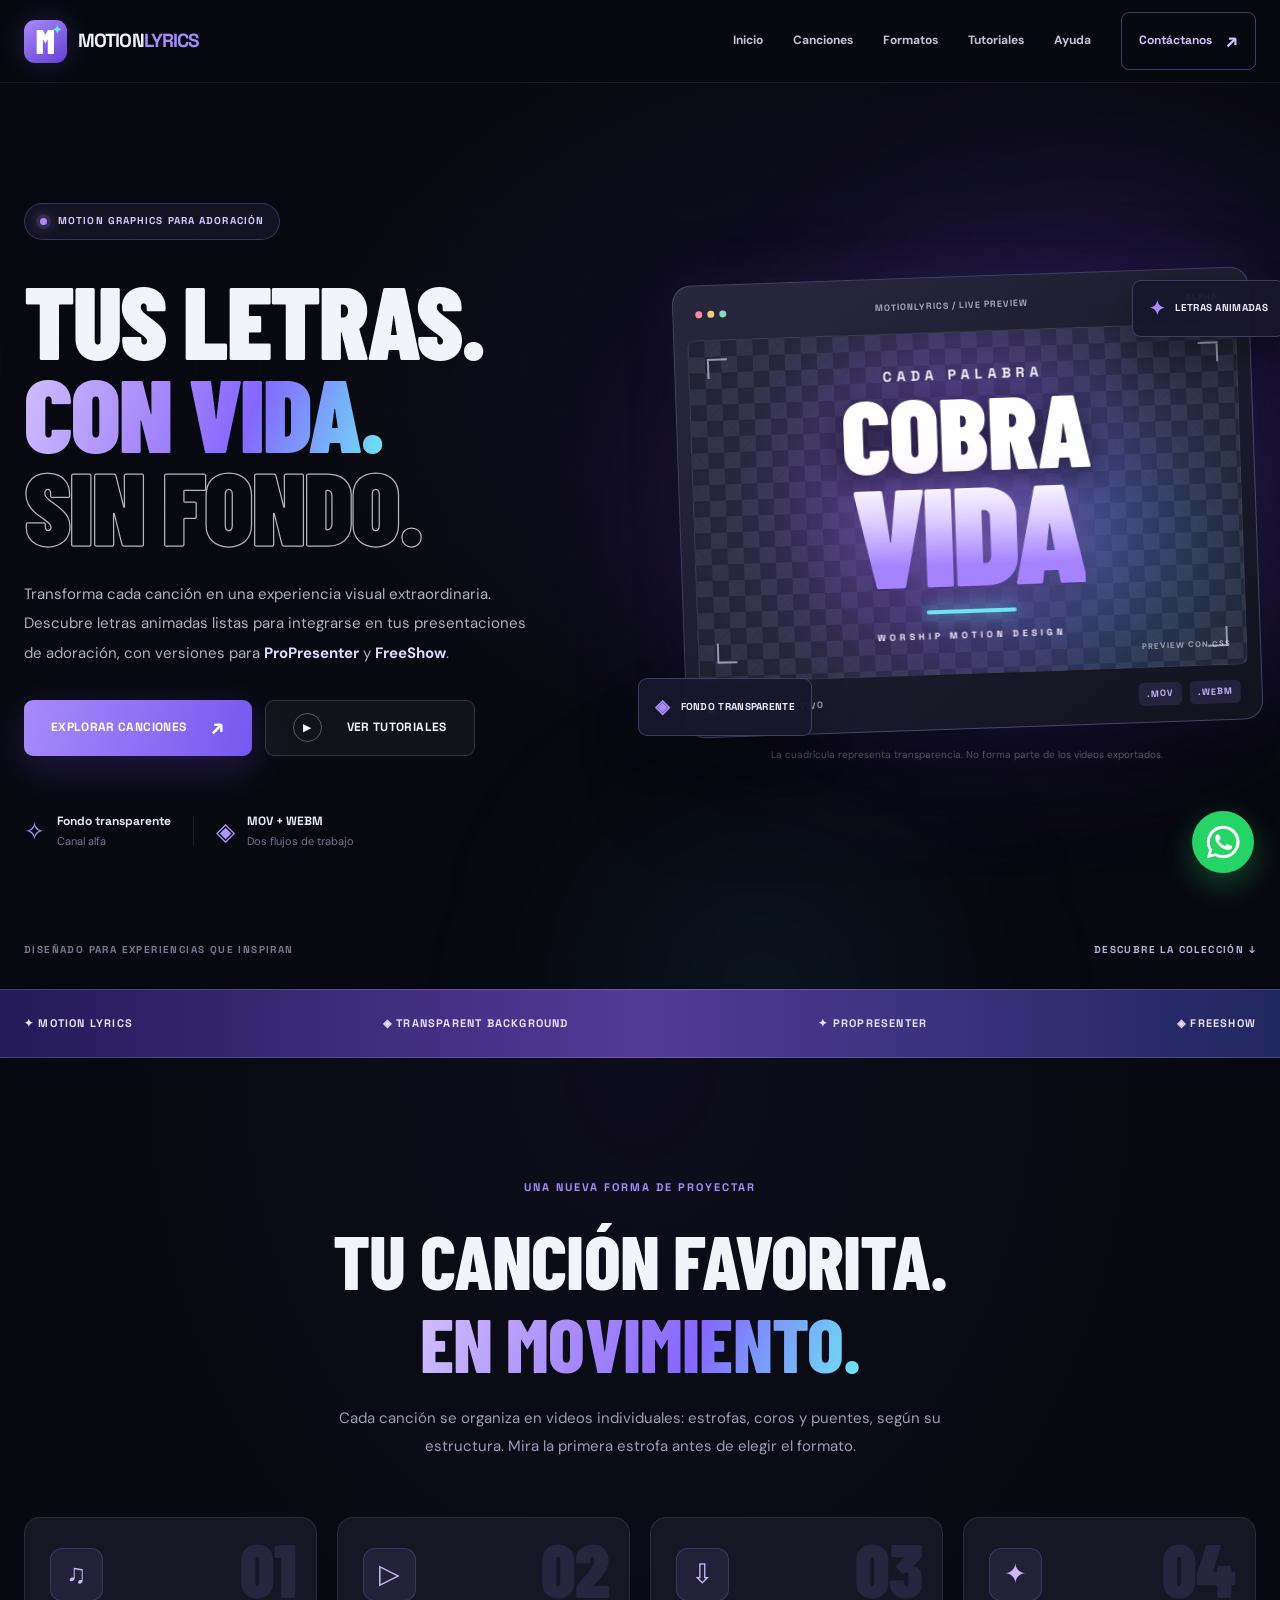
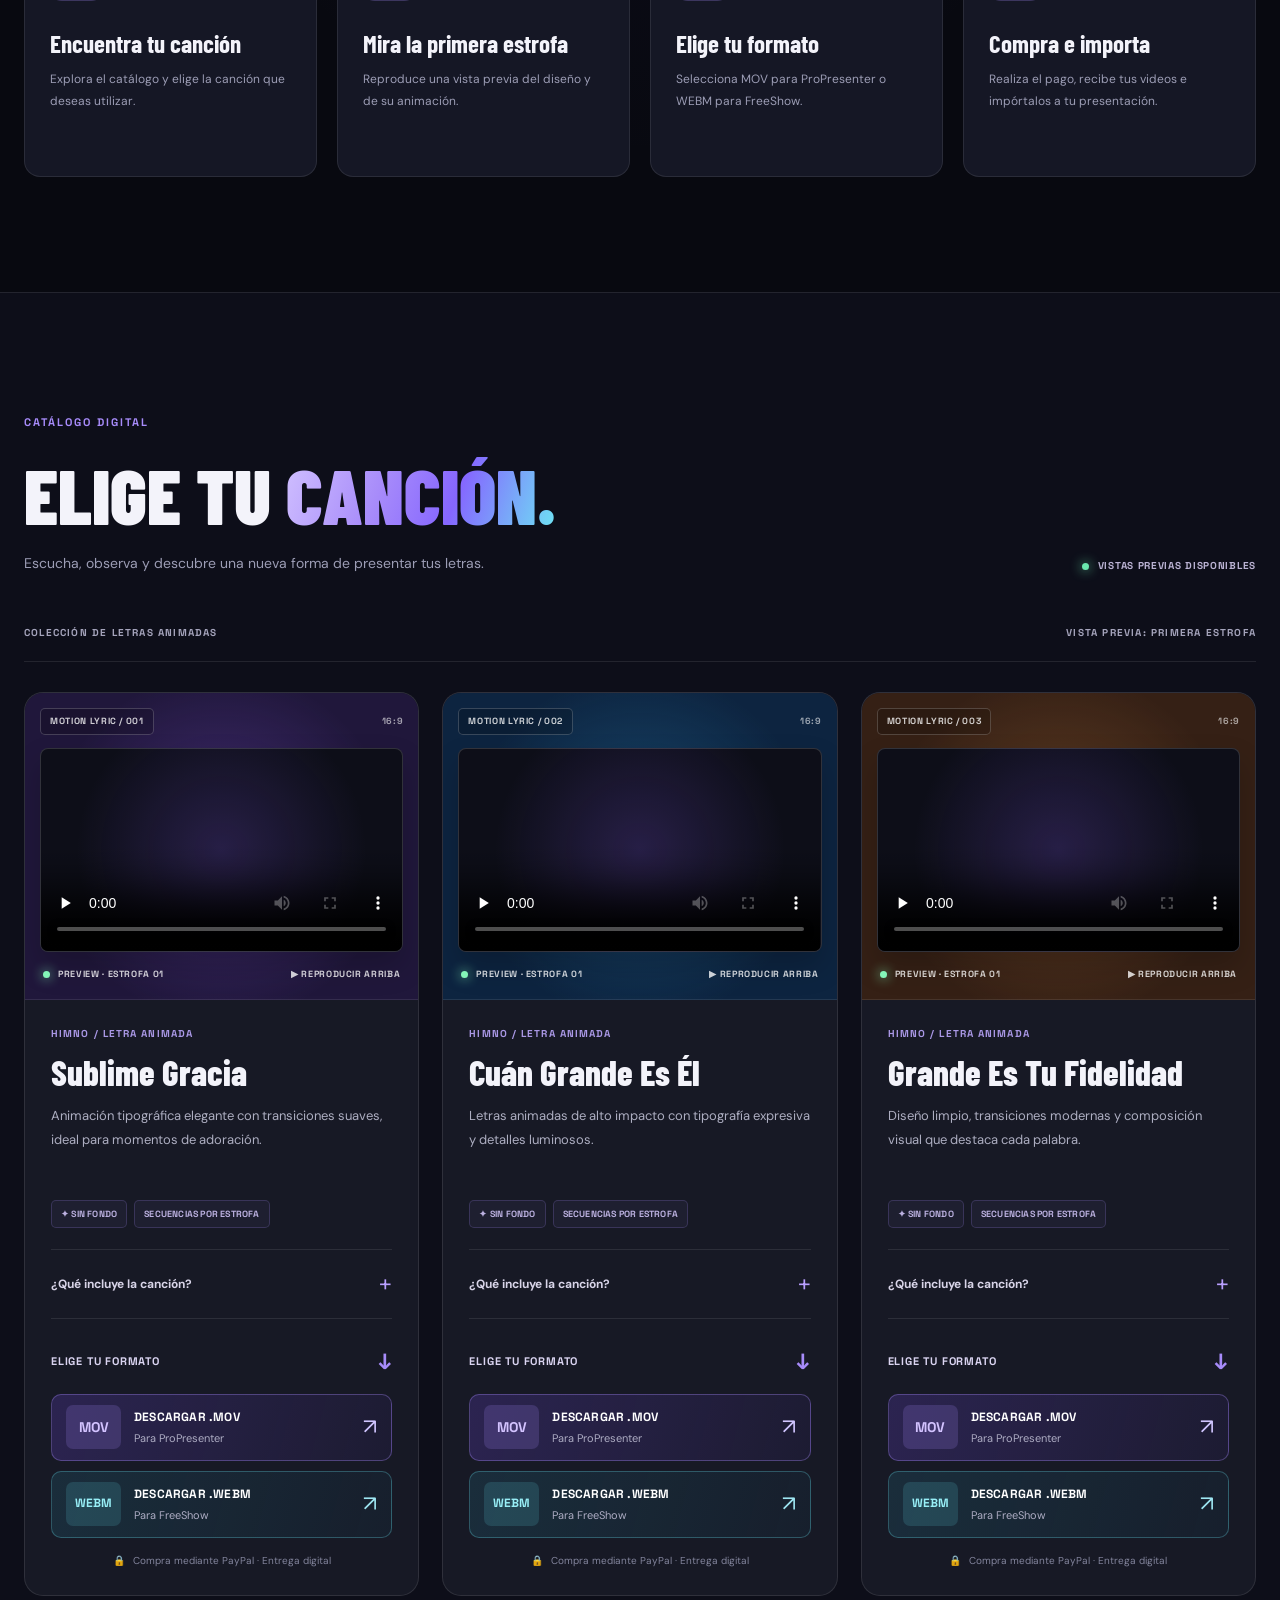
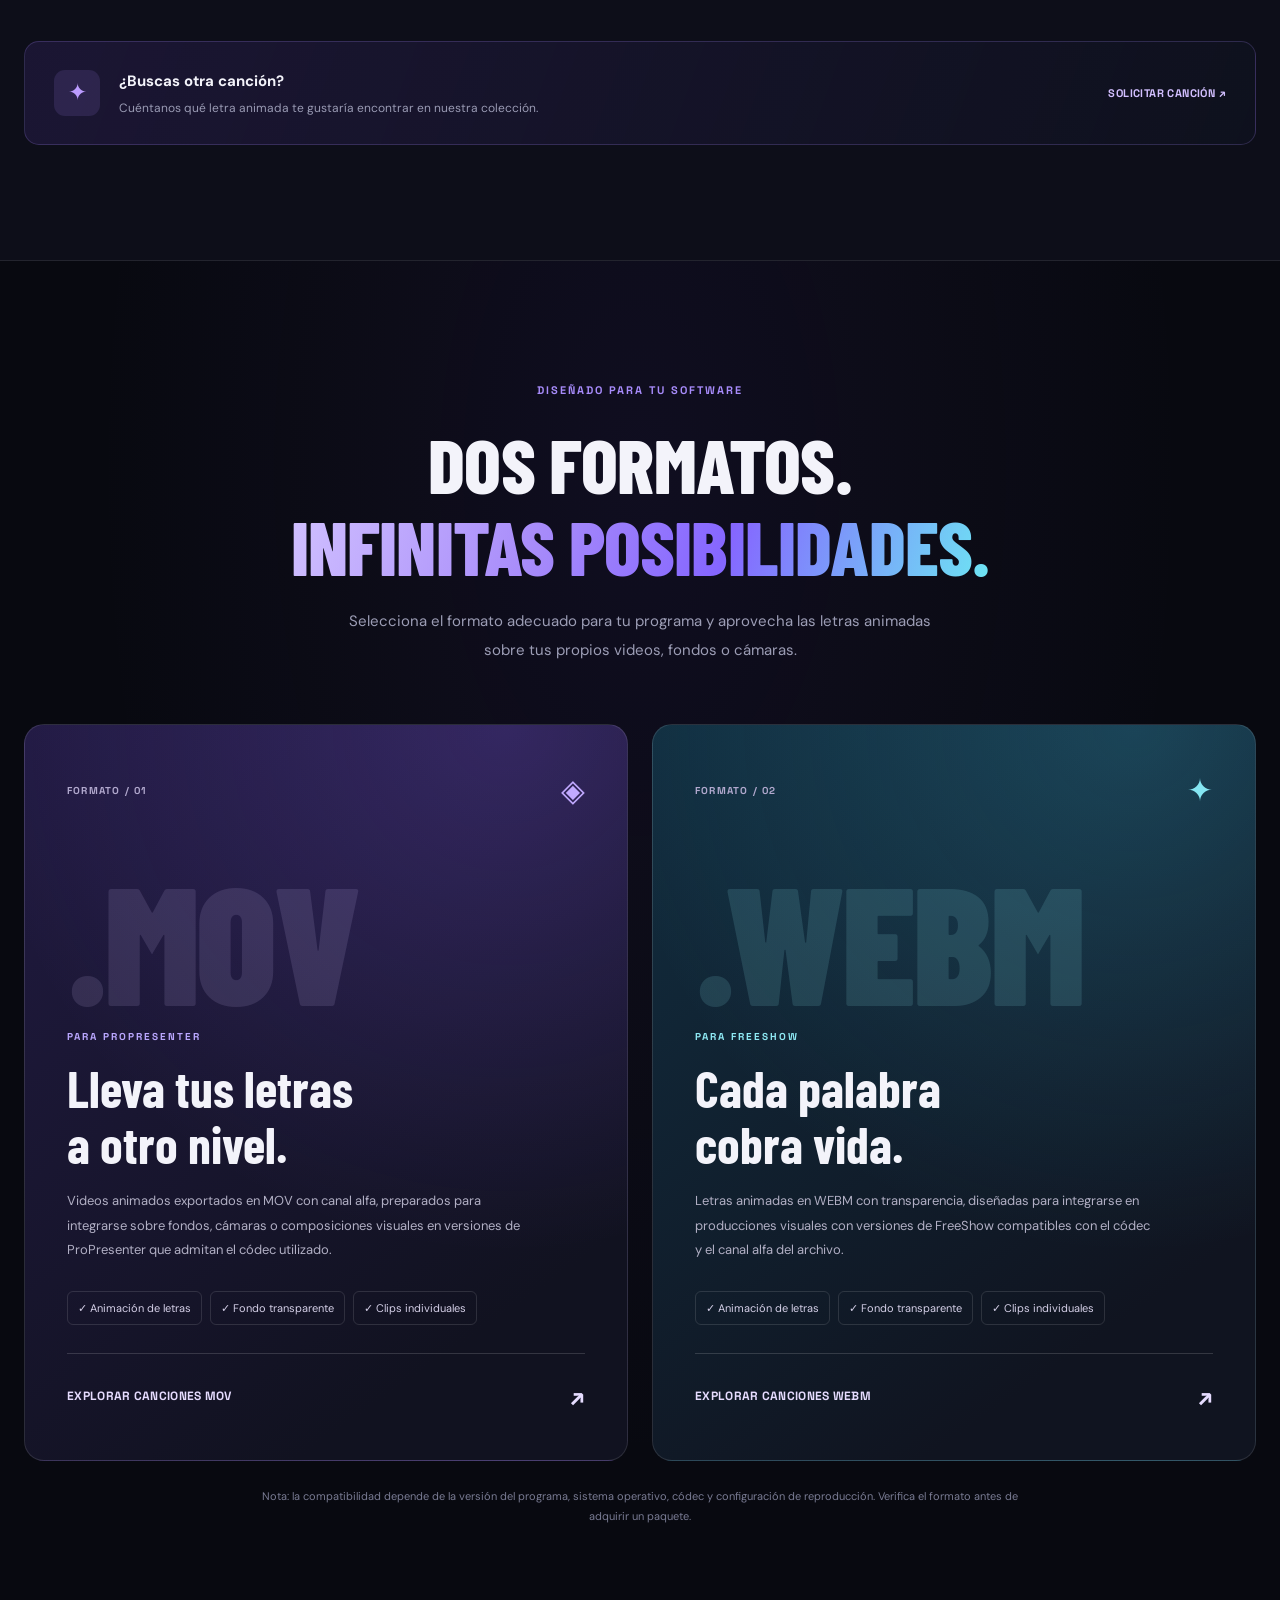
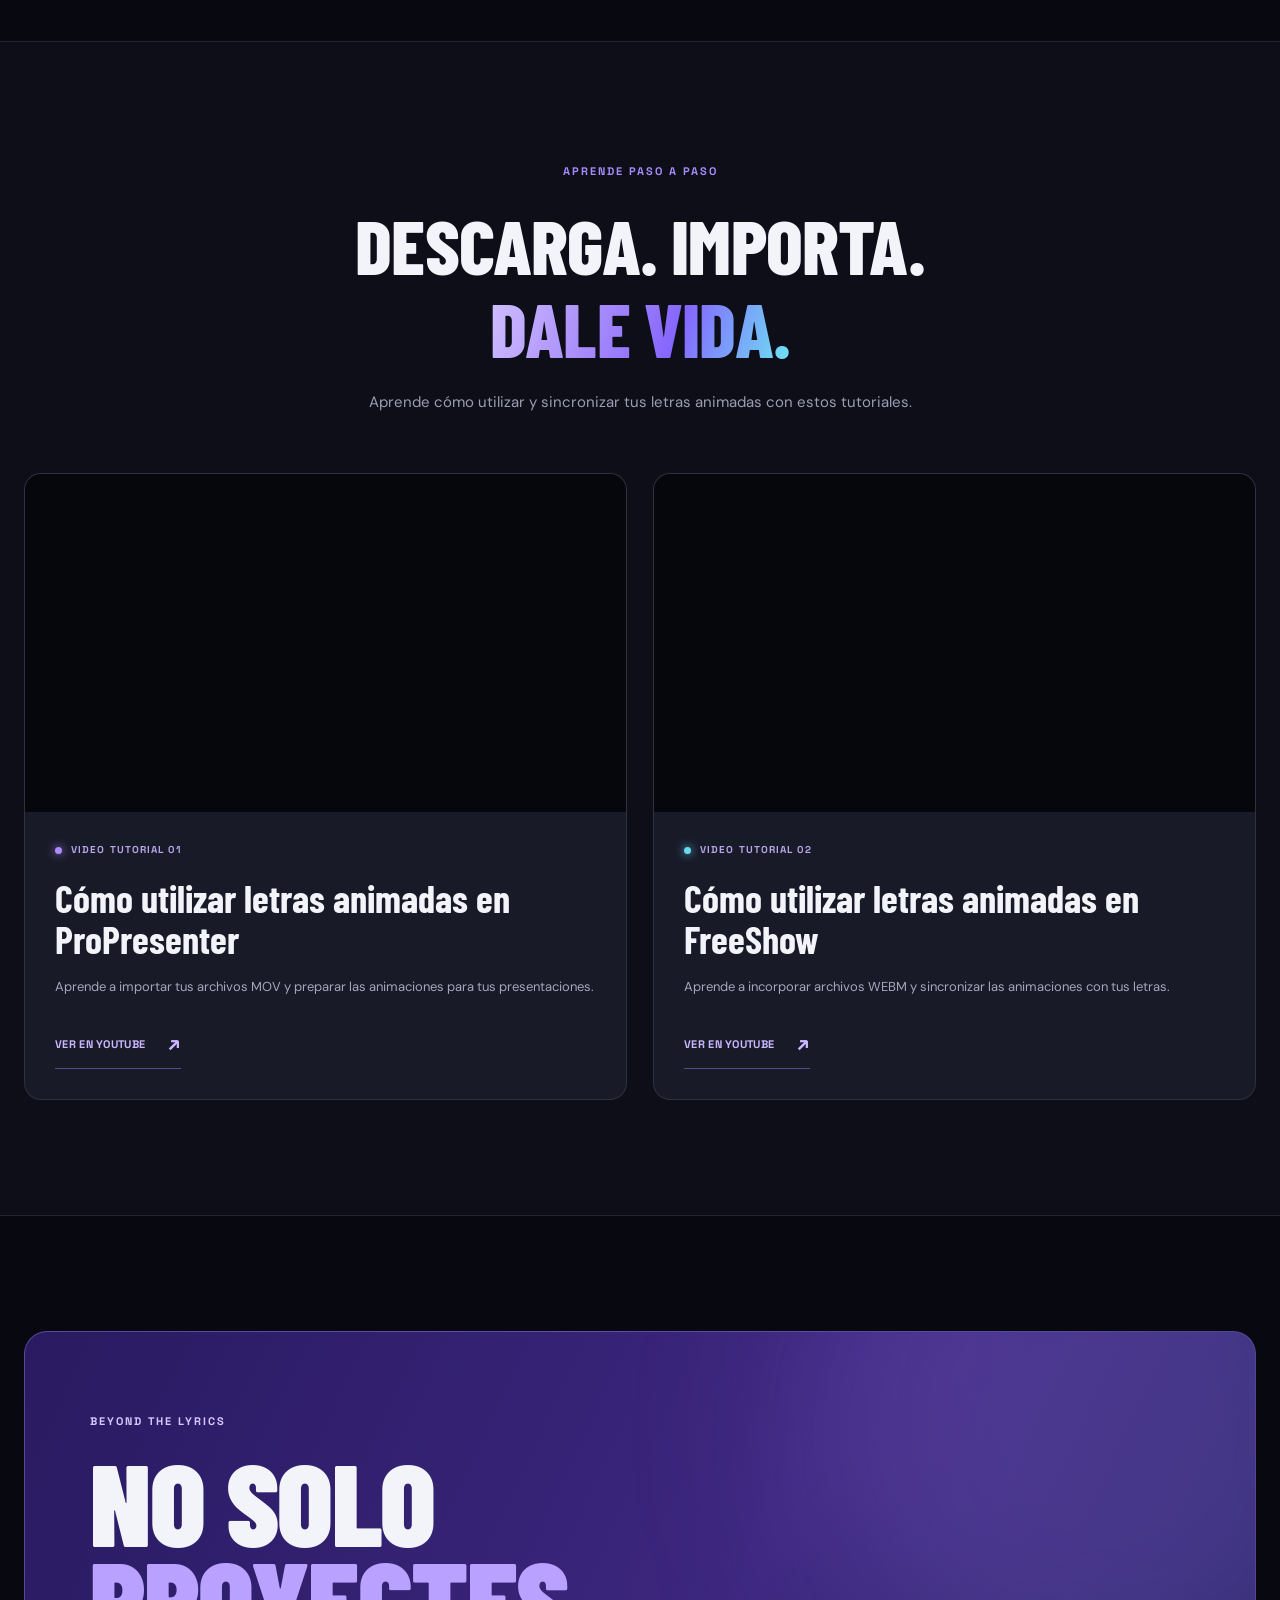
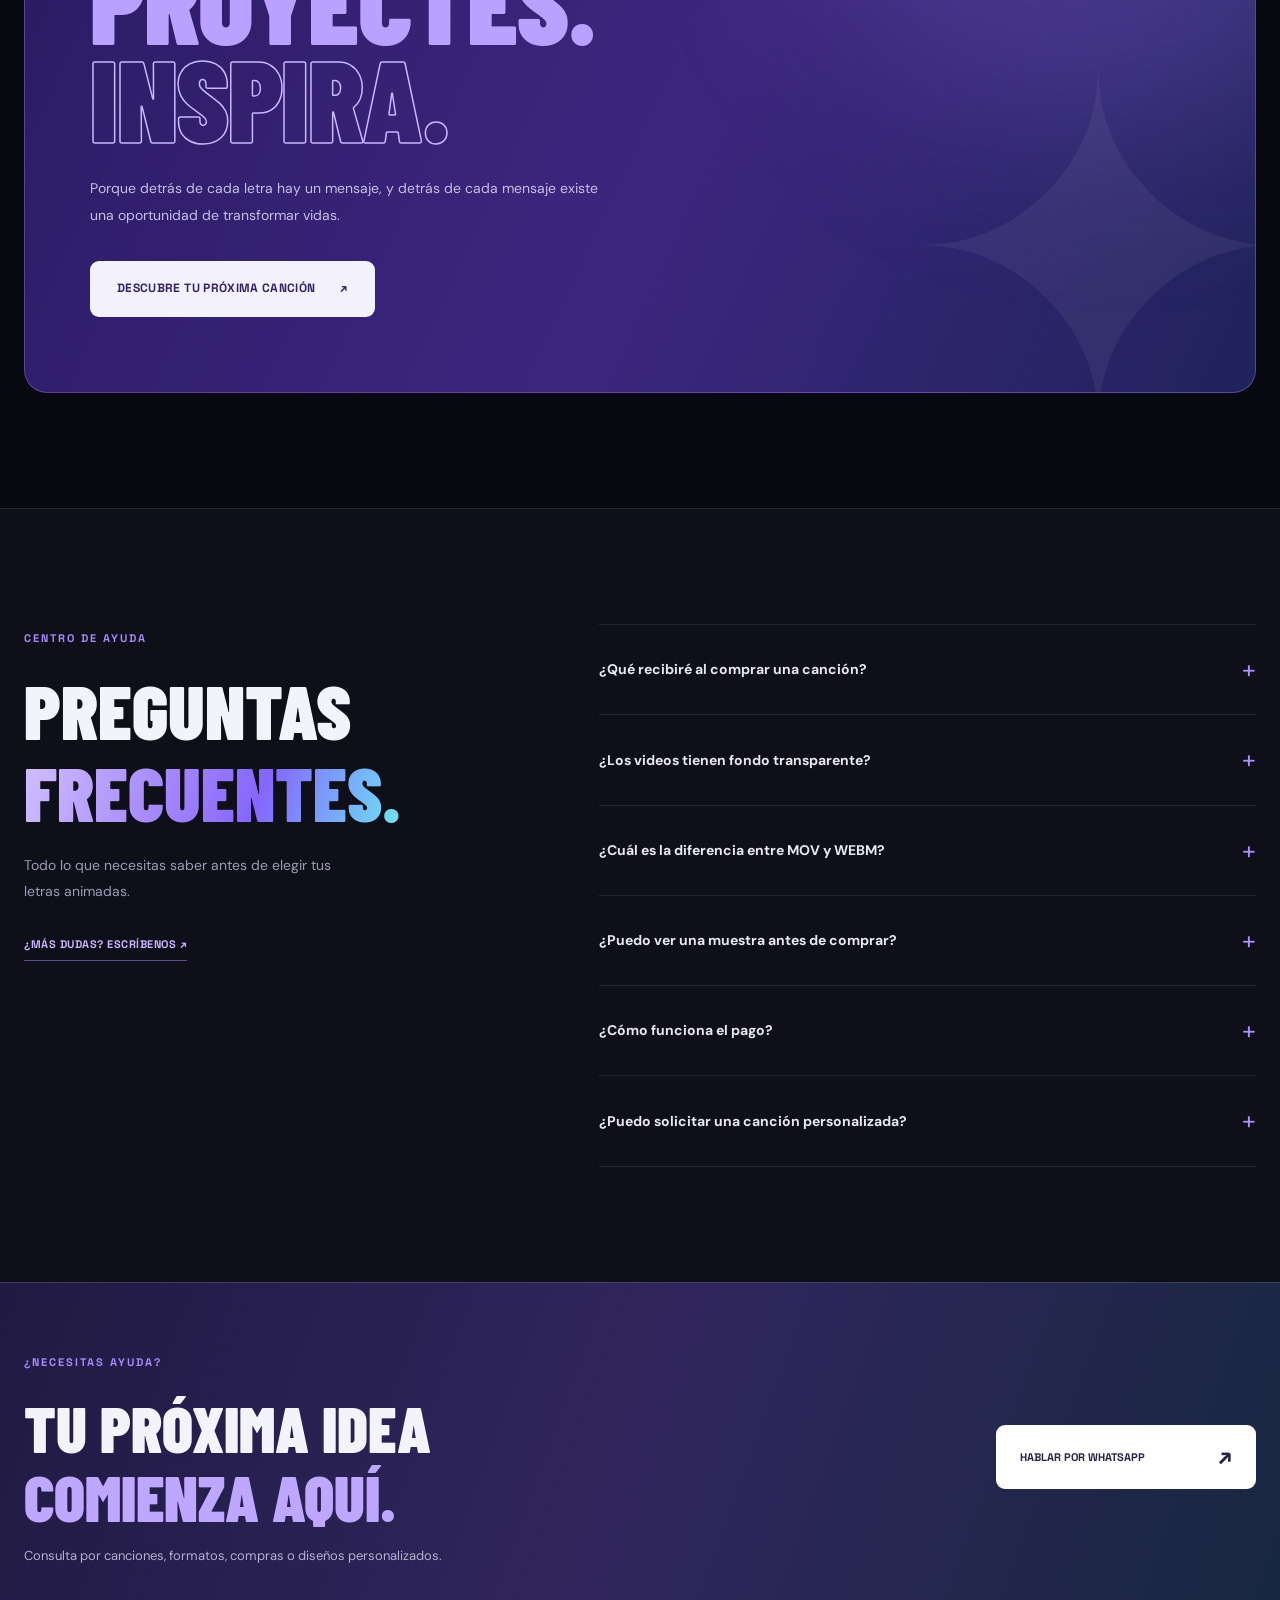
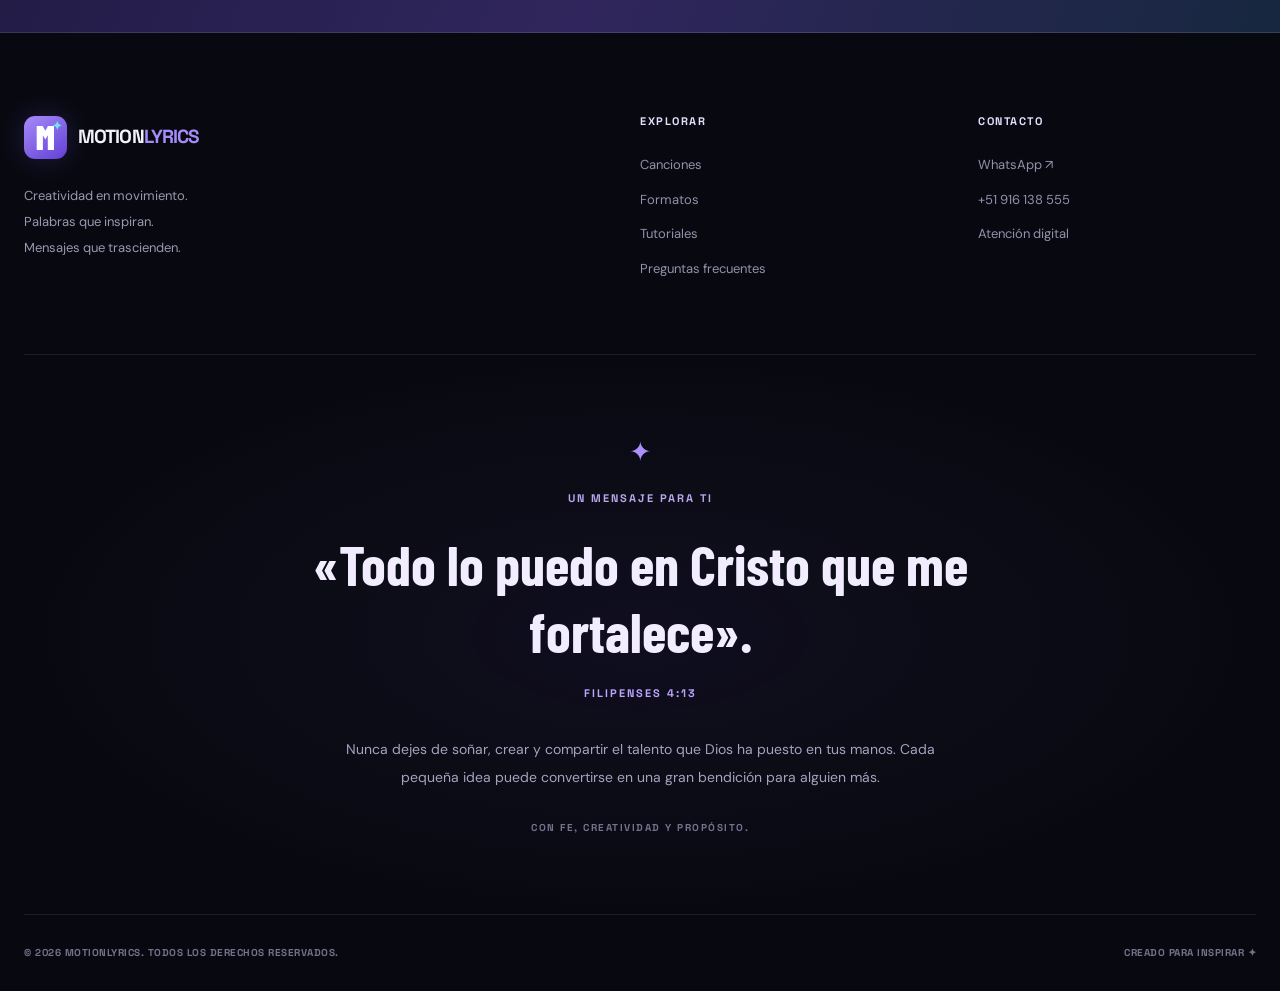
==== index.html @ ee9b8645 "Add files via upload" ====
<!DOCTYPE html>
<html lang="es">
<head>
  <meta charset="UTF-8">
  <meta name="viewport" content="width=device-width, initial-scale=1.0">
  <meta name="theme-color" content="#080910">

  <title>MOTIONLYRICS | Letras Animadas para ProPresenter y FreeShow</title>

  <meta name="description" content="Descarga letras animadas con fondo transparente en MOV para ProPresenter y WEBM para FreeShow. Mira una vista previa de cada canción y descubre recursos profesionales para tu iglesia.">

  <link rel="preconnect" href="https://fonts.googleapis.com">
  <link rel="preconnect" href="https://fonts.gstatic.com" crossorigin>

  <link href="https://fonts.googleapis.com/css2?family=Barlow+Condensed:wght@500;600;700;800;900&family=DM+Sans:wght@400;500;600;700;800&family=Space+Grotesk:wght@400;500;600;700&display=swap" rel="stylesheet">

  <link rel="stylesheet" href="style.css">
</head>

<body>

  <!--
  =====================================================
  MOTIONLYRICS - GUÍA PARA EDITAR
  =====================================================

  1. Coloca index.html y style.css en la misma carpeta.

  2. Crea una carpeta llamada "media" para las vistas
     previas de las canciones.

  3. Exporta la PRIMERA ESTROFA de cada canción como
     MP4 compatible con navegadores, idealmente
     con marca de agua, para mostrarla públicamente.

  4. Los videos completos MOV y WEBM no deben estar
     enlazados directamente en esta página pública.

  5. Reemplaza los enlaces de ejemplo de PayPal en los
     botones de descarga por tus propios enlaces.

  6. IMPORTANTE SOBRE LOS PAGOS:
     HTML y CSS por sí solos no pueden verificar pagos
     ni proteger o desbloquear descargas.

     Para vender:
     - Configura enlaces de pago de PayPal.
     - Coordina el envío de archivos después del pago,
       o utiliza una plataforma de entrega digital
       que verifique las compras.

     No coloques archivos completos detrás de un
     simple botón HTML esperando que estén protegidos.

  7. Las canciones y productos de este diseño son
     EJEMPLOS. Sustituye el catálogo por tus archivos
     y asegúrate de contar con derechos de distribución.

  =====================================================
  -->


  <!-- ============================================
       BARRA DE NAVEGACIÓN
  ============================================= -->

  <header class="header">

    <nav class="navbar container" aria-label="Menú principal">

      <a href="#inicio" class="logo" aria-label="MOTIONLYRICS, ir al inicio">
        <span class="logo-symbol">M<span>✦</span></span>
        <span class="logo-text">MOTION<span>LYRICS</span></span>
      </a>

      <!-- Menú responsive sin JavaScript -->
      <input
        type="checkbox"
        class="nav-check"
        id="nav-check"
        aria-label="Mostrar menú"
      >

      <label for="nav-check" class="nav-hamburger">
        <span></span>
        <span></span>
        <span></span>
      </label>

      <div class="nav-links">
        <a href="#inicio">Inicio</a>
        <a href="#catalogo">Canciones</a>
        <a href="#formatos">Formatos</a>
        <a href="#tutoriales">Tutoriales</a>
        <a href="#preguntas">Ayuda</a>

        <a
          href="https://wa.me/51916138555?text=Hola%2C%20quiero%20informaci%C3%B3n%20sobre%20MOTIONLYRICS"
          target="_blank"
          rel="noopener noreferrer"
          class="nav-contact"
        >
          Contáctanos <span>↗</span>
        </a>
      </div>

    </nav>

  </header>


  <main>

    <!-- ============================================
         HERO PRINCIPAL
    ============================================= -->

    <section class="hero" id="inicio">

      <div class="hero-mesh"></div>
      <div class="hero-orb hero-orb-one"></div>
      <div class="hero-orb hero-orb-two"></div>

      <div class="container hero-grid">

        <div class="hero-copy">

          <div class="eyebrow">
            <span class="eyebrow-dot"></span>
            MOTION GRAPHICS PARA ADORACIÓN
          </div>

          <h1>
            TUS LETRAS.<br>
            <span class="hero-gradient">CON VIDA.</span><br>
            <span class="hero-stroke">SIN FONDO.</span>
          </h1>

          <p class="hero-description">
            Transforma cada canción en una experiencia visual
            extraordinaria. Descubre letras animadas listas
            para integrarse en tus presentaciones de adoración,
            con versiones para
            <strong>ProPresenter</strong> y <strong>FreeShow</strong>.
          </p>

          <div class="hero-actions">

            <a href="#catalogo" class="button button-primary">
              EXPLORAR CANCIONES
              <span class="button-arrow">↗</span>
            </a>

            <a href="#tutoriales" class="button button-secondary">
              <span class="play-icon">▶</span>
              VER TUTORIALES
            </a>

          </div>

          <div class="hero-meta">

            <div class="hero-meta-item">
              <span class="meta-symbol">✧</span>
              <div>
                <strong>Fondo transparente</strong>
                <small>Canal alfa</small>
              </div>
            </div>

            <span class="meta-divider"></span>

            <div class="hero-meta-item">
              <span class="meta-symbol">◈</span>
              <div>
                <strong>MOV + WEBM</strong>
                <small>Dos flujos de trabajo</small>
              </div>
            </div>

          </div>

        </div>


        <!-- =======================================
             DEMOSTRACIÓN CSS SIN JAVASCRIPT
             Las letras se animan con CSS puro.
             El tablero representa transparencia.
        ======================================== -->

        <div class="hero-demo">

          <div class="hero-demo-halo"></div>

          <div class="demo-panel">

            <div class="demo-toolbar">

              <div class="toolbar-dots">
                <i></i><i></i><i></i>
              </div>

              <span>MOTIONLYRICS / LIVE PREVIEW</span>

              <span class="toolbar-badge">ALPHA</span>

            </div>

            <div class="demo-canvas">

              <div class="demo-light"></div>
              <div class="demo-light demo-light-two"></div>

              <span class="canvas-corner corner-tl"></span>
              <span class="canvas-corner corner-tr"></span>
              <span class="canvas-corner corner-bl"></span>
              <span class="canvas-corner corner-br"></span>

              <div class="animated-lyrics">

                <span class="lyric-overline">
                  CADA PALABRA
                </span>

                <span class="lyric-main">
                  COBRA
                </span>

                <span class="lyric-impact">
                  VIDA
                </span>

                <span class="lyric-lightbar"></span>

                <span class="lyric-sub">
                  WORSHIP MOTION DESIGN
                </span>

              </div>

              <span class="canvas-watermark">
                PREVIEW CON CSS
              </span>

            </div>

            <div class="demo-toolbar demo-toolbar-bottom">

              <span>
                <span class="status-led"></span>
                ANIMACIÓN EN VIVO
              </span>

              <span class="file-tags">
                <b>.MOV</b>
                <b>.WEBM</b>
              </span>

            </div>

          </div>

          <div class="float-chip chip-one">
            <span>✦</span>
            LETRAS ANIMADAS
          </div>

          <div class="float-chip chip-two">
            <span>◈</span>
            FONDO TRANSPARENTE
          </div>

          <p class="hero-demo-note">
            La cuadrícula representa transparencia.
            No forma parte de los videos exportados.
          </p>

        </div>

      </div>

      <div class="container hero-bottom">
        <span>DISEÑADO PARA EXPERIENCIAS QUE INSPIRAN</span>
        <a href="#catalogo">DESCUBRE LA COLECCIÓN ↓</a>
      </div>

    </section>


    <!-- ============================================
         FRANJA
    ============================================= -->

    <div class="marquee-strip">
      <div class="container marquee-content">

        <span>✦ MOTION LYRICS</span>
        <span>◈ TRANSPARENT BACKGROUND</span>
        <span>✦ PROPRESENTER</span>
        <span>◈ FREESHOW</span>

      </div>
    </div>


    <!-- ============================================
         CÓMO FUNCIONA LA COMPRA
    ============================================= -->

    <section class="intro-section section">

      <div class="container">

        <div class="section-heading center">

          <span class="section-tag">UNA NUEVA FORMA DE PROYECTAR</span>

          <h2>
            TU CANCIÓN FAVORITA.<br>
            <span class="gradient-text">EN MOVIMIENTO.</span>
          </h2>

          <p>
            Cada canción se organiza en videos individuales:
            estrofas, coros y puentes, según su estructura.
            Mira la primera estrofa antes de elegir el formato.
          </p>

        </div>

        <div class="workflow-grid">

          <div class="workflow-card">
            <span class="workflow-number">01</span>
            <div class="workflow-icon">♫</div>
            <h3>Encuentra tu canción</h3>
            <p>
              Explora el catálogo y elige la canción
              que deseas utilizar.
            </p>
          </div>

          <div class="workflow-card">
            <span class="workflow-number">02</span>
            <div class="workflow-icon">▷</div>
            <h3>Mira la primera estrofa</h3>
            <p>
              Reproduce una vista previa del diseño
              y de su animación.
            </p>
          </div>

          <div class="workflow-card">
            <span class="workflow-number">03</span>
            <div class="workflow-icon">⇩</div>
            <h3>Elige tu formato</h3>
            <p>
              Selecciona MOV para ProPresenter
              o WEBM para FreeShow.
            </p>
          </div>

          <div class="workflow-card">
            <span class="workflow-number">04</span>
            <div class="workflow-icon">✦</div>
            <h3>Compra e importa</h3>
            <p>
              Realiza el pago, recibe tus videos
              e impórtalos a tu presentación.
            </p>
          </div>

        </div>

      </div>

    </section>


    <!-- ============================================
         CATÁLOGO DE CANCIONES

         IMPORTANTE:
         Son productos de EJEMPLO.

         Para añadir canciones:
         - Duplica un bloque article.product-card.
         - Cambia el título, autor y descripción.
         - Cambia los archivos de vista previa.
         - Cambia los enlaces de PayPal.

         Para los archivos de vista previa:
         media/preview-sublime.mp4
         media/preview-cuan-grande.mp4
         media/preview-fidelidad.mp4

         Recomendación:
         Utiliza un MP4 de muestra con marca de agua.
         No publiques tus archivos MOV/WEBM completos.
    ============================================= -->

    <section class="catalog-section section" id="catalogo">

      <div class="container">

        <div class="catalog-header">

          <div>
            <span class="section-tag">CATÁLOGO DIGITAL</span>

            <h2>
              ELIGE TU <span class="gradient-text">CANCIÓN.</span>
            </h2>

            <p>
              Escucha, observa y descubre una nueva
              forma de presentar tus letras.
            </p>
          </div>

          <div class="catalog-aside">
            <span class="catalog-aside-dot"></span>
            VISTAS PREVIAS DISPONIBLES
          </div>

        </div>


        <div class="catalog-label-row">
          <span>COLECCIÓN DE LETRAS ANIMADAS</span>
          <span>VISTA PREVIA: PRIMERA ESTROFA</span>
        </div>


        <div class="products-grid">


          <!-- =======================================
               CANCIÓN 01 - EJEMPLO
          ======================================== -->

          <article class="product-card">

            <div class="product-preview product-preview-purple">

              <div class="preview-topline">
                <span class="product-tag">MOTION LYRIC / 001</span>
                <span class="preview-resolution">16:9</span>
              </div>

              <!--
              CAMBIA EL ARCHIVO POR TU VISTA PREVIA.
              Puedes crear un MP4 que contenga solamente
              la primera estrofa y una marca de agua.
              -->

              <video
                class="preview-video"
                controls
                controlsList="nodownload"
                preload="none"
                playsinline
                poster="media/portada-sublime.jpg"
                aria-label="Vista previa de la primera estrofa de Sublime Gracia"
              >
                <source
                  src="media/preview-sublime.mp4"
                  type="video/mp4"
                >
                Tu navegador no admite este video.
              </video>

              <div class="preview-footer">
                <span class="preview-play-label">
                  <span class="preview-pulse"></span>
                  PREVIEW · ESTROFA 01
                </span>
                <span>▶ REPRODUCIR ARRIBA</span>
              </div>

            </div>


            <div class="product-content">

              <span class="product-category">HIMNO / LETRA ANIMADA</span>

              <h3>Sublime Gracia</h3>

              <p class="product-description">
                Animación tipográfica elegante con transiciones
                suaves, ideal para momentos de adoración.
              </p>

              <div class="product-file-tags">
                <span>✦ SIN FONDO</span>
                <span>SECUENCIAS POR ESTROFA</span>
              </div>


              <details class="product-details">
                <summary>
                  ¿Qué incluye la canción?
                  <span class="detail-plus">+</span>
                </summary>

                <div class="details-content">
                  <p>
                    El paquete de ejemplo contempla clips
                    separados de las estrofas y otras partes
                    de la canción, según su arreglo.
                    Confirma el contenido final antes de comprar.
                  </p>
                </div>
              </details>


              <div class="product-download-area">

                <div class="download-heading">
                  <span>ELIGE TU FORMATO</span>
                  <span>↓</span>
                </div>

                <!--
                PAYPAL MOV - CANCIÓN 01

                Reemplaza TODO el valor de href por
                tu enlace de pago de PayPal para MOV.
                -->

                <a
                  href="https://www.paypal.com/ncp/payment/PEGA_AQUI_TU_ENLACE_MOV_01"
                  class="download-button download-mov"
                  target="_blank"
                  rel="noopener noreferrer"
                >
                  <span class="download-type">MOV</span>
                  <span class="download-info">
                    <strong>DESCARGAR .MOV</strong>
                    <small>Para ProPresenter</small>
                  </span>
                  <span class="download-arrow">↗</span>
                </a>

                <!--
                PAYPAL WEBM - CANCIÓN 01

                Reemplaza TODO el valor de href por
                tu enlace de pago de PayPal para WEBM.
                -->

                <a
                  href="https://www.paypal.com/ncp/payment/PEGA_AQUI_TU_ENLACE_WEBM_01"
                  class="download-button download-webm"
                  target="_blank"
                  rel="noopener noreferrer"
                >
                  <span class="download-type">WEBM</span>
                  <span class="download-info">
                    <strong>DESCARGAR .WEBM</strong>
                    <small>Para FreeShow</small>
                  </span>
                  <span class="download-arrow">↗</span>
                </a>

                <p class="payment-caption">
                  <span>🔒</span>
                  Compra mediante PayPal · Entrega digital
                </p>

              </div>

            </div>

          </article>



          <!-- =======================================
               CANCIÓN 02 - EJEMPLO
          ======================================== -->

          <article class="product-card">

            <div class="product-preview product-preview-blue">

              <div class="preview-topline">
                <span class="product-tag">MOTION LYRIC / 002</span>
                <span class="preview-resolution">16:9</span>
              </div>

              <video
                class="preview-video"
                controls
                controlsList="nodownload"
                preload="none"
                playsinline
                poster="media/portada-cuan-grande.jpg"
                aria-label="Vista previa de la primera estrofa de Cuán Grande Es Él"
              >
                <source
                  src="media/preview-cuan-grande.mp4"
                  type="video/mp4"
                >
                Tu navegador no admite este video.
              </video>

              <div class="preview-footer">
                <span class="preview-play-label">
                  <span class="preview-pulse"></span>
                  PREVIEW · ESTROFA 01
                </span>
                <span>▶ REPRODUCIR ARRIBA</span>
              </div>

            </div>


            <div class="product-content">

              <span class="product-category">HIMNO / LETRA ANIMADA</span>

              <h3>Cuán Grande Es Él</h3>

              <p class="product-description">
                Letras animadas de alto impacto con
                tipografía expresiva y detalles luminosos.
              </p>

              <div class="product-file-tags">
                <span>✦ SIN FONDO</span>
                <span>SECUENCIAS POR ESTROFA</span>
              </div>

              <details class="product-details">
                <summary>
                  ¿Qué incluye la canción?
                  <span class="detail-plus">+</span>
                </summary>

                <div class="details-content">
                  <p>
                    Clips individuales de las partes incluidas
                    en el arreglo, preparados para su uso en
                    presentaciones compatibles.
                  </p>
                </div>
              </details>

              <div class="product-download-area">

                <div class="download-heading">
                  <span>ELIGE TU FORMATO</span>
                  <span>↓</span>
                </div>

                <!-- PAYPAL MOV - CANCIÓN 02 -->
                <a
                  href="https://www.paypal.com/ncp/payment/PEGA_AQUI_TU_ENLACE_MOV_02"
                  class="download-button download-mov"
                  target="_blank"
                  rel="noopener noreferrer"
                >
                  <span class="download-type">MOV</span>
                  <span class="download-info">
                    <strong>DESCARGAR .MOV</strong>
                    <small>Para ProPresenter</small>
                  </span>
                  <span class="download-arrow">↗</span>
                </a>

                <!-- PAYPAL WEBM - CANCIÓN 02 -->
                <a
                  href="https://www.paypal.com/ncp/payment/PEGA_AQUI_TU_ENLACE_WEBM_02"
                  class="download-button download-webm"
                  target="_blank"
                  rel="noopener noreferrer"
                >
                  <span class="download-type">WEBM</span>
                  <span class="download-info">
                    <strong>DESCARGAR .WEBM</strong>
                    <small>Para FreeShow</small>
                  </span>
                  <span class="download-arrow">↗</span>
                </a>

                <p class="payment-caption">
                  <span>🔒</span>
                  Compra mediante PayPal · Entrega digital
                </p>

              </div>

            </div>

          </article>



          <!-- =======================================
               CANCIÓN 03 - EJEMPLO
          ======================================== -->

          <article class="product-card">

            <div class="product-preview product-preview-gold">

              <div class="preview-topline">
                <span class="product-tag">MOTION LYRIC / 003</span>
                <span class="preview-resolution">16:9</span>
              </div>

              <video
                class="preview-video"
                controls
                controlsList="nodownload"
                preload="none"
                playsinline
                poster="media/portada-fidelidad.jpg"
                aria-label="Vista previa de la primera estrofa de Grande Es Tu Fidelidad"
              >
                <source
                  src="media/preview-fidelidad.mp4"
                  type="video/mp4"
                >
                Tu navegador no admite este video.
              </video>

              <div class="preview-footer">
                <span class="preview-play-label">
                  <span class="preview-pulse"></span>
                  PREVIEW · ESTROFA 01
                </span>
                <span>▶ REPRODUCIR ARRIBA</span>
              </div>

            </div>


            <div class="product-content">

              <span class="product-category">HIMNO / LETRA ANIMADA</span>

              <h3>Grande Es Tu Fidelidad</h3>

              <p class="product-description">
                Diseño limpio, transiciones modernas
                y composición visual que destaca cada palabra.
              </p>

              <div class="product-file-tags">
                <span>✦ SIN FONDO</span>
                <span>SECUENCIAS POR ESTROFA</span>
              </div>

              <details class="product-details">
                <summary>
                  ¿Qué incluye la canción?
                  <span class="detail-plus">+</span>
                </summary>

                <div class="details-content">
                  <p>
                    Videos organizados por estrofas y demás
                    secciones presentes en la versión ofrecida.
                    Verifica el paquete antes de comprar.
                  </p>
                </div>
              </details>

              <div class="product-download-area">

                <div class="download-heading">
                  <span>ELIGE TU FORMATO</span>
                  <span>↓</span>
                </div>

                <!-- PAYPAL MOV - CANCIÓN 03 -->
                <a
                  href="https://www.paypal.com/ncp/payment/PEGA_AQUI_TU_ENLACE_MOV_03"
                  class="download-button download-mov"
                  target="_blank"
                  rel="noopener noreferrer"
                >
                  <span class="download-type">MOV</span>
                  <span class="download-info">
                    <strong>DESCARGAR .MOV</strong>
                    <small>Para ProPresenter</small>
                  </span>
                  <span class="download-arrow">↗</span>
                </a>

                <!-- PAYPAL WEBM - CANCIÓN 03 -->
                <a
                  href="https://www.paypal.com/ncp/payment/PEGA_AQUI_TU_ENLACE_WEBM_03"
                  class="download-button download-webm"
                  target="_blank"
                  rel="noopener noreferrer"
                >
                  <span class="download-type">WEBM</span>
                  <span class="download-info">
                    <strong>DESCARGAR .WEBM</strong>
                    <small>Para FreeShow</small>
                  </span>
                  <span class="download-arrow">↗</span>
                </a>

                <p class="payment-caption">
                  <span>🔒</span>
                  Compra mediante PayPal · Entrega digital
                </p>

              </div>

            </div>

          </article>

        </div>


        <div class="catalog-message">

          <div class="catalog-message-icon">✦</div>

          <div>
            <strong>¿Buscas otra canción?</strong>
            <p>
              Cuéntanos qué letra animada te gustaría encontrar
              en nuestra colección.
            </p>
          </div>

          <a
            href="https://wa.me/51916138555?text=Hola%2C%20estoy%20buscando%20una%20canci%C3%B3n%20para%20MOTIONLYRICS"
            target="_blank"
            rel="noopener noreferrer"
            class="catalog-message-link"
          >
            SOLICITAR CANCIÓN ↗
          </a>

        </div>

      </div>

    </section>



    <!-- ============================================
         FORMATOS
    ============================================= -->

    <section class="formats-section section" id="formatos">

      <div class="container">

        <div class="section-heading center">

          <span class="section-tag">DISEÑADO PARA TU SOFTWARE</span>

          <h2>
            DOS FORMATOS.<br>
            <span class="gradient-text">INFINITAS POSIBILIDADES.</span>
          </h2>

          <p>
            Selecciona el formato adecuado para tu programa
            y aprovecha las letras animadas sobre tus propios
            videos, fondos o cámaras.
          </p>

        </div>


        <div class="formats-grid">

          <!-- MOV -->

          <div class="format-card format-mov-card">

            <div class="format-card-top">
              <span class="format-kicker">FORMATO / 01</span>
              <span class="format-symbol">◈</span>
            </div>

            <div class="format-giant">.MOV</div>

            <span class="format-platform-name">
              PARA PROPRESENTER
            </span>

            <h3>
              Lleva tus letras<br>
              a otro nivel.
            </h3>

            <p>
              Videos animados exportados en MOV con canal alfa,
              preparados para integrarse sobre fondos,
              cámaras o composiciones visuales en versiones
              de ProPresenter que admitan el códec utilizado.
            </p>

            <div class="format-features">
              <span>✓ Animación de letras</span>
              <span>✓ Fondo transparente</span>
              <span>✓ Clips individuales</span>
            </div>

            <a href="#catalogo" class="format-cta">
              EXPLORAR CANCIONES MOV <span>↗</span>
            </a>

          </div>


          <!-- WEBM -->

          <div class="format-card format-webm-card">

            <div class="format-card-top">
              <span class="format-kicker">FORMATO / 02</span>
              <span class="format-symbol">✦</span>
            </div>

            <div class="format-giant">.WEBM</div>

            <span class="format-platform-name">
              PARA FREESHOW
            </span>

            <h3>
              Cada palabra<br>
              cobra vida.
            </h3>

            <p>
              Letras animadas en WEBM con transparencia,
              diseñadas para integrarse en producciones
              visuales con versiones de FreeShow compatibles
              con el códec y el canal alfa del archivo.
            </p>

            <div class="format-features">
              <span>✓ Animación de letras</span>
              <span>✓ Fondo transparente</span>
              <span>✓ Clips individuales</span>
            </div>

            <a href="#catalogo" class="format-cta">
              EXPLORAR CANCIONES WEBM <span>↗</span>
            </a>

          </div>

        </div>

        <p class="format-disclaimer">
          Nota: la compatibilidad depende de la versión del programa,
          sistema operativo, códec y configuración de reproducción.
          Verifica el formato antes de adquirir un paquete.
        </p>

      </div>

    </section>



    <!-- ============================================
         VIDEOS TUTORIALES DE YOUTUBE
    ============================================= -->

    <section class="tutorials-section section" id="tutoriales">

      <div class="container">

        <div class="section-heading center">

          <span class="section-tag">APRENDE PASO A PASO</span>

          <h2>
            DESCARGA. IMPORTA.<br>
            <span class="gradient-text">DALE VIDA.</span>
          </h2>

          <p>
            Aprende cómo utilizar y sincronizar tus letras
            animadas con estos tutoriales.
          </p>

        </div>


        <div class="tutorial-grid">

          <!-- VIDEO DE PROPRESENTER -->

          <article class="tutorial-card">

            <div class="tutorial-video">

              <iframe
                src="https://www.youtube-nocookie.com/embed/bg4_595I6nU"
                title="Tutorial de letras animadas para ProPresenter"
                loading="lazy"
                referrerpolicy="strict-origin-when-cross-origin"
                allow="accelerometer; autoplay; clipboard-write; encrypted-media; gyroscope; picture-in-picture; web-share"
                allowfullscreen>
              </iframe>

            </div>

            <div class="tutorial-body">

              <div class="tutorial-label">
                <span class="tutorial-dot tutorial-dot-purple"></span>
                VIDEO TUTORIAL 01
              </div>

              <h3>
                Cómo utilizar letras animadas en ProPresenter
              </h3>

              <p>
                Aprende a importar tus archivos MOV y preparar
                las animaciones para tus presentaciones.
              </p>

              <a
                href="https://youtu.be/bg4_595I6nU"
                target="_blank"
                rel="noopener noreferrer"
                class="tutorial-button"
              >
                VER EN YOUTUBE <span>↗</span>
              </a>

            </div>

          </article>


          <!-- VIDEO DE FREESHOW -->

          <article class="tutorial-card">

            <div class="tutorial-video">

              <iframe
                src="https://www.youtube-nocookie.com/embed/HTYMs-iJjlw"
                title="Tutorial de letras animadas para FreeShow"
                loading="lazy"
                referrerpolicy="strict-origin-when-cross-origin"
                allow="accelerometer; autoplay; clipboard-write; encrypted-media; gyroscope; picture-in-picture; web-share"
                allowfullscreen>
              </iframe>

            </div>

            <div class="tutorial-body">

              <div class="tutorial-label">
                <span class="tutorial-dot tutorial-dot-blue"></span>
                VIDEO TUTORIAL 02
              </div>

              <h3>
                Cómo utilizar letras animadas en FreeShow
              </h3>

              <p>
                Aprende a incorporar archivos WEBM y sincronizar
                las animaciones con tus letras.
              </p>

              <a
                href="https://youtu.be/HTYMs-iJjlw"
                target="_blank"
                rel="noopener noreferrer"
                class="tutorial-button"
              >
                VER EN YOUTUBE <span>↗</span>
              </a>

            </div>

          </article>

        </div>

      </div>

    </section>



    <!-- ============================================
         SECCIÓN DESTACADA
    ============================================= -->

    <section class="inspiration-section">

      <div class="container">

        <div class="inspiration-box">

          <div class="inspiration-halo"></div>

          <span class="inspiration-label">
            BEYOND THE LYRICS
          </span>

          <h2>
            NO SOLO<br>
            <span>PROYECTES.</span><br>
            <em>INSPIRA.</em>
          </h2>

          <p>
            Porque detrás de cada letra hay un mensaje,
            y detrás de cada mensaje existe una oportunidad
            de transformar vidas.
          </p>

          <a href="#catalogo" class="button button-white">
            DESCUBRE TU PRÓXIMA CANCIÓN <span>↗</span>
          </a>

          <div class="inspiration-star">✦</div>

        </div>

      </div>

    </section>



    <!-- ============================================
         PREGUNTAS FRECUENTES
    ============================================= -->

    <section class="faq-section section" id="preguntas">

      <div class="container faq-grid">

        <div class="faq-heading">

          <span class="section-tag">CENTRO DE AYUDA</span>

          <h2>
            PREGUNTAS<br>
            <span class="gradient-text">FRECUENTES.</span>
          </h2>

          <p>
            Todo lo que necesitas saber antes
            de elegir tus letras animadas.
          </p>

          <a
            href="https://wa.me/51916138555?text=Hola%2C%20tengo%20una%20pregunta%20sobre%20MOTIONLYRICS"
            target="_blank"
            rel="noopener noreferrer"
            class="faq-contact"
          >
            ¿MÁS DUDAS? ESCRÍBENOS ↗
          </a>

        </div>


        <div class="faq-items">

          <details>
            <summary>
              ¿Qué recibiré al comprar una canción?
              <span>+</span>
            </summary>
            <p>
              Recibirás el paquete digital correspondiente
              al formato adquirido, con clips separados de
              las estrofas, coros y puentes que estén incluidos
              en esa versión de la canción.
            </p>
          </details>

          <details>
            <summary>
              ¿Los videos tienen fondo transparente?
              <span>+</span>
            </summary>
            <p>
              Los productos identificados como transparentes
              se exportan con canal alfa. Debes utilizar
              una versión y configuración de software que
              admitan ese canal.
            </p>
          </details>

          <details>
            <summary>
              ¿Cuál es la diferencia entre MOV y WEBM?
              <span>+</span>
            </summary>
            <p>
              MOV es el formato ofrecido para ProPresenter
              y WEBM para FreeShow. Ambos pueden transportar
              animaciones transparentes con los códecs adecuados,
              pero no todas las versiones de los programas
              admiten todos los códecs.
            </p>
          </details>

          <details>
            <summary>
              ¿Puedo ver una muestra antes de comprar?
              <span>+</span>
            </summary>
            <p>
              Sí. En cada canción podrás reproducir una
              vista previa de la primera estrofa.
              Los clips completos se entregan después
              de la compra.
            </p>
          </details>

          <details>
            <summary>
              ¿Cómo funciona el pago?
              <span>+</span>
            </summary>
            <p>
              Selecciona el formato que deseas comprar
              y utiliza el enlace de PayPal. Una vez
              confirmado el pago, recibirás el paquete
              mediante el sistema de entrega digital
              configurado por la tienda.
            </p>
          </details>

          <details>
            <summary>
              ¿Puedo solicitar una canción personalizada?
              <span>+</span>
            </summary>
            <p>
              Puedes escribirnos por WhatsApp y contarnos
              qué canción, estilo o animación necesitas.
              Consultaremos las posibilidades de realización.
            </p>
          </details>

        </div>

      </div>

    </section>



    <!-- ============================================
         CONTACTO FINAL
    ============================================= -->

    <section class="contact-section">

      <div class="container contact-grid">

        <div>
          <span class="section-tag">¿NECESITAS AYUDA?</span>

          <h2>
            TU PRÓXIMA IDEA<br>
            <span>COMIENZA AQUÍ.</span>
          </h2>

          <p>
            Consulta por canciones, formatos, compras
            o diseños personalizados.
          </p>
        </div>

        <a
          href="https://wa.me/51916138555?text=Hola%2C%20quiero%20contactar%20con%20MOTIONLYRICS"
          target="_blank"
          rel="noopener noreferrer"
          class="contact-button"
        >
          HABLAR POR WHATSAPP
          <span>↗</span>
        </a>

      </div>

    </section>

  </main>



  <!-- ============================================
       PIE DE PÁGINA
  ============================================= -->

  <footer class="footer">

    <div class="container">

      <div class="footer-top">

        <div class="footer-brand">

          <a href="#inicio" class="logo">
            <span class="logo-symbol">M<span>✦</span></span>
            <span class="logo-text">MOTION<span>LYRICS</span></span>
          </a>

          <p>
            Creatividad en movimiento.<br>
            Palabras que inspiran.<br>
            Mensajes que trascienden.
          </p>

        </div>

        <div class="footer-links">
          <h4>EXPLORAR</h4>
          <a href="#catalogo">Canciones</a>
          <a href="#formatos">Formatos</a>
          <a href="#tutoriales">Tutoriales</a>
          <a href="#preguntas">Preguntas frecuentes</a>
        </div>

        <div class="footer-links">
          <h4>CONTACTO</h4>

          <a
            href="https://wa.me/51916138555"
            target="_blank"
            rel="noopener noreferrer"
          >
            WhatsApp ↗
          </a>

          <a href="tel:+51916138555">
            +51 916 138 555
          </a>

          <span>Atención digital</span>
        </div>

      </div>


      <!-- MENSAJE BÍBLICO PERSONAL -->

      <div class="bible-footer">

        <span class="bible-spark">✦</span>

        <span class="bible-heading">
          UN MENSAJE PARA TI
        </span>

        <blockquote>
          «Todo lo puedo en Cristo que me fortalece».
        </blockquote>

        <span class="bible-verse">
          FILIPENSES 4:13
        </span>

        <p>
          Nunca dejes de soñar, crear y compartir
          el talento que Dios ha puesto en tus manos.
          Cada pequeña idea puede convertirse en una
          gran bendición para alguien más.
        </p>

        <span class="bible-signature">
          CON FE, CREATIVIDAD Y PROPÓSITO.
        </span>

      </div>


      <div class="footer-bottom">

        <span>
          © 2026 MOTIONLYRICS. TODOS LOS DERECHOS RESERVADOS.
        </span>

        <span>
          CREADO PARA INSPIRAR ✦
        </span>

      </div>

    </div>

  </footer>



  <!-- ============================================
       BOTÓN FLOTANTE WHATSAPP
  ============================================= -->

  <a
    href="https://wa.me/51916138555?text=Hola%2C%20quiero%20informaci%C3%B3n%20sobre%20las%20letras%20animadas"
    class="whatsapp-floating"
    target="_blank"
    rel="noopener noreferrer"
    aria-label="Contactar por WhatsApp"
  >

    <span class="whatsapp-tooltip">
      ¿Necesitas ayuda?
    </span>

    <svg
      viewBox="0 0 32 32"
      fill="currentColor"
      aria-hidden="true"
    >
      <path d="M16 .8A15.1 15.1 0 0 0 2.9 23.5L.8 31.2l7.9-2.1A15.2 15.2 0 1 0 16 .8Zm0 27.7a12.4 12.4 0 0 1-6.3-1.7l-.5-.3-4.7 1.2 1.3-4.5-.3-.5A12.5 12.5 0 1 1 16 28.5Zm6.9-9.3c-.4-.2-2.2-1.1-2.6-1.2-.3-.1-.6-.2-.8.2-.3.4-1 1.2-1.2 1.4-.2.2-.4.3-.8.1-.4-.2-1.6-.6-3-1.9-1.1-1-1.9-2.2-2.1-2.6-.2-.4 0-.6.2-.8l.6-.7.4-.7c.1-.2.1-.5 0-.7l-1.2-2.8c-.3-.7-.6-.6-.8-.6h-.7c-.3 0-.7.1-1 .5-.4.4-1.3 1.3-1.3 3.2s1.4 3.7 1.6 3.9c.2.3 2.8 4.4 6.8 6 .9.4 1.7.6 2.2.7 1 .3 1.9.2 2.6.2.8-.1 2.2-.9 2.5-1.7.3-.8.3-1.5.2-1.7-.1-.2-.3-.3-.7-.5Z"/>
    </svg>

  </a>

</body>
</html>
---- style.css ----
/* =====================================================
   MOTIONLYRICS
   PREMIUM DIGITAL STORE
   HTML + CSS PURO / SIN JAVASCRIPT
===================================================== */


/* =====================================================
   VARIABLES
===================================================== */

:root {

  --bg: #080910;
  --bg-2: #0c0d17;
  --bg-3: #111320;

  --surface: #151725;
  --surface-light: #1b1e30;

  --white: #ffffff;
  --text: #f3f3fa;
  --muted: #9c9db5;
  --subtle: #71738e;

  --purple: #a78bfa;
  --purple-strong: #805cff;
  --purple-dark: #5631c8;

  --cyan: #6de7f3;
  --pink: #f49de9;

  --line: rgba(255,255,255,.09);

  --gradient:
    linear-gradient(
      110deg,
      #d1c1ff 0%,
      #a78bfa 36%,
      #8566ff 62%,
      #6de7f3 100%
    );

  --font-body: "DM Sans", sans-serif;
  --font-heading: "Barlow Condensed", sans-serif;
  --font-tech: "Space Grotesk", sans-serif;

  --radius: 20px;

}


/* =====================================================
   RESET
===================================================== */

* {
  margin: 0;
  padding: 0;
  box-sizing: border-box;
}

html {
  scroll-behavior: smooth;
  scroll-padding-top: 95px;
}

body {
  font-family: var(--font-body);
  color: var(--text);
  background: var(--bg);
  line-height: 1.65;
  overflow-x: hidden;
  -webkit-font-smoothing: antialiased;
}

::selection {
  color: #fff;
  background: #7753e7;
}

a {
  color: inherit;
  text-decoration: none;
}

button,
input {
  font: inherit;
}

button,
a,
summary {
  -webkit-tap-highlight-color: transparent;
}

video,
iframe {
  display: block;
  max-width: 100%;
}

.container {
  width: min(1260px, calc(100% - 48px));
  margin-inline: auto;
}

.section {
  padding: 115px 0;
}

h1,
h2,
h3,
h4 {
  font-family: var(--font-heading);
  line-height: 1.08;
}

.gradient-text {
  background: var(--gradient);
  -webkit-background-clip: text;
  background-clip: text;
  color: transparent;
}

.section-tag {
  display: inline-flex;
  color: var(--purple);
  font-family: var(--font-tech);
  font-size: 11px;
  font-weight: 700;
  letter-spacing: 2px;
  margin-bottom: 22px;
}

.section-heading {
  margin-bottom: 56px;
}

.section-heading.center {
  text-align: center;
}

.section-heading h2 {
  font-size: clamp(46px, 6vw, 78px);
  font-weight: 800;
  letter-spacing: -.8px;
}

.section-heading p {
  max-width: 610px;
  color: var(--muted);
  font-size: 15px;
  line-height: 1.9;
  margin-top: 20px;
}

.section-heading.center p {
  margin-inline: auto;
}


/* =====================================================
   BOTONES GENERALES
===================================================== */

.button {
  min-height: 56px;
  display: inline-flex;
  align-items: center;
  justify-content: center;
  gap: 25px;
  padding: 0 27px;
  border-radius: 9px;
  font-family: var(--font-tech);
  font-size: 12px;
  font-weight: 700;
  letter-spacing: .35px;
  transition:
    transform .3s ease,
    background .3s ease,
    box-shadow .3s ease;
}

.button:hover {
  transform: translateY(-4px);
}

.button-arrow {
  font-size: 21px;
  transition: transform .3s;
}

.button:hover .button-arrow {
  transform: translate(4px,-4px);
}

.button-primary {
  background: linear-gradient(105deg,#a78bfa,#7558ef);
  color: #fff;
  box-shadow: 0 12px 40px rgba(123,82,248,.23);
}

.button-primary:hover {
  box-shadow: 0 17px 46px rgba(123,82,248,.45);
}

.button-secondary {
  background: rgba(255,255,255,.045);
  border: 1px solid rgba(255,255,255,.14);
  color: #f5f2ff;
}

.button-secondary:hover {
  background: rgba(255,255,255,.09);
}

.play-icon {
  width: 29px;
  height: 29px;
  border: 1px solid rgba(255,255,255,.3);
  display: grid;
  place-items: center;
  border-radius: 50%;
  font-size: 10px;
}


/* =====================================================
   HEADER
===================================================== */

.header {
  position: sticky;
  top: 0;
  z-index: 1000;

  background: rgba(8,9,16,.9);

  backdrop-filter: blur(24px);
  -webkit-backdrop-filter: blur(24px);

  border-bottom: 1px solid rgba(255,255,255,.07);
}

.navbar {
  min-height: 82px;

  display: flex;
  align-items: center;
  justify-content: space-between;

  gap: 30px;
}

.logo {
  display: inline-flex;
  align-items: center;
  gap: 11px;
  flex-shrink: 0;
}

.logo-symbol {
  position: relative;

  display: grid;
  place-items: center;

  width: 43px;
  height: 43px;

  border-radius: 11px;

  background:
    linear-gradient(145deg,#a78bfa,#6140d4);

  box-shadow:
    0 0 28px rgba(125,91,238,.23);

  color: #fff;

  font-family: var(--font-heading);
  font-size: 33px;
  font-weight: 900;
  line-height: 1;
}

.logo-symbol span {
  position: absolute;
  font-size: 12px;
  right: 5px;
  top: 3px;
  color: var(--cyan);
}

.logo-text {
  font-family: var(--font-tech);
  font-size: 19px;
  font-weight: 700;
  letter-spacing: -.9px;
}

.logo-text span {
  color: var(--purple);
}

.nav-links {
  display: flex;
  align-items: center;
  gap: 30px;
}

.nav-links > a:not(.nav-contact) {
  color: #c4c4d5;
  font-size: 12px;
  font-weight: 700;
  transition: color .2s;
}

.nav-links > a:not(.nav-contact):hover {
  color: #fff;
}

.nav-contact {
  display: flex;
  align-items: center;
  gap: 14px;

  padding: 12px 17px;

  border: 1px solid rgba(167,139,250,.38);
  border-radius: 8px;

  color: #d2c3ff;
  font-family: var(--font-tech);
  font-size: 12px;
  font-weight: 700;

  transition: .25s;
}

.nav-contact:hover {
  background: rgba(167,139,250,.13);
  border-color: var(--purple);
}

.nav-contact span {
  font-size: 19px;
}

.nav-check,
.nav-hamburger {
  display: none;
}


/* =====================================================
   HERO
===================================================== */

.hero {
  position: relative;
  overflow: hidden;
  isolation: isolate;

  background:
    radial-gradient(
      ellipse at 72% 34%,
      rgba(85,53,170,.15),
      transparent 48%
    ),
    var(--bg);

  padding-top: 100px;
}

.hero-mesh {
  position: absolute;
  inset: 0;
  z-index: -2;

  opacity: .15;

  background-image:
    linear-gradient(
      rgba(255,255,255,.055) 1px,
      transparent 1px
    ),
    linear-gradient(
      90deg,
      rgba(255,255,255,.055) 1px,
      transparent 1px
    );

  background-size: 65px 65px;

  mask-image:
    linear-gradient(
      to bottom,
      transparent,
      black 30%,
      transparent
    );
}

.hero-orb {
  position: absolute;
  z-index: -1;
  border-radius: 50%;
  pointer-events: none;
  filter: blur(110px);
}

.hero-orb-one {
  width: 380px;
  height: 380px;

  right: 0;
  top: 20%;

  background: rgba(112,64,240,.27);
}

.hero-orb-two {
  width: 270px;
  height: 270px;

  right: 30%;
  bottom: -15%;

  background: rgba(45,137,181,.13);
}

.hero-grid {
  display: grid;
  grid-template-columns: 1.03fr 1fr;
  align-items: center;
  gap: 60px;
  min-height: 590px;
}

.hero-copy {
  padding: 20px 0;
}

.eyebrow {
  display: inline-flex;
  align-items: center;
  gap: 11px;

  border: 1px solid rgba(167,139,250,.26);
  border-radius: 50px;

  padding: 9px 15px;

  background: rgba(167,139,250,.08);

  color: #d7c8ff;

  font-family: var(--font-tech);
  font-size: 10px;
  font-weight: 700;
  letter-spacing: 1.1px;
}

.eyebrow-dot {
  width: 7px;
  height: 7px;

  border-radius: 50%;
  background: var(--purple);

  box-shadow:
    0 0 0 4px rgba(167,139,250,.12),
    0 0 14px var(--purple);
}

.hero h1 {
  font-size: clamp(74px, 8vw, 112px);
  font-weight: 900;
  line-height: .91;
  letter-spacing: -2px;

  margin: 33px 0 28px;
}

.hero-gradient {
  background: var(--gradient);
  -webkit-background-clip: text;
  background-clip: text;
  color: transparent;
}

.hero-stroke {
  color: transparent;
  -webkit-text-stroke: 1.25px rgba(255,255,255,.7);
}

.hero-description {
  max-width: 510px;

  color: #aeb0c4;
  font-size: 15px;
  line-height: 1.95;
}

.hero-description strong {
  color: #e1dafa;
}

.hero-actions {
  display: flex;
  flex-wrap: wrap;
  gap: 13px;
  margin-top: 32px;
}

.hero-meta {
  display: flex;
  flex-wrap: wrap;
  align-items: center;
  gap: 22px;
  margin-top: 55px;
}

.hero-meta-item {
  display: flex;
  align-items: center;
  gap: 12px;
}

.meta-symbol {
  color: #ae96ff;
  font-size: 25px;
}

.hero-meta-item strong {
  display: block;

  color: #edeafa;
  font-family: var(--font-tech);
  font-size: 12px;
}

.hero-meta-item small {
  display: block;
  color: var(--subtle);
  font-size: 11px;
}

.meta-divider {
  width: 1px;
  height: 30px;
  background: var(--line);
}


/* =====================================================
   HERO DEMO - ANIMACIÓN CSS
===================================================== */

.hero-demo {
  position: relative;
  padding: 30px 0 45px;
}

.hero-demo-halo {
  position: absolute;
  inset: 17% 2%;

  border-radius: 50%;

  background: #7248db;
  filter: blur(90px);
  opacity: .32;
}

.demo-panel {
  position: relative;
  z-index: 2;

  padding: 13px;

  border-radius: 19px;

  background:
    linear-gradient(145deg,#29273e,#11131e);

  border: 1px solid rgba(194,175,255,.25);

  box-shadow:
    0 40px 90px rgba(0,0,0,.53),
    0 0 60px rgba(122,80,245,.09);

  transform: rotate(-2deg);

  animation: panelFloat 7s ease-in-out infinite;
}

.demo-toolbar {
  min-height: 41px;

  display: flex;
  align-items: center;
  justify-content: space-between;
  gap: 10px;

  padding: 3px 9px 13px;

  color: #a6a4c2;

  font-family: var(--font-tech);
  font-size: 9px;
  font-weight: 700;
  letter-spacing: 1px;
}

.toolbar-dots {
  display: flex;
  gap: 5px;
}

.toolbar-dots i {
  width: 7px;
  height: 7px;
  border-radius: 50%;
  background: #6b6b85;
}

.toolbar-dots i:first-child {
  background: #fa8a99;
}

.toolbar-dots i:nth-child(2) {
  background: #f3c979;
}

.toolbar-dots i:last-child {
  background: #89dbba;
}

.toolbar-badge {
  color: #c9b7ff;
  padding: 5px 8px;
  border-radius: 5px;
  background: rgba(167,139,250,.12);
}

.demo-canvas {
  position: relative;

  display: grid;
  place-items: center;

  aspect-ratio: 16/10;

  overflow: hidden;

  border: 1px solid rgba(255,255,255,.07);
  border-radius: 8px;

  background-color: #222432;

  background-image:
    linear-gradient(
      45deg,
      #303344 25%,
      transparent 25%
    ),
    linear-gradient(
      -45deg,
      #303344 25%,
      transparent 25%
    ),
    linear-gradient(
      45deg,
      transparent 75%,
      #303344 75%
    ),
    linear-gradient(
      -45deg,
      transparent 75%,
      #303344 75%
    );

  background-size: 32px 32px;

  background-position:
    0 0,
    0 16px,
    16px -16px,
    -16px 0;
}

.demo-light {
  position: absolute;

  width: 58%;
  aspect-ratio: 1;

  background: #8855e9;
  border-radius: 50%;

  filter: blur(75px);
  opacity: .6;

  animation: demoLight 5s ease-in-out infinite alternate;
}

.demo-light-two {
  width: 35%;
  background: #249cdb;
  opacity: .34;

  transform: translate(70%,30%);
  animation-delay: 1s;
}

.canvas-corner {
  position: absolute;
  width: 20px;
  height: 20px;

  border-color: rgba(235,224,255,.6);
  border-style: solid;
  z-index: 2;
}

.corner-tl {
  top: 18px;
  left: 18px;
  border-width: 2px 0 0 2px;
}

.corner-tr {
  top: 18px;
  right: 18px;
  border-width: 2px 2px 0 0;
}

.corner-bl {
  bottom: 18px;
  left: 18px;
  border-width: 0 0 2px 2px;
}

.corner-br {
  bottom: 18px;
  right: 18px;
  border-width: 0 2px 2px 0;
}

.animated-lyrics {
  position: relative;
  z-index: 3;

  display: flex;
  flex-direction: column;
  align-items: center;

  text-align: center;

  filter: drop-shadow(0 12px 15px rgba(0,0,0,.4));
}

.lyric-overline {
  font-family: var(--font-tech);
  font-weight: 700;
  font-size: clamp(10px,1.1vw,16px);
  letter-spacing: 5px;

  animation: lyricReveal 5s ease-in-out infinite;
}

.lyric-main {
  display: block;

  color: #fff;

  font-family: var(--font-heading);
  font-weight: 900;
  font-size: clamp(65px,8vw,122px);
  line-height: .86;
  letter-spacing: -1px;

  text-shadow: 0 6px 30px rgba(0,0,0,.3);

  animation: lyricReveal 5s ease-in-out infinite .15s;
}

.lyric-impact {
  display: block;

  font-family: var(--font-heading);
  font-size: clamp(95px,11vw,170px);
  font-weight: 900;
  letter-spacing: -4px;
  line-height: .8;

  background: linear-gradient(
    180deg,
    #fff 5%,
    #dfd0ff 38%,
    #a583ff 80%
  );

  -webkit-background-clip: text;
  background-clip: text;

  color: transparent;

  filter:
    drop-shadow(0 0 24px rgba(175,133,255,.45));

  animation: lyricImpact 5s ease-in-out infinite .3s;
}

.lyric-lightbar {
  display: block;
  margin-top: 22px;

  width: 90px;
  height: 4px;

  border-radius: 5px;
  background: var(--cyan);

  box-shadow:
    0 0 16px var(--cyan),
    0 0 35px rgba(109,231,243,.4);

  animation: barPulse 5s ease-in-out infinite;
}

.lyric-sub {
  color: #f6f1ff;

  margin-top: 15px;

  font-family: var(--font-tech);
  font-size: 9px;
  font-weight: 700;
  letter-spacing: 4px;
}

.canvas-watermark {
  position: absolute;
  bottom: 14px;
  right: 16px;
  color: rgba(255,255,255,.55);
  font-size: 8px;
  font-weight: 700;
  letter-spacing: 1px;
}

.demo-toolbar-bottom {
  min-height: 41px;
  padding: 14px 8px 2px;
}

.demo-toolbar-bottom > span:first-child {
  display: flex;
  align-items: center;
  gap: 9px;
}

.status-led {
  width: 7px;
  height: 7px;
  background: #67e9aa;
  border-radius: 50%;
  box-shadow: 0 0 12px #67e9aa;
}

.file-tags {
  display: flex;
  gap: 8px;
}

.file-tags b {
  padding: 4px 8px;
  border-radius: 5px;
  background: rgba(167,139,250,.12);
  color: #c5b3ff;
}

.float-chip {
  position: absolute;
  z-index: 5;

  display: flex;
  align-items: center;
  gap: 10px;

  padding: 12px 16px;

  background: rgba(25,23,44,.95);
  border: 1px solid rgba(196,173,255,.25);
  border-radius: 9px;

  box-shadow: 0 20px 40px rgba(0,0,0,.3);

  color: #eee8ff;
  font-family: var(--font-tech);
  font-size: 10px;
  font-weight: 700;
  letter-spacing: .3px;

  animation: chipFloat 6s ease-in-out infinite;
}

.float-chip span {
  color: var(--purple);
  font-size: 19px;
}

.chip-one {
  top: 6%;
  right: -5%;
}

.chip-two {
  bottom: 13%;
  left: -7%;
  animation-delay: 1.1s;
}

.hero-demo-note {
  position: relative;
  margin-top: 18px;
  text-align: center;
  color: #797a90;
  font-size: 10px;
}


/* HERO ANIMATIONS */

@keyframes panelFloat {
  0%, 100% {
    transform: translateY(0) rotate(-2deg);
  }
  50% {
    transform: translateY(-15px) rotate(-1deg);
  }
}

@keyframes chipFloat {
  0%, 100% {
    transform: translateY(0);
  }
  50% {
    transform: translateY(-12px);
  }
}

@keyframes demoLight {
  from {
    transform: scale(.75);
    opacity: .35;
  }
  to {
    transform: scale(1.3);
    opacity: .65;
  }
}

@keyframes lyricReveal {
  0%, 8% {
    opacity: 0;
    transform: translateY(30px);
    filter: blur(12px);
  }
  23%, 75% {
    opacity: 1;
    transform: translateY(0);
    filter: blur(0);
  }
  90%, 100% {
    opacity: 0;
    transform: translateY(-15px);
    filter: blur(8px);
  }
}

@keyframes lyricImpact {
  0%, 12% {
    opacity: 0;
    transform: scale(.65) translateY(35px);
    filter: blur(16px);
  }
  30%, 72% {
    opacity: 1;
    transform: scale(1);
    filter: blur(0);
  }
  90%, 100% {
    opacity: 0;
    transform: scale(1.1);
    filter: blur(10px);
  }
}

@keyframes barPulse {
  0%, 18%, 95%, 100% {
    transform: scaleX(0);
    opacity: 0;
  }
  35%, 75% {
    transform: scaleX(1);
    opacity: 1;
  }
}


/* HERO BOTTOM */

.hero-bottom {
  display: flex;
  align-items: center;
  justify-content: space-between;
  gap: 20px;

  padding-top: 70px;
  padding-bottom: 30px;

  color: #777991;
  font-family: var(--font-tech);
  font-size: 10px;
  font-weight: 700;
  letter-spacing: 1.4px;
}

.hero-bottom a {
  color: #bbb1dd;
  transition: color .2s;
}

.hero-bottom a:hover {
  color: #fff;
}


/* =====================================================
   FRANJA
===================================================== */

.marquee-strip {
  background:
    linear-gradient(90deg,#241a57,#513a98,#21275f);

  border-top: 1px solid rgba(255,255,255,.16);
  border-bottom: 1px solid rgba(255,255,255,.16);
}

.marquee-content {
  min-height: 67px;

  display: flex;
  justify-content: space-between;
  align-items: center;
  flex-wrap: wrap;

  gap: 14px;
}

.marquee-content span {
  color: #e7e0ff;
  font-family: var(--font-tech);
  font-size: 11px;
  font-weight: 700;
  letter-spacing: 1.2px;
}


/* =====================================================
   WORKFLOW
===================================================== */

.intro-section {
  background:
    radial-gradient(
      ellipse at 50% 0%,
      rgba(95,65,210,.065),
      transparent 60%
    ),
    var(--bg);
}

.workflow-grid {
  display: grid;
  grid-template-columns: repeat(4,minmax(0,1fr));
  gap: 20px;
}

.workflow-card {
  position: relative;

  min-height: 260px;
  padding: 30px 25px;

  background: var(--surface);

  border: 1px solid var(--line);
  border-radius: 16px;

  overflow: hidden;

  transition:
    transform .3s,
    border-color .3s,
    box-shadow .3s;
}

.workflow-card:hover {
  transform: translateY(-7px);
  border-color: rgba(167,139,250,.45);

  box-shadow: 0 25px 60px rgba(0,0,0,.2);
}

.workflow-number {
  position: absolute;

  right: 19px;
  top: 13px;

  color: rgba(167,139,250,.12);

  font-family: var(--font-heading);
  font-size: 75px;
  font-weight: 900;
  line-height: 1;
}

.workflow-icon {
  position: relative;

  width: 53px;
  height: 53px;

  display: grid;
  place-items: center;

  margin-bottom: 29px;

  background: rgba(167,139,250,.09);
  border: 1px solid rgba(167,139,250,.2);
  border-radius: 12px;

  color: #ccb8ff;
  font-size: 27px;
}

.workflow-card h3 {
  font-size: 25px;
  margin-bottom: 11px;
}

.workflow-card p {
  color: var(--muted);
  font-size: 12px;
  line-height: 1.85;
}


/* =====================================================
   CATÁLOGO
===================================================== */

.catalog-section {
  background: #0d0e19;
  border-top: 1px solid var(--line);
  border-bottom: 1px solid var(--line);
}

.catalog-header {
  display: flex;
  justify-content: space-between;
  align-items: end;
  gap: 30px;
  margin-bottom: 50px;
}

.catalog-header h2 {
  font-size: clamp(52px,6vw,79px);
  font-weight: 900;
}

.catalog-header p {
  color: var(--muted);
  margin-top: 16px;
  font-size: 14px;
}

.catalog-aside {
  display: flex;
  align-items: center;
  gap: 9px;

  color: #bbb3d4;
  font-family: var(--font-tech);
  font-size: 10px;
  font-weight: 700;
  letter-spacing: .7px;

  white-space: nowrap;
}

.catalog-aside-dot {
  width: 7px;
  height: 7px;
  border-radius: 50%;
  background: #6ae7ae;
  box-shadow: 0 0 12px #6ae7ae;
}

.catalog-label-row {
  display: flex;
  justify-content: space-between;

  border-bottom: 1px solid var(--line);
  padding-bottom: 20px;
  margin-bottom: 30px;

  color: #a5a4bc;
  font-family: var(--font-tech);
  font-size: 10px;
  font-weight: 700;
  letter-spacing: 1.2px;
}


/* =====================================================
   PRODUCT CARDS
===================================================== */

.products-grid {
  display: grid;
  grid-template-columns: repeat(3,minmax(0,1fr));
  gap: 23px;
  align-items: stretch;
}

.product-card {
  min-width: 0;

  display: flex;
  flex-direction: column;

  background: #171925;

  border: 1px solid rgba(255,255,255,.1);
  border-radius: 19px;

  overflow: hidden;

  transition:
    transform .35s ease,
    box-shadow .35s ease,
    border-color .35s ease;
}

.product-card:hover {
  transform: translateY(-8px);

  border-color: rgba(167,139,250,.4);

  box-shadow:
    0 28px 70px rgba(0,0,0,.29);
}


/* PREVIEWS */

.product-preview {
  position: relative;
  padding: 15px;

  overflow: hidden;

  border-bottom: 1px solid var(--line);
}

.product-preview-purple {
  background:
    radial-gradient(
      circle at 50% 50%,
      rgba(151,97,253,.3),
      transparent 70%
    ),
    #20173b;
}

.product-preview-blue {
  background:
    radial-gradient(
      circle at 50% 50%,
      rgba(54,170,231,.29),
      transparent 70%
    ),
    #0d2440;
}

.product-preview-gold {
  background:
    radial-gradient(
      circle at 50% 50%,
      rgba(255,165,83,.23),
      transparent 70%
    ),
    #352015;
}

.preview-topline,
.preview-footer {
  display: flex;
  align-items: center;
  justify-content: space-between;
  gap: 10px;

  color: rgba(255,255,255,.79);

  font-family: var(--font-tech);
  font-size: 9px;
  font-weight: 700;
  letter-spacing: .65px;
}

.preview-topline {
  margin-bottom: 13px;
}

.product-tag {
  padding: 5px 9px;

  border: 1px solid rgba(255,255,255,.19);
  border-radius: 5px;

  background: rgba(0,0,0,.19);
}

.preview-resolution {
  opacity: .75;
}

.preview-video {
  display: block;

  width: 100%;
  aspect-ratio: 16/9;

  border-radius: 8px;

  background:
    radial-gradient(
      circle,
      rgba(131,89,236,.22),
      transparent 70%
    ),
    #0d0e18;

  border: 1px solid rgba(255,255,255,.15);

  object-fit: contain;

  box-shadow: 0 15px 30px rgba(0,0,0,.19);
}

/*
Los controles de video son nativos del navegador.

controlsList="nodownload" puede ocultar el botón
de descarga en algunos navegadores, pero no impide
que un usuario guarde o capture un video público.

Utiliza únicamente previews, nunca los productos
completos que estás vendiendo.
*/

.preview-footer {
  padding: 15px 3px 2px;
  font-size: 9px;
}

.preview-play-label {
  display: flex;
  align-items: center;
  gap: 8px;
}

.preview-pulse {
  width: 7px;
  height: 7px;
  border-radius: 50%;
  background: #84f5b8;
  box-shadow: 0 0 12px #84f5b8;
  animation: previewPulse 2.3s ease-in-out infinite;
}

@keyframes previewPulse {
  0%,100% { opacity: 1; }
  50% { opacity: .3; }
}


/* PRODUCT INFORMATION */

.product-content {
  display: flex;
  flex-direction: column;
  flex: 1;
  padding: 26px;
}

.product-category {
  color: #aa98e6;

  font-family: var(--font-tech);
  font-size: 10px;
  font-weight: 700;
  letter-spacing: 1.1px;

  margin-bottom: 11px;
}

.product-content h3 {
  font-size: clamp(29px,3vw,35px);
  font-weight: 800;
  margin-bottom: 12px;
}

.product-description {
  color: #adaec1;
  font-size: 13px;
  line-height: 1.85;
  min-height: 75px;
}

.product-file-tags {
  display: flex;
  flex-wrap: wrap;
  gap: 7px;
  margin: 21px 0;
}

.product-file-tags span {
  border: 1px solid rgba(167,139,250,.2);
  background: rgba(167,139,250,.055);
  border-radius: 5px;

  padding: 6px 9px;

  color: #bbb0df;
  font-family: var(--font-tech);
  font-size: 9px;
  font-weight: 700;
  letter-spacing: .2px;
}


/* PRODUCT DETAILS */

.product-details {
  border-top: 1px solid var(--line);
  border-bottom: 1px solid var(--line);
}

.product-details summary {
  list-style: none;
  cursor: pointer;

  display: flex;
  justify-content: space-between;
  align-items: center;
  gap: 12px;

  padding: 15px 0;

  color: #d8d4e8;
  font-size: 12px;
  font-weight: 700;
}

.product-details summary::-webkit-details-marker {
  display: none;
}

.detail-plus {
  color: #b99fff;
  font-size: 23px;
  font-weight: 400;
  transition: transform .25s;
}

.product-details[open] .detail-plus {
  transform: rotate(45deg);
}

.details-content {
  padding-bottom: 17px;
}

.details-content p {
  font-size: 12px;
  color: #a1a1bb;
  line-height: 1.85;
}


/* =====================================================
   PAYMENT / DOWNLOAD BUTTONS
===================================================== */

.product-download-area {
  margin-top: auto;
  padding-top: 24px;
}

.download-heading {
  display: flex;
  justify-content: space-between;
  align-items: center;

  margin-bottom: 14px;

  color: #dad4f1;
  font-family: var(--font-tech);
  font-size: 11px;
  font-weight: 700;
  letter-spacing: .8px;
}

.download-heading span:last-child {
  color: var(--purple);
  font-size: 22px;
}

.download-button {
  display: flex;
  align-items: center;
  gap: 13px;

  min-height: 67px;
  padding: 10px 14px;

  border-radius: 10px;

  margin-bottom: 10px;

  transition:
    transform .25s,
    border-color .25s,
    box-shadow .25s;
}

.download-button:hover {
  transform: translateY(-3px);
}

.download-mov {
  border: 1px solid rgba(167,139,250,.35);

  background:
    linear-gradient(
      105deg,
      rgba(117,76,235,.22),
      rgba(93,57,187,.09)
    );
}

.download-mov:hover {
  border-color: #a78bfa;
  box-shadow: 0 10px 30px rgba(120,78,235,.2);
}

.download-webm {
  border: 1px solid rgba(109,231,243,.28);

  background:
    linear-gradient(
      105deg,
      rgba(42,150,173,.17),
      rgba(22,113,147,.07)
    );
}

.download-webm:hover {
  border-color: var(--cyan);
  box-shadow: 0 10px 30px rgba(63,189,215,.14);
}

.download-type {
  display: grid;
  place-items: center;

  min-width: 55px;
  height: 44px;

  background: rgba(167,139,250,.19);
  border-radius: 7px;

  color: #d3c3ff;

  font-family: var(--font-tech);
  font-size: 14px;
  font-weight: 700;
}

.download-webm .download-type {
  background: rgba(109,231,243,.14);
  color: #98eff7;
  font-size: 12px;
}

.download-info {
  display: flex;
  flex-direction: column;
  flex: 1;
  gap: 1px;
}

.download-info strong {
  color: #fff;
  font-family: var(--font-tech);
  font-size: 12px;
  font-weight: 700;
  letter-spacing: .2px;
}

.download-info small {
  color: #adacc3;
  font-size: 11px;
}

.download-arrow {
  color: #d1c6ff;
  font-size: 22px;
  transition: transform .25s;
}

.download-webm .download-arrow {
  color: #9ee6f2;
}

.download-button:hover .download-arrow {
  transform: translate(3px,-3px);
}

.payment-caption {
  display: flex;
  justify-content: center;
  align-items: center;
  gap: 8px;

  margin-top: 15px;

  color: #83859d;
  font-size: 10px;
  text-align: center;
}


/* =====================================================
   CATALOG BOTTOM MESSAGE
===================================================== */

.catalog-message {
  display: flex;
  align-items: center;
  gap: 19px;

  margin-top: 45px;
  padding: 26px 29px;

  border: 1px solid rgba(167,139,250,.21);
  border-radius: 15px;

  background:
    linear-gradient(
      110deg,
      rgba(102,64,190,.16),
      rgba(15,18,31,.8)
    );
}

.catalog-message-icon {
  display: grid;
  place-items: center;
  flex: 0 0 46px;

  height: 46px;

  background: rgba(167,139,250,.13);
  border-radius: 11px;

  color: #bc9cff;
  font-size: 23px;
}

.catalog-message > div:nth-child(2) {
  flex: 1;
}

.catalog-message strong {
  font-size: 15px;
}

.catalog-message p {
  color: #999ab3;
  font-size: 12px;
  margin-top: 4px;
}

.catalog-message-link {
  color: #d2bfff;
  font-family: var(--font-tech);
  font-size: 11px;
  font-weight: 700;
  letter-spacing: .4px;

  white-space: nowrap;

  transition: color .2s;
}

.catalog-message-link:hover {
  color: white;
}


/* =====================================================
   FORMATOS
===================================================== */

.formats-section {
  background:
    radial-gradient(
      ellipse at 50% 15%,
      rgba(97,64,190,.09),
      transparent 60%
    ),
    var(--bg);
}

.formats-grid {
  display: grid;
  grid-template-columns: repeat(2,minmax(0,1fr));
  gap: 24px;
  margin-top: 60px;
}

.format-card {
  position: relative;
  min-width: 0;
  overflow: hidden;

  display: flex;
  flex-direction: column;

  padding: 40px 42px;

  min-height: 600px;

  border-radius: 20px;
  border: 1px solid rgba(255,255,255,.11);

  transition:
    transform .3s,
    border-color .3s;
}

.format-card:hover {
  transform: translateY(-7px);
  border-color: rgba(255,255,255,.26);
}

.format-mov-card {
  background:
    radial-gradient(
      circle at 80% 0%,
      rgba(141,97,252,.22),
      transparent 60%
    ),
    linear-gradient(145deg,#211a42,#111220 80%);
}

.format-webm-card {
  background:
    radial-gradient(
      circle at 80% 0%,
      rgba(61,181,213,.22),
      transparent 60%
    ),
    linear-gradient(145deg,#112e40,#101420 80%);
}

.format-card-top {
  display: flex;
  justify-content: space-between;
  align-items: center;
}

.format-kicker {
  color: #b2a9ce;
  font-family: var(--font-tech);
  font-size: 10px;
  font-weight: 700;
  letter-spacing: 1.2px;
}

.format-symbol {
  color: #c1a9ff;
  font-size: 31px;
}

.format-webm-card .format-symbol {
  color: #85e6f2;
}

.format-giant {
  color: rgba(215,201,255,.13);

  font-family: var(--font-heading);
  font-size: clamp(100px,13vw,180px);
  font-weight: 900;
  letter-spacing: -3px;
  line-height: 1;

  margin: 40px 0 6px;
}

.format-webm-card .format-giant {
  color: rgba(145,231,243,.14);
}

.format-platform-name {
  color: #baa7ff;
  font-family: var(--font-tech);
  font-size: 10px;
  font-weight: 700;
  letter-spacing: 2px;
  margin-bottom: 15px;
}

.format-webm-card .format-platform-name {
  color: #8eeaf5;
}

.format-card h3 {
  font-size: clamp(40px,4vw,52px);
  margin-bottom: 18px;
}

.format-card p {
  max-width: 460px;
  color: #b1afc4;
  font-size: 13px;
  line-height: 1.9;
}

.format-features {
  display: flex;
  flex-wrap: wrap;
  gap: 8px;
  margin: 28px 0;
}

.format-features span {
  border: 1px solid rgba(255,255,255,.12);
  border-radius: 6px;
  padding: 7px 10px;

  color: #d5d0e8;
  font-size: 11px;
}

.format-cta {
  display: flex;
  align-items: center;
  justify-content: space-between;

  margin-top: auto;
  padding: 23px 0 3px;

  border-top: 1px solid rgba(255,255,255,.15);

  color: #e6dcff;
  font-family: var(--font-tech);
  font-size: 12px;
  font-weight: 700;
  letter-spacing: .3px;
}

.format-cta span {
  font-size: 24px;
  transition: transform .25s;
}

.format-cta:hover span {
  transform: translate(4px,-4px);
}

.format-disclaimer {
  color: #797b93;
  text-align: center;

  max-width: 770px;
  margin: 26px auto 0;

  font-size: 11px;
  line-height: 1.8;
}


/* =====================================================
   TUTORIALES
===================================================== */

.tutorials-section {
  background: #0d0e18;
  border-top: 1px solid var(--line);
  border-bottom: 1px solid var(--line);
}

.tutorial-grid {
  display: grid;
  grid-template-columns: repeat(2,minmax(0,1fr));
  gap: 26px;
}

.tutorial-card {
  min-width: 0;
  overflow: hidden;

  background: #181a28;

  border: 1px solid rgba(255,255,255,.1);
  border-radius: 17px;

  transition:
    transform .3s,
    border-color .3s,
    box-shadow .3s;
}

.tutorial-card:hover {
  transform: translateY(-6px);
  border-color: rgba(167,139,250,.35);
  box-shadow: 0 25px 60px rgba(0,0,0,.22);
}

.tutorial-video {
  width: 100%;
  aspect-ratio: 16/9;

  background: #06070d;
  overflow: hidden;
}

.tutorial-video iframe {
  width: 100%;
  height: 100%;

  border: 0;
}

.tutorial-body {
  padding: 30px;
}

.tutorial-label {
  display: flex;
  align-items: center;
  gap: 9px;

  font-family: var(--font-tech);
  font-size: 10px;
  font-weight: 700;
  letter-spacing: 1.1px;

  color: #b7a5e9;
}

.tutorial-dot {
  width: 7px;
  height: 7px;
  border-radius: 50%;
}

.tutorial-dot-purple {
  background: #af89ff;
  box-shadow: 0 0 10px #af89ff;
}

.tutorial-dot-blue {
  background: #68d9f0;
  box-shadow: 0 0 10px #68d9f0;
}

.tutorial-body h3 {
  font-size: clamp(31px,3vw,39px);
  margin: 19px 0 15px;
}

.tutorial-body p {
  color: #a5a6bd;
  font-size: 13px;
  line-height: 1.9;
}

.tutorial-button {
  display: inline-flex;
  align-items: center;
  gap: 23px;

  margin-top: 27px;

  padding-bottom: 8px;
  border-bottom: 1px solid rgba(167,139,250,.45);

  color: #cbb7ff;
  font-family: var(--font-tech);
  font-size: 11px;
  font-weight: 700;
  letter-spacing: .3px;

  transition: color .2s;
}

.tutorial-button span {
  font-size: 20px;
}

.tutorial-button:hover {
  color: #fff;
}


/* =====================================================
   INSPIRATION CTA
===================================================== */

.inspiration-section {
  padding: 115px 0;
  background: var(--bg);
}

.inspiration-box {
  position: relative;
  isolation: isolate;
  overflow: hidden;

  min-height: 490px;
  padding: 75px 65px;

  border-radius: 23px;
  border: 1px solid rgba(182,153,255,.32);

  background:
    linear-gradient(
      115deg,
      #291a61,
      #3c277f 55%,
      #20235b
    );
}

.inspiration-halo {
  position: absolute;
  z-index: -1;

  width: 600px;
  height: 600px;

  right: -13%;
  top: -30%;

  border-radius: 50%;
  filter: blur(90px);

  background: rgba(169,132,255,.2);
}

.inspiration-label {
  display: inline-block;

  color: #d7c9ff;
  font-family: var(--font-tech);
  font-size: 11px;
  font-weight: 700;
  letter-spacing: 2px;

  margin-bottom: 23px;
}

.inspiration-box h2 {
  font-size: clamp(65px,9vw,123px);
  font-weight: 900;
  line-height: .85;
  letter-spacing: -1.5px;
}

.inspiration-box h2 span {
  color: #b8a1ff;
}

.inspiration-box h2 em {
  color: transparent;
  font-style: normal;

  -webkit-text-stroke: 1.5px #c8b8ff;
}

.inspiration-box p {
  max-width: 510px;

  color: #c7bee5;
  font-size: 14px;
  line-height: 1.9;

  margin: 28px 0 33px;
}

.button-white {
  background: #f4f1ff;
  color: #322260;
}

.button-white:hover {
  box-shadow: 0 18px 40px rgba(0,0,0,.2);
}

.inspiration-star {
  position: absolute;
  right: -40px;
  bottom: -100px;

  color: rgba(255,255,255,.055);

  font-size: 470px;
  line-height: 1;

  pointer-events: none;
}


/* =====================================================
   FAQ
===================================================== */

.faq-section {
  background: #0e0f19;
  border-top: 1px solid var(--line);
}

.faq-grid {
  display: grid;
  grid-template-columns: .85fr 1.15fr;
  gap: 90px;
}

.faq-heading h2 {
  font-size: clamp(52px,6vw,76px);
  font-weight: 900;
}

.faq-heading p {
  max-width: 340px;
  margin-top: 18px;
  color: var(--muted);
  font-size: 14px;
  line-height: 1.9;
}

.faq-contact {
  display: inline-block;

  margin-top: 30px;
  padding-bottom: 7px;

  border-bottom: 1px solid rgba(167,139,250,.5);

  color: #cbb5ff;
  font-family: var(--font-tech);
  font-size: 11px;
  font-weight: 700;
  letter-spacing: .5px;
}

.faq-items {
  border-top: 1px solid var(--line);
}

.faq-items details {
  border-bottom: 1px solid var(--line);
}

.faq-items summary {
  display: flex;
  justify-content: space-between;
  align-items: center;
  gap: 20px;

  list-style: none;
  cursor: pointer;

  padding: 24px 0;

  color: #e8e7f2;
  font-size: 14px;
  font-weight: 700;
}

.faq-items summary::-webkit-details-marker {
  display: none;
}

.faq-items summary span {
  color: #ad90ff;
  font-size: 25px;
  font-weight: 400;

  transition: transform .25s;
}

.faq-items details[open] summary span {
  transform: rotate(45deg);
}

.faq-items details p {
  padding: 0 35px 24px 0;

  color: #a4a5bd;
  font-size: 13px;
  line-height: 1.95;
}


/* =====================================================
   CONTACTO
===================================================== */

.contact-section {
  background:
    linear-gradient(
      110deg,
      #201a43,
      #30265d 50%,
      #17273f
    );

  border-top: 1px solid rgba(255,255,255,.12);
  border-bottom: 1px solid rgba(255,255,255,.12);

  padding: 65px 0;
}

.contact-grid {
  display: flex;
  justify-content: space-between;
  align-items: center;
  gap: 35px;
}

.contact-grid h2 {
  font-size: clamp(43px,5vw,67px);
  font-weight: 900;
}

.contact-grid h2 span {
  color: #bea8ff;
}

.contact-grid p {
  color: #b4b0d0;
  font-size: 13px;
  margin-top: 14px;
}

.contact-button {
  display: flex;
  align-items: center;
  justify-content: space-between;
  gap: 35px;

  min-width: 260px;
  min-height: 64px;

  padding: 0 24px;

  background: #fff;
  color: #292244;

  border-radius: 9px;

  font-family: var(--font-tech);
  font-size: 11px;
  font-weight: 700;

  transition:
    transform .3s,
    box-shadow .3s;
}

.contact-button span {
  font-size: 23px;
}

.contact-button:hover {
  transform: translateY(-4px);
  box-shadow: 0 18px 40px rgba(0,0,0,.23);
}


/* =====================================================
   FOOTER
===================================================== */

.footer {
  background: #080910;
  padding-top: 83px;
}

.footer-top {
  display: grid;
  grid-template-columns: 2fr 1fr 1fr;
  gap: 60px;

  padding-bottom: 75px;
}

.footer-brand p {
  max-width: 330px;
  margin-top: 24px;

  color: #9899b0;
  font-size: 13px;
  line-height: 2;
}

.footer-links {
  display: flex;
  flex-direction: column;
  align-items: flex-start;
  gap: 13px;
}

.footer-links h4 {
  margin-bottom: 14px;

  color: #e5dfff;
  font-family: var(--font-tech);
  font-size: 11px;
  letter-spacing: 1.5px;
}

.footer-links a,
.footer-links > span {
  color: #9192a9;
  font-size: 13px;
  transition: color .2s;
}

.footer-links a:hover {
  color: #c5aaff;
}


/* =====================================================
   BIBLE MESSAGE
===================================================== */

.bible-footer {
  position: relative;
  overflow: hidden;

  padding: 75px 30px;

  text-align: center;

  border-top: 1px solid var(--line);
  border-bottom: 1px solid var(--line);

  background:
    radial-gradient(
      ellipse at 50% 50%,
      rgba(112,77,212,.08),
      transparent 70%
    );
}

.bible-spark {
  display: block;

  color: #ad8fff;
  font-size: 27px;

  margin-bottom: 14px;
}

.bible-heading {
  display: block;

  color: #b9a8ed;
  font-family: var(--font-tech);
  font-size: 11px;
  font-weight: 700;
  letter-spacing: 2px;
}

.bible-footer blockquote {
  max-width: 850px;
  margin: 23px auto 15px;

  color: #f1edff;

  font-family: var(--font-heading);
  font-size: clamp(31px,4.4vw,56px);
  font-weight: 700;
  line-height: 1.2;
}

.bible-verse {
  color: #bca5ff;

  font-family: var(--font-tech);
  font-size: 11px;
  font-weight: 700;
  letter-spacing: 2px;
}

.bible-footer p {
  max-width: 600px;

  margin: 29px auto 22px;

  color: #a5a2be;
  font-size: 14px;
  line-height: 2;
}

.bible-signature {
  color: #77718f;

  font-family: var(--font-tech);
  font-size: 10px;
  font-weight: 700;
  letter-spacing: 1.5px;
}

.footer-bottom {
  display: flex;
  justify-content: space-between;
  align-items: center;
  gap: 20px;

  padding: 30px 0;

  color: #72738b;
  font-family: var(--font-tech);
  font-size: 10px;
  font-weight: 700;
  letter-spacing: .5px;
}


/* =====================================================
   FLOATING WHATSAPP
===================================================== */

.whatsapp-floating {
  position: fixed;
  z-index: 2000;

  right: 26px;
  bottom: 27px;

  display: grid;
  place-items: center;

  width: 62px;
  height: 62px;

  background: #25d366;
  color: #fff;

  border-radius: 50%;

  box-shadow:
    0 10px 30px rgba(37,211,102,.32);

  animation: whatsappPulse 3s ease-in-out infinite;

  transition:
    transform .25s,
    box-shadow .25s;
}

.whatsapp-floating svg {
  width: 34px;
  height: 34px;
}

.whatsapp-floating:hover {
  transform: scale(1.1);

  box-shadow:
    0 15px 40px rgba(37,211,102,.5);
}

.whatsapp-tooltip {
  position: absolute;
  right: 75px;

  padding: 11px 15px;

  background: white;
  color: #181a23;

  border-radius: 9px;

  white-space: nowrap;

  font-size: 12px;
  font-weight: 700;

  box-shadow:
    0 12px 30px rgba(0,0,0,.2);

  opacity: 0;
  visibility: hidden;
  transform: translateX(8px);

  transition: .25s;
}

.whatsapp-floating:hover .whatsapp-tooltip {
  opacity: 1;
  visibility: visible;
  transform: translateX(0);
}

@keyframes whatsappPulse {
  0%,100% {
    box-shadow:
      0 10px 30px rgba(37,211,102,.32);
  }

  50% {
    box-shadow:
      0 12px 35px rgba(37,211,102,.45),
      0 0 0 11px rgba(37,211,102,.06);
  }
}


/* =====================================================
   ACCESIBILIDAD
===================================================== */

a:focus-visible,
summary:focus-visible,
input:focus-visible,
label:focus-visible {
  outline: 3px solid var(--cyan);
  outline-offset: 4px;
}


/* =====================================================
   TABLETS
===================================================== */

@media (max-width: 1100px) {

  .navbar {
    gap: 15px;
  }

  .nav-links {
    gap: 18px;
  }

  .hero-grid {
    gap: 30px;
  }

  .hero h1 {
    font-size: clamp(67px,8vw,95px);
  }

  .workflow-grid {
    grid-template-columns: repeat(2,minmax(0,1fr));
  }

  .products-grid {
    grid-template-columns: repeat(2,minmax(0,1fr));
  }

  .product-content h3 {
    font-size: 33px;
  }

  .faq-grid {
    gap: 55px;
  }

}


/* =====================================================
   NAVBAR MÓVIL
===================================================== */

@media (max-width: 850px) {

  .navbar {
    min-height: 73px;
  }

  .nav-check {
    display: block;

    position: absolute;
    width: 1px;
    height: 1px;

    opacity: 0;
  }

  .nav-hamburger {
    display: flex;
    flex-direction: column;
    justify-content: center;
    gap: 6px;

    width: 40px;
    height: 40px;

    cursor: pointer;
  }

  .nav-hamburger span {
    display: block;

    width: 28px;
    height: 2px;

    background: #e7e1ff;
    border-radius: 4px;

    transition:
      transform .3s,
      opacity .3s;
  }

  .nav-check:focus-visible + .nav-hamburger {
    outline: 3px solid var(--cyan);
    outline-offset: 4px;
  }

  .nav-links {
    display: none;

    position: absolute;
    top: 73px;
    left: 0;
    right: 0;

    flex-direction: column;
    align-items: stretch;
    gap: 22px;

    padding: 27px 25px;

    background: #111320;

    border-bottom:
      1px solid rgba(255,255,255,.13);

    box-shadow:
      0 25px 45px rgba(0,0,0,.35);
  }

  .nav-links > a:not(.nav-contact) {
    font-size: 14px;
  }

  .nav-contact {
    justify-content: space-between;
  }

  .nav-check:checked ~ .nav-links {
    display: flex;
  }

  .nav-check:checked + .nav-hamburger span:nth-child(1) {
    transform: translateY(8px) rotate(45deg);
  }

  .nav-check:checked + .nav-hamburger span:nth-child(2) {
    opacity: 0;
  }

  .nav-check:checked + .nav-hamburger span:nth-child(3) {
    transform: translateY(-8px) rotate(-45deg);
  }

}


/* =====================================================
   MÓVILES
===================================================== */

@media (max-width: 767px) {

  .container {
    width: min(100% - 34px, 560px);
  }

  .section {
    padding: 78px 0;
  }

  .logo-text {
    font-size: 17px;
  }

  .logo-symbol {
    width: 39px;
    height: 39px;
    font-size: 30px;
  }


  /* HERO */

  .hero {
    padding-top: 67px;
  }

  .hero-grid {
    grid-template-columns: 1fr;
    gap: 30px;
    min-height: unset;
  }

  .hero-copy {
    padding: 0;
  }

  .hero h1 {
    font-size: clamp(63px,12.5vw,91px);
    letter-spacing: -1px;
    margin-top: 28px;
  }

  .hero-description {
    font-size: 14px;
  }

  .hero-actions {
    gap: 11px;
  }

  .hero-meta {
    margin-top: 35px;
  }

  .hero-demo {
    width: 92%;
    margin: 0 auto;
    padding-top: 35px;
  }

  .demo-panel {
    transform: rotate(-2deg);
  }

  .demo-canvas {
    aspect-ratio: 16/10;
  }

  .lyric-overline {
    font-size: 11px;
    letter-spacing: 3px;
  }

  .lyric-main {
    font-size: clamp(61px,14vw,90px);
  }

  .lyric-impact {
    font-size: clamp(90px,20vw,140px);
  }

  .lyric-sub {
    font-size: 7px;
    letter-spacing: 2px;
  }

  .float-chip {
    font-size: 9px;
    padding: 9px 11px;
  }

  .chip-one {
    right: -8%;
  }

  .chip-two {
    left: -8%;
  }

  .hero-bottom {
    padding-top: 35px;
    padding-bottom: 27px;
    font-size: 8px;
    letter-spacing: .6px;
  }


  /* FRANJA */

  .marquee-content {
    justify-content: center;
    gap: 13px 22px;
    padding: 20px 0;
  }

  .marquee-content span {
    font-size: 9px;
  }


  /* HEADINGS */

  .section-heading h2 {
    font-size: clamp(47px,9vw,65px);
  }

  .section-heading p {
    font-size: 13px;
  }


  /* WORKFLOW */

  .workflow-grid {
    grid-template-columns: repeat(2,minmax(0,1fr));
    gap: 13px;
  }

  .workflow-card {
    min-height: 245px;
    padding: 22px 18px;
  }

  .workflow-number {
    font-size: 55px;
  }

  .workflow-icon {
    width: 45px;
    height: 45px;
    font-size: 24px;
    margin-bottom: 23px;
  }

  .workflow-card h3 {
    font-size: 23px;
  }

  .workflow-card p {
    font-size: 11px;
  }


  /* CATÁLOGO */

  .catalog-header {
    display: block;
    margin-bottom: 35px;
  }

  .catalog-header h2 {
    font-size: clamp(49px,10vw,70px);
  }

  .catalog-aside {
    margin-top: 20px;
  }

  .catalog-label-row {
    gap: 15px;
    font-size: 9px;
  }

  .products-grid {
    grid-template-columns: 1fr;
    gap: 25px;
  }

  .product-content {
    padding: 25px;
  }

  .product-description {
    min-height: unset;
  }

  .catalog-message {
    flex-wrap: wrap;
    gap: 15px;
    padding: 22px;
  }

  .catalog-message-link {
    width: 100%;
    margin-top: 10px;
  }


  /* FORMATOS */

  .formats-grid {
    grid-template-columns: 1fr;
    gap: 19px;
  }

  .format-card {
    min-height: 550px;
    padding: 32px 27px;
  }

  .format-giant {
    font-size: clamp(100px,20vw,150px);
    margin-top: 35px;
  }


  /* TUTORIALES */

  .tutorial-grid {
    grid-template-columns: 1fr;
    gap: 21px;
  }

  .tutorial-body {
    padding: 25px;
  }


  /* INSPIRACIÓN */

  .inspiration-section {
    padding: 78px 0;
  }

  .inspiration-box {
    min-height: 430px;
    padding: 65px 25px;
  }

  .inspiration-box h2 {
    font-size: clamp(62px,12vw,94px);
  }

  .inspiration-box p {
    font-size: 13px;
  }

  .inspiration-star {
    font-size: 260px;
    bottom: -50px;
  }


  /* FAQ */

  .faq-grid {
    grid-template-columns: 1fr;
    gap: 40px;
  }

  .faq-heading h2 {
    font-size: clamp(50px,10vw,72px);
  }


  /* CONTACTO */

  .contact-grid {
    flex-direction: column;
    align-items: flex-start;
  }

  .contact-button {
    width: 100%;
    min-width: unset;
  }


  /* FOOTER */

  .footer {
    padding-top: 65px;
  }

  .footer-top {
    grid-template-columns: repeat(2,minmax(0,1fr));
    gap: 45px 25px;
  }

  .footer-brand {
    grid-column: span 2;
  }

  .bible-footer {
    padding: 65px 17px;
  }

  .bible-footer blockquote {
    font-size: clamp(34px,7vw,49px);
  }

  .bible-footer p {
    font-size: 13px;
  }

  .footer-bottom {
    flex-direction: column;
    align-items: flex-start;
    font-size: 9px;
  }


  /* WHATSAPP */

  .whatsapp-floating {
    width: 56px;
    height: 56px;
    bottom: 20px;
    right: 19px;
  }

  .whatsapp-floating svg {
    width: 31px;
    height: 31px;
  }

}


/* =====================================================
   MÓVILES PEQUEÑOS
===================================================== */

@media (max-width: 400px) {

  .hero h1 {
    font-size: clamp(54px,12.2vw,65px);
  }

  .eyebrow {
    font-size: 8px;
    letter-spacing: .8px;
  }

  .hero-actions .button {
    width: 100%;
    justify-content: space-between;
  }

  .hero-meta {
    gap: 12px;
  }

  .hero-meta-item strong {
    font-size: 10px;
  }

  .hero-meta-item small {
    font-size: 9px;
  }

  .meta-symbol {
    font-size: 19px;
  }

  .demo-toolbar {
    font-size: 7px;
  }

  .demo-panel {
    padding: 8px;
  }

  .demo-canvas {
    aspect-ratio: 16/11;
  }

  .lyric-overline {
    font-size: 9px;
  }

  .lyric-main {
    font-size: 56px;
  }

  .lyric-impact {
    font-size: 78px;
  }

  .float-chip {
    font-size: 8px;
  }

  .preview-footer {
    font-size: 8px;
  }

  .workflow-card {
    min-height: 245px;
    padding: 19px 14px;
  }

  .workflow-card h3 {
    font-size: 21px;
  }

  .workflow-card p {
    font-size: 10px;
  }

  .format-card {
    min-height: 570px;
  }

  .format-giant {
    font-size: 97px;
  }

  .inspiration-box h2 {
    font-size: 60px;
  }

  .button {
    font-size: 10px;
    padding-inline: 18px;
  }

}


/* =====================================================
   ACCESIBILIDAD: REDUCIR MOVIMIENTO
===================================================== */

@media (prefers-reduced-motion: reduce) {

  *,
  *::before,
  *::after {
    animation-duration: .01ms !important;
    animation-iteration-count: 1 !important;
    transition-duration: .01ms !important;
    scroll-behavior: auto !important;
  }

  .lyric-main,
  .lyric-impact,
  .lyric-overline {
    opacity: 1 !important;
    transform: none !important;
    filter: none !important;
  }

  .lyric-lightbar {
    opacity: 1 !important;
    transform: none !important;
  }

}
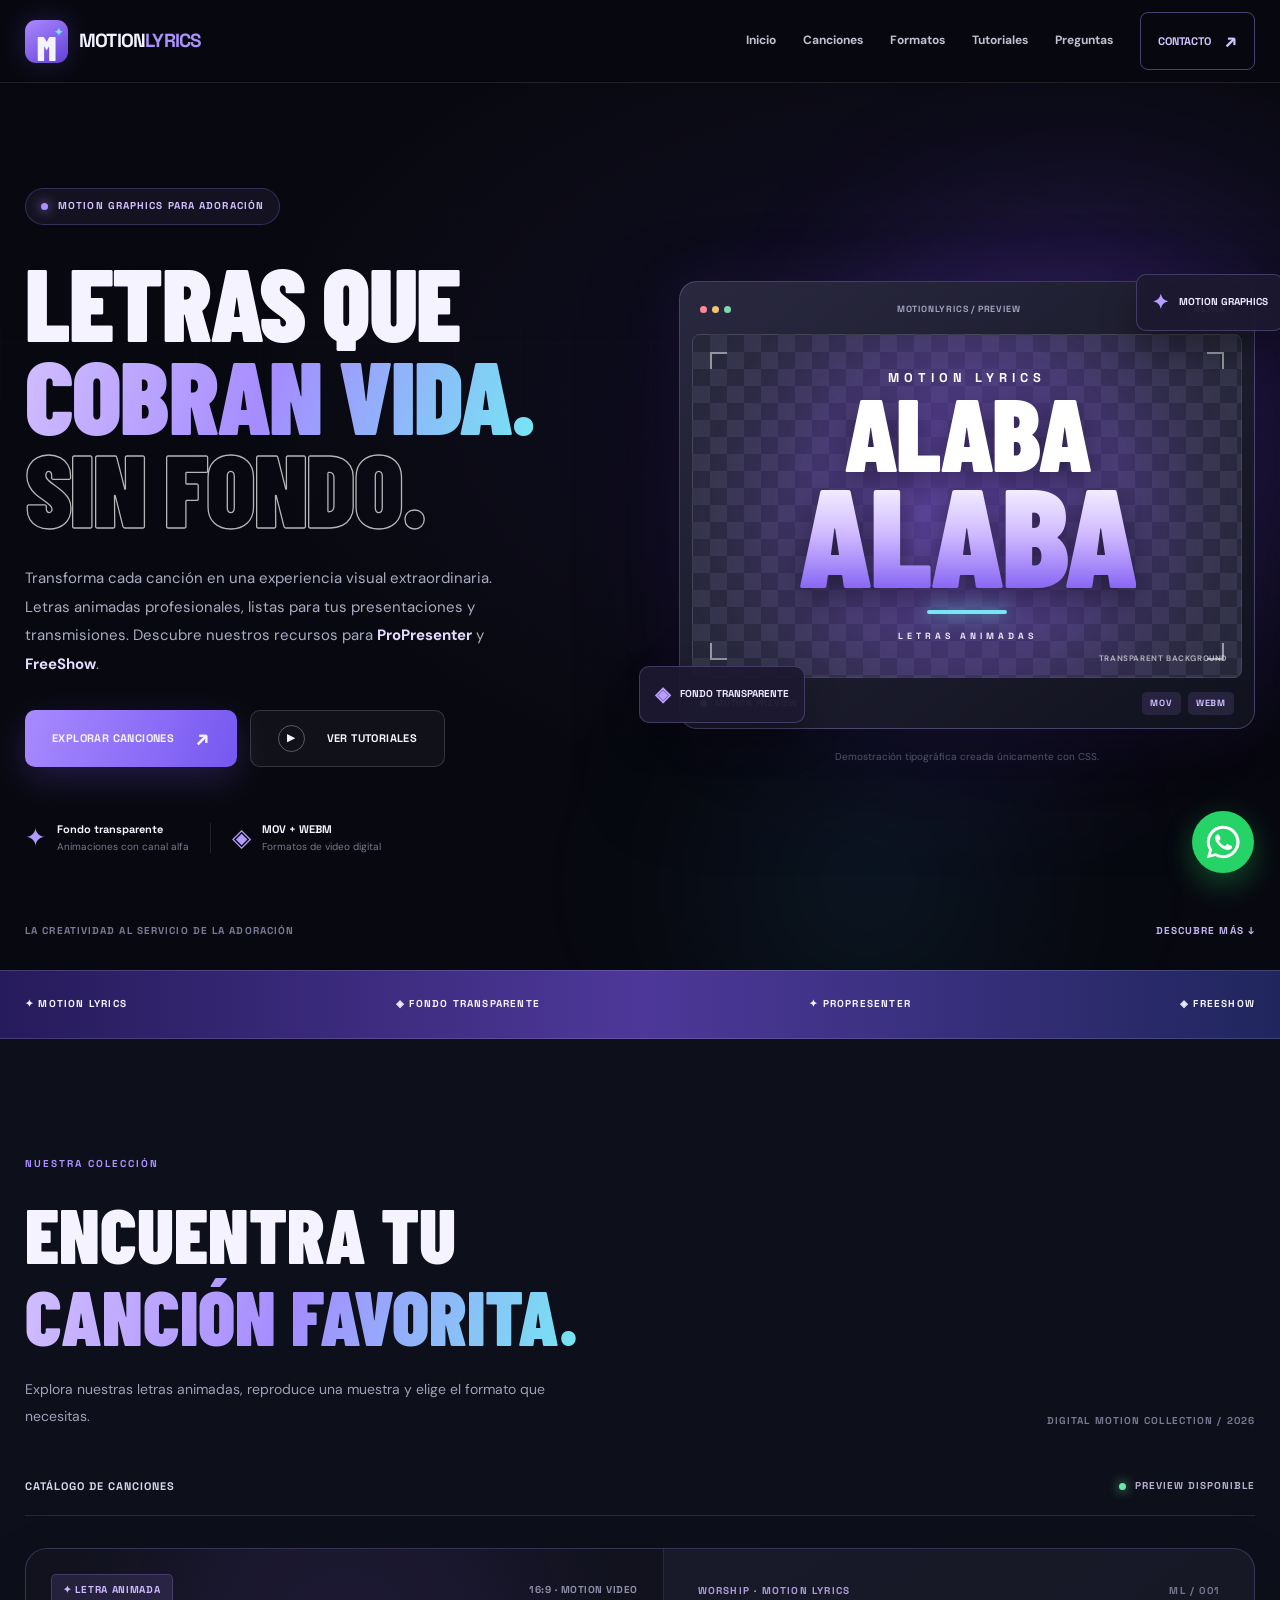
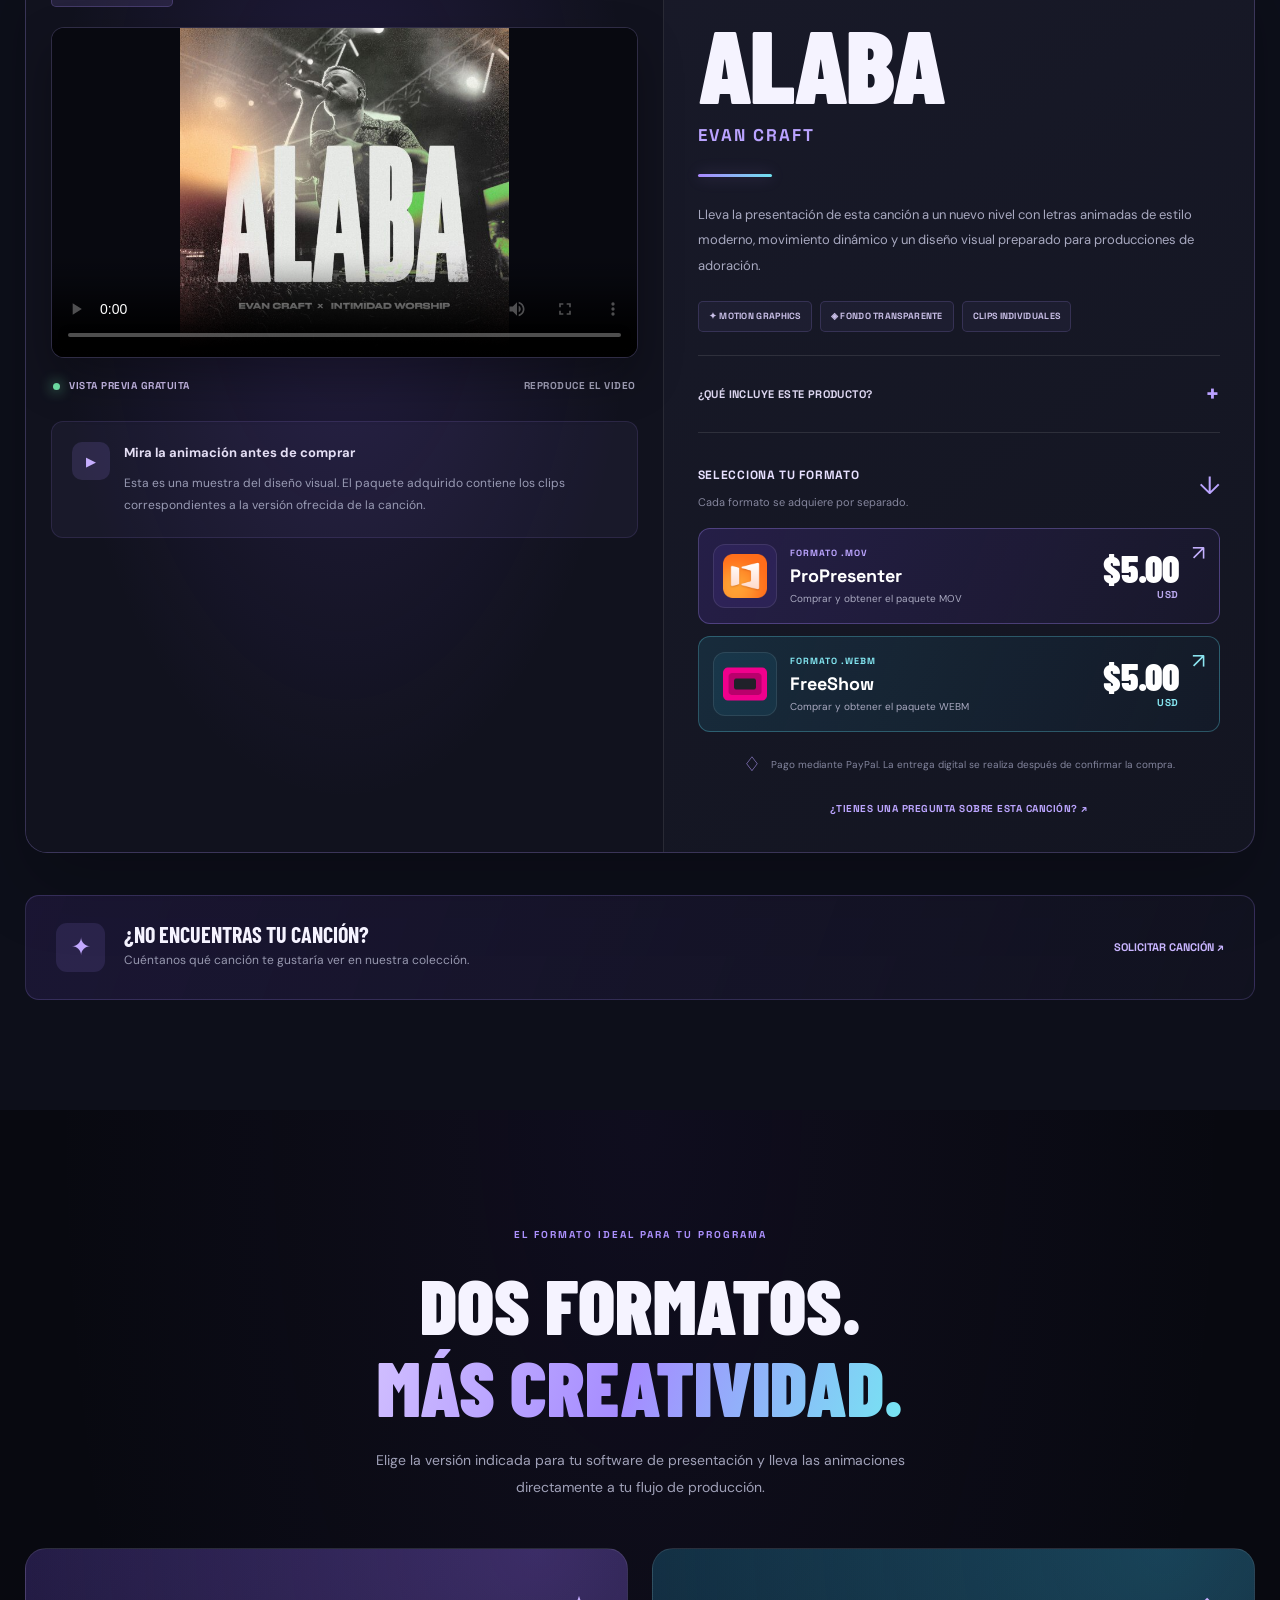
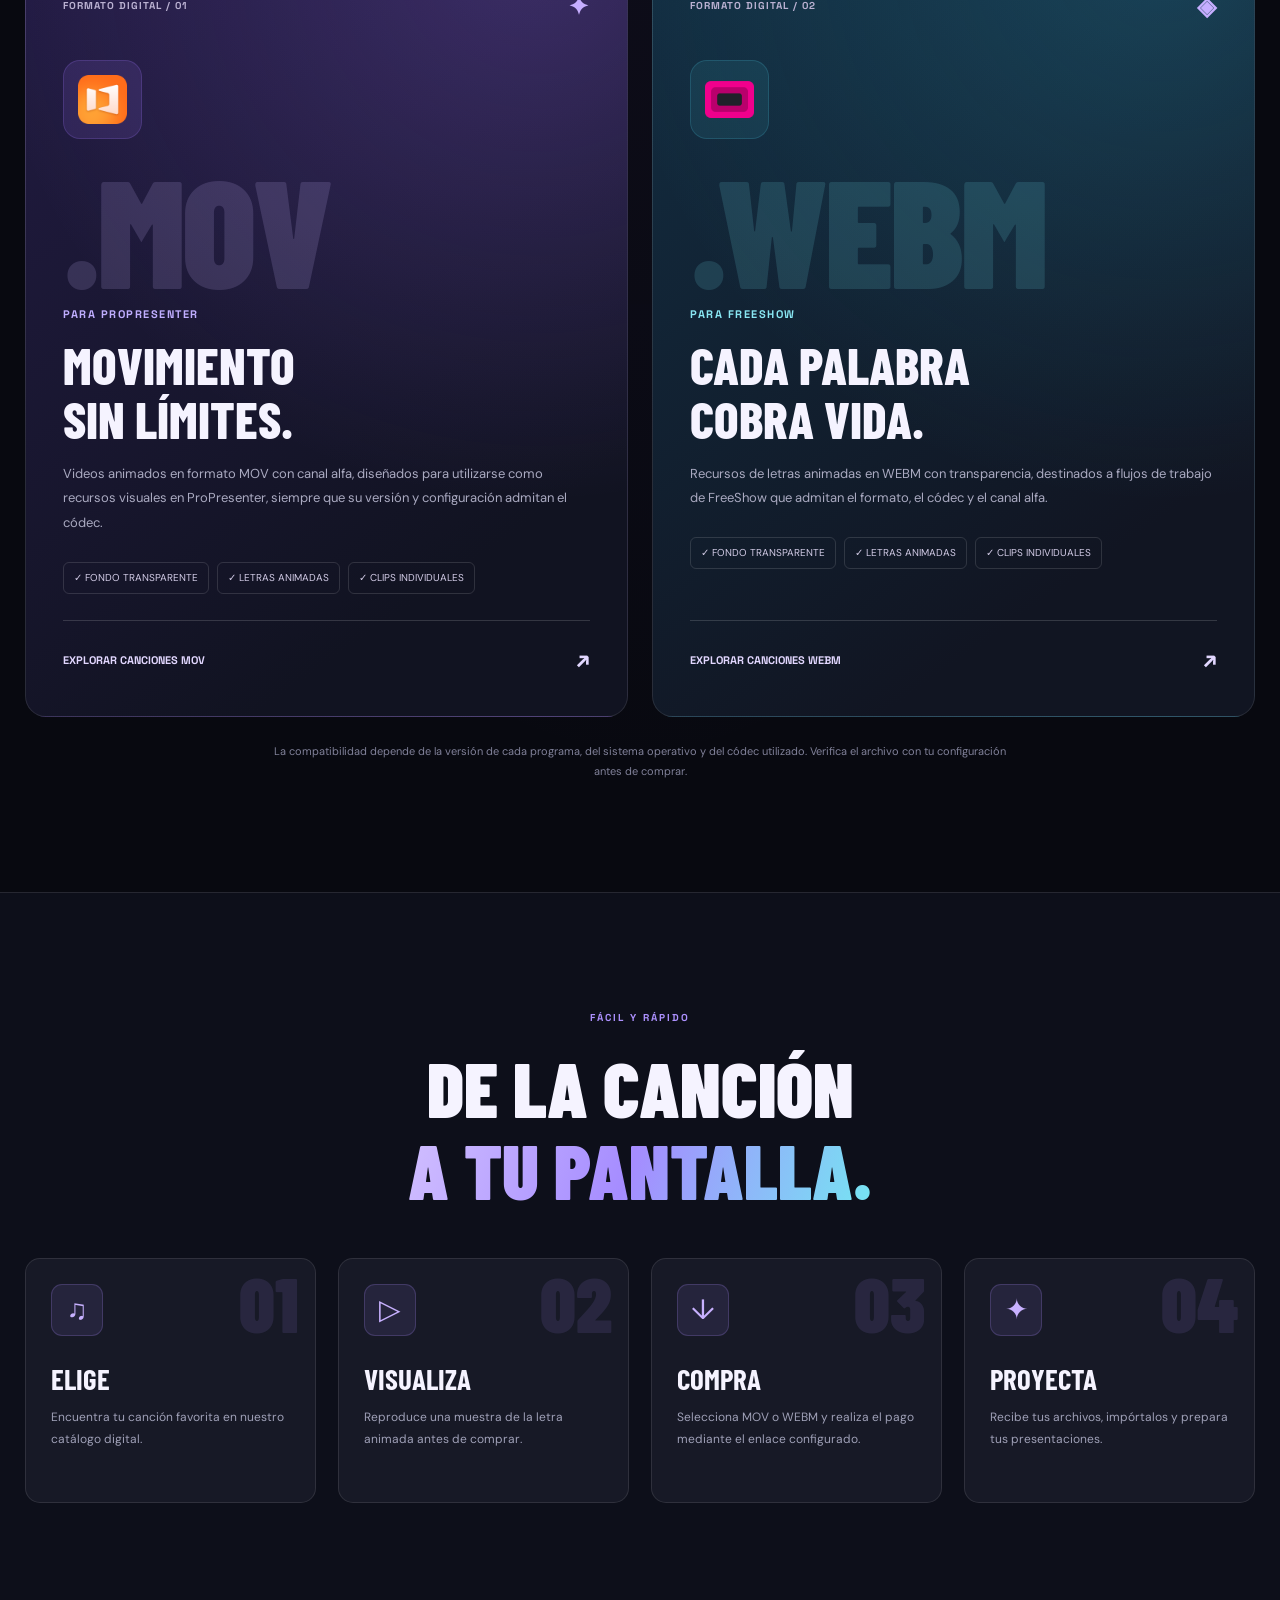
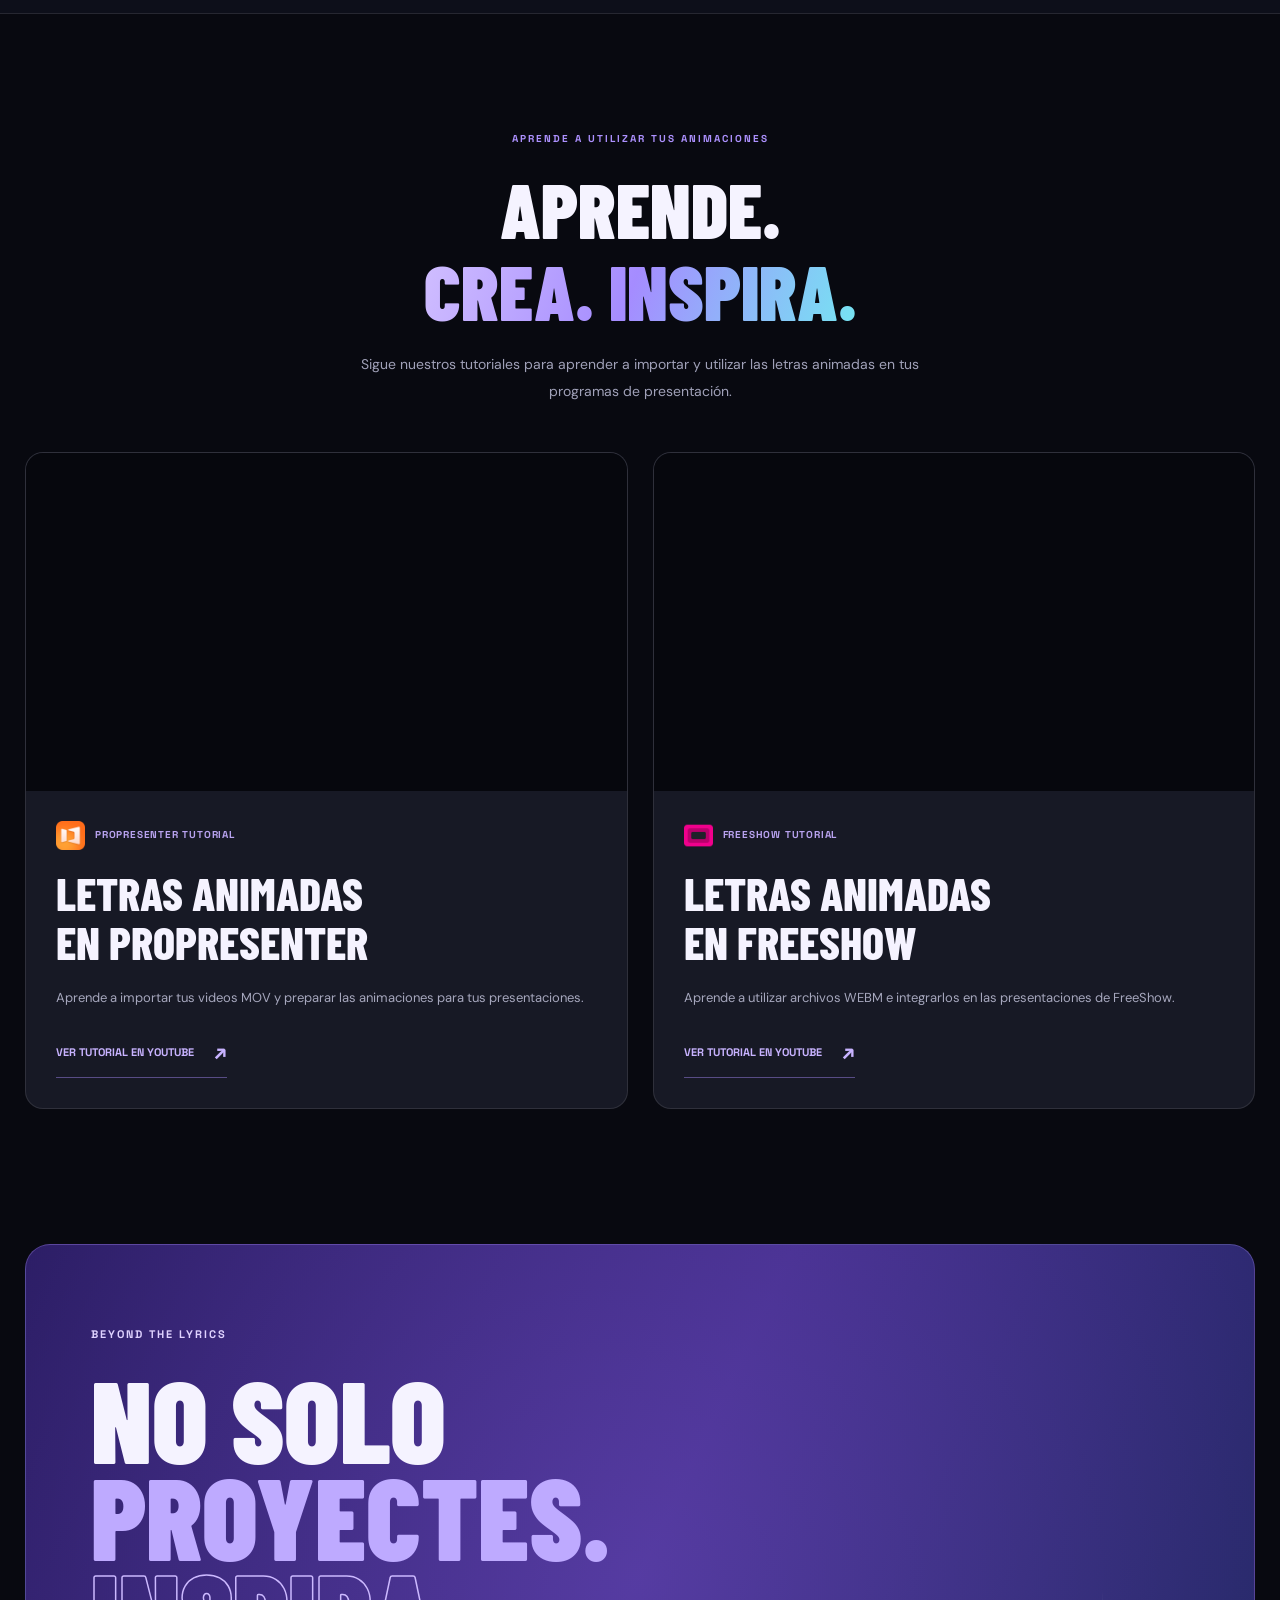
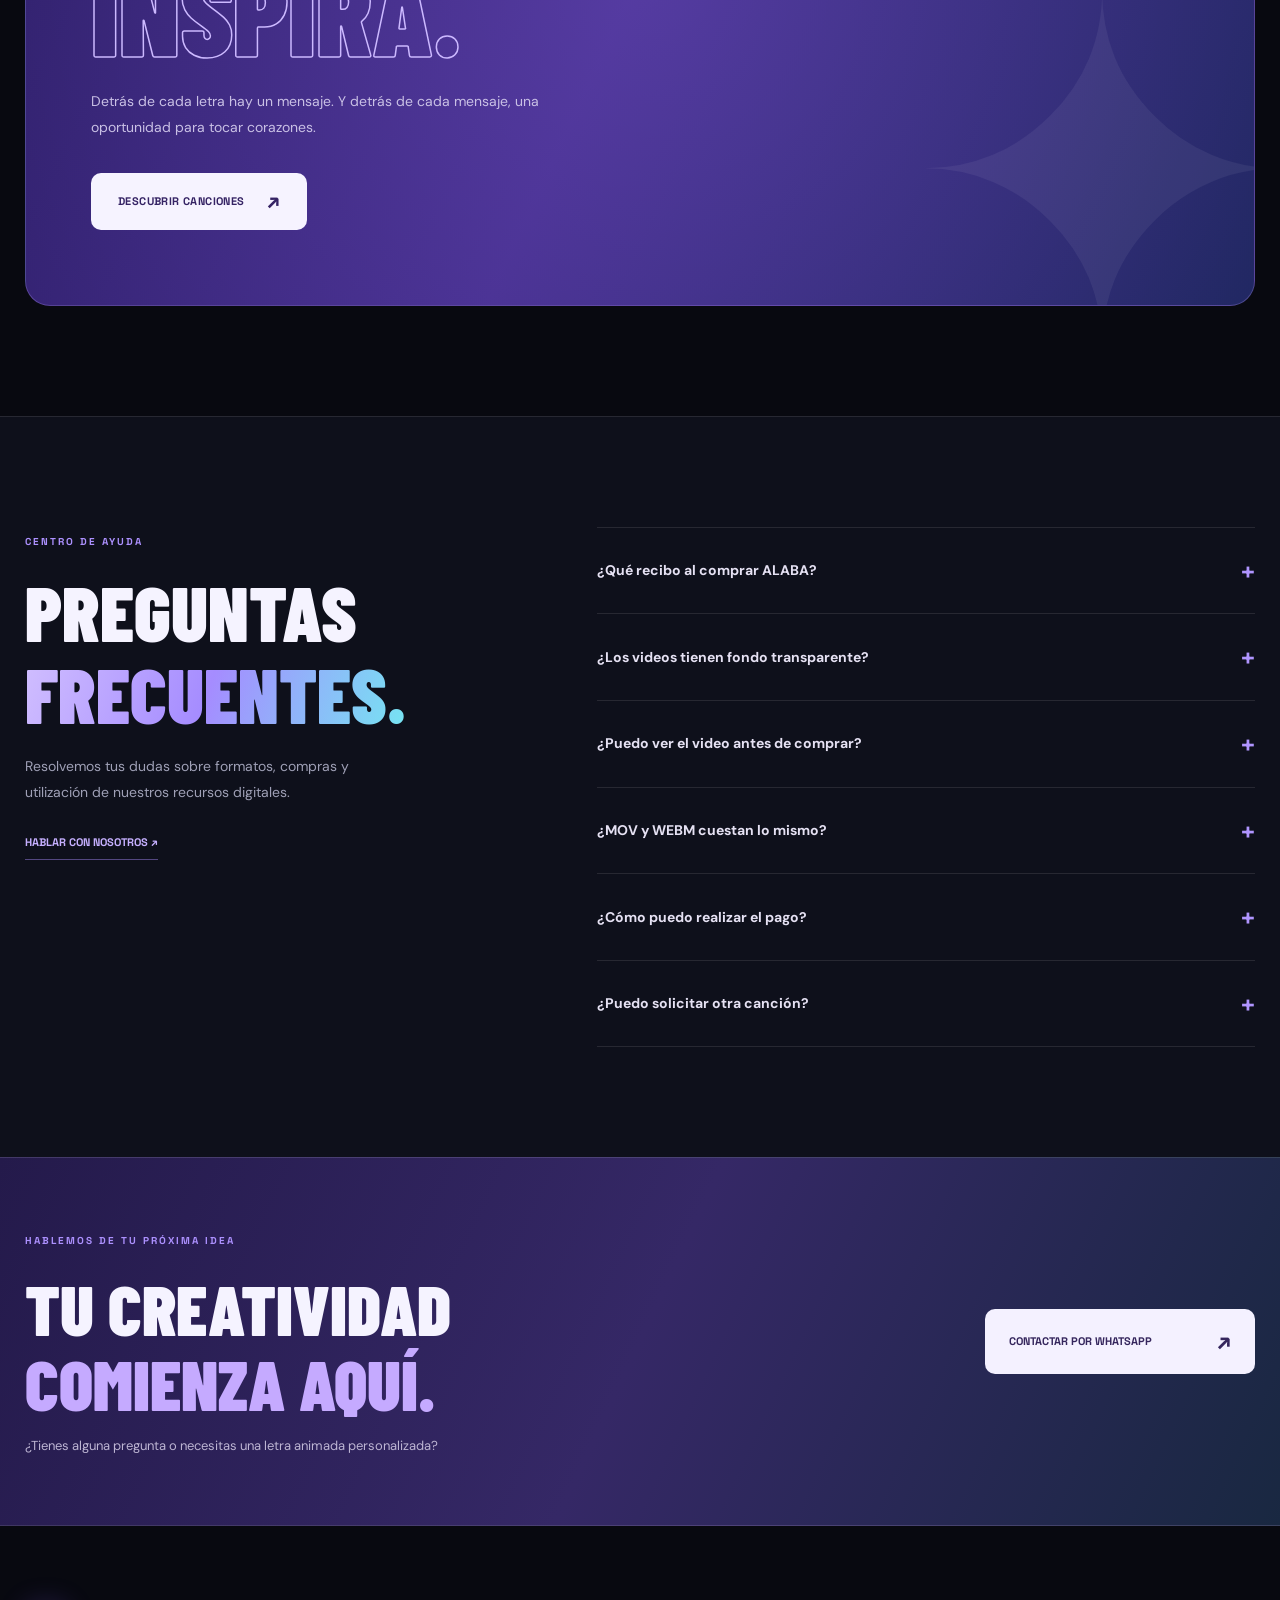
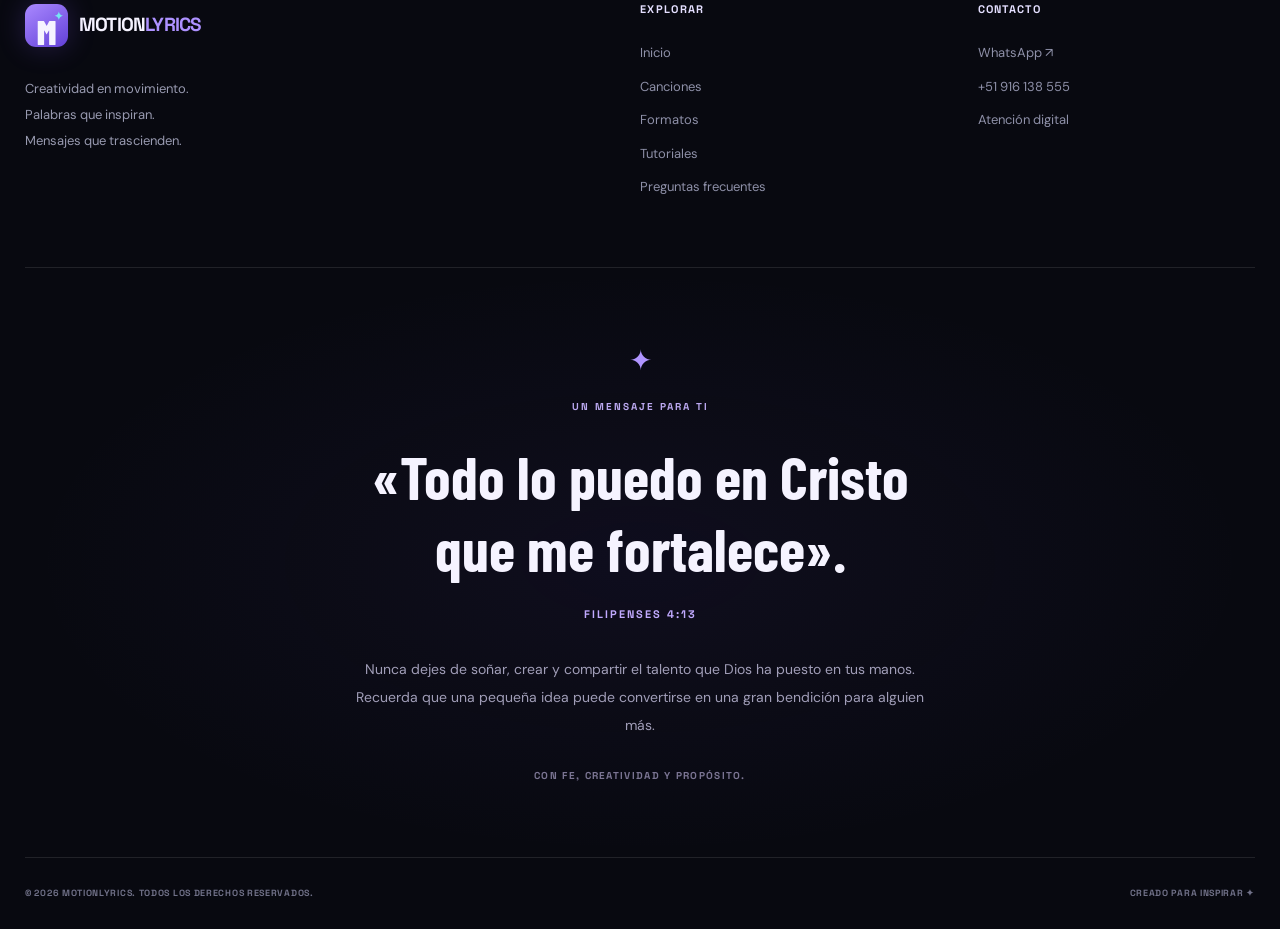
==== commit 876bec0a: "Add files via upload" ====
--- a/index.html
+++ b/index.html
@@ -8,12 +8,12 @@
 
   <title>MOTIONLYRICS | Letras Animadas para ProPresenter y FreeShow</title>
 
-  <meta name="description" content="Descarga letras animadas con fondo transparente en MOV para ProPresenter y WEBM para FreeShow. Mira una vista previa de cada canción y descubre recursos profesionales para tu iglesia.">
+  <meta name="description" content="Compra letras animadas con fondo transparente en MOV para ProPresenter y WEBM para FreeShow. Descubre MOTIONLYRICS, mira las vistas previas y elige tu canción favorita.">
 
   <link rel="preconnect" href="https://fonts.googleapis.com">
   <link rel="preconnect" href="https://fonts.gstatic.com" crossorigin>
 
-  <link href="https://fonts.googleapis.com/css2?family=Barlow+Condensed:wght@500;600;700;800;900&family=DM+Sans:wght@400;500;600;700;800&family=Space+Grotesk:wght@400;500;600;700&display=swap" rel="stylesheet">
+  <link href="https://fonts.googleapis.com/css2?family=Barlow+Condensed:wght@400;500;600;700;800;900&family=DM+Sans:wght@400;500;600;700;800&family=Space+Grotesk:wght@400;500;600;700&display=swap" rel="stylesheet">
 
   <link rel="stylesheet" href="style.css">
 </head>
@@ -21,68 +21,66 @@
 <body>
 
   <!--
-  =====================================================
-  MOTIONLYRICS - GUÍA PARA EDITAR
-  =====================================================
-
-  1. Coloca index.html y style.css en la misma carpeta.
-
-  2. Crea una carpeta llamada "media" para las vistas
-     previas de las canciones.
-
-  3. Exporta la PRIMERA ESTROFA de cada canción como
-     MP4 compatible con navegadores, idealmente
-     con marca de agua, para mostrarla públicamente.
-
-  4. Los videos completos MOV y WEBM no deben estar
-     enlazados directamente en esta página pública.
-
-  5. Reemplaza los enlaces de ejemplo de PayPal en los
-     botones de descarga por tus propios enlaces.
-
-  6. IMPORTANTE SOBRE LOS PAGOS:
-     HTML y CSS por sí solos no pueden verificar pagos
-     ni proteger o desbloquear descargas.
-
-     Para vender:
-     - Configura enlaces de pago de PayPal.
-     - Coordina el envío de archivos después del pago,
-       o utiliza una plataforma de entrega digital
-       que verifique las compras.
-
-     No coloques archivos completos detrás de un
-     simple botón HTML esperando que estén protegidos.
-
-  7. Las canciones y productos de este diseño son
-     EJEMPLOS. Sustituye el catálogo por tus archivos
-     y asegúrate de contar con derechos de distribución.
-
-  =====================================================
+  ====================================================
+  MOTIONLYRICS - GUÍA DE ARCHIVOS
+  ====================================================
+
+  motionlyrics/
+  |
+  |-- index.html
+  |-- style.css
+  |
+  |-- logo/
+  |   |-- logo-freeshow.webp
+  |   |-- propresenter-logo.webp
+  |
+  |-- media/
+      |-- ALABA_A_REFF_INICIO.mp4
+      |-- portada.jpg
+
+  PARA CAMBIAR LOS ENLACES DE PAYPAL:
+
+  Busca en este HTML:
+
+  REEMPLAZA_ID_PAYPAL_MOV
+
+  REEMPLAZA_ID_PAYPAL_WEBM
+
+  Sustituye la URL completa de cada botón por
+  tu enlace real de pago de PayPal.
+
+  IMPORTANTE:
+  HTML y CSS no verifican pagos ni desbloquean
+  descargas automáticamente.
+
+  Para la entrega automática de archivos después
+  del pago necesitas PayPal conectado a un sistema
+  de entrega digital o una plataforma de ventas
+  con confirmación de pagos.
+
+  No publiques los MOV/WEBM completos como archivos
+  accesibles en la carpeta pública del sitio.
+
+  ====================================================
   -->
 
 
   <!-- ============================================
-       BARRA DE NAVEGACIÓN
-  ============================================= -->
+       HEADER
+  ============================================ -->
 
   <header class="header">
 
-    <nav class="navbar container" aria-label="Menú principal">
-
-      <a href="#inicio" class="logo" aria-label="MOTIONLYRICS, ir al inicio">
-        <span class="logo-symbol">M<span>✦</span></span>
-        <span class="logo-text">MOTION<span>LYRICS</span></span>
+    <nav class="navbar container">
+
+      <a href="#inicio" class="logo">
+        <span class="logo-icon">M<span>✦</span></span>
+        <span class="logo-name">MOTION<span>LYRICS</span></span>
       </a>
 
-      <!-- Menú responsive sin JavaScript -->
-      <input
-        type="checkbox"
-        class="nav-check"
-        id="nav-check"
-        aria-label="Mostrar menú"
-      >
-
-      <label for="nav-check" class="nav-hamburger">
+      <input type="checkbox" id="menu-toggle" class="menu-toggle">
+
+      <label for="menu-toggle" class="menu-btn" aria-label="Abrir menú">
         <span></span>
         <span></span>
         <span></span>
@@ -93,15 +91,15 @@
         <a href="#catalogo">Canciones</a>
         <a href="#formatos">Formatos</a>
         <a href="#tutoriales">Tutoriales</a>
-        <a href="#preguntas">Ayuda</a>
+        <a href="#preguntas">Preguntas</a>
 
         <a
           href="https://wa.me/51916138555?text=Hola%2C%20quiero%20informaci%C3%B3n%20sobre%20MOTIONLYRICS"
+          class="nav-contact"
           target="_blank"
           rel="noopener noreferrer"
-          class="nav-contact"
         >
-          Contáctanos <span>↗</span>
+          CONTACTO <span>↗</span>
         </a>
       </div>
 
@@ -114,17 +112,17 @@
 
     <!-- ============================================
          HERO PRINCIPAL
-    ============================================= -->
+    ============================================ -->
 
     <section class="hero" id="inicio">
 
-      <div class="hero-mesh"></div>
-      <div class="hero-orb hero-orb-one"></div>
-      <div class="hero-orb hero-orb-two"></div>
-
-      <div class="container hero-grid">
-
-        <div class="hero-copy">
+      <div class="hero-glow glow-one"></div>
+      <div class="hero-glow glow-two"></div>
+      <div class="hero-grid-bg"></div>
+
+      <div class="container hero-layout">
+
+        <div class="hero-content">
 
           <div class="eyebrow">
             <span class="eyebrow-dot"></span>
@@ -132,158 +130,157 @@
           </div>
 
           <h1>
-            TUS LETRAS.<br>
-            <span class="hero-gradient">CON VIDA.</span><br>
-            <span class="hero-stroke">SIN FONDO.</span>
+            LETRAS QUE<br>
+            <span class="gradient-text">COBRAN VIDA.</span><br>
+            <span class="outline-text">SIN FONDO.</span>
           </h1>
 
           <p class="hero-description">
             Transforma cada canción en una experiencia visual
-            extraordinaria. Descubre letras animadas listas
-            para integrarse en tus presentaciones de adoración,
-            con versiones para
-            <strong>ProPresenter</strong> y <strong>FreeShow</strong>.
+            extraordinaria. Letras animadas profesionales,
+            listas para tus presentaciones y transmisiones.
+            Descubre nuestros recursos para
+            <strong>ProPresenter</strong> y
+            <strong>FreeShow</strong>.
           </p>
 
           <div class="hero-actions">
 
             <a href="#catalogo" class="button button-primary">
               EXPLORAR CANCIONES
-              <span class="button-arrow">↗</span>
+              <span>↗</span>
             </a>
 
-            <a href="#tutoriales" class="button button-secondary">
-              <span class="play-icon">▶</span>
+            <a href="#tutoriales" class="button button-outline">
+              <span class="play-symbol">▶</span>
               VER TUTORIALES
             </a>
 
           </div>
 
-          <div class="hero-meta">
-
-            <div class="hero-meta-item">
-              <span class="meta-symbol">✧</span>
+          <div class="hero-feature-list">
+
+            <div class="hero-feature">
+              <span class="feature-mark">✦</span>
               <div>
                 <strong>Fondo transparente</strong>
-                <small>Canal alfa</small>
-              </div>
-            </div>
-
-            <span class="meta-divider"></span>
-
-            <div class="hero-meta-item">
-              <span class="meta-symbol">◈</span>
+                <small>Animaciones con canal alfa</small>
+              </div>
+            </div>
+
+            <div class="feature-divider"></div>
+
+            <div class="hero-feature">
+              <span class="feature-mark">◈</span>
               <div>
                 <strong>MOV + WEBM</strong>
-                <small>Dos flujos de trabajo</small>
-              </div>
-            </div>
-
-          </div>
-
-        </div>
-
-
-        <!-- =======================================
-             DEMOSTRACIÓN CSS SIN JAVASCRIPT
-             Las letras se animan con CSS puro.
-             El tablero representa transparencia.
-        ======================================== -->
-
-        <div class="hero-demo">
-
-          <div class="hero-demo-halo"></div>
-
-          <div class="demo-panel">
-
-            <div class="demo-toolbar">
-
-              <div class="toolbar-dots">
-                <i></i><i></i><i></i>
-              </div>
-
-              <span>MOTIONLYRICS / LIVE PREVIEW</span>
-
-              <span class="toolbar-badge">ALPHA</span>
-
-            </div>
-
-            <div class="demo-canvas">
-
-              <div class="demo-light"></div>
-              <div class="demo-light demo-light-two"></div>
-
-              <span class="canvas-corner corner-tl"></span>
-              <span class="canvas-corner corner-tr"></span>
-              <span class="canvas-corner corner-bl"></span>
-              <span class="canvas-corner corner-br"></span>
-
-              <div class="animated-lyrics">
-
-                <span class="lyric-overline">
-                  CADA PALABRA
+                <small>Formatos de video digital</small>
+              </div>
+            </div>
+
+          </div>
+
+        </div>
+
+
+        <!-- =========================================
+             PREVIEW ARTÍSTICO CON CSS PURO
+        ========================================== -->
+
+        <div class="hero-visual">
+
+          <div class="visual-halo"></div>
+
+          <div class="visual-window">
+
+            <div class="visual-toolbar">
+
+              <div class="window-dots">
+                <span></span>
+                <span></span>
+                <span></span>
+              </div>
+
+              <span>MOTIONLYRICS / PREVIEW</span>
+
+              <span class="alpha-label">ALPHA</span>
+
+            </div>
+
+            <div class="transparency-preview">
+
+              <div class="preview-light"></div>
+
+              <span class="corner corner-1"></span>
+              <span class="corner corner-2"></span>
+              <span class="corner corner-3"></span>
+              <span class="corner corner-4"></span>
+
+              <div class="preview-typography">
+
+                <span class="preview-overline">
+                  MOTION LYRICS
                 </span>
 
-                <span class="lyric-main">
-                  COBRA
+                <strong class="preview-title">
+                  ALABA
+                </strong>
+
+                <strong class="preview-big-title">
+                  ALABA
+                </strong>
+
+                <span class="preview-line"></span>
+
+                <span class="preview-caption">
+                  LETRAS ANIMADAS
                 </span>
 
-                <span class="lyric-impact">
-                  VIDA
-                </span>
-
-                <span class="lyric-lightbar"></span>
-
-                <span class="lyric-sub">
-                  WORSHIP MOTION DESIGN
-                </span>
-
-              </div>
-
-              <span class="canvas-watermark">
-                PREVIEW CON CSS
+              </div>
+
+              <span class="preview-corner-label">
+                TRANSPARENT BACKGROUND
               </span>
 
             </div>
 
-            <div class="demo-toolbar demo-toolbar-bottom">
-
-              <span>
-                <span class="status-led"></span>
-                ANIMACIÓN EN VIVO
+            <div class="visual-bottom">
+
+              <span class="visual-live">
+                <span></span>
+                MOTION PREVIEW
               </span>
 
-              <span class="file-tags">
-                <b>.MOV</b>
-                <b>.WEBM</b>
-              </span>
-
-            </div>
-
-          </div>
-
-          <div class="float-chip chip-one">
+              <div class="format-mini">
+                <span>MOV</span>
+                <span>WEBM</span>
+              </div>
+
+            </div>
+
+          </div>
+
+          <div class="float-label float-label-one">
             <span>✦</span>
-            LETRAS ANIMADAS
-          </div>
-
-          <div class="float-chip chip-two">
+            MOTION GRAPHICS
+          </div>
+
+          <div class="float-label float-label-two">
             <span>◈</span>
             FONDO TRANSPARENTE
           </div>
 
-          <p class="hero-demo-note">
-            La cuadrícula representa transparencia.
-            No forma parte de los videos exportados.
+          <p class="visual-caption">
+            Demostración tipográfica creada únicamente con CSS.
           </p>
 
         </div>
 
       </div>
 
-      <div class="container hero-bottom">
-        <span>DISEÑADO PARA EXPERIENCIAS QUE INSPIRAN</span>
-        <a href="#catalogo">DESCUBRE LA COLECCIÓN ↓</a>
+      <div class="hero-bottom container">
+        <span>LA CREATIVIDAD AL SERVICIO DE LA ADORACIÓN</span>
+        <a href="#catalogo">DESCUBRE MÁS ↓</a>
       </div>
 
     </section>
@@ -291,554 +288,422 @@
 
     <!-- ============================================
          FRANJA
-    ============================================= -->
-
-    <div class="marquee-strip">
-      <div class="container marquee-content">
-
+    ============================================ -->
+
+    <section class="features-strip">
+
+      <div class="container strip-content">
         <span>✦ MOTION LYRICS</span>
-        <span>◈ TRANSPARENT BACKGROUND</span>
+        <span>◈ FONDO TRANSPARENTE</span>
         <span>✦ PROPRESENTER</span>
         <span>◈ FREESHOW</span>
-
       </div>
-    </div>
+
+    </section>
+
 
 
     <!-- ============================================
-         CÓMO FUNCIONA LA COMPRA
-    ============================================= -->
-
-    <section class="intro-section section">
+         CATÁLOGO
+    ============================================ -->
+
+    <section class="catalog section" id="catalogo">
 
       <div class="container">
 
-        <div class="section-heading center">
-
-          <span class="section-tag">UNA NUEVA FORMA DE PROYECTAR</span>
-
-          <h2>
-            TU CANCIÓN FAVORITA.<br>
-            <span class="gradient-text">EN MOVIMIENTO.</span>
-          </h2>
-
-          <p>
-            Cada canción se organiza en videos individuales:
-            estrofas, coros y puentes, según su estructura.
-            Mira la primera estrofa antes de elegir el formato.
-          </p>
-
-        </div>
-
-        <div class="workflow-grid">
-
-          <div class="workflow-card">
-            <span class="workflow-number">01</span>
-            <div class="workflow-icon">♫</div>
-            <h3>Encuentra tu canción</h3>
+        <div class="section-heading">
+
+          <div>
+            <span class="section-tag">NUESTRA COLECCIÓN</span>
+
+            <h2>
+              ENCUENTRA TU<br>
+              <span class="gradient-text">CANCIÓN FAVORITA.</span>
+            </h2>
+
             <p>
-              Explora el catálogo y elige la canción
-              que deseas utilizar.
-            </p>
-          </div>
-
-          <div class="workflow-card">
-            <span class="workflow-number">02</span>
-            <div class="workflow-icon">▷</div>
-            <h3>Mira la primera estrofa</h3>
-            <p>
-              Reproduce una vista previa del diseño
-              y de su animación.
-            </p>
-          </div>
-
-          <div class="workflow-card">
-            <span class="workflow-number">03</span>
-            <div class="workflow-icon">⇩</div>
-            <h3>Elige tu formato</h3>
-            <p>
-              Selecciona MOV para ProPresenter
-              o WEBM para FreeShow.
-            </p>
-          </div>
-
-          <div class="workflow-card">
-            <span class="workflow-number">04</span>
-            <div class="workflow-icon">✦</div>
-            <h3>Compra e importa</h3>
-            <p>
-              Realiza el pago, recibe tus videos
-              e impórtalos a tu presentación.
-            </p>
-          </div>
-
-        </div>
-
-      </div>
-
-    </section>
-
-
-    <!-- ============================================
-         CATÁLOGO DE CANCIONES
-
-         IMPORTANTE:
-         Son productos de EJEMPLO.
-
-         Para añadir canciones:
-         - Duplica un bloque article.product-card.
-         - Cambia el título, autor y descripción.
-         - Cambia los archivos de vista previa.
-         - Cambia los enlaces de PayPal.
-
-         Para los archivos de vista previa:
-         media/preview-sublime.mp4
-         media/preview-cuan-grande.mp4
-         media/preview-fidelidad.mp4
-
-         Recomendación:
-         Utiliza un MP4 de muestra con marca de agua.
-         No publiques tus archivos MOV/WEBM completos.
-    ============================================= -->
-
-    <section class="catalog-section section" id="catalogo">
-
-      <div class="container">
-
-        <div class="catalog-header">
-
-          <div>
-            <span class="section-tag">CATÁLOGO DIGITAL</span>
-
-            <h2>
-              ELIGE TU <span class="gradient-text">CANCIÓN.</span>
-            </h2>
-
-            <p>
-              Escucha, observa y descubre una nueva
-              forma de presentar tus letras.
-            </p>
-          </div>
-
-          <div class="catalog-aside">
-            <span class="catalog-aside-dot"></span>
-            VISTAS PREVIAS DISPONIBLES
-          </div>
-
-        </div>
-
-
-        <div class="catalog-label-row">
-          <span>COLECCIÓN DE LETRAS ANIMADAS</span>
-          <span>VISTA PREVIA: PRIMERA ESTROFA</span>
-        </div>
-
-
-        <div class="products-grid">
-
-
-          <!-- =======================================
-               CANCIÓN 01 - EJEMPLO
-          ======================================== -->
-
-          <article class="product-card">
-
-            <div class="product-preview product-preview-purple">
-
-              <div class="preview-topline">
-                <span class="product-tag">MOTION LYRIC / 001</span>
-                <span class="preview-resolution">16:9</span>
-              </div>
+              Explora nuestras letras animadas, reproduce
+              una muestra y elige el formato que necesitas.
+            </p>
+          </div>
+
+          <span class="heading-side">
+            DIGITAL MOTION COLLECTION / 2026
+          </span>
+
+        </div>
+
+
+        <div class="catalog-toolbar">
+
+          <span>CATÁLOGO DE CANCIONES</span>
+
+          <span class="catalog-status">
+            <span></span>
+            PREVIEW DISPONIBLE
+          </span>
+
+        </div>
+
+
+
+        <!-- ========================================
+             PRODUCTO 01
+             ALABA - EVAN CRAFT
+
+             VIDEO:
+             media/ALABA_A_REFF_INICIO.mp4
+
+             PORTADA:
+             media/portada.jpg
+        ========================================= -->
+
+        <article class="song-product">
+
+          <!-- COLUMNA IZQUIERDA: VIDEO -->
+
+          <div class="song-visual">
+
+            <div class="song-visual-top">
+
+              <span class="song-new">
+                ✦ LETRA ANIMADA
+              </span>
+
+              <span class="song-ratio">
+                16:9 · MOTION VIDEO
+              </span>
+
+            </div>
+
+
+            <div class="song-video-wrap">
 
               <!--
-              CAMBIA EL ARCHIVO POR TU VISTA PREVIA.
-              Puedes crear un MP4 que contenga solamente
-              la primera estrofa y una marca de agua.
+              AQUÍ SE REPRODUCE TU VIDEO REAL.
+
+              Cambia únicamente la ruta src si
+              cambias el nombre del archivo.
+
+              El poster será la imagen que verá
+              el cliente antes de reproducir.
               -->
 
               <video
-                class="preview-video"
+                class="song-video"
                 controls
-                controlsList="nodownload"
-                preload="none"
                 playsinline
-                poster="media/portada-sublime.jpg"
-                aria-label="Vista previa de la primera estrofa de Sublime Gracia"
+                preload="metadata"
+                poster="media/portada.jpg"
+                aria-label="Vista previa de ALABA - EVAN CRAFT"
               >
                 <source
-                  src="media/preview-sublime.mp4"
+                  src="media/ALABA_A_REFF_INICIO.mp4"
                   type="video/mp4"
                 >
-                Tu navegador no admite este video.
+
+                Tu navegador no admite videos HTML5.
+
               </video>
 
-              <div class="preview-footer">
-                <span class="preview-play-label">
-                  <span class="preview-pulse"></span>
-                  PREVIEW · ESTROFA 01
+            </div>
+
+
+            <div class="song-preview-info">
+
+              <span class="preview-status">
+                <span></span>
+                VISTA PREVIA GRATUITA
+              </span>
+
+              <span>
+                REPRODUCE EL VIDEO
+              </span>
+
+            </div>
+
+
+            <div class="song-preview-description">
+
+              <div class="preview-description-icon">▶</div>
+
+              <div>
+                <strong>Mira la animación antes de comprar</strong>
+
+                <p>
+                  Esta es una muestra del diseño visual.
+                  El paquete adquirido contiene los clips
+                  correspondientes a la versión ofrecida
+                  de la canción.
+                </p>
+              </div>
+
+            </div>
+
+          </div>
+
+
+
+          <!-- COLUMNA DERECHA: INFORMACIÓN -->
+
+          <div class="song-information">
+
+            <div class="song-info-top">
+
+              <span class="song-category">
+                WORSHIP · MOTION LYRICS
+              </span>
+
+              <span class="song-number">
+                ML / 001
+              </span>
+
+            </div>
+
+            <h3 class="song-name">ALABA</h3>
+
+            <p class="song-artist">
+              EVAN CRAFT
+            </p>
+
+            <div class="song-gradient-line"></div>
+
+            <p class="song-description">
+              Lleva la presentación de esta canción
+              a un nuevo nivel con letras animadas
+              de estilo moderno, movimiento dinámico
+              y un diseño visual preparado para
+              producciones de adoración.
+            </p>
+
+
+            <div class="song-tags">
+
+              <span>✦ MOTION GRAPHICS</span>
+              <span>◈ FONDO TRANSPARENTE</span>
+              <span>CLIPS INDIVIDUALES</span>
+
+            </div>
+
+
+            <!-- CONTENIDO DEL PAQUETE -->
+
+            <details class="song-details">
+
+              <summary>
+                ¿QUÉ INCLUYE ESTE PRODUCTO?
+                <span>+</span>
+              </summary>
+
+              <div class="song-details-content">
+
+                <p>
+                  El paquete incluye los clips de letra
+                  animada correspondientes a las secciones
+                  de la versión de canción adquirida.
+                </p>
+
+                <p>
+                  Las estrofas, coros, puentes y demás
+                  secciones se organizan en videos
+                  individuales cuando están incluidos
+                  en el arreglo ofrecido.
+                </p>
+
+                <p>
+                  Confirma el listado exacto de archivos
+                  del paquete antes de realizar tu compra.
+                </p>
+
+              </div>
+
+            </details>
+
+
+
+            <!-- ====================================
+                 PRECIO
+            ===================================== -->
+
+            <div class="purchase-heading">
+
+              <div>
+                <span class="purchase-label">
+                  SELECCIONA TU FORMATO
                 </span>
-                <span>▶ REPRODUCIR ARRIBA</span>
-              </div>
-
-            </div>
-
-
-            <div class="product-content">
-
-              <span class="product-category">HIMNO / LETRA ANIMADA</span>
-
-              <h3>Sublime Gracia</h3>
-
-              <p class="product-description">
-                Animación tipográfica elegante con transiciones
-                suaves, ideal para momentos de adoración.
+
+                <p>
+                  Cada formato se adquiere por separado.
+                </p>
+              </div>
+
+              <span class="purchase-down">↓</span>
+
+            </div>
+
+
+
+            <!-- ====================================
+                 OPCIÓN 1 - PROPRESENTER
+                 PRECIO: $5.00 USD
+
+                 CAMBIA EL LINK DE PAYPAL EN href
+            ===================================== -->
+
+            <a
+              href="https://www.paypal.com/ncp/payment/REEMPLAZA_ID_PAYPAL_MOV"
+              target="_blank"
+              rel="noopener noreferrer"
+              class="buy-option buy-propresenter"
+              aria-label="Comprar ALABA formato MOV para ProPresenter por 5 dólares"
+            >
+
+              <div class="software-logo software-logo-pro">
+
+                <img
+                  src="logo/propresenter-logo.webp"
+                  alt="Logotipo de ProPresenter"
+                  loading="lazy"
+                >
+
+              </div>
+
+
+              <div class="buy-option-info">
+
+                <span class="buy-format">
+                  FORMATO .MOV
+                </span>
+
+                <strong>
+                  ProPresenter
+                </strong>
+
+                <small>
+                  Comprar y obtener el paquete MOV
+                </small>
+
+              </div>
+
+
+              <div class="buy-price">
+
+                <strong>$5.00</strong>
+                <small>USD</small>
+
+              </div>
+
+              <span class="buy-arrow">↗</span>
+
+            </a>
+
+
+
+            <!-- ====================================
+                 OPCIÓN 2 - FREESHOW
+                 PRECIO: $5.00 USD
+
+                 CAMBIA EL LINK DE PAYPAL EN href
+            ===================================== -->
+
+            <a
+              href="https://www.paypal.com/ncp/payment/REEMPLAZA_ID_PAYPAL_WEBM"
+              target="_blank"
+              rel="noopener noreferrer"
+              class="buy-option buy-freeshow"
+              aria-label="Comprar ALABA formato WEBM para FreeShow por 5 dólares"
+            >
+
+              <div class="software-logo software-logo-free">
+
+                <img
+                  src="logo/logo-freeshow.webp"
+                  alt="Logotipo de FreeShow"
+                  loading="lazy"
+                >
+
+              </div>
+
+
+              <div class="buy-option-info">
+
+                <span class="buy-format">
+                  FORMATO .WEBM
+                </span>
+
+                <strong>
+                  FreeShow
+                </strong>
+
+                <small>
+                  Comprar y obtener el paquete WEBM
+                </small>
+
+              </div>
+
+
+              <div class="buy-price">
+
+                <strong>$5.00</strong>
+                <small>USD</small>
+
+              </div>
+
+              <span class="buy-arrow">↗</span>
+
+            </a>
+
+
+
+            <div class="purchase-bottom">
+
+              <span class="purchase-lock">♢</span>
+
+              <p>
+                Pago mediante PayPal. La entrega
+                digital se realiza después de
+                confirmar la compra.
               </p>
 
-              <div class="product-file-tags">
-                <span>✦ SIN FONDO</span>
-                <span>SECUENCIAS POR ESTROFA</span>
-              </div>
-
-
-              <details class="product-details">
-                <summary>
-                  ¿Qué incluye la canción?
-                  <span class="detail-plus">+</span>
-                </summary>
-
-                <div class="details-content">
-                  <p>
-                    El paquete de ejemplo contempla clips
-                    separados de las estrofas y otras partes
-                    de la canción, según su arreglo.
-                    Confirma el contenido final antes de comprar.
-                  </p>
-                </div>
-              </details>
-
-
-              <div class="product-download-area">
-
-                <div class="download-heading">
-                  <span>ELIGE TU FORMATO</span>
-                  <span>↓</span>
-                </div>
-
-                <!--
-                PAYPAL MOV - CANCIÓN 01
-
-                Reemplaza TODO el valor de href por
-                tu enlace de pago de PayPal para MOV.
-                -->
-
-                <a
-                  href="https://www.paypal.com/ncp/payment/PEGA_AQUI_TU_ENLACE_MOV_01"
-                  class="download-button download-mov"
-                  target="_blank"
-                  rel="noopener noreferrer"
-                >
-                  <span class="download-type">MOV</span>
-                  <span class="download-info">
-                    <strong>DESCARGAR .MOV</strong>
-                    <small>Para ProPresenter</small>
-                  </span>
-                  <span class="download-arrow">↗</span>
-                </a>
-
-                <!--
-                PAYPAL WEBM - CANCIÓN 01
-
-                Reemplaza TODO el valor de href por
-                tu enlace de pago de PayPal para WEBM.
-                -->
-
-                <a
-                  href="https://www.paypal.com/ncp/payment/PEGA_AQUI_TU_ENLACE_WEBM_01"
-                  class="download-button download-webm"
-                  target="_blank"
-                  rel="noopener noreferrer"
-                >
-                  <span class="download-type">WEBM</span>
-                  <span class="download-info">
-                    <strong>DESCARGAR .WEBM</strong>
-                    <small>Para FreeShow</small>
-                  </span>
-                  <span class="download-arrow">↗</span>
-                </a>
-
-                <p class="payment-caption">
-                  <span>🔒</span>
-                  Compra mediante PayPal · Entrega digital
-                </p>
-
-              </div>
-
-            </div>
-
-          </article>
-
-
-
-          <!-- =======================================
-               CANCIÓN 02 - EJEMPLO
-          ======================================== -->
-
-          <article class="product-card">
-
-            <div class="product-preview product-preview-blue">
-
-              <div class="preview-topline">
-                <span class="product-tag">MOTION LYRIC / 002</span>
-                <span class="preview-resolution">16:9</span>
-              </div>
-
-              <video
-                class="preview-video"
-                controls
-                controlsList="nodownload"
-                preload="none"
-                playsinline
-                poster="media/portada-cuan-grande.jpg"
-                aria-label="Vista previa de la primera estrofa de Cuán Grande Es Él"
-              >
-                <source
-                  src="media/preview-cuan-grande.mp4"
-                  type="video/mp4"
-                >
-                Tu navegador no admite este video.
-              </video>
-
-              <div class="preview-footer">
-                <span class="preview-play-label">
-                  <span class="preview-pulse"></span>
-                  PREVIEW · ESTROFA 01
-                </span>
-                <span>▶ REPRODUCIR ARRIBA</span>
-              </div>
-
-            </div>
-
-
-            <div class="product-content">
-
-              <span class="product-category">HIMNO / LETRA ANIMADA</span>
-
-              <h3>Cuán Grande Es Él</h3>
-
-              <p class="product-description">
-                Letras animadas de alto impacto con
-                tipografía expresiva y detalles luminosos.
-              </p>
-
-              <div class="product-file-tags">
-                <span>✦ SIN FONDO</span>
-                <span>SECUENCIAS POR ESTROFA</span>
-              </div>
-
-              <details class="product-details">
-                <summary>
-                  ¿Qué incluye la canción?
-                  <span class="detail-plus">+</span>
-                </summary>
-
-                <div class="details-content">
-                  <p>
-                    Clips individuales de las partes incluidas
-                    en el arreglo, preparados para su uso en
-                    presentaciones compatibles.
-                  </p>
-                </div>
-              </details>
-
-              <div class="product-download-area">
-
-                <div class="download-heading">
-                  <span>ELIGE TU FORMATO</span>
-                  <span>↓</span>
-                </div>
-
-                <!-- PAYPAL MOV - CANCIÓN 02 -->
-                <a
-                  href="https://www.paypal.com/ncp/payment/PEGA_AQUI_TU_ENLACE_MOV_02"
-                  class="download-button download-mov"
-                  target="_blank"
-                  rel="noopener noreferrer"
-                >
-                  <span class="download-type">MOV</span>
-                  <span class="download-info">
-                    <strong>DESCARGAR .MOV</strong>
-                    <small>Para ProPresenter</small>
-                  </span>
-                  <span class="download-arrow">↗</span>
-                </a>
-
-                <!-- PAYPAL WEBM - CANCIÓN 02 -->
-                <a
-                  href="https://www.paypal.com/ncp/payment/PEGA_AQUI_TU_ENLACE_WEBM_02"
-                  class="download-button download-webm"
-                  target="_blank"
-                  rel="noopener noreferrer"
-                >
-                  <span class="download-type">WEBM</span>
-                  <span class="download-info">
-                    <strong>DESCARGAR .WEBM</strong>
-                    <small>Para FreeShow</small>
-                  </span>
-                  <span class="download-arrow">↗</span>
-                </a>
-
-                <p class="payment-caption">
-                  <span>🔒</span>
-                  Compra mediante PayPal · Entrega digital
-                </p>
-
-              </div>
-
-            </div>
-
-          </article>
-
-
-
-          <!-- =======================================
-               CANCIÓN 03 - EJEMPLO
-          ======================================== -->
-
-          <article class="product-card">
-
-            <div class="product-preview product-preview-gold">
-
-              <div class="preview-topline">
-                <span class="product-tag">MOTION LYRIC / 003</span>
-                <span class="preview-resolution">16:9</span>
-              </div>
-
-              <video
-                class="preview-video"
-                controls
-                controlsList="nodownload"
-                preload="none"
-                playsinline
-                poster="media/portada-fidelidad.jpg"
-                aria-label="Vista previa de la primera estrofa de Grande Es Tu Fidelidad"
-              >
-                <source
-                  src="media/preview-fidelidad.mp4"
-                  type="video/mp4"
-                >
-                Tu navegador no admite este video.
-              </video>
-
-              <div class="preview-footer">
-                <span class="preview-play-label">
-                  <span class="preview-pulse"></span>
-                  PREVIEW · ESTROFA 01
-                </span>
-                <span>▶ REPRODUCIR ARRIBA</span>
-              </div>
-
-            </div>
-
-
-            <div class="product-content">
-
-              <span class="product-category">HIMNO / LETRA ANIMADA</span>
-
-              <h3>Grande Es Tu Fidelidad</h3>
-
-              <p class="product-description">
-                Diseño limpio, transiciones modernas
-                y composición visual que destaca cada palabra.
-              </p>
-
-              <div class="product-file-tags">
-                <span>✦ SIN FONDO</span>
-                <span>SECUENCIAS POR ESTROFA</span>
-              </div>
-
-              <details class="product-details">
-                <summary>
-                  ¿Qué incluye la canción?
-                  <span class="detail-plus">+</span>
-                </summary>
-
-                <div class="details-content">
-                  <p>
-                    Videos organizados por estrofas y demás
-                    secciones presentes en la versión ofrecida.
-                    Verifica el paquete antes de comprar.
-                  </p>
-                </div>
-              </details>
-
-              <div class="product-download-area">
-
-                <div class="download-heading">
-                  <span>ELIGE TU FORMATO</span>
-                  <span>↓</span>
-                </div>
-
-                <!-- PAYPAL MOV - CANCIÓN 03 -->
-                <a
-                  href="https://www.paypal.com/ncp/payment/PEGA_AQUI_TU_ENLACE_MOV_03"
-                  class="download-button download-mov"
-                  target="_blank"
-                  rel="noopener noreferrer"
-                >
-                  <span class="download-type">MOV</span>
-                  <span class="download-info">
-                    <strong>DESCARGAR .MOV</strong>
-                    <small>Para ProPresenter</small>
-                  </span>
-                  <span class="download-arrow">↗</span>
-                </a>
-
-                <!-- PAYPAL WEBM - CANCIÓN 03 -->
-                <a
-                  href="https://www.paypal.com/ncp/payment/PEGA_AQUI_TU_ENLACE_WEBM_03"
-                  class="download-button download-webm"
-                  target="_blank"
-                  rel="noopener noreferrer"
-                >
-                  <span class="download-type">WEBM</span>
-                  <span class="download-info">
-                    <strong>DESCARGAR .WEBM</strong>
-                    <small>Para FreeShow</small>
-                  </span>
-                  <span class="download-arrow">↗</span>
-                </a>
-
-                <p class="payment-caption">
-                  <span>🔒</span>
-                  Compra mediante PayPal · Entrega digital
-                </p>
-
-              </div>
-
-            </div>
-
-          </article>
-
-        </div>
-
-
-        <div class="catalog-message">
-
-          <div class="catalog-message-icon">✦</div>
+            </div>
+
+
+            <a
+              href="https://wa.me/51916138555?text=Hola%2C%20quiero%20consultar%20sobre%20la%20canci%C3%B3n%20ALABA%20de%20Evan%20Craft"
+              target="_blank"
+              rel="noopener noreferrer"
+              class="song-question"
+            >
+              ¿TIENES UNA PREGUNTA SOBRE ESTA CANCIÓN? ↗
+            </a>
+
+          </div>
+
+        </article>
+
+
+
+        <!-- ========================================
+             FINAL DEL CATÁLOGO
+        ========================================= -->
+
+        <div class="catalog-footer">
+
+          <span class="catalog-footer-icon">✦</span>
 
           <div>
-            <strong>¿Buscas otra canción?</strong>
+            <h3>¿NO ENCUENTRAS TU CANCIÓN?</h3>
+
             <p>
-              Cuéntanos qué letra animada te gustaría encontrar
-              en nuestra colección.
+              Cuéntanos qué canción te gustaría
+              ver en nuestra colección.
             </p>
           </div>
 
           <a
-            href="https://wa.me/51916138555?text=Hola%2C%20estoy%20buscando%20una%20canci%C3%B3n%20para%20MOTIONLYRICS"
+            href="https://wa.me/51916138555?text=Hola%2C%20quisiera%20solicitar%20una%20canci%C3%B3n%20para%20MOTIONLYRICS"
             target="_blank"
             rel="noopener noreferrer"
-            class="catalog-message-link"
           >
             SOLICITAR CANCIÓN ↗
           </a>
@@ -852,118 +717,143 @@
 
 
     <!-- ============================================
-         FORMATOS
-    ============================================= -->
-
-    <section class="formats-section section" id="formatos">
+         FORMATO MOV Y WEBM
+    ============================================ -->
+
+    <section class="formats section" id="formatos">
 
       <div class="container">
 
-        <div class="section-heading center">
-
-          <span class="section-tag">DISEÑADO PARA TU SOFTWARE</span>
+        <div class="section-heading section-heading-center">
+
+          <span class="section-tag">
+            EL FORMATO IDEAL PARA TU PROGRAMA
+          </span>
 
           <h2>
             DOS FORMATOS.<br>
-            <span class="gradient-text">INFINITAS POSIBILIDADES.</span>
+            <span class="gradient-text">
+              MÁS CREATIVIDAD.
+            </span>
           </h2>
 
           <p>
-            Selecciona el formato adecuado para tu programa
-            y aprovecha las letras animadas sobre tus propios
-            videos, fondos o cámaras.
+            Elige la versión indicada para tu software
+            de presentación y lleva las animaciones
+            directamente a tu flujo de producción.
           </p>
 
         </div>
 
 
-        <div class="formats-grid">
-
-          <!-- MOV -->
-
-          <div class="format-card format-mov-card">
-
-            <div class="format-card-top">
-              <span class="format-kicker">FORMATO / 01</span>
-              <span class="format-symbol">◈</span>
-            </div>
-
-            <div class="format-giant">.MOV</div>
-
-            <span class="format-platform-name">
+        <div class="format-grid">
+
+
+          <!-- PROPRESENTER -->
+
+          <div class="format-card format-card-pro">
+
+            <div class="format-top">
+              <span>FORMATO DIGITAL / 01</span>
+              <span>✦</span>
+            </div>
+
+            <div class="format-logo-wrap">
+              <img
+                src="logo/propresenter-logo.webp"
+                alt="ProPresenter"
+                loading="lazy"
+              >
+            </div>
+
+            <span class="format-extension">.MOV</span>
+
+            <span class="format-software">
               PARA PROPRESENTER
             </span>
 
             <h3>
-              Lleva tus letras<br>
-              a otro nivel.
+              MOVIMIENTO<br>
+              SIN LÍMITES.
             </h3>
 
             <p>
-              Videos animados exportados en MOV con canal alfa,
-              preparados para integrarse sobre fondos,
-              cámaras o composiciones visuales en versiones
-              de ProPresenter que admitan el códec utilizado.
+              Videos animados en formato MOV con canal alfa,
+              diseñados para utilizarse como recursos
+              visuales en ProPresenter, siempre que su
+              versión y configuración admitan el códec.
             </p>
 
             <div class="format-features">
-              <span>✓ Animación de letras</span>
-              <span>✓ Fondo transparente</span>
-              <span>✓ Clips individuales</span>
-            </div>
-
-            <a href="#catalogo" class="format-cta">
-              EXPLORAR CANCIONES MOV <span>↗</span>
+              <span>✓ FONDO TRANSPARENTE</span>
+              <span>✓ LETRAS ANIMADAS</span>
+              <span>✓ CLIPS INDIVIDUALES</span>
+            </div>
+
+            <a href="#catalogo" class="format-link">
+              EXPLORAR CANCIONES MOV
+              <span>↗</span>
             </a>
 
           </div>
 
 
-          <!-- WEBM -->
-
-          <div class="format-card format-webm-card">
-
-            <div class="format-card-top">
-              <span class="format-kicker">FORMATO / 02</span>
-              <span class="format-symbol">✦</span>
-            </div>
-
-            <div class="format-giant">.WEBM</div>
-
-            <span class="format-platform-name">
+
+          <!-- FREESHOW -->
+
+          <div class="format-card format-card-free">
+
+            <div class="format-top">
+              <span>FORMATO DIGITAL / 02</span>
+              <span>◈</span>
+            </div>
+
+            <div class="format-logo-wrap format-logo-free">
+              <img
+                src="logo/logo-freeshow.webp"
+                alt="FreeShow"
+                loading="lazy"
+              >
+            </div>
+
+            <span class="format-extension">.WEBM</span>
+
+            <span class="format-software">
               PARA FREESHOW
             </span>
 
             <h3>
-              Cada palabra<br>
-              cobra vida.
+              CADA PALABRA<br>
+              COBRA VIDA.
             </h3>
 
             <p>
-              Letras animadas en WEBM con transparencia,
-              diseñadas para integrarse en producciones
-              visuales con versiones de FreeShow compatibles
-              con el códec y el canal alfa del archivo.
+              Recursos de letras animadas en WEBM
+              con transparencia, destinados a flujos
+              de trabajo de FreeShow que admitan
+              el formato, el códec y el canal alfa.
             </p>
 
             <div class="format-features">
-              <span>✓ Animación de letras</span>
-              <span>✓ Fondo transparente</span>
-              <span>✓ Clips individuales</span>
-            </div>
-
-            <a href="#catalogo" class="format-cta">
-              EXPLORAR CANCIONES WEBM <span>↗</span>
+              <span>✓ FONDO TRANSPARENTE</span>
+              <span>✓ LETRAS ANIMADAS</span>
+              <span>✓ CLIPS INDIVIDUALES</span>
+            </div>
+
+            <a href="#catalogo" class="format-link">
+              EXPLORAR CANCIONES WEBM
+              <span>↗</span>
             </a>
 
           </div>
 
         </div>
 
-        <p class="format-disclaimer">
-          Nota: la compatibilidad depende de la versión del programa,
-          sistema operativo, códec y configuración de reproducción.
-          Verifica el formato antes de adquirir un paquete.
+
+        <p class="format-note">
+          La compatibilidad depende de la versión de cada programa,
+          del sistema operativo y del códec utilizado.
+          Verifica el archivo con tu configuración antes de comprar.
         </p>
 
       </div>
@@ -973,25 +863,119 @@
 
 
     <!-- ============================================
-         VIDEOS TUTORIALES DE YOUTUBE
-    ============================================= -->
-
-    <section class="tutorials-section section" id="tutoriales">
+         CÓMO FUNCIONA
+    ============================================ -->
+
+    <section class="steps section">
 
       <div class="container">
 
-        <div class="section-heading center">
-
-          <span class="section-tag">APRENDE PASO A PASO</span>
+        <div class="section-heading section-heading-center">
+
+          <span class="section-tag">
+            FÁCIL Y RÁPIDO
+          </span>
 
           <h2>
-            DESCARGA. IMPORTA.<br>
-            <span class="gradient-text">DALE VIDA.</span>
+            DE LA CANCIÓN<br>
+            <span class="gradient-text">A TU PANTALLA.</span>
           </h2>
 
+        </div>
+
+        <div class="steps-grid">
+
+          <div class="step-card">
+
+            <span class="step-number">01</span>
+
+            <div class="step-icon">♫</div>
+
+            <h3>ELIGE</h3>
+
+            <p>
+              Encuentra tu canción favorita
+              en nuestro catálogo digital.
+            </p>
+
+          </div>
+
+          <div class="step-card">
+
+            <span class="step-number">02</span>
+
+            <div class="step-icon">▷</div>
+
+            <h3>VISUALIZA</h3>
+
+            <p>
+              Reproduce una muestra de
+              la letra animada antes de comprar.
+            </p>
+
+          </div>
+
+          <div class="step-card">
+
+            <span class="step-number">03</span>
+
+            <div class="step-icon">↓</div>
+
+            <h3>COMPRA</h3>
+
+            <p>
+              Selecciona MOV o WEBM y realiza
+              el pago mediante el enlace configurado.
+            </p>
+
+          </div>
+
+          <div class="step-card">
+
+            <span class="step-number">04</span>
+
+            <div class="step-icon">✦</div>
+
+            <h3>PROYECTA</h3>
+
+            <p>
+              Recibe tus archivos, impórtalos
+              y prepara tus presentaciones.
+            </p>
+
+          </div>
+
+        </div>
+
+      </div>
+
+    </section>
+
+
+
+    <!-- ============================================
+         TUTORIALES YOUTUBE
+    ============================================ -->
+
+    <section class="tutorials section" id="tutoriales">
+
+      <div class="container">
+
+        <div class="section-heading section-heading-center">
+
+          <span class="section-tag">
+            APRENDE A UTILIZAR TUS ANIMACIONES
+          </span>
+
+          <h2>
+            APRENDE.<br>
+            <span class="gradient-text">CREA. INSPIRA.</span>
+          </h2>
+
           <p>
-            Aprende cómo utilizar y sincronizar tus letras
-            animadas con estos tutoriales.
+            Sigue nuestros tutoriales para aprender
+            a importar y utilizar las letras animadas
+            en tus programas de presentación.
           </p>
 
         </div>
@@ -999,7 +983,8 @@
 
         <div class="tutorial-grid">
 
-          <!-- VIDEO DE PROPRESENTER -->
+
+          <!-- TUTORIAL PROPRESENTER -->
 
           <article class="tutorial-card">
 
@@ -1016,29 +1001,39 @@
 
             </div>
 
-            <div class="tutorial-body">
-
-              <div class="tutorial-label">
-                <span class="tutorial-dot tutorial-dot-purple"></span>
-                VIDEO TUTORIAL 01
+            <div class="tutorial-info">
+
+              <div class="tutorial-software">
+
+                <img
+                  src="logo/propresenter-logo.webp"
+                  alt="ProPresenter"
+                  loading="lazy"
+                >
+
+                <span>PROPRESENTER TUTORIAL</span>
+
               </div>
 
               <h3>
-                Cómo utilizar letras animadas en ProPresenter
+                LETRAS ANIMADAS<br>
+                EN PROPRESENTER
               </h3>
 
               <p>
-                Aprende a importar tus archivos MOV y preparar
-                las animaciones para tus presentaciones.
+                Aprende a importar tus videos MOV
+                y preparar las animaciones
+                para tus presentaciones.
               </p>
 
               <a
                 href="https://youtu.be/bg4_595I6nU"
                 target="_blank"
                 rel="noopener noreferrer"
-                class="tutorial-button"
+                class="tutorial-link"
               >
-                VER EN YOUTUBE <span>↗</span>
+                VER TUTORIAL EN YOUTUBE
+                <span>↗</span>
               </a>
 
             </div>
@@ -1046,7 +1041,8 @@
           </article>
 
 
-          <!-- VIDEO DE FREESHOW -->
+
+          <!-- TUTORIAL FREESHOW -->
 
           <article class="tutorial-card">
 
@@ -1063,29 +1059,39 @@
 
             </div>
 
-            <div class="tutorial-body">
-
-              <div class="tutorial-label">
-                <span class="tutorial-dot tutorial-dot-blue"></span>
-                VIDEO TUTORIAL 02
+            <div class="tutorial-info">
+
+              <div class="tutorial-software">
+
+                <img
+                  src="logo/logo-freeshow.webp"
+                  alt="FreeShow"
+                  loading="lazy"
+                >
+
+                <span>FREESHOW TUTORIAL</span>
+
               </div>
 
               <h3>
-                Cómo utilizar letras animadas en FreeShow
+                LETRAS ANIMADAS<br>
+                EN FREESHOW
               </h3>
 
               <p>
-                Aprende a incorporar archivos WEBM y sincronizar
-                las animaciones con tus letras.
+                Aprende a utilizar archivos WEBM
+                e integrarlos en las presentaciones
+                de FreeShow.
               </p>
 
               <a
                 href="https://youtu.be/HTYMs-iJjlw"
                 target="_blank"
                 rel="noopener noreferrer"
-                class="tutorial-button"
+                class="tutorial-link"
               >
-                VER EN YOUTUBE <span>↗</span>
+                VER TUTORIAL EN YOUTUBE
+                <span>↗</span>
               </a>
 
             </div>
@@ -1101,18 +1107,18 @@
 
 
     <!-- ============================================
-         SECCIÓN DESTACADA
-    ============================================= -->
-
-    <section class="inspiration-section">
+         CTA IMPACTANTE
+    ============================================ -->
+
+    <section class="inspiration">
 
       <div class="container">
 
         <div class="inspiration-box">
 
-          <div class="inspiration-halo"></div>
-
-          <span class="inspiration-label">
+          <div class="inspiration-glow"></div>
+
+          <span class="inspiration-tag">
             BEYOND THE LYRICS
           </span>
 
@@ -1123,16 +1129,16 @@
           </h2>
 
           <p>
-            Porque detrás de cada letra hay un mensaje,
-            y detrás de cada mensaje existe una oportunidad
-            de transformar vidas.
+            Detrás de cada letra hay un mensaje.
+            Y detrás de cada mensaje, una oportunidad
+            para tocar corazones.
           </p>
 
-          <a href="#catalogo" class="button button-white">
-            DESCUBRE TU PRÓXIMA CANCIÓN <span>↗</span>
+          <a href="#catalogo" class="button button-light">
+            DESCUBRIR CANCIONES <span>↗</span>
           </a>
 
-          <div class="inspiration-star">✦</div>
+          <span class="inspiration-decoration">✦</span>
 
         </div>
 
@@ -1144,15 +1150,17 @@
 
     <!-- ============================================
          PREGUNTAS FRECUENTES
-    ============================================= -->
-
-    <section class="faq-section section" id="preguntas">
-
-      <div class="container faq-grid">
-
-        <div class="faq-heading">
-
-          <span class="section-tag">CENTRO DE AYUDA</span>
+    ============================================ -->
+
+    <section class="faq section" id="preguntas">
+
+      <div class="container faq-layout">
+
+        <div class="faq-intro">
+
+          <span class="section-tag">
+            CENTRO DE AYUDA
+          </span>
 
           <h2>
             PREGUNTAS<br>
@@ -1160,34 +1168,36 @@
           </h2>
 
           <p>
-            Todo lo que necesitas saber antes
-            de elegir tus letras animadas.
+            Resolvemos tus dudas sobre formatos,
+            compras y utilización de nuestros
+            recursos digitales.
           </p>
 
           <a
-            href="https://wa.me/51916138555?text=Hola%2C%20tengo%20una%20pregunta%20sobre%20MOTIONLYRICS"
+            href="https://wa.me/51916138555"
             target="_blank"
             rel="noopener noreferrer"
             class="faq-contact"
           >
-            ¿MÁS DUDAS? ESCRÍBENOS ↗
+            HABLAR CON NOSOTROS ↗
           </a>
 
         </div>
 
 
-        <div class="faq-items">
+        <div class="faq-list">
 
           <details>
             <summary>
-              ¿Qué recibiré al comprar una canción?
+              ¿Qué recibo al comprar ALABA?
               <span>+</span>
             </summary>
+
             <p>
-              Recibirás el paquete digital correspondiente
-              al formato adquirido, con clips separados de
-              las estrofas, coros y puentes que estén incluidos
-              en esa versión de la canción.
+              Recibes el paquete de clips correspondiente
+              a la versión y formato adquirido.
+              Consulta las secciones incluidas antes
+              de completar tu compra.
             </p>
           </details>
 
@@ -1196,64 +1206,66 @@
               ¿Los videos tienen fondo transparente?
               <span>+</span>
             </summary>
+
             <p>
-              Los productos identificados como transparentes
-              se exportan con canal alfa. Debes utilizar
-              una versión y configuración de software que
-              admitan ese canal.
+              Los archivos de producto se preparan con
+              canal alfa para permitir la superposición
+              de las letras sobre otros elementos visuales.
+              Tu programa debe admitir el códec utilizado.
             </p>
           </details>
 
           <details>
             <summary>
-              ¿Cuál es la diferencia entre MOV y WEBM?
+              ¿Puedo ver el video antes de comprar?
               <span>+</span>
             </summary>
+
             <p>
-              MOV es el formato ofrecido para ProPresenter
-              y WEBM para FreeShow. Ambos pueden transportar
-              animaciones transparentes con los códecs adecuados,
-              pero no todas las versiones de los programas
-              admiten todos los códecs.
+              Sí. Puedes reproducir la vista previa
+              gratuitamente desde el catálogo
+              antes de decidir tu compra.
             </p>
           </details>
 
           <details>
             <summary>
-              ¿Puedo ver una muestra antes de comprar?
+              ¿MOV y WEBM cuestan lo mismo?
               <span>+</span>
             </summary>
+
             <p>
-              Sí. En cada canción podrás reproducir una
-              vista previa de la primera estrofa.
-              Los clips completos se entregan después
-              de la compra.
+              Sí. Para ALABA, la versión MOV cuesta
+              $5.00 USD y la versión WEBM también
+              cuesta $5.00 USD. Se venden por separado.
             </p>
           </details>
 
           <details>
             <summary>
-              ¿Cómo funciona el pago?
+              ¿Cómo puedo realizar el pago?
               <span>+</span>
             </summary>
+
             <p>
-              Selecciona el formato que deseas comprar
-              y utiliza el enlace de PayPal. Una vez
-              confirmado el pago, recibirás el paquete
-              mediante el sistema de entrega digital
-              configurado por la tienda.
+              Selecciona tu formato y utiliza el enlace
+              de compra de PayPal. La entrega de archivos
+              se realiza después de la confirmación
+              del pago, conforme al sistema configurado
+              por la tienda.
             </p>
           </details>
 
           <details>
             <summary>
-              ¿Puedo solicitar una canción personalizada?
+              ¿Puedo solicitar otra canción?
               <span>+</span>
             </summary>
+
             <p>
-              Puedes escribirnos por WhatsApp y contarnos
-              qué canción, estilo o animación necesitas.
-              Consultaremos las posibilidades de realización.
+              Sí. Puedes escribirnos mediante WhatsApp
+              para consultar la posibilidad de realizar
+              una animación personalizada.
             </p>
           </details>
 
@@ -1266,34 +1278,38 @@
 
 
     <!-- ============================================
-         CONTACTO FINAL
-    ============================================= -->
+         CONTACTO
+    ============================================ -->
 
     <section class="contact-section">
 
-      <div class="container contact-grid">
+      <div class="container contact-layout">
 
         <div>
-          <span class="section-tag">¿NECESITAS AYUDA?</span>
+
+          <span class="section-tag">
+            HABLEMOS DE TU PRÓXIMA IDEA
+          </span>
 
           <h2>
-            TU PRÓXIMA IDEA<br>
+            TU CREATIVIDAD<br>
             <span>COMIENZA AQUÍ.</span>
           </h2>
 
           <p>
-            Consulta por canciones, formatos, compras
-            o diseños personalizados.
+            ¿Tienes alguna pregunta o necesitas
+            una letra animada personalizada?
           </p>
+
         </div>
 
         <a
           href="https://wa.me/51916138555?text=Hola%2C%20quiero%20contactar%20con%20MOTIONLYRICS"
           target="_blank"
           rel="noopener noreferrer"
-          class="contact-button"
+          class="contact-whatsapp"
         >
-          HABLAR POR WHATSAPP
+          CONTACTAR POR WHATSAPP
           <span>↗</span>
         </a>
 
@@ -1306,8 +1322,8 @@
 
 
   <!-- ============================================
-       PIE DE PÁGINA
-  ============================================= -->
+       FOOTER
+  ============================================ -->
 
   <footer class="footer">
 
@@ -1318,8 +1334,8 @@
         <div class="footer-brand">
 
           <a href="#inicio" class="logo">
-            <span class="logo-symbol">M<span>✦</span></span>
-            <span class="logo-text">MOTION<span>LYRICS</span></span>
+            <span class="logo-icon">M<span>✦</span></span>
+            <span class="logo-name">MOTION<span>LYRICS</span></span>
           </a>
 
           <p>
@@ -1330,15 +1346,22 @@
 
         </div>
 
+
         <div class="footer-links">
+
           <h4>EXPLORAR</h4>
+
+          <a href="#inicio">Inicio</a>
           <a href="#catalogo">Canciones</a>
           <a href="#formatos">Formatos</a>
           <a href="#tutoriales">Tutoriales</a>
           <a href="#preguntas">Preguntas frecuentes</a>
-        </div>
+
+        </div>
+
 
         <div class="footer-links">
+
           <h4>CONTACTO</h4>
 
           <a
@@ -1354,34 +1377,37 @@
           </a>
 
           <span>Atención digital</span>
+
         </div>
 
       </div>
 
 
-      <!-- MENSAJE BÍBLICO PERSONAL -->
-
-      <div class="bible-footer">
-
-        <span class="bible-spark">✦</span>
-
-        <span class="bible-heading">
+
+      <!-- FRASE BÍBLICA -->
+
+      <div class="bible-message">
+
+        <span class="bible-star">✦</span>
+
+        <span class="bible-label">
           UN MENSAJE PARA TI
         </span>
 
         <blockquote>
-          «Todo lo puedo en Cristo que me fortalece».
+          «Todo lo puedo en Cristo<br>
+          que me fortalece».
         </blockquote>
 
-        <span class="bible-verse">
+        <span class="bible-reference">
           FILIPENSES 4:13
         </span>
 
         <p>
           Nunca dejes de soñar, crear y compartir
           el talento que Dios ha puesto en tus manos.
-          Cada pequeña idea puede convertirse en una
-          gran bendición para alguien más.
+          Recuerda que una pequeña idea puede convertirse
+          en una gran bendición para alguien más.
         </p>
 
         <span class="bible-signature">
@@ -1391,6 +1417,7 @@
       </div>
 
 
+
       <div class="footer-bottom">
 
         <span>
@@ -1410,15 +1437,15 @@
 
 
   <!-- ============================================
-       BOTÓN FLOTANTE WHATSAPP
-  ============================================= -->
+       WHATSAPP FLOTANTE
+  ============================================ -->
 
   <a
-    href="https://wa.me/51916138555?text=Hola%2C%20quiero%20informaci%C3%B3n%20sobre%20las%20letras%20animadas"
-    class="whatsapp-floating"
+    href="https://wa.me/51916138555?text=Hola%2C%20quiero%20informaci%C3%B3n%20sobre%20MOTIONLYRICS"
+    class="whatsapp-float"
     target="_blank"
     rel="noopener noreferrer"
-    aria-label="Contactar por WhatsApp"
+    aria-label="Contactar mediante WhatsApp"
   >
 
     <span class="whatsapp-tooltip">
--- a/style.css
+++ b/style.css
@@ -1,59 +1,46 @@
 
 /* =====================================================
    MOTIONLYRICS
-   PREMIUM DIGITAL STORE
-   HTML + CSS PURO / SIN JAVASCRIPT
+   PREMIUM MOTION DESIGN STORE
+   HTML + CSS PURO
 ===================================================== */
 
 
-/* =====================================================
-   VARIABLES
-===================================================== */
+/* ==================== VARIABLES ==================== */
 
 :root {
-
   --bg: #080910;
-  --bg-2: #0c0d17;
-  --bg-3: #111320;
-
-  --surface: #151725;
-  --surface-light: #1b1e30;
+  --bg-soft: #0e101b;
+  --surface: #161826;
+  --surface-2: #1c1e30;
 
   --white: #ffffff;
-  --text: #f3f3fa;
-  --muted: #9c9db5;
-  --subtle: #71738e;
-
-  --purple: #a78bfa;
-  --purple-strong: #805cff;
-  --purple-dark: #5631c8;
-
-  --cyan: #6de7f3;
-  --pink: #f49de9;
-
-  --line: rgba(255,255,255,.09);
+  --text: #f5f3ff;
+  --muted: #a0a1b8;
+  --subtle: #757790;
+
+  --purple: #ad91ff;
+  --purple-dark: #7555ef;
+  --cyan: #75e6f2;
+  --green: #25d366;
+
+  --line: rgba(255,255,255,.1);
 
   --gradient:
     linear-gradient(
       110deg,
-      #d1c1ff 0%,
-      #a78bfa 36%,
-      #8566ff 62%,
-      #6de7f3 100%
+      #d1bfff,
+      #a58cff 48%,
+      #75e6f2
     );
 
   --font-body: "DM Sans", sans-serif;
   --font-heading: "Barlow Condensed", sans-serif;
   --font-tech: "Space Grotesk", sans-serif;
-
-  --radius: 20px;
-
-}
-
-
-/* =====================================================
-   RESET
-===================================================== */
+}
+
+
+/* ==================== RESET ==================== */
 
 * {
   margin: 0;
@@ -67,17 +54,17 @@
 }
 
 body {
-  font-family: var(--font-body);
   color: var(--text);
   background: var(--bg);
+  font-family: var(--font-body);
   line-height: 1.65;
   overflow-x: hidden;
   -webkit-font-smoothing: antialiased;
 }
 
 ::selection {
-  color: #fff;
-  background: #7753e7;
+  color: white;
+  background: #7954e5;
 }
 
 a {
@@ -90,12 +77,7 @@
   font: inherit;
 }
 
-button,
-a,
-summary {
-  -webkit-tap-highlight-color: transparent;
-}
-
+img,
 video,
 iframe {
   display: block;
@@ -103,12 +85,12 @@
 }
 
 .container {
-  width: min(1260px, calc(100% - 48px));
+  width: min(1230px, calc(100% - 48px));
   margin-inline: auto;
 }
 
 .section {
-  padding: 115px 0;
+  padding: 110px 0;
 }
 
 h1,
@@ -116,7 +98,7 @@
 h3,
 h4 {
   font-family: var(--font-heading);
-  line-height: 1.08;
+  line-height: 1.06;
 }
 
 .gradient-text {
@@ -126,112 +108,130 @@
   color: transparent;
 }
 
+.outline-text {
+  color: transparent;
+  -webkit-text-stroke: 1.3px rgba(255,255,255,.7);
+}
+
 .section-tag {
+  display: inline-block;
+  margin-bottom: 21px;
+
+  color: var(--purple);
+  font-family: var(--font-tech);
+  font-size: 10px;
+  font-weight: 700;
+  letter-spacing: 2px;
+}
+
+.section-heading {
+  display: flex;
+  align-items: end;
+  justify-content: space-between;
+  gap: 30px;
+  margin-bottom: 48px;
+}
+
+.section-heading h2 {
+  font-size: clamp(50px,6vw,79px);
+  font-weight: 900;
+}
+
+.section-heading p {
+  max-width: 570px;
+  margin-top: 20px;
+  color: var(--muted);
+  font-size: 14px;
+  line-height: 1.9;
+}
+
+.section-heading-center {
+  display: block;
+  text-align: center;
+}
+
+.section-heading-center p {
+  margin-inline: auto;
+}
+
+.heading-side {
+  color: #777991;
+  font-family: var(--font-tech);
+  font-size: 10px;
+  font-weight: 700;
+  letter-spacing: 1.1px;
+  white-space: nowrap;
+}
+
+
+/* ==================== BOTONES ==================== */
+
+.button {
   display: inline-flex;
-  color: var(--purple);
+  align-items: center;
+  justify-content: center;
+  gap: 22px;
+
+  min-height: 57px;
+  padding: 0 27px;
+
+  border-radius: 10px;
+
   font-family: var(--font-tech);
   font-size: 11px;
   font-weight: 700;
-  letter-spacing: 2px;
-  margin-bottom: 22px;
-}
-
-.section-heading {
-  margin-bottom: 56px;
-}
-
-.section-heading.center {
-  text-align: center;
-}
-
-.section-heading h2 {
-  font-size: clamp(46px, 6vw, 78px);
-  font-weight: 800;
-  letter-spacing: -.8px;
-}
-
-.section-heading p {
-  max-width: 610px;
-  color: var(--muted);
-  font-size: 15px;
-  line-height: 1.9;
-  margin-top: 20px;
-}
-
-.section-heading.center p {
-  margin-inline: auto;
-}
-
-
-/* =====================================================
-   BOTONES GENERALES
-===================================================== */
-
-.button {
-  min-height: 56px;
-  display: inline-flex;
-  align-items: center;
-  justify-content: center;
-  gap: 25px;
-  padding: 0 27px;
-  border-radius: 9px;
-  font-family: var(--font-tech);
-  font-size: 12px;
-  font-weight: 700;
-  letter-spacing: .35px;
+  letter-spacing: .4px;
+
   transition:
     transform .3s ease,
-    background .3s ease,
-    box-shadow .3s ease;
+    box-shadow .3s ease,
+    background .3s ease;
+}
+
+.button > span:last-child {
+  font-size: 21px;
 }
 
 .button:hover {
   transform: translateY(-4px);
 }
 
-.button-arrow {
-  font-size: 21px;
-  transition: transform .3s;
-}
-
-.button:hover .button-arrow {
-  transform: translate(4px,-4px);
-}
-
 .button-primary {
-  background: linear-gradient(105deg,#a78bfa,#7558ef);
-  color: #fff;
-  box-shadow: 0 12px 40px rgba(123,82,248,.23);
+  background:
+    linear-gradient(110deg,#a88aff,#7558f0);
+  box-shadow:
+    0 12px 35px rgba(124,85,239,.24);
 }
 
 .button-primary:hover {
-  box-shadow: 0 17px 46px rgba(123,82,248,.45);
-}
-
-.button-secondary {
-  background: rgba(255,255,255,.045);
-  border: 1px solid rgba(255,255,255,.14);
-  color: #f5f2ff;
-}
-
-.button-secondary:hover {
+  box-shadow:
+    0 20px 45px rgba(124,85,239,.4);
+}
+
+.button-outline {
+  border: 1px solid rgba(255,255,255,.15);
+  background: rgba(255,255,255,.04);
+}
+
+.button-outline:hover {
   background: rgba(255,255,255,.09);
 }
 
-.play-icon {
-  width: 29px;
-  height: 29px;
-  border: 1px solid rgba(255,255,255,.3);
+.play-symbol {
   display: grid;
   place-items: center;
+
+  width: 27px;
+  height: 27px;
+
+  border: 1px solid rgba(255,255,255,.3);
   border-radius: 50%;
-  font-size: 10px;
-}
-
-
-/* =====================================================
-   HEADER
-===================================================== */
+
+  font-size: 10px !important;
+}
+
+
+/* ==================== HEADER ==================== */
 
 .header {
   position: sticky;
@@ -239,21 +239,19 @@
   z-index: 1000;
 
   background: rgba(8,9,16,.9);
-
-  backdrop-filter: blur(24px);
-  -webkit-backdrop-filter: blur(24px);
-
-  border-bottom: 1px solid rgba(255,255,255,.07);
+  backdrop-filter: blur(23px);
+  -webkit-backdrop-filter: blur(23px);
+
+  border-bottom: 1px solid var(--line);
 }
 
 .navbar {
+  display: flex;
+  justify-content: space-between;
+  align-items: center;
+  gap: 25px;
+
   min-height: 82px;
-
-  display: flex;
-  align-items: center;
-  justify-content: space-between;
-
-  gap: 30px;
 }
 
 .logo {
@@ -263,7 +261,7 @@
   flex-shrink: 0;
 }
 
-.logo-symbol {
+.logo-icon {
   position: relative;
 
   display: grid;
@@ -272,56 +270,54 @@
   width: 43px;
   height: 43px;
 
+  background:
+    linear-gradient(145deg,#aa89ff,#6240d7);
+
   border-radius: 11px;
 
-  background:
-    linear-gradient(145deg,#a78bfa,#6140d4);
-
   box-shadow:
-    0 0 28px rgba(125,91,238,.23);
-
-  color: #fff;
+    0 0 28px rgba(133,90,251,.23);
 
   font-family: var(--font-heading);
-  font-size: 33px;
+  font-size: 34px;
   font-weight: 900;
-  line-height: 1;
-}
-
-.logo-symbol span {
+}
+
+.logo-icon span {
   position: absolute;
+  top: 3px;
+  right: 5px;
+
+  color: var(--cyan);
+  font-size: 11px;
+}
+
+.logo-name {
+  font-family: var(--font-tech);
+  font-size: 19px;
+  font-weight: 700;
+  letter-spacing: -.8px;
+}
+
+.logo-name span {
+  color: var(--purple);
+}
+
+.nav-links {
+  display: flex;
+  align-items: center;
+  gap: 27px;
+}
+
+.nav-links > a:not(.nav-contact) {
+  color: #bfc0d0;
   font-size: 12px;
-  right: 5px;
-  top: 3px;
-  color: var(--cyan);
-}
-
-.logo-text {
-  font-family: var(--font-tech);
-  font-size: 19px;
-  font-weight: 700;
-  letter-spacing: -.9px;
-}
-
-.logo-text span {
-  color: var(--purple);
-}
-
-.nav-links {
-  display: flex;
-  align-items: center;
-  gap: 30px;
-}
-
-.nav-links > a:not(.nav-contact) {
-  color: #c4c4d5;
-  font-size: 12px;
   font-weight: 700;
   transition: color .2s;
 }
 
-.nav-links > a:not(.nav-contact):hover {
-  color: #fff;
+.nav-links > a:hover {
+  color: white;
 }
 
 .nav-contact {
@@ -331,67 +327,88 @@
 
   padding: 12px 17px;
 
-  border: 1px solid rgba(167,139,250,.38);
+  border: 1px solid rgba(174,145,255,.4);
   border-radius: 8px;
 
   color: #d2c3ff;
   font-family: var(--font-tech);
-  font-size: 12px;
-  font-weight: 700;
-
-  transition: .25s;
+  font-size: 11px;
+  font-weight: 700;
+
+  transition: background .2s;
 }
 
 .nav-contact:hover {
-  background: rgba(167,139,250,.13);
-  border-color: var(--purple);
+  background: rgba(167,139,250,.12);
 }
 
 .nav-contact span {
   font-size: 19px;
 }
 
-.nav-check,
-.nav-hamburger {
+.menu-toggle,
+.menu-btn {
   display: none;
 }
 
 
-/* =====================================================
-   HERO
-===================================================== */
+/* ==================== HERO ==================== */
 
 .hero {
   position: relative;
+  isolation: isolate;
   overflow: hidden;
-  isolation: isolate;
+
+  padding-top: 105px;
 
   background:
     radial-gradient(
-      ellipse at 72% 34%,
-      rgba(85,53,170,.15),
-      transparent 48%
+      ellipse at 75% 35%,
+      rgba(92,59,189,.13),
+      transparent 52%
     ),
     var(--bg);
-
-  padding-top: 100px;
-}
-
-.hero-mesh {
+}
+
+.hero-glow {
   position: absolute;
+  z-index: -1;
+  border-radius: 50%;
+  filter: blur(100px);
+  pointer-events: none;
+}
+
+.glow-one {
+  width: 370px;
+  height: 370px;
+  right: 0;
+  top: 18%;
+  background: rgba(124,73,237,.25);
+}
+
+.glow-two {
+  width: 260px;
+  height: 260px;
+  right: 22%;
+  bottom: -5%;
+  background: rgba(32,121,172,.16);
+}
+
+.hero-grid-bg {
+  position: absolute;
+  z-index: -2;
   inset: 0;
-  z-index: -2;
-
-  opacity: .15;
+
+  opacity: .13;
 
   background-image:
     linear-gradient(
-      rgba(255,255,255,.055) 1px,
+      rgba(255,255,255,.065) 1px,
       transparent 1px
     ),
     linear-gradient(
       90deg,
-      rgba(255,255,255,.055) 1px,
+      rgba(255,255,255,.065) 1px,
       transparent 1px
     );
 
@@ -400,66 +417,32 @@
   mask-image:
     linear-gradient(
       to bottom,
-      transparent,
+      transparent 0%,
       black 30%,
-      transparent
+      transparent 100%
     );
 }
 
-.hero-orb {
-  position: absolute;
-  z-index: -1;
-  border-radius: 50%;
-  pointer-events: none;
-  filter: blur(110px);
-}
-
-.hero-orb-one {
-  width: 380px;
-  height: 380px;
-
-  right: 0;
-  top: 20%;
-
-  background: rgba(112,64,240,.27);
-}
-
-.hero-orb-two {
-  width: 270px;
-  height: 270px;
-
-  right: 30%;
-  bottom: -15%;
-
-  background: rgba(45,137,181,.13);
-}
-
-.hero-grid {
+.hero-layout {
   display: grid;
-  grid-template-columns: 1.03fr 1fr;
-  align-items: center;
-  gap: 60px;
-  min-height: 590px;
-}
-
-.hero-copy {
-  padding: 20px 0;
+  grid-template-columns: 1.04fr 1fr;
+  align-items: center;
+  gap: 55px;
+  min-height: 550px;
 }
 
 .eyebrow {
   display: inline-flex;
   align-items: center;
-  gap: 11px;
-
-  border: 1px solid rgba(167,139,250,.26);
-  border-radius: 50px;
+  gap: 10px;
 
   padding: 9px 15px;
 
-  background: rgba(167,139,250,.08);
-
-  color: #d7c8ff;
-
+  background: rgba(167,139,250,.075);
+  border: 1px solid rgba(167,139,250,.23);
+  border-radius: 30px;
+
+  color: #d2c1ff;
   font-family: var(--font-tech);
   font-size: 10px;
   font-weight: 700;
@@ -469,487 +452,399 @@
 .eyebrow-dot {
   width: 7px;
   height: 7px;
-
   border-radius: 50%;
   background: var(--purple);
-
-  box-shadow:
-    0 0 0 4px rgba(167,139,250,.12),
-    0 0 14px var(--purple);
+  box-shadow: 0 0 12px var(--purple);
 }
 
 .hero h1 {
-  font-size: clamp(74px, 8vw, 112px);
+  font-size: clamp(75px,8vw,110px);
   font-weight: 900;
   line-height: .91;
+  letter-spacing: -1.8px;
+  margin: 30px 0;
+}
+
+.hero-description {
+  max-width: 510px;
+  color: #aaacc3;
+  font-size: 15px;
+  line-height: 1.9;
+}
+
+.hero-description strong {
+  color: #e5dcff;
+}
+
+.hero-actions {
+  display: flex;
+  flex-wrap: wrap;
+  gap: 13px;
+  margin-top: 32px;
+}
+
+.hero-feature-list {
+  display: flex;
+  flex-wrap: wrap;
+  align-items: center;
+  gap: 21px;
+  margin-top: 50px;
+}
+
+.hero-feature {
+  display: flex;
+  align-items: center;
+  gap: 11px;
+}
+
+.feature-mark {
+  color: #b39aff;
+  font-size: 25px;
+}
+
+.hero-feature strong {
+  display: block;
+  font-family: var(--font-tech);
+  font-size: 11px;
+}
+
+.hero-feature small {
+  display: block;
+  color: var(--subtle);
+  font-size: 10px;
+}
+
+.feature-divider {
+  width: 1px;
+  height: 30px;
+  background: var(--line);
+}
+
+
+/* ==================== HERO PREVIEW ==================== */
+
+.hero-visual {
+  position: relative;
+  padding: 35px 0;
+}
+
+.visual-halo {
+  position: absolute;
+  inset: 15%;
+  background: #7145e5;
+  opacity: .32;
+  filter: blur(100px);
+  border-radius: 50%;
+}
+
+.visual-window {
+  position: relative;
+  z-index: 2;
+
+  padding: 12px;
+
+  background:
+    linear-gradient(145deg,#29283f,#11121e);
+
+  border: 1px solid rgba(183,163,255,.27);
+  border-radius: 18px;
+
+  box-shadow:
+    0 40px 90px rgba(0,0,0,.5),
+    0 0 60px rgba(120,80,246,.1);
+
+  animation: visualFloat 7s ease-in-out infinite;
+}
+
+.visual-toolbar,
+.visual-bottom {
+  display: flex;
+  align-items: center;
+  justify-content: space-between;
+  gap: 10px;
+
+  min-height: 38px;
+
+  padding: 4px 8px 13px;
+
+  color: #a1a1bd;
+  font-family: var(--font-tech);
+  font-size: 9px;
+  font-weight: 700;
+  letter-spacing: .8px;
+}
+
+.window-dots {
+  display: flex;
+  gap: 5px;
+}
+
+.window-dots span {
+  width: 7px;
+  height: 7px;
+  border-radius: 50%;
+}
+
+.window-dots span:nth-child(1) {
+  background: #ff8798;
+}
+
+.window-dots span:nth-child(2) {
+  background: #eec572;
+}
+
+.window-dots span:nth-child(3) {
+  background: #7ed6b2;
+}
+
+.alpha-label {
+  padding: 4px 8px;
+  color: #cebdff;
+  background: rgba(167,139,250,.12);
+  border-radius: 5px;
+}
+
+.transparency-preview {
+  position: relative;
+  overflow: hidden;
+
+  display: grid;
+  place-items: center;
+
+  aspect-ratio: 16/10;
+
+  border-radius: 8px;
+  border: 1px solid rgba(255,255,255,.09);
+
+  background-color: #262737;
+
+  background-image:
+    linear-gradient(45deg,#333446 25%,transparent 25%),
+    linear-gradient(-45deg,#333446 25%,transparent 25%),
+    linear-gradient(45deg,transparent 75%,#333446 75%),
+    linear-gradient(-45deg,transparent 75%,#333446 75%);
+
+  background-size: 34px 34px;
+
+  background-position:
+    0 0,
+    0 17px,
+    17px -17px,
+    -17px 0;
+}
+
+.preview-light {
+  position: absolute;
+  width: 65%;
+  aspect-ratio: 1;
+
+  border-radius: 50%;
+  filter: blur(80px);
+  background: #8557ed;
+  opacity: .55;
+
+  animation: lightPulse 5s ease-in-out infinite alternate;
+}
+
+.corner {
+  position: absolute;
+  width: 17px;
+  height: 17px;
+  z-index: 3;
+  border-style: solid;
+  border-color: rgba(255,255,255,.5);
+}
+
+.corner-1 {
+  top: 17px;
+  left: 17px;
+  border-width: 2px 0 0 2px;
+}
+
+.corner-2 {
+  top: 17px;
+  right: 17px;
+  border-width: 2px 2px 0 0;
+}
+
+.corner-3 {
+  bottom: 17px;
+  left: 17px;
+  border-width: 0 0 2px 2px;
+}
+
+.corner-4 {
+  bottom: 17px;
+  right: 17px;
+  border-width: 0 2px 2px 0;
+}
+
+.preview-typography {
+  position: relative;
+  z-index: 2;
+
+  display: flex;
+  flex-direction: column;
+  align-items: center;
+
+  text-align: center;
+  filter: drop-shadow(0 10px 15px rgba(0,0,0,.45));
+}
+
+.preview-overline {
+  color: #fff;
+  font-family: var(--font-tech);
+  font-size: clamp(10px,1vw,15px);
+  font-weight: 700;
+  letter-spacing: 5px;
+
+  animation: textRise 5s ease-in-out infinite;
+}
+
+.preview-title {
+  color: white;
+  font-family: var(--font-heading);
+  font-size: clamp(70px,8vw,115px);
+  font-weight: 900;
   letter-spacing: -2px;
-
-  margin: 33px 0 28px;
-}
-
-.hero-gradient {
-  background: var(--gradient);
+  line-height: .83;
+
+  animation: textRise 5s ease-in-out infinite .1s;
+}
+
+.preview-big-title {
+  font-family: var(--font-heading);
+  font-size: clamp(80px,11vw,160px);
+  font-weight: 900;
+  letter-spacing: -3px;
+  line-height: .83;
+
+  background:
+    linear-gradient(180deg,#fff,#ceb8ff 53%,#8664f3);
+
   -webkit-background-clip: text;
   background-clip: text;
   color: transparent;
-}
-
-.hero-stroke {
-  color: transparent;
-  -webkit-text-stroke: 1.25px rgba(255,255,255,.7);
-}
-
-.hero-description {
-  max-width: 510px;
-
-  color: #aeb0c4;
-  font-size: 15px;
-  line-height: 1.95;
-}
-
-.hero-description strong {
-  color: #e1dafa;
-}
-
-.hero-actions {
-  display: flex;
-  flex-wrap: wrap;
-  gap: 13px;
-  margin-top: 32px;
-}
-
-.hero-meta {
-  display: flex;
-  flex-wrap: wrap;
-  align-items: center;
-  gap: 22px;
-  margin-top: 55px;
-}
-
-.hero-meta-item {
-  display: flex;
-  align-items: center;
-  gap: 12px;
-}
-
-.meta-symbol {
-  color: #ae96ff;
-  font-size: 25px;
-}
-
-.hero-meta-item strong {
-  display: block;
-
-  color: #edeafa;
-  font-family: var(--font-tech);
-  font-size: 12px;
-}
-
-.hero-meta-item small {
-  display: block;
-  color: var(--subtle);
-  font-size: 11px;
-}
-
-.meta-divider {
-  width: 1px;
-  height: 30px;
-  background: var(--line);
-}
-
-
-/* =====================================================
-   HERO DEMO - ANIMACIÓN CSS
-===================================================== */
-
-.hero-demo {
-  position: relative;
-  padding: 30px 0 45px;
-}
-
-.hero-demo-halo {
+
+  animation: textImpact 5s ease-in-out infinite .2s;
+}
+
+.preview-line {
+  width: 80px;
+  height: 4px;
+  margin-top: 20px;
+  background: var(--cyan);
+  border-radius: 5px;
+  box-shadow: 0 0 18px var(--cyan);
+}
+
+.preview-caption {
+  margin-top: 15px;
+  color: #eee6ff;
+  font-family: var(--font-tech);
+  font-size: 9px;
+  font-weight: 700;
+  letter-spacing: 4px;
+}
+
+.preview-corner-label {
   position: absolute;
-  inset: 17% 2%;
-
-  border-radius: 50%;
-
-  background: #7248db;
-  filter: blur(90px);
-  opacity: .32;
-}
-
-.demo-panel {
-  position: relative;
-  z-index: 2;
-
-  padding: 13px;
-
-  border-radius: 19px;
-
-  background:
-    linear-gradient(145deg,#29273e,#11131e);
-
-  border: 1px solid rgba(194,175,255,.25);
-
-  box-shadow:
-    0 40px 90px rgba(0,0,0,.53),
-    0 0 60px rgba(122,80,245,.09);
-
-  transform: rotate(-2deg);
-
-  animation: panelFloat 7s ease-in-out infinite;
-}
-
-.demo-toolbar {
-  min-height: 41px;
-
-  display: flex;
-  align-items: center;
-  justify-content: space-between;
-  gap: 10px;
-
-  padding: 3px 9px 13px;
-
-  color: #a6a4c2;
-
-  font-family: var(--font-tech);
-  font-size: 9px;
-  font-weight: 700;
-  letter-spacing: 1px;
-}
-
-.toolbar-dots {
-  display: flex;
-  gap: 5px;
-}
-
-.toolbar-dots i {
+  bottom: 12px;
+  right: 13px;
+  color: rgba(255,255,255,.6);
+  font-size: 8px;
+  font-weight: 700;
+  letter-spacing: .6px;
+}
+
+.visual-bottom {
+  padding: 13px 8px 0;
+}
+
+.visual-live {
+  display: flex;
+  align-items: center;
+  gap: 8px;
+}
+
+.visual-live > span {
   width: 7px;
   height: 7px;
+  background: #70efb1;
   border-radius: 50%;
-  background: #6b6b85;
-}
-
-.toolbar-dots i:first-child {
-  background: #fa8a99;
-}
-
-.toolbar-dots i:nth-child(2) {
-  background: #f3c979;
-}
-
-.toolbar-dots i:last-child {
-  background: #89dbba;
-}
-
-.toolbar-badge {
-  color: #c9b7ff;
-  padding: 5px 8px;
-  border-radius: 5px;
-  background: rgba(167,139,250,.12);
-}
-
-.demo-canvas {
-  position: relative;
-
-  display: grid;
-  place-items: center;
-
-  aspect-ratio: 16/10;
-
-  overflow: hidden;
-
-  border: 1px solid rgba(255,255,255,.07);
-  border-radius: 8px;
-
-  background-color: #222432;
-
-  background-image:
-    linear-gradient(
-      45deg,
-      #303344 25%,
-      transparent 25%
-    ),
-    linear-gradient(
-      -45deg,
-      #303344 25%,
-      transparent 25%
-    ),
-    linear-gradient(
-      45deg,
-      transparent 75%,
-      #303344 75%
-    ),
-    linear-gradient(
-      -45deg,
-      transparent 75%,
-      #303344 75%
-    );
-
-  background-size: 32px 32px;
-
-  background-position:
-    0 0,
-    0 16px,
-    16px -16px,
-    -16px 0;
-}
-
-.demo-light {
-  position: absolute;
-
-  width: 58%;
-  aspect-ratio: 1;
-
-  background: #8855e9;
-  border-radius: 50%;
-
-  filter: blur(75px);
-  opacity: .6;
-
-  animation: demoLight 5s ease-in-out infinite alternate;
-}
-
-.demo-light-two {
-  width: 35%;
-  background: #249cdb;
-  opacity: .34;
-
-  transform: translate(70%,30%);
-  animation-delay: 1s;
-}
-
-.canvas-corner {
-  position: absolute;
-  width: 20px;
-  height: 20px;
-
-  border-color: rgba(235,224,255,.6);
-  border-style: solid;
-  z-index: 2;
-}
-
-.corner-tl {
-  top: 18px;
-  left: 18px;
-  border-width: 2px 0 0 2px;
-}
-
-.corner-tr {
-  top: 18px;
-  right: 18px;
-  border-width: 2px 2px 0 0;
-}
-
-.corner-bl {
-  bottom: 18px;
-  left: 18px;
-  border-width: 0 0 2px 2px;
-}
-
-.corner-br {
-  bottom: 18px;
-  right: 18px;
-  border-width: 0 2px 2px 0;
-}
-
-.animated-lyrics {
-  position: relative;
-  z-index: 3;
-
-  display: flex;
-  flex-direction: column;
-  align-items: center;
-
-  text-align: center;
-
-  filter: drop-shadow(0 12px 15px rgba(0,0,0,.4));
-}
-
-.lyric-overline {
-  font-family: var(--font-tech);
-  font-weight: 700;
-  font-size: clamp(10px,1.1vw,16px);
-  letter-spacing: 5px;
-
-  animation: lyricReveal 5s ease-in-out infinite;
-}
-
-.lyric-main {
-  display: block;
-
-  color: #fff;
-
-  font-family: var(--font-heading);
-  font-weight: 900;
-  font-size: clamp(65px,8vw,122px);
-  line-height: .86;
-  letter-spacing: -1px;
-
-  text-shadow: 0 6px 30px rgba(0,0,0,.3);
-
-  animation: lyricReveal 5s ease-in-out infinite .15s;
-}
-
-.lyric-impact {
-  display: block;
-
-  font-family: var(--font-heading);
-  font-size: clamp(95px,11vw,170px);
-  font-weight: 900;
-  letter-spacing: -4px;
-  line-height: .8;
-
-  background: linear-gradient(
-    180deg,
-    #fff 5%,
-    #dfd0ff 38%,
-    #a583ff 80%
-  );
-
-  -webkit-background-clip: text;
-  background-clip: text;
-
-  color: transparent;
-
-  filter:
-    drop-shadow(0 0 24px rgba(175,133,255,.45));
-
-  animation: lyricImpact 5s ease-in-out infinite .3s;
-}
-
-.lyric-lightbar {
-  display: block;
-  margin-top: 22px;
-
-  width: 90px;
-  height: 4px;
-
-  border-radius: 5px;
-  background: var(--cyan);
-
-  box-shadow:
-    0 0 16px var(--cyan),
-    0 0 35px rgba(109,231,243,.4);
-
-  animation: barPulse 5s ease-in-out infinite;
-}
-
-.lyric-sub {
-  color: #f6f1ff;
-
-  margin-top: 15px;
-
-  font-family: var(--font-tech);
-  font-size: 9px;
-  font-weight: 700;
-  letter-spacing: 4px;
-}
-
-.canvas-watermark {
-  position: absolute;
-  bottom: 14px;
-  right: 16px;
-  color: rgba(255,255,255,.55);
-  font-size: 8px;
-  font-weight: 700;
-  letter-spacing: 1px;
-}
-
-.demo-toolbar-bottom {
-  min-height: 41px;
-  padding: 14px 8px 2px;
-}
-
-.demo-toolbar-bottom > span:first-child {
-  display: flex;
-  align-items: center;
-  gap: 9px;
-}
-
-.status-led {
-  width: 7px;
-  height: 7px;
-  background: #67e9aa;
-  border-radius: 50%;
-  box-shadow: 0 0 12px #67e9aa;
-}
-
-.file-tags {
-  display: flex;
-  gap: 8px;
-}
-
-.file-tags b {
+  box-shadow: 0 0 11px #70efb1;
+}
+
+.format-mini {
+  display: flex;
+  gap: 7px;
+}
+
+.format-mini span {
+  background: rgba(167,139,250,.13);
+  color: #cdbdff;
   padding: 4px 8px;
   border-radius: 5px;
-  background: rgba(167,139,250,.12);
-  color: #c5b3ff;
-}
-
-.float-chip {
+}
+
+.float-label {
   position: absolute;
-  z-index: 5;
+  z-index: 4;
 
   display: flex;
   align-items: center;
   gap: 10px;
 
-  padding: 12px 16px;
-
-  background: rgba(25,23,44,.95);
-  border: 1px solid rgba(196,173,255,.25);
-  border-radius: 9px;
-
-  box-shadow: 0 20px 40px rgba(0,0,0,.3);
-
-  color: #eee8ff;
+  padding: 11px 15px;
+  background: rgba(28,25,48,.94);
+
+  border: 1px solid rgba(183,164,255,.25);
+  border-radius: 10px;
+
+  color: #ede8ff;
   font-family: var(--font-tech);
   font-size: 10px;
   font-weight: 700;
-  letter-spacing: .3px;
-
-  animation: chipFloat 6s ease-in-out infinite;
-}
-
-.float-chip span {
-  color: var(--purple);
-  font-size: 19px;
-}
-
-.chip-one {
-  top: 6%;
+
+  box-shadow: 0 17px 35px rgba(0,0,0,.33);
+
+  animation: labelFloat 6s ease-in-out infinite;
+}
+
+.float-label > span {
+  font-size: 20px;
+  color: #b99eff;
+}
+
+.float-label-one {
+  top: 5%;
   right: -5%;
 }
 
-.chip-two {
-  bottom: 13%;
+.float-label-two {
+  bottom: 14%;
   left: -7%;
-  animation-delay: 1.1s;
-}
-
-.hero-demo-note {
-  position: relative;
-  margin-top: 18px;
+  animation-delay: 1s;
+}
+
+.visual-caption {
+  margin-top: 20px;
+  color: #797b92;
+  font-size: 10px;
   text-align: center;
-  color: #797a90;
-  font-size: 10px;
-}
-
-
-/* HERO ANIMATIONS */
-
-@keyframes panelFloat {
-  0%, 100% {
+}
+
+@keyframes visualFloat {
+  0%,100% {
     transform: translateY(0) rotate(-2deg);
   }
   50% {
-    transform: translateY(-15px) rotate(-1deg);
-  }
-}
-
-@keyframes chipFloat {
-  0%, 100% {
+    transform: translateY(-13px) rotate(-1deg);
+  }
+}
+
+@keyframes labelFloat {
+  0%,100% {
     transform: translateY(0);
   }
   50% {
@@ -957,9 +852,9 @@
   }
 }
 
-@keyframes demoLight {
+@keyframes lightPulse {
   from {
-    transform: scale(.75);
+    transform: scale(.8);
     opacity: .35;
   }
   to {
@@ -968,805 +863,799 @@
   }
 }
 
-@keyframes lyricReveal {
-  0%, 8% {
+@keyframes textRise {
+  0%,10% {
     opacity: 0;
-    transform: translateY(30px);
-    filter: blur(12px);
-  }
-  23%, 75% {
+    transform: translateY(25px);
+    filter: blur(10px);
+  }
+  28%,75% {
     opacity: 1;
     transform: translateY(0);
     filter: blur(0);
   }
-  90%, 100% {
+  90%,100% {
     opacity: 0;
-    transform: translateY(-15px);
+    transform: translateY(-12px);
     filter: blur(8px);
   }
 }
 
-@keyframes lyricImpact {
-  0%, 12% {
+@keyframes textImpact {
+  0%,12% {
     opacity: 0;
-    transform: scale(.65) translateY(35px);
-    filter: blur(16px);
-  }
-  30%, 72% {
+    transform: scale(.6);
+    filter: blur(13px);
+  }
+  30%,76% {
     opacity: 1;
     transform: scale(1);
     filter: blur(0);
   }
-  90%, 100% {
+  92%,100% {
     opacity: 0;
-    transform: scale(1.1);
+    transform: scale(1.15);
     filter: blur(10px);
   }
 }
 
-@keyframes barPulse {
-  0%, 18%, 95%, 100% {
-    transform: scaleX(0);
-    opacity: 0;
-  }
-  35%, 75% {
-    transform: scaleX(1);
-    opacity: 1;
-  }
-}
-
-
-/* HERO BOTTOM */
-
 .hero-bottom {
   display: flex;
-  align-items: center;
   justify-content: space-between;
+  align-items: center;
   gap: 20px;
 
-  padding-top: 70px;
+  padding-top: 65px;
   padding-bottom: 30px;
 
-  color: #777991;
+  color: #797a94;
   font-family: var(--font-tech);
   font-size: 10px;
   font-weight: 700;
-  letter-spacing: 1.4px;
+  letter-spacing: 1.1px;
 }
 
 .hero-bottom a {
-  color: #bbb1dd;
+  color: #c4b5f3;
+}
+
+
+/* ==================== FEATURE STRIP ==================== */
+
+.features-strip {
+  background:
+    linear-gradient(90deg,#261b5b,#4d3899,#20265d);
+
+  border-block:
+    1px solid rgba(255,255,255,.14);
+}
+
+.strip-content {
+  display: flex;
+  justify-content: space-between;
+  align-items: center;
+  flex-wrap: wrap;
+  gap: 15px;
+
+  min-height: 67px;
+}
+
+.strip-content span {
+  font-family: var(--font-tech);
+  font-size: 10px;
+  font-weight: 700;
+  letter-spacing: 1.2px;
+}
+
+
+/* ==================== CATÁLOGO ==================== */
+
+.catalog {
+  background: #0d0f1a;
+}
+
+.catalog-toolbar {
+  display: flex;
+  justify-content: space-between;
+  align-items: center;
+  gap: 20px;
+
+  border-bottom: 1px solid var(--line);
+  padding-bottom: 20px;
+  margin-bottom: 32px;
+
+  color: #d8d4eb;
+  font-family: var(--font-tech);
+  font-size: 11px;
+  font-weight: 700;
+  letter-spacing: 1px;
+}
+
+.catalog-status {
+  display: flex;
+  align-items: center;
+  gap: 9px;
+  color: #b8afcf;
+  font-size: 10px;
+}
+
+.catalog-status span {
+  width: 7px;
+  height: 7px;
+  background: #69e9a8;
+  border-radius: 50%;
+  box-shadow: 0 0 12px #69e9a8;
+}
+
+
+/* ==================== PRODUCTO ALABA ==================== */
+
+.song-product {
+  display: grid;
+  grid-template-columns: 1.08fr 1fr;
+  align-items: stretch;
+
+  background:
+    linear-gradient(145deg,#1a1b2b,#131521);
+
+  border: 1px solid rgba(176,150,255,.22);
+  border-radius: 22px;
+
+  overflow: hidden;
+
+  box-shadow: 0 35px 70px rgba(0,0,0,.2);
+}
+
+.song-visual {
+  min-width: 0;
+  display: flex;
+  flex-direction: column;
+
+  padding: 25px;
+
+  background:
+    radial-gradient(
+      ellipse at 50% 30%,
+      rgba(125,81,230,.17),
+      transparent 65%
+    ),
+    #11121e;
+
+  border-right: 1px solid var(--line);
+}
+
+.song-visual-top {
+  display: flex;
+  justify-content: space-between;
+  align-items: center;
+  gap: 12px;
+
+  margin-bottom: 20px;
+}
+
+.song-new {
+  padding: 7px 11px;
+
+  border-radius: 5px;
+  background: rgba(167,139,250,.13);
+  border: 1px solid rgba(167,139,250,.23);
+
+  color: #cebaff;
+  font-family: var(--font-tech);
+  font-size: 10px;
+  font-weight: 700;
+  letter-spacing: .7px;
+}
+
+.song-ratio {
+  color: #8f90a8;
+  font-family: var(--font-tech);
+  font-size: 10px;
+  font-weight: 700;
+  letter-spacing: .5px;
+}
+
+
+/* VIDEO REAL */
+
+.song-video-wrap {
+  position: relative;
+  overflow: hidden;
+
+  background: #080910;
+
+  border-radius: 13px;
+  border: 1px solid rgba(188,167,255,.22);
+
+  box-shadow:
+    0 20px 45px rgba(0,0,0,.3);
+}
+
+.song-video {
+  display: block;
+  width: 100%;
+  height: auto;
+  aspect-ratio: 16/9;
+  object-fit: contain;
+  background: #080910;
+}
+
+/*
+El video usa controles nativos de HTML5.
+
+Puedes reemplazar:
+media/ALABA_A_REFF_INICIO.mp4
+
+por otro archivo MP4.
+
+Si el navegador muestra un fondo negro,
+ese fondo puede pertenecer al propio video
+o deberse a falta de soporte de transparencia.
+
+CSS no elimina un fondo incrustado en el video.
+*/
+
+
+.song-preview-info {
+  display: flex;
+  align-items: center;
+  justify-content: space-between;
+  gap: 15px;
+
+  padding: 20px 2px;
+
+  color: #a8a7bf;
+  font-family: var(--font-tech);
+  font-size: 10px;
+  font-weight: 700;
+  letter-spacing: .5px;
+}
+
+.preview-status {
+  display: flex;
+  align-items: center;
+  gap: 9px;
+  color: #d0c2f2;
+}
+
+.preview-status > span {
+  width: 7px;
+  height: 7px;
+
+  background: #72e7aa;
+  border-radius: 50%;
+
+  box-shadow: 0 0 13px #72e7aa;
+}
+
+.song-preview-description {
+  display: flex;
+  align-items: flex-start;
+  gap: 14px;
+
+  margin-top: 7px;
+  padding: 20px;
+
+  background: rgba(167,139,250,.055);
+
+  border: 1px solid rgba(167,139,250,.13);
+  border-radius: 12px;
+}
+
+.preview-description-icon {
+  flex: 0 0 38px;
+
+  display: grid;
+  place-items: center;
+
+  height: 38px;
+
+  background: rgba(167,139,250,.14);
+  border-radius: 10px;
+
+  color: #c7afff;
+  font-size: 13px;
+}
+
+.song-preview-description strong {
+  display: block;
+  color: #e4def4;
+  font-size: 13px;
+  margin-bottom: 8px;
+}
+
+.song-preview-description p {
+  color: #999bb4;
+  font-size: 12px;
+  line-height: 1.9;
+}
+
+
+/* INFORMACIÓN DERECHA */
+
+.song-information {
+  min-width: 0;
+  padding: 34px;
+}
+
+.song-info-top {
+  display: flex;
+  justify-content: space-between;
+  gap: 12px;
+
+  margin-bottom: 17px;
+}
+
+.song-category,
+.song-number {
+  color: #ae9adb;
+  font-family: var(--font-tech);
+  font-size: 10px;
+  font-weight: 700;
+  letter-spacing: 1.2px;
+}
+
+.song-number {
+  color: #77778d;
+}
+
+.song-name {
+  font-size: clamp(75px,8vw,105px);
+  font-weight: 900;
+  letter-spacing: -2px;
+  line-height: .9;
+}
+
+.song-artist {
+  margin-top: 12px;
+
+  color: #baa3ff;
+
+  font-family: var(--font-tech);
+  font-size: 17px;
+  font-weight: 700;
+  letter-spacing: 2px;
+}
+
+.song-gradient-line {
+  width: 74px;
+  height: 3px;
+  margin: 25px 0;
+
+  border-radius: 5px;
+
+  background:
+    linear-gradient(90deg,#aa88ff,#6fe0ee);
+
+  box-shadow:
+    0 0 15px rgba(167,139,250,.32);
+}
+
+.song-description {
+  color: #a8a9c0;
+  font-size: 13px;
+  line-height: 1.95;
+}
+
+.song-tags {
+  display: flex;
+  flex-wrap: wrap;
+  gap: 8px;
+
+  margin: 23px 0;
+}
+
+.song-tags span {
+  padding: 7px 10px;
+
+  border: 1px solid rgba(167,139,250,.18);
+  background: rgba(167,139,250,.055);
+  border-radius: 5px;
+
+  color: #c8bee6;
+
+  font-family: var(--font-tech);
+  font-size: 9px;
+  font-weight: 700;
+  letter-spacing: .3px;
+}
+
+
+/* DETAILS */
+
+.song-details {
+  border-top: 1px solid var(--line);
+  border-bottom: 1px solid var(--line);
+}
+
+.song-details summary {
+  display: flex;
+  align-items: center;
+  justify-content: space-between;
+  gap: 15px;
+
+  padding: 18px 0;
+
+  list-style: none;
+  cursor: pointer;
+
+  color: #ddd6f0;
+  font-family: var(--font-tech);
+  font-size: 11px;
+  font-weight: 700;
+  letter-spacing: .4px;
+}
+
+.song-details summary::-webkit-details-marker {
+  display: none;
+}
+
+.song-details summary span {
+  color: #baa1ff;
+  font-size: 24px;
+  transition: transform .25s;
+}
+
+.song-details[open] summary span {
+  transform: rotate(45deg);
+}
+
+.song-details-content {
+  padding-bottom: 20px;
+}
+
+.song-details-content p {
+  color: #a5a4be;
+  font-size: 12px;
+  line-height: 1.85;
+  margin-bottom: 10px;
+}
+
+
+/* ==================== PRECIOS ==================== */
+
+.purchase-heading {
+  display: flex;
+  justify-content: space-between;
+  align-items: center;
+
+  margin-top: 28px;
+  margin-bottom: 17px;
+}
+
+.purchase-label {
+  color: #e7e0ff;
+  font-family: var(--font-tech);
+  font-size: 12px;
+  font-weight: 700;
+  letter-spacing: .7px;
+}
+
+.purchase-heading p {
+  margin-top: 6px;
+  color: #85869d;
+  font-size: 11px;
+}
+
+.purchase-down {
+  color: #bba5ff;
+  font-size: 25px;
+}
+
+
+/* ==================== BOTONES DE COMPRA ==================== */
+
+.buy-option {
+  display: flex;
+  align-items: center;
+  gap: 13px;
+
+  min-height: 96px;
+
+  margin-bottom: 12px;
+  padding: 14px;
+
+  border-radius: 12px;
+
+  transition:
+    transform .28s,
+    border-color .28s,
+    box-shadow .28s;
+}
+
+.buy-option:hover {
+  transform: translateY(-4px);
+}
+
+.buy-propresenter {
+  background:
+    linear-gradient(
+      110deg,
+      rgba(105,64,218,.19),
+      rgba(66,43,118,.1)
+    );
+
+  border: 1px solid rgba(167,139,250,.32);
+}
+
+.buy-propresenter:hover {
+  border-color: #ad91ff;
+  box-shadow: 0 15px 35px rgba(110,73,228,.2);
+}
+
+.buy-freeshow {
+  background:
+    linear-gradient(
+      110deg,
+      rgba(38,151,181,.16),
+      rgba(20,79,112,.08)
+    );
+
+  border: 1px solid rgba(97,218,238,.3);
+}
+
+.buy-freeshow:hover {
+  border-color: #75e6f2;
+  box-shadow: 0 15px 35px rgba(47,167,201,.15);
+}
+
+
+/* LOGOS DE LOS PROGRAMAS */
+
+.software-logo {
+  display: grid;
+  place-items: center;
+
+  flex: 0 0 64px;
+  height: 64px;
+
+  padding: 9px;
+
+  background: rgba(0,0,0,.23);
+  border: 1px solid rgba(255,255,255,.09);
+  border-radius: 12px;
+}
+
+.software-logo img {
+  display: block;
+
+  width: 100%;
+  height: 100%;
+
+  object-fit: contain;
+}
+
+.software-logo-pro {
+  background: rgba(117,73,231,.12);
+}
+
+.software-logo-free {
+  background: rgba(46,170,205,.1);
+}
+
+
+/* TEXTO DE COMPRA */
+
+.buy-option-info {
+  display: flex;
+  flex-direction: column;
+  flex: 1;
+  min-width: 0;
+}
+
+.buy-format {
+  color: #bca5ff;
+  font-family: var(--font-tech);
+  font-size: 9px;
+  font-weight: 700;
+  letter-spacing: 1px;
+  margin-bottom: 3px;
+}
+
+.buy-freeshow .buy-format {
+  color: #83e6f1;
+}
+
+.buy-option-info strong {
+  color: #fff;
+  font-family: var(--font-tech);
+  font-size: 18px;
+  font-weight: 700;
+  line-height: 1.3;
+}
+
+.buy-option-info small {
+  color: #a9a9c0;
+  font-size: 10px;
+  margin-top: 5px;
+  line-height: 1.4;
+}
+
+
+/* PRECIO */
+
+.buy-price {
+  display: flex;
+  flex-direction: column;
+  align-items: flex-end;
+  flex-shrink: 0;
+}
+
+.buy-price strong {
+  color: white;
+  font-family: var(--font-heading);
+  font-size: 38px;
+  font-weight: 900;
+  line-height: 1;
+}
+
+.buy-price small {
+  color: #bba9ef;
+  font-family: var(--font-tech);
+  font-size: 10px;
+  font-weight: 700;
+  letter-spacing: .6px;
+}
+
+.buy-freeshow .buy-price small {
+  color: #86e6f1;
+}
+
+.buy-arrow {
+  align-self: flex-start;
+  flex-shrink: 0;
+
+  color: #c5b1ff;
+  font-size: 21px;
+  line-height: 1;
+
+  transition: transform .25s;
+}
+
+.buy-freeshow .buy-arrow {
+  color: #8ce6f2;
+}
+
+.buy-option:hover .buy-arrow {
+  transform: translate(3px,-3px);
+}
+
+
+/* PAYMENT INFO */
+
+.purchase-bottom {
+  display: flex;
+  justify-content: center;
+  align-items: center;
+  gap: 10px;
+
+  margin-top: 16px;
+}
+
+.purchase-lock {
+  color: #a48fe6;
+  font-size: 20px;
+}
+
+.purchase-bottom p {
+  color: #83859d;
+  font-size: 10px;
+  line-height: 1.7;
+}
+
+.song-question {
+  display: block;
+
+  margin-top: 20px;
+
+  color: #bca5ff;
+  font-family: var(--font-tech);
+  font-size: 10px;
+  font-weight: 700;
+  letter-spacing: .5px;
+  text-align: center;
+
   transition: color .2s;
 }
 
-.hero-bottom a:hover {
-  color: #fff;
-}
-
-
-/* =====================================================
-   FRANJA
-===================================================== */
-
-.marquee-strip {
+.song-question:hover {
+  color: white;
+}
+
+
+/* ==================== CATÁLOGO FOOTER ==================== */
+
+.catalog-footer {
+  display: flex;
+  align-items: center;
+  gap: 19px;
+
+  margin-top: 42px;
+  padding: 27px 30px;
+
   background:
-    linear-gradient(90deg,#241a57,#513a98,#21275f);
-
-  border-top: 1px solid rgba(255,255,255,.16);
-  border-bottom: 1px solid rgba(255,255,255,.16);
-}
-
-.marquee-content {
-  min-height: 67px;
-
-  display: flex;
-  justify-content: space-between;
-  align-items: center;
-  flex-wrap: wrap;
-
-  gap: 14px;
-}
-
-.marquee-content span {
-  color: #e7e0ff;
+    linear-gradient(
+      110deg,
+      rgba(106,65,197,.15),
+      rgba(19,20,34,.7)
+    );
+
+  border: 1px solid rgba(167,139,250,.2);
+  border-radius: 14px;
+}
+
+.catalog-footer-icon {
+  flex: 0 0 49px;
+
+  display: grid;
+  place-items: center;
+
+  height: 49px;
+
+  background: rgba(167,139,250,.12);
+  border-radius: 11px;
+
+  color: #c2a8ff;
+  font-size: 24px;
+}
+
+.catalog-footer > div {
+  flex: 1;
+}
+
+.catalog-footer h3 {
+  font-size: 22px;
+}
+
+.catalog-footer p {
+  color: #9798af;
+  font-size: 12px;
+  margin-top: 5px;
+}
+
+.catalog-footer a {
+  color: #c9b5ff;
+
   font-family: var(--font-tech);
   font-size: 11px;
   font-weight: 700;
-  letter-spacing: 1.2px;
-}
-
-
-/* =====================================================
-   WORKFLOW
-===================================================== */
-
-.intro-section {
+  white-space: nowrap;
+}
+
+
+/* ==================== FORMATOS ==================== */
+
+.formats {
   background:
     radial-gradient(
       ellipse at 50% 0%,
-      rgba(95,65,210,.065),
-      transparent 60%
+      rgba(105,68,197,.08),
+      transparent 65%
     ),
     var(--bg);
 }
 
-.workflow-grid {
-  display: grid;
-  grid-template-columns: repeat(4,minmax(0,1fr));
-  gap: 20px;
-}
-
-.workflow-card {
-  position: relative;
-
-  min-height: 260px;
-  padding: 30px 25px;
-
-  background: var(--surface);
-
-  border: 1px solid var(--line);
-  border-radius: 16px;
-
-  overflow: hidden;
-
-  transition:
-    transform .3s,
-    border-color .3s,
-    box-shadow .3s;
-}
-
-.workflow-card:hover {
-  transform: translateY(-7px);
-  border-color: rgba(167,139,250,.45);
-
-  box-shadow: 0 25px 60px rgba(0,0,0,.2);
-}
-
-.workflow-number {
-  position: absolute;
-
-  right: 19px;
-  top: 13px;
-
-  color: rgba(167,139,250,.12);
-
-  font-family: var(--font-heading);
-  font-size: 75px;
-  font-weight: 900;
-  line-height: 1;
-}
-
-.workflow-icon {
-  position: relative;
-
-  width: 53px;
-  height: 53px;
-
-  display: grid;
-  place-items: center;
-
-  margin-bottom: 29px;
-
-  background: rgba(167,139,250,.09);
-  border: 1px solid rgba(167,139,250,.2);
-  border-radius: 12px;
-
-  color: #ccb8ff;
-  font-size: 27px;
-}
-
-.workflow-card h3 {
-  font-size: 25px;
-  margin-bottom: 11px;
-}
-
-.workflow-card p {
-  color: var(--muted);
-  font-size: 12px;
-  line-height: 1.85;
-}
-
-
-/* =====================================================
-   CATÁLOGO
-===================================================== */
-
-.catalog-section {
-  background: #0d0e19;
-  border-top: 1px solid var(--line);
-  border-bottom: 1px solid var(--line);
-}
-
-.catalog-header {
-  display: flex;
-  justify-content: space-between;
-  align-items: end;
-  gap: 30px;
-  margin-bottom: 50px;
-}
-
-.catalog-header h2 {
-  font-size: clamp(52px,6vw,79px);
-  font-weight: 900;
-}
-
-.catalog-header p {
-  color: var(--muted);
-  margin-top: 16px;
-  font-size: 14px;
-}
-
-.catalog-aside {
-  display: flex;
-  align-items: center;
-  gap: 9px;
-
-  color: #bbb3d4;
-  font-family: var(--font-tech);
-  font-size: 10px;
-  font-weight: 700;
-  letter-spacing: .7px;
-
-  white-space: nowrap;
-}
-
-.catalog-aside-dot {
-  width: 7px;
-  height: 7px;
-  border-radius: 50%;
-  background: #6ae7ae;
-  box-shadow: 0 0 12px #6ae7ae;
-}
-
-.catalog-label-row {
-  display: flex;
-  justify-content: space-between;
-
-  border-bottom: 1px solid var(--line);
-  padding-bottom: 20px;
-  margin-bottom: 30px;
-
-  color: #a5a4bc;
-  font-family: var(--font-tech);
-  font-size: 10px;
-  font-weight: 700;
-  letter-spacing: 1.2px;
-}
-
-
-/* =====================================================
-   PRODUCT CARDS
-===================================================== */
-
-.products-grid {
-  display: grid;
-  grid-template-columns: repeat(3,minmax(0,1fr));
-  gap: 23px;
-  align-items: stretch;
-}
-
-.product-card {
-  min-width: 0;
-
-  display: flex;
-  flex-direction: column;
-
-  background: #171925;
-
-  border: 1px solid rgba(255,255,255,.1);
-  border-radius: 19px;
-
-  overflow: hidden;
-
-  transition:
-    transform .35s ease,
-    box-shadow .35s ease,
-    border-color .35s ease;
-}
-
-.product-card:hover {
-  transform: translateY(-8px);
-
-  border-color: rgba(167,139,250,.4);
-
-  box-shadow:
-    0 28px 70px rgba(0,0,0,.29);
-}
-
-
-/* PREVIEWS */
-
-.product-preview {
-  position: relative;
-  padding: 15px;
-
-  overflow: hidden;
-
-  border-bottom: 1px solid var(--line);
-}
-
-.product-preview-purple {
-  background:
-    radial-gradient(
-      circle at 50% 50%,
-      rgba(151,97,253,.3),
-      transparent 70%
-    ),
-    #20173b;
-}
-
-.product-preview-blue {
-  background:
-    radial-gradient(
-      circle at 50% 50%,
-      rgba(54,170,231,.29),
-      transparent 70%
-    ),
-    #0d2440;
-}
-
-.product-preview-gold {
-  background:
-    radial-gradient(
-      circle at 50% 50%,
-      rgba(255,165,83,.23),
-      transparent 70%
-    ),
-    #352015;
-}
-
-.preview-topline,
-.preview-footer {
-  display: flex;
-  align-items: center;
-  justify-content: space-between;
-  gap: 10px;
-
-  color: rgba(255,255,255,.79);
-
-  font-family: var(--font-tech);
-  font-size: 9px;
-  font-weight: 700;
-  letter-spacing: .65px;
-}
-
-.preview-topline {
-  margin-bottom: 13px;
-}
-
-.product-tag {
-  padding: 5px 9px;
-
-  border: 1px solid rgba(255,255,255,.19);
-  border-radius: 5px;
-
-  background: rgba(0,0,0,.19);
-}
-
-.preview-resolution {
-  opacity: .75;
-}
-
-.preview-video {
-  display: block;
-
-  width: 100%;
-  aspect-ratio: 16/9;
-
-  border-radius: 8px;
-
-  background:
-    radial-gradient(
-      circle,
-      rgba(131,89,236,.22),
-      transparent 70%
-    ),
-    #0d0e18;
-
-  border: 1px solid rgba(255,255,255,.15);
-
-  object-fit: contain;
-
-  box-shadow: 0 15px 30px rgba(0,0,0,.19);
-}
-
-/*
-Los controles de video son nativos del navegador.
-
-controlsList="nodownload" puede ocultar el botón
-de descarga en algunos navegadores, pero no impide
-que un usuario guarde o capture un video público.
-
-Utiliza únicamente previews, nunca los productos
-completos que estás vendiendo.
-*/
-
-.preview-footer {
-  padding: 15px 3px 2px;
-  font-size: 9px;
-}
-
-.preview-play-label {
-  display: flex;
-  align-items: center;
-  gap: 8px;
-}
-
-.preview-pulse {
-  width: 7px;
-  height: 7px;
-  border-radius: 50%;
-  background: #84f5b8;
-  box-shadow: 0 0 12px #84f5b8;
-  animation: previewPulse 2.3s ease-in-out infinite;
-}
-
-@keyframes previewPulse {
-  0%,100% { opacity: 1; }
-  50% { opacity: .3; }
-}
-
-
-/* PRODUCT INFORMATION */
-
-.product-content {
-  display: flex;
-  flex-direction: column;
-  flex: 1;
-  padding: 26px;
-}
-
-.product-category {
-  color: #aa98e6;
-
-  font-family: var(--font-tech);
-  font-size: 10px;
-  font-weight: 700;
-  letter-spacing: 1.1px;
-
-  margin-bottom: 11px;
-}
-
-.product-content h3 {
-  font-size: clamp(29px,3vw,35px);
-  font-weight: 800;
-  margin-bottom: 12px;
-}
-
-.product-description {
-  color: #adaec1;
-  font-size: 13px;
-  line-height: 1.85;
-  min-height: 75px;
-}
-
-.product-file-tags {
-  display: flex;
-  flex-wrap: wrap;
-  gap: 7px;
-  margin: 21px 0;
-}
-
-.product-file-tags span {
-  border: 1px solid rgba(167,139,250,.2);
-  background: rgba(167,139,250,.055);
-  border-radius: 5px;
-
-  padding: 6px 9px;
-
-  color: #bbb0df;
-  font-family: var(--font-tech);
-  font-size: 9px;
-  font-weight: 700;
-  letter-spacing: .2px;
-}
-
-
-/* PRODUCT DETAILS */
-
-.product-details {
-  border-top: 1px solid var(--line);
-  border-bottom: 1px solid var(--line);
-}
-
-.product-details summary {
-  list-style: none;
-  cursor: pointer;
-
-  display: flex;
-  justify-content: space-between;
-  align-items: center;
-  gap: 12px;
-
-  padding: 15px 0;
-
-  color: #d8d4e8;
-  font-size: 12px;
-  font-weight: 700;
-}
-
-.product-details summary::-webkit-details-marker {
-  display: none;
-}
-
-.detail-plus {
-  color: #b99fff;
-  font-size: 23px;
-  font-weight: 400;
-  transition: transform .25s;
-}
-
-.product-details[open] .detail-plus {
-  transform: rotate(45deg);
-}
-
-.details-content {
-  padding-bottom: 17px;
-}
-
-.details-content p {
-  font-size: 12px;
-  color: #a1a1bb;
-  line-height: 1.85;
-}
-
-
-/* =====================================================
-   PAYMENT / DOWNLOAD BUTTONS
-===================================================== */
-
-.product-download-area {
-  margin-top: auto;
-  padding-top: 24px;
-}
-
-.download-heading {
-  display: flex;
-  justify-content: space-between;
-  align-items: center;
-
-  margin-bottom: 14px;
-
-  color: #dad4f1;
-  font-family: var(--font-tech);
-  font-size: 11px;
-  font-weight: 700;
-  letter-spacing: .8px;
-}
-
-.download-heading span:last-child {
-  color: var(--purple);
-  font-size: 22px;
-}
-
-.download-button {
-  display: flex;
-  align-items: center;
-  gap: 13px;
-
-  min-height: 67px;
-  padding: 10px 14px;
-
-  border-radius: 10px;
-
-  margin-bottom: 10px;
-
-  transition:
-    transform .25s,
-    border-color .25s,
-    box-shadow .25s;
-}
-
-.download-button:hover {
-  transform: translateY(-3px);
-}
-
-.download-mov {
-  border: 1px solid rgba(167,139,250,.35);
-
-  background:
-    linear-gradient(
-      105deg,
-      rgba(117,76,235,.22),
-      rgba(93,57,187,.09)
-    );
-}
-
-.download-mov:hover {
-  border-color: #a78bfa;
-  box-shadow: 0 10px 30px rgba(120,78,235,.2);
-}
-
-.download-webm {
-  border: 1px solid rgba(109,231,243,.28);
-
-  background:
-    linear-gradient(
-      105deg,
-      rgba(42,150,173,.17),
-      rgba(22,113,147,.07)
-    );
-}
-
-.download-webm:hover {
-  border-color: var(--cyan);
-  box-shadow: 0 10px 30px rgba(63,189,215,.14);
-}
-
-.download-type {
-  display: grid;
-  place-items: center;
-
-  min-width: 55px;
-  height: 44px;
-
-  background: rgba(167,139,250,.19);
-  border-radius: 7px;
-
-  color: #d3c3ff;
-
-  font-family: var(--font-tech);
-  font-size: 14px;
-  font-weight: 700;
-}
-
-.download-webm .download-type {
-  background: rgba(109,231,243,.14);
-  color: #98eff7;
-  font-size: 12px;
-}
-
-.download-info {
-  display: flex;
-  flex-direction: column;
-  flex: 1;
-  gap: 1px;
-}
-
-.download-info strong {
-  color: #fff;
-  font-family: var(--font-tech);
-  font-size: 12px;
-  font-weight: 700;
-  letter-spacing: .2px;
-}
-
-.download-info small {
-  color: #adacc3;
-  font-size: 11px;
-}
-
-.download-arrow {
-  color: #d1c6ff;
-  font-size: 22px;
-  transition: transform .25s;
-}
-
-.download-webm .download-arrow {
-  color: #9ee6f2;
-}
-
-.download-button:hover .download-arrow {
-  transform: translate(3px,-3px);
-}
-
-.payment-caption {
-  display: flex;
-  justify-content: center;
-  align-items: center;
-  gap: 8px;
-
-  margin-top: 15px;
-
-  color: #83859d;
-  font-size: 10px;
-  text-align: center;
-}
-
-
-/* =====================================================
-   CATALOG BOTTOM MESSAGE
-===================================================== */
-
-.catalog-message {
-  display: flex;
-  align-items: center;
-  gap: 19px;
-
-  margin-top: 45px;
-  padding: 26px 29px;
-
-  border: 1px solid rgba(167,139,250,.21);
-  border-radius: 15px;
-
-  background:
-    linear-gradient(
-      110deg,
-      rgba(102,64,190,.16),
-      rgba(15,18,31,.8)
-    );
-}
-
-.catalog-message-icon {
-  display: grid;
-  place-items: center;
-  flex: 0 0 46px;
-
-  height: 46px;
-
-  background: rgba(167,139,250,.13);
-  border-radius: 11px;
-
-  color: #bc9cff;
-  font-size: 23px;
-}
-
-.catalog-message > div:nth-child(2) {
-  flex: 1;
-}
-
-.catalog-message strong {
-  font-size: 15px;
-}
-
-.catalog-message p {
-  color: #999ab3;
-  font-size: 12px;
-  margin-top: 4px;
-}
-
-.catalog-message-link {
-  color: #d2bfff;
-  font-family: var(--font-tech);
-  font-size: 11px;
-  font-weight: 700;
-  letter-spacing: .4px;
-
-  white-space: nowrap;
-
-  transition: color .2s;
-}
-
-.catalog-message-link:hover {
-  color: white;
-}
-
-
-/* =====================================================
-   FORMATOS
-===================================================== */
-
-.formats-section {
-  background:
-    radial-gradient(
-      ellipse at 50% 15%,
-      rgba(97,64,190,.09),
-      transparent 60%
-    ),
-    var(--bg);
-}
-
-.formats-grid {
+.format-grid {
   display: grid;
   grid-template-columns: repeat(2,minmax(0,1fr));
   gap: 24px;
-  margin-top: 60px;
 }
 
 .format-card {
   position: relative;
+
+  display: flex;
+  flex-direction: column;
+
   min-width: 0;
+  min-height: 630px;
+
+  padding: 37px;
+
+  border: 1px solid var(--line);
+  border-radius: 21px;
+
   overflow: hidden;
-
-  display: flex;
-  flex-direction: column;
-
-  padding: 40px 42px;
-
-  min-height: 600px;
-
-  border-radius: 20px;
-  border: 1px solid rgba(255,255,255,.11);
 
   transition:
     transform .3s,
@@ -1775,89 +1664,107 @@
 
 .format-card:hover {
   transform: translateY(-7px);
-  border-color: rgba(255,255,255,.26);
-}
-
-.format-mov-card {
+  border-color: rgba(255,255,255,.27);
+}
+
+.format-card-pro {
   background:
     radial-gradient(
-      circle at 80% 0%,
-      rgba(141,97,252,.22),
+      circle at 85% 0%,
+      rgba(156,108,248,.25),
       transparent 60%
     ),
-    linear-gradient(145deg,#211a42,#111220 80%);
-}
-
-.format-webm-card {
+    linear-gradient(145deg,#221b43,#111321 78%);
+}
+
+.format-card-free {
   background:
     radial-gradient(
-      circle at 80% 0%,
-      rgba(61,181,213,.22),
+      circle at 85% 0%,
+      rgba(49,175,209,.22),
       transparent 60%
     ),
-    linear-gradient(145deg,#112e40,#101420 80%);
-}
-
-.format-card-top {
+    linear-gradient(145deg,#122e42,#111522 78%);
+}
+
+.format-top {
   display: flex;
   justify-content: space-between;
   align-items: center;
-}
-
-.format-kicker {
-  color: #b2a9ce;
+
+  color: #bbb2d2;
   font-family: var(--font-tech);
   font-size: 10px;
   font-weight: 700;
-  letter-spacing: 1.2px;
-}
-
-.format-symbol {
-  color: #c1a9ff;
-  font-size: 31px;
-}
-
-.format-webm-card .format-symbol {
-  color: #85e6f2;
-}
-
-.format-giant {
-  color: rgba(215,201,255,.13);
-
+  letter-spacing: 1px;
+}
+
+.format-top span:last-child {
+  color: #c6aeff;
+  font-size: 25px;
+}
+
+.format-logo-wrap {
+  display: grid;
+  place-items: center;
+
+  width: 79px;
+  height: 79px;
+
+  margin-top: 33px;
+  margin-bottom: 12px;
+  padding: 14px;
+
+  background: rgba(160,120,255,.13);
+
+  border: 1px solid rgba(160,120,255,.2);
+  border-radius: 17px;
+}
+
+.format-logo-wrap img {
+  width: 100%;
+  height: 100%;
+  object-fit: contain;
+}
+
+.format-logo-free {
+  background: rgba(70,190,216,.1);
+  border-color: rgba(70,190,216,.2);
+}
+
+.format-extension {
+  color: rgba(203,186,255,.16);
   font-family: var(--font-heading);
-  font-size: clamp(100px,13vw,180px);
+  font-size: clamp(105px,12vw,170px);
   font-weight: 900;
+  line-height: 1;
   letter-spacing: -3px;
-  line-height: 1;
-
-  margin: 40px 0 6px;
-}
-
-.format-webm-card .format-giant {
-  color: rgba(145,231,243,.14);
-}
-
-.format-platform-name {
-  color: #baa7ff;
-  font-family: var(--font-tech);
-  font-size: 10px;
-  font-weight: 700;
-  letter-spacing: 2px;
-  margin-bottom: 15px;
-}
-
-.format-webm-card .format-platform-name {
-  color: #8eeaf5;
+}
+
+.format-card-free .format-extension {
+  color: rgba(117,230,242,.15);
+}
+
+.format-software {
+  color: #c0aeff;
+  font-family: var(--font-tech);
+  font-size: 11px;
+  font-weight: 700;
+  letter-spacing: 1.5px;
+}
+
+.format-card-free .format-software {
+  color: #89e7f3;
 }
 
 .format-card h3 {
-  font-size: clamp(40px,4vw,52px);
-  margin-bottom: 18px;
+  margin: 15px 0;
+  font-size: clamp(39px,4vw,52px);
+  font-weight: 800;
 }
 
 .format-card p {
-  max-width: 460px;
-  color: #b1afc4;
+  color: #aaaac1;
   font-size: 13px;
   line-height: 1.9;
 }
@@ -1866,186 +1773,237 @@
   display: flex;
   flex-wrap: wrap;
   gap: 8px;
-  margin: 28px 0;
+
+  margin: 26px 0;
 }
 
 .format-features span {
-  border: 1px solid rgba(255,255,255,.12);
+  padding: 7px 10px;
+
+  border: 1px solid rgba(255,255,255,.13);
   border-radius: 6px;
-  padding: 7px 10px;
-
-  color: #d5d0e8;
+
+  color: #d3cce7;
+  font-size: 10px;
+}
+
+.format-link {
+  display: flex;
+  justify-content: space-between;
+  align-items: center;
+
+  margin-top: auto;
+  padding: 20px 0 0;
+
+  border-top: 1px solid rgba(255,255,255,.15);
+
+  color: #e2d7ff;
+  font-family: var(--font-tech);
   font-size: 11px;
-}
-
-.format-cta {
-  display: flex;
-  align-items: center;
-  justify-content: space-between;
-
-  margin-top: auto;
-  padding: 23px 0 3px;
-
-  border-top: 1px solid rgba(255,255,255,.15);
-
-  color: #e6dcff;
-  font-family: var(--font-tech);
-  font-size: 12px;
-  font-weight: 700;
-  letter-spacing: .3px;
-}
-
-.format-cta span {
-  font-size: 24px;
+  font-weight: 700;
+}
+
+.format-link span {
+  font-size: 23px;
   transition: transform .25s;
 }
 
-.format-cta:hover span {
+.format-link:hover span {
   transform: translate(4px,-4px);
 }
 
-.format-disclaimer {
-  color: #797b93;
-  text-align: center;
-
-  max-width: 770px;
-  margin: 26px auto 0;
-
+.format-note {
+  max-width: 750px;
+  margin: 25px auto 0;
+
+  color: #808199;
   font-size: 11px;
   line-height: 1.8;
-}
-
-
-/* =====================================================
-   TUTORIALES
-===================================================== */
-
-.tutorials-section {
-  background: #0d0e18;
-  border-top: 1px solid var(--line);
-  border-bottom: 1px solid var(--line);
+  text-align: center;
+}
+
+
+/* ==================== STEPS ==================== */
+
+.steps {
+  background: #0d0f1a;
+  border-block: 1px solid var(--line);
+}
+
+.steps-grid {
+  display: grid;
+  grid-template-columns: repeat(4,minmax(0,1fr));
+  gap: 22px;
+}
+
+.step-card {
+  position: relative;
+  min-height: 245px;
+
+  padding: 25px;
+
+  background: #171926;
+
+  border: 1px solid var(--line);
+  border-radius: 15px;
+
+  overflow: hidden;
+
+  transition:
+    transform .3s,
+    border-color .3s;
+}
+
+.step-card:hover {
+  transform: translateY(-6px);
+  border-color: rgba(167,139,250,.4);
+}
+
+.step-number {
+  position: absolute;
+  right: 16px;
+  top: 4px;
+
+  color: rgba(167,139,250,.12);
+
+  font-family: var(--font-heading);
+  font-size: 78px;
+  font-weight: 900;
+  line-height: 1;
+}
+
+.step-icon {
+  display: grid;
+  place-items: center;
+
+  width: 52px;
+  height: 52px;
+
+  background: rgba(167,139,250,.1);
+  border: 1px solid rgba(167,139,250,.22);
+  border-radius: 11px;
+
+  color: #c8b1ff;
+  font-size: 28px;
+
+  margin-bottom: 28px;
+}
+
+.step-card h3 {
+  font-size: 29px;
+  margin-bottom: 11px;
+}
+
+.step-card p {
+  max-width: 240px;
+  color: #9fa0b7;
+  font-size: 12px;
+  line-height: 1.85;
+}
+
+
+/* ==================== TUTORIALES ==================== */
+
+.tutorials {
+  background: var(--bg);
 }
 
 .tutorial-grid {
   display: grid;
   grid-template-columns: repeat(2,minmax(0,1fr));
-  gap: 26px;
+  gap: 25px;
 }
 
 .tutorial-card {
   min-width: 0;
   overflow: hidden;
 
-  background: #181a28;
-
-  border: 1px solid rgba(255,255,255,.1);
-  border-radius: 17px;
+  background: #171925;
+
+  border: 1px solid var(--line);
+  border-radius: 18px;
 
   transition:
     transform .3s,
-    border-color .3s,
-    box-shadow .3s;
+    border-color .3s;
 }
 
 .tutorial-card:hover {
   transform: translateY(-6px);
-  border-color: rgba(167,139,250,.35);
-  box-shadow: 0 25px 60px rgba(0,0,0,.22);
+  border-color: rgba(167,139,250,.37);
 }
 
 .tutorial-video {
   width: 100%;
   aspect-ratio: 16/9;
-
   background: #06070d;
-  overflow: hidden;
 }
 
 .tutorial-video iframe {
   width: 100%;
   height: 100%;
-
   border: 0;
 }
 
-.tutorial-body {
+.tutorial-info {
   padding: 30px;
 }
 
-.tutorial-label {
-  display: flex;
-  align-items: center;
-  gap: 9px;
-
+.tutorial-software {
+  display: flex;
+  align-items: center;
+  gap: 10px;
+
+  color: #b9a3f0;
   font-family: var(--font-tech);
   font-size: 10px;
   font-weight: 700;
-  letter-spacing: 1.1px;
-
-  color: #b7a5e9;
-}
-
-.tutorial-dot {
-  width: 7px;
-  height: 7px;
-  border-radius: 50%;
-}
-
-.tutorial-dot-purple {
-  background: #af89ff;
-  box-shadow: 0 0 10px #af89ff;
-}
-
-.tutorial-dot-blue {
-  background: #68d9f0;
-  box-shadow: 0 0 10px #68d9f0;
-}
-
-.tutorial-body h3 {
-  font-size: clamp(31px,3vw,39px);
-  margin: 19px 0 15px;
-}
-
-.tutorial-body p {
-  color: #a5a6bd;
+  letter-spacing: .8px;
+}
+
+.tutorial-software img {
+  width: 29px;
+  height: 29px;
+  object-fit: contain;
+}
+
+.tutorial-info h3 {
+  font-size: clamp(36px,4vw,46px);
+  font-weight: 800;
+  margin: 19px 0;
+}
+
+.tutorial-info p {
+  color: #a6a7bd;
   font-size: 13px;
-  line-height: 1.9;
-}
-
-.tutorial-button {
+  line-height: 1.85;
+}
+
+.tutorial-link {
   display: inline-flex;
   align-items: center;
-  gap: 23px;
-
-  margin-top: 27px;
-
+  gap: 20px;
+
+  margin-top: 25px;
   padding-bottom: 8px;
+
   border-bottom: 1px solid rgba(167,139,250,.45);
 
-  color: #cbb7ff;
+  color: #c8b3ff;
   font-family: var(--font-tech);
   font-size: 11px;
   font-weight: 700;
-  letter-spacing: .3px;
-
-  transition: color .2s;
-}
-
-.tutorial-button span {
-  font-size: 20px;
-}
-
-.tutorial-button:hover {
-  color: #fff;
-}
-
-
-/* =====================================================
-   INSPIRATION CTA
-===================================================== */
-
-.inspiration-section {
-  padding: 115px 0;
+}
+
+.tutorial-link span {
+  font-size: 21px;
+}
+
+
+/* ==================== INSPIRACIÓN ==================== */
+
+.inspiration {
+  padding: 25px 0 110px;
   background: var(--bg);
 }
 
@@ -2054,93 +2012,75 @@
   isolation: isolate;
   overflow: hidden;
 
-  min-height: 490px;
+  min-height: 480px;
   padding: 75px 65px;
 
-  border-radius: 23px;
-  border: 1px solid rgba(182,153,255,.32);
+  border: 1px solid rgba(183,153,255,.3);
+  border-radius: 25px;
 
   background:
-    linear-gradient(
-      115deg,
-      #291a61,
-      #3c277f 55%,
-      #20235b
-    );
-}
-
-.inspiration-halo {
+    linear-gradient(115deg,#2a1c63,#412b88,#1e265f);
+}
+
+.inspiration-glow {
   position: absolute;
   z-index: -1;
-
-  width: 600px;
-  height: 600px;
-
-  right: -13%;
-  top: -30%;
-
-  border-radius: 50%;
-  filter: blur(90px);
-
-  background: rgba(169,132,255,.2);
-}
-
-.inspiration-label {
-  display: inline-block;
-
-  color: #d7c9ff;
+  inset: -50%;
+
+  background:
+    radial-gradient(
+      circle,
+      rgba(158,118,255,.22),
+      transparent 55%
+    );
+}
+
+.inspiration-tag {
+  color: #dfd2ff;
   font-family: var(--font-tech);
   font-size: 11px;
   font-weight: 700;
   letter-spacing: 2px;
-
-  margin-bottom: 23px;
 }
 
 .inspiration-box h2 {
-  font-size: clamp(65px,9vw,123px);
+  margin-top: 23px;
+
+  font-size: clamp(75px,9vw,121px);
   font-weight: 900;
-  line-height: .85;
-  letter-spacing: -1.5px;
+  line-height: .84;
 }
 
 .inspiration-box h2 span {
-  color: #b8a1ff;
+  color: #beaaff;
 }
 
 .inspiration-box h2 em {
   color: transparent;
   font-style: normal;
-
-  -webkit-text-stroke: 1.5px #c8b8ff;
+  -webkit-text-stroke: 1.5px #ccb9ff;
 }
 
 .inspiration-box p {
   max-width: 510px;
-
-  color: #c7bee5;
+  margin: 29px 0 32px;
+
+  color: #c9c0e5;
   font-size: 14px;
-  line-height: 1.9;
-
-  margin: 28px 0 33px;
-}
-
-.button-white {
-  background: #f4f1ff;
-  color: #322260;
-}
-
-.button-white:hover {
-  box-shadow: 0 18px 40px rgba(0,0,0,.2);
-}
-
-.inspiration-star {
+  line-height: 1.85;
+}
+
+.button-light {
+  background: #f6f3ff;
+  color: #352364;
+}
+
+.inspiration-decoration {
   position: absolute;
-  right: -40px;
-  bottom: -100px;
-
-  color: rgba(255,255,255,.055);
-
+  right: -45px;
+  bottom: -110px;
+
+  color: rgba(255,255,255,.06);
   font-size: 470px;
   line-height: 1;
 
@@ -2148,154 +2088,142 @@
 }
 
 
-/* =====================================================
-   FAQ
-===================================================== */
-
-.faq-section {
-  background: #0e0f19;
+/* ==================== FAQ ==================== */
+
+.faq {
+  background: #0e101b;
   border-top: 1px solid var(--line);
 }
 
-.faq-grid {
+.faq-layout {
   display: grid;
   grid-template-columns: .85fr 1.15fr;
-  gap: 90px;
-}
-
-.faq-heading h2 {
-  font-size: clamp(52px,6vw,76px);
+  gap: 85px;
+}
+
+.faq-intro h2 {
+  font-size: clamp(52px,6vw,78px);
   font-weight: 900;
 }
 
-.faq-heading p {
+.faq-intro p {
   max-width: 340px;
-  margin-top: 18px;
-  color: var(--muted);
+  margin-top: 20px;
+
+  color: #9fa0b6;
   font-size: 14px;
-  line-height: 1.9;
+  line-height: 1.85;
 }
 
 .faq-contact {
   display: inline-block;
-
-  margin-top: 30px;
-  padding-bottom: 7px;
-
-  border-bottom: 1px solid rgba(167,139,250,.5);
-
-  color: #cbb5ff;
+  margin-top: 27px;
+
+  padding-bottom: 8px;
+
+  border-bottom: 1px solid rgba(167,139,250,.45);
+
+  color: #c6b0ff;
   font-family: var(--font-tech);
   font-size: 11px;
   font-weight: 700;
-  letter-spacing: .5px;
-}
-
-.faq-items {
+}
+
+.faq-list {
   border-top: 1px solid var(--line);
 }
 
-.faq-items details {
+.faq-list details {
   border-bottom: 1px solid var(--line);
 }
 
-.faq-items summary {
-  display: flex;
+.faq-list summary {
+  display: flex;
+  align-items: center;
   justify-content: space-between;
-  align-items: center;
   gap: 20px;
 
+  padding: 23px 0;
+
+  cursor: pointer;
   list-style: none;
-  cursor: pointer;
-
-  padding: 24px 0;
-
-  color: #e8e7f2;
+
+  color: #e5e1f3;
   font-size: 14px;
   font-weight: 700;
 }
 
-.faq-items summary::-webkit-details-marker {
+.faq-list summary::-webkit-details-marker {
   display: none;
 }
 
-.faq-items summary span {
-  color: #ad90ff;
-  font-size: 25px;
-  font-weight: 400;
-
+.faq-list summary span {
+  color: #b095ff;
+  font-size: 24px;
   transition: transform .25s;
 }
 
-.faq-items details[open] summary span {
+.faq-list details[open] summary span {
   transform: rotate(45deg);
 }
 
-.faq-items details p {
-  padding: 0 35px 24px 0;
-
-  color: #a4a5bd;
+.faq-list details p {
+  padding: 0 30px 25px 0;
+
+  color: #a3a4bb;
   font-size: 13px;
-  line-height: 1.95;
-}
-
-
-/* =====================================================
-   CONTACTO
-===================================================== */
+  line-height: 1.9;
+}
+
+
+/* ==================== CONTACTO ==================== */
 
 .contact-section {
+  padding: 68px 0;
+
+  border-block: 1px solid rgba(255,255,255,.12);
+
   background:
-    linear-gradient(
-      110deg,
-      #201a43,
-      #30265d 50%,
-      #17273f
-    );
-
-  border-top: 1px solid rgba(255,255,255,.12);
-  border-bottom: 1px solid rgba(255,255,255,.12);
-
-  padding: 65px 0;
-}
-
-.contact-grid {
+    linear-gradient(115deg,#241a4b,#352866,#192841);
+}
+
+.contact-layout {
   display: flex;
   justify-content: space-between;
   align-items: center;
-  gap: 35px;
-}
-
-.contact-grid h2 {
-  font-size: clamp(43px,5vw,67px);
+  gap: 40px;
+}
+
+.contact-layout h2 {
+  font-size: clamp(48px,5.5vw,73px);
   font-weight: 900;
 }
 
-.contact-grid h2 span {
-  color: #bea8ff;
-}
-
-.contact-grid p {
-  color: #b4b0d0;
+.contact-layout h2 span {
+  color: #c5aaff;
+}
+
+.contact-layout p {
+  color: #bdb5d3;
   font-size: 13px;
-  margin-top: 14px;
-}
-
-.contact-button {
-  display: flex;
-  align-items: center;
+  margin-top: 15px;
+}
+
+.contact-whatsapp {
+  display: flex;
   justify-content: space-between;
-  gap: 35px;
-
-  min-width: 260px;
-  min-height: 64px;
+  align-items: center;
+  gap: 25px;
+
+  min-width: 270px;
+  min-height: 65px;
 
   padding: 0 24px;
 
-  background: #fff;
-  color: #292244;
-
-  border-radius: 9px;
+  background: #f4f1ff;
+  color: #35265d;
+
+  border-radius: 10px;
 
   font-family: var(--font-tech);
   font-size: 11px;
@@ -2306,38 +2234,33 @@
     box-shadow .3s;
 }
 
-.contact-button span {
+.contact-whatsapp span {
   font-size: 23px;
 }
 
-.contact-button:hover {
+.contact-whatsapp:hover {
   transform: translateY(-4px);
-  box-shadow: 0 18px 40px rgba(0,0,0,.23);
-}
-
-
-/* =====================================================
-   FOOTER
-===================================================== */
+  box-shadow: 0 15px 35px rgba(0,0,0,.2);
+}
+
+
+/* ==================== FOOTER ==================== */
 
 .footer {
   background: #080910;
-  padding-top: 83px;
+  padding-top: 78px;
 }
 
 .footer-top {
   display: grid;
   grid-template-columns: 2fr 1fr 1fr;
   gap: 60px;
-
-  padding-bottom: 75px;
+  padding-bottom: 70px;
 }
 
 .footer-brand p {
-  max-width: 330px;
-  margin-top: 24px;
-
-  color: #9899b0;
+  margin-top: 23px;
+  color: #989ab0;
   font-size: 13px;
   line-height: 2;
 }
@@ -2346,40 +2269,34 @@
   display: flex;
   flex-direction: column;
   align-items: flex-start;
-  gap: 13px;
+  gap: 12px;
 }
 
 .footer-links h4 {
-  margin-bottom: 14px;
-
-  color: #e5dfff;
+  margin-bottom: 15px;
+
+  color: #e4dfff;
   font-family: var(--font-tech);
   font-size: 11px;
-  letter-spacing: 1.5px;
+  letter-spacing: 1.3px;
 }
 
 .footer-links a,
 .footer-links > span {
-  color: #9192a9;
+  color: #8e90a8;
   font-size: 13px;
   transition: color .2s;
 }
 
 .footer-links a:hover {
-  color: #c5aaff;
-}
-
-
-/* =====================================================
-   BIBLE MESSAGE
-===================================================== */
-
-.bible-footer {
-  position: relative;
-  overflow: hidden;
-
-  padding: 75px 30px;
-
+  color: #bea6ff;
+}
+
+
+/* ==================== BIBLE FOOTER ==================== */
+
+.bible-message {
+  padding: 70px 25px;
   text-align: center;
 
   border-top: 1px solid var(--line);
@@ -2388,68 +2305,61 @@
   background:
     radial-gradient(
       ellipse at 50% 50%,
-      rgba(112,77,212,.08),
+      rgba(104,71,210,.07),
       transparent 70%
     );
 }
 
-.bible-spark {
+.bible-star {
   display: block;
-
-  color: #ad8fff;
-  font-size: 27px;
-
-  margin-bottom: 14px;
-}
-
-.bible-heading {
+  color: #b095ff;
+  font-size: 28px;
+}
+
+.bible-label {
   display: block;
 
-  color: #b9a8ed;
+  margin-top: 14px;
+
+  color: #bca9f1;
+  font-family: var(--font-tech);
+  font-size: 10px;
+  font-weight: 700;
+  letter-spacing: 2px;
+}
+
+.bible-message blockquote {
+  margin: 25px auto 16px;
+
+  font-family: var(--font-heading);
+  font-size: clamp(37px,5vw,60px);
+  font-weight: 700;
+  line-height: 1.2;
+}
+
+.bible-reference {
+  color: #c1aaff;
   font-family: var(--font-tech);
   font-size: 11px;
   font-weight: 700;
   letter-spacing: 2px;
 }
 
-.bible-footer blockquote {
-  max-width: 850px;
-  margin: 23px auto 15px;
-
-  color: #f1edff;
-
-  font-family: var(--font-heading);
-  font-size: clamp(31px,4.4vw,56px);
-  font-weight: 700;
-  line-height: 1.2;
-}
-
-.bible-verse {
-  color: #bca5ff;
-
-  font-family: var(--font-tech);
-  font-size: 11px;
-  font-weight: 700;
-  letter-spacing: 2px;
-}
-
-.bible-footer p {
-  max-width: 600px;
-
-  margin: 29px auto 22px;
-
-  color: #a5a2be;
+.bible-message p {
+  max-width: 580px;
+  margin: 28px auto 22px;
+
+  color: #a19eb8;
   font-size: 14px;
   line-height: 2;
 }
 
 .bible-signature {
-  color: #77718f;
-
+  color: #7b7593;
   font-family: var(--font-tech);
   font-size: 10px;
   font-weight: 700;
-  letter-spacing: 1.5px;
+  letter-spacing: 1.3px;
 }
 
 .footer-bottom {
@@ -2458,26 +2368,23 @@
   align-items: center;
   gap: 20px;
 
-  padding: 30px 0;
-
-  color: #72738b;
-  font-family: var(--font-tech);
-  font-size: 10px;
-  font-weight: 700;
-  letter-spacing: .5px;
-}
-
-
-/* =====================================================
-   FLOATING WHATSAPP
-===================================================== */
-
-.whatsapp-floating {
+  padding: 28px 0;
+
+  color: #707188;
+  font-family: var(--font-tech);
+  font-size: 9px;
+  font-weight: 700;
+  letter-spacing: .7px;
+}
+
+
+/* ==================== WHATSAPP ==================== */
+
+.whatsapp-float {
   position: fixed;
-  z-index: 2000;
-
   right: 26px;
   bottom: 27px;
+  z-index: 2000;
 
   display: grid;
   place-items: center;
@@ -2485,13 +2392,11 @@
   width: 62px;
   height: 62px;
 
+  border-radius: 50%;
   background: #25d366;
-  color: #fff;
-
-  border-radius: 50%;
-
-  box-shadow:
-    0 10px 30px rgba(37,211,102,.32);
+  color: white;
+
+  box-shadow: 0 10px 30px rgba(37,211,102,.33);
 
   animation: whatsappPulse 3s ease-in-out infinite;
 
@@ -2500,45 +2405,41 @@
     box-shadow .25s;
 }
 
-.whatsapp-floating svg {
+.whatsapp-float svg {
   width: 34px;
   height: 34px;
 }
 
-.whatsapp-floating:hover {
+.whatsapp-float:hover {
   transform: scale(1.1);
-
-  box-shadow:
-    0 15px 40px rgba(37,211,102,.5);
+  box-shadow: 0 15px 40px rgba(37,211,102,.5);
 }
 
 .whatsapp-tooltip {
   position: absolute;
-  right: 75px;
+  right: 76px;
 
   padding: 11px 15px;
 
   background: white;
-  color: #181a23;
-
-  border-radius: 9px;
-
+  color: #1a1a22;
+
+  border-radius: 8px;
   white-space: nowrap;
 
   font-size: 12px;
   font-weight: 700;
-
-  box-shadow:
-    0 12px 30px rgba(0,0,0,.2);
 
   opacity: 0;
   visibility: hidden;
   transform: translateX(8px);
 
   transition: .25s;
-}
-
-.whatsapp-floating:hover .whatsapp-tooltip {
+
+  box-shadow: 0 10px 30px rgba(0,0,0,.2);
+}
+
+.whatsapp-float:hover .whatsapp-tooltip {
   opacity: 1;
   visibility: visible;
   transform: translateX(0);
@@ -2546,21 +2447,17 @@
 
 @keyframes whatsappPulse {
   0%,100% {
-    box-shadow:
-      0 10px 30px rgba(37,211,102,.32);
-  }
-
+    box-shadow: 0 10px 30px rgba(37,211,102,.3);
+  }
   50% {
     box-shadow:
-      0 12px 35px rgba(37,211,102,.45),
-      0 0 0 11px rgba(37,211,102,.06);
-  }
-}
-
-
-/* =====================================================
-   ACCESIBILIDAD
-===================================================== */
+      0 10px 30px rgba(37,211,102,.5),
+      0 0 0 10px rgba(37,211,102,.06);
+  }
+}
+
+
+/* ==================== ACCESIBILIDAD ==================== */
 
 a:focus-visible,
 summary:focus-visible,
@@ -2571,50 +2468,57 @@
 }
 
 
-/* =====================================================
-   TABLETS
-===================================================== */
+/* ==================== TABLET ==================== */
 
 @media (max-width: 1100px) {
 
-  .navbar {
-    gap: 15px;
-  }
-
   .nav-links {
-    gap: 18px;
-  }
-
-  .hero-grid {
-    gap: 30px;
+    gap: 17px;
+  }
+
+  .hero-layout {
+    gap: 28px;
   }
 
   .hero h1 {
-    font-size: clamp(67px,8vw,95px);
-  }
-
-  .workflow-grid {
-    grid-template-columns: repeat(2,minmax(0,1fr));
-  }
-
-  .products-grid {
-    grid-template-columns: repeat(2,minmax(0,1fr));
-  }
-
-  .product-content h3 {
-    font-size: 33px;
-  }
-
-  .faq-grid {
-    gap: 55px;
-  }
-
-}
-
-
-/* =====================================================
-   NAVBAR MÓVIL
-===================================================== */
+    font-size: clamp(65px,8vw,90px);
+  }
+
+  .song-product {
+    grid-template-columns: 1fr 1fr;
+  }
+
+  .song-information {
+    padding: 26px;
+  }
+
+  .buy-option {
+    gap: 9px;
+    padding: 10px;
+  }
+
+  .software-logo {
+    flex-basis: 52px;
+    height: 52px;
+    padding: 7px;
+  }
+
+  .buy-option-info strong {
+    font-size: 15px;
+  }
+
+  .buy-price strong {
+    font-size: 30px;
+  }
+
+  .faq-layout {
+    gap: 45px;
+  }
+
+}
+
+
+/* ==================== MOBILE NAV ==================== */
 
 @media (max-width: 850px) {
 
@@ -2622,17 +2526,15 @@
     min-height: 73px;
   }
 
-  .nav-check {
+  .menu-toggle {
     display: block;
-
     position: absolute;
     width: 1px;
     height: 1px;
-
     opacity: 0;
   }
 
-  .nav-hamburger {
+  .menu-btn {
     display: flex;
     flex-direction: column;
     justify-content: center;
@@ -2640,25 +2542,23 @@
 
     width: 40px;
     height: 40px;
-
     cursor: pointer;
   }
 
-  .nav-hamburger span {
+  .menu-btn span {
     display: block;
-
-    width: 28px;
+    width: 27px;
     height: 2px;
 
-    background: #e7e1ff;
-    border-radius: 4px;
+    background: #e5e0f7;
+    border-radius: 3px;
 
     transition:
       transform .3s,
       opacity .3s;
   }
 
-  .nav-check:focus-visible + .nav-hamburger {
+  .menu-toggle:focus-visible + .menu-btn {
     outline: 3px solid var(--cyan);
     outline-offset: 4px;
   }
@@ -2673,17 +2573,14 @@
 
     flex-direction: column;
     align-items: stretch;
-    gap: 22px;
-
-    padding: 27px 25px;
+    gap: 20px;
+
+    padding: 25px;
 
     background: #111320;
 
-    border-bottom:
-      1px solid rgba(255,255,255,.13);
-
-    box-shadow:
-      0 25px 45px rgba(0,0,0,.35);
+    border-bottom: 1px solid var(--line);
+    box-shadow: 0 25px 45px rgba(0,0,0,.35);
   }
 
   .nav-links > a:not(.nav-contact) {
@@ -2694,28 +2591,26 @@
     justify-content: space-between;
   }
 
-  .nav-check:checked ~ .nav-links {
+  .menu-toggle:checked ~ .nav-links {
     display: flex;
   }
 
-  .nav-check:checked + .nav-hamburger span:nth-child(1) {
+  .menu-toggle:checked + .menu-btn span:nth-child(1) {
     transform: translateY(8px) rotate(45deg);
   }
 
-  .nav-check:checked + .nav-hamburger span:nth-child(2) {
+  .menu-toggle:checked + .menu-btn span:nth-child(2) {
     opacity: 0;
   }
 
-  .nav-check:checked + .nav-hamburger span:nth-child(3) {
+  .menu-toggle:checked + .menu-btn span:nth-child(3) {
     transform: translateY(-8px) rotate(-45deg);
   }
 
 }
 
 
-/* =====================================================
-   MÓVILES
-===================================================== */
+/* ==================== MOBILE ==================== */
 
 @media (max-width: 767px) {
 
@@ -2724,223 +2619,215 @@
   }
 
   .section {
-    padding: 78px 0;
-  }
-
-  .logo-text {
+    padding: 75px 0;
+  }
+
+  .logo-name {
     font-size: 17px;
   }
 
-  .logo-symbol {
+  .logo-icon {
     width: 39px;
     height: 39px;
     font-size: 30px;
   }
 
+  .section-heading {
+    display: block;
+    margin-bottom: 38px;
+  }
+
+  .section-heading h2 {
+    font-size: clamp(46px,9vw,64px);
+  }
+
+  .section-heading p {
+    font-size: 13px;
+  }
+
+  .heading-side {
+    display: none;
+  }
+
 
   /* HERO */
 
   .hero {
-    padding-top: 67px;
-  }
-
-  .hero-grid {
+    padding-top: 65px;
+  }
+
+  .hero-layout {
     grid-template-columns: 1fr;
-    gap: 30px;
+    gap: 35px;
     min-height: unset;
   }
 
-  .hero-copy {
-    padding: 0;
-  }
-
   .hero h1 {
-    font-size: clamp(63px,12.5vw,91px);
+    font-size: clamp(65px,12vw,88px);
     letter-spacing: -1px;
-    margin-top: 28px;
   }
 
   .hero-description {
     font-size: 14px;
   }
 
-  .hero-actions {
-    gap: 11px;
-  }
-
-  .hero-meta {
+  .hero-feature-list {
     margin-top: 35px;
   }
 
-  .hero-demo {
+  .hero-visual {
     width: 92%;
-    margin: 0 auto;
-    padding-top: 35px;
-  }
-
-  .demo-panel {
-    transform: rotate(-2deg);
-  }
-
-  .demo-canvas {
-    aspect-ratio: 16/10;
-  }
-
-  .lyric-overline {
-    font-size: 11px;
-    letter-spacing: 3px;
-  }
-
-  .lyric-main {
-    font-size: clamp(61px,14vw,90px);
-  }
-
-  .lyric-impact {
-    font-size: clamp(90px,20vw,140px);
-  }
-
-  .lyric-sub {
-    font-size: 7px;
-    letter-spacing: 2px;
-  }
-
-  .float-chip {
+    margin-inline: auto;
+  }
+
+  .preview-title {
+    font-size: clamp(63px,14vw,94px);
+  }
+
+  .preview-big-title {
+    font-size: clamp(83px,19vw,130px);
+  }
+
+  .preview-overline {
+    font-size: 10px;
+  }
+
+  .float-label {
+    padding: 9px 11px;
     font-size: 9px;
-    padding: 9px 11px;
-  }
-
-  .chip-one {
-    right: -8%;
-  }
-
-  .chip-two {
-    left: -8%;
+  }
+
+  .float-label-one {
+    right: -9%;
+  }
+
+  .float-label-two {
+    left: -9%;
   }
 
   .hero-bottom {
     padding-top: 35px;
-    padding-bottom: 27px;
     font-size: 8px;
-    letter-spacing: .6px;
-  }
-
-
-  /* FRANJA */
-
-  .marquee-content {
+  }
+
+
+  /* STRIP */
+
+  .strip-content {
     justify-content: center;
     gap: 13px 22px;
     padding: 20px 0;
   }
 
-  .marquee-content span {
+  .strip-content span {
     font-size: 9px;
   }
 
 
-  /* HEADINGS */
-
-  .section-heading h2 {
-    font-size: clamp(47px,9vw,65px);
-  }
-
-  .section-heading p {
-    font-size: 13px;
-  }
-
-
-  /* WORKFLOW */
-
-  .workflow-grid {
+  /* CATÁLOGO */
+
+  .catalog-toolbar {
+    font-size: 9px;
+  }
+
+  .catalog-status {
+    font-size: 9px;
+  }
+
+  .song-product {
+    grid-template-columns: 1fr;
+  }
+
+  .song-visual {
+    padding: 17px;
+    border-right: 0;
+    border-bottom: 1px solid var(--line);
+  }
+
+  .song-information {
+    padding: 26px 22px;
+  }
+
+  .song-name {
+    font-size: clamp(77px,15vw,105px);
+  }
+
+  .buy-option {
+    min-height: 88px;
+    gap: 12px;
+    padding: 12px;
+  }
+
+  .software-logo {
+    flex-basis: 58px;
+    height: 58px;
+  }
+
+  .buy-option-info strong {
+    font-size: 17px;
+  }
+
+  .buy-price strong {
+    font-size: 33px;
+  }
+
+  .catalog-footer {
+    flex-wrap: wrap;
+    padding: 22px;
+  }
+
+  .catalog-footer a {
+    width: 100%;
+    margin-top: 8px;
+  }
+
+
+  /* FORMATOS */
+
+  .format-grid {
+    grid-template-columns: 1fr;
+    gap: 20px;
+  }
+
+  .format-card {
+    min-height: 590px;
+    padding: 30px 26px;
+  }
+
+  .format-extension {
+    font-size: clamp(110px,20vw,155px);
+  }
+
+
+  /* PASOS */
+
+  .steps-grid {
     grid-template-columns: repeat(2,minmax(0,1fr));
-    gap: 13px;
-  }
-
-  .workflow-card {
+    gap: 14px;
+  }
+
+  .step-card {
     min-height: 245px;
-    padding: 22px 18px;
-  }
-
-  .workflow-number {
-    font-size: 55px;
-  }
-
-  .workflow-icon {
+    padding: 20px 17px;
+  }
+
+  .step-number {
+    font-size: 58px;
+  }
+
+  .step-icon {
     width: 45px;
     height: 45px;
     font-size: 24px;
-    margin-bottom: 23px;
-  }
-
-  .workflow-card h3 {
-    font-size: 23px;
-  }
-
-  .workflow-card p {
+    margin-bottom: 25px;
+  }
+
+  .step-card h3 {
+    font-size: 25px;
+  }
+
+  .step-card p {
     font-size: 11px;
-  }
-
-
-  /* CATÁLOGO */
-
-  .catalog-header {
-    display: block;
-    margin-bottom: 35px;
-  }
-
-  .catalog-header h2 {
-    font-size: clamp(49px,10vw,70px);
-  }
-
-  .catalog-aside {
-    margin-top: 20px;
-  }
-
-  .catalog-label-row {
-    gap: 15px;
-    font-size: 9px;
-  }
-
-  .products-grid {
-    grid-template-columns: 1fr;
-    gap: 25px;
-  }
-
-  .product-content {
-    padding: 25px;
-  }
-
-  .product-description {
-    min-height: unset;
-  }
-
-  .catalog-message {
-    flex-wrap: wrap;
-    gap: 15px;
-    padding: 22px;
-  }
-
-  .catalog-message-link {
-    width: 100%;
-    margin-top: 10px;
-  }
-
-
-  /* FORMATOS */
-
-  .formats-grid {
-    grid-template-columns: 1fr;
-    gap: 19px;
-  }
-
-  .format-card {
-    min-height: 550px;
-    padding: 32px 27px;
-  }
-
-  .format-giant {
-    font-size: clamp(100px,20vw,150px);
-    margin-top: 35px;
   }
 
 
@@ -2948,69 +2835,65 @@
 
   .tutorial-grid {
     grid-template-columns: 1fr;
-    gap: 21px;
-  }
-
-  .tutorial-body {
+    gap: 20px;
+  }
+
+  .tutorial-info {
     padding: 25px;
   }
 
 
   /* INSPIRACIÓN */
 
-  .inspiration-section {
-    padding: 78px 0;
+  .inspiration {
+    padding: 0 0 75px;
   }
 
   .inspiration-box {
-    min-height: 430px;
+    min-height: 420px;
     padding: 65px 25px;
   }
 
   .inspiration-box h2 {
-    font-size: clamp(62px,12vw,94px);
+    font-size: clamp(65px,12vw,95px);
   }
 
   .inspiration-box p {
     font-size: 13px;
   }
 
-  .inspiration-star {
+  .inspiration-decoration {
     font-size: 260px;
-    bottom: -50px;
+    bottom: -45px;
   }
 
 
   /* FAQ */
 
-  .faq-grid {
+  .faq-layout {
     grid-template-columns: 1fr;
     gap: 40px;
   }
 
-  .faq-heading h2 {
-    font-size: clamp(50px,10vw,72px);
+  .faq-intro h2 {
+    font-size: clamp(48px,10vw,70px);
   }
 
 
   /* CONTACTO */
 
-  .contact-grid {
+  .contact-layout {
     flex-direction: column;
     align-items: flex-start;
   }
 
-  .contact-button {
+  .contact-whatsapp {
     width: 100%;
     min-width: unset;
   }
 
 
   /* FOOTER */
-
-  .footer {
-    padding-top: 65px;
-  }
 
   .footer-top {
     grid-template-columns: repeat(2,minmax(0,1fr));
@@ -3021,55 +2904,51 @@
     grid-column: span 2;
   }
 
-  .bible-footer {
-    padding: 65px 17px;
-  }
-
-  .bible-footer blockquote {
-    font-size: clamp(34px,7vw,49px);
-  }
-
-  .bible-footer p {
+  .bible-message {
+    padding: 65px 15px;
+  }
+
+  .bible-message blockquote {
+    font-size: clamp(36px,7vw,50px);
+  }
+
+  .bible-message p {
     font-size: 13px;
   }
 
   .footer-bottom {
     flex-direction: column;
     align-items: flex-start;
-    font-size: 9px;
   }
 
 
   /* WHATSAPP */
 
-  .whatsapp-floating {
+  .whatsapp-float {
     width: 56px;
     height: 56px;
+    right: 18px;
     bottom: 20px;
-    right: 19px;
-  }
-
-  .whatsapp-floating svg {
-    width: 31px;
-    height: 31px;
-  }
-
-}
-
-
-/* =====================================================
-   MÓVILES PEQUEÑOS
-===================================================== */
+  }
+
+  .whatsapp-float svg {
+    width: 30px;
+    height: 30px;
+  }
+
+}
+
+
+/* ==================== PANTALLAS PEQUEÑAS ==================== */
 
 @media (max-width: 400px) {
 
   .hero h1 {
-    font-size: clamp(54px,12.2vw,65px);
+    font-size: 58px;
   }
 
   .eyebrow {
     font-size: 8px;
-    letter-spacing: .8px;
   }
 
   .hero-actions .button {
@@ -3077,113 +2956,113 @@
     justify-content: space-between;
   }
 
-  .hero-meta {
-    gap: 12px;
-  }
-
-  .hero-meta-item strong {
+  .visual-window {
+    padding: 8px;
+  }
+
+  .preview-title {
+    font-size: 58px;
+  }
+
+  .preview-big-title {
+    font-size: 80px;
+  }
+
+  .preview-overline {
+    font-size: 8px;
+    letter-spacing: 3px;
+  }
+
+  .preview-caption {
+    font-size: 7px;
+    letter-spacing: 2px;
+  }
+
+  .visual-toolbar {
+    font-size: 7px;
+  }
+
+  .song-information {
+    padding: 22px 16px;
+  }
+
+  .song-artist {
+    font-size: 14px;
+  }
+
+  .song-preview-info {
+    font-size: 8px;
+  }
+
+  .buy-option {
+    gap: 7px;
+    padding: 9px;
+  }
+
+  .software-logo {
+    flex-basis: 48px;
+    height: 48px;
+    padding: 6px;
+  }
+
+  .buy-option-info strong {
+    font-size: 14px;
+  }
+
+  .buy-option-info small {
+    font-size: 9px;
+  }
+
+  .buy-price strong {
+    font-size: 29px;
+  }
+
+  .buy-arrow {
+    font-size: 17px;
+  }
+
+  .step-card {
+    padding: 17px 13px;
+  }
+
+  .step-card h3 {
+    font-size: 22px;
+  }
+
+  .step-card p {
     font-size: 10px;
   }
 
-  .hero-meta-item small {
-    font-size: 9px;
-  }
-
-  .meta-symbol {
-    font-size: 19px;
-  }
-
-  .demo-toolbar {
-    font-size: 7px;
-  }
-
-  .demo-panel {
-    padding: 8px;
-  }
-
-  .demo-canvas {
-    aspect-ratio: 16/11;
-  }
-
-  .lyric-overline {
-    font-size: 9px;
-  }
-
-  .lyric-main {
-    font-size: 56px;
-  }
-
-  .lyric-impact {
-    font-size: 78px;
-  }
-
-  .float-chip {
-    font-size: 8px;
-  }
-
-  .preview-footer {
-    font-size: 8px;
-  }
-
-  .workflow-card {
-    min-height: 245px;
-    padding: 19px 14px;
-  }
-
-  .workflow-card h3 {
-    font-size: 21px;
-  }
-
-  .workflow-card p {
-    font-size: 10px;
-  }
-
-  .format-card {
-    min-height: 570px;
-  }
-
-  .format-giant {
-    font-size: 97px;
+  .format-extension {
+    font-size: 100px;
   }
 
   .inspiration-box h2 {
     font-size: 60px;
   }
 
-  .button {
-    font-size: 10px;
-    padding-inline: 18px;
-  }
-
-}
-
-
-/* =====================================================
-   ACCESIBILIDAD: REDUCIR MOVIMIENTO
-===================================================== */
+}
+
+
+/* ==================== REDUCIR ANIMACIONES ==================== */
 
 @media (prefers-reduced-motion: reduce) {
 
   *,
   *::before,
   *::after {
+    scroll-behavior: auto !important;
     animation-duration: .01ms !important;
     animation-iteration-count: 1 !important;
     transition-duration: .01ms !important;
-    scroll-behavior: auto !important;
-  }
-
-  .lyric-main,
-  .lyric-impact,
-  .lyric-overline {
+  }
+
+  .preview-title,
+  .preview-big-title,
+  .preview-overline {
     opacity: 1 !important;
     transform: none !important;
     filter: none !important;
   }
 
-  .lyric-lightbar {
-    opacity: 1 !important;
-    transform: none !important;
-  }
-
-}
+}
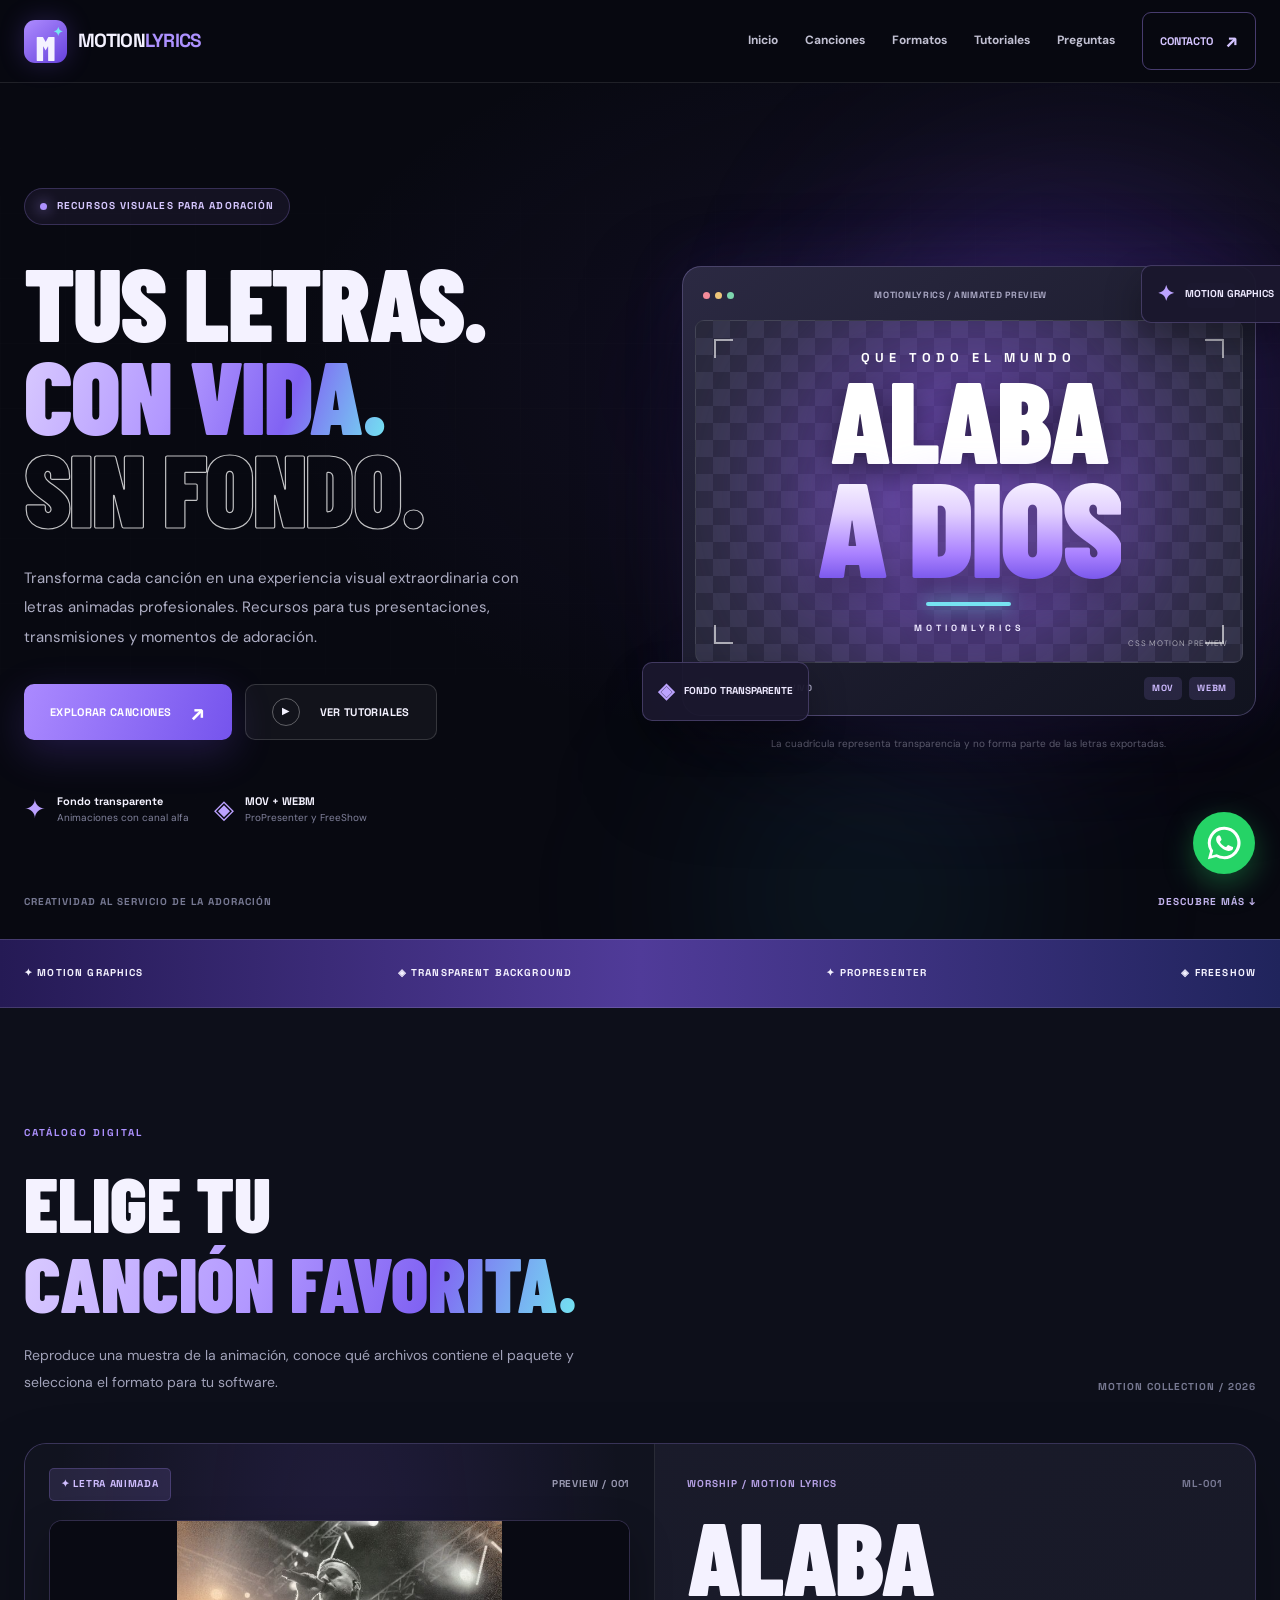
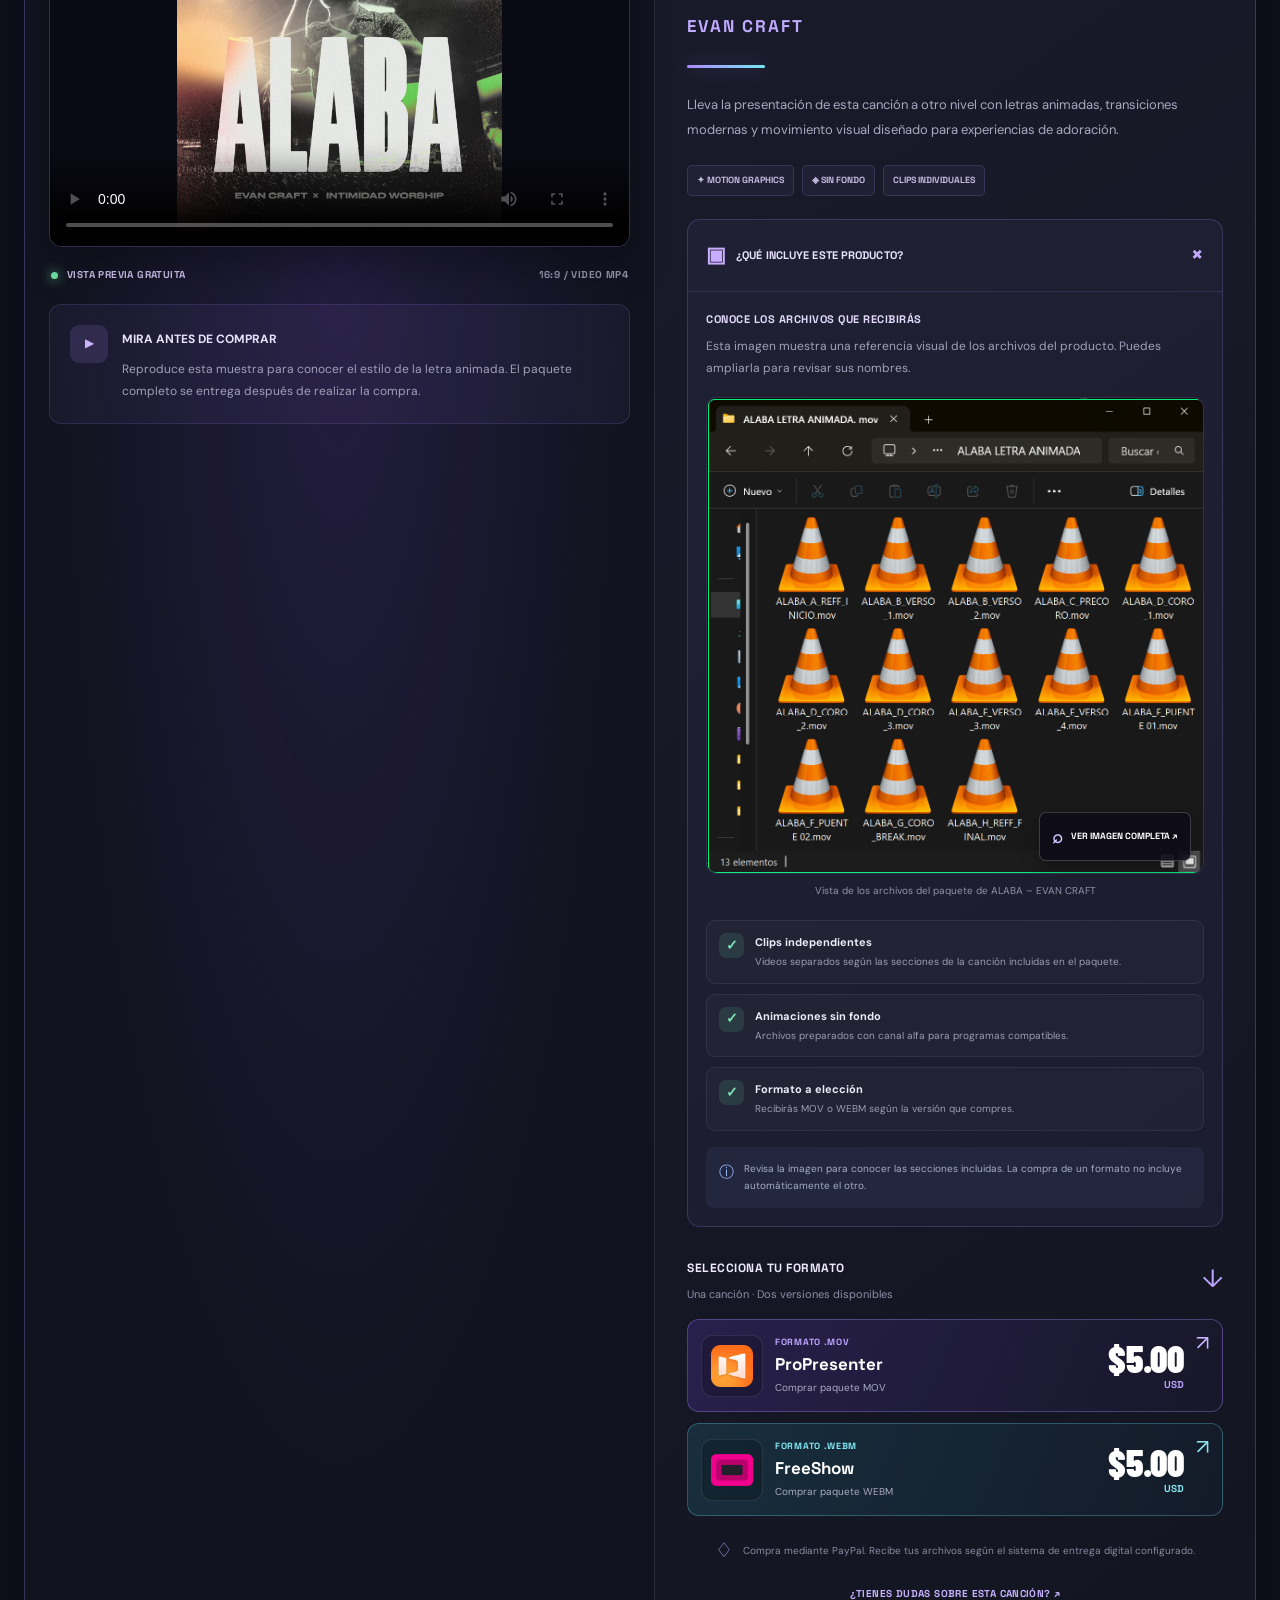
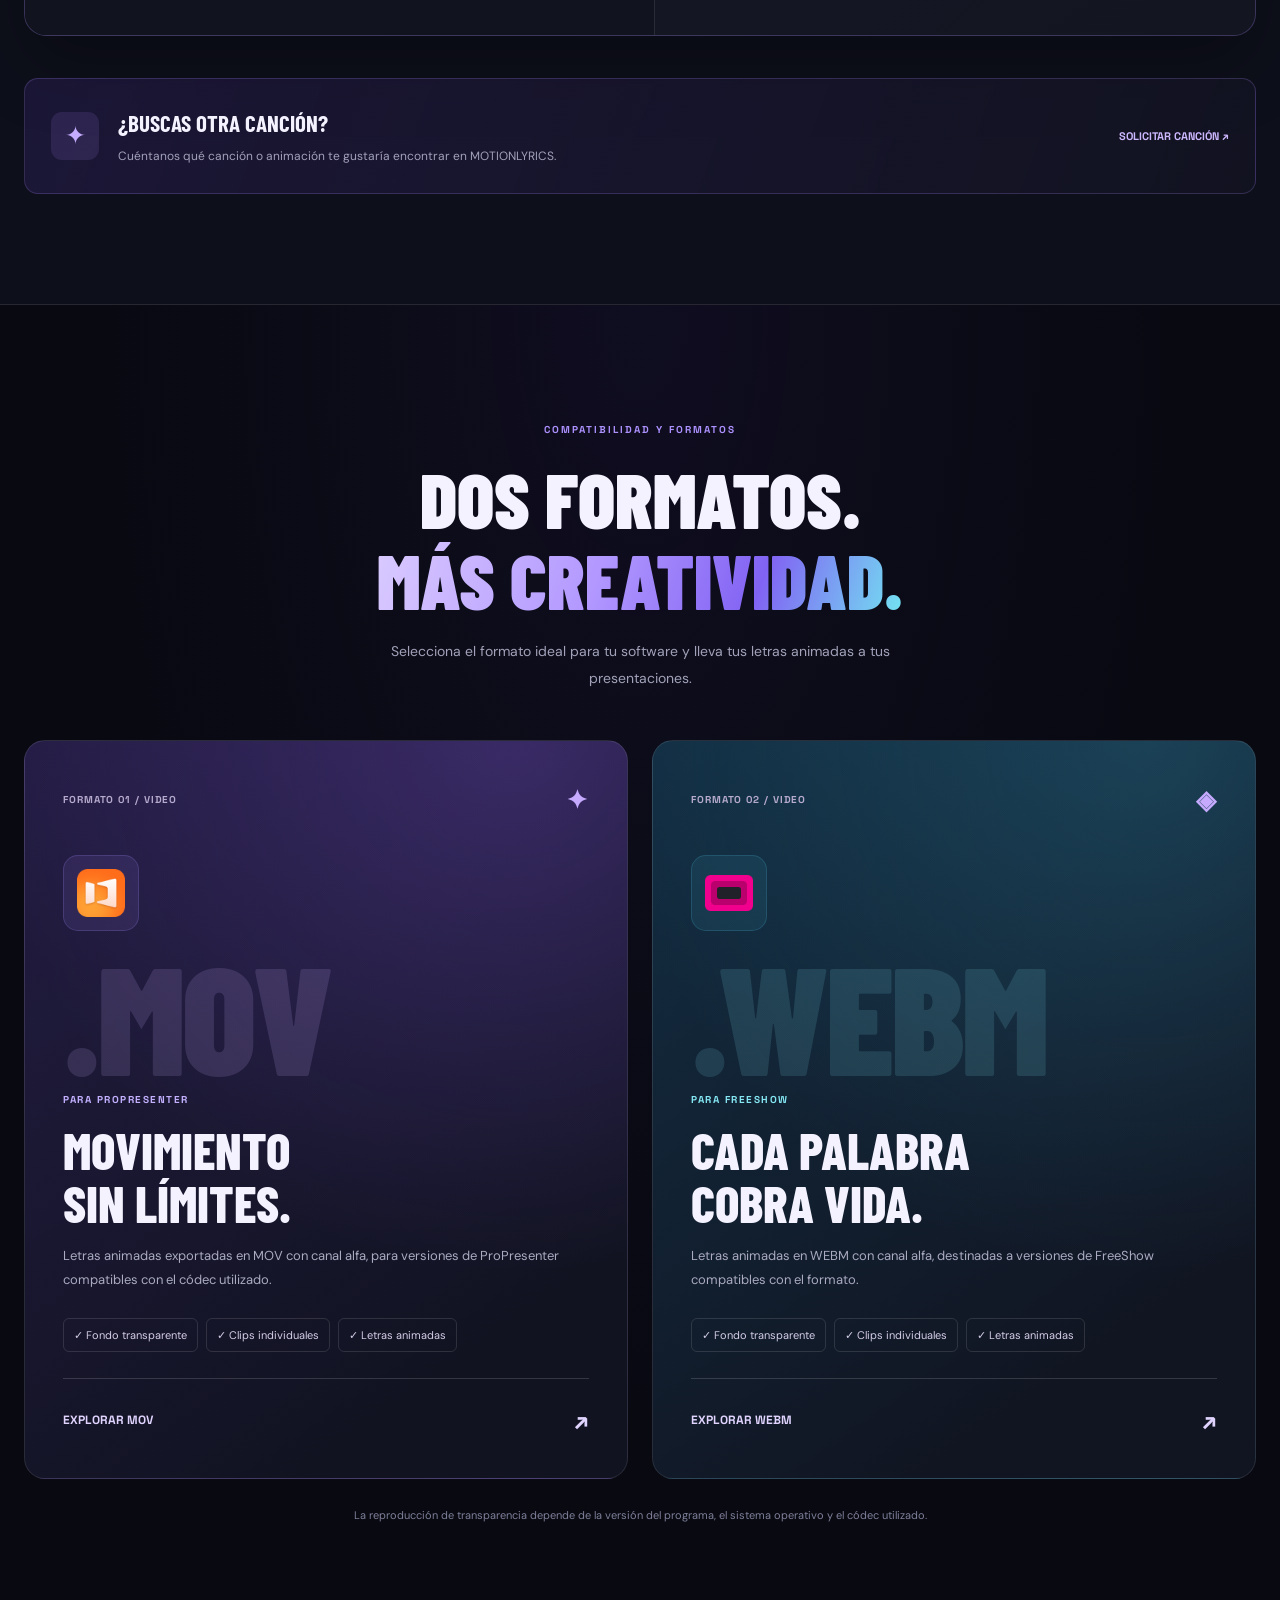
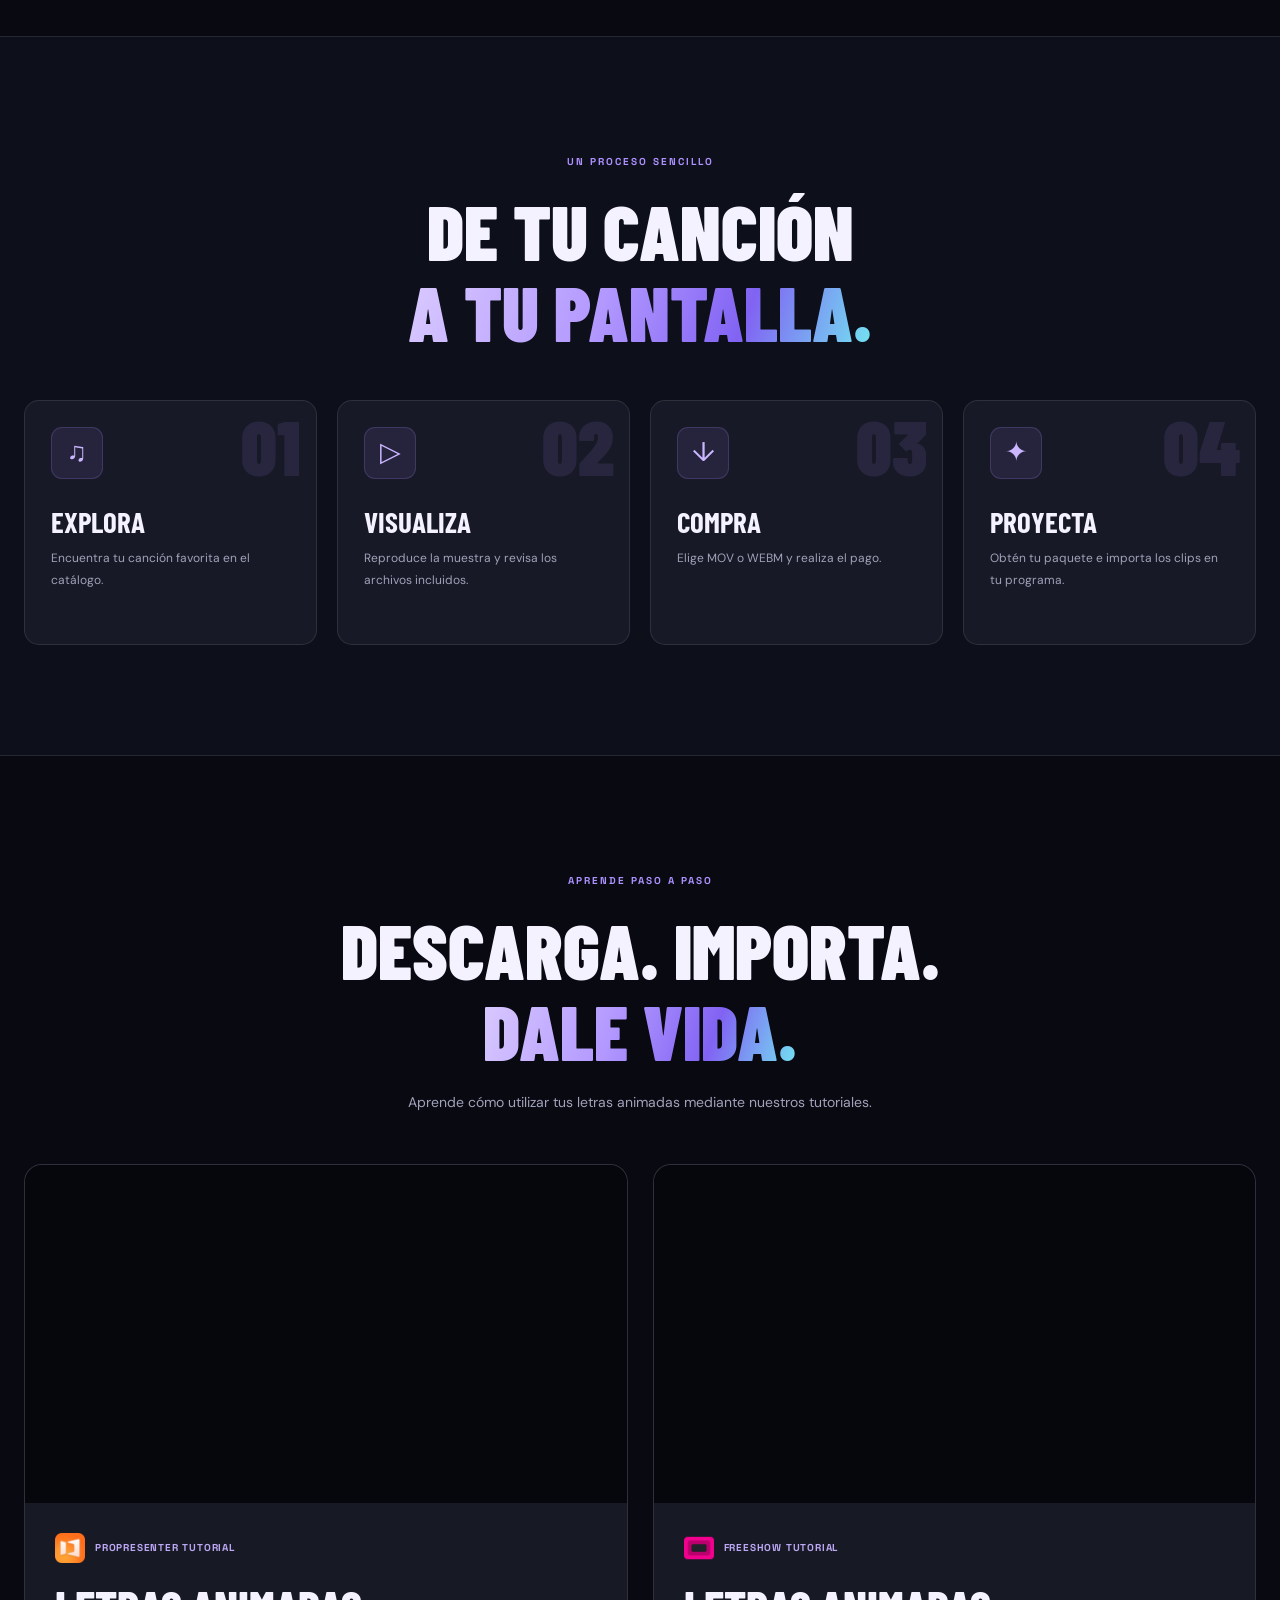
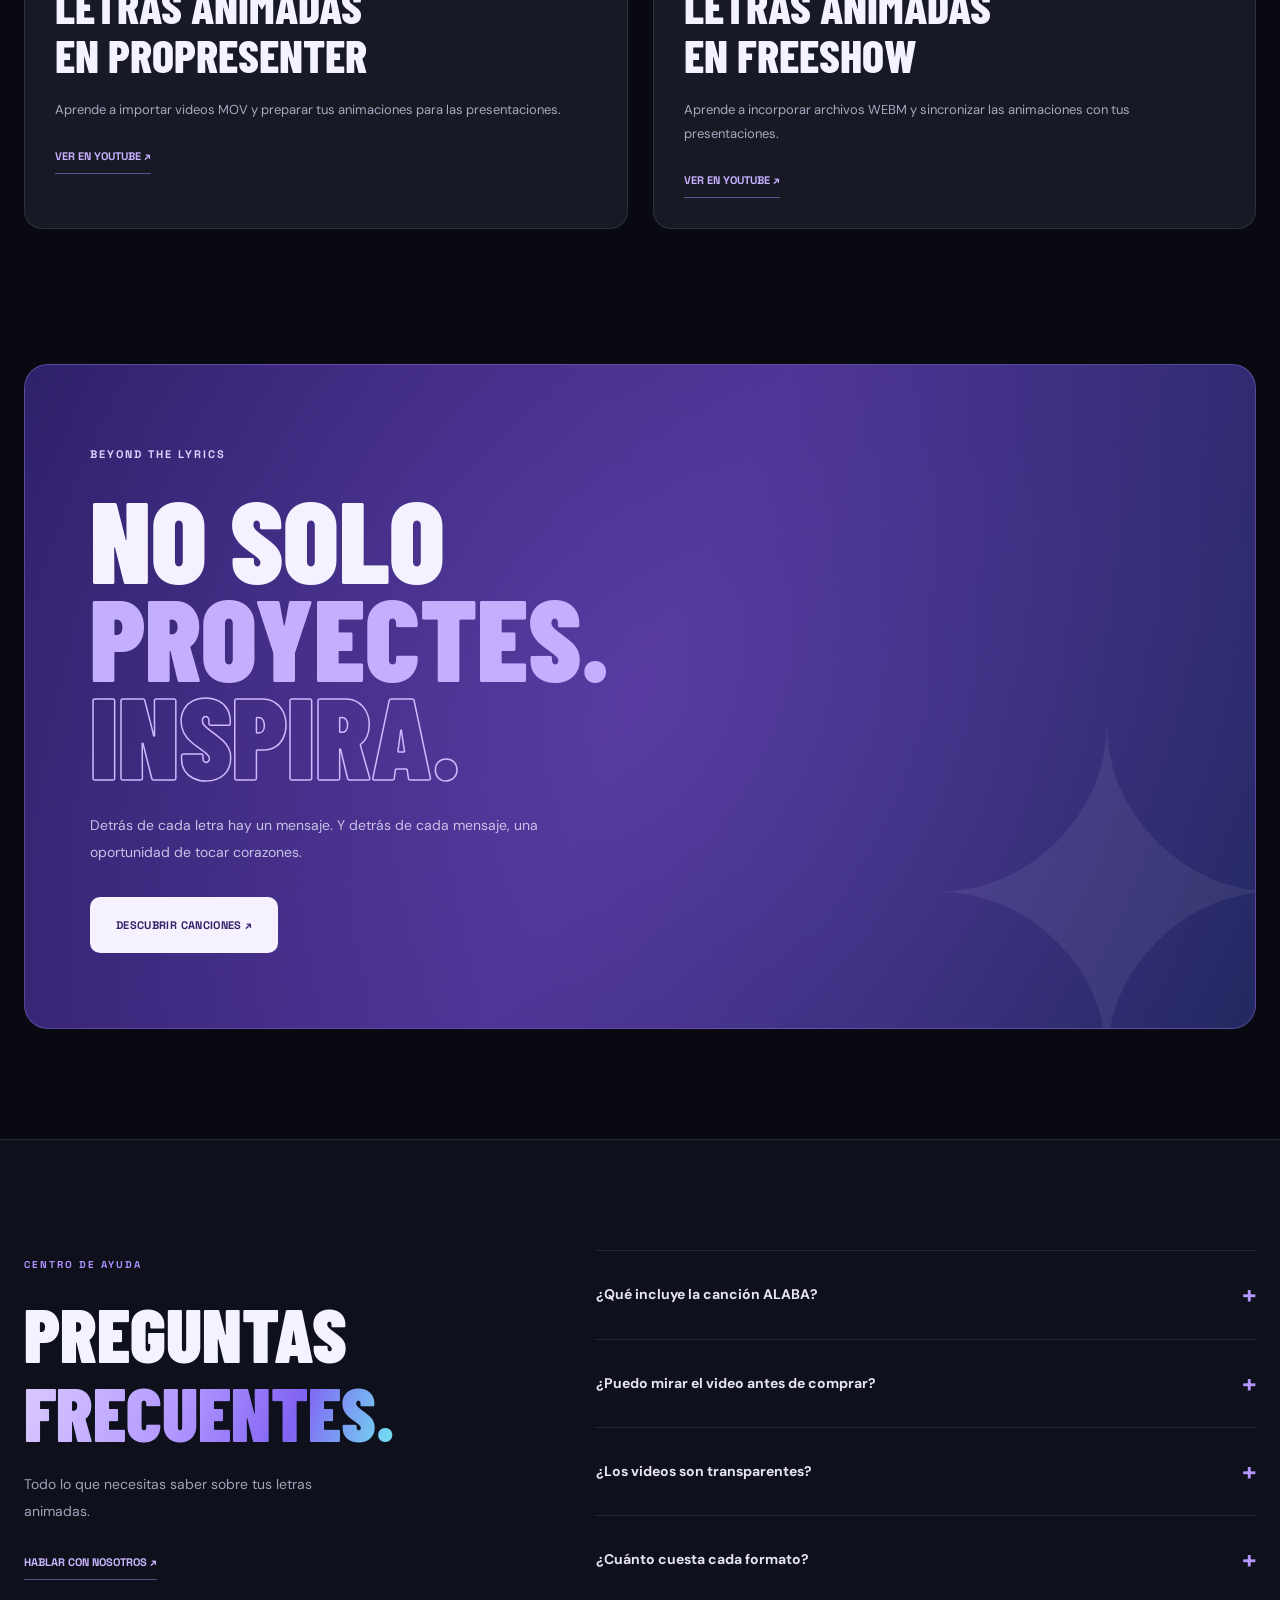
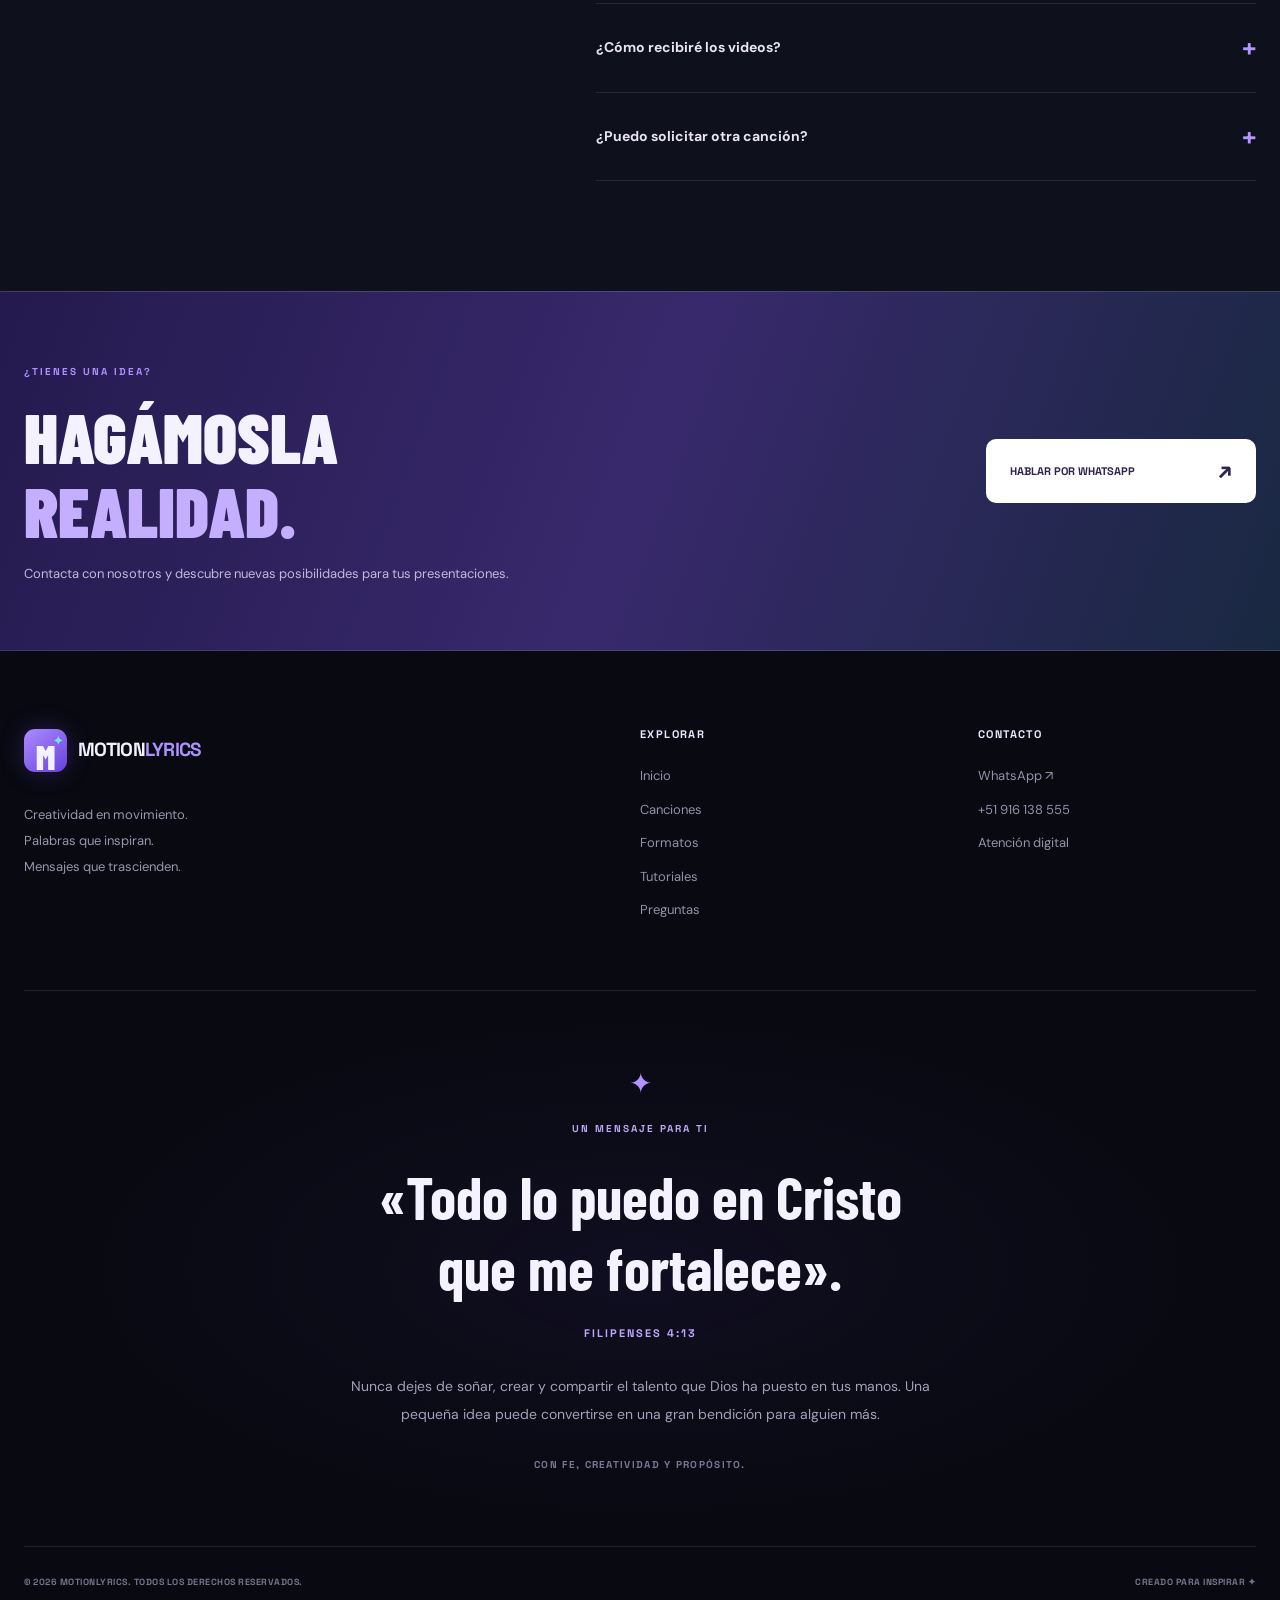
==== commit c90311f4: "Add files via upload" ====
--- a/index.html
+++ b/index.html
@@ -1,19 +1,21 @@
 
 <!DOCTYPE html>
 <html lang="es">
+
 <head>
   <meta charset="UTF-8">
   <meta name="viewport" content="width=device-width, initial-scale=1.0">
-  <meta name="theme-color" content="#080910">
-
-  <title>MOTIONLYRICS | Letras Animadas para ProPresenter y FreeShow</title>
-
-  <meta name="description" content="Compra letras animadas con fondo transparente en MOV para ProPresenter y WEBM para FreeShow. Descubre MOTIONLYRICS, mira las vistas previas y elige tu canción favorita.">
+  <meta name="theme-color" content="#080911">
+
+  <title>MOTIONLYRICS | Letras Animadas para Iglesias</title>
+
+  <meta name="description"
+    content="Letras animadas con fondo transparente para ProPresenter y FreeShow. Descubre ALABA de Evan Craft, mira la vista previa y compra tu formato MOV o WEBM.">
 
   <link rel="preconnect" href="https://fonts.googleapis.com">
   <link rel="preconnect" href="https://fonts.gstatic.com" crossorigin>
 
-  <link href="https://fonts.googleapis.com/css2?family=Barlow+Condensed:wght@400;500;600;700;800;900&family=DM+Sans:wght@400;500;600;700;800&family=Space+Grotesk:wght@400;500;600;700&display=swap" rel="stylesheet">
+  <link href="https://fonts.googleapis.com/css2?family=Barlow+Condensed:wght@500;600;700;800;900&family=DM+Sans:wght@400;500;600;700;800&family=Space+Grotesk:wght@400;500;600;700&display=swap" rel="stylesheet">
 
   <link rel="stylesheet" href="style.css">
 </head>
@@ -21,9 +23,9 @@
 <body>
 
   <!--
-  ====================================================
-  MOTIONLYRICS - GUÍA DE ARCHIVOS
-  ====================================================
+  ==========================================
+  MOTIONLYRICS - ARCHIVOS UTILIZADOS
+  ==========================================
 
   motionlyrics/
   |
@@ -36,57 +38,54 @@
   |
   |-- media/
       |-- ALABA_A_REFF_INICIO.mp4
+      |-- archivos.jpg
       |-- portada.jpg
 
-  PARA CAMBIAR LOS ENLACES DE PAYPAL:
-
-  Busca en este HTML:
-
-  REEMPLAZA_ID_PAYPAL_MOV
-
-  REEMPLAZA_ID_PAYPAL_WEBM
-
-  Sustituye la URL completa de cada botón por
-  tu enlace real de pago de PayPal.
-
   IMPORTANTE:
-  HTML y CSS no verifican pagos ni desbloquean
-  descargas automáticamente.
-
-  Para la entrega automática de archivos después
-  del pago necesitas PayPal conectado a un sistema
-  de entrega digital o una plataforma de ventas
-  con confirmación de pagos.
-
-  No publiques los MOV/WEBM completos como archivos
-  accesibles en la carpeta pública del sitio.
-
-  ====================================================
+
+  1. El texto animado del HERO se crea
+     con HTML y CSS, no modifica el MP4.
+
+  2. Para cambiar los enlaces de pago,
+     busca REEMPLAZA_ENLACE_PAYPAL.
+
+  3. El precio visible es $5 USD
+     por cada formato.
+
+  4. Para entregar automáticamente los
+     productos después del pago necesitas
+     una plataforma de entrega digital.
+
+  5. No subas los MOV y WEBM completos
+     a una carpeta pública de la página.
+
+  ==========================================
   -->
 
 
-  <!-- ============================================
-       HEADER
-  ============================================ -->
+  <!-- =====================================
+       NAVEGACIÓN
+  ====================================== -->
 
   <header class="header">
 
-    <nav class="navbar container">
-
-      <a href="#inicio" class="logo">
-        <span class="logo-icon">M<span>✦</span></span>
-        <span class="logo-name">MOTION<span>LYRICS</span></span>
+    <nav class="nav container" aria-label="Navegación principal">
+
+      <a href="#inicio" class="logo" aria-label="MOTIONLYRICS inicio">
+        <span class="logo-mark">M<span>✦</span></span>
+        <span class="logo-word">MOTION<span>LYRICS</span></span>
       </a>
 
       <input type="checkbox" id="menu-toggle" class="menu-toggle">
 
-      <label for="menu-toggle" class="menu-btn" aria-label="Abrir menú">
+      <label for="menu-toggle" class="menu-button" aria-label="Mostrar menú">
         <span></span>
         <span></span>
         <span></span>
       </label>
 
       <div class="nav-links">
+
         <a href="#inicio">Inicio</a>
         <a href="#catalogo">Canciones</a>
         <a href="#formatos">Formatos</a>
@@ -95,12 +94,12 @@
 
         <a
           href="https://wa.me/51916138555?text=Hola%2C%20quiero%20informaci%C3%B3n%20sobre%20MOTIONLYRICS"
-          class="nav-contact"
           target="_blank"
           rel="noopener noreferrer"
-        >
+          class="nav-contact">
           CONTACTO <span>↗</span>
         </a>
+
       </div>
 
     </nav>
@@ -110,15 +109,16 @@
 
   <main>
 
-    <!-- ============================================
-         HERO PRINCIPAL
-    ============================================ -->
+    <!-- =====================================
+         HERO
+         ANIMACIÓN CSS: ALABA A DIOS
+    ====================================== -->
 
     <section class="hero" id="inicio">
 
-      <div class="hero-glow glow-one"></div>
-      <div class="hero-glow glow-two"></div>
-      <div class="hero-grid-bg"></div>
+      <div class="hero-grid"></div>
+      <div class="hero-glow glow-purple"></div>
+      <div class="hero-glow glow-cyan"></div>
 
       <div class="container hero-layout">
 
@@ -126,25 +126,23 @@
 
           <div class="eyebrow">
             <span class="eyebrow-dot"></span>
-            MOTION GRAPHICS PARA ADORACIÓN
+            RECURSOS VISUALES PARA ADORACIÓN
           </div>
 
           <h1>
-            LETRAS QUE<br>
-            <span class="gradient-text">COBRAN VIDA.</span><br>
+            TUS LETRAS.<br>
+            <span class="gradient-text">CON VIDA.</span><br>
             <span class="outline-text">SIN FONDO.</span>
           </h1>
 
           <p class="hero-description">
             Transforma cada canción en una experiencia visual
-            extraordinaria. Letras animadas profesionales,
-            listas para tus presentaciones y transmisiones.
-            Descubre nuestros recursos para
-            <strong>ProPresenter</strong> y
-            <strong>FreeShow</strong>.
+            extraordinaria con letras animadas profesionales.
+            Recursos para tus presentaciones, transmisiones
+            y momentos de adoración.
           </p>
 
-          <div class="hero-actions">
+          <div class="hero-buttons">
 
             <a href="#catalogo" class="button button-primary">
               EXPLORAR CANCIONES
@@ -152,29 +150,27 @@
             </a>
 
             <a href="#tutoriales" class="button button-outline">
-              <span class="play-symbol">▶</span>
+              <span class="small-play">▶</span>
               VER TUTORIALES
             </a>
 
           </div>
 
-          <div class="hero-feature-list">
+          <div class="hero-features">
 
             <div class="hero-feature">
-              <span class="feature-mark">✦</span>
+              <span class="hero-feature-icon">✦</span>
               <div>
                 <strong>Fondo transparente</strong>
                 <small>Animaciones con canal alfa</small>
               </div>
             </div>
 
-            <div class="feature-divider"></div>
-
             <div class="hero-feature">
-              <span class="feature-mark">◈</span>
+              <span class="hero-feature-icon">◈</span>
               <div>
                 <strong>MOV + WEBM</strong>
-                <small>Formatos de video digital</small>
+                <small>ProPresenter y FreeShow</small>
               </div>
             </div>
 
@@ -183,17 +179,15 @@
         </div>
 
 
-        <!-- =========================================
-             PREVIEW ARTÍSTICO CON CSS PURO
-        ========================================== -->
-
-        <div class="hero-visual">
-
-          <div class="visual-halo"></div>
-
-          <div class="visual-window">
-
-            <div class="visual-toolbar">
+        <!-- ANIMACIÓN VISUAL CON CSS PURO -->
+
+        <div class="hero-preview">
+
+          <div class="preview-halo"></div>
+
+          <div class="preview-window">
+
+            <div class="preview-toolbar">
 
               <div class="window-dots">
                 <span></span>
@@ -201,57 +195,66 @@
                 <span></span>
               </div>
 
-              <span>MOTIONLYRICS / PREVIEW</span>
-
-              <span class="alpha-label">ALPHA</span>
-
-            </div>
-
-            <div class="transparency-preview">
-
-              <div class="preview-light"></div>
-
-              <span class="corner corner-1"></span>
-              <span class="corner corner-2"></span>
-              <span class="corner corner-3"></span>
-              <span class="corner corner-4"></span>
-
-              <div class="preview-typography">
-
-                <span class="preview-overline">
-                  MOTION LYRICS
+              <span>MOTIONLYRICS / ANIMATED PREVIEW</span>
+
+              <span class="toolbar-alpha">ALPHA</span>
+
+            </div>
+
+            <div class="preview-stage">
+
+              <div class="stage-glow"></div>
+
+              <span class="stage-corner top-left"></span>
+              <span class="stage-corner top-right"></span>
+              <span class="stage-corner bottom-left"></span>
+              <span class="stage-corner bottom-right"></span>
+
+              <!--
+              LETRA ANIMADA PRINCIPAL
+
+              TEXTO:
+              ALABA A DIOS
+
+              Puedes modificar estas palabras.
+              -->
+
+              <div class="animated-lyrics">
+
+                <span class="animated-overline">
+                  QUE TODO EL MUNDO
                 </span>
 
-                <strong class="preview-title">
+                <strong class="animated-main">
                   ALABA
                 </strong>
 
-                <strong class="preview-big-title">
-                  ALABA
+                <strong class="animated-impact">
+                  A DIOS
                 </strong>
 
-                <span class="preview-line"></span>
-
-                <span class="preview-caption">
-                  LETRAS ANIMADAS
+                <span class="animated-bar"></span>
+
+                <span class="animated-subtitle">
+                  MOTIONLYRICS
                 </span>
 
               </div>
 
-              <span class="preview-corner-label">
-                TRANSPARENT BACKGROUND
+              <span class="stage-watermark">
+                CSS MOTION PREVIEW
               </span>
 
             </div>
 
-            <div class="visual-bottom">
-
-              <span class="visual-live">
-                <span></span>
-                MOTION PREVIEW
+            <div class="preview-toolbar preview-toolbar-bottom">
+
+              <span class="preview-live">
+                <span class="live-dot"></span>
+                ANIMACIÓN EN VIVO
               </span>
 
-              <div class="format-mini">
+              <div class="toolbar-formats">
                 <span>MOV</span>
                 <span>WEBM</span>
               </div>
@@ -260,52 +263,54 @@
 
           </div>
 
-          <div class="float-label float-label-one">
+          <div class="floating-chip chip-one">
             <span>✦</span>
             MOTION GRAPHICS
           </div>
 
-          <div class="float-label float-label-two">
+          <div class="floating-chip chip-two">
             <span>◈</span>
             FONDO TRANSPARENTE
           </div>
 
-          <p class="visual-caption">
-            Demostración tipográfica creada únicamente con CSS.
+          <p class="preview-explanation">
+            La cuadrícula representa transparencia y no forma
+            parte de las letras exportadas.
           </p>
 
         </div>
 
       </div>
 
-      <div class="hero-bottom container">
-        <span>LA CREATIVIDAD AL SERVICIO DE LA ADORACIÓN</span>
+      <div class="container hero-bottom">
+        <span>CREATIVIDAD AL SERVICIO DE LA ADORACIÓN</span>
         <a href="#catalogo">DESCUBRE MÁS ↓</a>
       </div>
 
     </section>
 
 
-    <!-- ============================================
+    <!-- =====================================
          FRANJA
-    ============================================ -->
-
-    <section class="features-strip">
-
-      <div class="container strip-content">
-        <span>✦ MOTION LYRICS</span>
-        <span>◈ FONDO TRANSPARENTE</span>
+    ====================================== -->
+
+    <div class="feature-strip">
+
+      <div class="container strip-inner">
+
+        <span>✦ MOTION GRAPHICS</span>
+        <span>◈ TRANSPARENT BACKGROUND</span>
         <span>✦ PROPRESENTER</span>
         <span>◈ FREESHOW</span>
+
       </div>
 
-    </section>
-
-
-
-    <!-- ============================================
-         CATÁLOGO
-    ============================================ -->
+    </div>
+
+
+    <!-- =====================================
+         CATÁLOGO DE CANCIONES
+    ====================================== -->
 
     <section class="catalog section" id="catalogo">
 
@@ -314,127 +319,95 @@
         <div class="section-heading">
 
           <div>
-            <span class="section-tag">NUESTRA COLECCIÓN</span>
+            <span class="section-kicker">CATÁLOGO DIGITAL</span>
 
             <h2>
-              ENCUENTRA TU<br>
+              ELIGE TU<br>
               <span class="gradient-text">CANCIÓN FAVORITA.</span>
             </h2>
 
             <p>
-              Explora nuestras letras animadas, reproduce
-              una muestra y elige el formato que necesitas.
-            </p>
-          </div>
-
-          <span class="heading-side">
-            DIGITAL MOTION COLLECTION / 2026
+              Reproduce una muestra de la animación, conoce
+              qué archivos contiene el paquete y selecciona
+              el formato para tu software.
+            </p>
+          </div>
+
+          <span class="section-side">
+            MOTION COLLECTION / 2026
           </span>
 
         </div>
 
 
-        <div class="catalog-toolbar">
-
-          <span>CATÁLOGO DE CANCIONES</span>
-
-          <span class="catalog-status">
-            <span></span>
-            PREVIEW DISPONIBLE
-          </span>
-
-        </div>
-
-
-
-        <!-- ========================================
-             PRODUCTO 01
-             ALABA - EVAN CRAFT
-
-             VIDEO:
-             media/ALABA_A_REFF_INICIO.mp4
-
-             PORTADA:
-             media/portada.jpg
-        ========================================= -->
-
-        <article class="song-product">
-
-          <!-- COLUMNA IZQUIERDA: VIDEO -->
-
-          <div class="song-visual">
-
-            <div class="song-visual-top">
-
-              <span class="song-new">
+        <!-- =====================================
+             CANCIÓN 01: ALABA - EVAN CRAFT
+        ====================================== -->
+
+        <article class="product-card">
+
+          <!-- VIDEO Y PORTADA -->
+
+          <div class="product-left">
+
+            <div class="product-preview-header">
+
+              <span class="product-featured">
                 ✦ LETRA ANIMADA
               </span>
 
-              <span class="song-ratio">
-                16:9 · MOTION VIDEO
-              </span>
-
-            </div>
-
-
-            <div class="song-video-wrap">
-
-              <!--
-              AQUÍ SE REPRODUCE TU VIDEO REAL.
-
-              Cambia únicamente la ruta src si
-              cambias el nombre del archivo.
-
-              El poster será la imagen que verá
-              el cliente antes de reproducir.
-              -->
+              <span>PREVIEW / 001</span>
+
+            </div>
+
+
+            <!-- VIDEO REAL DEL PROYECTO -->
+
+            <div class="video-frame">
 
               <video
-                class="song-video"
+                class="product-video"
                 controls
                 playsinline
                 preload="metadata"
                 poster="media/portada.jpg"
-                aria-label="Vista previa de ALABA - EVAN CRAFT"
-              >
+                aria-label="Vista previa de ALABA de Evan Craft">
+
                 <source
                   src="media/ALABA_A_REFF_INICIO.mp4"
-                  type="video/mp4"
-                >
-
-                Tu navegador no admite videos HTML5.
+                  type="video/mp4">
+
+                Tu navegador no admite este video.
 
               </video>
 
             </div>
 
 
-            <div class="song-preview-info">
-
-              <span class="preview-status">
+            <div class="preview-meta">
+
+              <span class="preview-meta-live">
                 <span></span>
                 VISTA PREVIA GRATUITA
               </span>
 
-              <span>
-                REPRODUCE EL VIDEO
-              </span>
-
-            </div>
-
-
-            <div class="song-preview-description">
-
-              <div class="preview-description-icon">▶</div>
+              <span>16:9 / VIDEO MP4</span>
+
+            </div>
+
+
+            <div class="preview-message">
+
+              <span class="preview-message-icon">▶</span>
 
               <div>
-                <strong>Mira la animación antes de comprar</strong>
+                <strong>MIRA ANTES DE COMPRAR</strong>
 
                 <p>
-                  Esta es una muestra del diseño visual.
-                  El paquete adquirido contiene los clips
-                  correspondientes a la versión ofrecida
-                  de la canción.
+                  Reproduce esta muestra para conocer
+                  el estilo de la letra animada.
+                  El paquete completo se entrega
+                  después de realizar la compra.
                 </p>
               </div>
 
@@ -443,77 +416,166 @@
           </div>
 
 
-
-          <!-- COLUMNA DERECHA: INFORMACIÓN -->
-
-          <div class="song-information">
-
-            <div class="song-info-top">
-
-              <span class="song-category">
-                WORSHIP · MOTION LYRICS
+          <!-- INFORMACIÓN DE LA CANCIÓN -->
+
+          <div class="product-right">
+
+            <div class="product-heading-row">
+
+              <span class="product-kicker">
+                WORSHIP / MOTION LYRICS
               </span>
 
-              <span class="song-number">
-                ML / 001
-              </span>
-
-            </div>
-
-            <h3 class="song-name">ALABA</h3>
-
-            <p class="song-artist">
+              <span class="product-code">ML-001</span>
+
+            </div>
+
+
+            <h3 class="product-title">ALABA</h3>
+
+            <p class="product-artist">
               EVAN CRAFT
             </p>
 
-            <div class="song-gradient-line"></div>
-
-            <p class="song-description">
+            <div class="product-accent"></div>
+
+            <p class="product-description">
               Lleva la presentación de esta canción
-              a un nuevo nivel con letras animadas
-              de estilo moderno, movimiento dinámico
-              y un diseño visual preparado para
-              producciones de adoración.
-            </p>
-
-
-            <div class="song-tags">
+              a otro nivel con letras animadas,
+              transiciones modernas y movimiento
+              visual diseñado para experiencias
+              de adoración.
+            </p>
+
+            <div class="product-tags">
 
               <span>✦ MOTION GRAPHICS</span>
-              <span>◈ FONDO TRANSPARENTE</span>
+              <span>◈ SIN FONDO</span>
               <span>CLIPS INDIVIDUALES</span>
 
             </div>
 
 
-            <!-- CONTENIDO DEL PAQUETE -->
-
-            <details class="song-details">
+            <!-- =====================================
+                 QUÉ INCLUYE ESTE PRODUCTO
+
+                 NUEVO:
+                 media/archivos.jpg
+
+                 La imagen aparece aquí y puede
+                 abrirse en tamaño completo.
+            ====================================== -->
+
+            <details class="product-includes" open>
 
               <summary>
-                ¿QUÉ INCLUYE ESTE PRODUCTO?
-                <span>+</span>
+                <span>
+                  <span class="includes-symbol">▣</span>
+                  ¿QUÉ INCLUYE ESTE PRODUCTO?
+                </span>
+
+                <span class="details-plus">+</span>
               </summary>
 
-              <div class="song-details-content">
-
-                <p>
-                  El paquete incluye los clips de letra
-                  animada correspondientes a las secciones
-                  de la versión de canción adquirida.
-                </p>
-
-                <p>
-                  Las estrofas, coros, puentes y demás
-                  secciones se organizan en videos
-                  individuales cuando están incluidos
-                  en el arreglo ofrecido.
-                </p>
-
-                <p>
-                  Confirma el listado exacto de archivos
-                  del paquete antes de realizar tu compra.
-                </p>
+
+              <div class="includes-content">
+
+                <div class="includes-intro">
+
+                  <strong>
+                    CONOCE LOS ARCHIVOS QUE RECIBIRÁS
+                  </strong>
+
+                  <p>
+                    Esta imagen muestra una referencia visual
+                    de los archivos del producto. Puedes
+                    ampliarla para revisar sus nombres.
+                  </p>
+
+                </div>
+
+
+                <!-- IMAGEN REAL: archivos.jpg -->
+
+                <figure class="included-files">
+
+                  <a
+                    href="media/archivos.jpg"
+                    target="_blank"
+                    rel="noopener noreferrer"
+                    class="included-image-link"
+                    title="Abrir imagen completa de archivos incluidos">
+
+                    <img
+                      src="media/archivos.jpg"
+                      alt="Imagen de los archivos incluidos en el paquete de ALABA - EVAN CRAFT"
+                      loading="lazy">
+
+                    <span class="image-zoom-label">
+                      <span>⌕</span>
+                      VER IMAGEN COMPLETA ↗
+                    </span>
+
+                  </a>
+
+                  <figcaption>
+                    Vista de los archivos del paquete
+                    de ALABA – EVAN CRAFT
+                  </figcaption>
+
+                </figure>
+
+
+                <!-- DETALLES DEL CONTENIDO -->
+
+                <div class="included-features">
+
+                  <div class="included-feature">
+                    <span class="included-check">✓</span>
+                    <div>
+                      <strong>Clips independientes</strong>
+                      <small>
+                        Videos separados según las secciones
+                        de la canción incluidas en el paquete.
+                      </small>
+                    </div>
+                  </div>
+
+                  <div class="included-feature">
+                    <span class="included-check">✓</span>
+                    <div>
+                      <strong>Animaciones sin fondo</strong>
+                      <small>
+                        Archivos preparados con canal alfa
+                        para programas compatibles.
+                      </small>
+                    </div>
+                  </div>
+
+                  <div class="included-feature">
+                    <span class="included-check">✓</span>
+                    <div>
+                      <strong>Formato a elección</strong>
+                      <small>
+                        Recibirás MOV o WEBM según
+                        la versión que compres.
+                      </small>
+                    </div>
+                  </div>
+
+                </div>
+
+
+                <div class="includes-note">
+                  <span>ⓘ</span>
+
+                  <p>
+                    Revisa la imagen para conocer las
+                    secciones incluidas. La compra de
+                    un formato no incluye automáticamente
+                    el otro.
+                  </p>
+                </div>
 
               </div>
 
@@ -521,160 +583,128 @@
 
 
 
-            <!-- ====================================
-                 PRECIO
-            ===================================== -->
+            <!-- =====================================
+                 PRECIOS Y PAYPAL
+            ====================================== -->
 
             <div class="purchase-heading">
 
               <div>
-                <span class="purchase-label">
-                  SELECCIONA TU FORMATO
-                </span>
-
-                <p>
-                  Cada formato se adquiere por separado.
-                </p>
+                <span>SELECCIONA TU FORMATO</span>
+                <p>Una canción · Dos versiones disponibles</p>
               </div>
 
-              <span class="purchase-down">↓</span>
-
-            </div>
-
-
-
-            <!-- ====================================
-                 OPCIÓN 1 - PROPRESENTER
+              <span class="purchase-arrow">↓</span>
+
+            </div>
+
+
+            <!-- =====================================
+                 PROPRESENTER MOV
                  PRECIO: $5.00 USD
 
-                 CAMBIA EL LINK DE PAYPAL EN href
-            ===================================== -->
+                 REEMPLAZA EL href POR TU
+                 ENLACE REAL DE PAYPAL
+            ====================================== -->
 
             <a
-              href="https://www.paypal.com/ncp/payment/REEMPLAZA_ID_PAYPAL_MOV"
+              href="https://www.paypal.com/ncp/payment/REEMPLAZA_ENLACE_PAYPAL_MOV"
               target="_blank"
               rel="noopener noreferrer"
-              class="buy-option buy-propresenter"
-              aria-label="Comprar ALABA formato MOV para ProPresenter por 5 dólares"
-            >
-
-              <div class="software-logo software-logo-pro">
+              class="purchase-option option-pro"
+              aria-label="Comprar ALABA en MOV para ProPresenter por 5 dólares">
+
+              <span class="purchase-software-logo">
 
                 <img
                   src="logo/propresenter-logo.webp"
-                  alt="Logotipo de ProPresenter"
-                  loading="lazy"
-                >
-
-              </div>
-
-
-              <div class="buy-option-info">
-
-                <span class="buy-format">
-                  FORMATO .MOV
-                </span>
-
-                <strong>
-                  ProPresenter
-                </strong>
-
-                <small>
-                  Comprar y obtener el paquete MOV
-                </small>
-
-              </div>
-
-
-              <div class="buy-price">
-
+                  alt="Logotipo de ProPresenter">
+
+              </span>
+
+              <span class="purchase-description">
+
+                <span class="purchase-format">FORMATO .MOV</span>
+
+                <strong>ProPresenter</strong>
+
+                <small>Comprar paquete MOV</small>
+
+              </span>
+
+              <span class="purchase-price">
                 <strong>$5.00</strong>
                 <small>USD</small>
-
-              </div>
-
-              <span class="buy-arrow">↗</span>
+              </span>
+
+              <span class="purchase-link-icon">↗</span>
 
             </a>
 
 
 
-            <!-- ====================================
-                 OPCIÓN 2 - FREESHOW
+            <!-- =====================================
+                 FREESHOW WEBM
                  PRECIO: $5.00 USD
 
-                 CAMBIA EL LINK DE PAYPAL EN href
-            ===================================== -->
+                 REEMPLAZA EL href POR TU
+                 ENLACE REAL DE PAYPAL
+            ====================================== -->
 
             <a
-              href="https://www.paypal.com/ncp/payment/REEMPLAZA_ID_PAYPAL_WEBM"
+              href="https://www.paypal.com/ncp/payment/REEMPLAZA_ENLACE_PAYPAL_WEBM"
               target="_blank"
               rel="noopener noreferrer"
-              class="buy-option buy-freeshow"
-              aria-label="Comprar ALABA formato WEBM para FreeShow por 5 dólares"
-            >
-
-              <div class="software-logo software-logo-free">
+              class="purchase-option option-free"
+              aria-label="Comprar ALABA en WEBM para FreeShow por 5 dólares">
+
+              <span class="purchase-software-logo">
 
                 <img
                   src="logo/logo-freeshow.webp"
-                  alt="Logotipo de FreeShow"
-                  loading="lazy"
-                >
-
-              </div>
-
-
-              <div class="buy-option-info">
-
-                <span class="buy-format">
-                  FORMATO .WEBM
-                </span>
-
-                <strong>
-                  FreeShow
-                </strong>
-
-                <small>
-                  Comprar y obtener el paquete WEBM
-                </small>
-
-              </div>
-
-
-              <div class="buy-price">
-
+                  alt="Logotipo de FreeShow">
+
+              </span>
+
+              <span class="purchase-description">
+
+                <span class="purchase-format">FORMATO .WEBM</span>
+
+                <strong>FreeShow</strong>
+
+                <small>Comprar paquete WEBM</small>
+
+              </span>
+
+              <span class="purchase-price">
                 <strong>$5.00</strong>
                 <small>USD</small>
-
-              </div>
-
-              <span class="buy-arrow">↗</span>
+              </span>
+
+              <span class="purchase-link-icon">↗</span>
 
             </a>
 
 
-
-            <div class="purchase-bottom">
-
-              <span class="purchase-lock">♢</span>
+            <div class="payment-info">
+              <span>♢</span>
 
               <p>
-                Pago mediante PayPal. La entrega
-                digital se realiza después de
-                confirmar la compra.
+                Compra mediante PayPal.
+                Recibe tus archivos según el sistema
+                de entrega digital configurado.
               </p>
-
             </div>
 
 
             <a
-              href="https://wa.me/51916138555?text=Hola%2C%20quiero%20consultar%20sobre%20la%20canci%C3%B3n%20ALABA%20de%20Evan%20Craft"
+              href="https://wa.me/51916138555?text=Hola%2C%20quiero%20consultar%20sobre%20ALABA%20de%20Evan%20Craft"
               target="_blank"
               rel="noopener noreferrer"
-              class="song-question"
-            >
-              ¿TIENES UNA PREGUNTA SOBRE ESTA CANCIÓN? ↗
+              class="product-contact">
+
+              ¿TIENES DUDAS SOBRE ESTA CANCIÓN? ↗
+
             </a>
 
           </div>
@@ -682,29 +712,25 @@
         </article>
 
 
-
-        <!-- ========================================
-             FINAL DEL CATÁLOGO
-        ========================================= -->
-
-        <div class="catalog-footer">
-
-          <span class="catalog-footer-icon">✦</span>
+        <!-- OTRAS CANCIONES -->
+
+        <div class="catalog-bottom">
+
+          <div class="catalog-bottom-icon">✦</div>
 
           <div>
-            <h3>¿NO ENCUENTRAS TU CANCIÓN?</h3>
+            <strong>¿BUSCAS OTRA CANCIÓN?</strong>
 
             <p>
-              Cuéntanos qué canción te gustaría
-              ver en nuestra colección.
+              Cuéntanos qué canción o animación
+              te gustaría encontrar en MOTIONLYRICS.
             </p>
           </div>
 
           <a
-            href="https://wa.me/51916138555?text=Hola%2C%20quisiera%20solicitar%20una%20canci%C3%B3n%20para%20MOTIONLYRICS"
+            href="https://wa.me/51916138555?text=Hola%2C%20quisiera%20solicitar%20una%20canci%C3%B3n"
             target="_blank"
-            rel="noopener noreferrer"
-          >
+            rel="noopener noreferrer">
             SOLICITAR CANCIÓN ↗
           </a>
 
@@ -716,18 +742,18 @@
 
 
 
-    <!-- ============================================
-         FORMATO MOV Y WEBM
-    ============================================ -->
+    <!-- =====================================
+         FORMATOS
+    ====================================== -->
 
     <section class="formats section" id="formatos">
 
       <div class="container">
 
-        <div class="section-heading section-heading-center">
-
-          <span class="section-tag">
-            EL FORMATO IDEAL PARA TU PROGRAMA
+        <div class="section-heading center">
+
+          <span class="section-kicker">
+            COMPATIBILIDAD Y FORMATOS
           </span>
 
           <h2>
@@ -738,9 +764,8 @@
           </h2>
 
           <p>
-            Elige la versión indicada para tu software
-            de presentación y lleva las animaciones
-            directamente a tu flujo de producción.
+            Selecciona el formato ideal para tu software
+            y lleva tus letras animadas a tus presentaciones.
           </p>
 
         </div>
@@ -748,25 +773,23 @@
 
         <div class="format-grid">
 
-
-          <!-- PROPRESENTER -->
+          <!-- MOV -->
 
           <div class="format-card format-card-pro">
 
             <div class="format-top">
-              <span>FORMATO DIGITAL / 01</span>
+              <span>FORMATO 01 / VIDEO</span>
               <span>✦</span>
             </div>
 
-            <div class="format-logo-wrap">
+            <div class="format-logo">
               <img
                 src="logo/propresenter-logo.webp"
                 alt="ProPresenter"
-                loading="lazy"
-              >
-            </div>
-
-            <span class="format-extension">.MOV</span>
+                loading="lazy">
+            </div>
+
+            <div class="format-large">.MOV</div>
 
             <span class="format-software">
               PARA PROPRESENTER
@@ -778,45 +801,41 @@
             </h3>
 
             <p>
-              Videos animados en formato MOV con canal alfa,
-              diseñados para utilizarse como recursos
-              visuales en ProPresenter, siempre que su
-              versión y configuración admitan el códec.
-            </p>
-
-            <div class="format-features">
-              <span>✓ FONDO TRANSPARENTE</span>
-              <span>✓ LETRAS ANIMADAS</span>
-              <span>✓ CLIPS INDIVIDUALES</span>
+              Letras animadas exportadas en MOV con
+              canal alfa, para versiones de ProPresenter
+              compatibles con el códec utilizado.
+            </p>
+
+            <div class="format-points">
+              <span>✓ Fondo transparente</span>
+              <span>✓ Clips individuales</span>
+              <span>✓ Letras animadas</span>
             </div>
 
             <a href="#catalogo" class="format-link">
-              EXPLORAR CANCIONES MOV
-              <span>↗</span>
+              EXPLORAR MOV <span>↗</span>
             </a>
 
           </div>
 
 
-
-          <!-- FREESHOW -->
+          <!-- WEBM -->
 
           <div class="format-card format-card-free">
 
             <div class="format-top">
-              <span>FORMATO DIGITAL / 02</span>
+              <span>FORMATO 02 / VIDEO</span>
               <span>◈</span>
             </div>
 
-            <div class="format-logo-wrap format-logo-free">
+            <div class="format-logo">
               <img
                 src="logo/logo-freeshow.webp"
                 alt="FreeShow"
-                loading="lazy"
-              >
-            </div>
-
-            <span class="format-extension">.WEBM</span>
+                loading="lazy">
+            </div>
+
+            <div class="format-large">.WEBM</div>
 
             <span class="format-software">
               PARA FREESHOW
@@ -828,32 +847,29 @@
             </h3>
 
             <p>
-              Recursos de letras animadas en WEBM
-              con transparencia, destinados a flujos
-              de trabajo de FreeShow que admitan
-              el formato, el códec y el canal alfa.
-            </p>
-
-            <div class="format-features">
-              <span>✓ FONDO TRANSPARENTE</span>
-              <span>✓ LETRAS ANIMADAS</span>
-              <span>✓ CLIPS INDIVIDUALES</span>
+              Letras animadas en WEBM con canal alfa,
+              destinadas a versiones de FreeShow
+              compatibles con el formato.
+            </p>
+
+            <div class="format-points">
+              <span>✓ Fondo transparente</span>
+              <span>✓ Clips individuales</span>
+              <span>✓ Letras animadas</span>
             </div>
 
             <a href="#catalogo" class="format-link">
-              EXPLORAR CANCIONES WEBM
-              <span>↗</span>
+              EXPLORAR WEBM <span>↗</span>
             </a>
 
           </div>
 
         </div>
 
-
-        <p class="format-note">
-          La compatibilidad depende de la versión de cada programa,
-          del sistema operativo y del códec utilizado.
-          Verifica el archivo con tu configuración antes de comprar.
+        <p class="formats-notice">
+          La reproducción de transparencia depende de la
+          versión del programa, el sistema operativo
+          y el códec utilizado.
         </p>
 
       </div>
@@ -862,87 +878,70 @@
 
 
 
-    <!-- ============================================
+    <!-- =====================================
          CÓMO FUNCIONA
-    ============================================ -->
-
-    <section class="steps section">
+    ====================================== -->
+
+    <section class="process section">
 
       <div class="container">
 
-        <div class="section-heading section-heading-center">
-
-          <span class="section-tag">
-            FÁCIL Y RÁPIDO
+        <div class="section-heading center">
+
+          <span class="section-kicker">
+            UN PROCESO SENCILLO
           </span>
 
           <h2>
-            DE LA CANCIÓN<br>
-            <span class="gradient-text">A TU PANTALLA.</span>
+            DE TU CANCIÓN<br>
+            <span class="gradient-text">
+              A TU PANTALLA.
+            </span>
           </h2>
 
         </div>
 
-        <div class="steps-grid">
-
-          <div class="step-card">
-
-            <span class="step-number">01</span>
-
-            <div class="step-icon">♫</div>
-
-            <h3>ELIGE</h3>
-
+
+        <div class="process-grid">
+
+          <div class="process-card">
+            <span class="process-number">01</span>
+            <div class="process-icon">♫</div>
+            <h3>EXPLORA</h3>
             <p>
-              Encuentra tu canción favorita
-              en nuestro catálogo digital.
-            </p>
-
-          </div>
-
-          <div class="step-card">
-
-            <span class="step-number">02</span>
-
-            <div class="step-icon">▷</div>
-
+              Encuentra tu canción
+              favorita en el catálogo.
+            </p>
+          </div>
+
+          <div class="process-card">
+            <span class="process-number">02</span>
+            <div class="process-icon">▷</div>
             <h3>VISUALIZA</h3>
-
             <p>
-              Reproduce una muestra de
-              la letra animada antes de comprar.
-            </p>
-
-          </div>
-
-          <div class="step-card">
-
-            <span class="step-number">03</span>
-
-            <div class="step-icon">↓</div>
-
+              Reproduce la muestra
+              y revisa los archivos incluidos.
+            </p>
+          </div>
+
+          <div class="process-card">
+            <span class="process-number">03</span>
+            <div class="process-icon">↓</div>
             <h3>COMPRA</h3>
-
             <p>
-              Selecciona MOV o WEBM y realiza
-              el pago mediante el enlace configurado.
-            </p>
-
-          </div>
-
-          <div class="step-card">
-
-            <span class="step-number">04</span>
-
-            <div class="step-icon">✦</div>
-
+              Elige MOV o WEBM
+              y realiza el pago.
+            </p>
+          </div>
+
+          <div class="process-card">
+            <span class="process-number">04</span>
+            <div class="process-icon">✦</div>
             <h3>PROYECTA</h3>
-
             <p>
-              Recibe tus archivos, impórtalos
-              y prepara tus presentaciones.
-            </p>
-
+              Obtén tu paquete e importa
+              los clips en tu programa.
+            </p>
           </div>
 
         </div>
@@ -953,29 +952,30 @@
 
 
 
-    <!-- ============================================
-         TUTORIALES YOUTUBE
-    ============================================ -->
+    <!-- =====================================
+         TUTORIALES DE YOUTUBE
+    ====================================== -->
 
     <section class="tutorials section" id="tutoriales">
 
       <div class="container">
 
-        <div class="section-heading section-heading-center">
-
-          <span class="section-tag">
-            APRENDE A UTILIZAR TUS ANIMACIONES
+        <div class="section-heading center">
+
+          <span class="section-kicker">
+            APRENDE PASO A PASO
           </span>
 
           <h2>
-            APRENDE.<br>
-            <span class="gradient-text">CREA. INSPIRA.</span>
+            DESCARGA. IMPORTA.<br>
+            <span class="gradient-text">
+              DALE VIDA.
+            </span>
           </h2>
 
           <p>
-            Sigue nuestros tutoriales para aprender
-            a importar y utilizar las letras animadas
-            en tus programas de presentación.
+            Aprende cómo utilizar tus letras animadas
+            mediante nuestros tutoriales.
           </p>
 
         </div>
@@ -983,8 +983,7 @@
 
         <div class="tutorial-grid">
 
-
-          <!-- TUTORIAL PROPRESENTER -->
+          <!-- PROPRESENTER -->
 
           <article class="tutorial-card">
 
@@ -992,7 +991,7 @@
 
               <iframe
                 src="https://www.youtube-nocookie.com/embed/bg4_595I6nU"
-                title="Tutorial de letras animadas para ProPresenter"
+                title="Tutorial ProPresenter"
                 loading="lazy"
                 referrerpolicy="strict-origin-when-cross-origin"
                 allow="accelerometer; autoplay; clipboard-write; encrypted-media; gyroscope; picture-in-picture; web-share"
@@ -1001,15 +1000,13 @@
 
             </div>
 
-            <div class="tutorial-info">
-
-              <div class="tutorial-software">
+            <div class="tutorial-body">
+
+              <div class="tutorial-heading">
 
                 <img
                   src="logo/propresenter-logo.webp"
-                  alt="ProPresenter"
-                  loading="lazy"
-                >
+                  alt="ProPresenter">
 
                 <span>PROPRESENTER TUTORIAL</span>
 
@@ -1021,19 +1018,17 @@
               </h3>
 
               <p>
-                Aprende a importar tus videos MOV
-                y preparar las animaciones
-                para tus presentaciones.
+                Aprende a importar videos MOV
+                y preparar tus animaciones
+                para las presentaciones.
               </p>
 
               <a
                 href="https://youtu.be/bg4_595I6nU"
                 target="_blank"
                 rel="noopener noreferrer"
-                class="tutorial-link"
-              >
-                VER TUTORIAL EN YOUTUBE
-                <span>↗</span>
+                class="tutorial-link">
+                VER EN YOUTUBE ↗
               </a>
 
             </div>
@@ -1041,8 +1036,7 @@
           </article>
 
 
-
-          <!-- TUTORIAL FREESHOW -->
+          <!-- FREESHOW -->
 
           <article class="tutorial-card">
 
@@ -1050,7 +1044,7 @@
 
               <iframe
                 src="https://www.youtube-nocookie.com/embed/HTYMs-iJjlw"
-                title="Tutorial de letras animadas para FreeShow"
+                title="Tutorial FreeShow"
                 loading="lazy"
                 referrerpolicy="strict-origin-when-cross-origin"
                 allow="accelerometer; autoplay; clipboard-write; encrypted-media; gyroscope; picture-in-picture; web-share"
@@ -1059,15 +1053,13 @@
 
             </div>
 
-            <div class="tutorial-info">
-
-              <div class="tutorial-software">
+            <div class="tutorial-body">
+
+              <div class="tutorial-heading">
 
                 <img
                   src="logo/logo-freeshow.webp"
-                  alt="FreeShow"
-                  loading="lazy"
-                >
+                  alt="FreeShow">
 
                 <span>FREESHOW TUTORIAL</span>
 
@@ -1079,19 +1071,17 @@
               </h3>
 
               <p>
-                Aprende a utilizar archivos WEBM
-                e integrarlos en las presentaciones
-                de FreeShow.
+                Aprende a incorporar archivos WEBM
+                y sincronizar las animaciones
+                con tus presentaciones.
               </p>
 
               <a
                 href="https://youtu.be/HTYMs-iJjlw"
                 target="_blank"
                 rel="noopener noreferrer"
-                class="tutorial-link"
-              >
-                VER TUTORIAL EN YOUTUBE
-                <span>↗</span>
+                class="tutorial-link">
+                VER EN YOUTUBE ↗
               </a>
 
             </div>
@@ -1106,19 +1096,19 @@
 
 
 
-    <!-- ============================================
-         CTA IMPACTANTE
-    ============================================ -->
+    <!-- =====================================
+         MENSAJE DESTACADO
+    ====================================== -->
 
     <section class="inspiration">
 
       <div class="container">
 
-        <div class="inspiration-box">
+        <div class="inspiration-panel">
 
           <div class="inspiration-glow"></div>
 
-          <span class="inspiration-tag">
+          <span class="inspiration-kicker">
             BEYOND THE LYRICS
           </span>
 
@@ -1131,11 +1121,11 @@
           <p>
             Detrás de cada letra hay un mensaje.
             Y detrás de cada mensaje, una oportunidad
-            para tocar corazones.
+            de tocar corazones.
           </p>
 
           <a href="#catalogo" class="button button-light">
-            DESCUBRIR CANCIONES <span>↗</span>
+            DESCUBRIR CANCIONES ↗
           </a>
 
           <span class="inspiration-decoration">✦</span>
@@ -1148,111 +1138,111 @@
 
 
 
-    <!-- ============================================
-         PREGUNTAS FRECUENTES
-    ============================================ -->
+    <!-- =====================================
+         PREGUNTAS
+    ====================================== -->
 
     <section class="faq section" id="preguntas">
 
-      <div class="container faq-layout">
+      <div class="container faq-grid">
 
         <div class="faq-intro">
 
-          <span class="section-tag">
+          <span class="section-kicker">
             CENTRO DE AYUDA
           </span>
 
           <h2>
             PREGUNTAS<br>
-            <span class="gradient-text">FRECUENTES.</span>
+            <span class="gradient-text">
+              FRECUENTES.
+            </span>
           </h2>
 
           <p>
-            Resolvemos tus dudas sobre formatos,
-            compras y utilización de nuestros
-            recursos digitales.
+            Todo lo que necesitas saber
+            sobre tus letras animadas.
           </p>
 
           <a
             href="https://wa.me/51916138555"
             target="_blank"
             rel="noopener noreferrer"
-            class="faq-contact"
-          >
+            class="faq-contact">
             HABLAR CON NOSOTROS ↗
           </a>
 
         </div>
 
 
-        <div class="faq-list">
+        <div class="faq-items">
 
           <details>
             <summary>
-              ¿Qué recibo al comprar ALABA?
+              ¿Qué incluye la canción ALABA?
               <span>+</span>
             </summary>
 
             <p>
-              Recibes el paquete de clips correspondiente
-              a la versión y formato adquirido.
-              Consulta las secciones incluidas antes
-              de completar tu compra.
+              Puedes consultar la imagen de los archivos
+              incluidos dentro de la sección
+              "¿QUÉ INCLUYE ESTE PRODUCTO?".
+              Allí verás una referencia del paquete
+              que recibirás.
             </p>
           </details>
 
           <details>
             <summary>
-              ¿Los videos tienen fondo transparente?
+              ¿Puedo mirar el video antes de comprar?
               <span>+</span>
             </summary>
 
             <p>
-              Los archivos de producto se preparan con
-              canal alfa para permitir la superposición
-              de las letras sobre otros elementos visuales.
-              Tu programa debe admitir el códec utilizado.
+              Sí. El catálogo incluye una vista previa
+              gratuita para conocer la animación
+              antes de realizar la compra.
             </p>
           </details>
 
           <details>
             <summary>
-              ¿Puedo ver el video antes de comprar?
+              ¿Los videos son transparentes?
               <span>+</span>
             </summary>
 
             <p>
-              Sí. Puedes reproducir la vista previa
-              gratuitamente desde el catálogo
-              antes de decidir tu compra.
+              Los productos se ofrecen con canal alfa.
+              El software y códec utilizados deben
+              admitir la reproducción de transparencia.
             </p>
           </details>
 
           <details>
             <summary>
-              ¿MOV y WEBM cuestan lo mismo?
+              ¿Cuánto cuesta cada formato?
               <span>+</span>
             </summary>
 
             <p>
-              Sí. Para ALABA, la versión MOV cuesta
-              $5.00 USD y la versión WEBM también
-              cuesta $5.00 USD. Se venden por separado.
+              ALABA en MOV cuesta $5.00 USD
+              y ALABA en WEBM también cuesta
+              $5.00 USD. Cada formato se
+              compra por separado.
             </p>
           </details>
 
           <details>
             <summary>
-              ¿Cómo puedo realizar el pago?
+              ¿Cómo recibiré los videos?
               <span>+</span>
             </summary>
 
             <p>
-              Selecciona tu formato y utiliza el enlace
-              de compra de PayPal. La entrega de archivos
-              se realiza después de la confirmación
-              del pago, conforme al sistema configurado
-              por la tienda.
+              Después de confirmar el pago,
+              recibirás el acceso al paquete
+              mediante el sistema de entrega digital
+              utilizado por la tienda.
             </p>
           </details>
 
@@ -1263,9 +1253,9 @@
             </summary>
 
             <p>
-              Sí. Puedes escribirnos mediante WhatsApp
-              para consultar la posibilidad de realizar
-              una animación personalizada.
+              Sí. Puedes contactarnos por WhatsApp
+              para consultar la disponibilidad
+              de nuevos diseños.
             </p>
           </details>
 
@@ -1277,28 +1267,29 @@
 
 
 
-    <!-- ============================================
-         CONTACTO
-    ============================================ -->
-
-    <section class="contact-section">
-
-      <div class="container contact-layout">
+    <!-- =====================================
+         CONTACTO FINAL
+    ====================================== -->
+
+    <section class="contact-banner">
+
+      <div class="container contact-grid">
 
         <div>
 
-          <span class="section-tag">
-            HABLEMOS DE TU PRÓXIMA IDEA
+          <span class="section-kicker">
+            ¿TIENES UNA IDEA?
           </span>
 
           <h2>
-            TU CREATIVIDAD<br>
-            <span>COMIENZA AQUÍ.</span>
+            HAGÁMOSLA<br>
+            <span>REALIDAD.</span>
           </h2>
 
           <p>
-            ¿Tienes alguna pregunta o necesitas
-            una letra animada personalizada?
+            Contacta con nosotros y descubre
+            nuevas posibilidades para tus
+            presentaciones.
           </p>
 
         </div>
@@ -1307,10 +1298,10 @@
           href="https://wa.me/51916138555?text=Hola%2C%20quiero%20contactar%20con%20MOTIONLYRICS"
           target="_blank"
           rel="noopener noreferrer"
-          class="contact-whatsapp"
-        >
-          CONTACTAR POR WHATSAPP
-          <span>↗</span>
+          class="contact-button">
+
+          HABLAR POR WHATSAPP <span>↗</span>
+
         </a>
 
       </div>
@@ -1321,9 +1312,9 @@
 
 
 
-  <!-- ============================================
+  <!-- =====================================
        FOOTER
-  ============================================ -->
+  ====================================== -->
 
   <footer class="footer">
 
@@ -1334,8 +1325,8 @@
         <div class="footer-brand">
 
           <a href="#inicio" class="logo">
-            <span class="logo-icon">M<span>✦</span></span>
-            <span class="logo-name">MOTION<span>LYRICS</span></span>
+            <span class="logo-mark">M<span>✦</span></span>
+            <span class="logo-word">MOTION<span>LYRICS</span></span>
           </a>
 
           <p>
@@ -1355,7 +1346,7 @@
           <a href="#catalogo">Canciones</a>
           <a href="#formatos">Formatos</a>
           <a href="#tutoriales">Tutoriales</a>
-          <a href="#preguntas">Preguntas frecuentes</a>
+          <a href="#preguntas">Preguntas</a>
 
         </div>
 
@@ -1367,8 +1358,7 @@
           <a
             href="https://wa.me/51916138555"
             target="_blank"
-            rel="noopener noreferrer"
-          >
+            rel="noopener noreferrer">
             WhatsApp ↗
           </a>
 
@@ -1406,8 +1396,8 @@
         <p>
           Nunca dejes de soñar, crear y compartir
           el talento que Dios ha puesto en tus manos.
-          Recuerda que una pequeña idea puede convertirse
-          en una gran bendición para alguien más.
+          Una pequeña idea puede convertirse en
+          una gran bendición para alguien más.
         </p>
 
         <span class="bible-signature">
@@ -1417,7 +1407,6 @@
       </div>
 
 
-
       <div class="footer-bottom">
 
         <span>
@@ -1436,17 +1425,16 @@
 
 
 
-  <!-- ============================================
+  <!-- =====================================
        WHATSAPP FLOTANTE
-  ============================================ -->
+  ====================================== -->
 
   <a
     href="https://wa.me/51916138555?text=Hola%2C%20quiero%20informaci%C3%B3n%20sobre%20MOTIONLYRICS"
     class="whatsapp-float"
     target="_blank"
     rel="noopener noreferrer"
-    aria-label="Contactar mediante WhatsApp"
-  >
+    aria-label="Contactar por WhatsApp">
 
     <span class="whatsapp-tooltip">
       ¿Necesitas ayuda?
@@ -1455,9 +1443,10 @@
     <svg
       viewBox="0 0 32 32"
       fill="currentColor"
-      aria-hidden="true"
-    >
+      aria-hidden="true">
+
       <path d="M16 .8A15.1 15.1 0 0 0 2.9 23.5L.8 31.2l7.9-2.1A15.2 15.2 0 1 0 16 .8Zm0 27.7a12.4 12.4 0 0 1-6.3-1.7l-.5-.3-4.7 1.2 1.3-4.5-.3-.5A12.5 12.5 0 1 1 16 28.5Zm6.9-9.3c-.4-.2-2.2-1.1-2.6-1.2-.3-.1-.6-.2-.8.2-.3.4-1 1.2-1.2 1.4-.2.2-.4.3-.8.1-.4-.2-1.6-.6-3-1.9-1.1-1-1.9-2.2-2.1-2.6-.2-.4 0-.6.2-.8l.6-.7.4-.7c.1-.2.1-.5 0-.7l-1.2-2.8c-.3-.7-.6-.6-.8-.6h-.7c-.3 0-.7.1-1 .5-.4.4-1.3 1.3-1.3 3.2s1.4 3.7 1.6 3.9c.2.3 2.8 4.4 6.8 6 .9.4 1.7.6 2.2.7 1 .3 1.9.2 2.6.2.8-.1 2.2-.9 2.5-1.7.3-.8.3-1.5.2-1.7-.1-.2-.3-.3-.7-.5Z"/>
+
     </svg>
 
   </a>
--- a/style.css
+++ b/style.css
@@ -1,37 +1,36 @@
 
-/* =====================================================
+/* ============================================
    MOTIONLYRICS
-   PREMIUM MOTION DESIGN STORE
+   PREMIUM DIGITAL MOTION STORE
    HTML + CSS PURO
-===================================================== */
-
-
-/* ==================== VARIABLES ==================== */
+============================================ */
+
+/* VARIABLES */
 
 :root {
-  --bg: #080910;
-  --bg-soft: #0e101b;
-  --surface: #161826;
-  --surface-2: #1c1e30;
+  --bg: #080911;
+  --bg-soft: #0e101c;
+  --surface: #171927;
+  --surface-2: #1d1f30;
 
   --white: #ffffff;
-  --text: #f5f3ff;
-  --muted: #a0a1b8;
-  --subtle: #757790;
+  --text: #f4f2ff;
+  --muted: #a1a2b9;
+  --subtle: #777993;
 
   --purple: #ad91ff;
-  --purple-dark: #7555ef;
-  --cyan: #75e6f2;
-  --green: #25d366;
+  --purple-dark: #7654ed;
+  --cyan: #75e7f2;
 
   --line: rgba(255,255,255,.1);
 
   --gradient:
     linear-gradient(
       110deg,
-      #d1bfff,
-      #a58cff 48%,
-      #75e6f2
+      #dacbff 0%,
+      #b298ff 42%,
+      #8163f3 72%,
+      #72e7f1 100%
     );
 
   --font-body: "DM Sans", sans-serif;
@@ -40,41 +39,31 @@
 }
 
 
-/* ==================== RESET ==================== */
+/* RESET */
 
 * {
+  box-sizing: border-box;
   margin: 0;
   padding: 0;
-  box-sizing: border-box;
 }
 
 html {
   scroll-behavior: smooth;
-  scroll-padding-top: 95px;
+  scroll-padding-top: 100px;
 }
 
 body {
+  background: var(--bg);
   color: var(--text);
-  background: var(--bg);
   font-family: var(--font-body);
   line-height: 1.65;
   overflow-x: hidden;
   -webkit-font-smoothing: antialiased;
 }
 
-::selection {
-  color: white;
-  background: #7954e5;
-}
-
 a {
   color: inherit;
   text-decoration: none;
-}
-
-button,
-input {
-  font: inherit;
 }
 
 img,
@@ -84,8 +73,18 @@
   max-width: 100%;
 }
 
+button,
+input {
+  font: inherit;
+}
+
+::selection {
+  background: #8056f0;
+  color: white;
+}
+
 .container {
-  width: min(1230px, calc(100% - 48px));
+  width: min(1240px, calc(100% - 48px));
   margin-inline: auto;
 }
 
@@ -98,7 +97,7 @@
 h3,
 h4 {
   font-family: var(--font-heading);
-  line-height: 1.06;
+  line-height: 1.05;
 }
 
 .gradient-text {
@@ -110,13 +109,12 @@
 
 .outline-text {
   color: transparent;
-  -webkit-text-stroke: 1.3px rgba(255,255,255,.7);
-}
-
-.section-tag {
+  -webkit-text-stroke: 1.2px rgba(255,255,255,.75);
+}
+
+.section-kicker {
   display: inline-block;
-  margin-bottom: 21px;
-
+  margin-bottom: 20px;
   color: var(--purple);
   font-family: var(--font-tech);
   font-size: 10px;
@@ -133,63 +131,55 @@
 }
 
 .section-heading h2 {
-  font-size: clamp(50px,6vw,79px);
+  font-size: clamp(49px,6vw,79px);
   font-weight: 900;
 }
 
 .section-heading p {
-  max-width: 570px;
-  margin-top: 20px;
+  max-width: 590px;
+  margin-top: 19px;
   color: var(--muted);
   font-size: 14px;
   line-height: 1.9;
 }
 
-.section-heading-center {
+.section-heading.center {
   display: block;
   text-align: center;
 }
 
-.section-heading-center p {
+.section-heading.center p {
   margin-inline: auto;
 }
 
-.heading-side {
-  color: #777991;
+.section-side {
+  color: #777992;
   font-family: var(--font-tech);
   font-size: 10px;
   font-weight: 700;
-  letter-spacing: 1.1px;
+  letter-spacing: 1px;
   white-space: nowrap;
 }
 
 
-/* ==================== BOTONES ==================== */
+/* BOTONES */
 
 .button {
   display: inline-flex;
   align-items: center;
   justify-content: center;
-  gap: 22px;
-
-  min-height: 57px;
-  padding: 0 27px;
-
+  gap: 20px;
+  min-height: 56px;
+  padding: 0 26px;
   border-radius: 10px;
-
   font-family: var(--font-tech);
   font-size: 11px;
   font-weight: 700;
-  letter-spacing: .4px;
-
+  letter-spacing: .35px;
   transition:
-    transform .3s ease,
-    box-shadow .3s ease,
-    background .3s ease;
-}
-
-.button > span:last-child {
-  font-size: 21px;
+    transform .3s,
+    box-shadow .3s,
+    background .3s;
 }
 
 .button:hover {
@@ -197,60 +187,56 @@
 }
 
 .button-primary {
-  background:
-    linear-gradient(110deg,#a88aff,#7558f0);
-  box-shadow:
-    0 12px 35px rgba(124,85,239,.24);
+  color: white;
+  background: linear-gradient(110deg,#ab8aff,#7554ed);
+  box-shadow: 0 13px 40px rgba(113,77,224,.24);
 }
 
 .button-primary:hover {
-  box-shadow:
-    0 20px 45px rgba(124,85,239,.4);
+  box-shadow: 0 20px 50px rgba(113,77,224,.45);
+}
+
+.button-primary span {
+  font-size: 22px;
 }
 
 .button-outline {
+  background: rgba(255,255,255,.045);
   border: 1px solid rgba(255,255,255,.15);
-  background: rgba(255,255,255,.04);
 }
 
 .button-outline:hover {
   background: rgba(255,255,255,.09);
 }
 
-.play-symbol {
+.small-play {
   display: grid;
   place-items: center;
-
-  width: 27px;
-  height: 27px;
-
-  border: 1px solid rgba(255,255,255,.3);
+  width: 28px;
+  height: 28px;
+  border: 1px solid rgba(255,255,255,.32);
   border-radius: 50%;
-
-  font-size: 10px !important;
-}
-
-
-/* ==================== HEADER ==================== */
+  font-size: 9px;
+}
+
+
+/* NAVIGATION */
 
 .header {
   position: sticky;
+  z-index: 1000;
   top: 0;
-  z-index: 1000;
-
-  background: rgba(8,9,16,.9);
-  backdrop-filter: blur(23px);
-  -webkit-backdrop-filter: blur(23px);
-
+  background: rgba(8,9,17,.9);
+  backdrop-filter: blur(25px);
+  -webkit-backdrop-filter: blur(25px);
   border-bottom: 1px solid var(--line);
 }
 
-.navbar {
+.nav {
   display: flex;
   justify-content: space-between;
   align-items: center;
-  gap: 25px;
-
+  gap: 24px;
   min-height: 82px;
 }
 
@@ -261,45 +247,36 @@
   flex-shrink: 0;
 }
 
-.logo-icon {
-  position: relative;
-
+.logo-mark {
   display: grid;
   place-items: center;
-
+  position: relative;
   width: 43px;
   height: 43px;
-
-  background:
-    linear-gradient(145deg,#aa89ff,#6240d7);
-
   border-radius: 11px;
-
-  box-shadow:
-    0 0 28px rgba(133,90,251,.23);
-
+  background: linear-gradient(140deg,#ae8cff,#6641dc);
   font-family: var(--font-heading);
   font-size: 34px;
   font-weight: 900;
-}
-
-.logo-icon span {
+  box-shadow: 0 0 26px rgba(133,94,255,.24);
+}
+
+.logo-mark span {
   position: absolute;
-  top: 3px;
-  right: 5px;
-
+  right: 4px;
+  top: 2px;
   color: var(--cyan);
-  font-size: 11px;
-}
-
-.logo-name {
+  font-size: 12px;
+}
+
+.logo-word {
   font-family: var(--font-tech);
   font-size: 19px;
   font-weight: 700;
-  letter-spacing: -.8px;
-}
-
-.logo-name span {
+  letter-spacing: -.7px;
+}
+
+.logo-word span {
   color: var(--purple);
 }
 
@@ -310,7 +287,7 @@
 }
 
 .nav-links > a:not(.nav-contact) {
-  color: #bfc0d0;
+  color: #c1c0d2;
   font-size: 12px;
   font-weight: 700;
   transition: color .2s;
@@ -323,23 +300,19 @@
 .nav-contact {
   display: flex;
   align-items: center;
-  gap: 14px;
-
+  gap: 13px;
   padding: 12px 17px;
-
-  border: 1px solid rgba(174,145,255,.4);
-  border-radius: 8px;
-
-  color: #d2c3ff;
+  border: 1px solid rgba(167,139,250,.4);
+  border-radius: 9px;
+  color: #d4c4ff;
   font-family: var(--font-tech);
   font-size: 11px;
   font-weight: 700;
-
-  transition: background .2s;
+  transition: background .25s;
 }
 
 .nav-contact:hover {
-  background: rgba(167,139,250,.12);
+  background: rgba(167,139,250,.13);
 }
 
 .nav-contact span {
@@ -347,102 +320,80 @@
 }
 
 .menu-toggle,
-.menu-btn {
+.menu-button {
   display: none;
 }
 
 
-/* ==================== HERO ==================== */
+/* HERO */
 
 .hero {
   position: relative;
   isolation: isolate;
   overflow: hidden;
-
   padding-top: 105px;
-
   background:
     radial-gradient(
       ellipse at 75% 35%,
-      rgba(92,59,189,.13),
-      transparent 52%
+      rgba(100,60,201,.12),
+      transparent 50%
     ),
     var(--bg);
+}
+
+.hero-grid {
+  position: absolute;
+  z-index: -2;
+  inset: 0;
+  opacity: .14;
+  background-image:
+    linear-gradient(rgba(255,255,255,.065) 1px,transparent 1px),
+    linear-gradient(90deg,rgba(255,255,255,.065) 1px,transparent 1px);
+  background-size: 65px 65px;
+  mask-image: linear-gradient(to bottom,transparent,black 30%,transparent);
 }
 
 .hero-glow {
   position: absolute;
   z-index: -1;
   border-radius: 50%;
-  filter: blur(100px);
+  filter: blur(110px);
   pointer-events: none;
 }
 
-.glow-one {
-  width: 370px;
-  height: 370px;
+.glow-purple {
+  width: 390px;
+  height: 390px;
   right: 0;
-  top: 18%;
-  background: rgba(124,73,237,.25);
-}
-
-.glow-two {
+  top: 15%;
+  background: rgba(119,73,229,.27);
+}
+
+.glow-cyan {
   width: 260px;
   height: 260px;
   right: 22%;
-  bottom: -5%;
-  background: rgba(32,121,172,.16);
-}
-
-.hero-grid-bg {
-  position: absolute;
-  z-index: -2;
-  inset: 0;
-
-  opacity: .13;
-
-  background-image:
-    linear-gradient(
-      rgba(255,255,255,.065) 1px,
-      transparent 1px
-    ),
-    linear-gradient(
-      90deg,
-      rgba(255,255,255,.065) 1px,
-      transparent 1px
-    );
-
-  background-size: 65px 65px;
-
-  mask-image:
-    linear-gradient(
-      to bottom,
-      transparent 0%,
-      black 30%,
-      transparent 100%
-    );
+  bottom: -10%;
+  background: rgba(41,146,189,.15);
 }
 
 .hero-layout {
   display: grid;
-  grid-template-columns: 1.04fr 1fr;
+  grid-template-columns: 1.05fr 1fr;
   align-items: center;
   gap: 55px;
-  min-height: 550px;
+  min-height: 570px;
 }
 
 .eyebrow {
   display: inline-flex;
   align-items: center;
   gap: 10px;
-
   padding: 9px 15px;
-
+  border-radius: 40px;
+  border: 1px solid rgba(167,139,250,.24);
   background: rgba(167,139,250,.075);
-  border: 1px solid rgba(167,139,250,.23);
-  border-radius: 30px;
-
-  color: #d2c1ff;
+  color: #d6c7ff;
   font-family: var(--font-tech);
   font-size: 10px;
   font-weight: 700;
@@ -452,43 +403,39 @@
 .eyebrow-dot {
   width: 7px;
   height: 7px;
+  background: var(--purple);
   border-radius: 50%;
-  background: var(--purple);
-  box-shadow: 0 0 12px var(--purple);
+  box-shadow: 0 0 14px var(--purple);
 }
 
 .hero h1 {
-  font-size: clamp(75px,8vw,110px);
+  margin: 30px 0;
+  font-size: clamp(74px,8vw,112px);
   font-weight: 900;
   line-height: .91;
   letter-spacing: -1.8px;
-  margin: 30px 0;
 }
 
 .hero-description {
   max-width: 510px;
-  color: #aaacc3;
+  color: #aeaec4;
   font-size: 15px;
-  line-height: 1.9;
-}
-
-.hero-description strong {
-  color: #e5dcff;
-}
-
-.hero-actions {
+  line-height: 1.95;
+}
+
+.hero-buttons {
   display: flex;
   flex-wrap: wrap;
   gap: 13px;
   margin-top: 32px;
 }
 
-.hero-feature-list {
+.hero-features {
   display: flex;
   flex-wrap: wrap;
   align-items: center;
-  gap: 21px;
-  margin-top: 50px;
+  gap: 25px;
+  margin-top: 48px;
 }
 
 .hero-feature {
@@ -497,9 +444,9 @@
   gap: 11px;
 }
 
-.feature-mark {
-  color: #b39aff;
-  font-size: 25px;
+.hero-feature-icon {
+  color: #bba1ff;
+  font-size: 26px;
 }
 
 .hero-feature strong {
@@ -510,68 +457,70 @@
 
 .hero-feature small {
   display: block;
-  color: var(--subtle);
+  color: #81829c;
   font-size: 10px;
 }
 
-.feature-divider {
-  width: 1px;
-  height: 30px;
-  background: var(--line);
-}
-
-
-/* ==================== HERO PREVIEW ==================== */
-
-.hero-visual {
+.hero-bottom {
+  display: flex;
+  align-items: center;
+  justify-content: space-between;
+  gap: 20px;
+  padding-top: 63px;
+  padding-bottom: 29px;
+  color: #777993;
+  font-family: var(--font-tech);
+  font-size: 10px;
+  font-weight: 700;
+  letter-spacing: 1px;
+}
+
+.hero-bottom a {
+  color: #c5b4ef;
+}
+
+
+/* HERO TRANSPARENT ANIMATION */
+
+.hero-preview {
   position: relative;
   padding: 35px 0;
 }
 
-.visual-halo {
+.preview-halo {
   position: absolute;
   inset: 15%;
-  background: #7145e5;
+  border-radius: 50%;
+  background: #774ce7;
   opacity: .32;
   filter: blur(100px);
-  border-radius: 50%;
-}
-
-.visual-window {
+}
+
+.preview-window {
   position: relative;
   z-index: 2;
-
   padding: 12px;
-
-  background:
-    linear-gradient(145deg,#29283f,#11121e);
-
-  border: 1px solid rgba(183,163,255,.27);
-  border-radius: 18px;
-
+  border-radius: 19px;
+  border: 1px solid rgba(187,165,255,.28);
+  background: linear-gradient(145deg,#2b2942,#11131f);
   box-shadow:
-    0 40px 90px rgba(0,0,0,.5),
-    0 0 60px rgba(120,80,246,.1);
-
-  animation: visualFloat 7s ease-in-out infinite;
-}
-
-.visual-toolbar,
-.visual-bottom {
+    0 40px 95px rgba(0,0,0,.5),
+    0 0 65px rgba(111,73,227,.12);
+  animation: floatPanel 7s ease-in-out infinite;
+}
+
+.preview-toolbar {
   display: flex;
   align-items: center;
   justify-content: space-between;
-  gap: 10px;
-
-  min-height: 38px;
-
-  padding: 4px 8px 13px;
-
-  color: #a1a1bd;
+  gap: 9px;
+  min-height: 40px;
+  padding: 4px 8px 12px;
+  color: #aaa8c4;
   font-family: var(--font-tech);
   font-size: 9px;
   font-weight: 700;
-  letter-spacing: .8px;
+  letter-spacing: .7px;
 }
 
 .window-dots {
@@ -586,255 +535,241 @@
 }
 
 .window-dots span:nth-child(1) {
-  background: #ff8798;
+  background: #f48b9a;
 }
 
 .window-dots span:nth-child(2) {
-  background: #eec572;
+  background: #eec579;
 }
 
 .window-dots span:nth-child(3) {
-  background: #7ed6b2;
-}
-
-.alpha-label {
-  padding: 4px 8px;
-  color: #cebdff;
-  background: rgba(167,139,250,.12);
+  background: #7dd6ae;
+}
+
+.toolbar-alpha {
+  padding: 5px 8px;
+  color: #c8b9f7;
+  background: rgba(167,139,250,.14);
   border-radius: 5px;
 }
 
-.transparency-preview {
+.preview-stage {
   position: relative;
+  isolation: isolate;
   overflow: hidden;
-
   display: grid;
   place-items: center;
-
   aspect-ratio: 16/10;
-
-  border-radius: 8px;
-  border: 1px solid rgba(255,255,255,.09);
-
-  background-color: #262737;
-
+  border-radius: 9px;
+  border: 1px solid rgba(255,255,255,.08);
+  background-color: #272838;
   background-image:
-    linear-gradient(45deg,#333446 25%,transparent 25%),
-    linear-gradient(-45deg,#333446 25%,transparent 25%),
-    linear-gradient(45deg,transparent 75%,#333446 75%),
-    linear-gradient(-45deg,transparent 75%,#333446 75%);
-
+    linear-gradient(45deg,#343548 25%,transparent 25%),
+    linear-gradient(-45deg,#343548 25%,transparent 25%),
+    linear-gradient(45deg,transparent 75%,#343548 75%),
+    linear-gradient(-45deg,transparent 75%,#343548 75%);
   background-size: 34px 34px;
-
   background-position:
-    0 0,
-    0 17px,
-    17px -17px,
-    -17px 0;
-}
-
-.preview-light {
+    0 0,0 17px,17px -17px,-17px 0;
+}
+
+.stage-glow {
   position: absolute;
+  z-index: -1;
   width: 65%;
   aspect-ratio: 1;
-
   border-radius: 50%;
-  filter: blur(80px);
-  background: #8557ed;
-  opacity: .55;
-
-  animation: lightPulse 5s ease-in-out infinite alternate;
-}
-
-.corner {
+  background: #8852e9;
+  filter: blur(85px);
+  opacity: .65;
+  animation: pulseAura 5s ease-in-out infinite alternate;
+}
+
+.stage-corner {
   position: absolute;
-  width: 17px;
-  height: 17px;
-  z-index: 3;
+  width: 19px;
+  height: 19px;
   border-style: solid;
-  border-color: rgba(255,255,255,.5);
-}
-
-.corner-1 {
-  top: 17px;
-  left: 17px;
+  border-color: rgba(255,255,255,.6);
+}
+
+.top-left {
+  top: 18px;
+  left: 18px;
   border-width: 2px 0 0 2px;
 }
 
-.corner-2 {
-  top: 17px;
-  right: 17px;
+.top-right {
+  top: 18px;
+  right: 18px;
   border-width: 2px 2px 0 0;
 }
 
-.corner-3 {
-  bottom: 17px;
-  left: 17px;
+.bottom-left {
+  bottom: 18px;
+  left: 18px;
   border-width: 0 0 2px 2px;
 }
 
-.corner-4 {
-  bottom: 17px;
-  right: 17px;
+.bottom-right {
+  bottom: 18px;
+  right: 18px;
   border-width: 0 2px 2px 0;
 }
 
-.preview-typography {
+.animated-lyrics {
   position: relative;
+  display: flex;
+  flex-direction: column;
+  align-items: center;
+  text-align: center;
   z-index: 2;
-
-  display: flex;
-  flex-direction: column;
-  align-items: center;
-
-  text-align: center;
-  filter: drop-shadow(0 10px 15px rgba(0,0,0,.45));
-}
-
-.preview-overline {
+  filter: drop-shadow(0 10px 15px rgba(0,0,0,.5));
+}
+
+.animated-overline {
   color: #fff;
   font-family: var(--font-tech);
   font-size: clamp(10px,1vw,15px);
   font-weight: 700;
   letter-spacing: 5px;
-
-  animation: textRise 5s ease-in-out infinite;
-}
-
-.preview-title {
+  animation: lyricEntrance 5s ease-in-out infinite;
+}
+
+.animated-main {
   color: white;
   font-family: var(--font-heading);
-  font-size: clamp(70px,8vw,115px);
+  font-size: clamp(75px,9vw,132px);
   font-weight: 900;
+  line-height: .86;
   letter-spacing: -2px;
-  line-height: .83;
-
-  animation: textRise 5s ease-in-out infinite .1s;
-}
-
-.preview-big-title {
+  animation: lyricEntrance 5s ease-in-out infinite .15s;
+}
+
+.animated-impact {
   font-family: var(--font-heading);
-  font-size: clamp(80px,11vw,160px);
+  font-size: clamp(80px,10.5vw,158px);
   font-weight: 900;
+  line-height: .85;
   letter-spacing: -3px;
-  line-height: .83;
-
-  background:
-    linear-gradient(180deg,#fff,#ceb8ff 53%,#8664f3);
-
+  background: linear-gradient(
+    180deg,
+    #fff 0%,
+    #e2d0ff 39%,
+    #aa82ff 75%,
+    #7553e9 100%
+  );
   -webkit-background-clip: text;
   background-clip: text;
   color: transparent;
-
-  animation: textImpact 5s ease-in-out infinite .2s;
-}
-
-.preview-line {
-  width: 80px;
+  filter: drop-shadow(0 0 22px rgba(169,126,255,.4));
+  animation: lyricImpact 5s ease-in-out infinite .3s;
+}
+
+.animated-bar {
+  width: 85px;
   height: 4px;
   margin-top: 20px;
+  border-radius: 5px;
   background: var(--cyan);
-  border-radius: 5px;
   box-shadow: 0 0 18px var(--cyan);
-}
-
-.preview-caption {
+  animation: lineReveal 5s ease-in-out infinite;
+}
+
+.animated-subtitle {
   margin-top: 15px;
-  color: #eee6ff;
+  color: #eee8ff;
   font-family: var(--font-tech);
   font-size: 9px;
   font-weight: 700;
   letter-spacing: 4px;
 }
 
-.preview-corner-label {
+.stage-watermark {
   position: absolute;
+  right: 14px;
   bottom: 12px;
-  right: 13px;
-  color: rgba(255,255,255,.6);
+  color: rgba(255,255,255,.56);
   font-size: 8px;
-  font-weight: 700;
-  letter-spacing: .6px;
-}
-
-.visual-bottom {
-  padding: 13px 8px 0;
-}
-
-.visual-live {
+  letter-spacing: .7px;
+}
+
+.preview-toolbar-bottom {
+  padding: 13px 8px 1px;
+}
+
+.preview-live {
   display: flex;
   align-items: center;
   gap: 8px;
 }
 
-.visual-live > span {
+.live-dot {
   width: 7px;
   height: 7px;
-  background: #70efb1;
   border-radius: 50%;
-  box-shadow: 0 0 11px #70efb1;
-}
-
-.format-mini {
+  background: #75e9a9;
+  box-shadow: 0 0 12px #75e9a9;
+}
+
+.toolbar-formats {
   display: flex;
   gap: 7px;
 }
 
-.format-mini span {
-  background: rgba(167,139,250,.13);
-  color: #cdbdff;
+.toolbar-formats span {
   padding: 4px 8px;
   border-radius: 5px;
-}
-
-.float-label {
+  background: rgba(167,139,250,.14);
+  color: #cebbff;
+}
+
+.floating-chip {
   position: absolute;
-  z-index: 4;
-
+  z-index: 5;
   display: flex;
   align-items: center;
   gap: 10px;
-
   padding: 11px 15px;
-  background: rgba(28,25,48,.94);
-
-  border: 1px solid rgba(183,164,255,.25);
+  border: 1px solid rgba(185,159,255,.25);
   border-radius: 10px;
-
-  color: #ede8ff;
+  background: rgba(27,24,46,.95);
+  color: #eee9ff;
   font-family: var(--font-tech);
   font-size: 10px;
   font-weight: 700;
-
-  box-shadow: 0 17px 35px rgba(0,0,0,.33);
-
-  animation: labelFloat 6s ease-in-out infinite;
-}
-
-.float-label > span {
-  font-size: 20px;
-  color: #b99eff;
-}
-
-.float-label-one {
-  top: 5%;
-  right: -5%;
-}
-
-.float-label-two {
-  bottom: 14%;
+  box-shadow: 0 17px 37px rgba(0,0,0,.3);
+  animation: floatChip 6s ease-in-out infinite;
+}
+
+.floating-chip > span {
+  color: #bca3ff;
+  font-size: 21px;
+}
+
+.chip-one {
+  top: 6%;
+  right: -6%;
+}
+
+.chip-two {
+  bottom: 12%;
   left: -7%;
   animation-delay: 1s;
 }
 
-.visual-caption {
+.preview-explanation {
+  position: relative;
   margin-top: 20px;
-  color: #797b92;
+  color: #818198;
   font-size: 10px;
   text-align: center;
 }
 
-@keyframes visualFloat {
+
+/* ANIMATIONS */
+
+@keyframes floatPanel {
   0%,100% {
     transform: translateY(0) rotate(-2deg);
   }
@@ -843,7 +778,7 @@
   }
 }
 
-@keyframes labelFloat {
+@keyframes floatChip {
   0%,100% {
     transform: translateY(0);
   }
@@ -852,636 +787,645 @@
   }
 }
 
-@keyframes lightPulse {
+@keyframes pulseAura {
   from {
     transform: scale(.8);
-    opacity: .35;
+    opacity: .4;
   }
   to {
     transform: scale(1.3);
-    opacity: .65;
-  }
-}
-
-@keyframes textRise {
+    opacity: .7;
+  }
+}
+
+@keyframes lyricEntrance {
   0%,10% {
     opacity: 0;
-    transform: translateY(25px);
-    filter: blur(10px);
+    transform: translateY(30px);
+    filter: blur(12px);
   }
   28%,75% {
     opacity: 1;
     transform: translateY(0);
     filter: blur(0);
   }
-  90%,100% {
+  91%,100% {
     opacity: 0;
-    transform: translateY(-12px);
+    transform: translateY(-13px);
     filter: blur(8px);
   }
 }
 
-@keyframes textImpact {
-  0%,12% {
+@keyframes lyricImpact {
+  0%,15% {
     opacity: 0;
-    transform: scale(.6);
-    filter: blur(13px);
-  }
-  30%,76% {
+    transform: scale(.6) translateY(30px);
+    filter: blur(16px);
+  }
+  32%,75% {
     opacity: 1;
     transform: scale(1);
     filter: blur(0);
   }
   92%,100% {
     opacity: 0;
-    transform: scale(1.15);
+    transform: scale(1.13);
     filter: blur(10px);
   }
 }
 
-.hero-bottom {
-  display: flex;
-  justify-content: space-between;
-  align-items: center;
-  gap: 20px;
-
-  padding-top: 65px;
-  padding-bottom: 30px;
-
-  color: #797a94;
-  font-family: var(--font-tech);
-  font-size: 10px;
-  font-weight: 700;
-  letter-spacing: 1.1px;
-}
-
-.hero-bottom a {
-  color: #c4b5f3;
-}
-
-
-/* ==================== FEATURE STRIP ==================== */
-
-.features-strip {
-  background:
-    linear-gradient(90deg,#261b5b,#4d3899,#20265d);
-
-  border-block:
-    1px solid rgba(255,255,255,.14);
-}
-
-.strip-content {
+@keyframes lineReveal {
+  0%,20%,95%,100% {
+    opacity: 0;
+    transform: scaleX(0);
+  }
+  35%,77% {
+    opacity: 1;
+    transform: scaleX(1);
+  }
+}
+
+
+/* FEATURE STRIP */
+
+.feature-strip {
+  background: linear-gradient(
+    90deg,#251a55,#503b99,#20245c
+  );
+  border-top: 1px solid rgba(255,255,255,.14);
+  border-bottom: 1px solid rgba(255,255,255,.14);
+}
+
+.strip-inner {
   display: flex;
   justify-content: space-between;
   align-items: center;
   flex-wrap: wrap;
   gap: 15px;
-
   min-height: 67px;
 }
 
-.strip-content span {
+.strip-inner span {
   font-family: var(--font-tech);
   font-size: 10px;
   font-weight: 700;
-  letter-spacing: 1.2px;
-}
-
-
-/* ==================== CATÁLOGO ==================== */
+  letter-spacing: 1.15px;
+}
+
+
+/* CATALOG */
 
 .catalog {
   background: #0d0f1a;
-}
-
-.catalog-toolbar {
+  border-bottom: 1px solid var(--line);
+}
+
+.product-card {
+  display: grid;
+  grid-template-columns: 1.05fr 1fr;
+  overflow: hidden;
+  border-radius: 22px;
+  border: 1px solid rgba(172,143,255,.24);
+  background: linear-gradient(145deg,#1b1c2c,#131521);
+  box-shadow: 0 30px 70px rgba(0,0,0,.23);
+}
+
+.product-left {
+  min-width: 0;
+  padding: 24px;
+  background:
+    radial-gradient(
+      ellipse at 50% 20%,
+      rgba(128,82,234,.16),
+      transparent 65%
+    ),
+    #11131f;
+  border-right: 1px solid var(--line);
+}
+
+.product-preview-header {
   display: flex;
   justify-content: space-between;
   align-items: center;
-  gap: 20px;
-
-  border-bottom: 1px solid var(--line);
-  padding-bottom: 20px;
-  margin-bottom: 32px;
-
-  color: #d8d4eb;
-  font-family: var(--font-tech);
-  font-size: 11px;
-  font-weight: 700;
-  letter-spacing: 1px;
-}
-
-.catalog-status {
+  gap: 15px;
+  margin-bottom: 19px;
+  color: #9998b1;
+  font-family: var(--font-tech);
+  font-size: 10px;
+  font-weight: 700;
+  letter-spacing: .7px;
+}
+
+.product-featured {
+  padding: 7px 11px;
+  background: rgba(167,139,250,.14);
+  color: #d0beff;
+  border: 1px solid rgba(167,139,250,.23);
+  border-radius: 5px;
+}
+
+.video-frame {
+  position: relative;
+  overflow: hidden;
+  border-radius: 13px;
+  border: 1px solid rgba(183,156,255,.23);
+  background: #090a13;
+  box-shadow: 0 19px 42px rgba(0,0,0,.32);
+}
+
+.product-video {
+  display: block;
+  width: 100%;
+  aspect-ratio: 16/9;
+  height: auto;
+  object-fit: contain;
+  background: #090a13;
+}
+
+.preview-meta {
+  display: flex;
+  justify-content: space-between;
+  align-items: center;
+  gap: 15px;
+  padding: 20px 2px;
+  color: #999ab2;
+  font-family: var(--font-tech);
+  font-size: 10px;
+  font-weight: 700;
+  letter-spacing: .4px;
+}
+
+.preview-meta-live {
   display: flex;
   align-items: center;
   gap: 9px;
-  color: #b8afcf;
-  font-size: 10px;
-}
-
-.catalog-status span {
+  color: #d4c8f5;
+}
+
+.preview-meta-live span {
   width: 7px;
   height: 7px;
-  background: #69e9a8;
+  background: #6fe5a5;
   border-radius: 50%;
-  box-shadow: 0 0 12px #69e9a8;
-}
-
-
-/* ==================== PRODUCTO ALABA ==================== */
-
-.song-product {
+  box-shadow: 0 0 12px #6fe5a5;
+}
+
+.preview-message {
+  display: flex;
+  align-items: flex-start;
+  gap: 14px;
+  padding: 20px;
+  border: 1px solid rgba(167,139,250,.15);
+  border-radius: 12px;
+  background: rgba(167,139,250,.06);
+}
+
+.preview-message-icon {
+  flex: 0 0 38px;
   display: grid;
-  grid-template-columns: 1.08fr 1fr;
-  align-items: stretch;
-
-  background:
-    linear-gradient(145deg,#1a1b2b,#131521);
-
-  border: 1px solid rgba(176,150,255,.22);
-  border-radius: 22px;
-
+  place-items: center;
+  height: 38px;
+  border-radius: 9px;
+  background: rgba(167,139,250,.15);
+  color: #c9b3ff;
+  font-size: 12px;
+}
+
+.preview-message strong {
+  color: #e8e2fb;
+  font-size: 12px;
+}
+
+.preview-message p {
+  color: #a0a0b9;
+  font-size: 12px;
+  line-height: 1.85;
+  margin-top: 7px;
+}
+
+
+/* PRODUCT DETAILS */
+
+.product-right {
+  min-width: 0;
+  padding: 32px;
+}
+
+.product-heading-row {
+  display: flex;
+  justify-content: space-between;
+  gap: 15px;
+  margin-bottom: 16px;
+}
+
+.product-kicker,
+.product-code {
+  color: #b6a1e5;
+  font-family: var(--font-tech);
+  font-size: 10px;
+  font-weight: 700;
+  letter-spacing: 1px;
+}
+
+.product-code {
+  color: #797a95;
+}
+
+.product-title {
+  font-size: clamp(76px,8vw,110px);
+  font-weight: 900;
+  letter-spacing: -2px;
+  line-height: .9;
+}
+
+.product-artist {
+  margin-top: 11px;
+  color: #c0aaff;
+  font-family: var(--font-tech);
+  font-size: 17px;
+  font-weight: 700;
+  letter-spacing: 2px;
+}
+
+.product-accent {
+  width: 78px;
+  height: 3px;
+  margin: 25px 0;
+  background: linear-gradient(90deg,#ac89ff,#75e7f2);
+  border-radius: 5px;
+  box-shadow: 0 0 18px rgba(167,139,250,.35);
+}
+
+.product-description {
+  color: #a8a9c1;
+  font-size: 13px;
+  line-height: 1.9;
+}
+
+.product-tags {
+  display: flex;
+  flex-wrap: wrap;
+  gap: 8px;
+  margin: 23px 0;
+}
+
+.product-tags span {
+  padding: 7px 9px;
+  border: 1px solid rgba(167,139,250,.18);
+  border-radius: 5px;
+  background: rgba(167,139,250,.06);
+  color: #c4b9e0;
+  font-family: var(--font-tech);
+  font-size: 9px;
+  font-weight: 700;
+}
+
+
+/* ============================================
+   WHAT'S INCLUDED
+   IMAGE: media/archivos.jpg
+============================================ */
+
+.product-includes {
+  border: 1px solid rgba(167,139,250,.22);
+  border-radius: 13px;
+  background: rgba(167,139,250,.055);
   overflow: hidden;
-
-  box-shadow: 0 35px 70px rgba(0,0,0,.2);
-}
-
-.song-visual {
-  min-width: 0;
-  display: flex;
-  flex-direction: column;
-
-  padding: 25px;
-
-  background:
-    radial-gradient(
-      ellipse at 50% 30%,
-      rgba(125,81,230,.17),
-      transparent 65%
-    ),
-    #11121e;
-
-  border-right: 1px solid var(--line);
-}
-
-.song-visual-top {
+}
+
+.product-includes > summary {
   display: flex;
   justify-content: space-between;
   align-items: center;
-  gap: 12px;
-
-  margin-bottom: 20px;
-}
-
-.song-new {
-  padding: 7px 11px;
-
-  border-radius: 5px;
-  background: rgba(167,139,250,.13);
-  border: 1px solid rgba(167,139,250,.23);
-
-  color: #cebaff;
-  font-family: var(--font-tech);
-  font-size: 10px;
-  font-weight: 700;
-  letter-spacing: .7px;
-}
-
-.song-ratio {
-  color: #8f90a8;
-  font-family: var(--font-tech);
-  font-size: 10px;
+  gap: 14px;
+  list-style: none;
+  cursor: pointer;
+  padding: 18px;
+  color: #e9e2ff;
+  font-family: var(--font-tech);
+  font-size: 11px;
+  font-weight: 700;
+  letter-spacing: .1px;
+  transition: background .2s;
+}
+
+.product-includes > summary:hover {
+  background: rgba(167,139,250,.07);
+}
+
+.product-includes > summary::-webkit-details-marker {
+  display: none;
+}
+
+.product-includes > summary > span:first-child {
+  display: flex;
+  align-items: center;
+  gap: 10px;
+}
+
+.includes-symbol {
+  color: #c7acff;
+  font-size: 21px;
+}
+
+.details-plus {
+  color: #c5aaff;
+  font-size: 24px;
+  line-height: 1;
+  transition: transform .25s;
+}
+
+.product-includes[open] .details-plus {
+  transform: rotate(45deg);
+}
+
+.product-includes[open] > summary {
+  border-bottom: 1px solid rgba(167,139,250,.16);
+}
+
+.includes-content {
+  padding: 18px;
+}
+
+.includes-intro strong {
+  display: block;
+  color: #e2d8fc;
+  font-family: var(--font-tech);
+  font-size: 11px;
   font-weight: 700;
   letter-spacing: .5px;
 }
 
-
-/* VIDEO REAL */
-
-.song-video-wrap {
+.includes-intro p {
+  color: #a0a0ba;
+  margin-top: 7px;
+  font-size: 12px;
+  line-height: 1.85;
+}
+
+
+/* IMAGE OF INCLUDED FILES */
+
+.included-files {
+  margin-top: 18px;
+}
+
+.included-image-link {
   position: relative;
+  display: block;
   overflow: hidden;
-
-  background: #080910;
-
-  border-radius: 13px;
-  border: 1px solid rgba(188,167,255,.22);
-
-  box-shadow:
-    0 20px 45px rgba(0,0,0,.3);
-}
-
-.song-video {
+  border: 1px solid rgba(190,166,255,.23);
+  border-radius: 11px;
+  background: #0b0d16;
+}
+
+.included-image-link img {
   display: block;
   width: 100%;
   height: auto;
-  aspect-ratio: 16/9;
   object-fit: contain;
-  background: #080910;
-}
-
-/*
-El video usa controles nativos de HTML5.
-
-Puedes reemplazar:
-media/ALABA_A_REFF_INICIO.mp4
-
-por otro archivo MP4.
-
-Si el navegador muestra un fondo negro,
-ese fondo puede pertenecer al propio video
-o deberse a falta de soporte de transparencia.
-
-CSS no elimina un fondo incrustado en el video.
-*/
-
-
-.song-preview-info {
+  transition: transform .35s ease;
+}
+
+.included-image-link:hover img {
+  transform: scale(1.025);
+}
+
+.image-zoom-label {
+  position: absolute;
+  right: 12px;
+  bottom: 12px;
+  display: inline-flex;
+  align-items: center;
+  gap: 8px;
+  padding: 9px 12px;
+  border: 1px solid rgba(255,255,255,.2);
+  border-radius: 7px;
+  background: rgba(13,12,24,.91);
+  color: #fff;
+  font-family: var(--font-tech);
+  font-size: 9px;
+  font-weight: 700;
+  box-shadow: 0 8px 20px rgba(0,0,0,.3);
+}
+
+.image-zoom-label span {
+  color: #d4c2ff;
+  font-size: 18px;
+}
+
+.included-files figcaption {
+  margin-top: 9px;
+  color: #9292ad;
+  font-size: 10px;
+  text-align: center;
+}
+
+
+/* INCLUDED FEATURES */
+
+.included-features {
+  display: grid;
+  gap: 10px;
+  margin-top: 20px;
+}
+
+.included-feature {
+  display: flex;
+  align-items: flex-start;
+  gap: 11px;
+  padding: 12px;
+  background: rgba(255,255,255,.025);
+  border: 1px solid rgba(255,255,255,.065);
+  border-radius: 9px;
+}
+
+.included-check {
+  flex: 0 0 25px;
+  display: grid;
+  place-items: center;
+  height: 25px;
+  border-radius: 7px;
+  background: rgba(104,222,171,.13);
+  color: #7ce3b3;
+  font-size: 14px;
+  font-weight: 700;
+}
+
+.included-feature strong {
+  display: block;
+  color: #eeebf8;
+  font-size: 11px;
+}
+
+.included-feature small {
+  display: block;
+  margin-top: 3px;
+  color: #9c9db4;
+  font-size: 10px;
+  line-height: 1.65;
+}
+
+.includes-note {
+  display: flex;
+  align-items: flex-start;
+  gap: 10px;
+  margin-top: 16px;
+  padding: 13px;
+  border-radius: 8px;
+  background: rgba(117,161,241,.07);
+}
+
+.includes-note > span {
+  color: #9cbaf9;
+  font-size: 15px;
+}
+
+.includes-note p {
+  color: #a5acc3;
+  font-size: 10px;
+  line-height: 1.75;
+}
+
+
+/* PURCHASE SECTION */
+
+.purchase-heading {
   display: flex;
   align-items: center;
   justify-content: space-between;
   gap: 15px;
-
-  padding: 20px 2px;
-
-  color: #a8a7bf;
-  font-family: var(--font-tech);
-  font-size: 10px;
+  margin-top: 27px;
+  margin-bottom: 16px;
+}
+
+.purchase-heading > div > span {
+  color: #eee9ff;
+  font-family: var(--font-tech);
+  font-size: 12px;
   font-weight: 700;
   letter-spacing: .5px;
 }
 
-.preview-status {
-  display: flex;
-  align-items: center;
-  gap: 9px;
-  color: #d0c2f2;
-}
-
-.preview-status > span {
-  width: 7px;
-  height: 7px;
-
-  background: #72e7aa;
-  border-radius: 50%;
-
-  box-shadow: 0 0 13px #72e7aa;
-}
-
-.song-preview-description {
-  display: flex;
-  align-items: flex-start;
-  gap: 14px;
-
-  margin-top: 7px;
-  padding: 20px;
-
-  background: rgba(167,139,250,.055);
-
-  border: 1px solid rgba(167,139,250,.13);
+.purchase-heading p {
+  color: #8e8fa8;
+  font-size: 11px;
+  margin-top: 5px;
+}
+
+.purchase-arrow {
+  color: #bca3ff;
+  font-size: 25px;
+}
+
+
+/* PURCHASE BUTTONS */
+
+.purchase-option {
+  display: flex;
+  align-items: center;
+  gap: 12px;
+  min-height: 93px;
+  padding: 13px;
+  margin-bottom: 11px;
   border-radius: 12px;
-}
-
-.preview-description-icon {
-  flex: 0 0 38px;
-
-  display: grid;
-  place-items: center;
-
-  height: 38px;
-
-  background: rgba(167,139,250,.14);
-  border-radius: 10px;
-
-  color: #c7afff;
-  font-size: 13px;
-}
-
-.song-preview-description strong {
-  display: block;
-  color: #e4def4;
-  font-size: 13px;
-  margin-bottom: 8px;
-}
-
-.song-preview-description p {
-  color: #999bb4;
-  font-size: 12px;
-  line-height: 1.9;
-}
-
-
-/* INFORMACIÓN DERECHA */
-
-.song-information {
-  min-width: 0;
-  padding: 34px;
-}
-
-.song-info-top {
-  display: flex;
-  justify-content: space-between;
-  gap: 12px;
-
-  margin-bottom: 17px;
-}
-
-.song-category,
-.song-number {
-  color: #ae9adb;
-  font-family: var(--font-tech);
-  font-size: 10px;
-  font-weight: 700;
-  letter-spacing: 1.2px;
-}
-
-.song-number {
-  color: #77778d;
-}
-
-.song-name {
-  font-size: clamp(75px,8vw,105px);
-  font-weight: 900;
-  letter-spacing: -2px;
-  line-height: .9;
-}
-
-.song-artist {
-  margin-top: 12px;
-
-  color: #baa3ff;
-
-  font-family: var(--font-tech);
-  font-size: 17px;
-  font-weight: 700;
-  letter-spacing: 2px;
-}
-
-.song-gradient-line {
-  width: 74px;
-  height: 3px;
-  margin: 25px 0;
-
-  border-radius: 5px;
-
-  background:
-    linear-gradient(90deg,#aa88ff,#6fe0ee);
-
-  box-shadow:
-    0 0 15px rgba(167,139,250,.32);
-}
-
-.song-description {
-  color: #a8a9c0;
-  font-size: 13px;
-  line-height: 1.95;
-}
-
-.song-tags {
-  display: flex;
-  flex-wrap: wrap;
-  gap: 8px;
-
-  margin: 23px 0;
-}
-
-.song-tags span {
-  padding: 7px 10px;
-
-  border: 1px solid rgba(167,139,250,.18);
-  background: rgba(167,139,250,.055);
-  border-radius: 5px;
-
-  color: #c8bee6;
-
-  font-family: var(--font-tech);
-  font-size: 9px;
-  font-weight: 700;
-  letter-spacing: .3px;
-}
-
-
-/* DETAILS */
-
-.song-details {
-  border-top: 1px solid var(--line);
-  border-bottom: 1px solid var(--line);
-}
-
-.song-details summary {
-  display: flex;
-  align-items: center;
-  justify-content: space-between;
-  gap: 15px;
-
-  padding: 18px 0;
-
-  list-style: none;
-  cursor: pointer;
-
-  color: #ddd6f0;
-  font-family: var(--font-tech);
-  font-size: 11px;
-  font-weight: 700;
-  letter-spacing: .4px;
-}
-
-.song-details summary::-webkit-details-marker {
-  display: none;
-}
-
-.song-details summary span {
-  color: #baa1ff;
-  font-size: 24px;
-  transition: transform .25s;
-}
-
-.song-details[open] summary span {
-  transform: rotate(45deg);
-}
-
-.song-details-content {
-  padding-bottom: 20px;
-}
-
-.song-details-content p {
-  color: #a5a4be;
-  font-size: 12px;
-  line-height: 1.85;
-  margin-bottom: 10px;
-}
-
-
-/* ==================== PRECIOS ==================== */
-
-.purchase-heading {
-  display: flex;
-  justify-content: space-between;
-  align-items: center;
-
-  margin-top: 28px;
-  margin-bottom: 17px;
-}
-
-.purchase-label {
-  color: #e7e0ff;
-  font-family: var(--font-tech);
-  font-size: 12px;
-  font-weight: 700;
-  letter-spacing: .7px;
-}
-
-.purchase-heading p {
-  margin-top: 6px;
-  color: #85869d;
-  font-size: 11px;
-}
-
-.purchase-down {
-  color: #bba5ff;
-  font-size: 25px;
-}
-
-
-/* ==================== BOTONES DE COMPRA ==================== */
-
-.buy-option {
-  display: flex;
-  align-items: center;
-  gap: 13px;
-
-  min-height: 96px;
-
-  margin-bottom: 12px;
-  padding: 14px;
-
-  border-radius: 12px;
-
   transition:
     transform .28s,
     border-color .28s,
     box-shadow .28s;
 }
 
-.buy-option:hover {
+.purchase-option:hover {
   transform: translateY(-4px);
 }
 
-.buy-propresenter {
-  background:
-    linear-gradient(
-      110deg,
-      rgba(105,64,218,.19),
-      rgba(66,43,118,.1)
-    );
-
-  border: 1px solid rgba(167,139,250,.32);
-}
-
-.buy-propresenter:hover {
+.option-pro {
+  background: linear-gradient(
+    110deg,
+    rgba(110,66,221,.22),
+    rgba(71,44,130,.08)
+  );
+  border: 1px solid rgba(168,139,250,.35);
+}
+
+.option-pro:hover {
   border-color: #ad91ff;
-  box-shadow: 0 15px 35px rgba(110,73,228,.2);
-}
-
-.buy-freeshow {
-  background:
-    linear-gradient(
-      110deg,
-      rgba(38,151,181,.16),
-      rgba(20,79,112,.08)
-    );
-
-  border: 1px solid rgba(97,218,238,.3);
-}
-
-.buy-freeshow:hover {
-  border-color: #75e6f2;
-  box-shadow: 0 15px 35px rgba(47,167,201,.15);
-}
-
-
-/* LOGOS DE LOS PROGRAMAS */
-
-.software-logo {
+  box-shadow: 0 14px 30px rgba(118,77,224,.2);
+}
+
+.option-free {
+  background: linear-gradient(
+    110deg,
+    rgba(40,157,185,.18),
+    rgba(23,100,130,.07)
+  );
+  border: 1px solid rgba(107,217,235,.3);
+}
+
+.option-free:hover {
+  border-color: #75e7f2;
+  box-shadow: 0 14px 30px rgba(49,171,204,.15);
+}
+
+.purchase-software-logo {
+  flex: 0 0 62px;
   display: grid;
   place-items: center;
-
-  flex: 0 0 64px;
-  height: 64px;
-
+  height: 62px;
   padding: 9px;
-
-  background: rgba(0,0,0,.23);
+  border-radius: 11px;
   border: 1px solid rgba(255,255,255,.09);
-  border-radius: 12px;
-}
-
-.software-logo img {
+  background: rgba(0,0,0,.2);
+}
+
+.purchase-software-logo img {
   display: block;
-
   width: 100%;
   height: 100%;
-
   object-fit: contain;
 }
 
-.software-logo-pro {
-  background: rgba(117,73,231,.12);
-}
-
-.software-logo-free {
-  background: rgba(46,170,205,.1);
-}
-
-
-/* TEXTO DE COMPRA */
-
-.buy-option-info {
+.purchase-description {
   display: flex;
   flex-direction: column;
   flex: 1;
   min-width: 0;
 }
 
-.buy-format {
-  color: #bca5ff;
+.purchase-format {
+  margin-bottom: 3px;
+  color: #bea6ff;
   font-family: var(--font-tech);
   font-size: 9px;
   font-weight: 700;
-  letter-spacing: 1px;
-  margin-bottom: 3px;
-}
-
-.buy-freeshow .buy-format {
-  color: #83e6f1;
-}
-
-.buy-option-info strong {
-  color: #fff;
-  font-family: var(--font-tech);
-  font-size: 18px;
-  font-weight: 700;
-  line-height: 1.3;
-}
-
-.buy-option-info small {
-  color: #a9a9c0;
+  letter-spacing: .7px;
+}
+
+.option-free .purchase-format {
+  color: #82e8f3;
+}
+
+.purchase-description strong {
+  color: white;
+  font-family: var(--font-tech);
+  font-size: 17px;
+  line-height: 1.35;
+}
+
+.purchase-description small {
+  margin-top: 4px;
+  color: #abaac2;
   font-size: 10px;
-  margin-top: 5px;
-  line-height: 1.4;
-}
-
-
-/* PRECIO */
-
-.buy-price {
+}
+
+.purchase-price {
   display: flex;
   flex-direction: column;
   align-items: flex-end;
   flex-shrink: 0;
 }
 
-.buy-price strong {
+.purchase-price strong {
   color: white;
   font-family: var(--font-heading);
   font-size: 38px;
@@ -1489,133 +1433,113 @@
   line-height: 1;
 }
 
-.buy-price small {
-  color: #bba9ef;
+.purchase-price small {
+  color: #baa2ff;
   font-family: var(--font-tech);
   font-size: 10px;
   font-weight: 700;
-  letter-spacing: .6px;
-}
-
-.buy-freeshow .buy-price small {
-  color: #86e6f1;
-}
-
-.buy-arrow {
+}
+
+.option-free .purchase-price small {
+  color: #86e6f2;
+}
+
+.purchase-link-icon {
   align-self: flex-start;
-  flex-shrink: 0;
-
-  color: #c5b1ff;
+  color: #cbb8ff;
   font-size: 21px;
   line-height: 1;
-
   transition: transform .25s;
 }
 
-.buy-freeshow .buy-arrow {
-  color: #8ce6f2;
-}
-
-.buy-option:hover .buy-arrow {
+.option-free .purchase-link-icon {
+  color: #8ee5f2;
+}
+
+.purchase-option:hover .purchase-link-icon {
   transform: translate(3px,-3px);
 }
 
-
-/* PAYMENT INFO */
-
-.purchase-bottom {
-  display: flex;
+.payment-info {
+  display: flex;
+  align-items: center;
   justify-content: center;
-  align-items: center;
   gap: 10px;
-
-  margin-top: 16px;
-}
-
-.purchase-lock {
-  color: #a48fe6;
+  margin-top: 18px;
+}
+
+.payment-info > span {
+  color: #af95f3;
   font-size: 20px;
 }
 
-.purchase-bottom p {
-  color: #83859d;
+.payment-info p {
+  color: #8a8ba2;
   font-size: 10px;
-  line-height: 1.7;
-}
-
-.song-question {
+  line-height: 1.75;
+}
+
+.product-contact {
   display: block;
-
-  margin-top: 20px;
-
-  color: #bca5ff;
+  margin-top: 19px;
+  color: #c8b2ff;
   font-family: var(--font-tech);
   font-size: 10px;
   font-weight: 700;
-  letter-spacing: .5px;
+  letter-spacing: .4px;
   text-align: center;
-
-  transition: color .2s;
-}
-
-.song-question:hover {
+}
+
+.product-contact:hover {
   color: white;
 }
 
 
-/* ==================== CATÁLOGO FOOTER ==================== */
-
-.catalog-footer {
+/* CATALOG BOTTOM */
+
+.catalog-bottom {
   display: flex;
   align-items: center;
   gap: 19px;
-
   margin-top: 42px;
-  padding: 27px 30px;
-
-  background:
-    linear-gradient(
-      110deg,
-      rgba(106,65,197,.15),
-      rgba(19,20,34,.7)
-    );
-
-  border: 1px solid rgba(167,139,250,.2);
+  padding: 26px;
+  border: 1px solid rgba(167,139,250,.22);
   border-radius: 14px;
-}
-
-.catalog-footer-icon {
-  flex: 0 0 49px;
-
+  background: linear-gradient(
+    110deg,
+    rgba(104,63,203,.16),
+    rgba(20,21,36,.7)
+  );
+}
+
+.catalog-bottom-icon {
+  flex: 0 0 48px;
   display: grid;
   place-items: center;
-
-  height: 49px;
-
-  background: rgba(167,139,250,.12);
+  height: 48px;
   border-radius: 11px;
-
-  color: #c2a8ff;
-  font-size: 24px;
-}
-
-.catalog-footer > div {
+  background: rgba(167,139,250,.13);
+  color: #c5acff;
+  font-size: 25px;
+}
+
+.catalog-bottom > div:nth-child(2) {
   flex: 1;
 }
 
-.catalog-footer h3 {
-  font-size: 22px;
-}
-
-.catalog-footer p {
-  color: #9798af;
+.catalog-bottom strong {
+  font-family: var(--font-heading);
+  font-size: 23px;
+}
+
+.catalog-bottom p {
+  color: #a2a1ba;
   font-size: 12px;
-  margin-top: 5px;
-}
-
-.catalog-footer a {
-  color: #c9b5ff;
-
+  margin-top: 4px;
+}
+
+.catalog-bottom a {
+  color: #cdb8ff;
   font-family: var(--font-tech);
   font-size: 11px;
   font-weight: 700;
@@ -1623,16 +1547,16 @@
 }
 
 
-/* ==================== FORMATOS ==================== */
+/* FORMAT SECTION */
 
 .formats {
   background:
     radial-gradient(
       ellipse at 50% 0%,
-      rgba(105,68,197,.08),
-      transparent 65%
+      rgba(103,66,208,.08),
+      transparent 60%
     ),
-    var(--bg);
+    #080911;
 }
 
 .format-grid {
@@ -1643,168 +1567,151 @@
 
 .format-card {
   position: relative;
-
   display: flex;
   flex-direction: column;
-
   min-width: 0;
-  min-height: 630px;
-
-  padding: 37px;
-
+  min-height: 610px;
+  padding: 38px;
+  overflow: hidden;
   border: 1px solid var(--line);
   border-radius: 21px;
-
-  overflow: hidden;
-
   transition:
     transform .3s,
     border-color .3s;
 }
 
 .format-card:hover {
-  transform: translateY(-7px);
-  border-color: rgba(255,255,255,.27);
+  transform: translateY(-6px);
+  border-color: rgba(255,255,255,.26);
 }
 
 .format-card-pro {
   background:
     radial-gradient(
-      circle at 85% 0%,
-      rgba(156,108,248,.25),
+      circle at 82% 0%,
+      rgba(149,98,253,.24),
       transparent 60%
     ),
-    linear-gradient(145deg,#221b43,#111321 78%);
+    linear-gradient(145deg,#231c43,#111321 80%);
 }
 
 .format-card-free {
   background:
     radial-gradient(
-      circle at 85% 0%,
-      rgba(49,175,209,.22),
+      circle at 82% 0%,
+      rgba(61,181,215,.2),
       transparent 60%
     ),
-    linear-gradient(145deg,#122e42,#111522 78%);
+    linear-gradient(145deg,#122e43,#111522 80%);
 }
 
 .format-top {
   display: flex;
   justify-content: space-between;
   align-items: center;
-
-  color: #bbb2d2;
+  color: #b6aacd;
   font-family: var(--font-tech);
   font-size: 10px;
   font-weight: 700;
-  letter-spacing: 1px;
+  letter-spacing: .9px;
 }
 
 .format-top span:last-child {
-  color: #c6aeff;
-  font-size: 25px;
-}
-
-.format-logo-wrap {
+  color: #c5aaff;
+  font-size: 26px;
+}
+
+.format-logo {
   display: grid;
   place-items: center;
-
-  width: 79px;
-  height: 79px;
-
-  margin-top: 33px;
-  margin-bottom: 12px;
-  padding: 14px;
-
-  background: rgba(160,120,255,.13);
-
-  border: 1px solid rgba(160,120,255,.2);
-  border-radius: 17px;
-}
-
-.format-logo-wrap img {
+  width: 76px;
+  height: 76px;
+  margin-top: 34px;
+  padding: 13px;
+  border-radius: 15px;
+  border: 1px solid rgba(167,139,250,.2);
+  background: rgba(167,139,250,.11);
+}
+
+.format-logo img {
   width: 100%;
   height: 100%;
   object-fit: contain;
 }
 
-.format-logo-free {
-  background: rgba(70,190,216,.1);
-  border-color: rgba(70,190,216,.2);
-}
-
-.format-extension {
-  color: rgba(203,186,255,.16);
+.format-card-free .format-logo {
+  background: rgba(73,186,215,.1);
+  border-color: rgba(73,186,215,.2);
+}
+
+.format-large {
+  margin-top: 7px;
+  color: rgba(206,184,255,.15);
   font-family: var(--font-heading);
-  font-size: clamp(105px,12vw,170px);
+  font-size: clamp(105px,12vw,168px);
   font-weight: 900;
+  letter-spacing: -3px;
   line-height: 1;
-  letter-spacing: -3px;
-}
-
-.format-card-free .format-extension {
-  color: rgba(117,230,242,.15);
+}
+
+.format-card-free .format-large {
+  color: rgba(131,224,239,.14);
 }
 
 .format-software {
-  color: #c0aeff;
-  font-family: var(--font-tech);
-  font-size: 11px;
+  color: #c3b0ff;
+  font-family: var(--font-tech);
+  font-size: 10px;
   font-weight: 700;
   letter-spacing: 1.5px;
 }
 
 .format-card-free .format-software {
-  color: #89e7f3;
+  color: #85e7f3;
 }
 
 .format-card h3 {
-  margin: 15px 0;
-  font-size: clamp(39px,4vw,52px);
+  margin: 14px 0;
+  font-size: clamp(38px,4vw,51px);
   font-weight: 800;
 }
 
 .format-card p {
   color: #aaaac1;
   font-size: 13px;
-  line-height: 1.9;
-}
-
-.format-features {
+  line-height: 1.85;
+}
+
+.format-points {
   display: flex;
   flex-wrap: wrap;
   gap: 8px;
-
   margin: 26px 0;
 }
 
-.format-features span {
+.format-points span {
   padding: 7px 10px;
-
-  border: 1px solid rgba(255,255,255,.13);
   border-radius: 6px;
-
-  color: #d3cce7;
-  font-size: 10px;
+  border: 1px solid rgba(255,255,255,.12);
+  color: #d5cee9;
+  font-size: 11px;
 }
 
 .format-link {
   display: flex;
   justify-content: space-between;
   align-items: center;
-
   margin-top: auto;
-  padding: 20px 0 0;
-
+  padding-top: 22px;
   border-top: 1px solid rgba(255,255,255,.15);
-
-  color: #e2d7ff;
-  font-family: var(--font-tech);
-  font-size: 11px;
+  color: #e0d4ff;
+  font-family: var(--font-tech);
+  font-size: 12px;
   font-weight: 700;
 }
 
 .format-link span {
-  font-size: 23px;
+  font-size: 24px;
   transition: transform .25s;
 }
 
@@ -1812,97 +1719,85 @@
   transform: translate(4px,-4px);
 }
 
-.format-note {
-  max-width: 750px;
-  margin: 25px auto 0;
-
-  color: #808199;
+.formats-notice {
+  max-width: 720px;
+  margin: 26px auto 0;
+  color: #7f809a;
   font-size: 11px;
-  line-height: 1.8;
+  line-height: 1.85;
   text-align: center;
 }
 
 
-/* ==================== STEPS ==================== */
-
-.steps {
+/* PROCESS */
+
+.process {
   background: #0d0f1a;
-  border-block: 1px solid var(--line);
-}
-
-.steps-grid {
+  border-top: 1px solid var(--line);
+  border-bottom: 1px solid var(--line);
+}
+
+.process-grid {
   display: grid;
   grid-template-columns: repeat(4,minmax(0,1fr));
-  gap: 22px;
-}
-
-.step-card {
+  gap: 20px;
+}
+
+.process-card {
   position: relative;
   min-height: 245px;
-
-  padding: 25px;
-
-  background: #171926;
-
+  padding: 26px;
   border: 1px solid var(--line);
   border-radius: 15px;
-
+  background: #171926;
   overflow: hidden;
-
   transition:
     transform .3s,
     border-color .3s;
 }
 
-.step-card:hover {
+.process-card:hover {
   transform: translateY(-6px);
   border-color: rgba(167,139,250,.4);
 }
 
-.step-number {
+.process-number {
   position: absolute;
-  right: 16px;
-  top: 4px;
-
+  right: 15px;
+  top: 5px;
   color: rgba(167,139,250,.12);
-
   font-family: var(--font-heading);
   font-size: 78px;
   font-weight: 900;
   line-height: 1;
 }
 
-.step-icon {
+.process-icon {
   display: grid;
   place-items: center;
-
   width: 52px;
   height: 52px;
-
+  margin-bottom: 28px;
+  border: 1px solid rgba(167,139,250,.2);
+  border-radius: 11px;
   background: rgba(167,139,250,.1);
-  border: 1px solid rgba(167,139,250,.22);
-  border-radius: 11px;
-
-  color: #c8b1ff;
-  font-size: 28px;
-
-  margin-bottom: 28px;
-}
-
-.step-card h3 {
+  color: #cab6ff;
+  font-size: 27px;
+}
+
+.process-card h3 {
+  margin-bottom: 10px;
   font-size: 29px;
-  margin-bottom: 11px;
-}
-
-.step-card p {
-  max-width: 240px;
-  color: #9fa0b7;
+}
+
+.process-card p {
+  color: #a1a1b9;
   font-size: 12px;
   line-height: 1.85;
 }
 
 
-/* ==================== TUTORIALES ==================== */
+/* TUTORIALS */
 
 .tutorials {
   background: var(--bg);
@@ -1917,12 +1812,9 @@
 .tutorial-card {
   min-width: 0;
   overflow: hidden;
-
-  background: #171925;
-
   border: 1px solid var(--line);
   border-radius: 18px;
-
+  background: #171925;
   transition:
     transform .3s,
     border-color .3s;
@@ -1930,7 +1822,7 @@
 
 .tutorial-card:hover {
   transform: translateY(-6px);
-  border-color: rgba(167,139,250,.37);
+  border-color: rgba(167,139,250,.38);
 }
 
 .tutorial-video {
@@ -1945,310 +1837,270 @@
   border: 0;
 }
 
-.tutorial-info {
+.tutorial-body {
   padding: 30px;
 }
 
-.tutorial-software {
+.tutorial-heading {
   display: flex;
   align-items: center;
   gap: 10px;
-
-  color: #b9a3f0;
+  color: #bda8f5;
   font-family: var(--font-tech);
   font-size: 10px;
   font-weight: 700;
   letter-spacing: .8px;
 }
 
-.tutorial-software img {
-  width: 29px;
-  height: 29px;
+.tutorial-heading img {
+  width: 30px;
+  height: 30px;
   object-fit: contain;
 }
 
-.tutorial-info h3 {
-  font-size: clamp(36px,4vw,46px);
+.tutorial-body h3 {
+  margin: 19px 0;
+  font-size: clamp(34px,4vw,46px);
   font-weight: 800;
-  margin: 19px 0;
-}
-
-.tutorial-info p {
-  color: #a6a7bd;
+}
+
+.tutorial-body p {
+  color: #a8a8c0;
   font-size: 13px;
   line-height: 1.85;
 }
 
 .tutorial-link {
-  display: inline-flex;
-  align-items: center;
-  gap: 20px;
-
+  display: inline-block;
   margin-top: 25px;
   padding-bottom: 8px;
-
-  border-bottom: 1px solid rgba(167,139,250,.45);
-
-  color: #c8b3ff;
+  border-bottom: 1px solid rgba(167,139,250,.5);
+  color: #c7b1ff;
   font-family: var(--font-tech);
   font-size: 11px;
   font-weight: 700;
 }
 
-.tutorial-link span {
-  font-size: 21px;
-}
-
-
-/* ==================== INSPIRACIÓN ==================== */
+
+/* INSPIRATION */
 
 .inspiration {
   padding: 25px 0 110px;
-  background: var(--bg);
-}
-
-.inspiration-box {
+}
+
+.inspiration-panel {
   position: relative;
   isolation: isolate;
   overflow: hidden;
-
-  min-height: 480px;
+  min-height: 470px;
   padding: 75px 65px;
-
-  border: 1px solid rgba(183,153,255,.3);
-  border-radius: 25px;
-
-  background:
-    linear-gradient(115deg,#2a1c63,#412b88,#1e265f);
+  border: 1px solid rgba(185,151,255,.32);
+  border-radius: 24px;
+  background: linear-gradient(115deg,#2b1e65,#422c87,#1f265c);
 }
 
 .inspiration-glow {
   position: absolute;
   z-index: -1;
   inset: -50%;
-
-  background:
-    radial-gradient(
-      circle,
-      rgba(158,118,255,.22),
-      transparent 55%
-    );
-}
-
-.inspiration-tag {
-  color: #dfd2ff;
+  background: radial-gradient(
+    circle,
+    rgba(162,114,255,.23),
+    transparent 57%
+  );
+}
+
+.inspiration-kicker {
+  color: #ded0ff;
   font-family: var(--font-tech);
   font-size: 11px;
   font-weight: 700;
   letter-spacing: 2px;
 }
 
-.inspiration-box h2 {
-  margin-top: 23px;
-
-  font-size: clamp(75px,9vw,121px);
+.inspiration-panel h2 {
+  margin-top: 24px;
+  font-size: clamp(73px,9vw,120px);
   font-weight: 900;
-  line-height: .84;
-}
-
-.inspiration-box h2 span {
-  color: #beaaff;
-}
-
-.inspiration-box h2 em {
+  line-height: .85;
+}
+
+.inspiration-panel h2 span {
+  color: #c4afff;
+}
+
+.inspiration-panel h2 em {
   color: transparent;
   font-style: normal;
-  -webkit-text-stroke: 1.5px #ccb9ff;
-}
-
-.inspiration-box p {
+  -webkit-text-stroke: 1.5px #cebaff;
+}
+
+.inspiration-panel p {
   max-width: 510px;
-  margin: 29px 0 32px;
-
-  color: #c9c0e5;
+  margin: 28px 0 32px;
+  color: #c9c0e6;
   font-size: 14px;
-  line-height: 1.85;
+  line-height: 1.9;
 }
 
 .button-light {
-  background: #f6f3ff;
-  color: #352364;
+  background: #f5f1ff;
+  color: #352369;
 }
 
 .inspiration-decoration {
   position: absolute;
-  right: -45px;
-  bottom: -110px;
-
-  color: rgba(255,255,255,.06);
-  font-size: 470px;
+  right: -40px;
+  bottom: -100px;
+  color: rgba(255,255,255,.065);
+  font-size: 450px;
   line-height: 1;
-
   pointer-events: none;
 }
 
 
-/* ==================== FAQ ==================== */
+/* FAQ */
 
 .faq {
   background: #0e101b;
   border-top: 1px solid var(--line);
 }
 
-.faq-layout {
+.faq-grid {
   display: grid;
   grid-template-columns: .85fr 1.15fr;
   gap: 85px;
 }
 
 .faq-intro h2 {
-  font-size: clamp(52px,6vw,78px);
+  font-size: clamp(50px,6vw,75px);
   font-weight: 900;
 }
 
 .faq-intro p {
   max-width: 340px;
   margin-top: 20px;
-
-  color: #9fa0b6;
+  color: #a2a2ba;
   font-size: 14px;
-  line-height: 1.85;
+  line-height: 1.9;
 }
 
 .faq-contact {
   display: inline-block;
-  margin-top: 27px;
-
+  margin-top: 28px;
   padding-bottom: 8px;
-
-  border-bottom: 1px solid rgba(167,139,250,.45);
-
-  color: #c6b0ff;
+  border-bottom: 1px solid rgba(167,139,250,.5);
+  color: #cbb6ff;
   font-family: var(--font-tech);
   font-size: 11px;
   font-weight: 700;
 }
 
-.faq-list {
+.faq-items {
   border-top: 1px solid var(--line);
 }
 
-.faq-list details {
+.faq-items details {
   border-bottom: 1px solid var(--line);
 }
 
-.faq-list summary {
-  display: flex;
-  align-items: center;
+.faq-items summary {
+  display: flex;
   justify-content: space-between;
+  align-items: center;
   gap: 20px;
-
   padding: 23px 0;
-
   cursor: pointer;
   list-style: none;
-
-  color: #e5e1f3;
+  color: #e8e3f5;
   font-size: 14px;
   font-weight: 700;
 }
 
-.faq-list summary::-webkit-details-marker {
+.faq-items summary::-webkit-details-marker {
   display: none;
 }
 
-.faq-list summary span {
-  color: #b095ff;
-  font-size: 24px;
+.faq-items summary span {
+  color: #b397ff;
+  font-size: 25px;
   transition: transform .25s;
 }
 
-.faq-list details[open] summary span {
+.faq-items details[open] summary span {
   transform: rotate(45deg);
 }
 
-.faq-list details p {
-  padding: 0 30px 25px 0;
-
-  color: #a3a4bb;
+.faq-items details p {
+  padding: 0 30px 24px 0;
+  color: #a5a5bd;
   font-size: 13px;
   line-height: 1.9;
 }
 
 
-/* ==================== CONTACTO ==================== */
-
-.contact-section {
-  padding: 68px 0;
-
-  border-block: 1px solid rgba(255,255,255,.12);
-
-  background:
-    linear-gradient(115deg,#241a4b,#352866,#192841);
-}
-
-.contact-layout {
+/* CONTACT */
+
+.contact-banner {
+  padding: 65px 0;
+  border-top: 1px solid rgba(255,255,255,.13);
+  border-bottom: 1px solid rgba(255,255,255,.13);
+  background: linear-gradient(110deg,#241a4e,#38296c,#192841);
+}
+
+.contact-grid {
   display: flex;
   justify-content: space-between;
   align-items: center;
   gap: 40px;
 }
 
-.contact-layout h2 {
+.contact-grid h2 {
   font-size: clamp(48px,5.5vw,73px);
   font-weight: 900;
 }
 
-.contact-layout h2 span {
-  color: #c5aaff;
-}
-
-.contact-layout p {
-  color: #bdb5d3;
+.contact-grid h2 span {
+  color: #c4afff;
+}
+
+.contact-grid p {
+  margin-top: 15px;
+  color: #c2b9d8;
   font-size: 13px;
-  margin-top: 15px;
-}
-
-.contact-whatsapp {
-  display: flex;
+}
+
+.contact-button {
+  display: flex;
+  align-items: center;
   justify-content: space-between;
-  align-items: center;
-  gap: 25px;
-
+  gap: 30px;
   min-width: 270px;
-  min-height: 65px;
-
+  min-height: 64px;
   padding: 0 24px;
-
-  background: #f4f1ff;
-  color: #35265d;
-
   border-radius: 10px;
-
+  background: white;
+  color: #30224f;
   font-family: var(--font-tech);
   font-size: 11px;
   font-weight: 700;
-
-  transition:
-    transform .3s,
-    box-shadow .3s;
-}
-
-.contact-whatsapp span {
+  transition: transform .25s;
+}
+
+.contact-button span {
   font-size: 23px;
 }
 
-.contact-whatsapp:hover {
+.contact-button:hover {
   transform: translateY(-4px);
-  box-shadow: 0 15px 35px rgba(0,0,0,.2);
-}
-
-
-/* ==================== FOOTER ==================== */
+}
+
+
+/* FOOTER */
 
 .footer {
-  background: #080910;
   padding-top: 78px;
+  background: #080911;
 }
 
 .footer-top {
@@ -2259,8 +2111,8 @@
 }
 
 .footer-brand p {
-  margin-top: 23px;
-  color: #989ab0;
+  margin-top: 24px;
+  color: #9697ae;
   font-size: 13px;
   line-height: 2;
 }
@@ -2273,55 +2125,48 @@
 }
 
 .footer-links h4 {
-  margin-bottom: 15px;
-
-  color: #e4dfff;
+  margin-bottom: 13px;
+  color: #ebe4ff;
   font-family: var(--font-tech);
   font-size: 11px;
-  letter-spacing: 1.3px;
+  letter-spacing: 1.4px;
 }
 
 .footer-links a,
 .footer-links > span {
-  color: #8e90a8;
+  color: #9292aa;
   font-size: 13px;
-  transition: color .2s;
 }
 
 .footer-links a:hover {
-  color: #bea6ff;
-}
-
-
-/* ==================== BIBLE FOOTER ==================== */
+  color: #c8afff;
+}
+
+
+/* BIBLE MESSAGE */
 
 .bible-message {
-  padding: 70px 25px;
-  text-align: center;
-
+  padding: 70px 24px;
   border-top: 1px solid var(--line);
   border-bottom: 1px solid var(--line);
-
-  background:
-    radial-gradient(
-      ellipse at 50% 50%,
-      rgba(104,71,210,.07),
-      transparent 70%
-    );
+  text-align: center;
+  background: radial-gradient(
+    ellipse at center,
+    rgba(111,75,216,.08),
+    transparent 65%
+  );
 }
 
 .bible-star {
   display: block;
-  color: #b095ff;
+  color: #b194ff;
   font-size: 28px;
 }
 
 .bible-label {
   display: block;
-
-  margin-top: 14px;
-
-  color: #bca9f1;
+  margin-top: 13px;
+  color: #bba9f2;
   font-family: var(--font-tech);
   font-size: 10px;
   font-weight: 700;
@@ -2329,16 +2174,15 @@
 }
 
 .bible-message blockquote {
-  margin: 25px auto 16px;
-
+  margin: 25px auto 15px;
   font-family: var(--font-heading);
-  font-size: clamp(37px,5vw,60px);
+  font-size: clamp(36px,5vw,59px);
   font-weight: 700;
   line-height: 1.2;
 }
 
 .bible-reference {
-  color: #c1aaff;
+  color: #bea7ff;
   font-family: var(--font-tech);
   font-size: 11px;
   font-weight: 700;
@@ -2347,15 +2191,14 @@
 
 .bible-message p {
   max-width: 580px;
-  margin: 28px auto 22px;
-
-  color: #a19eb8;
+  margin: 27px auto 22px;
+  color: #a2a1b9;
   font-size: 14px;
   line-height: 2;
 }
 
 .bible-signature {
-  color: #7b7593;
+  color: #7b7694;
   font-family: var(--font-tech);
   font-size: 10px;
   font-weight: 700;
@@ -2367,39 +2210,31 @@
   justify-content: space-between;
   align-items: center;
   gap: 20px;
-
   padding: 28px 0;
-
-  color: #707188;
+  color: #74758e;
   font-family: var(--font-tech);
   font-size: 9px;
   font-weight: 700;
-  letter-spacing: .7px;
-}
-
-
-/* ==================== WHATSAPP ==================== */
+  letter-spacing: .5px;
+}
+
+
+/* FLOATING WHATSAPP */
 
 .whatsapp-float {
   position: fixed;
-  right: 26px;
-  bottom: 27px;
   z-index: 2000;
-
+  right: 25px;
+  bottom: 26px;
   display: grid;
   place-items: center;
-
   width: 62px;
   height: 62px;
-
   border-radius: 50%;
   background: #25d366;
   color: white;
-
-  box-shadow: 0 10px 30px rgba(37,211,102,.33);
-
+  box-shadow: 0 10px 30px rgba(37,211,102,.34);
   animation: whatsappPulse 3s ease-in-out infinite;
-
   transition:
     transform .25s,
     box-shadow .25s;
@@ -2417,26 +2252,19 @@
 
 .whatsapp-tooltip {
   position: absolute;
-  right: 76px;
-
+  right: 75px;
   padding: 11px 15px;
-
-  background: white;
-  color: #1a1a22;
-
-  border-radius: 8px;
+  border-radius: 9px;
+  background: #fff;
+  color: #171820;
   white-space: nowrap;
-
   font-size: 12px;
   font-weight: 700;
-
+  box-shadow: 0 12px 30px rgba(0,0,0,.22);
   opacity: 0;
   visibility: hidden;
   transform: translateX(8px);
-
   transition: .25s;
-
-  box-shadow: 0 10px 30px rgba(0,0,0,.2);
 }
 
 .whatsapp-float:hover .whatsapp-tooltip {
@@ -2447,17 +2275,17 @@
 
 @keyframes whatsappPulse {
   0%,100% {
-    box-shadow: 0 10px 30px rgba(37,211,102,.3);
+    box-shadow: 0 10px 30px rgba(37,211,102,.33);
   }
   50% {
     box-shadow:
-      0 10px 30px rgba(37,211,102,.5),
+      0 10px 30px rgba(37,211,102,.52),
       0 0 0 10px rgba(37,211,102,.06);
   }
 }
 
 
-/* ==================== ACCESIBILIDAD ==================== */
+/* ACCESSIBILITY */
 
 a:focus-visible,
 summary:focus-visible,
@@ -2468,7 +2296,7 @@
 }
 
 
-/* ==================== TABLET ==================== */
+/* RESPONSIVE TABLETS */
 
 @media (max-width: 1100px) {
 
@@ -2477,52 +2305,52 @@
   }
 
   .hero-layout {
-    gap: 28px;
+    gap: 30px;
   }
 
   .hero h1 {
-    font-size: clamp(65px,8vw,90px);
-  }
-
-  .song-product {
+    font-size: clamp(63px,8vw,95px);
+  }
+
+  .product-card {
     grid-template-columns: 1fr 1fr;
   }
 
-  .song-information {
-    padding: 26px;
-  }
-
-  .buy-option {
-    gap: 9px;
+  .product-right {
+    padding: 24px;
+  }
+
+  .purchase-option {
+    gap: 8px;
     padding: 10px;
   }
 
-  .software-logo {
+  .purchase-software-logo {
     flex-basis: 52px;
     height: 52px;
     padding: 7px;
   }
 
-  .buy-option-info strong {
+  .purchase-description strong {
     font-size: 15px;
   }
 
-  .buy-price strong {
-    font-size: 30px;
-  }
-
-  .faq-layout {
+  .purchase-price strong {
+    font-size: 31px;
+  }
+
+  .faq-grid {
     gap: 45px;
   }
 
 }
 
 
-/* ==================== MOBILE NAV ==================== */
+/* NAV MOBILE */
 
 @media (max-width: 850px) {
 
-  .navbar {
+  .nav {
     min-height: 73px;
   }
 
@@ -2534,53 +2362,44 @@
     opacity: 0;
   }
 
-  .menu-btn {
+  .menu-button {
     display: flex;
     flex-direction: column;
     justify-content: center;
     gap: 6px;
-
     width: 40px;
     height: 40px;
     cursor: pointer;
   }
 
-  .menu-btn span {
-    display: block;
+  .menu-button span {
     width: 27px;
     height: 2px;
-
-    background: #e5e0f7;
     border-radius: 3px;
-
+    background: #e8e1ff;
     transition:
       transform .3s,
       opacity .3s;
   }
 
-  .menu-toggle:focus-visible + .menu-btn {
+  .menu-toggle:focus-visible + .menu-button {
     outline: 3px solid var(--cyan);
     outline-offset: 4px;
   }
 
   .nav-links {
     display: none;
-
     position: absolute;
     top: 73px;
     left: 0;
     right: 0;
-
     flex-direction: column;
     align-items: stretch;
     gap: 20px;
-
-    padding: 25px;
-
+    padding: 27px 25px;
     background: #111320;
-
     border-bottom: 1px solid var(--line);
-    box-shadow: 0 25px 45px rgba(0,0,0,.35);
+    box-shadow: 0 25px 45px rgba(0,0,0,.34);
   }
 
   .nav-links > a:not(.nav-contact) {
@@ -2595,38 +2414,38 @@
     display: flex;
   }
 
-  .menu-toggle:checked + .menu-btn span:nth-child(1) {
+  .menu-toggle:checked + .menu-button span:nth-child(1) {
     transform: translateY(8px) rotate(45deg);
   }
 
-  .menu-toggle:checked + .menu-btn span:nth-child(2) {
+  .menu-toggle:checked + .menu-button span:nth-child(2) {
     opacity: 0;
   }
 
-  .menu-toggle:checked + .menu-btn span:nth-child(3) {
+  .menu-toggle:checked + .menu-button span:nth-child(3) {
     transform: translateY(-8px) rotate(-45deg);
   }
 
 }
 
 
-/* ==================== MOBILE ==================== */
+/* MOBILE */
 
 @media (max-width: 767px) {
 
   .container {
-    width: min(100% - 34px, 560px);
+    width: min(100% - 34px,560px);
   }
 
   .section {
     padding: 75px 0;
   }
 
-  .logo-name {
+  .logo-word {
     font-size: 17px;
   }
 
-  .logo-icon {
+  .logo-mark {
     width: 39px;
     height: 39px;
     font-size: 30px;
@@ -2634,18 +2453,18 @@
 
   .section-heading {
     display: block;
-    margin-bottom: 38px;
+    margin-bottom: 36px;
   }
 
   .section-heading h2 {
-    font-size: clamp(46px,9vw,64px);
+    font-size: clamp(46px,9vw,65px);
   }
 
   .section-heading p {
     font-size: 13px;
   }
 
-  .heading-side {
+  .section-side {
     display: none;
   }
 
@@ -2663,7 +2482,7 @@
   }
 
   .hero h1 {
-    font-size: clamp(65px,12vw,88px);
+    font-size: clamp(61px,12vw,88px);
     letter-spacing: -1px;
   }
 
@@ -2671,118 +2490,115 @@
     font-size: 14px;
   }
 
-  .hero-feature-list {
+  .hero-features {
     margin-top: 35px;
   }
 
-  .hero-visual {
+  .hero-preview {
     width: 92%;
     margin-inline: auto;
   }
 
-  .preview-title {
-    font-size: clamp(63px,14vw,94px);
-  }
-
-  .preview-big-title {
-    font-size: clamp(83px,19vw,130px);
-  }
-
-  .preview-overline {
+  .animated-main {
+    font-size: clamp(70px,16vw,112px);
+  }
+
+  .animated-impact {
+    font-size: clamp(73px,16vw,116px);
+  }
+
+  .animated-overline {
     font-size: 10px;
-  }
-
-  .float-label {
+    letter-spacing: 3px;
+  }
+
+  .floating-chip {
     padding: 9px 11px;
     font-size: 9px;
   }
 
-  .float-label-one {
+  .chip-one {
     right: -9%;
   }
 
-  .float-label-two {
+  .chip-two {
     left: -9%;
   }
 
   .hero-bottom {
-    padding-top: 35px;
+    padding-top: 32px;
     font-size: 8px;
   }
 
 
   /* STRIP */
 
-  .strip-content {
+  .strip-inner {
     justify-content: center;
     gap: 13px 22px;
     padding: 20px 0;
   }
 
-  .strip-content span {
+  .strip-inner span {
     font-size: 9px;
   }
 
 
-  /* CATÁLOGO */
-
-  .catalog-toolbar {
-    font-size: 9px;
-  }
-
-  .catalog-status {
-    font-size: 9px;
-  }
-
-  .song-product {
+  /* PRODUCT */
+
+  .product-card {
     grid-template-columns: 1fr;
   }
 
-  .song-visual {
+  .product-left {
     padding: 17px;
     border-right: 0;
     border-bottom: 1px solid var(--line);
   }
 
-  .song-information {
-    padding: 26px 22px;
-  }
-
-  .song-name {
-    font-size: clamp(77px,15vw,105px);
-  }
-
-  .buy-option {
+  .product-right {
+    padding: 25px 21px;
+  }
+
+  .product-title {
+    font-size: clamp(75px,15vw,110px);
+  }
+
+  .product-artist {
+    font-size: 15px;
+  }
+
+  .purchase-option {
+    gap: 12px;
     min-height: 88px;
-    gap: 12px;
-    padding: 12px;
-  }
-
-  .software-logo {
+    padding: 11px;
+  }
+
+  .purchase-software-logo {
     flex-basis: 58px;
     height: 58px;
   }
 
-  .buy-option-info strong {
+  .purchase-description strong {
     font-size: 17px;
   }
 
-  .buy-price strong {
-    font-size: 33px;
-  }
-
-  .catalog-footer {
+  .purchase-price strong {
+    font-size: 34px;
+  }
+
+  .catalog-bottom {
     flex-wrap: wrap;
     padding: 22px;
   }
 
-  .catalog-footer a {
+  .catalog-bottom a {
     width: 100%;
     margin-top: 8px;
   }
 
 
-  /* FORMATOS */
+  /* FORMATS */
 
   .format-grid {
     grid-template-columns: 1fr;
@@ -2790,104 +2606,104 @@
   }
 
   .format-card {
-    min-height: 590px;
-    padding: 30px 26px;
-  }
-
-  .format-extension {
-    font-size: clamp(110px,20vw,155px);
-  }
-
-
-  /* PASOS */
-
-  .steps-grid {
+    min-height: 570px;
+    padding: 29px 25px;
+  }
+
+  .format-large {
+    font-size: clamp(102px,20vw,150px);
+  }
+
+
+  /* PROCESS */
+
+  .process-grid {
     grid-template-columns: repeat(2,minmax(0,1fr));
-    gap: 14px;
-  }
-
-  .step-card {
-    min-height: 245px;
-    padding: 20px 17px;
-  }
-
-  .step-number {
+    gap: 13px;
+  }
+
+  .process-card {
+    min-height: 240px;
+    padding: 20px 16px;
+  }
+
+  .process-number {
     font-size: 58px;
   }
 
-  .step-icon {
-    width: 45px;
-    height: 45px;
+  .process-icon {
+    width: 46px;
+    height: 46px;
+    margin-bottom: 24px;
     font-size: 24px;
-    margin-bottom: 25px;
-  }
-
-  .step-card h3 {
+  }
+
+  .process-card h3 {
     font-size: 25px;
   }
 
-  .step-card p {
+  .process-card p {
     font-size: 11px;
   }
 
 
-  /* TUTORIALES */
+  /* TUTORIALS */
 
   .tutorial-grid {
     grid-template-columns: 1fr;
-    gap: 20px;
-  }
-
-  .tutorial-info {
+    gap: 21px;
+  }
+
+  .tutorial-body {
     padding: 25px;
   }
 
 
-  /* INSPIRACIÓN */
+  /* INSPIRATION */
 
   .inspiration {
     padding: 0 0 75px;
   }
 
-  .inspiration-box {
-    min-height: 420px;
+  .inspiration-panel {
+    min-height: 415px;
     padding: 65px 25px;
   }
 
-  .inspiration-box h2 {
-    font-size: clamp(65px,12vw,95px);
-  }
-
-  .inspiration-box p {
+  .inspiration-panel h2 {
+    font-size: clamp(63px,12vw,92px);
+  }
+
+  .inspiration-panel p {
     font-size: 13px;
   }
 
   .inspiration-decoration {
     font-size: 260px;
-    bottom: -45px;
+    bottom: -50px;
   }
 
 
   /* FAQ */
 
-  .faq-layout {
+  .faq-grid {
     grid-template-columns: 1fr;
     gap: 40px;
   }
 
   .faq-intro h2 {
-    font-size: clamp(48px,10vw,70px);
-  }
-
-
-  /* CONTACTO */
-
-  .contact-layout {
+    font-size: clamp(49px,10vw,72px);
+  }
+
+
+  /* CONTACT */
+
+  .contact-grid {
     flex-direction: column;
     align-items: flex-start;
   }
 
-  .contact-whatsapp {
+  .contact-button {
     width: 100%;
     min-width: unset;
   }
@@ -2905,7 +2721,7 @@
   }
 
   .bible-message {
-    padding: 65px 15px;
+    padding: 62px 15px;
   }
 
   .bible-message blockquote {
@@ -2920,9 +2736,6 @@
     flex-direction: column;
     align-items: flex-start;
   }
-
-
-  /* WHATSAPP */
 
   .whatsapp-float {
     width: 56px;
@@ -2939,112 +2752,124 @@
 }
 
 
-/* ==================== PANTALLAS PEQUEÑAS ==================== */
+/* SMALL PHONES */
 
 @media (max-width: 400px) {
 
   .hero h1 {
-    font-size: 58px;
+    font-size: 57px;
   }
 
   .eyebrow {
     font-size: 8px;
   }
 
-  .hero-actions .button {
+  .hero-buttons .button {
     width: 100%;
     justify-content: space-between;
   }
 
-  .visual-window {
+  .preview-window {
     padding: 8px;
   }
 
-  .preview-title {
-    font-size: 58px;
-  }
-
-  .preview-big-title {
-    font-size: 80px;
-  }
-
-  .preview-overline {
+  .preview-toolbar {
+    font-size: 7px;
+  }
+
+  .animated-main {
+    font-size: 62px;
+  }
+
+  .animated-impact {
+    font-size: 65px;
+  }
+
+  .animated-overline {
     font-size: 8px;
-    letter-spacing: 3px;
-  }
-
-  .preview-caption {
+  }
+
+  .animated-subtitle {
     font-size: 7px;
     letter-spacing: 2px;
   }
 
-  .visual-toolbar {
-    font-size: 7px;
-  }
-
-  .song-information {
-    padding: 22px 16px;
-  }
-
-  .song-artist {
+  .product-right {
+    padding: 21px 15px;
+  }
+
+  .product-preview-header,
+  .preview-meta {
+    font-size: 8px;
+  }
+
+  .purchase-option {
+    gap: 8px;
+    padding: 9px;
+  }
+
+  .purchase-software-logo {
+    flex-basis: 47px;
+    height: 47px;
+    padding: 6px;
+  }
+
+  .purchase-description strong {
     font-size: 14px;
   }
 
-  .song-preview-info {
+  .purchase-description small {
+    font-size: 9px;
+  }
+
+  .purchase-price strong {
+    font-size: 29px;
+  }
+
+  .purchase-link-icon {
+    font-size: 17px;
+  }
+
+  .product-includes > summary {
+    padding: 14px 11px;
+    font-size: 10px;
+  }
+
+  .includes-content {
+    padding: 12px;
+  }
+
+  .image-zoom-label {
+    right: 7px;
+    bottom: 7px;
+    padding: 7px 9px;
     font-size: 8px;
   }
 
-  .buy-option {
-    gap: 7px;
-    padding: 9px;
-  }
-
-  .software-logo {
-    flex-basis: 48px;
-    height: 48px;
-    padding: 6px;
-  }
-
-  .buy-option-info strong {
-    font-size: 14px;
-  }
-
-  .buy-option-info small {
-    font-size: 9px;
-  }
-
-  .buy-price strong {
-    font-size: 29px;
-  }
-
-  .buy-arrow {
-    font-size: 17px;
-  }
-
-  .step-card {
+  .process-card {
     padding: 17px 13px;
   }
 
-  .step-card h3 {
+  .process-card h3 {
     font-size: 22px;
   }
 
-  .step-card p {
+  .process-card p {
     font-size: 10px;
   }
 
-  .format-extension {
+  .format-large {
     font-size: 100px;
   }
 
-  .inspiration-box h2 {
-    font-size: 60px;
-  }
-
-}
-
-
-/* ==================== REDUCIR ANIMACIONES ==================== */
+  .inspiration-panel h2 {
+    font-size: 58px;
+  }
+
+}
+
+
+/* REDUCED MOTION */
 
 @media (prefers-reduced-motion: reduce) {
 
@@ -3057,12 +2882,17 @@
     transition-duration: .01ms !important;
   }
 
-  .preview-title,
-  .preview-big-title,
-  .preview-overline {
+  .animated-overline,
+  .animated-main,
+  .animated-impact {
     opacity: 1 !important;
     transform: none !important;
     filter: none !important;
   }
 
-}
+  .animated-bar {
+    opacity: 1 !important;
+    transform: none !important;
+  }
+
+}
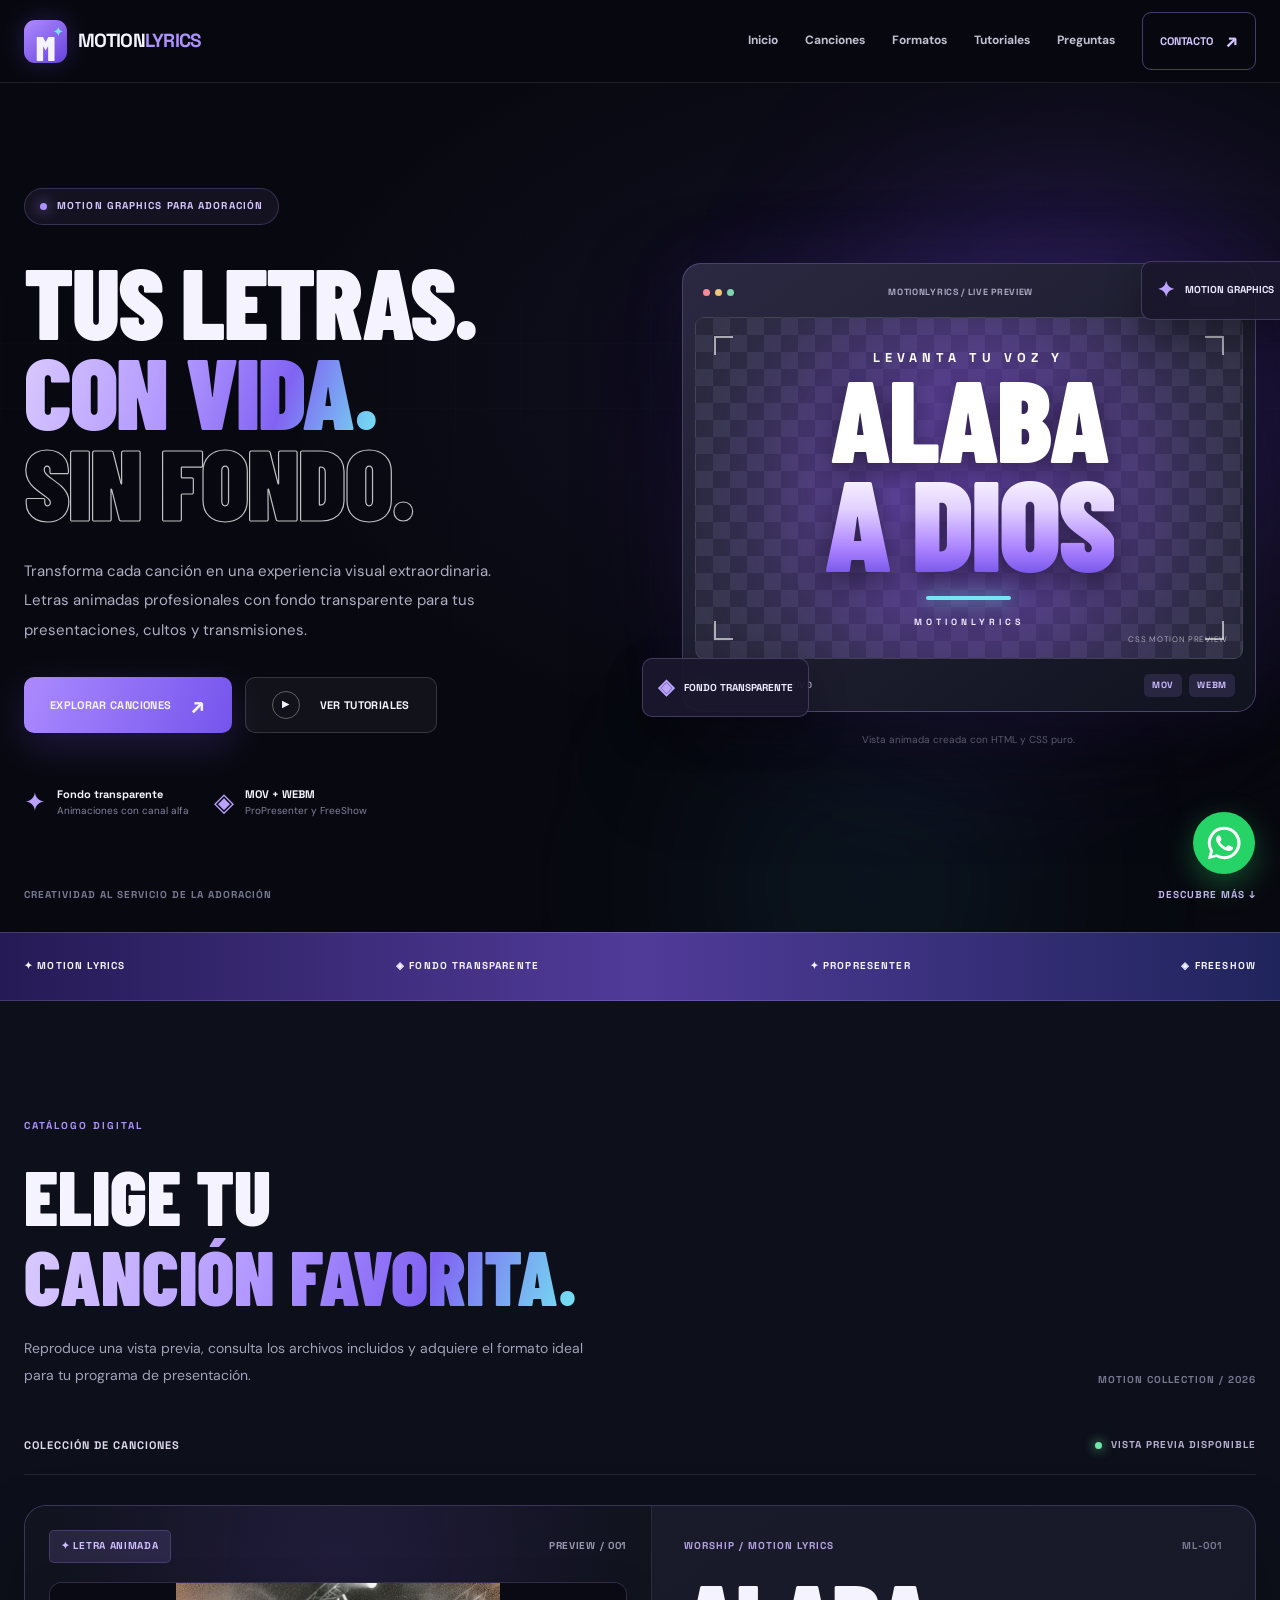
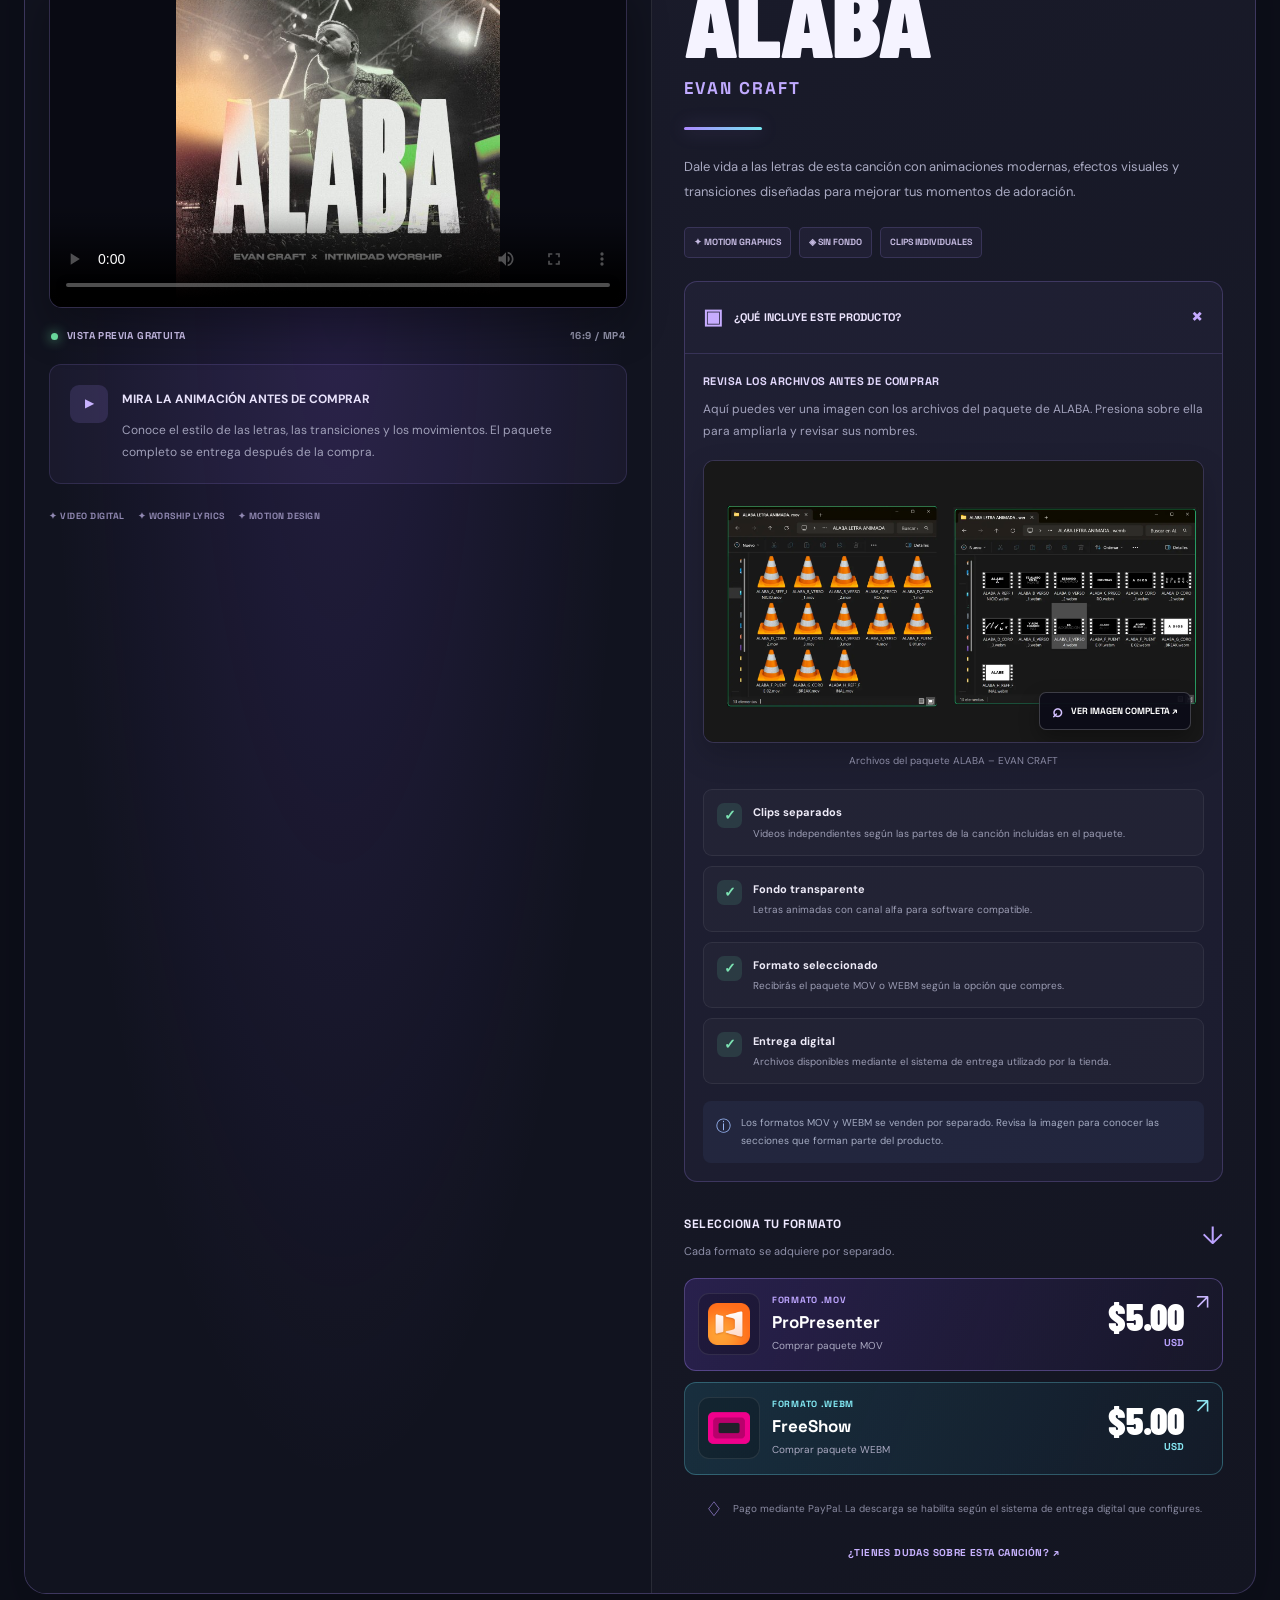
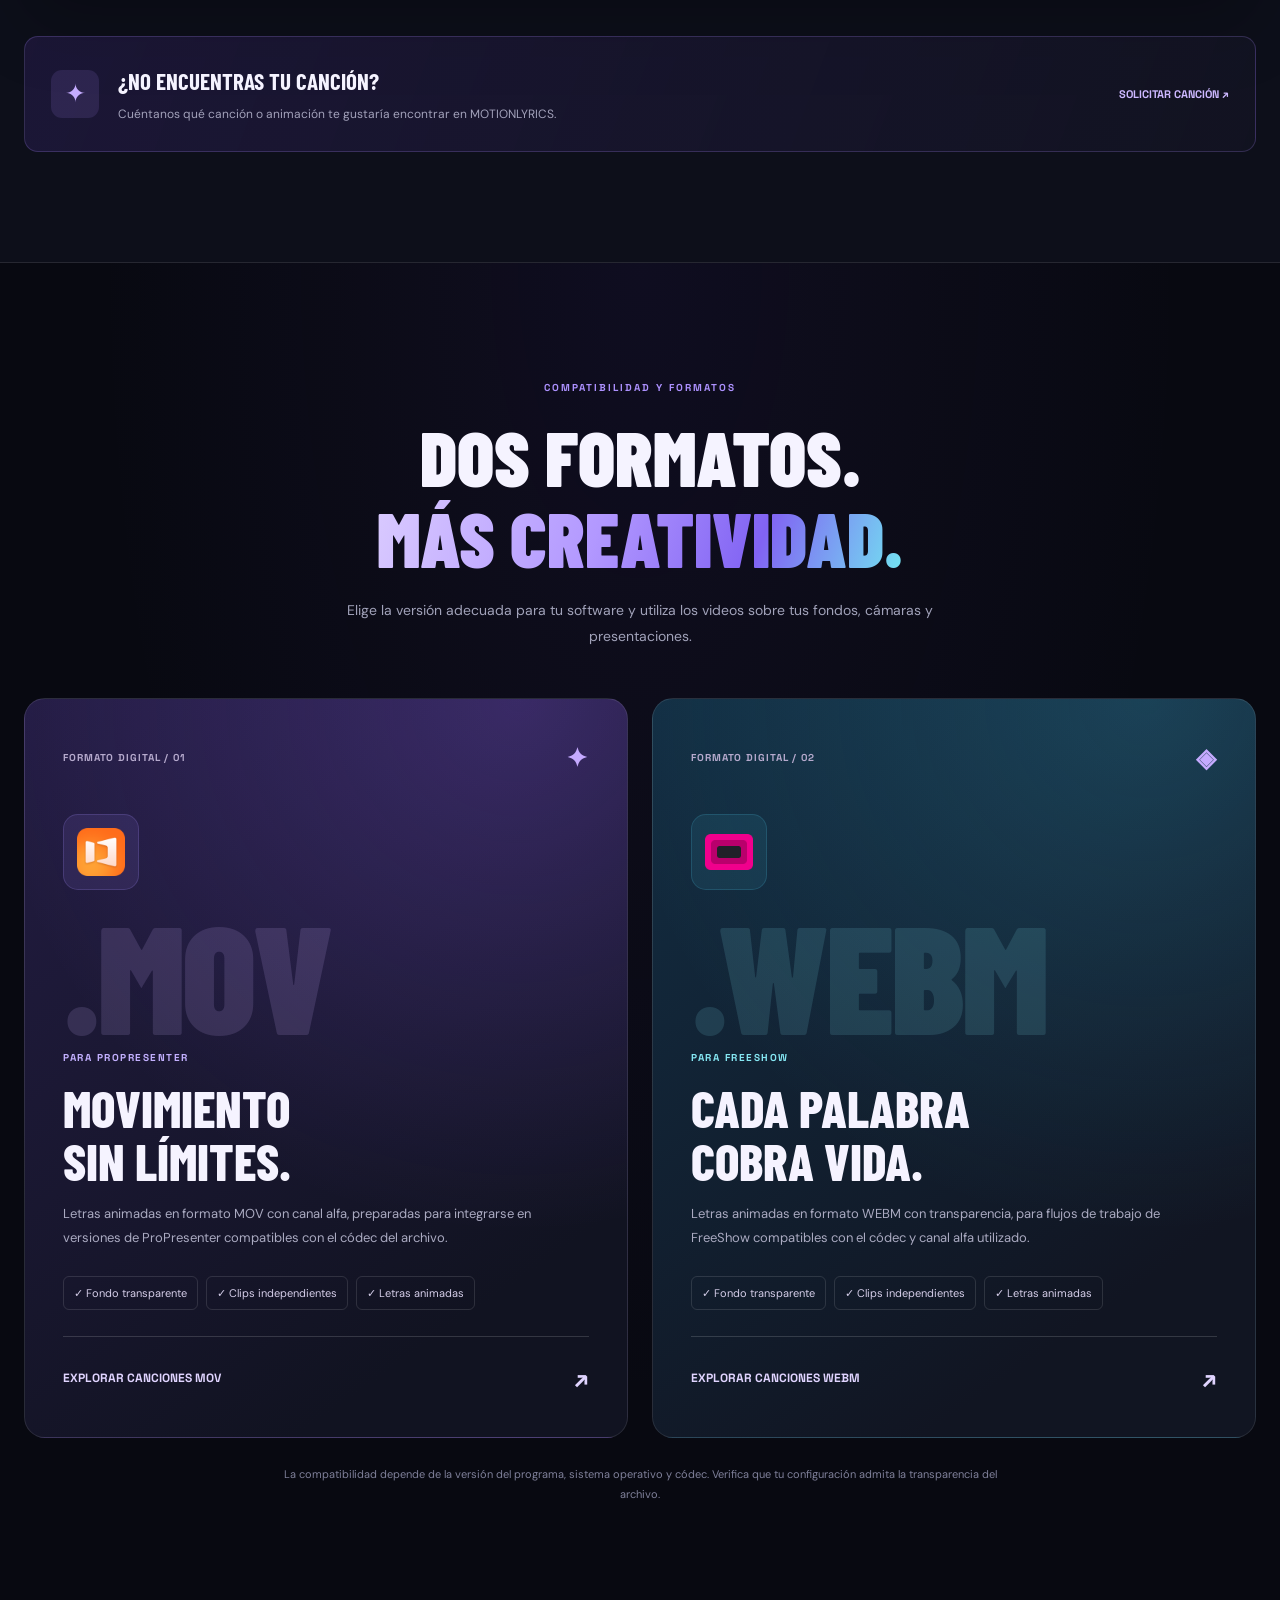
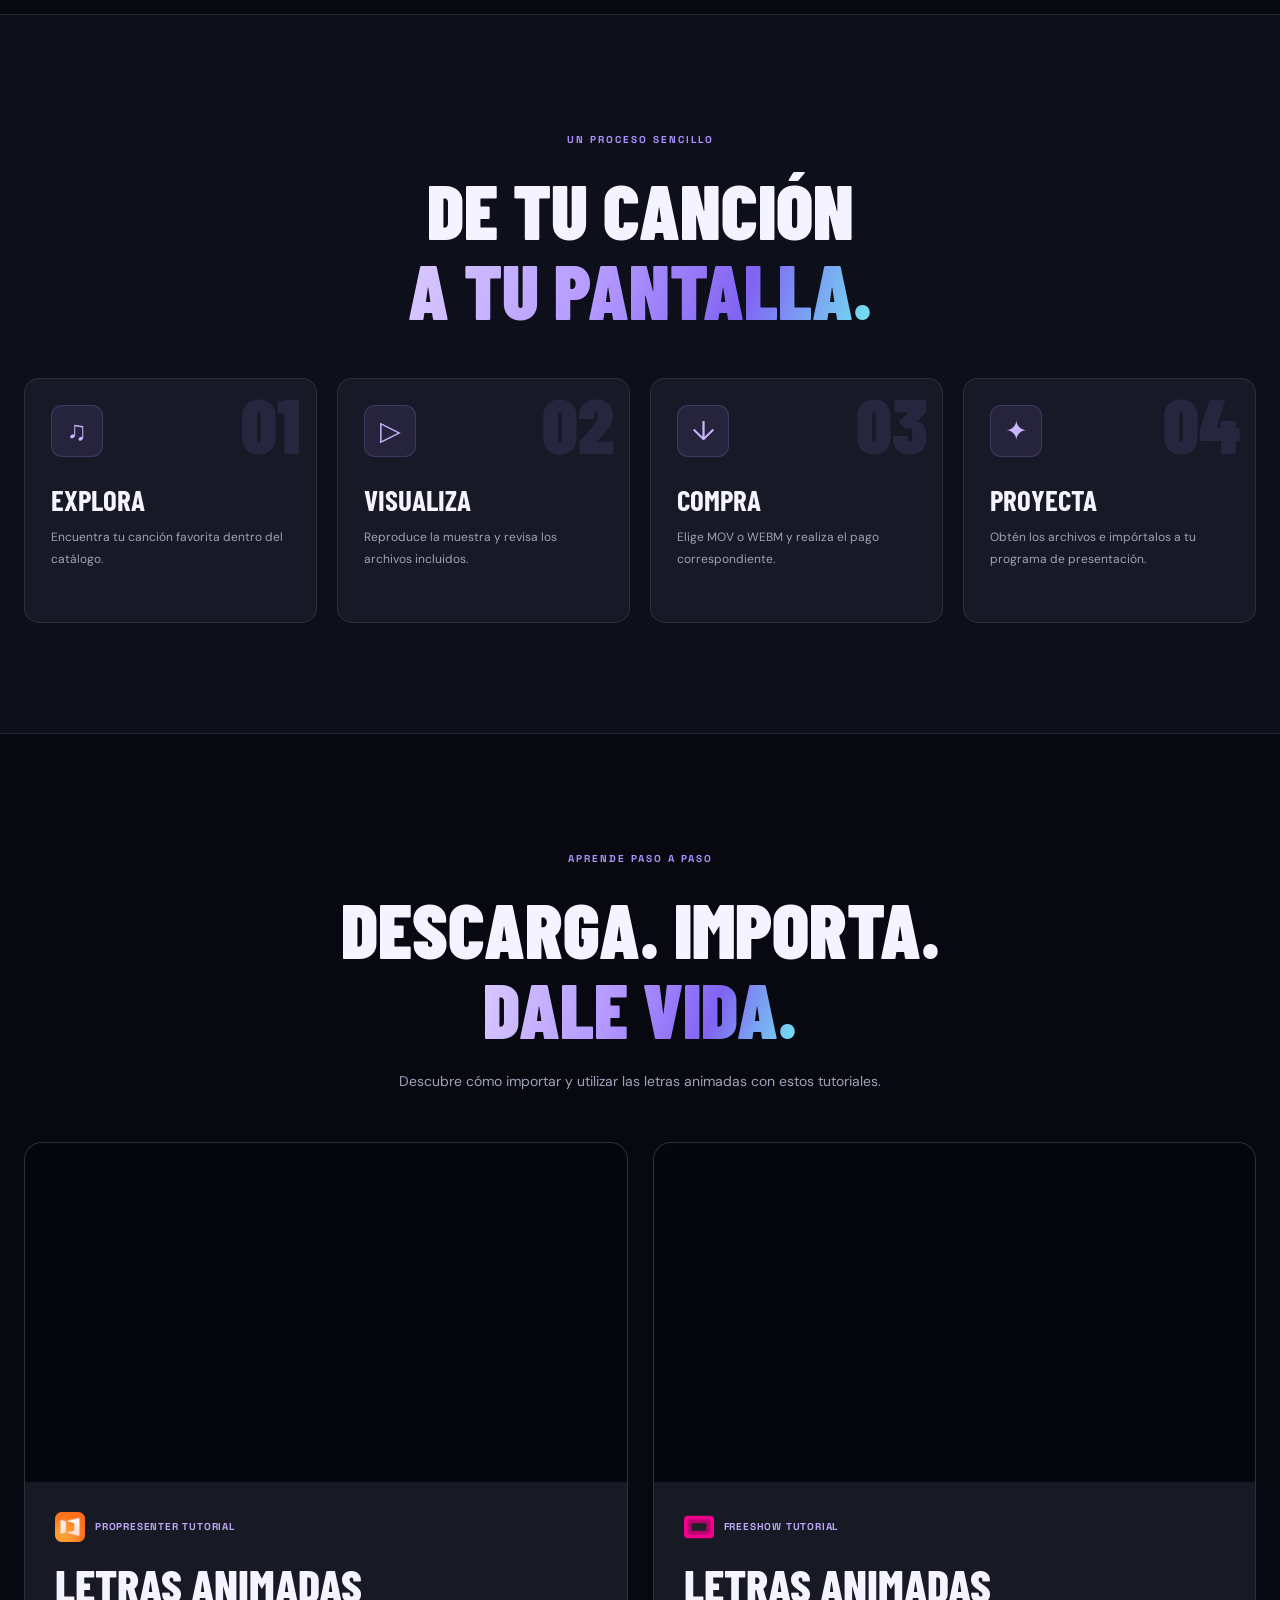
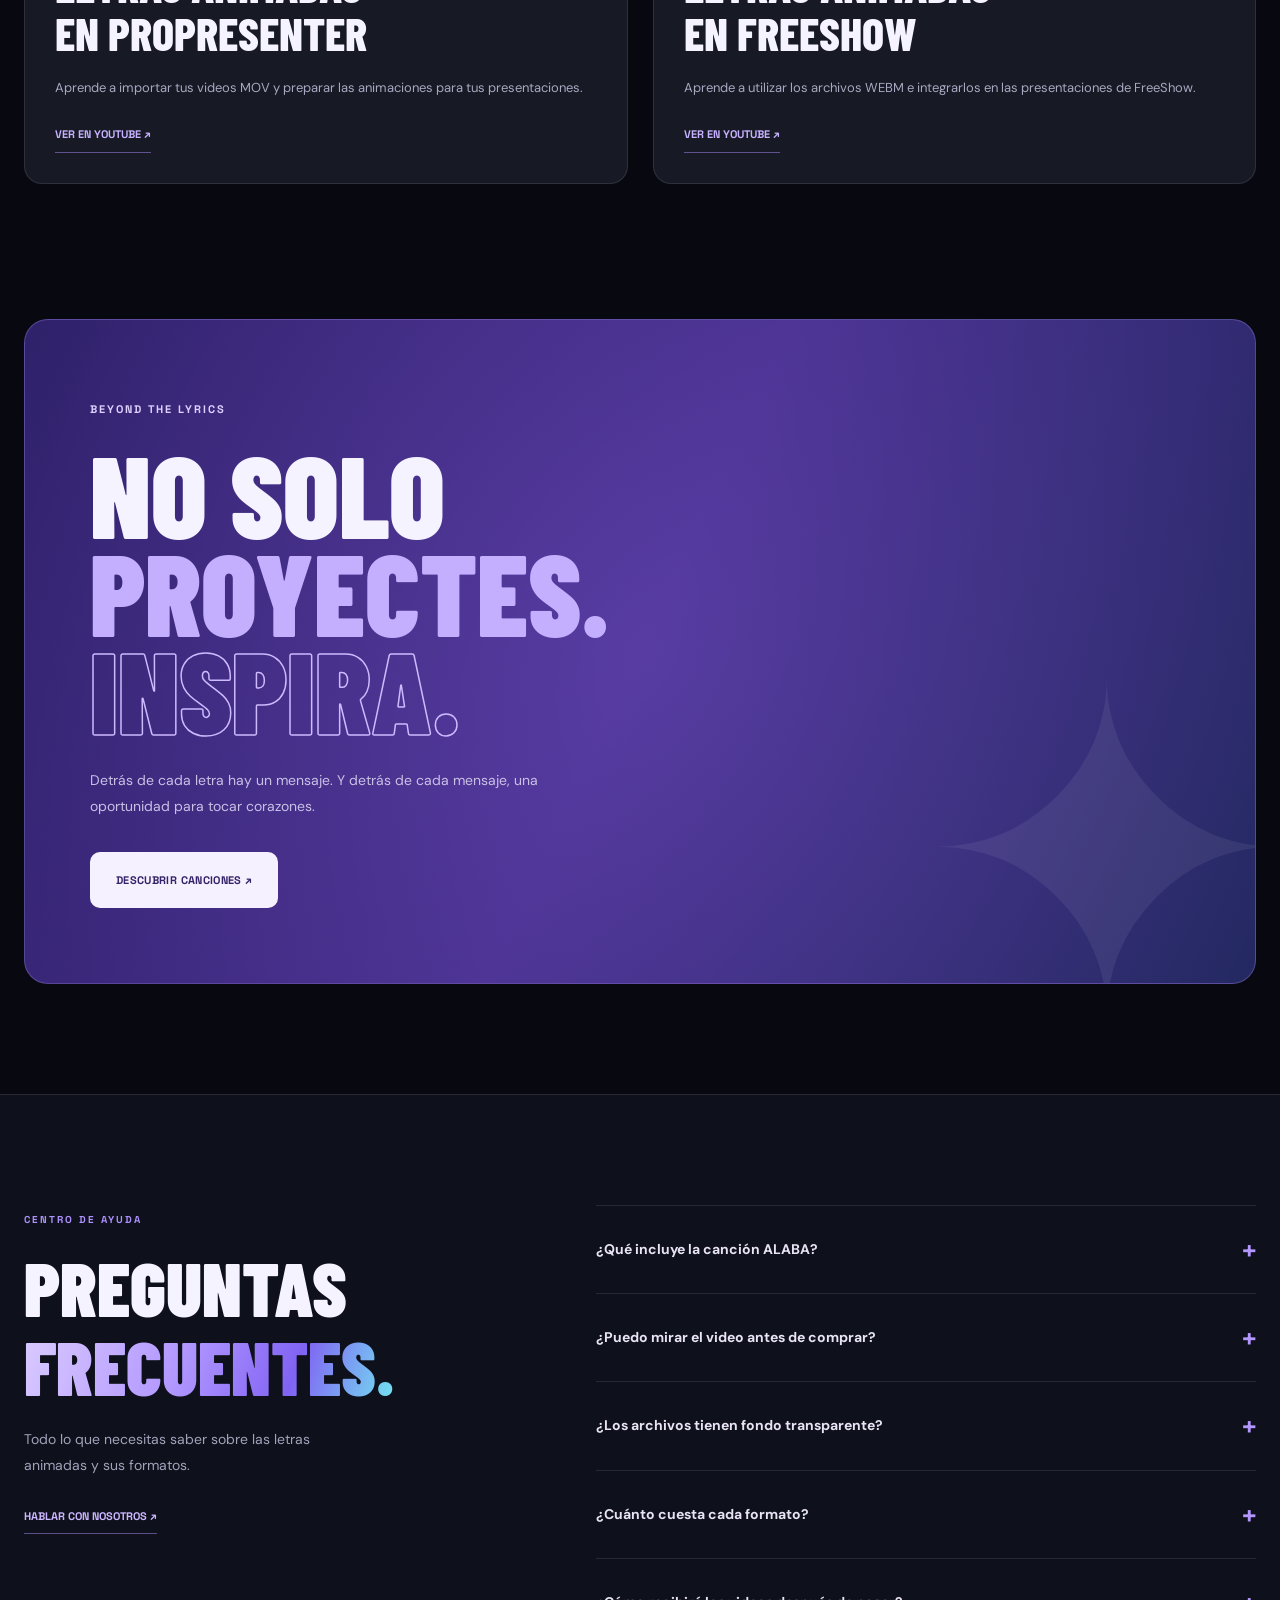
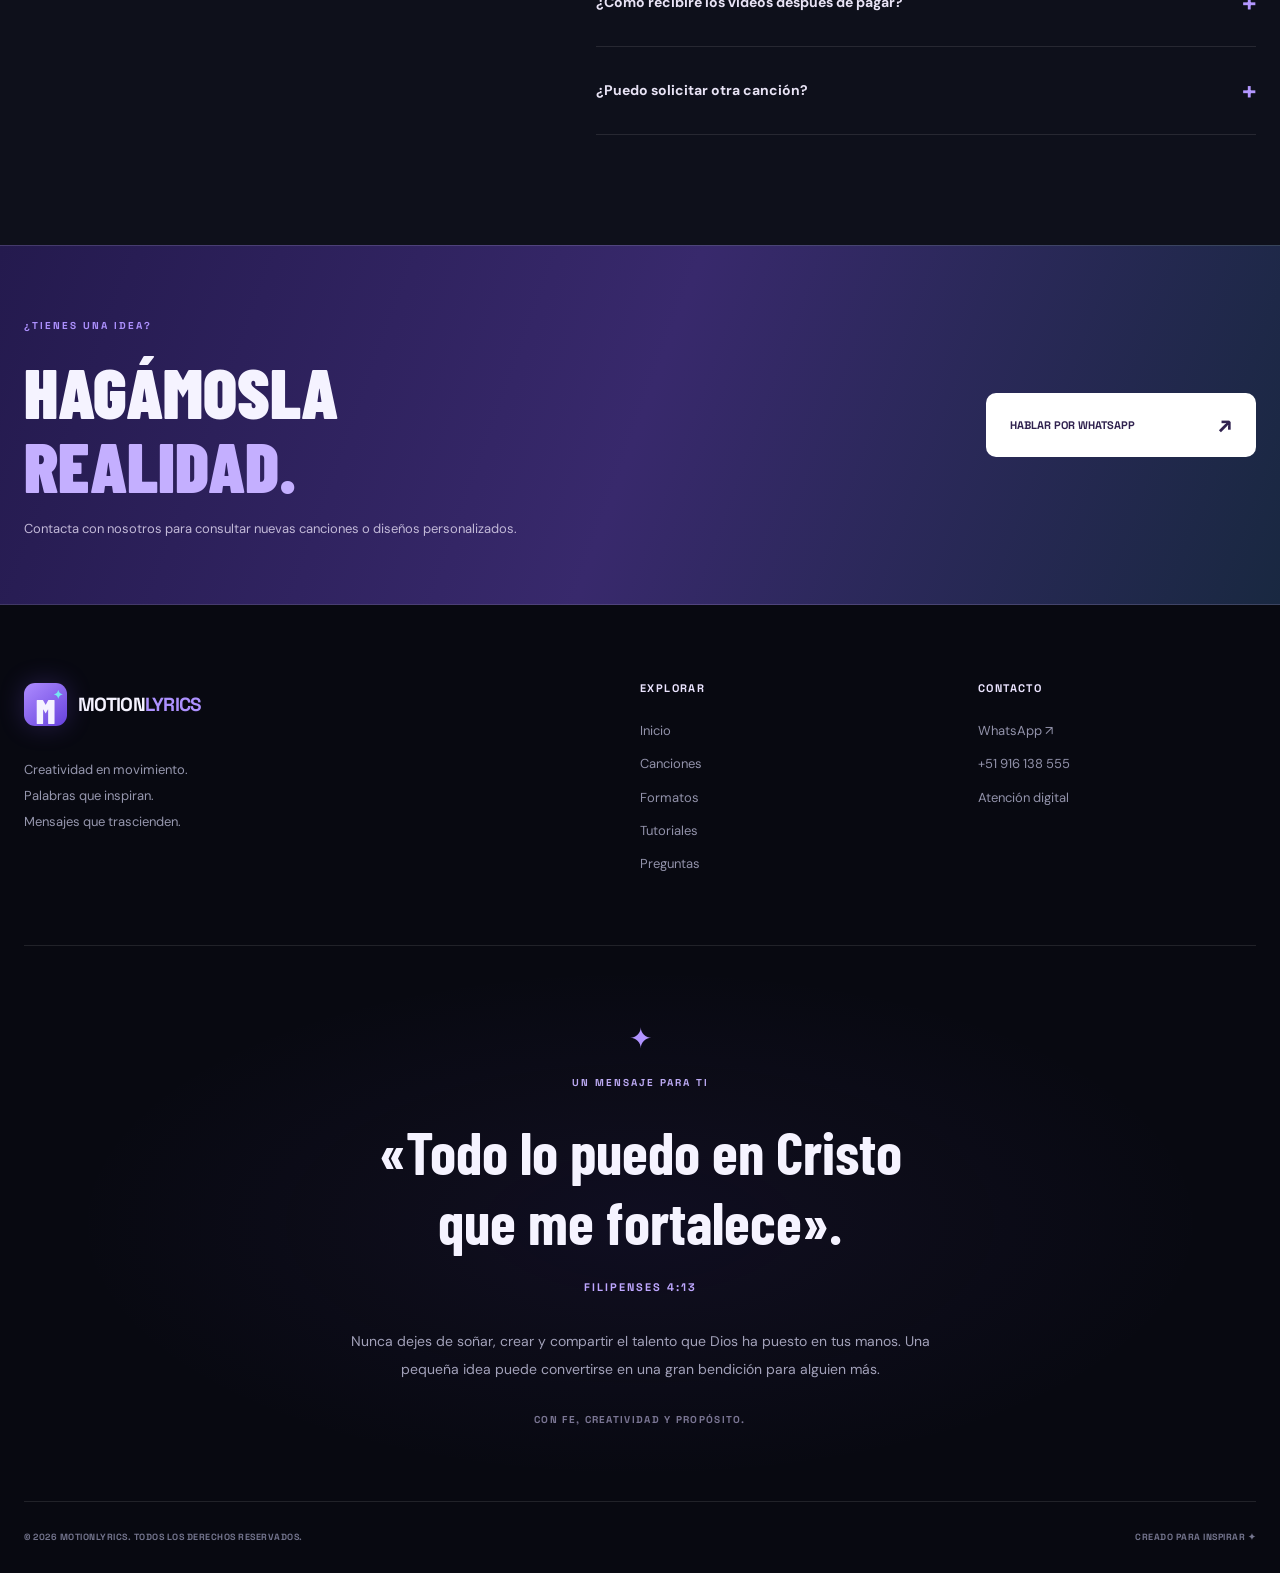
==== commit d9ac8341: "Add files via upload" ====
--- a/index.html
+++ b/index.html
@@ -5,12 +5,12 @@
 <head>
   <meta charset="UTF-8">
   <meta name="viewport" content="width=device-width, initial-scale=1.0">
-  <meta name="theme-color" content="#080911">
+  <meta name="theme-color" content="#080910">
 
   <title>MOTIONLYRICS | Letras Animadas para Iglesias</title>
 
   <meta name="description"
-    content="Letras animadas con fondo transparente para ProPresenter y FreeShow. Descubre ALABA de Evan Craft, mira la vista previa y compra tu formato MOV o WEBM.">
+    content="Compra letras animadas sin fondo para ProPresenter y FreeShow. Descubre ALABA de Evan Craft en MOV y WEBM, desde $5 USD.">
 
   <link rel="preconnect" href="https://fonts.googleapis.com">
   <link rel="preconnect" href="https://fonts.gstatic.com" crossorigin>
@@ -23,9 +23,9 @@
 <body>
 
   <!--
-  ==========================================
-  MOTIONLYRICS - ARCHIVOS UTILIZADOS
-  ==========================================
+  ==================================================
+  MOTIONLYRICS - ESTRUCTURA ACTUALIZADA
+  ==================================================
 
   motionlyrics/
   |
@@ -36,52 +36,70 @@
   |   |-- logo-freeshow.webp
   |   |-- propresenter-logo.webp
   |
-  |-- media/
+  |-- media-alaba/
       |-- ALABA_A_REFF_INICIO.mp4
-      |-- archivos.jpg
+      |-- archivos.webp
       |-- portada.jpg
 
+  RUTAS ACTUALIZADAS:
+  - Video: media-alaba/ALABA_A_REFF_INICIO.mp4
+  - Portada: media-alaba/portada.jpg
+  - Archivos: media-alaba/archivos.webp
+
+  PAYPAL:
+  Busca REEMPLAZA_ID_PAYPAL_MOV
+  y REEMPLAZA_ID_PAYPAL_WEBM.
+
+  Reemplaza cada URL completa por el enlace real
+  de pago correspondiente.
+
   IMPORTANTE:
-
-  1. El texto animado del HERO se crea
-     con HTML y CSS, no modifica el MP4.
-
-  2. Para cambiar los enlaces de pago,
-     busca REEMPLAZA_ENLACE_PAYPAL.
-
-  3. El precio visible es $5 USD
-     por cada formato.
-
-  4. Para entregar automáticamente los
-     productos después del pago necesitas
-     una plataforma de entrega digital.
-
-  5. No subas los MOV y WEBM completos
-     a una carpeta pública de la página.
-
-  ==========================================
+  HTML y CSS no pueden verificar pagos ni entregar
+  automáticamente un enlace privado. Para eso
+  necesitas una plataforma de entrega digital
+  conectada al proceso de pago.
+
+  ==================================================
   -->
 
 
-  <!-- =====================================
+  <!-- ==========================================
        NAVEGACIÓN
-  ====================================== -->
+  =========================================== -->
 
   <header class="header">
 
-    <nav class="nav container" aria-label="Navegación principal">
+    <nav class="navbar container" aria-label="Menú principal">
 
       <a href="#inicio" class="logo" aria-label="MOTIONLYRICS inicio">
-        <span class="logo-mark">M<span>✦</span></span>
-        <span class="logo-word">MOTION<span>LYRICS</span></span>
+
+        <span class="logo-icon">
+          M<span>✦</span>
+        </span>
+
+        <span class="logo-text">
+          MOTION<span>LYRICS</span>
+        </span>
+
       </a>
 
-      <input type="checkbox" id="menu-toggle" class="menu-toggle">
-
-      <label for="menu-toggle" class="menu-button" aria-label="Mostrar menú">
+      <!-- Menú móvil sin JavaScript -->
+
+      <input
+        type="checkbox"
+        id="menu-toggle"
+        class="menu-toggle"
+        aria-label="Mostrar menú">
+
+      <label
+        for="menu-toggle"
+        class="menu-button"
+        aria-label="Abrir menú">
+
         <span></span>
         <span></span>
         <span></span>
+
       </label>
 
       <div class="nav-links">
@@ -97,7 +115,9 @@
           target="_blank"
           rel="noopener noreferrer"
           class="nav-contact">
+
           CONTACTO <span>↗</span>
+
         </a>
 
       </div>
@@ -109,24 +129,29 @@
 
   <main>
 
-    <!-- =====================================
-         HERO
-         ANIMACIÓN CSS: ALABA A DIOS
-    ====================================== -->
+
+    <!-- ==========================================
+         PORTADA PRINCIPAL
+    =========================================== -->
 
     <section class="hero" id="inicio">
 
       <div class="hero-grid"></div>
-      <div class="hero-glow glow-purple"></div>
-      <div class="hero-glow glow-cyan"></div>
+      <div class="hero-glow hero-glow-purple"></div>
+      <div class="hero-glow hero-glow-cyan"></div>
 
       <div class="container hero-layout">
 
+        <!-- TEXTOS -->
+
         <div class="hero-content">
 
           <div class="eyebrow">
+
             <span class="eyebrow-dot"></span>
-            RECURSOS VISUALES PARA ADORACIÓN
+
+            MOTION GRAPHICS PARA ADORACIÓN
+
           </div>
 
           <h1>
@@ -136,22 +161,30 @@
           </h1>
 
           <p class="hero-description">
-            Transforma cada canción en una experiencia visual
-            extraordinaria con letras animadas profesionales.
-            Recursos para tus presentaciones, transmisiones
-            y momentos de adoración.
+
+            Transforma cada canción en una experiencia
+            visual extraordinaria. Letras animadas
+            profesionales con fondo transparente para
+            tus presentaciones, cultos y transmisiones.
+
           </p>
 
           <div class="hero-buttons">
 
             <a href="#catalogo" class="button button-primary">
+
               EXPLORAR CANCIONES
+
               <span>↗</span>
+
             </a>
 
             <a href="#tutoriales" class="button button-outline">
-              <span class="small-play">▶</span>
+
+              <span class="play-icon">▶</span>
+
               VER TUTORIALES
+
             </a>
 
           </div>
@@ -159,19 +192,25 @@
           <div class="hero-features">
 
             <div class="hero-feature">
-              <span class="hero-feature-icon">✦</span>
+
+              <span class="feature-icon">✦</span>
+
               <div>
                 <strong>Fondo transparente</strong>
                 <small>Animaciones con canal alfa</small>
               </div>
+
             </div>
 
             <div class="hero-feature">
-              <span class="hero-feature-icon">◈</span>
+
+              <span class="feature-icon">◈</span>
+
               <div>
                 <strong>MOV + WEBM</strong>
                 <small>ProPresenter y FreeShow</small>
               </div>
+
             </div>
 
           </div>
@@ -179,7 +218,11 @@
         </div>
 
 
-        <!-- ANIMACIÓN VISUAL CON CSS PURO -->
+        <!-- ======================================
+             ANIMACIÓN CSS
+
+             TEXTO: ALABA A DIOS
+        ======================================= -->
 
         <div class="hero-preview">
 
@@ -195,34 +238,27 @@
                 <span></span>
               </div>
 
-              <span>MOTIONLYRICS / ANIMATED PREVIEW</span>
-
-              <span class="toolbar-alpha">ALPHA</span>
-
-            </div>
+              <span>MOTIONLYRICS / LIVE PREVIEW</span>
+
+              <span class="alpha-tag">ALPHA</span>
+
+            </div>
+
 
             <div class="preview-stage">
 
-              <div class="stage-glow"></div>
-
-              <span class="stage-corner top-left"></span>
-              <span class="stage-corner top-right"></span>
-              <span class="stage-corner bottom-left"></span>
-              <span class="stage-corner bottom-right"></span>
-
-              <!--
-              LETRA ANIMADA PRINCIPAL
-
-              TEXTO:
-              ALABA A DIOS
-
-              Puedes modificar estas palabras.
-              -->
+              <div class="stage-light"></div>
+
+              <span class="stage-corner corner-tl"></span>
+              <span class="stage-corner corner-tr"></span>
+              <span class="stage-corner corner-bl"></span>
+              <span class="stage-corner corner-br"></span>
+
 
               <div class="animated-lyrics">
 
                 <span class="animated-overline">
-                  QUE TODO EL MUNDO
+                  LEVANTA TU VOZ Y
                 </span>
 
                 <strong class="animated-main">
@@ -233,7 +269,7 @@
                   A DIOS
                 </strong>
 
-                <span class="animated-bar"></span>
+                <span class="animated-line"></span>
 
                 <span class="animated-subtitle">
                   MOTIONLYRICS
@@ -241,20 +277,24 @@
 
               </div>
 
-              <span class="stage-watermark">
+              <span class="preview-watermark">
                 CSS MOTION PREVIEW
               </span>
 
             </div>
 
+
             <div class="preview-toolbar preview-toolbar-bottom">
 
               <span class="preview-live">
+
                 <span class="live-dot"></span>
+
                 ANIMACIÓN EN VIVO
+
               </span>
 
-              <div class="toolbar-formats">
+              <div class="mini-formats">
                 <span>MOV</span>
                 <span>WEBM</span>
               </div>
@@ -263,54 +303,67 @@
 
           </div>
 
-          <div class="floating-chip chip-one">
+
+          <div class="floating-label label-one">
             <span>✦</span>
             MOTION GRAPHICS
           </div>
 
-          <div class="floating-chip chip-two">
+          <div class="floating-label label-two">
             <span>◈</span>
             FONDO TRANSPARENTE
           </div>
 
-          <p class="preview-explanation">
-            La cuadrícula representa transparencia y no forma
-            parte de las letras exportadas.
+          <p class="preview-note">
+            Vista animada creada con HTML y CSS puro.
           </p>
 
         </div>
 
       </div>
 
+
       <div class="container hero-bottom">
-        <span>CREATIVIDAD AL SERVICIO DE LA ADORACIÓN</span>
-        <a href="#catalogo">DESCUBRE MÁS ↓</a>
+
+        <span>
+          CREATIVIDAD AL SERVICIO DE LA ADORACIÓN
+        </span>
+
+        <a href="#catalogo">
+          DESCUBRE MÁS ↓
+        </a>
+
       </div>
 
     </section>
 
 
-    <!-- =====================================
-         FRANJA
-    ====================================== -->
-
-    <div class="feature-strip">
-
-      <div class="container strip-inner">
-
-        <span>✦ MOTION GRAPHICS</span>
-        <span>◈ TRANSPARENT BACKGROUND</span>
+
+    <!-- ==========================================
+         FRANJA DE CARACTERÍSTICAS
+    =========================================== -->
+
+    <section class="feature-strip">
+
+      <div class="container strip-content">
+
+        <span>✦ MOTION LYRICS</span>
+
+        <span>◈ FONDO TRANSPARENTE</span>
+
         <span>✦ PROPRESENTER</span>
+
         <span>◈ FREESHOW</span>
 
       </div>
 
-    </div>
-
-
-    <!-- =====================================
-         CATÁLOGO DE CANCIONES
-    ====================================== -->
+    </section>
+
+
+
+    <!-- ==========================================
+         CATÁLOGO
+    =========================================== -->
 
     <section class="catalog section" id="catalogo">
 
@@ -319,18 +372,24 @@
         <div class="section-heading">
 
           <div>
-            <span class="section-kicker">CATÁLOGO DIGITAL</span>
+
+            <span class="section-kicker">
+              CATÁLOGO DIGITAL
+            </span>
 
             <h2>
               ELIGE TU<br>
-              <span class="gradient-text">CANCIÓN FAVORITA.</span>
+              <span class="gradient-text">
+                CANCIÓN FAVORITA.
+              </span>
             </h2>
 
             <p>
-              Reproduce una muestra de la animación, conoce
-              qué archivos contiene el paquete y selecciona
-              el formato para tu software.
+              Reproduce una vista previa, consulta los
+              archivos incluidos y adquiere el formato
+              ideal para tu programa de presentación.
             </p>
+
           </div>
 
           <span class="section-side">
@@ -340,13 +399,33 @@
         </div>
 
 
-        <!-- =====================================
-             CANCIÓN 01: ALABA - EVAN CRAFT
-        ====================================== -->
+        <div class="catalog-toolbar">
+
+          <span>COLECCIÓN DE CANCIONES</span>
+
+          <span class="catalog-status">
+            <span></span>
+            VISTA PREVIA DISPONIBLE
+          </span>
+
+        </div>
+
+
+
+        <!-- ==========================================
+             PRODUCTO 01
+             ALABA - EVAN CRAFT
+
+             CARPETA: media-alaba
+        =========================================== -->
 
         <article class="product-card">
 
-          <!-- VIDEO Y PORTADA -->
+
+          <!-- ================================
+               COLUMNA IZQUIERDA
+               VIDEO DE VISTA PREVIA
+          ================================= -->
 
           <div class="product-left">
 
@@ -356,12 +435,22 @@
                 ✦ LETRA ANIMADA
               </span>
 
-              <span>PREVIEW / 001</span>
-
-            </div>
-
-
-            <!-- VIDEO REAL DEL PROYECTO -->
+              <span>
+                PREVIEW / 001
+              </span>
+
+            </div>
+
+
+            <!--
+            VIDEO ACTUALIZADO:
+
+            media-alaba/ALABA_A_REFF_INICIO.mp4
+
+            PORTADA:
+
+            media-alaba/portada.jpg
+            -->
 
             <div class="video-frame">
 
@@ -370,11 +459,11 @@
                 controls
                 playsinline
                 preload="metadata"
-                poster="media/portada.jpg"
+                poster="media-alaba/portada.jpg"
                 aria-label="Vista previa de ALABA de Evan Craft">
 
                 <source
-                  src="media/ALABA_A_REFF_INICIO.mp4"
+                  src="media-alaba/ALABA_A_REFF_INICIO.mp4"
                   type="video/mp4">
 
                 Tu navegador no admite este video.
@@ -387,11 +476,14 @@
             <div class="preview-meta">
 
               <span class="preview-meta-live">
+
                 <span></span>
+
                 VISTA PREVIA GRATUITA
+
               </span>
 
-              <span>16:9 / VIDEO MP4</span>
+              <span>16:9 / MP4</span>
 
             </div>
 
@@ -401,22 +493,39 @@
               <span class="preview-message-icon">▶</span>
 
               <div>
-                <strong>MIRA ANTES DE COMPRAR</strong>
+
+                <strong>
+                  MIRA LA ANIMACIÓN ANTES DE COMPRAR
+                </strong>
 
                 <p>
-                  Reproduce esta muestra para conocer
-                  el estilo de la letra animada.
+                  Conoce el estilo de las letras,
+                  las transiciones y los movimientos.
                   El paquete completo se entrega
-                  después de realizar la compra.
+                  después de la compra.
                 </p>
+
               </div>
 
             </div>
 
+
+            <div class="preview-extra">
+
+              <span>✦ VIDEO DIGITAL</span>
+              <span>✦ WORSHIP LYRICS</span>
+              <span>✦ MOTION DESIGN</span>
+
+            </div>
+
           </div>
 
 
-          <!-- INFORMACIÓN DE LA CANCIÓN -->
+
+          <!-- ================================
+               COLUMNA DERECHA
+               INFORMACIÓN
+          ================================= -->
 
           <div class="product-right">
 
@@ -426,12 +535,16 @@
                 WORSHIP / MOTION LYRICS
               </span>
 
-              <span class="product-code">ML-001</span>
-
-            </div>
-
-
-            <h3 class="product-title">ALABA</h3>
+              <span class="product-code">
+                ML-001
+              </span>
+
+            </div>
+
+
+            <h3 class="product-title">
+              ALABA
+            </h3>
 
             <p class="product-artist">
               EVAN CRAFT
@@ -440,41 +553,49 @@
             <div class="product-accent"></div>
 
             <p class="product-description">
-              Lleva la presentación de esta canción
-              a otro nivel con letras animadas,
-              transiciones modernas y movimiento
-              visual diseñado para experiencias
-              de adoración.
+
+              Dale vida a las letras de esta canción
+              con animaciones modernas, efectos visuales
+              y transiciones diseñadas para mejorar
+              tus momentos de adoración.
+
             </p>
 
+
             <div class="product-tags">
 
               <span>✦ MOTION GRAPHICS</span>
+
               <span>◈ SIN FONDO</span>
+
               <span>CLIPS INDIVIDUALES</span>
 
             </div>
 
 
+
             <!-- =====================================
-                 QUÉ INCLUYE ESTE PRODUCTO
-
-                 NUEVO:
-                 media/archivos.jpg
-
-                 La imagen aparece aquí y puede
-                 abrirse en tamaño completo.
+                 ¿QUÉ INCLUYE ESTE PRODUCTO?
+
+                 IMAGEN ACTUALIZADA:
+
+                 media-alaba/archivos.webp
             ====================================== -->
 
             <details class="product-includes" open>
 
               <summary>
-                <span>
+
+                <span class="includes-summary-title">
+
                   <span class="includes-symbol">▣</span>
+
                   ¿QUÉ INCLUYE ESTE PRODUCTO?
+
                 </span>
 
                 <span class="details-plus">+</span>
+
               </summary>
 
 
@@ -483,32 +604,34 @@
                 <div class="includes-intro">
 
                   <strong>
-                    CONOCE LOS ARCHIVOS QUE RECIBIRÁS
+                    REVISA LOS ARCHIVOS ANTES DE COMPRAR
                   </strong>
 
                   <p>
-                    Esta imagen muestra una referencia visual
-                    de los archivos del producto. Puedes
-                    ampliarla para revisar sus nombres.
+                    Aquí puedes ver una imagen con
+                    los archivos del paquete de ALABA.
+                    Presiona sobre ella para ampliarla
+                    y revisar sus nombres.
                   </p>
 
                 </div>
 
 
-                <!-- IMAGEN REAL: archivos.jpg -->
+
+                <!-- IMAGEN: archivos.webp -->
 
                 <figure class="included-files">
 
                   <a
-                    href="media/archivos.jpg"
+                    href="media-alaba/archivos.webp"
                     target="_blank"
                     rel="noopener noreferrer"
                     class="included-image-link"
-                    title="Abrir imagen completa de archivos incluidos">
+                    title="Abrir imagen de archivos incluidos">
 
                     <img
-                      src="media/archivos.jpg"
-                      alt="Imagen de los archivos incluidos en el paquete de ALABA - EVAN CRAFT"
+                      src="media-alaba/archivos.webp"
+                      alt="Archivos incluidos en el paquete de letras animadas ALABA - Evan Craft"
                       loading="lazy">
 
                     <span class="image-zoom-label">
@@ -518,63 +641,107 @@
 
                   </a>
 
+
                   <figcaption>
-                    Vista de los archivos del paquete
-                    de ALABA – EVAN CRAFT
+                    Archivos del paquete ALABA – EVAN CRAFT
                   </figcaption>
 
                 </figure>
 
 
-                <!-- DETALLES DEL CONTENIDO -->
+
+                <!-- CARACTERÍSTICAS INCLUIDAS -->
 
                 <div class="included-features">
 
                   <div class="included-feature">
+
                     <span class="included-check">✓</span>
+
                     <div>
-                      <strong>Clips independientes</strong>
+
+                      <strong>Clips separados</strong>
+
                       <small>
-                        Videos separados según las secciones
-                        de la canción incluidas en el paquete.
+                        Videos independientes según
+                        las partes de la canción incluidas
+                        en el paquete.
                       </small>
+
                     </div>
+
                   </div>
 
+
                   <div class="included-feature">
+
                     <span class="included-check">✓</span>
+
                     <div>
-                      <strong>Animaciones sin fondo</strong>
+
+                      <strong>Fondo transparente</strong>
+
                       <small>
-                        Archivos preparados con canal alfa
-                        para programas compatibles.
+                        Letras animadas con canal alfa
+                        para software compatible.
                       </small>
+
                     </div>
+
                   </div>
 
+
                   <div class="included-feature">
+
                     <span class="included-check">✓</span>
+
                     <div>
-                      <strong>Formato a elección</strong>
+
+                      <strong>Formato seleccionado</strong>
+
                       <small>
-                        Recibirás MOV o WEBM según
-                        la versión que compres.
+                        Recibirás el paquete MOV o WEBM
+                        según la opción que compres.
                       </small>
+
                     </div>
+
                   </div>
 
+
+                  <div class="included-feature">
+
+                    <span class="included-check">✓</span>
+
+                    <div>
+
+                      <strong>Entrega digital</strong>
+
+                      <small>
+                        Archivos disponibles mediante
+                        el sistema de entrega utilizado
+                        por la tienda.
+                      </small>
+
+                    </div>
+
+                  </div>
+
                 </div>
 
 
+
                 <div class="includes-note">
+
                   <span>ⓘ</span>
 
                   <p>
-                    Revisa la imagen para conocer las
-                    secciones incluidas. La compra de
-                    un formato no incluye automáticamente
-                    el otro.
+                    Los formatos MOV y WEBM se venden
+                    por separado. Revisa la imagen
+                    para conocer las secciones que
+                    forman parte del producto.
                   </p>
+
                 </div>
 
               </div>
@@ -584,14 +751,22 @@
 
 
             <!-- =====================================
-                 PRECIOS Y PAYPAL
+                 BOTONES DE COMPRA
+                 PRECIO: $5 USD
             ====================================== -->
 
             <div class="purchase-heading">
 
               <div>
-                <span>SELECCIONA TU FORMATO</span>
-                <p>Una canción · Dos versiones disponibles</p>
+
+                <span class="purchase-heading-title">
+                  SELECCIONA TU FORMATO
+                </span>
+
+                <p>
+                  Cada formato se adquiere por separado.
+                </p>
+
               </div>
 
               <span class="purchase-arrow">↓</span>
@@ -599,16 +774,18 @@
             </div>
 
 
+
             <!-- =====================================
-                 PROPRESENTER MOV
-                 PRECIO: $5.00 USD
-
-                 REEMPLAZA EL href POR TU
-                 ENLACE REAL DE PAYPAL
+                 PROPRESENTER - MOV
+
+                 PRECIO: $5
+
+                 REEMPLAZA EL href COMPLETO POR
+                 TU ENLACE DE PAYPAL PARA MOV
             ====================================== -->
 
             <a
-              href="https://www.paypal.com/ncp/payment/REEMPLAZA_ENLACE_PAYPAL_MOV"
+              href="https://www.paypal.com/ncp/payment/REEMPLAZA_ID_PAYPAL_MOV"
               target="_blank"
               rel="noopener noreferrer"
               class="purchase-option option-pro"
@@ -618,41 +795,57 @@
 
                 <img
                   src="logo/propresenter-logo.webp"
-                  alt="Logotipo de ProPresenter">
+                  alt="Logo de ProPresenter"
+                  loading="lazy">
 
               </span>
 
+
               <span class="purchase-description">
 
-                <span class="purchase-format">FORMATO .MOV</span>
-
-                <strong>ProPresenter</strong>
-
-                <small>Comprar paquete MOV</small>
+                <span class="purchase-format">
+                  FORMATO .MOV
+                </span>
+
+                <strong>
+                  ProPresenter
+                </strong>
+
+                <small>
+                  Comprar paquete MOV
+                </small>
 
               </span>
 
+
               <span class="purchase-price">
+
                 <strong>$5.00</strong>
+
                 <small>USD</small>
+
               </span>
 
-              <span class="purchase-link-icon">↗</span>
+
+              <span class="purchase-link-icon">
+                ↗
+              </span>
 
             </a>
 
 
 
             <!-- =====================================
-                 FREESHOW WEBM
-                 PRECIO: $5.00 USD
-
-                 REEMPLAZA EL href POR TU
-                 ENLACE REAL DE PAYPAL
+                 FREESHOW - WEBM
+
+                 PRECIO: $5
+
+                 REEMPLAZA EL href COMPLETO POR
+                 TU ENLACE DE PAYPAL PARA WEBM
             ====================================== -->
 
             <a
-              href="https://www.paypal.com/ncp/payment/REEMPLAZA_ENLACE_PAYPAL_WEBM"
+              href="https://www.paypal.com/ncp/payment/REEMPLAZA_ID_PAYPAL_WEBM"
               target="_blank"
               rel="noopener noreferrer"
               class="purchase-option option-free"
@@ -662,38 +855,56 @@
 
                 <img
                   src="logo/logo-freeshow.webp"
-                  alt="Logotipo de FreeShow">
+                  alt="Logo de FreeShow"
+                  loading="lazy">
 
               </span>
 
+
               <span class="purchase-description">
 
-                <span class="purchase-format">FORMATO .WEBM</span>
-
-                <strong>FreeShow</strong>
-
-                <small>Comprar paquete WEBM</small>
+                <span class="purchase-format">
+                  FORMATO .WEBM
+                </span>
+
+                <strong>
+                  FreeShow
+                </strong>
+
+                <small>
+                  Comprar paquete WEBM
+                </small>
 
               </span>
 
+
               <span class="purchase-price">
+
                 <strong>$5.00</strong>
+
                 <small>USD</small>
+
               </span>
 
-              <span class="purchase-link-icon">↗</span>
+
+              <span class="purchase-link-icon">
+                ↗
+              </span>
 
             </a>
 
 
+
             <div class="payment-info">
+
               <span>♢</span>
 
               <p>
-                Compra mediante PayPal.
-                Recibe tus archivos según el sistema
-                de entrega digital configurado.
+                Pago mediante PayPal. La descarga
+                se habilita según el sistema de
+                entrega digital que configures.
               </p>
+
             </div>
 
 
@@ -712,26 +923,36 @@
         </article>
 
 
-        <!-- OTRAS CANCIONES -->
+
+        <!-- =====================================
+             SOLICITAR OTRAS CANCIONES
+        ====================================== -->
 
         <div class="catalog-bottom">
 
-          <div class="catalog-bottom-icon">✦</div>
+          <span class="catalog-bottom-icon">✦</span>
 
           <div>
-            <strong>¿BUSCAS OTRA CANCIÓN?</strong>
+
+            <strong>
+              ¿NO ENCUENTRAS TU CANCIÓN?
+            </strong>
 
             <p>
               Cuéntanos qué canción o animación
               te gustaría encontrar en MOTIONLYRICS.
             </p>
+
           </div>
 
+
           <a
-            href="https://wa.me/51916138555?text=Hola%2C%20quisiera%20solicitar%20una%20canci%C3%B3n"
+            href="https://wa.me/51916138555?text=Hola%2C%20quisiera%20solicitar%20una%20canci%C3%B3n%20animada"
             target="_blank"
             rel="noopener noreferrer">
+
             SOLICITAR CANCIÓN ↗
+
           </a>
 
         </div>
@@ -764,8 +985,9 @@
           </h2>
 
           <p>
-            Selecciona el formato ideal para tu software
-            y lleva tus letras animadas a tus presentaciones.
+            Elige la versión adecuada para tu software
+            y utiliza los videos sobre tus fondos,
+            cámaras y presentaciones.
           </p>
 
         </div>
@@ -773,21 +995,29 @@
 
         <div class="format-grid">
 
-          <!-- MOV -->
-
-          <div class="format-card format-card-pro">
+
+          <!-- PROPRESENTER -->
+
+          <article class="format-card format-card-pro">
 
             <div class="format-top">
-              <span>FORMATO 01 / VIDEO</span>
+
+              <span>FORMATO DIGITAL / 01</span>
+
               <span>✦</span>
-            </div>
+
+            </div>
+
 
             <div class="format-logo">
+
               <img
                 src="logo/propresenter-logo.webp"
                 alt="ProPresenter"
                 loading="lazy">
-            </div>
+
+            </div>
+
 
             <div class="format-large">.MOV</div>
 
@@ -801,39 +1031,55 @@
             </h3>
 
             <p>
-              Letras animadas exportadas en MOV con
-              canal alfa, para versiones de ProPresenter
-              compatibles con el códec utilizado.
+              Letras animadas en formato MOV con
+              canal alfa, preparadas para integrarse
+              en versiones de ProPresenter compatibles
+              con el códec del archivo.
             </p>
 
             <div class="format-points">
+
               <span>✓ Fondo transparente</span>
-              <span>✓ Clips individuales</span>
+              <span>✓ Clips independientes</span>
               <span>✓ Letras animadas</span>
-            </div>
+
+            </div>
+
 
             <a href="#catalogo" class="format-link">
-              EXPLORAR MOV <span>↗</span>
+
+              EXPLORAR CANCIONES MOV
+
+              <span>↗</span>
+
             </a>
 
-          </div>
-
-
-          <!-- WEBM -->
-
-          <div class="format-card format-card-free">
+          </article>
+
+
+
+          <!-- FREESHOW -->
+
+          <article class="format-card format-card-free">
 
             <div class="format-top">
-              <span>FORMATO 02 / VIDEO</span>
+
+              <span>FORMATO DIGITAL / 02</span>
+
               <span>◈</span>
-            </div>
+
+            </div>
+
 
             <div class="format-logo">
+
               <img
                 src="logo/logo-freeshow.webp"
                 alt="FreeShow"
                 loading="lazy">
-            </div>
+
+            </div>
+
 
             <div class="format-large">.WEBM</div>
 
@@ -847,29 +1093,39 @@
             </h3>
 
             <p>
-              Letras animadas en WEBM con canal alfa,
-              destinadas a versiones de FreeShow
-              compatibles con el formato.
+              Letras animadas en formato WEBM
+              con transparencia, para flujos de
+              trabajo de FreeShow compatibles con
+              el códec y canal alfa utilizado.
             </p>
 
             <div class="format-points">
+
               <span>✓ Fondo transparente</span>
-              <span>✓ Clips individuales</span>
+              <span>✓ Clips independientes</span>
               <span>✓ Letras animadas</span>
-            </div>
+
+            </div>
+
 
             <a href="#catalogo" class="format-link">
-              EXPLORAR WEBM <span>↗</span>
+
+              EXPLORAR CANCIONES WEBM
+
+              <span>↗</span>
+
             </a>
 
-          </div>
+          </article>
 
         </div>
 
+
         <p class="formats-notice">
-          La reproducción de transparencia depende de la
-          versión del programa, el sistema operativo
-          y el códec utilizado.
+          La compatibilidad depende de la versión
+          del programa, sistema operativo y códec.
+          Verifica que tu configuración admita
+          la transparencia del archivo.
         </p>
 
       </div>
@@ -904,44 +1160,68 @@
 
         <div class="process-grid">
 
+
           <div class="process-card">
+
             <span class="process-number">01</span>
+
             <div class="process-icon">♫</div>
+
             <h3>EXPLORA</h3>
+
             <p>
-              Encuentra tu canción
-              favorita en el catálogo.
+              Encuentra tu canción favorita
+              dentro del catálogo.
             </p>
+
           </div>
 
+
           <div class="process-card">
+
             <span class="process-number">02</span>
+
             <div class="process-icon">▷</div>
+
             <h3>VISUALIZA</h3>
+
             <p>
-              Reproduce la muestra
-              y revisa los archivos incluidos.
+              Reproduce la muestra y revisa
+              los archivos incluidos.
             </p>
+
           </div>
 
+
           <div class="process-card">
+
             <span class="process-number">03</span>
+
             <div class="process-icon">↓</div>
+
             <h3>COMPRA</h3>
+
             <p>
-              Elige MOV o WEBM
-              y realiza el pago.
+              Elige MOV o WEBM y realiza
+              el pago correspondiente.
             </p>
+
           </div>
 
+
           <div class="process-card">
+
             <span class="process-number">04</span>
+
             <div class="process-icon">✦</div>
+
             <h3>PROYECTA</h3>
+
             <p>
-              Obtén tu paquete e importa
-              los clips en tu programa.
+              Obtén los archivos e impórtalos
+              a tu programa de presentación.
             </p>
+
           </div>
 
         </div>
@@ -974,14 +1254,15 @@
           </h2>
 
           <p>
-            Aprende cómo utilizar tus letras animadas
-            mediante nuestros tutoriales.
+            Descubre cómo importar y utilizar
+            las letras animadas con estos tutoriales.
           </p>
 
         </div>
 
 
         <div class="tutorial-grid">
+
 
           <!-- PROPRESENTER -->
 
@@ -991,7 +1272,7 @@
 
               <iframe
                 src="https://www.youtube-nocookie.com/embed/bg4_595I6nU"
-                title="Tutorial ProPresenter"
+                title="Tutorial de letras animadas en ProPresenter"
                 loading="lazy"
                 referrerpolicy="strict-origin-when-cross-origin"
                 allow="accelerometer; autoplay; clipboard-write; encrypted-media; gyroscope; picture-in-picture; web-share"
@@ -1000,17 +1281,20 @@
 
             </div>
 
+
             <div class="tutorial-body">
 
               <div class="tutorial-heading">
 
                 <img
                   src="logo/propresenter-logo.webp"
-                  alt="ProPresenter">
+                  alt="ProPresenter"
+                  loading="lazy">
 
                 <span>PROPRESENTER TUTORIAL</span>
 
               </div>
+
 
               <h3>
                 LETRAS ANIMADAS<br>
@@ -1018,22 +1302,26 @@
               </h3>
 
               <p>
-                Aprende a importar videos MOV
-                y preparar tus animaciones
-                para las presentaciones.
+                Aprende a importar tus videos MOV
+                y preparar las animaciones
+                para tus presentaciones.
               </p>
+
 
               <a
                 href="https://youtu.be/bg4_595I6nU"
                 target="_blank"
                 rel="noopener noreferrer"
                 class="tutorial-link">
+
                 VER EN YOUTUBE ↗
+
               </a>
 
             </div>
 
           </article>
+
 
 
           <!-- FREESHOW -->
@@ -1044,7 +1332,7 @@
 
               <iframe
                 src="https://www.youtube-nocookie.com/embed/HTYMs-iJjlw"
-                title="Tutorial FreeShow"
+                title="Tutorial de letras animadas en FreeShow"
                 loading="lazy"
                 referrerpolicy="strict-origin-when-cross-origin"
                 allow="accelerometer; autoplay; clipboard-write; encrypted-media; gyroscope; picture-in-picture; web-share"
@@ -1053,17 +1341,20 @@
 
             </div>
 
+
             <div class="tutorial-body">
 
               <div class="tutorial-heading">
 
                 <img
                   src="logo/logo-freeshow.webp"
-                  alt="FreeShow">
+                  alt="FreeShow"
+                  loading="lazy">
 
                 <span>FREESHOW TUTORIAL</span>
 
               </div>
+
 
               <h3>
                 LETRAS ANIMADAS<br>
@@ -1071,17 +1362,20 @@
               </h3>
 
               <p>
-                Aprende a incorporar archivos WEBM
-                y sincronizar las animaciones
-                con tus presentaciones.
+                Aprende a utilizar los archivos WEBM
+                e integrarlos en las presentaciones
+                de FreeShow.
               </p>
+
 
               <a
                 href="https://youtu.be/HTYMs-iJjlw"
                 target="_blank"
                 rel="noopener noreferrer"
                 class="tutorial-link">
+
                 VER EN YOUTUBE ↗
+
               </a>
 
             </div>
@@ -1097,7 +1391,7 @@
 
 
     <!-- =====================================
-         MENSAJE DESTACADO
+         MENSAJE MOTIVACIONAL
     ====================================== -->
 
     <section class="inspiration">
@@ -1121,11 +1415,14 @@
           <p>
             Detrás de cada letra hay un mensaje.
             Y detrás de cada mensaje, una oportunidad
-            de tocar corazones.
+            para tocar corazones.
           </p>
 
+
           <a href="#catalogo" class="button button-light">
+
             DESCUBRIR CANCIONES ↗
+
           </a>
 
           <span class="inspiration-decoration">✦</span>
@@ -1139,7 +1436,7 @@
 
 
     <!-- =====================================
-         PREGUNTAS
+         PREGUNTAS FRECUENTES
     ====================================== -->
 
     <section class="faq section" id="preguntas">
@@ -1160,16 +1457,19 @@
           </h2>
 
           <p>
-            Todo lo que necesitas saber
-            sobre tus letras animadas.
+            Todo lo que necesitas saber sobre
+            las letras animadas y sus formatos.
           </p>
+
 
           <a
             href="https://wa.me/51916138555"
             target="_blank"
             rel="noopener noreferrer"
             class="faq-contact">
+
             HABLAR CON NOSOTROS ↗
+
           </a>
 
         </div>
@@ -1177,86 +1477,105 @@
 
         <div class="faq-items">
 
+
           <details>
+
             <summary>
               ¿Qué incluye la canción ALABA?
               <span>+</span>
             </summary>
 
             <p>
-              Puedes consultar la imagen de los archivos
-              incluidos dentro de la sección
-              "¿QUÉ INCLUYE ESTE PRODUCTO?".
-              Allí verás una referencia del paquete
-              que recibirás.
+              En el apartado "¿QUÉ INCLUYE ESTE PRODUCTO?"
+              encontrarás una imagen que muestra los
+              archivos del paquete para que puedas
+              revisarlos antes de comprar.
             </p>
+
           </details>
 
+
           <details>
+
             <summary>
               ¿Puedo mirar el video antes de comprar?
               <span>+</span>
             </summary>
 
             <p>
-              Sí. El catálogo incluye una vista previa
-              gratuita para conocer la animación
-              antes de realizar la compra.
+              Sí. Puedes reproducir una vista previa
+              de la letra animada gratuitamente
+              desde el catálogo.
             </p>
+
           </details>
 
+
           <details>
+
             <summary>
-              ¿Los videos son transparentes?
+              ¿Los archivos tienen fondo transparente?
               <span>+</span>
             </summary>
 
             <p>
-              Los productos se ofrecen con canal alfa.
-              El software y códec utilizados deben
-              admitir la reproducción de transparencia.
+              Los productos anunciados con transparencia
+              están preparados con canal alfa.
+              Tu programa debe admitir el códec utilizado.
             </p>
+
           </details>
 
+
           <details>
+
             <summary>
               ¿Cuánto cuesta cada formato?
               <span>+</span>
             </summary>
 
             <p>
-              ALABA en MOV cuesta $5.00 USD
-              y ALABA en WEBM también cuesta
-              $5.00 USD. Cada formato se
-              compra por separado.
+              El paquete MOV para ProPresenter cuesta
+              $5.00 USD. El paquete WEBM para FreeShow
+              también cuesta $5.00 USD.
+              Los dos formatos se venden por separado.
             </p>
+
           </details>
 
+
           <details>
+
             <summary>
-              ¿Cómo recibiré los videos?
+              ¿Cómo recibiré los videos después de pagar?
               <span>+</span>
             </summary>
 
             <p>
-              Después de confirmar el pago,
-              recibirás el acceso al paquete
-              mediante el sistema de entrega digital
-              utilizado por la tienda.
+              Recibirás los archivos mediante el
+              sistema de entrega digital que tenga
+              configurado la tienda. Si se habilita
+              una plataforma de descarga automática,
+              el enlace será entregado al confirmar
+              el pago.
             </p>
+
           </details>
 
+
           <details>
+
             <summary>
               ¿Puedo solicitar otra canción?
               <span>+</span>
             </summary>
 
             <p>
-              Sí. Puedes contactarnos por WhatsApp
-              para consultar la disponibilidad
-              de nuevos diseños.
+              Puedes contactarnos por WhatsApp
+              para consultar nuevos diseños
+              o canciones personalizadas.
             </p>
+
           </details>
 
         </div>
@@ -1287,12 +1606,12 @@
           </h2>
 
           <p>
-            Contacta con nosotros y descubre
-            nuevas posibilidades para tus
-            presentaciones.
+            Contacta con nosotros para consultar
+            nuevas canciones o diseños personalizados.
           </p>
 
         </div>
+
 
         <a
           href="https://wa.me/51916138555?text=Hola%2C%20quiero%20contactar%20con%20MOTIONLYRICS"
@@ -1313,7 +1632,7 @@
 
 
   <!-- =====================================
-       FOOTER
+       PIE DE PÁGINA
   ====================================== -->
 
   <footer class="footer">
@@ -1325,9 +1644,17 @@
         <div class="footer-brand">
 
           <a href="#inicio" class="logo">
-            <span class="logo-mark">M<span>✦</span></span>
-            <span class="logo-word">MOTION<span>LYRICS</span></span>
+
+            <span class="logo-icon">
+              M<span>✦</span>
+            </span>
+
+            <span class="logo-text">
+              MOTION<span>LYRICS</span>
+            </span>
+
           </a>
+
 
           <p>
             Creatividad en movimiento.<br>
@@ -1359,7 +1686,9 @@
             href="https://wa.me/51916138555"
             target="_blank"
             rel="noopener noreferrer">
+
             WhatsApp ↗
+
           </a>
 
           <a href="tel:+51916138555">
@@ -1396,8 +1725,8 @@
         <p>
           Nunca dejes de soñar, crear y compartir
           el talento que Dios ha puesto en tus manos.
-          Una pequeña idea puede convertirse en
-          una gran bendición para alguien más.
+          Una pequeña idea puede convertirse en una
+          gran bendición para alguien más.
         </p>
 
         <span class="bible-signature">
@@ -1445,7 +1774,7 @@
       fill="currentColor"
       aria-hidden="true">
 
-      <path d="M16 .8A15.1 15.1 0 0 0 2.9 23.5L.8 31.2l7.9-2.1A15.2 15.2 0 1 0 16 .8Zm0 27.7a12.4 12.4 0 0 1-6.3-1.7l-.5-.3-4.7 1.2 1.3-4.5-.3-.5A12.5 12.5 0 1 1 16 28.5Zm6.9-9.3c-.4-.2-2.2-1.1-2.6-1.2-.3-.1-.6-.2-.8.2-.3.4-1 1.2-1.2 1.4-.2.2-.4.3-.8.1-.4-.2-1.6-.6-3-1.9-1.1-1-1.9-2.2-2.1-2.6-.2-.4 0-.6.2-.8l.6-.7.4-.7c.1-.2.1-.5 0-.7l-1.2-2.8c-.3-.7-.6-.6-.8-.6h-.7c-.3 0-.7.1-1 .5-.4.4-1.3 1.3-1.3 3.2s1.4 3.7 1.6 3.9c.2.3 2.8 4.4 6.8 6 .9.4 1.7.6 2.2.7 1 .3 1.9.2 2.6.2.8-.1 2.2-.9 2.5-1.7.3-.8.3-1.5.2-1.7-.1-.2-.3-.3-.7-.5Z"/>
+      <path d="M16 .8A15.1 15.1 0 0 0 2.9 23.5L.8 31.2l7.9-2.1A15.2 15.2 0 1 0 16 .8Zm0 27.7a12.4 12.4 0 0 1-6.3-1.7l-.5-.3-4.7 1.2 1.3-4.5-.3-.5A12.5 12.5 0 1 1 16 28.5Zm6.9-9.3c-.4-.2-2.2-1.1-2.6-1.2-.3.4-.6-.2-.8.2-.3.4-1 1.2-1.2 1.4-.2.2-.4.3-.8.1-.4-.2-1.6-.6-3-1.9-1.1-1-1.9-2.2-2.1-2.6-.2-.4 0-.6.2-.8l.6-.7.4-.7c.1-.2.1-.5 0-.7l-1.2-2.8c-.3-.7-.6-.6-.8-.6h-.7c-.3 0-.7.1-1 .5-.4.4-1.3 1.3-1.3 3.2s1.4 3.7 1.6 3.9c.2.3 2.8 4.4 6.8 6 .9.4 1.7.6 2.2.7 1 .3 1.9.2 2.6.2.8-.1 2.2-.9 2.5-1.7.3-.8.3-1.5.2-1.7-.1-.2-.3-.3-.7-.5Z"/>
 
     </svg>
 
--- a/style.css
+++ b/style.css
@@ -1,20 +1,23 @@
 
-/* ============================================
+/* =============================================
    MOTIONLYRICS
-   PREMIUM DIGITAL MOTION STORE
+   PREMIUM DIGITAL STORE
    HTML + CSS PURO
-============================================ */
-
-/* VARIABLES */
+============================================= */
+
+
+/* =============================================
+   VARIABLES
+============================================= */
 
 :root {
-  --bg: #080911;
+  --bg: #080910;
   --bg-soft: #0e101c;
   --surface: #171927;
   --surface-2: #1d1f30;
 
   --white: #ffffff;
-  --text: #f4f2ff;
+  --text: #f5f3ff;
   --muted: #a1a2b9;
   --subtle: #777993;
 
@@ -27,10 +30,10 @@
   --gradient:
     linear-gradient(
       110deg,
-      #dacbff 0%,
+      #dacbff,
       #b298ff 42%,
       #8163f3 72%,
-      #72e7f1 100%
+      #72e7f1
     );
 
   --font-body: "DM Sans", sans-serif;
@@ -39,12 +42,14 @@
 }
 
 
-/* RESET */
+/* =============================================
+   RESET
+============================================= */
 
 * {
-  box-sizing: border-box;
   margin: 0;
   padding: 0;
+  box-sizing: border-box;
 }
 
 html {
@@ -115,6 +120,7 @@
 .section-kicker {
   display: inline-block;
   margin-bottom: 20px;
+
   color: var(--purple);
   font-family: var(--font-tech);
   font-size: 10px;
@@ -162,20 +168,26 @@
 }
 
 
-/* BOTONES */
+/* =============================================
+   BOTONES GENERALES
+============================================= */
 
 .button {
   display: inline-flex;
   align-items: center;
   justify-content: center;
   gap: 20px;
+
   min-height: 56px;
   padding: 0 26px;
+
   border-radius: 10px;
+
   font-family: var(--font-tech);
   font-size: 11px;
   font-weight: 700;
   letter-spacing: .35px;
+
   transition:
     transform .3s,
     box-shadow .3s,
@@ -187,7 +199,6 @@
 }
 
 .button-primary {
-  color: white;
   background: linear-gradient(110deg,#ab8aff,#7554ed);
   box-shadow: 0 13px 40px rgba(113,77,224,.24);
 }
@@ -196,7 +207,7 @@
   box-shadow: 0 20px 50px rgba(113,77,224,.45);
 }
 
-.button-primary span {
+.button-primary > span {
   font-size: 22px;
 }
 
@@ -209,34 +220,43 @@
   background: rgba(255,255,255,.09);
 }
 
-.small-play {
+.play-icon {
   display: grid;
   place-items: center;
+
   width: 28px;
   height: 28px;
+
   border: 1px solid rgba(255,255,255,.32);
   border-radius: 50%;
+
   font-size: 9px;
 }
 
 
-/* NAVIGATION */
+/* =============================================
+   HEADER Y MENÚ
+============================================= */
 
 .header {
   position: sticky;
+  top: 0;
   z-index: 1000;
-  top: 0;
-  background: rgba(8,9,17,.9);
+
+  background: rgba(8,9,16,.9);
+
   backdrop-filter: blur(25px);
   -webkit-backdrop-filter: blur(25px);
+
   border-bottom: 1px solid var(--line);
 }
 
-.nav {
+.navbar {
   display: flex;
   justify-content: space-between;
   align-items: center;
   gap: 24px;
+
   min-height: 82px;
 }
 
@@ -247,36 +267,43 @@
   flex-shrink: 0;
 }
 
-.logo-mark {
+.logo-icon {
   display: grid;
   place-items: center;
+
   position: relative;
+
   width: 43px;
   height: 43px;
+
   border-radius: 11px;
+
   background: linear-gradient(140deg,#ae8cff,#6641dc);
+
   font-family: var(--font-heading);
   font-size: 34px;
   font-weight: 900;
+
   box-shadow: 0 0 26px rgba(133,94,255,.24);
 }
 
-.logo-mark span {
+.logo-icon span {
   position: absolute;
   right: 4px;
   top: 2px;
+
   color: var(--cyan);
   font-size: 12px;
 }
 
-.logo-word {
+.logo-text {
   font-family: var(--font-tech);
   font-size: 19px;
   font-weight: 700;
   letter-spacing: -.7px;
 }
 
-.logo-word span {
+.logo-text span {
   color: var(--purple);
 }
 
@@ -301,13 +328,18 @@
   display: flex;
   align-items: center;
   gap: 13px;
+
   padding: 12px 17px;
+
   border: 1px solid rgba(167,139,250,.4);
   border-radius: 9px;
+
   color: #d4c4ff;
+
   font-family: var(--font-tech);
   font-size: 11px;
   font-weight: 700;
+
   transition: background .25s;
 }
 
@@ -325,13 +357,17 @@
 }
 
 
-/* HERO */
+/* =============================================
+   HERO
+============================================= */
 
 .hero {
   position: relative;
   isolation: isolate;
   overflow: hidden;
+
   padding-top: 105px;
+
   background:
     radial-gradient(
       ellipse at 75% 35%,
@@ -346,34 +382,42 @@
   z-index: -2;
   inset: 0;
   opacity: .14;
+
   background-image:
     linear-gradient(rgba(255,255,255,.065) 1px,transparent 1px),
     linear-gradient(90deg,rgba(255,255,255,.065) 1px,transparent 1px);
+
   background-size: 65px 65px;
-  mask-image: linear-gradient(to bottom,transparent,black 30%,transparent);
+
+  mask-image:
+    linear-gradient(to bottom,transparent,black 30%,transparent);
 }
 
 .hero-glow {
   position: absolute;
   z-index: -1;
+
   border-radius: 50%;
   filter: blur(110px);
+
   pointer-events: none;
 }
 
-.glow-purple {
+.hero-glow-purple {
   width: 390px;
   height: 390px;
   right: 0;
   top: 15%;
+
   background: rgba(119,73,229,.27);
 }
 
-.glow-cyan {
+.hero-glow-cyan {
   width: 260px;
   height: 260px;
   right: 22%;
   bottom: -10%;
+
   background: rgba(41,146,189,.15);
 }
 
@@ -385,15 +429,24 @@
   min-height: 570px;
 }
 
+.hero-content {
+  min-width: 0;
+}
+
 .eyebrow {
   display: inline-flex;
   align-items: center;
   gap: 10px;
+
   padding: 9px 15px;
+
   border-radius: 40px;
   border: 1px solid rgba(167,139,250,.24);
+
   background: rgba(167,139,250,.075);
+
   color: #d6c7ff;
+
   font-family: var(--font-tech);
   font-size: 10px;
   font-weight: 700;
@@ -403,14 +456,17 @@
 .eyebrow-dot {
   width: 7px;
   height: 7px;
+
   background: var(--purple);
   border-radius: 50%;
+
   box-shadow: 0 0 14px var(--purple);
 }
 
 .hero h1 {
   margin: 30px 0;
-  font-size: clamp(74px,8vw,112px);
+
+  font-size: clamp(65px,7.8vw,110px);
   font-weight: 900;
   line-height: .91;
   letter-spacing: -1.8px;
@@ -444,7 +500,7 @@
   gap: 11px;
 }
 
-.hero-feature-icon {
+.feature-icon {
   color: #bba1ff;
   font-size: 26px;
 }
@@ -466,9 +522,12 @@
   align-items: center;
   justify-content: space-between;
   gap: 20px;
+
   padding-top: 63px;
   padding-bottom: 29px;
+
   color: #777993;
+
   font-family: var(--font-tech);
   font-size: 10px;
   font-weight: 700;
@@ -480,10 +539,13 @@
 }
 
 
-/* HERO TRANSPARENT ANIMATION */
+/* =============================================
+   PREVIEW CSS - ALABA A DIOS
+============================================= */
 
 .hero-preview {
   position: relative;
+  min-width: 0;
   padding: 35px 0;
 }
 
@@ -499,13 +561,18 @@
 .preview-window {
   position: relative;
   z-index: 2;
+
   padding: 12px;
+
   border-radius: 19px;
   border: 1px solid rgba(187,165,255,.28);
+
   background: linear-gradient(145deg,#2b2942,#11131f);
+
   box-shadow:
     0 40px 95px rgba(0,0,0,.5),
     0 0 65px rgba(111,73,227,.12);
+
   animation: floatPanel 7s ease-in-out infinite;
 }
 
@@ -514,9 +581,12 @@
   align-items: center;
   justify-content: space-between;
   gap: 9px;
+
   min-height: 40px;
   padding: 4px 8px 12px;
+
   color: #aaa8c4;
+
   font-family: var(--font-tech);
   font-size: 9px;
   font-weight: 700;
@@ -546,10 +616,12 @@
   background: #7dd6ae;
 }
 
-.toolbar-alpha {
+.alpha-tag {
   padding: 5px 8px;
+
   color: #c8b9f7;
   background: rgba(167,139,250,.14);
+
   border-radius: 5px;
 }
 
@@ -557,31 +629,45 @@
   position: relative;
   isolation: isolate;
   overflow: hidden;
+
   display: grid;
   place-items: center;
+
   aspect-ratio: 16/10;
+
   border-radius: 9px;
   border: 1px solid rgba(255,255,255,.08);
+
   background-color: #272838;
+
   background-image:
     linear-gradient(45deg,#343548 25%,transparent 25%),
     linear-gradient(-45deg,#343548 25%,transparent 25%),
     linear-gradient(45deg,transparent 75%,#343548 75%),
     linear-gradient(-45deg,transparent 75%,#343548 75%);
+
   background-size: 34px 34px;
+
   background-position:
-    0 0,0 17px,17px -17px,-17px 0;
-}
-
-.stage-glow {
+    0 0,
+    0 17px,
+    17px -17px,
+    -17px 0;
+}
+
+.stage-light {
   position: absolute;
   z-index: -1;
+
   width: 65%;
   aspect-ratio: 1;
+
   border-radius: 50%;
   background: #8852e9;
+
   filter: blur(85px);
   opacity: .65;
+
   animation: pulseAura 5s ease-in-out infinite alternate;
 }
 
@@ -589,29 +675,30 @@
   position: absolute;
   width: 19px;
   height: 19px;
+
   border-style: solid;
   border-color: rgba(255,255,255,.6);
 }
 
-.top-left {
+.corner-tl {
   top: 18px;
   left: 18px;
   border-width: 2px 0 0 2px;
 }
 
-.top-right {
+.corner-tr {
   top: 18px;
   right: 18px;
   border-width: 2px 2px 0 0;
 }
 
-.bottom-left {
+.corner-bl {
   bottom: 18px;
   left: 18px;
   border-width: 0 0 2px 2px;
 }
 
-.bottom-right {
+.corner-br {
   bottom: 18px;
   right: 18px;
   border-width: 0 2px 2px 0;
@@ -619,65 +706,79 @@
 
 .animated-lyrics {
   position: relative;
+  z-index: 2;
+
   display: flex;
   flex-direction: column;
   align-items: center;
+
   text-align: center;
-  z-index: 2;
+
   filter: drop-shadow(0 10px 15px rgba(0,0,0,.5));
 }
 
 .animated-overline {
-  color: #fff;
-  font-family: var(--font-tech);
-  font-size: clamp(10px,1vw,15px);
+  color: white;
+
+  font-family: var(--font-tech);
+  font-size: clamp(9px,1vw,15px);
   font-weight: 700;
   letter-spacing: 5px;
+
   animation: lyricEntrance 5s ease-in-out infinite;
 }
 
 .animated-main {
   color: white;
+
   font-family: var(--font-heading);
-  font-size: clamp(75px,9vw,132px);
+  font-size: clamp(70px,9vw,130px);
   font-weight: 900;
   line-height: .86;
   letter-spacing: -2px;
+
   animation: lyricEntrance 5s ease-in-out infinite .15s;
 }
 
 .animated-impact {
   font-family: var(--font-heading);
-  font-size: clamp(80px,10.5vw,158px);
+  font-size: clamp(73px,10vw,152px);
   font-weight: 900;
   line-height: .85;
   letter-spacing: -3px;
-  background: linear-gradient(
-    180deg,
-    #fff 0%,
-    #e2d0ff 39%,
-    #aa82ff 75%,
-    #7553e9 100%
-  );
+
+  background:
+    linear-gradient(
+      180deg,
+      #fff 0%,
+      #e2d0ff 39%,
+      #aa82ff 75%,
+      #7553e9 100%
+    );
+
   -webkit-background-clip: text;
   background-clip: text;
   color: transparent;
-  filter: drop-shadow(0 0 22px rgba(169,126,255,.4));
+
   animation: lyricImpact 5s ease-in-out infinite .3s;
 }
 
-.animated-bar {
+.animated-line {
   width: 85px;
   height: 4px;
   margin-top: 20px;
+
   border-radius: 5px;
   background: var(--cyan);
+
   box-shadow: 0 0 18px var(--cyan);
+
   animation: lineReveal 5s ease-in-out infinite;
 }
 
 .animated-subtitle {
   margin-top: 15px;
+
   color: #eee8ff;
   font-family: var(--font-tech);
   font-size: 9px;
@@ -685,10 +786,11 @@
   letter-spacing: 4px;
 }
 
-.stage-watermark {
+.preview-watermark {
   position: absolute;
   right: 14px;
   bottom: 12px;
+
   color: rgba(255,255,255,.56);
   font-size: 8px;
   letter-spacing: .7px;
@@ -707,81 +809,96 @@
 .live-dot {
   width: 7px;
   height: 7px;
+
   border-radius: 50%;
   background: #75e9a9;
+
   box-shadow: 0 0 12px #75e9a9;
 }
 
-.toolbar-formats {
+.mini-formats {
   display: flex;
   gap: 7px;
 }
 
-.toolbar-formats span {
+.mini-formats span {
   padding: 4px 8px;
   border-radius: 5px;
   background: rgba(167,139,250,.14);
   color: #cebbff;
 }
 
-.floating-chip {
+.floating-label {
   position: absolute;
   z-index: 5;
+
   display: flex;
   align-items: center;
   gap: 10px;
+
   padding: 11px 15px;
+
   border: 1px solid rgba(185,159,255,.25);
   border-radius: 10px;
+
   background: rgba(27,24,46,.95);
+
   color: #eee9ff;
+
   font-family: var(--font-tech);
   font-size: 10px;
   font-weight: 700;
+
   box-shadow: 0 17px 37px rgba(0,0,0,.3);
+
   animation: floatChip 6s ease-in-out infinite;
 }
 
-.floating-chip > span {
+.floating-label > span {
   color: #bca3ff;
   font-size: 21px;
 }
 
-.chip-one {
+.label-one {
   top: 6%;
   right: -6%;
 }
 
-.chip-two {
+.label-two {
   bottom: 12%;
   left: -7%;
   animation-delay: 1s;
 }
 
-.preview-explanation {
+.preview-note {
   position: relative;
   margin-top: 20px;
+
   color: #818198;
   font-size: 10px;
   text-align: center;
 }
 
 
-/* ANIMATIONS */
+/* =============================================
+   ANIMACIONES CSS
+============================================= */
 
 @keyframes floatPanel {
-  0%,100% {
+  0%, 100% {
     transform: translateY(0) rotate(-2deg);
   }
+
   50% {
     transform: translateY(-13px) rotate(-1deg);
   }
 }
 
 @keyframes floatChip {
-  0%,100% {
+  0%, 100% {
     transform: translateY(0);
   }
+
   50% {
     transform: translateY(-12px);
   }
@@ -792,6 +909,7 @@
     transform: scale(.8);
     opacity: .4;
   }
+
   to {
     transform: scale(1.3);
     opacity: .7;
@@ -799,17 +917,19 @@
 }
 
 @keyframes lyricEntrance {
-  0%,10% {
+  0%, 10% {
     opacity: 0;
     transform: translateY(30px);
     filter: blur(12px);
   }
-  28%,75% {
+
+  28%, 75% {
     opacity: 1;
     transform: translateY(0);
     filter: blur(0);
   }
-  91%,100% {
+
+  91%, 100% {
     opacity: 0;
     transform: translateY(-13px);
     filter: blur(8px);
@@ -817,17 +937,19 @@
 }
 
 @keyframes lyricImpact {
-  0%,15% {
+  0%, 15% {
     opacity: 0;
     transform: scale(.6) translateY(30px);
     filter: blur(16px);
   }
-  32%,75% {
+
+  32%, 75% {
     opacity: 1;
     transform: scale(1);
     filter: blur(0);
   }
-  92%,100% {
+
+  92%, 100% {
     opacity: 0;
     transform: scale(1.13);
     filter: blur(10px);
@@ -835,37 +957,46 @@
 }
 
 @keyframes lineReveal {
-  0%,20%,95%,100% {
+  0%, 20%, 95%, 100% {
     opacity: 0;
     transform: scaleX(0);
   }
-  35%,77% {
+
+  35%, 77% {
     opacity: 1;
     transform: scaleX(1);
   }
 }
 
 
-/* FEATURE STRIP */
+/* =============================================
+   FRANJA
+============================================= */
 
 .feature-strip {
-  background: linear-gradient(
-    90deg,#251a55,#503b99,#20245c
-  );
+  background:
+    linear-gradient(
+      90deg,
+      #251a55,
+      #503b99,
+      #20245c
+    );
+
   border-top: 1px solid rgba(255,255,255,.14);
   border-bottom: 1px solid rgba(255,255,255,.14);
 }
 
-.strip-inner {
+.strip-content {
   display: flex;
   justify-content: space-between;
   align-items: center;
   flex-wrap: wrap;
   gap: 15px;
+
   min-height: 67px;
 }
 
-.strip-inner span {
+.strip-content span {
   font-family: var(--font-tech);
   font-size: 10px;
   font-weight: 700;
@@ -873,26 +1004,76 @@
 }
 
 
-/* CATALOG */
+/* =============================================
+   CATÁLOGO
+============================================= */
 
 .catalog {
   background: #0d0f1a;
   border-bottom: 1px solid var(--line);
 }
 
+.catalog-toolbar {
+  display: flex;
+  align-items: center;
+  justify-content: space-between;
+  gap: 15px;
+
+  margin-bottom: 30px;
+  padding-bottom: 20px;
+
+  border-bottom: 1px solid var(--line);
+
+  color: #ded8ed;
+
+  font-family: var(--font-tech);
+  font-size: 11px;
+  font-weight: 700;
+  letter-spacing: 1px;
+}
+
+.catalog-status {
+  display: flex;
+  align-items: center;
+  gap: 9px;
+
+  color: #b8b0d2;
+  font-size: 10px;
+}
+
+.catalog-status span {
+  width: 7px;
+  height: 7px;
+
+  background: #70e7a8;
+  border-radius: 50%;
+
+  box-shadow: 0 0 12px #70e7a8;
+}
+
+
+/* =============================================
+   PRODUCTO ALABA
+============================================= */
+
 .product-card {
   display: grid;
-  grid-template-columns: 1.05fr 1fr;
+  grid-template-columns: 1.04fr 1fr;
+
   overflow: hidden;
+
   border-radius: 22px;
   border: 1px solid rgba(172,143,255,.24);
+
   background: linear-gradient(145deg,#1b1c2c,#131521);
+
   box-shadow: 0 30px 70px rgba(0,0,0,.23);
 }
 
 .product-left {
   min-width: 0;
   padding: 24px;
+
   background:
     radial-gradient(
       ellipse at 50% 20%,
@@ -900,6 +1081,7 @@
       transparent 65%
     ),
     #11131f;
+
   border-right: 1px solid var(--line);
 }
 
@@ -908,8 +1090,11 @@
   justify-content: space-between;
   align-items: center;
   gap: 15px;
+
   margin-bottom: 19px;
+
   color: #9998b1;
+
   font-family: var(--font-tech);
   font-size: 10px;
   font-weight: 700;
@@ -918,37 +1103,71 @@
 
 .product-featured {
   padding: 7px 11px;
+
   background: rgba(167,139,250,.14);
+
   color: #d0beff;
+
   border: 1px solid rgba(167,139,250,.23);
   border-radius: 5px;
 }
+
+
+/* =============================================
+   VIDEO DE ALABA
+
+   HTML:
+   media-alaba/ALABA_A_REFF_INICIO.mp4
+
+   POSTER:
+   media-alaba/portada.jpg
+============================================= */
 
 .video-frame {
   position: relative;
   overflow: hidden;
+
   border-radius: 13px;
   border: 1px solid rgba(183,156,255,.23);
+
   background: #090a13;
+
   box-shadow: 0 19px 42px rgba(0,0,0,.32);
 }
 
 .product-video {
   display: block;
+
   width: 100%;
+  height: auto;
+
   aspect-ratio: 16/9;
-  height: auto;
   object-fit: contain;
+
   background: #090a13;
 }
+
+/*
+El MP4 se reproduce mediante HTML5.
+
+Si deseas cambiar el video de muestra,
+modifica únicamente el src del HTML.
+
+CSS no elimina los fondos incrustados
+dentro de los archivos de video.
+*/
+
 
 .preview-meta {
   display: flex;
   justify-content: space-between;
   align-items: center;
   gap: 15px;
+
   padding: 20px 2px;
+
   color: #999ab2;
+
   font-family: var(--font-tech);
   font-size: 10px;
   font-weight: 700;
@@ -959,14 +1178,17 @@
   display: flex;
   align-items: center;
   gap: 9px;
+
   color: #d4c8f5;
 }
 
 .preview-meta-live span {
   width: 7px;
   height: 7px;
+
   background: #6fe5a5;
   border-radius: 50%;
+
   box-shadow: 0 0 12px #6fe5a5;
 }
 
@@ -974,19 +1196,26 @@
   display: flex;
   align-items: flex-start;
   gap: 14px;
+
   padding: 20px;
+
   border: 1px solid rgba(167,139,250,.15);
   border-radius: 12px;
+
   background: rgba(167,139,250,.06);
 }
 
 .preview-message-icon {
   flex: 0 0 38px;
+
   display: grid;
   place-items: center;
+
   height: 38px;
+
   border-radius: 9px;
   background: rgba(167,139,250,.15);
+
   color: #c9b3ff;
   font-size: 12px;
 }
@@ -998,13 +1227,32 @@
 
 .preview-message p {
   color: #a0a0b9;
+
   font-size: 12px;
   line-height: 1.85;
+
   margin-top: 7px;
 }
 
-
-/* PRODUCT DETAILS */
+.preview-extra {
+  display: flex;
+  flex-wrap: wrap;
+  gap: 13px;
+
+  margin-top: 25px;
+
+  color: #8f87b0;
+
+  font-family: var(--font-tech);
+  font-size: 9px;
+  font-weight: 700;
+  letter-spacing: .5px;
+}
+
+
+/* =============================================
+   INFORMACIÓN DE CANCIÓN
+============================================= */
 
 .product-right {
   min-width: 0;
@@ -1021,6 +1269,7 @@
 .product-kicker,
 .product-code {
   color: #b6a1e5;
+
   font-family: var(--font-tech);
   font-size: 10px;
   font-weight: 700;
@@ -1040,7 +1289,9 @@
 
 .product-artist {
   margin-top: 11px;
+
   color: #c0aaff;
+
   font-family: var(--font-tech);
   font-size: 17px;
   font-weight: 700;
@@ -1050,8 +1301,11 @@
 .product-accent {
   width: 78px;
   height: 3px;
+
   margin: 25px 0;
+
   background: linear-gradient(90deg,#ac89ff,#75e7f2);
+
   border-radius: 5px;
   box-shadow: 0 0 18px rgba(167,139,250,.35);
 }
@@ -1066,30 +1320,39 @@
   display: flex;
   flex-wrap: wrap;
   gap: 8px;
+
   margin: 23px 0;
 }
 
 .product-tags span {
   padding: 7px 9px;
+
   border: 1px solid rgba(167,139,250,.18);
   border-radius: 5px;
+
   background: rgba(167,139,250,.06);
+
   color: #c4b9e0;
+
   font-family: var(--font-tech);
   font-size: 9px;
   font-weight: 700;
 }
 
 
-/* ============================================
-   WHAT'S INCLUDED
-   IMAGE: media/archivos.jpg
-============================================ */
+/* =============================================
+   ¿QUÉ INCLUYE ESTE PRODUCTO?
+
+   NUEVA IMAGEN:
+   media-alaba/archivos.webp
+============================================= */
 
 .product-includes {
-  border: 1px solid rgba(167,139,250,.22);
+  border: 1px solid rgba(167,139,250,.23);
   border-radius: 13px;
+
   background: rgba(167,139,250,.055);
+
   overflow: hidden;
 }
 
@@ -1097,30 +1360,35 @@
   display: flex;
   justify-content: space-between;
   align-items: center;
-  gap: 14px;
+  gap: 12px;
+
   list-style: none;
   cursor: pointer;
+
   padding: 18px;
-  color: #e9e2ff;
+
+  color: #ede5ff;
+
   font-family: var(--font-tech);
   font-size: 11px;
   font-weight: 700;
   letter-spacing: .1px;
+
   transition: background .2s;
 }
 
 .product-includes > summary:hover {
-  background: rgba(167,139,250,.07);
+  background: rgba(167,139,250,.075);
 }
 
 .product-includes > summary::-webkit-details-marker {
   display: none;
 }
 
-.product-includes > summary > span:first-child {
-  display: flex;
+.includes-summary-title {
+  display: inline-flex;
   align-items: center;
-  gap: 10px;
+  gap: 11px;
 }
 
 .includes-symbol {
@@ -1132,6 +1400,7 @@
   color: #c5aaff;
   font-size: 24px;
   line-height: 1;
+
   transition: transform .25s;
 }
 
@@ -1140,7 +1409,7 @@
 }
 
 .product-includes[open] > summary {
-  border-bottom: 1px solid rgba(167,139,250,.16);
+  border-bottom: 1px solid rgba(167,139,250,.18);
 }
 
 .includes-content {
@@ -1149,22 +1418,27 @@
 
 .includes-intro strong {
   display: block;
+
   color: #e2d8fc;
+
   font-family: var(--font-tech);
   font-size: 11px;
   font-weight: 700;
-  letter-spacing: .5px;
+  letter-spacing: .4px;
 }
 
 .includes-intro p {
-  color: #a0a0ba;
-  margin-top: 7px;
+  margin-top: 8px;
+
+  color: #a2a2bc;
   font-size: 12px;
   line-height: 1.85;
 }
 
 
-/* IMAGE OF INCLUDED FILES */
+/* =============================================
+   IMAGEN archivos.webp
+============================================= */
 
 .included-files {
   margin-top: 18px;
@@ -1173,56 +1447,84 @@
 .included-image-link {
   position: relative;
   display: block;
+
   overflow: hidden;
-  border: 1px solid rgba(190,166,255,.23);
+
+  border: 1px solid rgba(190,166,255,.25);
   border-radius: 11px;
+
   background: #0b0d16;
+
+  box-shadow: 0 12px 30px rgba(0,0,0,.18);
 }
 
 .included-image-link img {
   display: block;
+
   width: 100%;
   height: auto;
+
   object-fit: contain;
-  transition: transform .35s ease;
+
+  transition:
+    transform .35s ease,
+    filter .35s ease;
 }
 
 .included-image-link:hover img {
-  transform: scale(1.025);
+  transform: scale(1.035);
+  filter: brightness(.88);
 }
 
 .image-zoom-label {
   position: absolute;
   right: 12px;
   bottom: 12px;
+
   display: inline-flex;
   align-items: center;
   gap: 8px;
+
   padding: 9px 12px;
+
   border: 1px solid rgba(255,255,255,.2);
   border-radius: 7px;
-  background: rgba(13,12,24,.91);
-  color: #fff;
+
+  background: rgba(13,12,24,.92);
+
+  color: white;
+
   font-family: var(--font-tech);
   font-size: 9px;
   font-weight: 700;
+
   box-shadow: 0 8px 20px rgba(0,0,0,.3);
-}
-
-.image-zoom-label span {
+
+  transition: background .2s;
+}
+
+.included-image-link:hover .image-zoom-label {
+  background: #6241c5;
+}
+
+.image-zoom-label > span {
   color: #d4c2ff;
   font-size: 18px;
+  line-height: 1;
 }
 
 .included-files figcaption {
-  margin-top: 9px;
+  margin-top: 10px;
+
   color: #9292ad;
   font-size: 10px;
   text-align: center;
 }
 
 
-/* INCLUDED FEATURES */
+/* =============================================
+   CARACTERÍSTICAS INCLUIDAS
+============================================= */
 
 .included-features {
   display: grid;
@@ -1234,19 +1536,27 @@
   display: flex;
   align-items: flex-start;
   gap: 11px;
-  padding: 12px;
+
+  padding: 13px;
+
   background: rgba(255,255,255,.025);
+
   border: 1px solid rgba(255,255,255,.065);
   border-radius: 9px;
 }
 
 .included-check {
   flex: 0 0 25px;
+
   display: grid;
   place-items: center;
+
   height: 25px;
+
   border-radius: 7px;
+
   background: rgba(104,222,171,.13);
+
   color: #7ce3b3;
   font-size: 14px;
   font-weight: 700;
@@ -1254,6 +1564,7 @@
 
 .included-feature strong {
   display: block;
+
   color: #eeebf8;
   font-size: 11px;
 }
@@ -1261,18 +1572,22 @@
 .included-feature small {
   display: block;
   margin-top: 3px;
+
   color: #9c9db4;
   font-size: 10px;
-  line-height: 1.65;
+  line-height: 1.7;
 }
 
 .includes-note {
   display: flex;
   align-items: flex-start;
   gap: 10px;
-  margin-top: 16px;
+
+  margin-top: 17px;
   padding: 13px;
+
   border-radius: 8px;
+
   background: rgba(117,161,241,.07);
 }
 
@@ -1284,23 +1599,27 @@
 .includes-note p {
   color: #a5acc3;
   font-size: 10px;
-  line-height: 1.75;
-}
-
-
-/* PURCHASE SECTION */
+  line-height: 1.8;
+}
+
+
+/* =============================================
+   SELECCIÓN DE FORMATO
+============================================= */
 
 .purchase-heading {
   display: flex;
   align-items: center;
   justify-content: space-between;
   gap: 15px;
-  margin-top: 27px;
-  margin-bottom: 16px;
-}
-
-.purchase-heading > div > span {
+
+  margin-top: 28px;
+  margin-bottom: 17px;
+}
+
+.purchase-heading-title {
   color: #eee9ff;
+
   font-family: var(--font-tech);
   font-size: 12px;
   font-weight: 700;
@@ -1308,9 +1627,10 @@
 }
 
 .purchase-heading p {
+  margin-top: 6px;
+
   color: #8e8fa8;
   font-size: 11px;
-  margin-top: 5px;
 }
 
 .purchase-arrow {
@@ -1319,16 +1639,22 @@
 }
 
 
-/* PURCHASE BUTTONS */
+/* =============================================
+   BOTONES DE COMPRA
+============================================= */
 
 .purchase-option {
   display: flex;
   align-items: center;
   gap: 12px;
+
   min-height: 93px;
+
   padding: 13px;
   margin-bottom: 11px;
+
   border-radius: 12px;
+
   transition:
     transform .28s,
     border-color .28s,
@@ -1339,51 +1665,79 @@
   transform: translateY(-4px);
 }
 
+
+/* MOV - PROPRESENTER */
+
 .option-pro {
-  background: linear-gradient(
-    110deg,
-    rgba(110,66,221,.22),
-    rgba(71,44,130,.08)
-  );
+  background:
+    linear-gradient(
+      110deg,
+      rgba(110,66,221,.22),
+      rgba(71,44,130,.08)
+    );
+
   border: 1px solid rgba(168,139,250,.35);
 }
 
 .option-pro:hover {
   border-color: #ad91ff;
+
   box-shadow: 0 14px 30px rgba(118,77,224,.2);
 }
 
+
+/* WEBM - FREESHOW */
+
 .option-free {
-  background: linear-gradient(
-    110deg,
-    rgba(40,157,185,.18),
-    rgba(23,100,130,.07)
-  );
+  background:
+    linear-gradient(
+      110deg,
+      rgba(40,157,185,.18),
+      rgba(23,100,130,.07)
+    );
+
   border: 1px solid rgba(107,217,235,.3);
 }
 
 .option-free:hover {
   border-color: #75e7f2;
+
   box-shadow: 0 14px 30px rgba(49,171,204,.15);
 }
+
+
+/* =============================================
+   LOGOS DE PROPRESENTER Y FREESHOW
+============================================= */
 
 .purchase-software-logo {
   flex: 0 0 62px;
+
   display: grid;
   place-items: center;
+
   height: 62px;
   padding: 9px;
+
   border-radius: 11px;
   border: 1px solid rgba(255,255,255,.09);
+
   background: rgba(0,0,0,.2);
 }
 
 .purchase-software-logo img {
   display: block;
+
   width: 100%;
   height: 100%;
+
   object-fit: contain;
 }
+
+
+/* =============================================
+   DESCRIPCIÓN DE COMPRA
+============================================= */
 
 .purchase-description {
   display: flex;
@@ -1394,7 +1748,9 @@
 
 .purchase-format {
   margin-bottom: 3px;
+
   color: #bea6ff;
+
   font-family: var(--font-tech);
   font-size: 9px;
   font-weight: 700;
@@ -1407,6 +1763,7 @@
 
 .purchase-description strong {
   color: white;
+
   font-family: var(--font-tech);
   font-size: 17px;
   line-height: 1.35;
@@ -1414,9 +1771,15 @@
 
 .purchase-description small {
   margin-top: 4px;
+
   color: #abaac2;
   font-size: 10px;
 }
+
+
+/* =============================================
+   PRECIO: $5
+============================================= */
 
 .purchase-price {
   display: flex;
@@ -1427,6 +1790,7 @@
 
 .purchase-price strong {
   color: white;
+
   font-family: var(--font-heading);
   font-size: 38px;
   font-weight: 900;
@@ -1435,6 +1799,7 @@
 
 .purchase-price small {
   color: #baa2ff;
+
   font-family: var(--font-tech);
   font-size: 10px;
   font-weight: 700;
@@ -1446,9 +1811,12 @@
 
 .purchase-link-icon {
   align-self: flex-start;
+  flex-shrink: 0;
+
   color: #cbb8ff;
   font-size: 21px;
   line-height: 1;
+
   transition: transform .25s;
 }
 
@@ -1459,12 +1827,18 @@
 .purchase-option:hover .purchase-link-icon {
   transform: translate(3px,-3px);
 }
+
+
+/* =============================================
+   INFORMACIÓN DE PAGO
+============================================= */
 
 .payment-info {
   display: flex;
   align-items: center;
   justify-content: center;
   gap: 10px;
+
   margin-top: 18px;
 }
 
@@ -1482,7 +1856,9 @@
 .product-contact {
   display: block;
   margin-top: 19px;
+
   color: #c8b2ff;
+
   font-family: var(--font-tech);
   font-size: 10px;
   font-weight: 700;
@@ -1495,30 +1871,40 @@
 }
 
 
-/* CATALOG BOTTOM */
+/* =============================================
+   CATÁLOGO - CONTACTO
+============================================= */
 
 .catalog-bottom {
   display: flex;
   align-items: center;
   gap: 19px;
+
   margin-top: 42px;
   padding: 26px;
+
   border: 1px solid rgba(167,139,250,.22);
   border-radius: 14px;
-  background: linear-gradient(
-    110deg,
-    rgba(104,63,203,.16),
-    rgba(20,21,36,.7)
-  );
+
+  background:
+    linear-gradient(
+      110deg,
+      rgba(104,63,203,.16),
+      rgba(20,21,36,.7)
+    );
 }
 
 .catalog-bottom-icon {
   flex: 0 0 48px;
+
   display: grid;
   place-items: center;
+
   height: 48px;
+
   border-radius: 11px;
   background: rgba(167,139,250,.13);
+
   color: #c5acff;
   font-size: 25px;
 }
@@ -1540,14 +1926,18 @@
 
 .catalog-bottom a {
   color: #cdb8ff;
+
   font-family: var(--font-tech);
   font-size: 11px;
   font-weight: 700;
+
   white-space: nowrap;
 }
 
 
-/* FORMAT SECTION */
+/* =============================================
+   FORMATOS
+============================================= */
 
 .formats {
   background:
@@ -1567,14 +1957,20 @@
 
 .format-card {
   position: relative;
+
   display: flex;
   flex-direction: column;
+
   min-width: 0;
   min-height: 610px;
+
   padding: 38px;
+
   overflow: hidden;
+
   border: 1px solid var(--line);
   border-radius: 21px;
+
   transition:
     transform .3s,
     border-color .3s;
@@ -1609,7 +2005,9 @@
   display: flex;
   justify-content: space-between;
   align-items: center;
+
   color: #b6aacd;
+
   font-family: var(--font-tech);
   font-size: 10px;
   font-weight: 700;
@@ -1624,12 +2022,16 @@
 .format-logo {
   display: grid;
   place-items: center;
+
   width: 76px;
   height: 76px;
+
   margin-top: 34px;
   padding: 13px;
+
   border-radius: 15px;
   border: 1px solid rgba(167,139,250,.2);
+
   background: rgba(167,139,250,.11);
 }
 
@@ -1646,7 +2048,9 @@
 
 .format-large {
   margin-top: 7px;
+
   color: rgba(206,184,255,.15);
+
   font-family: var(--font-heading);
   font-size: clamp(105px,12vw,168px);
   font-weight: 900;
@@ -1660,6 +2064,7 @@
 
 .format-software {
   color: #c3b0ff;
+
   font-family: var(--font-tech);
   font-size: 10px;
   font-weight: 700;
@@ -1672,6 +2077,7 @@
 
 .format-card h3 {
   margin: 14px 0;
+
   font-size: clamp(38px,4vw,51px);
   font-weight: 800;
 }
@@ -1686,13 +2092,16 @@
   display: flex;
   flex-wrap: wrap;
   gap: 8px;
+
   margin: 26px 0;
 }
 
 .format-points span {
   padding: 7px 10px;
+
   border-radius: 6px;
   border: 1px solid rgba(255,255,255,.12);
+
   color: #d5cee9;
   font-size: 11px;
 }
@@ -1701,10 +2110,14 @@
   display: flex;
   justify-content: space-between;
   align-items: center;
+
   margin-top: auto;
   padding-top: 22px;
+
   border-top: 1px solid rgba(255,255,255,.15);
+
   color: #e0d4ff;
+
   font-family: var(--font-tech);
   font-size: 12px;
   font-weight: 700;
@@ -1722,6 +2135,7 @@
 .formats-notice {
   max-width: 720px;
   margin: 26px auto 0;
+
   color: #7f809a;
   font-size: 11px;
   line-height: 1.85;
@@ -1729,10 +2143,13 @@
 }
 
 
-/* PROCESS */
+/* =============================================
+   CÓMO FUNCIONA
+============================================= */
 
 .process {
   background: #0d0f1a;
+
   border-top: 1px solid var(--line);
   border-bottom: 1px solid var(--line);
 }
@@ -1745,12 +2162,17 @@
 
 .process-card {
   position: relative;
+
   min-height: 245px;
   padding: 26px;
+
   border: 1px solid var(--line);
   border-radius: 15px;
+
   background: #171926;
+
   overflow: hidden;
+
   transition:
     transform .3s,
     border-color .3s;
@@ -1765,7 +2187,9 @@
   position: absolute;
   right: 15px;
   top: 5px;
+
   color: rgba(167,139,250,.12);
+
   font-family: var(--font-heading);
   font-size: 78px;
   font-weight: 900;
@@ -1775,12 +2199,17 @@
 .process-icon {
   display: grid;
   place-items: center;
+
   width: 52px;
   height: 52px;
+
   margin-bottom: 28px;
+
   border: 1px solid rgba(167,139,250,.2);
   border-radius: 11px;
+
   background: rgba(167,139,250,.1);
+
   color: #cab6ff;
   font-size: 27px;
 }
@@ -1797,7 +2226,9 @@
 }
 
 
-/* TUTORIALS */
+/* =============================================
+   TUTORIALES
+============================================= */
 
 .tutorials {
   background: var(--bg);
@@ -1812,9 +2243,12 @@
 .tutorial-card {
   min-width: 0;
   overflow: hidden;
+
   border: 1px solid var(--line);
   border-radius: 18px;
+
   background: #171925;
+
   transition:
     transform .3s,
     border-color .3s;
@@ -1845,7 +2279,9 @@
   display: flex;
   align-items: center;
   gap: 10px;
+
   color: #bda8f5;
+
   font-family: var(--font-tech);
   font-size: 10px;
   font-weight: 700;
@@ -1860,6 +2296,7 @@
 
 .tutorial-body h3 {
   margin: 19px 0;
+
   font-size: clamp(34px,4vw,46px);
   font-weight: 800;
 }
@@ -1872,17 +2309,23 @@
 
 .tutorial-link {
   display: inline-block;
+
   margin-top: 25px;
   padding-bottom: 8px;
+
   border-bottom: 1px solid rgba(167,139,250,.5);
+
   color: #c7b1ff;
+
   font-family: var(--font-tech);
   font-size: 11px;
   font-weight: 700;
 }
 
 
-/* INSPIRATION */
+/* =============================================
+   MENSAJE MOTIVACIONAL
+============================================= */
 
 .inspiration {
   padding: 25px 0 110px;
@@ -1892,26 +2335,38 @@
   position: relative;
   isolation: isolate;
   overflow: hidden;
+
   min-height: 470px;
   padding: 75px 65px;
+
   border: 1px solid rgba(185,151,255,.32);
   border-radius: 24px;
-  background: linear-gradient(115deg,#2b1e65,#422c87,#1f265c);
+
+  background:
+    linear-gradient(
+      115deg,
+      #2b1e65,
+      #422c87,
+      #1f265c
+    );
 }
 
 .inspiration-glow {
   position: absolute;
   z-index: -1;
   inset: -50%;
-  background: radial-gradient(
-    circle,
-    rgba(162,114,255,.23),
-    transparent 57%
-  );
+
+  background:
+    radial-gradient(
+      circle,
+      rgba(162,114,255,.23),
+      transparent 57%
+    );
 }
 
 .inspiration-kicker {
   color: #ded0ff;
+
   font-family: var(--font-tech);
   font-size: 11px;
   font-weight: 700;
@@ -1920,6 +2375,7 @@
 
 .inspiration-panel h2 {
   margin-top: 24px;
+
   font-size: clamp(73px,9vw,120px);
   font-weight: 900;
   line-height: .85;
@@ -1938,6 +2394,7 @@
 .inspiration-panel p {
   max-width: 510px;
   margin: 28px 0 32px;
+
   color: #c9c0e6;
   font-size: 14px;
   line-height: 1.9;
@@ -1952,14 +2409,18 @@
   position: absolute;
   right: -40px;
   bottom: -100px;
+
   color: rgba(255,255,255,.065);
   font-size: 450px;
   line-height: 1;
+
   pointer-events: none;
 }
 
 
-/* FAQ */
+/* =============================================
+   PREGUNTAS FRECUENTES
+============================================= */
 
 .faq {
   background: #0e101b;
@@ -1980,6 +2441,7 @@
 .faq-intro p {
   max-width: 340px;
   margin-top: 20px;
+
   color: #a2a2ba;
   font-size: 14px;
   line-height: 1.9;
@@ -1989,8 +2451,11 @@
   display: inline-block;
   margin-top: 28px;
   padding-bottom: 8px;
+
   border-bottom: 1px solid rgba(167,139,250,.5);
+
   color: #cbb6ff;
+
   font-family: var(--font-tech);
   font-size: 11px;
   font-weight: 700;
@@ -2006,13 +2471,17 @@
 
 .faq-items summary {
   display: flex;
+  align-items: center;
   justify-content: space-between;
-  align-items: center;
   gap: 20px;
+
   padding: 23px 0;
+
   cursor: pointer;
   list-style: none;
+
   color: #e8e3f5;
+
   font-size: 14px;
   font-weight: 700;
 }
@@ -2033,25 +2502,36 @@
 
 .faq-items details p {
   padding: 0 30px 24px 0;
+
   color: #a5a5bd;
   font-size: 13px;
   line-height: 1.9;
 }
 
 
-/* CONTACT */
+/* =============================================
+   CONTACTO
+============================================= */
 
 .contact-banner {
   padding: 65px 0;
+
   border-top: 1px solid rgba(255,255,255,.13);
   border-bottom: 1px solid rgba(255,255,255,.13);
-  background: linear-gradient(110deg,#241a4e,#38296c,#192841);
+
+  background:
+    linear-gradient(
+      110deg,
+      #241a4e,
+      #38296c,
+      #192841
+    );
 }
 
 .contact-grid {
   display: flex;
+  align-items: center;
   justify-content: space-between;
-  align-items: center;
   gap: 40px;
 }
 
@@ -2066,6 +2546,7 @@
 
 .contact-grid p {
   margin-top: 15px;
+
   color: #c2b9d8;
   font-size: 13px;
 }
@@ -2075,15 +2556,21 @@
   align-items: center;
   justify-content: space-between;
   gap: 30px;
+
   min-width: 270px;
   min-height: 64px;
+
   padding: 0 24px;
+
   border-radius: 10px;
+
   background: white;
   color: #30224f;
+
   font-family: var(--font-tech);
   font-size: 11px;
   font-weight: 700;
+
   transition: transform .25s;
 }
 
@@ -2096,7 +2583,9 @@
 }
 
 
-/* FOOTER */
+/* =============================================
+   FOOTER
+============================================= */
 
 .footer {
   padding-top: 78px;
@@ -2107,11 +2596,13 @@
   display: grid;
   grid-template-columns: 2fr 1fr 1fr;
   gap: 60px;
+
   padding-bottom: 70px;
 }
 
 .footer-brand p {
   margin-top: 24px;
+
   color: #9697ae;
   font-size: 13px;
   line-height: 2;
@@ -2126,7 +2617,9 @@
 
 .footer-links h4 {
   margin-bottom: 13px;
+
   color: #ebe4ff;
+
   font-family: var(--font-tech);
   font-size: 11px;
   letter-spacing: 1.4px;
@@ -2143,18 +2636,24 @@
 }
 
 
-/* BIBLE MESSAGE */
+/* =============================================
+   MENSAJE BÍBLICO
+============================================= */
 
 .bible-message {
   padding: 70px 24px;
+
   border-top: 1px solid var(--line);
   border-bottom: 1px solid var(--line);
+
   text-align: center;
-  background: radial-gradient(
-    ellipse at center,
-    rgba(111,75,216,.08),
-    transparent 65%
-  );
+
+  background:
+    radial-gradient(
+      ellipse at center,
+      rgba(111,75,216,.08),
+      transparent 65%
+    );
 }
 
 .bible-star {
@@ -2166,7 +2665,9 @@
 .bible-label {
   display: block;
   margin-top: 13px;
+
   color: #bba9f2;
+
   font-family: var(--font-tech);
   font-size: 10px;
   font-weight: 700;
@@ -2175,6 +2676,7 @@
 
 .bible-message blockquote {
   margin: 25px auto 15px;
+
   font-family: var(--font-heading);
   font-size: clamp(36px,5vw,59px);
   font-weight: 700;
@@ -2183,6 +2685,7 @@
 
 .bible-reference {
   color: #bea7ff;
+
   font-family: var(--font-tech);
   font-size: 11px;
   font-weight: 700;
@@ -2192,6 +2695,7 @@
 .bible-message p {
   max-width: 580px;
   margin: 27px auto 22px;
+
   color: #a2a1b9;
   font-size: 14px;
   line-height: 2;
@@ -2199,6 +2703,7 @@
 
 .bible-signature {
   color: #7b7694;
+
   font-family: var(--font-tech);
   font-size: 10px;
   font-weight: 700;
@@ -2207,11 +2712,14 @@
 
 .footer-bottom {
   display: flex;
+  align-items: center;
   justify-content: space-between;
-  align-items: center;
   gap: 20px;
+
   padding: 28px 0;
+
   color: #74758e;
+
   font-family: var(--font-tech);
   font-size: 9px;
   font-weight: 700;
@@ -2219,22 +2727,32 @@
 }
 
 
-/* FLOATING WHATSAPP */
+/* =============================================
+   WHATSAPP FLOTANTE
+============================================= */
 
 .whatsapp-float {
   position: fixed;
   z-index: 2000;
+
   right: 25px;
   bottom: 26px;
+
   display: grid;
   place-items: center;
+
   width: 62px;
   height: 62px;
+
   border-radius: 50%;
   background: #25d366;
+
   color: white;
+
   box-shadow: 0 10px 30px rgba(37,211,102,.34);
+
   animation: whatsappPulse 3s ease-in-out infinite;
+
   transition:
     transform .25s,
     box-shadow .25s;
@@ -2247,23 +2765,32 @@
 
 .whatsapp-float:hover {
   transform: scale(1.1);
+
   box-shadow: 0 15px 40px rgba(37,211,102,.5);
 }
 
 .whatsapp-tooltip {
   position: absolute;
   right: 75px;
+
   padding: 11px 15px;
+
   border-radius: 9px;
-  background: #fff;
+
+  background: white;
   color: #171820;
+
   white-space: nowrap;
+
   font-size: 12px;
   font-weight: 700;
+
   box-shadow: 0 12px 30px rgba(0,0,0,.22);
+
   opacity: 0;
   visibility: hidden;
   transform: translateX(8px);
+
   transition: .25s;
 }
 
@@ -2274,9 +2801,10 @@
 }
 
 @keyframes whatsappPulse {
-  0%,100% {
+  0%, 100% {
     box-shadow: 0 10px 30px rgba(37,211,102,.33);
   }
+
   50% {
     box-shadow:
       0 10px 30px rgba(37,211,102,.52),
@@ -2285,7 +2813,9 @@
 }
 
 
-/* ACCESSIBILITY */
+/* =============================================
+   ACCESIBILIDAD
+============================================= */
 
 a:focus-visible,
 summary:focus-visible,
@@ -2296,7 +2826,9 @@
 }
 
 
-/* RESPONSIVE TABLETS */
+/* =============================================
+   TABLETS
+============================================= */
 
 @media (max-width: 1100px) {
 
@@ -2309,7 +2841,7 @@
   }
 
   .hero h1 {
-    font-size: clamp(63px,8vw,95px);
+    font-size: clamp(60px,7.4vw,92px);
   }
 
   .product-card {
@@ -2346,19 +2878,23 @@
 }
 
 
-/* NAV MOBILE */
+/* =============================================
+   MENÚ MÓVIL SIN JAVASCRIPT
+============================================= */
 
 @media (max-width: 850px) {
 
-  .nav {
+  .navbar {
     min-height: 73px;
   }
 
   .menu-toggle {
     display: block;
+
     position: absolute;
     width: 1px;
     height: 1px;
+
     opacity: 0;
   }
 
@@ -2367,16 +2903,21 @@
     flex-direction: column;
     justify-content: center;
     gap: 6px;
+
     width: 40px;
     height: 40px;
+
     cursor: pointer;
   }
 
   .menu-button span {
     width: 27px;
     height: 2px;
+
     border-radius: 3px;
+
     background: #e8e1ff;
+
     transition:
       transform .3s,
       opacity .3s;
@@ -2389,16 +2930,22 @@
 
   .nav-links {
     display: none;
+
     position: absolute;
     top: 73px;
     left: 0;
     right: 0;
+
     flex-direction: column;
     align-items: stretch;
     gap: 20px;
+
     padding: 27px 25px;
+
     background: #111320;
+
     border-bottom: 1px solid var(--line);
+
     box-shadow: 0 25px 45px rgba(0,0,0,.34);
   }
 
@@ -2429,7 +2976,9 @@
 }
 
 
-/* MOBILE */
+/* =============================================
+   CELULARES
+============================================= */
 
 @media (max-width: 767px) {
 
@@ -2441,11 +2990,11 @@
     padding: 75px 0;
   }
 
-  .logo-word {
+  .logo-text {
     font-size: 17px;
   }
 
-  .logo-mark {
+  .logo-icon {
     width: 39px;
     height: 39px;
     font-size: 30px;
@@ -2482,7 +3031,7 @@
   }
 
   .hero h1 {
-    font-size: clamp(61px,12vw,88px);
+    font-size: clamp(59px,12vw,88px);
     letter-spacing: -1px;
   }
 
@@ -2512,16 +3061,16 @@
     letter-spacing: 3px;
   }
 
-  .floating-chip {
+  .floating-label {
     padding: 9px 11px;
     font-size: 9px;
   }
 
-  .chip-one {
+  .label-one {
     right: -9%;
   }
 
-  .chip-two {
+  .label-two {
     left: -9%;
   }
 
@@ -2531,20 +3080,20 @@
   }
 
 
-  /* STRIP */
-
-  .strip-inner {
+  /* FRANJA */
+
+  .strip-content {
     justify-content: center;
     gap: 13px 22px;
     padding: 20px 0;
   }
 
-  .strip-inner span {
+  .strip-content span {
     font-size: 9px;
   }
 
 
-  /* PRODUCT */
+  /* PRODUCTO */
 
   .product-card {
     grid-template-columns: 1fr;
@@ -2552,6 +3101,7 @@
 
   .product-left {
     padding: 17px;
+
     border-right: 0;
     border-bottom: 1px solid var(--line);
   }
@@ -2570,6 +3120,7 @@
 
   .purchase-option {
     gap: 12px;
+
     min-height: 88px;
     padding: 11px;
   }
@@ -2598,7 +3149,7 @@
   }
 
 
-  /* FORMATS */
+  /* FORMATOS */
 
   .format-grid {
     grid-template-columns: 1fr;
@@ -2615,7 +3166,7 @@
   }
 
 
-  /* PROCESS */
+  /* CÓMO FUNCIONA */
 
   .process-grid {
     grid-template-columns: repeat(2,minmax(0,1fr));
@@ -2634,7 +3185,9 @@
   .process-icon {
     width: 46px;
     height: 46px;
+
     margin-bottom: 24px;
+
     font-size: 24px;
   }
 
@@ -2647,7 +3200,7 @@
   }
 
 
-  /* TUTORIALS */
+  /* TUTORIALES */
 
   .tutorial-grid {
     grid-template-columns: 1fr;
@@ -2659,7 +3212,7 @@
   }
 
 
-  /* INSPIRATION */
+  /* INSPIRACIÓN */
 
   .inspiration {
     padding: 0 0 75px;
@@ -2696,7 +3249,7 @@
   }
 
 
-  /* CONTACT */
+  /* CONTACTO */
 
   .contact-grid {
     flex-direction: column;
@@ -2740,6 +3293,7 @@
   .whatsapp-float {
     width: 56px;
     height: 56px;
+
     right: 18px;
     bottom: 20px;
   }
@@ -2752,7 +3306,9 @@
 }
 
 
-/* SMALL PHONES */
+/* =============================================
+   CELULARES PEQUEÑOS
+============================================= */
 
 @media (max-width: 400px) {
 
@@ -2869,7 +3425,9 @@
 }
 
 
-/* REDUCED MOTION */
+/* =============================================
+   REDUCIR MOVIMIENTO
+============================================= */
 
 @media (prefers-reduced-motion: reduce) {
 
@@ -2890,7 +3448,7 @@
     filter: none !important;
   }
 
-  .animated-bar {
+  .animated-line {
     opacity: 1 !important;
     transform: none !important;
   }
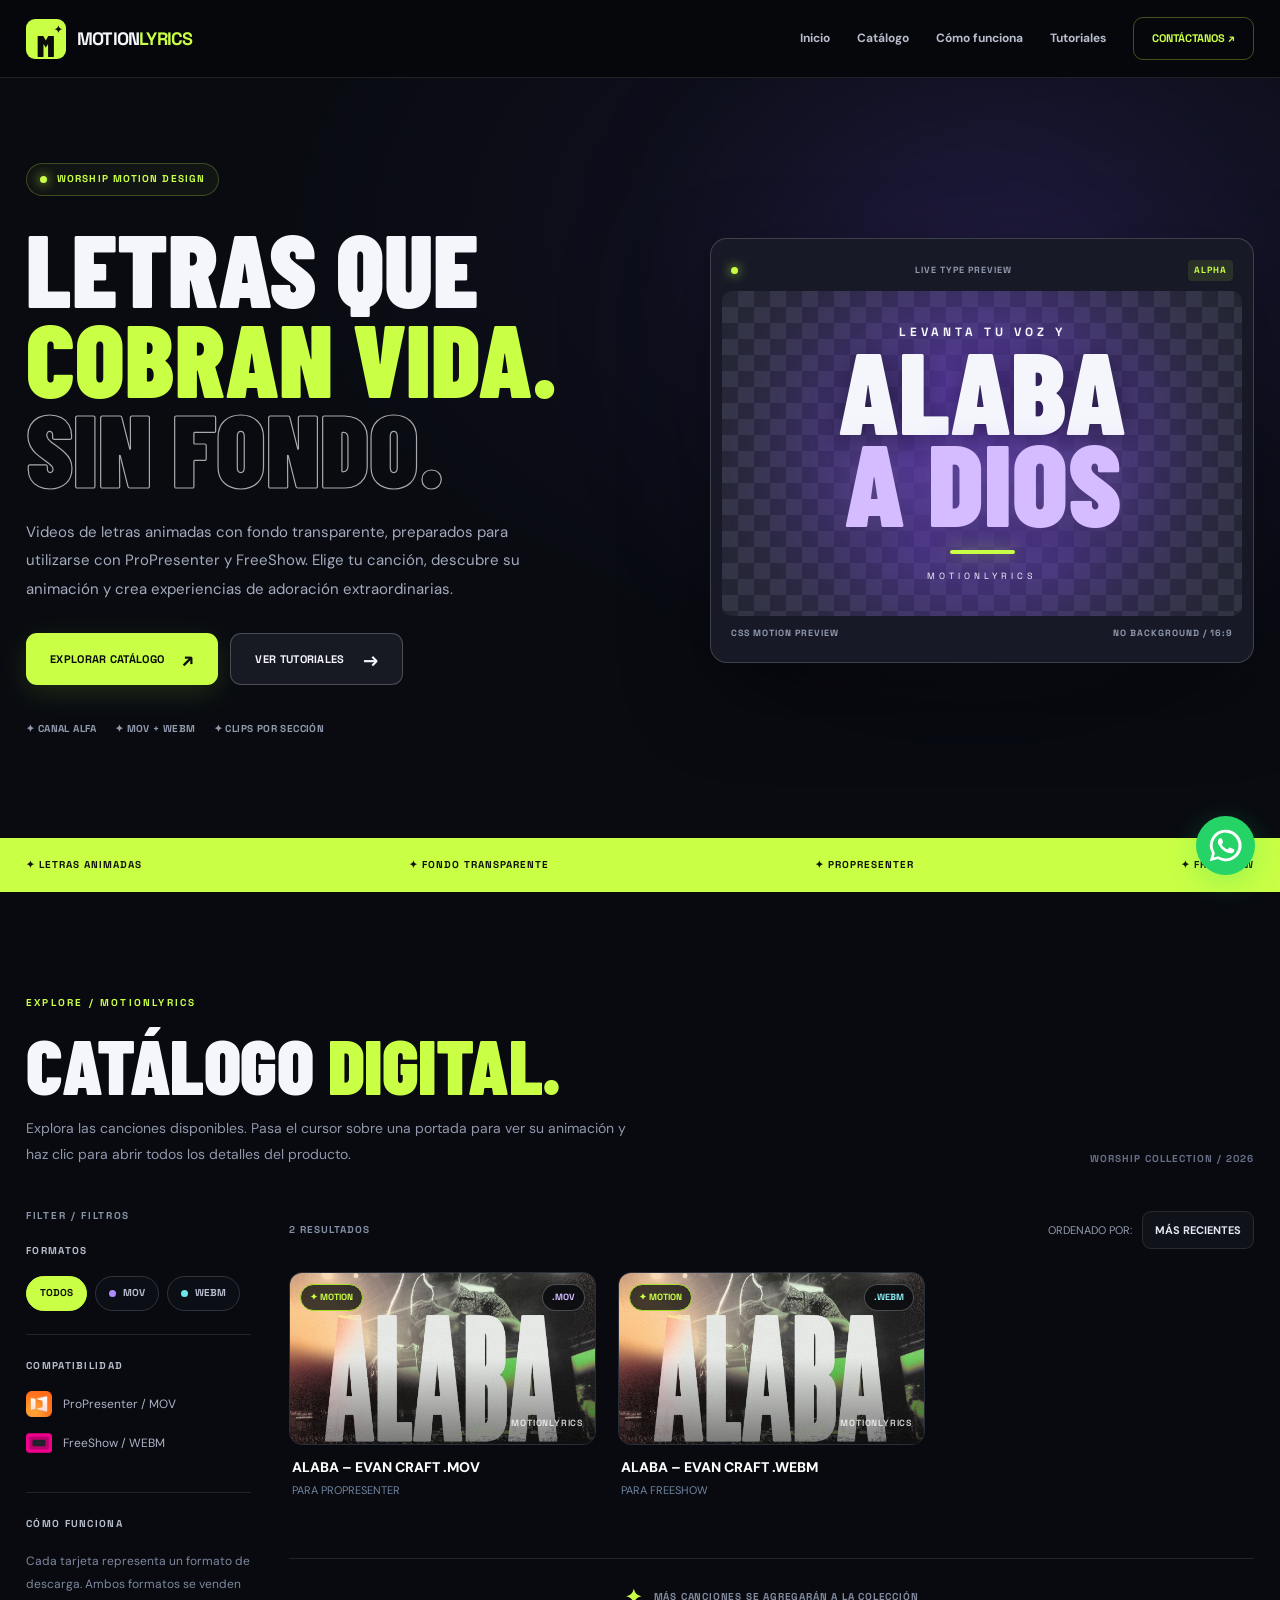
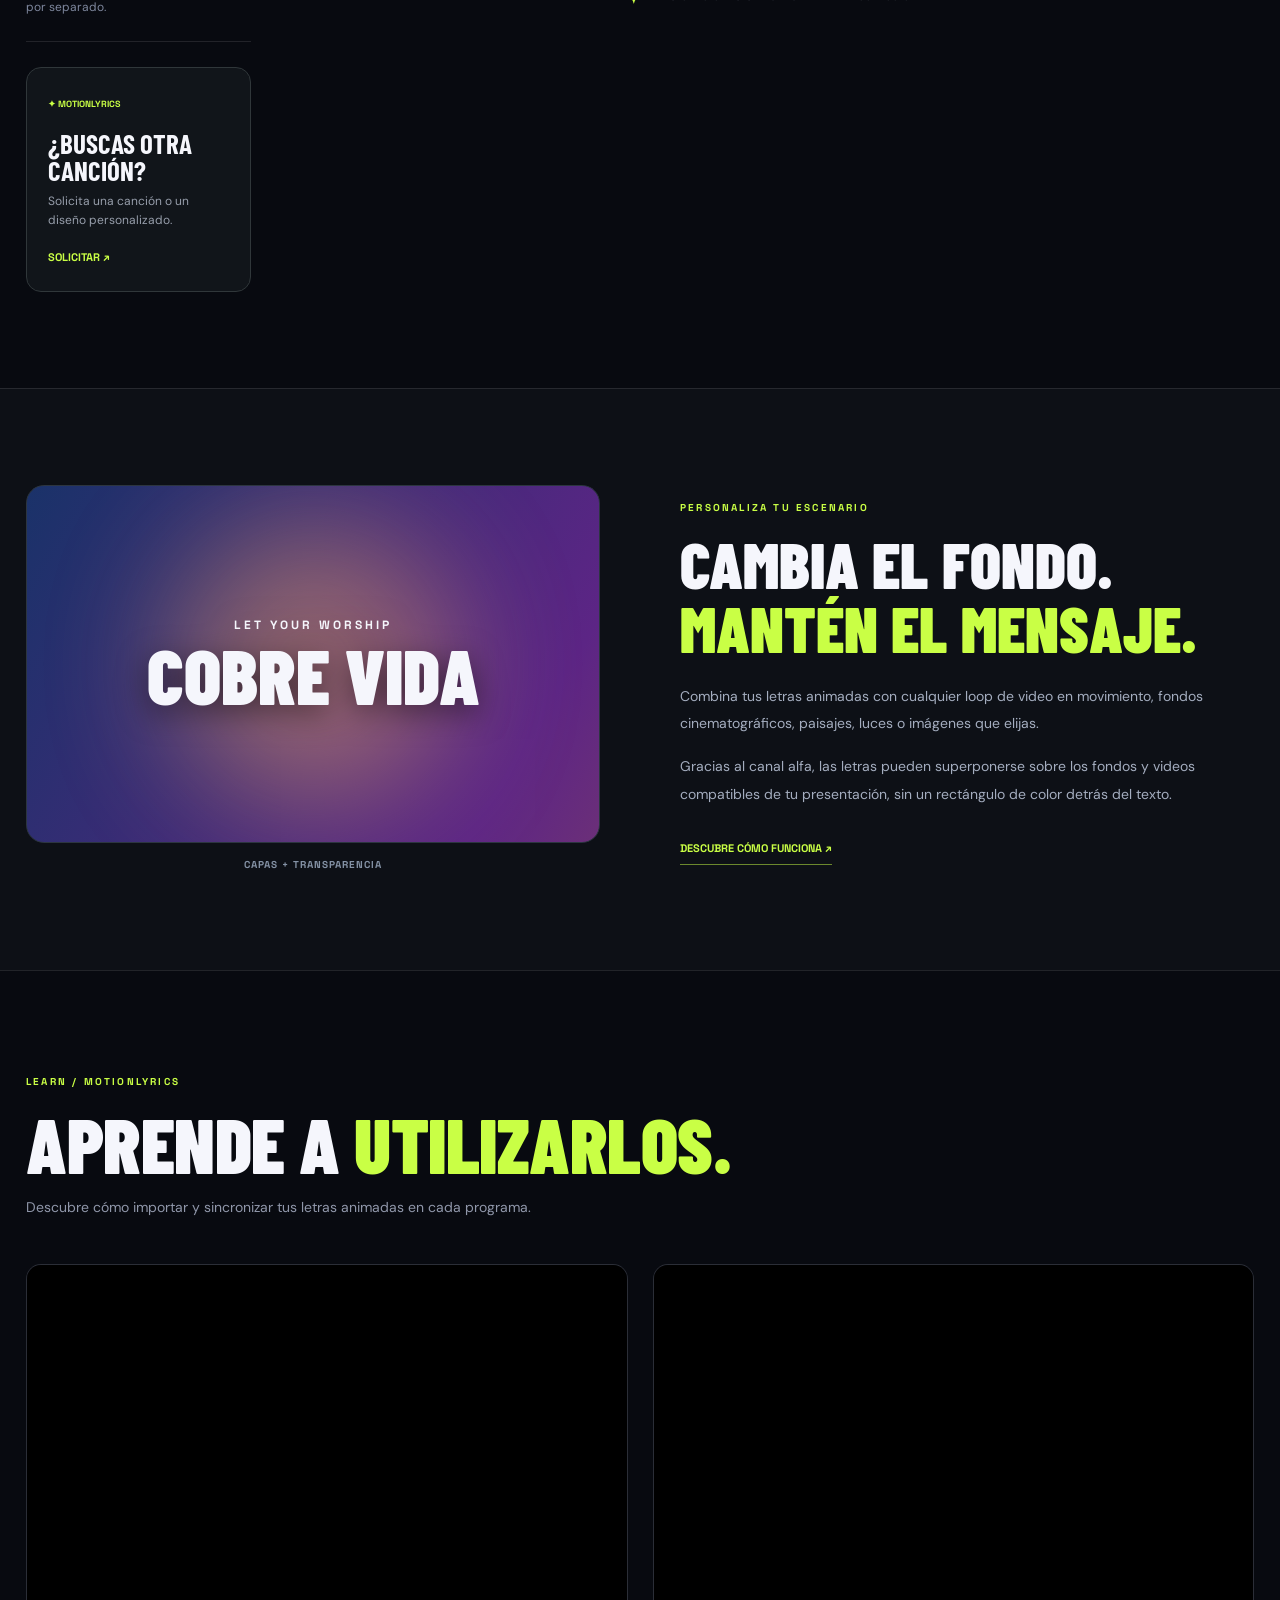
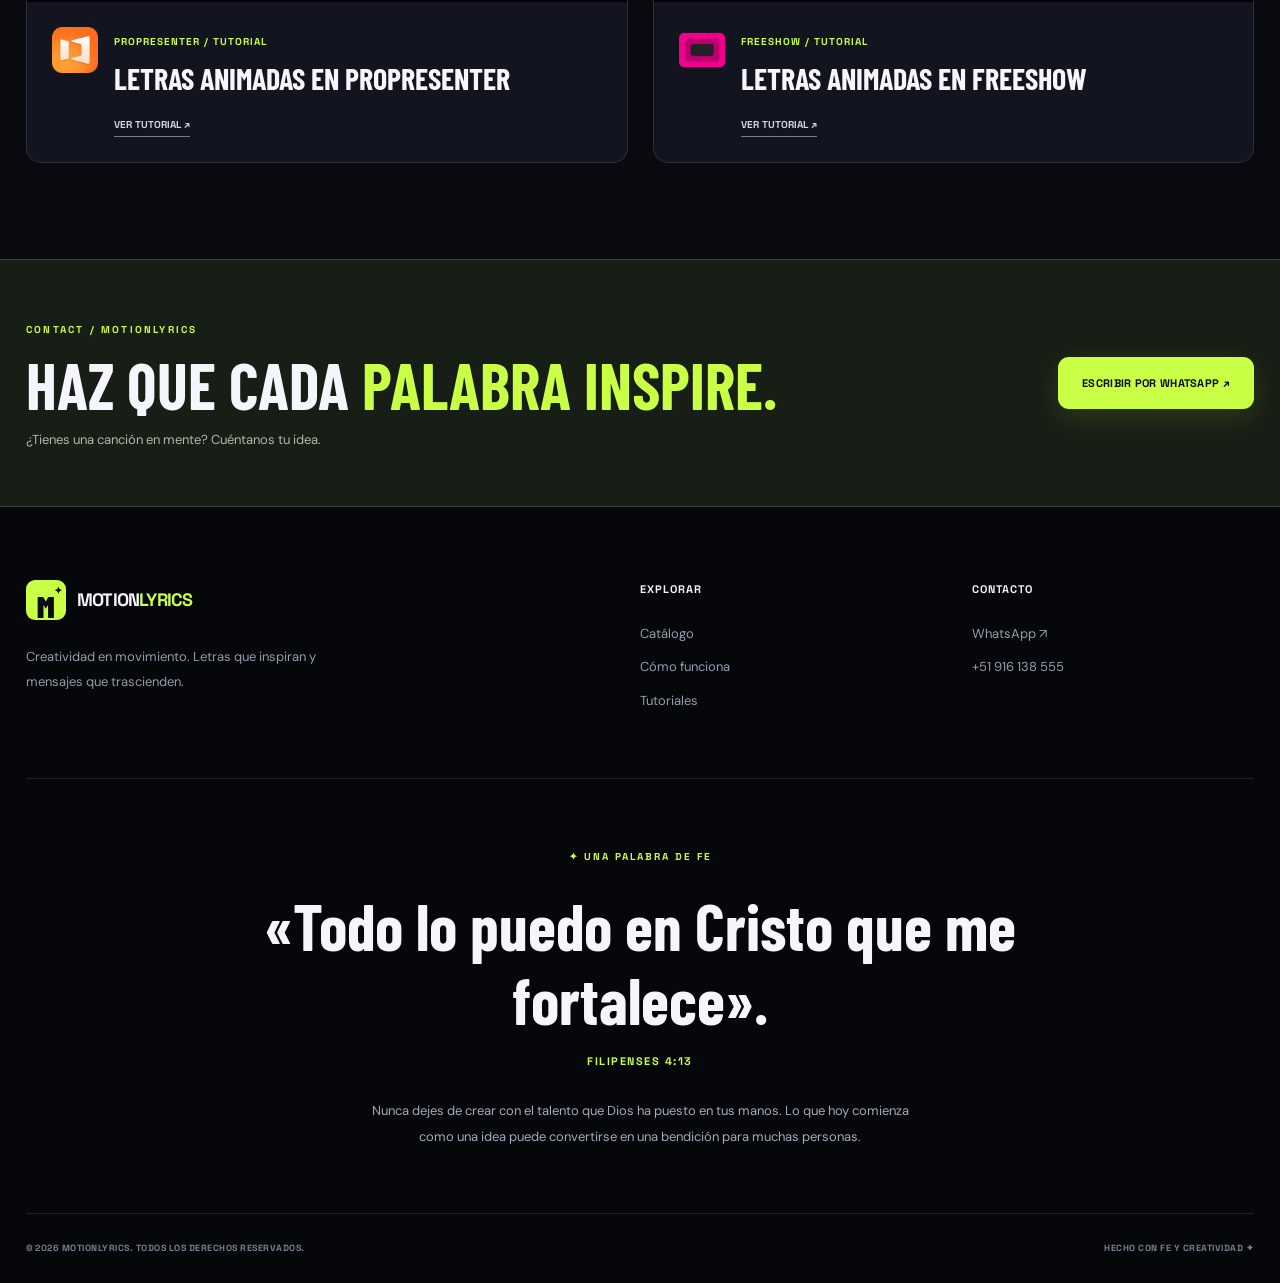
==== commit 34014f0d: "Add files via upload" ====
--- a/index.html
+++ b/index.html
@@ -1,21 +1,18 @@
 
 <!DOCTYPE html>
 <html lang="es">
-
 <head>
   <meta charset="UTF-8">
   <meta name="viewport" content="width=device-width, initial-scale=1.0">
-  <meta name="theme-color" content="#080910">
-
-  <title>MOTIONLYRICS | Letras Animadas para Iglesias</title>
-
-  <meta name="description"
-    content="Compra letras animadas sin fondo para ProPresenter y FreeShow. Descubre ALABA de Evan Craft en MOV y WEBM, desde $5 USD.">
+  <meta name="theme-color" content="#07080d">
+
+  <title>MOTIONLYRICS | Letras animadas sin fondo</title>
+  <meta name="description" content="Letras animadas en MOV para ProPresenter y WEBM para FreeShow. Explora canciones, mira las vistas previas y compra tus paquetes digitales.">
 
   <link rel="preconnect" href="https://fonts.googleapis.com">
   <link rel="preconnect" href="https://fonts.gstatic.com" crossorigin>
 
-  <link href="https://fonts.googleapis.com/css2?family=Barlow+Condensed:wght@500;600;700;800;900&family=DM+Sans:wght@400;500;600;700;800&family=Space+Grotesk:wght@400;500;600;700&display=swap" rel="stylesheet">
+  <link href="https://fonts.googleapis.com/css2?family=Barlow+Condensed:wght@500;600;700;800;900&family=DM+Sans:wght@400;500;600;700;800&family=Space+Grotesk:wght@400;500;600;700;800&display=swap" rel="stylesheet">
 
   <link rel="stylesheet" href="style.css">
 </head>
@@ -23,14 +20,15 @@
 <body>
 
   <!--
-  ==================================================
-  MOTIONLYRICS - ESTRUCTURA ACTUALIZADA
-  ==================================================
+  ===================================================
+  MOTIONLYRICS - ESTRUCTURA DE ARCHIVOS
+  ===================================================
 
   motionlyrics/
   |
-  |-- index.html
-  |-- style.css
+  |-- index.html       CATALOGO
+  |-- alaba.html       DETALLES DE ALABA
+  |-- style.css        ESTILOS COMPARTIDOS
   |
   |-- logo/
   |   |-- logo-freeshow.webp
@@ -41,297 +39,494 @@
       |-- archivos.webp
       |-- portada.jpg
 
-  RUTAS ACTUALIZADAS:
-  - Video: media-alaba/ALABA_A_REFF_INICIO.mp4
-  - Portada: media-alaba/portada.jpg
-  - Archivos: media-alaba/archivos.webp
-
-  PAYPAL:
-  Busca REEMPLAZA_ID_PAYPAL_MOV
-  y REEMPLAZA_ID_PAYPAL_WEBM.
-
-  Reemplaza cada URL completa por el enlace real
-  de pago correspondiente.
-
-  IMPORTANTE:
-  HTML y CSS no pueden verificar pagos ni entregar
-  automáticamente un enlace privado. Para eso
-  necesitas una plataforma de entrega digital
-  conectada al proceso de pago.
-
-  ==================================================
+  IMPORTANTE SOBRE EL PREVIEW:
+  HTML/CSS sin JavaScript no puede ejecutar play()
+  y pause() al entrar o salir el cursor.
+
+  El video se reproduce automáticamente en silencio
+  y mediante CSS solamente se hace VISIBLE al
+  pasar el cursor. No aparecen controles.
+
+  Para crear nuevas canciones:
+  - Crea otra carpeta media-nombrecancion
+  - Duplica la tarjeta del catálogo
+  - Cambia los nombres y las rutas
+  - Crea una nueva página de detalles
+  - Cambia el enlace de la tarjeta
+
+  ===================================================
   -->
 
 
-  <!-- ==========================================
-       NAVEGACIÓN
-  =========================================== -->
-
-  <header class="header">
-
-    <nav class="navbar container" aria-label="Menú principal">
-
-      <a href="#inicio" class="logo" aria-label="MOTIONLYRICS inicio">
-
-        <span class="logo-icon">
-          M<span>✦</span>
-        </span>
-
-        <span class="logo-text">
-          MOTION<span>LYRICS</span>
-        </span>
-
+  <!-- ===============================================
+       HEADER
+  ================================================ -->
+
+  <header class="site-header">
+    <nav class="navbar container" aria-label="Navegación principal">
+
+      <a href="index.html" class="brand" aria-label="MOTIONLYRICS inicio">
+        <span class="brand-icon">M<span>✦</span></span>
+        <span class="brand-text">MOTION<span>LYRICS</span></span>
       </a>
 
-      <!-- Menú móvil sin JavaScript -->
-
-      <input
-        type="checkbox"
-        id="menu-toggle"
-        class="menu-toggle"
-        aria-label="Mostrar menú">
-
-      <label
-        for="menu-toggle"
-        class="menu-button"
-        aria-label="Abrir menú">
-
-        <span></span>
-        <span></span>
-        <span></span>
-
+      <!-- MENÚ MÓVIL SIN JAVASCRIPT -->
+      <input type="checkbox" id="menu-switch" class="menu-switch">
+
+      <label for="menu-switch" class="menu-trigger" aria-label="Mostrar menú">
+        <span></span><span></span><span></span>
       </label>
 
       <div class="nav-links">
-
         <a href="#inicio">Inicio</a>
-        <a href="#catalogo">Canciones</a>
-        <a href="#formatos">Formatos</a>
+        <a href="#catalogo">Catálogo</a>
+        <a href="#como-funciona">Cómo funciona</a>
         <a href="#tutoriales">Tutoriales</a>
-        <a href="#preguntas">Preguntas</a>
-
-        <a
-          href="https://wa.me/51916138555?text=Hola%2C%20quiero%20informaci%C3%B3n%20sobre%20MOTIONLYRICS"
-          target="_blank"
-          rel="noopener noreferrer"
-          class="nav-contact">
-
-          CONTACTO <span>↗</span>
-
+
+        <a href="https://wa.me/51916138555?text=Hola%2C%20quiero%20informaci%C3%B3n%20sobre%20MOTIONLYRICS"
+           target="_blank"
+           rel="noopener noreferrer"
+           class="nav-contact">
+          CONTÁCTANOS ↗
         </a>
-
       </div>
 
     </nav>
-
   </header>
 
 
   <main>
 
-
-    <!-- ==========================================
-         PORTADA PRINCIPAL
-    =========================================== -->
+    <!-- ===============================================
+         PORTADA
+    ================================================ -->
 
     <section class="hero" id="inicio">
-
-      <div class="hero-grid"></div>
-      <div class="hero-glow hero-glow-purple"></div>
-      <div class="hero-glow hero-glow-cyan"></div>
+      <div class="hero-aura"></div>
 
       <div class="container hero-layout">
 
-        <!-- TEXTOS -->
-
-        <div class="hero-content">
+        <div class="hero-copy">
 
           <div class="eyebrow">
-
-            <span class="eyebrow-dot"></span>
-
-            MOTION GRAPHICS PARA ADORACIÓN
-
+            <span class="status-dot"></span>
+            WORSHIP MOTION DESIGN
           </div>
 
           <h1>
-            TUS LETRAS.<br>
-            <span class="gradient-text">CON VIDA.</span><br>
-            <span class="outline-text">SIN FONDO.</span>
+            LETRAS QUE<br>
+            <span>COBRAN VIDA.</span><br>
+            <em>SIN FONDO.</em>
           </h1>
 
-          <p class="hero-description">
-
-            Transforma cada canción en una experiencia
-            visual extraordinaria. Letras animadas
-            profesionales con fondo transparente para
-            tus presentaciones, cultos y transmisiones.
-
+          <p>
+            Videos de letras animadas con fondo transparente,
+            preparados para utilizarse con ProPresenter y
+            FreeShow. Elige tu canción, descubre su animación
+            y crea experiencias de adoración extraordinarias.
           </p>
 
-          <div class="hero-buttons">
-
-            <a href="#catalogo" class="button button-primary">
-
-              EXPLORAR CANCIONES
-
-              <span>↗</span>
-
+          <div class="hero-actions">
+            <a href="#catalogo" class="btn btn-lime">
+              EXPLORAR CATÁLOGO <span>↗</span>
             </a>
 
-            <a href="#tutoriales" class="button button-outline">
-
-              <span class="play-icon">▶</span>
-
-              VER TUTORIALES
-
+            <a href="#tutoriales" class="btn btn-dark">
+              VER TUTORIALES <span>→</span>
             </a>
-
           </div>
 
           <div class="hero-features">
-
-            <div class="hero-feature">
-
-              <span class="feature-icon">✦</span>
-
-              <div>
-                <strong>Fondo transparente</strong>
-                <small>Animaciones con canal alfa</small>
+            <span>✦ CANAL ALFA</span>
+            <span>✦ MOV + WEBM</span>
+            <span>✦ CLIPS POR SECCIÓN</span>
+          </div>
+
+        </div>
+
+
+        <!-- ANIMACIÓN CON CSS PURO -->
+
+        <div class="hero-art">
+
+          <div class="art-top">
+            <span class="signal"></span>
+            LIVE TYPE PREVIEW
+            <span class="art-alpha">ALPHA</span>
+          </div>
+
+          <div class="transparent-board">
+
+            <div class="art-glow"></div>
+
+            <div class="art-lyrics">
+              <span>LEVANTA TU VOZ Y</span>
+              <strong>ALABA</strong>
+              <strong class="art-highlight">A DIOS</strong>
+              <i></i>
+              <small>MOTIONLYRICS</small>
+            </div>
+
+          </div>
+
+          <div class="art-bottom">
+            <span>CSS MOTION PREVIEW</span>
+            <span>NO BACKGROUND / 16:9</span>
+          </div>
+
+        </div>
+
+      </div>
+    </section>
+
+
+    <!-- ===============================================
+         FRANJA
+    ================================================ -->
+
+    <div class="ticker">
+      <div class="container ticker-inner">
+        <span>✦ LETRAS ANIMADAS</span>
+        <span>✦ FONDO TRANSPARENTE</span>
+        <span>✦ PROPRESENTER</span>
+        <span>✦ FREESHOW</span>
+      </div>
+    </div>
+
+
+    <!-- ===============================================
+         CATÁLOGO DIGITAL
+         DISEÑO DE CUADRÍCULA
+    ================================================ -->
+
+    <section class="catalog-section section" id="catalogo">
+
+      <div class="container">
+
+        <div class="section-intro">
+          <div>
+            <span class="section-eyebrow">EXPLORE / MOTIONLYRICS</span>
+
+            <h2>CATÁLOGO <span>DIGITAL.</span></h2>
+
+            <p>
+              Explora las canciones disponibles.
+              Pasa el cursor sobre una portada para ver
+              su animación y haz clic para abrir todos
+              los detalles del producto.
+            </p>
+          </div>
+
+          <span class="catalog-collection">WORSHIP COLLECTION / 2026</span>
+        </div>
+
+
+        <!--
+        LOS FILTROS FUNCIONAN CON RADIO INPUT + CSS.
+        NO NECESITAN JAVASCRIPT.
+        -->
+
+        <div class="catalog-layout">
+
+          <input type="radio" name="format-filter" id="filter-all"
+                 class="filter-radio" checked>
+
+          <input type="radio" name="format-filter" id="filter-mov"
+                 class="filter-radio">
+
+          <input type="radio" name="format-filter" id="filter-webm"
+                 class="filter-radio">
+
+
+          <!-- FILTROS LATERALES -->
+
+          <aside class="filter-sidebar" aria-label="Filtros de catálogo">
+
+            <div class="filter-group">
+
+              <h3>FILTER / FILTROS</h3>
+
+              <span class="filter-group-title">FORMATOS</span>
+
+              <div class="filter-options">
+
+                <label for="filter-all" class="filter-pill filter-pill-all">
+                  TODOS
+                </label>
+
+                <label for="filter-mov" class="filter-pill filter-pill-mov">
+                  <span class="filter-small-dot purple-dot"></span>
+                  MOV
+                </label>
+
+                <label for="filter-webm" class="filter-pill filter-pill-webm">
+                  <span class="filter-small-dot cyan-dot"></span>
+                  WEBM
+                </label>
+
               </div>
 
             </div>
 
-            <div class="hero-feature">
-
-              <span class="feature-icon">◈</span>
-
-              <div>
-                <strong>MOV + WEBM</strong>
-                <small>ProPresenter y FreeShow</small>
+
+            <div class="filter-group">
+              <span class="filter-group-title">COMPATIBILIDAD</span>
+
+              <div class="software-filter-note">
+                <img src="logo/propresenter-logo.webp"
+                     alt="ProPresenter">
+                <span>ProPresenter / MOV</span>
               </div>
 
-            </div>
-
-          </div>
-
-        </div>
-
-
-        <!-- ======================================
-             ANIMACIÓN CSS
-
-             TEXTO: ALABA A DIOS
-        ======================================= -->
-
-        <div class="hero-preview">
-
-          <div class="preview-halo"></div>
-
-          <div class="preview-window">
-
-            <div class="preview-toolbar">
-
-              <div class="window-dots">
-                <span></span>
-                <span></span>
-                <span></span>
+              <div class="software-filter-note">
+                <img src="logo/logo-freeshow.webp"
+                     alt="FreeShow">
+                <span>FreeShow / WEBM</span>
               </div>
-
-              <span>MOTIONLYRICS / LIVE PREVIEW</span>
-
-              <span class="alpha-tag">ALPHA</span>
-
-            </div>
-
-
-            <div class="preview-stage">
-
-              <div class="stage-light"></div>
-
-              <span class="stage-corner corner-tl"></span>
-              <span class="stage-corner corner-tr"></span>
-              <span class="stage-corner corner-bl"></span>
-              <span class="stage-corner corner-br"></span>
-
-
-              <div class="animated-lyrics">
-
-                <span class="animated-overline">
-                  LEVANTA TU VOZ Y
-                </span>
-
-                <strong class="animated-main">
-                  ALABA
-                </strong>
-
-                <strong class="animated-impact">
-                  A DIOS
-                </strong>
-
-                <span class="animated-line"></span>
-
-                <span class="animated-subtitle">
-                  MOTIONLYRICS
-                </span>
-
-              </div>
-
-              <span class="preview-watermark">
-                CSS MOTION PREVIEW
+            </div>
+
+
+            <div class="filter-group">
+              <span class="filter-group-title">CÓMO FUNCIONA</span>
+
+              <p class="filter-description">
+                Cada tarjeta representa un formato
+                de descarga. Ambos formatos se venden
+                por separado.
+              </p>
+            </div>
+
+
+            <div class="sidebar-contact">
+              <span>✦ MOTIONLYRICS</span>
+
+              <h4>¿BUSCAS OTRA CANCIÓN?</h4>
+
+              <p>
+                Solicita una canción o un diseño
+                personalizado.
+              </p>
+
+              <a
+                href="https://wa.me/51916138555?text=Hola%2C%20quisiera%20solicitar%20una%20canci%C3%B3n%20animada"
+                target="_blank"
+                rel="noopener noreferrer">
+                SOLICITAR ↗
+              </a>
+            </div>
+
+          </aside>
+
+
+
+          <!-- RESULTADOS -->
+
+          <div class="catalog-results">
+
+            <div class="results-toolbar">
+
+              <span class="results-counter count-all">2 RESULTADOS</span>
+              <span class="results-counter count-one">1 RESULTADO</span>
+
+              <span class="sort-label">
+                ORDENADO POR:
+                <strong>MÁS RECIENTES</strong>
               </span>
 
             </div>
 
 
-            <div class="preview-toolbar preview-toolbar-bottom">
-
-              <span class="preview-live">
-
-                <span class="live-dot"></span>
-
-                ANIMACIÓN EN VIVO
-
-              </span>
-
-              <div class="mini-formats">
-                <span>MOV</span>
-                <span>WEBM</span>
-              </div>
-
-            </div>
-
-          </div>
-
-
-          <div class="floating-label label-one">
-            <span>✦</span>
-            MOTION GRAPHICS
-          </div>
-
-          <div class="floating-label label-two">
-            <span>◈</span>
-            FONDO TRANSPARENTE
-          </div>
-
-          <p class="preview-note">
-            Vista animada creada con HTML y CSS puro.
+
+            <!-- =====================================
+                 TARJETAS DE PRODUCTOS
+
+                 DUPLICA CADA <a class="media-card">
+                 PARA AGREGAR MÁS CANCIONES.
+
+                 IMPORTANTE:
+                 El archivo MP4 se mantiene reproduciendo
+                 en silencio, pero CSS solo lo deja visible
+                 cuando el mouse entra al cuadro.
+            ====================================== -->
+
+            <div class="product-grid">
+
+
+              <!-- TARJETA 01 - ALABA MOV -->
+
+              <a href="alaba.html"
+                 class="media-card card-mov"
+                 aria-label="Abrir detalles de ALABA de Evan Craft en MOV">
+
+                <div class="card-screen hover-media">
+
+                  <img
+                    class="media-poster"
+                    src="media-alaba/portada.jpg"
+                    alt="Portada de ALABA de Evan Craft"
+                    loading="lazy">
+
+                  <video
+                    class="hover-video"
+                    autoplay
+                    muted
+                    loop
+                    playsinline
+                    preload="metadata"
+                    poster="media-alaba/portada.jpg"
+                    aria-hidden="true">
+
+                    <source
+                      src="media-alaba/ALABA_A_REFF_INICIO.mp4"
+                      type="video/mp4">
+
+                  </video>
+
+                  <span class="card-badge">✦ MOTION</span>
+                  <span class="format-badge badge-mov">.MOV</span>
+
+                  <div class="card-screen-shade"></div>
+
+                  <span class="card-watermark">
+                    MOTIONLYRICS
+                  </span>
+
+                </div>
+
+                <div class="card-info">
+                  <h3>ALABA – EVAN CRAFT .MOV</h3>
+                  <span>PARA PROPRESENTER</span>
+                </div>
+
+              </a>
+
+
+
+              <!-- TARJETA 02 - ALABA WEBM -->
+
+              <a href="alaba.html"
+                 class="media-card card-webm"
+                 aria-label="Abrir detalles de ALABA de Evan Craft en WEBM">
+
+                <div class="card-screen hover-media">
+
+                  <img
+                    class="media-poster"
+                    src="media-alaba/portada.jpg"
+                    alt="Portada de ALABA de Evan Craft para FreeShow"
+                    loading="lazy">
+
+                  <video
+                    class="hover-video"
+                    autoplay
+                    muted
+                    loop
+                    playsinline
+                    preload="metadata"
+                    poster="media-alaba/portada.jpg"
+                    aria-hidden="true">
+
+                    <source
+                      src="media-alaba/ALABA_A_REFF_INICIO.mp4"
+                      type="video/mp4">
+
+                  </video>
+
+                  <span class="card-badge">✦ MOTION</span>
+                  <span class="format-badge badge-webm">.WEBM</span>
+
+                  <div class="card-screen-shade"></div>
+
+                  <span class="card-watermark">
+                    MOTIONLYRICS
+                  </span>
+
+                </div>
+
+                <div class="card-info">
+                  <h3>ALABA – EVAN CRAFT .WEBM</h3>
+                  <span>PARA FREESHOW</span>
+                </div>
+
+              </a>
+
+
+            </div>
+
+
+            <!-- NOTA DEL CATÁLOGO -->
+
+            <div class="catalog-end">
+              <span>✦</span>
+              MÁS CANCIONES SE AGREGARÁN A LA COLECCIÓN
+            </div>
+
+          </div>
+
+        </div>
+
+      </div>
+
+    </section>
+
+
+
+    <!-- ===============================================
+         CAMBIAR FONDO / LOOPS
+    ================================================ -->
+
+    <section class="loop-section section" id="como-funciona">
+
+      <div class="container loop-layout">
+
+        <div class="loop-graphic">
+
+          <div class="loop-demo-background">
+            <div class="loop-orb"></div>
+
+            <div class="loop-demo-text">
+              <span>LET YOUR WORSHIP</span>
+              <strong>COBRE VIDA</strong>
+            </div>
+          </div>
+
+          <span class="loop-note">
+            CAPAS + TRANSPARENCIA
+          </span>
+
+        </div>
+
+
+        <div class="loop-copy">
+
+          <span class="section-eyebrow">
+            PERSONALIZA TU ESCENARIO
+          </span>
+
+          <h2>
+            CAMBIA EL FONDO.<br>
+            <span>MANTÉN EL MENSAJE.</span>
+          </h2>
+
+          <p>
+            Combina tus letras animadas con cualquier
+            loop de video en movimiento, fondos
+            cinematográficos, paisajes, luces o
+            imágenes que elijas.
           </p>
 
-        </div>
-
-      </div>
-
-
-      <div class="container hero-bottom">
-
-        <span>
-          CREATIVIDAD AL SERVICIO DE LA ADORACIÓN
-        </span>
-
-        <a href="#catalogo">
-          DESCUBRE MÁS ↓
-        </a>
+          <p>
+            Gracias al canal alfa, las letras pueden
+            superponerse sobre los fondos y videos
+            compatibles de tu presentación, sin un
+            rectángulo de color detrás del texto.
+          </p>
+
+          <a href="alaba.html#contenido" class="inline-link">
+            DESCUBRE CÓMO FUNCIONA ↗
+          </a>
+
+        </div>
 
       </div>
 
@@ -339,1045 +534,97 @@
 
 
 
-    <!-- ==========================================
-         FRANJA DE CARACTERÍSTICAS
-    =========================================== -->
-
-    <section class="feature-strip">
-
-      <div class="container strip-content">
-
-        <span>✦ MOTION LYRICS</span>
-
-        <span>◈ FONDO TRANSPARENTE</span>
-
-        <span>✦ PROPRESENTER</span>
-
-        <span>◈ FREESHOW</span>
-
-      </div>
-
-    </section>
-
-
-
-    <!-- ==========================================
-         CATÁLOGO
-    =========================================== -->
-
-    <section class="catalog section" id="catalogo">
+    <!-- ===============================================
+         TUTORIALES DE YOUTUBE
+    ================================================ -->
+
+    <section class="tutorial-section section" id="tutoriales">
 
       <div class="container">
 
-        <div class="section-heading">
-
+        <div class="section-intro">
           <div>
-
-            <span class="section-kicker">
-              CATÁLOGO DIGITAL
-            </span>
-
-            <h2>
-              ELIGE TU<br>
-              <span class="gradient-text">
-                CANCIÓN FAVORITA.
-              </span>
-            </h2>
+            <span class="section-eyebrow">LEARN / MOTIONLYRICS</span>
+
+            <h2>APRENDE A <span>UTILIZARLOS.</span></h2>
 
             <p>
-              Reproduce una vista previa, consulta los
-              archivos incluidos y adquiere el formato
-              ideal para tu programa de presentación.
+              Descubre cómo importar y sincronizar
+              tus letras animadas en cada programa.
             </p>
-
-          </div>
-
-          <span class="section-side">
-            MOTION COLLECTION / 2026
-          </span>
-
-        </div>
-
-
-        <div class="catalog-toolbar">
-
-          <span>COLECCIÓN DE CANCIONES</span>
-
-          <span class="catalog-status">
-            <span></span>
-            VISTA PREVIA DISPONIBLE
-          </span>
-
-        </div>
-
-
-
-        <!-- ==========================================
-             PRODUCTO 01
-             ALABA - EVAN CRAFT
-
-             CARPETA: media-alaba
-        =========================================== -->
-
-        <article class="product-card">
-
-
-          <!-- ================================
-               COLUMNA IZQUIERDA
-               VIDEO DE VISTA PREVIA
-          ================================= -->
-
-          <div class="product-left">
-
-            <div class="product-preview-header">
-
-              <span class="product-featured">
-                ✦ LETRA ANIMADA
-              </span>
-
-              <span>
-                PREVIEW / 001
-              </span>
-
-            </div>
-
-
-            <!--
-            VIDEO ACTUALIZADO:
-
-            media-alaba/ALABA_A_REFF_INICIO.mp4
-
-            PORTADA:
-
-            media-alaba/portada.jpg
-            -->
-
-            <div class="video-frame">
-
-              <video
-                class="product-video"
-                controls
-                playsinline
-                preload="metadata"
-                poster="media-alaba/portada.jpg"
-                aria-label="Vista previa de ALABA de Evan Craft">
-
-                <source
-                  src="media-alaba/ALABA_A_REFF_INICIO.mp4"
-                  type="video/mp4">
-
-                Tu navegador no admite este video.
-
-              </video>
-
-            </div>
-
-
-            <div class="preview-meta">
-
-              <span class="preview-meta-live">
-
-                <span></span>
-
-                VISTA PREVIA GRATUITA
-
-              </span>
-
-              <span>16:9 / MP4</span>
-
-            </div>
-
-
-            <div class="preview-message">
-
-              <span class="preview-message-icon">▶</span>
-
-              <div>
-
-                <strong>
-                  MIRA LA ANIMACIÓN ANTES DE COMPRAR
-                </strong>
-
-                <p>
-                  Conoce el estilo de las letras,
-                  las transiciones y los movimientos.
-                  El paquete completo se entrega
-                  después de la compra.
-                </p>
-
-              </div>
-
-            </div>
-
-
-            <div class="preview-extra">
-
-              <span>✦ VIDEO DIGITAL</span>
-              <span>✦ WORSHIP LYRICS</span>
-              <span>✦ MOTION DESIGN</span>
-
-            </div>
-
-          </div>
-
-
-
-          <!-- ================================
-               COLUMNA DERECHA
-               INFORMACIÓN
-          ================================= -->
-
-          <div class="product-right">
-
-            <div class="product-heading-row">
-
-              <span class="product-kicker">
-                WORSHIP / MOTION LYRICS
-              </span>
-
-              <span class="product-code">
-                ML-001
-              </span>
-
-            </div>
-
-
-            <h3 class="product-title">
-              ALABA
-            </h3>
-
-            <p class="product-artist">
-              EVAN CRAFT
-            </p>
-
-            <div class="product-accent"></div>
-
-            <p class="product-description">
-
-              Dale vida a las letras de esta canción
-              con animaciones modernas, efectos visuales
-              y transiciones diseñadas para mejorar
-              tus momentos de adoración.
-
-            </p>
-
-
-            <div class="product-tags">
-
-              <span>✦ MOTION GRAPHICS</span>
-
-              <span>◈ SIN FONDO</span>
-
-              <span>CLIPS INDIVIDUALES</span>
-
-            </div>
-
-
-
-            <!-- =====================================
-                 ¿QUÉ INCLUYE ESTE PRODUCTO?
-
-                 IMAGEN ACTUALIZADA:
-
-                 media-alaba/archivos.webp
-            ====================================== -->
-
-            <details class="product-includes" open>
-
-              <summary>
-
-                <span class="includes-summary-title">
-
-                  <span class="includes-symbol">▣</span>
-
-                  ¿QUÉ INCLUYE ESTE PRODUCTO?
-
-                </span>
-
-                <span class="details-plus">+</span>
-
-              </summary>
-
-
-              <div class="includes-content">
-
-                <div class="includes-intro">
-
-                  <strong>
-                    REVISA LOS ARCHIVOS ANTES DE COMPRAR
-                  </strong>
-
-                  <p>
-                    Aquí puedes ver una imagen con
-                    los archivos del paquete de ALABA.
-                    Presiona sobre ella para ampliarla
-                    y revisar sus nombres.
-                  </p>
-
-                </div>
-
-
-
-                <!-- IMAGEN: archivos.webp -->
-
-                <figure class="included-files">
-
-                  <a
-                    href="media-alaba/archivos.webp"
-                    target="_blank"
-                    rel="noopener noreferrer"
-                    class="included-image-link"
-                    title="Abrir imagen de archivos incluidos">
-
-                    <img
-                      src="media-alaba/archivos.webp"
-                      alt="Archivos incluidos en el paquete de letras animadas ALABA - Evan Craft"
-                      loading="lazy">
-
-                    <span class="image-zoom-label">
-                      <span>⌕</span>
-                      VER IMAGEN COMPLETA ↗
-                    </span>
-
-                  </a>
-
-
-                  <figcaption>
-                    Archivos del paquete ALABA – EVAN CRAFT
-                  </figcaption>
-
-                </figure>
-
-
-
-                <!-- CARACTERÍSTICAS INCLUIDAS -->
-
-                <div class="included-features">
-
-                  <div class="included-feature">
-
-                    <span class="included-check">✓</span>
-
-                    <div>
-
-                      <strong>Clips separados</strong>
-
-                      <small>
-                        Videos independientes según
-                        las partes de la canción incluidas
-                        en el paquete.
-                      </small>
-
-                    </div>
-
-                  </div>
-
-
-                  <div class="included-feature">
-
-                    <span class="included-check">✓</span>
-
-                    <div>
-
-                      <strong>Fondo transparente</strong>
-
-                      <small>
-                        Letras animadas con canal alfa
-                        para software compatible.
-                      </small>
-
-                    </div>
-
-                  </div>
-
-
-                  <div class="included-feature">
-
-                    <span class="included-check">✓</span>
-
-                    <div>
-
-                      <strong>Formato seleccionado</strong>
-
-                      <small>
-                        Recibirás el paquete MOV o WEBM
-                        según la opción que compres.
-                      </small>
-
-                    </div>
-
-                  </div>
-
-
-                  <div class="included-feature">
-
-                    <span class="included-check">✓</span>
-
-                    <div>
-
-                      <strong>Entrega digital</strong>
-
-                      <small>
-                        Archivos disponibles mediante
-                        el sistema de entrega utilizado
-                        por la tienda.
-                      </small>
-
-                    </div>
-
-                  </div>
-
-                </div>
-
-
-
-                <div class="includes-note">
-
-                  <span>ⓘ</span>
-
-                  <p>
-                    Los formatos MOV y WEBM se venden
-                    por separado. Revisa la imagen
-                    para conocer las secciones que
-                    forman parte del producto.
-                  </p>
-
-                </div>
-
-              </div>
-
-            </details>
-
-
-
-            <!-- =====================================
-                 BOTONES DE COMPRA
-                 PRECIO: $5 USD
-            ====================================== -->
-
-            <div class="purchase-heading">
-
-              <div>
-
-                <span class="purchase-heading-title">
-                  SELECCIONA TU FORMATO
-                </span>
-
-                <p>
-                  Cada formato se adquiere por separado.
-                </p>
-
-              </div>
-
-              <span class="purchase-arrow">↓</span>
-
-            </div>
-
-
-
-            <!-- =====================================
-                 PROPRESENTER - MOV
-
-                 PRECIO: $5
-
-                 REEMPLAZA EL href COMPLETO POR
-                 TU ENLACE DE PAYPAL PARA MOV
-            ====================================== -->
-
-            <a
-              href="https://www.paypal.com/ncp/payment/REEMPLAZA_ID_PAYPAL_MOV"
-              target="_blank"
-              rel="noopener noreferrer"
-              class="purchase-option option-pro"
-              aria-label="Comprar ALABA en MOV para ProPresenter por 5 dólares">
-
-              <span class="purchase-software-logo">
-
-                <img
-                  src="logo/propresenter-logo.webp"
-                  alt="Logo de ProPresenter"
-                  loading="lazy">
-
-              </span>
-
-
-              <span class="purchase-description">
-
-                <span class="purchase-format">
-                  FORMATO .MOV
-                </span>
-
-                <strong>
-                  ProPresenter
-                </strong>
-
-                <small>
-                  Comprar paquete MOV
-                </small>
-
-              </span>
-
-
-              <span class="purchase-price">
-
-                <strong>$5.00</strong>
-
-                <small>USD</small>
-
-              </span>
-
-
-              <span class="purchase-link-icon">
-                ↗
-              </span>
-
-            </a>
-
-
-
-            <!-- =====================================
-                 FREESHOW - WEBM
-
-                 PRECIO: $5
-
-                 REEMPLAZA EL href COMPLETO POR
-                 TU ENLACE DE PAYPAL PARA WEBM
-            ====================================== -->
-
-            <a
-              href="https://www.paypal.com/ncp/payment/REEMPLAZA_ID_PAYPAL_WEBM"
-              target="_blank"
-              rel="noopener noreferrer"
-              class="purchase-option option-free"
-              aria-label="Comprar ALABA en WEBM para FreeShow por 5 dólares">
-
-              <span class="purchase-software-logo">
-
-                <img
-                  src="logo/logo-freeshow.webp"
-                  alt="Logo de FreeShow"
-                  loading="lazy">
-
-              </span>
-
-
-              <span class="purchase-description">
-
-                <span class="purchase-format">
-                  FORMATO .WEBM
-                </span>
-
-                <strong>
-                  FreeShow
-                </strong>
-
-                <small>
-                  Comprar paquete WEBM
-                </small>
-
-              </span>
-
-
-              <span class="purchase-price">
-
-                <strong>$5.00</strong>
-
-                <small>USD</small>
-
-              </span>
-
-
-              <span class="purchase-link-icon">
-                ↗
-              </span>
-
-            </a>
-
-
-
-            <div class="payment-info">
-
-              <span>♢</span>
-
-              <p>
-                Pago mediante PayPal. La descarga
-                se habilita según el sistema de
-                entrega digital que configures.
-              </p>
-
-            </div>
-
-
-            <a
-              href="https://wa.me/51916138555?text=Hola%2C%20quiero%20consultar%20sobre%20ALABA%20de%20Evan%20Craft"
-              target="_blank"
-              rel="noopener noreferrer"
-              class="product-contact">
-
-              ¿TIENES DUDAS SOBRE ESTA CANCIÓN? ↗
-
-            </a>
-
-          </div>
-
-        </article>
-
-
-
-        <!-- =====================================
-             SOLICITAR OTRAS CANCIONES
-        ====================================== -->
-
-        <div class="catalog-bottom">
-
-          <span class="catalog-bottom-icon">✦</span>
-
-          <div>
-
-            <strong>
-              ¿NO ENCUENTRAS TU CANCIÓN?
-            </strong>
-
-            <p>
-              Cuéntanos qué canción o animación
-              te gustaría encontrar en MOTIONLYRICS.
-            </p>
-
-          </div>
-
-
-          <a
-            href="https://wa.me/51916138555?text=Hola%2C%20quisiera%20solicitar%20una%20canci%C3%B3n%20animada"
-            target="_blank"
-            rel="noopener noreferrer">
-
-            SOLICITAR CANCIÓN ↗
-
-          </a>
-
-        </div>
-
-      </div>
-
-    </section>
-
-
-
-    <!-- =====================================
-         FORMATOS
-    ====================================== -->
-
-    <section class="formats section" id="formatos">
-
-      <div class="container">
-
-        <div class="section-heading center">
-
-          <span class="section-kicker">
-            COMPATIBILIDAD Y FORMATOS
-          </span>
-
-          <h2>
-            DOS FORMATOS.<br>
-            <span class="gradient-text">
-              MÁS CREATIVIDAD.
-            </span>
-          </h2>
-
-          <p>
-            Elige la versión adecuada para tu software
-            y utiliza los videos sobre tus fondos,
-            cámaras y presentaciones.
-          </p>
-
-        </div>
-
-
-        <div class="format-grid">
-
-
-          <!-- PROPRESENTER -->
-
-          <article class="format-card format-card-pro">
-
-            <div class="format-top">
-
-              <span>FORMATO DIGITAL / 01</span>
-
-              <span>✦</span>
-
-            </div>
-
-
-            <div class="format-logo">
-
-              <img
-                src="logo/propresenter-logo.webp"
-                alt="ProPresenter"
-                loading="lazy">
-
-            </div>
-
-
-            <div class="format-large">.MOV</div>
-
-            <span class="format-software">
-              PARA PROPRESENTER
-            </span>
-
-            <h3>
-              MOVIMIENTO<br>
-              SIN LÍMITES.
-            </h3>
-
-            <p>
-              Letras animadas en formato MOV con
-              canal alfa, preparadas para integrarse
-              en versiones de ProPresenter compatibles
-              con el códec del archivo.
-            </p>
-
-            <div class="format-points">
-
-              <span>✓ Fondo transparente</span>
-              <span>✓ Clips independientes</span>
-              <span>✓ Letras animadas</span>
-
-            </div>
-
-
-            <a href="#catalogo" class="format-link">
-
-              EXPLORAR CANCIONES MOV
-
-              <span>↗</span>
-
-            </a>
-
-          </article>
-
-
-
-          <!-- FREESHOW -->
-
-          <article class="format-card format-card-free">
-
-            <div class="format-top">
-
-              <span>FORMATO DIGITAL / 02</span>
-
-              <span>◈</span>
-
-            </div>
-
-
-            <div class="format-logo">
-
-              <img
-                src="logo/logo-freeshow.webp"
-                alt="FreeShow"
-                loading="lazy">
-
-            </div>
-
-
-            <div class="format-large">.WEBM</div>
-
-            <span class="format-software">
-              PARA FREESHOW
-            </span>
-
-            <h3>
-              CADA PALABRA<br>
-              COBRA VIDA.
-            </h3>
-
-            <p>
-              Letras animadas en formato WEBM
-              con transparencia, para flujos de
-              trabajo de FreeShow compatibles con
-              el códec y canal alfa utilizado.
-            </p>
-
-            <div class="format-points">
-
-              <span>✓ Fondo transparente</span>
-              <span>✓ Clips independientes</span>
-              <span>✓ Letras animadas</span>
-
-            </div>
-
-
-            <a href="#catalogo" class="format-link">
-
-              EXPLORAR CANCIONES WEBM
-
-              <span>↗</span>
-
-            </a>
-
-          </article>
-
-        </div>
-
-
-        <p class="formats-notice">
-          La compatibilidad depende de la versión
-          del programa, sistema operativo y códec.
-          Verifica que tu configuración admita
-          la transparencia del archivo.
-        </p>
-
-      </div>
-
-    </section>
-
-
-
-    <!-- =====================================
-         CÓMO FUNCIONA
-    ====================================== -->
-
-    <section class="process section">
-
-      <div class="container">
-
-        <div class="section-heading center">
-
-          <span class="section-kicker">
-            UN PROCESO SENCILLO
-          </span>
-
-          <h2>
-            DE TU CANCIÓN<br>
-            <span class="gradient-text">
-              A TU PANTALLA.
-            </span>
-          </h2>
-
-        </div>
-
-
-        <div class="process-grid">
-
-
-          <div class="process-card">
-
-            <span class="process-number">01</span>
-
-            <div class="process-icon">♫</div>
-
-            <h3>EXPLORA</h3>
-
-            <p>
-              Encuentra tu canción favorita
-              dentro del catálogo.
-            </p>
-
-          </div>
-
-
-          <div class="process-card">
-
-            <span class="process-number">02</span>
-
-            <div class="process-icon">▷</div>
-
-            <h3>VISUALIZA</h3>
-
-            <p>
-              Reproduce la muestra y revisa
-              los archivos incluidos.
-            </p>
-
-          </div>
-
-
-          <div class="process-card">
-
-            <span class="process-number">03</span>
-
-            <div class="process-icon">↓</div>
-
-            <h3>COMPRA</h3>
-
-            <p>
-              Elige MOV o WEBM y realiza
-              el pago correspondiente.
-            </p>
-
-          </div>
-
-
-          <div class="process-card">
-
-            <span class="process-number">04</span>
-
-            <div class="process-icon">✦</div>
-
-            <h3>PROYECTA</h3>
-
-            <p>
-              Obtén los archivos e impórtalos
-              a tu programa de presentación.
-            </p>
-
-          </div>
-
-        </div>
-
-      </div>
-
-    </section>
-
-
-
-    <!-- =====================================
-         TUTORIALES DE YOUTUBE
-    ====================================== -->
-
-    <section class="tutorials section" id="tutoriales">
-
-      <div class="container">
-
-        <div class="section-heading center">
-
-          <span class="section-kicker">
-            APRENDE PASO A PASO
-          </span>
-
-          <h2>
-            DESCARGA. IMPORTA.<br>
-            <span class="gradient-text">
-              DALE VIDA.
-            </span>
-          </h2>
-
-          <p>
-            Descubre cómo importar y utilizar
-            las letras animadas con estos tutoriales.
-          </p>
-
+          </div>
         </div>
 
 
         <div class="tutorial-grid">
 
-
-          <!-- PROPRESENTER -->
-
           <article class="tutorial-card">
 
-            <div class="tutorial-video">
-
+            <div class="tutorial-frame">
               <iframe
                 src="https://www.youtube-nocookie.com/embed/bg4_595I6nU"
-                title="Tutorial de letras animadas en ProPresenter"
+                title="Tutorial de letras animadas para ProPresenter"
                 loading="lazy"
                 referrerpolicy="strict-origin-when-cross-origin"
                 allow="accelerometer; autoplay; clipboard-write; encrypted-media; gyroscope; picture-in-picture; web-share"
                 allowfullscreen>
               </iframe>
-
-            </div>
-
-
-            <div class="tutorial-body">
-
-              <div class="tutorial-heading">
-
-                <img
-                  src="logo/propresenter-logo.webp"
-                  alt="ProPresenter"
-                  loading="lazy">
-
-                <span>PROPRESENTER TUTORIAL</span>
-
+            </div>
+
+            <div class="tutorial-copy">
+
+              <img
+                src="logo/propresenter-logo.webp"
+                alt="ProPresenter"
+                loading="lazy">
+
+              <div>
+                <span>PROPRESENTER / TUTORIAL</span>
+                <h3>LETRAS ANIMADAS EN PROPRESENTER</h3>
+
+                <a href="https://youtu.be/bg4_595I6nU"
+                   target="_blank"
+                   rel="noopener noreferrer">
+                  VER TUTORIAL ↗
+                </a>
               </div>
 
-
-              <h3>
-                LETRAS ANIMADAS<br>
-                EN PROPRESENTER
-              </h3>
-
-              <p>
-                Aprende a importar tus videos MOV
-                y preparar las animaciones
-                para tus presentaciones.
-              </p>
-
-
-              <a
-                href="https://youtu.be/bg4_595I6nU"
-                target="_blank"
-                rel="noopener noreferrer"
-                class="tutorial-link">
-
-                VER EN YOUTUBE ↗
-
-              </a>
-
             </div>
 
           </article>
 
 
-
-          <!-- FREESHOW -->
-
           <article class="tutorial-card">
 
-            <div class="tutorial-video">
-
+            <div class="tutorial-frame">
               <iframe
                 src="https://www.youtube-nocookie.com/embed/HTYMs-iJjlw"
-                title="Tutorial de letras animadas en FreeShow"
+                title="Tutorial de letras animadas para FreeShow"
                 loading="lazy"
                 referrerpolicy="strict-origin-when-cross-origin"
                 allow="accelerometer; autoplay; clipboard-write; encrypted-media; gyroscope; picture-in-picture; web-share"
                 allowfullscreen>
               </iframe>
-
-            </div>
-
-
-            <div class="tutorial-body">
-
-              <div class="tutorial-heading">
-
-                <img
-                  src="logo/logo-freeshow.webp"
-                  alt="FreeShow"
-                  loading="lazy">
-
-                <span>FREESHOW TUTORIAL</span>
-
+            </div>
+
+            <div class="tutorial-copy">
+
+              <img
+                src="logo/logo-freeshow.webp"
+                alt="FreeShow"
+                loading="lazy">
+
+              <div>
+                <span>FREESHOW / TUTORIAL</span>
+                <h3>LETRAS ANIMADAS EN FREESHOW</h3>
+
+                <a href="https://youtu.be/HTYMs-iJjlw"
+                   target="_blank"
+                   rel="noopener noreferrer">
+                  VER TUTORIAL ↗
+                </a>
               </div>
 
-
-              <h3>
-                LETRAS ANIMADAS<br>
-                EN FREESHOW
-              </h3>
-
-              <p>
-                Aprende a utilizar los archivos WEBM
-                e integrarlos en las presentaciones
-                de FreeShow.
-              </p>
-
-
-              <a
-                href="https://youtu.be/HTYMs-iJjlw"
-                target="_blank"
-                rel="noopener noreferrer"
-                class="tutorial-link">
-
-                VER EN YOUTUBE ↗
-
-              </a>
-
             </div>
 
           </article>
@@ -1389,363 +636,104 @@
     </section>
 
 
-
-    <!-- =====================================
-         MENSAJE MOTIVACIONAL
-    ====================================== -->
-
-    <section class="inspiration">
-
-      <div class="container">
-
-        <div class="inspiration-panel">
-
-          <div class="inspiration-glow"></div>
-
-          <span class="inspiration-kicker">
-            BEYOND THE LYRICS
-          </span>
-
-          <h2>
-            NO SOLO<br>
-            <span>PROYECTES.</span><br>
-            <em>INSPIRA.</em>
-          </h2>
+    <!-- ===============================================
+         CONTACTO
+    ================================================ -->
+
+    <section class="contact-band">
+
+      <div class="container contact-layout">
+
+        <div>
+          <span class="section-eyebrow">CONTACT / MOTIONLYRICS</span>
+
+          <h2>HAZ QUE CADA <span>PALABRA INSPIRE.</span></h2>
 
           <p>
-            Detrás de cada letra hay un mensaje.
-            Y detrás de cada mensaje, una oportunidad
-            para tocar corazones.
+            ¿Tienes una canción en mente?
+            Cuéntanos tu idea.
           </p>
-
-
-          <a href="#catalogo" class="button button-light">
-
-            DESCUBRIR CANCIONES ↗
-
+        </div>
+
+        <a href="https://wa.me/51916138555?text=Hola%2C%20quiero%20consultar%20sobre%20MOTIONLYRICS"
+           target="_blank"
+           rel="noopener noreferrer"
+           class="btn btn-lime">
+          ESCRIBIR POR WHATSAPP ↗
+        </a>
+
+      </div>
+
+    </section>
+
+  </main>
+
+
+  <!-- ===============================================
+       FOOTER
+  ================================================ -->
+
+  <footer class="footer">
+
+    <div class="container">
+
+      <div class="footer-upper">
+
+        <div>
+          <a href="index.html" class="brand">
+            <span class="brand-icon">M<span>✦</span></span>
+            <span class="brand-text">MOTION<span>LYRICS</span></span>
           </a>
 
-          <span class="inspiration-decoration">✦</span>
-
-        </div>
-
-      </div>
-
-    </section>
-
-
-
-    <!-- =====================================
-         PREGUNTAS FRECUENTES
-    ====================================== -->
-
-    <section class="faq section" id="preguntas">
-
-      <div class="container faq-grid">
-
-        <div class="faq-intro">
-
-          <span class="section-kicker">
-            CENTRO DE AYUDA
-          </span>
-
-          <h2>
-            PREGUNTAS<br>
-            <span class="gradient-text">
-              FRECUENTES.
-            </span>
-          </h2>
-
           <p>
-            Todo lo que necesitas saber sobre
-            las letras animadas y sus formatos.
+            Creatividad en movimiento.
+            Letras que inspiran y mensajes
+            que trascienden.
           </p>
-
-
-          <a
-            href="https://wa.me/51916138555"
-            target="_blank"
-            rel="noopener noreferrer"
-            class="faq-contact">
-
-            HABLAR CON NOSOTROS ↗
-
+        </div>
+
+        <div class="footer-links">
+          <strong>EXPLORAR</strong>
+          <a href="#catalogo">Catálogo</a>
+          <a href="#como-funciona">Cómo funciona</a>
+          <a href="#tutoriales">Tutoriales</a>
+        </div>
+
+        <div class="footer-links">
+          <strong>CONTACTO</strong>
+          <a href="https://wa.me/51916138555"
+             target="_blank" rel="noopener noreferrer">
+            WhatsApp ↗
           </a>
-
-        </div>
-
-
-        <div class="faq-items">
-
-
-          <details>
-
-            <summary>
-              ¿Qué incluye la canción ALABA?
-              <span>+</span>
-            </summary>
-
-            <p>
-              En el apartado "¿QUÉ INCLUYE ESTE PRODUCTO?"
-              encontrarás una imagen que muestra los
-              archivos del paquete para que puedas
-              revisarlos antes de comprar.
-            </p>
-
-          </details>
-
-
-          <details>
-
-            <summary>
-              ¿Puedo mirar el video antes de comprar?
-              <span>+</span>
-            </summary>
-
-            <p>
-              Sí. Puedes reproducir una vista previa
-              de la letra animada gratuitamente
-              desde el catálogo.
-            </p>
-
-          </details>
-
-
-          <details>
-
-            <summary>
-              ¿Los archivos tienen fondo transparente?
-              <span>+</span>
-            </summary>
-
-            <p>
-              Los productos anunciados con transparencia
-              están preparados con canal alfa.
-              Tu programa debe admitir el códec utilizado.
-            </p>
-
-          </details>
-
-
-          <details>
-
-            <summary>
-              ¿Cuánto cuesta cada formato?
-              <span>+</span>
-            </summary>
-
-            <p>
-              El paquete MOV para ProPresenter cuesta
-              $5.00 USD. El paquete WEBM para FreeShow
-              también cuesta $5.00 USD.
-              Los dos formatos se venden por separado.
-            </p>
-
-          </details>
-
-
-          <details>
-
-            <summary>
-              ¿Cómo recibiré los videos después de pagar?
-              <span>+</span>
-            </summary>
-
-            <p>
-              Recibirás los archivos mediante el
-              sistema de entrega digital que tenga
-              configurado la tienda. Si se habilita
-              una plataforma de descarga automática,
-              el enlace será entregado al confirmar
-              el pago.
-            </p>
-
-          </details>
-
-
-          <details>
-
-            <summary>
-              ¿Puedo solicitar otra canción?
-              <span>+</span>
-            </summary>
-
-            <p>
-              Puedes contactarnos por WhatsApp
-              para consultar nuevos diseños
-              o canciones personalizadas.
-            </p>
-
-          </details>
-
-        </div>
-
-      </div>
-
-    </section>
-
-
-
-    <!-- =====================================
-         CONTACTO FINAL
-    ====================================== -->
-
-    <section class="contact-banner">
-
-      <div class="container contact-grid">
-
-        <div>
-
-          <span class="section-kicker">
-            ¿TIENES UNA IDEA?
-          </span>
-
-          <h2>
-            HAGÁMOSLA<br>
-            <span>REALIDAD.</span>
-          </h2>
-
-          <p>
-            Contacta con nosotros para consultar
-            nuevas canciones o diseños personalizados.
-          </p>
-
-        </div>
-
-
-        <a
-          href="https://wa.me/51916138555?text=Hola%2C%20quiero%20contactar%20con%20MOTIONLYRICS"
-          target="_blank"
-          rel="noopener noreferrer"
-          class="contact-button">
-
-          HABLAR POR WHATSAPP <span>↗</span>
-
-        </a>
-
-      </div>
-
-    </section>
-
-  </main>
-
-
-
-  <!-- =====================================
-       PIE DE PÁGINA
-  ====================================== -->
-
-  <footer class="footer">
-
-    <div class="container">
-
-      <div class="footer-top">
-
-        <div class="footer-brand">
-
-          <a href="#inicio" class="logo">
-
-            <span class="logo-icon">
-              M<span>✦</span>
-            </span>
-
-            <span class="logo-text">
-              MOTION<span>LYRICS</span>
-            </span>
-
-          </a>
-
-
-          <p>
-            Creatividad en movimiento.<br>
-            Palabras que inspiran.<br>
-            Mensajes que trascienden.
-          </p>
-
-        </div>
-
-
-        <div class="footer-links">
-
-          <h4>EXPLORAR</h4>
-
-          <a href="#inicio">Inicio</a>
-          <a href="#catalogo">Canciones</a>
-          <a href="#formatos">Formatos</a>
-          <a href="#tutoriales">Tutoriales</a>
-          <a href="#preguntas">Preguntas</a>
-
-        </div>
-
-
-        <div class="footer-links">
-
-          <h4>CONTACTO</h4>
-
-          <a
-            href="https://wa.me/51916138555"
-            target="_blank"
-            rel="noopener noreferrer">
-
-            WhatsApp ↗
-
-          </a>
-
-          <a href="tel:+51916138555">
-            +51 916 138 555
-          </a>
-
-          <span>Atención digital</span>
-
-        </div>
-
-      </div>
-
-
-
-      <!-- FRASE BÍBLICA -->
-
-      <div class="bible-message">
-
-        <span class="bible-star">✦</span>
-
-        <span class="bible-label">
-          UN MENSAJE PARA TI
-        </span>
+          <a href="tel:+51916138555">+51 916 138 555</a>
+        </div>
+
+      </div>
+
+
+      <div class="bible-footer">
+
+        <span>✦ UNA PALABRA DE FE</span>
 
         <blockquote>
-          «Todo lo puedo en Cristo<br>
-          que me fortalece».
+          «Todo lo puedo en Cristo que me fortalece».
         </blockquote>
 
-        <span class="bible-reference">
-          FILIPENSES 4:13
-        </span>
+        <strong>FILIPENSES 4:13</strong>
 
         <p>
-          Nunca dejes de soñar, crear y compartir
-          el talento que Dios ha puesto en tus manos.
-          Una pequeña idea puede convertirse en una
-          gran bendición para alguien más.
+          Nunca dejes de crear con el talento que Dios
+          ha puesto en tus manos. Lo que hoy comienza
+          como una idea puede convertirse en una
+          bendición para muchas personas.
         </p>
 
-        <span class="bible-signature">
-          CON FE, CREATIVIDAD Y PROPÓSITO.
-        </span>
-
-      </div>
-
-
-      <div class="footer-bottom">
-
-        <span>
-          © 2026 MOTIONLYRICS. TODOS LOS DERECHOS RESERVADOS.
-        </span>
-
-        <span>
-          CREADO PARA INSPIRAR ✦
-        </span>
-
+      </div>
+
+
+      <div class="copyright">
+        <span>© 2026 MOTIONLYRICS. TODOS LOS DERECHOS RESERVADOS.</span>
+        <span>HECHO CON FE Y CREATIVIDAD ✦</span>
       </div>
 
     </div>
@@ -1754,28 +742,19 @@
 
 
 
-  <!-- =====================================
-       WHATSAPP FLOTANTE
-  ====================================== -->
+  <!-- WHATSAPP FLOTANTE -->
 
   <a
-    href="https://wa.me/51916138555?text=Hola%2C%20quiero%20informaci%C3%B3n%20sobre%20MOTIONLYRICS"
+    href="https://wa.me/51916138555?text=Hola%2C%20necesito%20informaci%C3%B3n%20sobre%20MOTIONLYRICS"
     class="whatsapp-float"
     target="_blank"
     rel="noopener noreferrer"
     aria-label="Contactar por WhatsApp">
 
-    <span class="whatsapp-tooltip">
-      ¿Necesitas ayuda?
-    </span>
-
-    <svg
-      viewBox="0 0 32 32"
-      fill="currentColor"
-      aria-hidden="true">
-
-      <path d="M16 .8A15.1 15.1 0 0 0 2.9 23.5L.8 31.2l7.9-2.1A15.2 15.2 0 1 0 16 .8Zm0 27.7a12.4 12.4 0 0 1-6.3-1.7l-.5-.3-4.7 1.2 1.3-4.5-.3-.5A12.5 12.5 0 1 1 16 28.5Zm6.9-9.3c-.4-.2-2.2-1.1-2.6-1.2-.3.4-.6-.2-.8.2-.3.4-1 1.2-1.2 1.4-.2.2-.4.3-.8.1-.4-.2-1.6-.6-3-1.9-1.1-1-1.9-2.2-2.1-2.6-.2-.4 0-.6.2-.8l.6-.7.4-.7c.1-.2.1-.5 0-.7l-1.2-2.8c-.3-.7-.6-.6-.8-.6h-.7c-.3 0-.7.1-1 .5-.4.4-1.3 1.3-1.3 3.2s1.4 3.7 1.6 3.9c.2.3 2.8 4.4 6.8 6 .9.4 1.7.6 2.2.7 1 .3 1.9.2 2.6.2.8-.1 2.2-.9 2.5-1.7.3-.8.3-1.5.2-1.7-.1-.2-.3-.3-.7-.5Z"/>
-
+    <svg viewBox="0 0 32 32"
+         fill="currentColor"
+         aria-hidden="true">
+      <path d="M16 .8A15.1 15.1 0 0 0 2.9 23.5L.8 31.2l7.9-2.1A15.2 15.2 0 1 0 16 .8Zm0 27.7a12.4 12.4 0 0 1-6.3-1.7l-.5-.3-4.7 1.2 1.3-4.5-.3-.5A12.5 12.5 0 1 1 16 28.5Zm6.9-9.3c-.4-.2-2.2-1.1-2.6-1.2-.3-.1-.6-.2-.8.2-.3.4-1 1.2-1.2 1.4-.2.2-.4.3-.8.1-.4-.2-1.6-.6-3-1.9-1.1-1-1.9-2.2-2.1-2.6-.2-.4 0-.6.2-.8l.6-.7.4-.7c.1-.2.1-.5 0-.7l-1.2-2.8c-.3-.7-.6-.6-.8-.6h-.7c-.3 0-.7.1-1 .5-.4.4-1.3 1.3-1.3 3.2s1.4 3.7 1.6 3.9c.2.3 2.8 4.4 6.8 6 .9.4 1.7.6 2.2.7 1 .3 1.9.2 2.6.2.8-.1 2.2-.9 2.5-1.7.3-.8.3-1.5.2-1.7-.1-.2-.3-.3-.7-.5Z"/>
     </svg>
 
   </a>
--- a/style.css
+++ b/style.css
@@ -1,50 +1,36 @@
 
-/* =============================================
+/* =====================================================
    MOTIONLYRICS
-   PREMIUM DIGITAL STORE
+   PREMIUM VIDEO MARKETPLACE
    HTML + CSS PURO
-============================================= */
-
-
-/* =============================================
-   VARIABLES
-============================================= */
+===================================================== */
+
+/* ==================== VARIABLES ==================== */
 
 :root {
-  --bg: #080910;
-  --bg-soft: #0e101c;
-  --surface: #171927;
-  --surface-2: #1d1f30;
-
-  --white: #ffffff;
-  --text: #f5f3ff;
-  --muted: #a1a2b9;
-  --subtle: #777993;
-
-  --purple: #ad91ff;
-  --purple-dark: #7654ed;
-  --cyan: #75e7f2;
-
-  --line: rgba(255,255,255,.1);
-
-  --gradient:
-    linear-gradient(
-      110deg,
-      #dacbff,
-      #b298ff 42%,
-      #8163f3 72%,
-      #72e7f1
-    );
+  --bg: #07080d;
+  --bg-2: #0d0f16;
+  --surface: #12151e;
+  --surface-hover: #1b202a;
+
+  --text: #f5f6fc;
+  --muted: #9097aa;
+  --subtle: #687087;
+
+  --lime: #c9ff45;
+  --lime-hover: #d9ff7d;
+  --purple: #ac8cff;
+  --cyan: #6ae5ec;
+
+  --border: rgba(255,255,255,.105);
+  --border-bright: rgba(255,255,255,.22);
 
   --font-body: "DM Sans", sans-serif;
-  --font-heading: "Barlow Condensed", sans-serif;
+  --font-title: "Barlow Condensed", sans-serif;
   --font-tech: "Space Grotesk", sans-serif;
 }
 
-
-/* =============================================
-   RESET
-============================================= */
+/* ==================== RESET ==================== */
 
 * {
   margin: 0;
@@ -67,8 +53,8 @@
 }
 
 a {
+  text-decoration: none;
   color: inherit;
-  text-decoration: none;
 }
 
 img,
@@ -79,87 +65,72 @@
 }
 
 button,
-input {
+input,
+select {
   font: inherit;
 }
 
 ::selection {
-  background: #8056f0;
-  color: white;
+  background: var(--lime);
+  color: #07080d;
 }
 
 .container {
-  width: min(1240px, calc(100% - 48px));
+  width: min(1370px, calc(100% - 52px));
   margin-inline: auto;
 }
 
 .section {
-  padding: 110px 0;
+  padding: 96px 0;
 }
 
 h1,
 h2,
 h3,
 h4 {
-  font-family: var(--font-heading);
-  line-height: 1.05;
-}
-
-.gradient-text {
-  background: var(--gradient);
-  -webkit-background-clip: text;
-  background-clip: text;
-  color: transparent;
-}
-
-.outline-text {
-  color: transparent;
-  -webkit-text-stroke: 1.2px rgba(255,255,255,.75);
-}
-
-.section-kicker {
+  font-family: var(--font-title);
+  line-height: 1;
+}
+
+.section-eyebrow {
   display: inline-block;
-  margin-bottom: 20px;
-
-  color: var(--purple);
+  margin-bottom: 15px;
+
+  color: var(--lime);
   font-family: var(--font-tech);
   font-size: 10px;
   font-weight: 700;
-  letter-spacing: 2px;
-}
-
-.section-heading {
-  display: flex;
+  letter-spacing: 2.2px;
+}
+
+.section-intro {
+  display: flex;
+  justify-content: space-between;
   align-items: end;
-  justify-content: space-between;
   gap: 30px;
-  margin-bottom: 48px;
-}
-
-.section-heading h2 {
-  font-size: clamp(49px,6vw,79px);
+  margin-bottom: 43px;
+}
+
+.section-intro h2 {
+  font-size: clamp(50px, 6vw, 77px);
   font-weight: 900;
-}
-
-.section-heading p {
-  max-width: 590px;
-  margin-top: 19px;
+  letter-spacing: -.5px;
+}
+
+.section-intro h2 span {
+  color: var(--lime);
+}
+
+.section-intro p {
+  max-width: 610px;
+  margin-top: 13px;
   color: var(--muted);
   font-size: 14px;
-  line-height: 1.9;
-}
-
-.section-heading.center {
-  display: block;
-  text-align: center;
-}
-
-.section-heading.center p {
-  margin-inline: auto;
-}
-
-.section-side {
-  color: #777992;
+  line-height: 1.85;
+}
+
+.catalog-collection {
+  color: var(--subtle);
   font-family: var(--font-tech);
   font-size: 10px;
   font-weight: 700;
@@ -167,144 +138,119 @@
   white-space: nowrap;
 }
 
-
-/* =============================================
-   BOTONES GENERALES
-============================================= */
-
-.button {
+/* ==================== BOTONES ==================== */
+
+.btn {
   display: inline-flex;
+  justify-content: center;
   align-items: center;
-  justify-content: center;
-  gap: 20px;
-
-  min-height: 56px;
-  padding: 0 26px;
-
-  border-radius: 10px;
+  gap: 18px;
+  min-height: 52px;
+  padding: 0 24px;
+
+  border-radius: 11px;
 
   font-family: var(--font-tech);
   font-size: 11px;
-  font-weight: 700;
-  letter-spacing: .35px;
+  font-weight: 800;
+  letter-spacing: .3px;
 
   transition:
-    transform .3s,
-    box-shadow .3s,
-    background .3s;
-}
-
-.button:hover {
-  transform: translateY(-4px);
-}
-
-.button-primary {
-  background: linear-gradient(110deg,#ab8aff,#7554ed);
-  box-shadow: 0 13px 40px rgba(113,77,224,.24);
-}
-
-.button-primary:hover {
-  box-shadow: 0 20px 50px rgba(113,77,224,.45);
-}
-
-.button-primary > span {
-  font-size: 22px;
-}
-
-.button-outline {
-  background: rgba(255,255,255,.045);
-  border: 1px solid rgba(255,255,255,.15);
-}
-
-.button-outline:hover {
-  background: rgba(255,255,255,.09);
-}
-
-.play-icon {
-  display: grid;
-  place-items: center;
-
-  width: 28px;
-  height: 28px;
-
-  border: 1px solid rgba(255,255,255,.32);
-  border-radius: 50%;
-
-  font-size: 9px;
-}
-
-
-/* =============================================
-   HEADER Y MENÚ
-============================================= */
-
-.header {
+    transform .25s,
+    background .25s,
+    box-shadow .25s;
+}
+
+.btn:hover {
+  transform: translateY(-3px);
+}
+
+.btn span {
+  font-size: 19px;
+}
+
+.btn-lime {
+  background: var(--lime);
+  color: #0a0d08;
+  box-shadow: 0 8px 29px rgba(190,255,55,.13);
+}
+
+.btn-lime:hover {
+  background: var(--lime-hover);
+  box-shadow: 0 10px 33px rgba(190,255,55,.23);
+}
+
+.btn-dark {
+  background: #171a23;
+  border: 1px solid var(--border-bright);
+  color: #f3f3fc;
+}
+
+.btn-dark:hover {
+  background: #242834;
+}
+
+/* ==================== HEADER ==================== */
+
+.site-header {
   position: sticky;
   top: 0;
   z-index: 1000;
 
-  background: rgba(8,9,16,.9);
-
-  backdrop-filter: blur(25px);
-  -webkit-backdrop-filter: blur(25px);
-
-  border-bottom: 1px solid var(--line);
+  background: rgba(7,8,13,.92);
+  border-bottom: 1px solid var(--border);
+
+  backdrop-filter: blur(20px);
+  -webkit-backdrop-filter: blur(20px);
 }
 
 .navbar {
   display: flex;
   justify-content: space-between;
   align-items: center;
-  gap: 24px;
-
-  min-height: 82px;
-}
-
-.logo {
+  gap: 30px;
+  min-height: 77px;
+}
+
+.brand {
   display: inline-flex;
   align-items: center;
   gap: 11px;
   flex-shrink: 0;
 }
 
-.logo-icon {
+.brand-icon {
+  position: relative;
   display: grid;
   place-items: center;
-
-  position: relative;
-
-  width: 43px;
-  height: 43px;
-
-  border-radius: 11px;
-
-  background: linear-gradient(140deg,#ae8cff,#6641dc);
-
-  font-family: var(--font-heading);
-  font-size: 34px;
+  width: 40px;
+  height: 40px;
+
+  background: var(--lime);
+  color: #0a0c0b;
+
+  border-radius: 9px;
+  font-family: var(--font-title);
+  font-size: 31px;
   font-weight: 900;
-
-  box-shadow: 0 0 26px rgba(133,94,255,.24);
-}
-
-.logo-icon span {
+}
+
+.brand-icon span {
   position: absolute;
+  top: 2px;
   right: 4px;
-  top: 2px;
-
-  color: var(--cyan);
-  font-size: 12px;
-}
-
-.logo-text {
-  font-family: var(--font-tech);
-  font-size: 19px;
-  font-weight: 700;
-  letter-spacing: -.7px;
-}
-
-.logo-text span {
-  color: var(--purple);
+  font-size: 10px;
+}
+
+.brand-text {
+  font-family: var(--font-tech);
+  font-size: 18px;
+  font-weight: 800;
+  letter-spacing: -.8px;
+}
+
+.brand-text span {
+  color: var(--lime);
 }
 
 .nav-links {
@@ -314,7 +260,7 @@
 }
 
 .nav-links > a:not(.nav-contact) {
-  color: #c1c0d2;
+  color: #b7bdcc;
   font-size: 12px;
   font-weight: 700;
   transition: color .2s;
@@ -325,112 +271,61 @@
 }
 
 .nav-contact {
-  display: flex;
-  align-items: center;
-  gap: 13px;
-
-  padding: 12px 17px;
-
-  border: 1px solid rgba(167,139,250,.4);
-  border-radius: 9px;
-
-  color: #d4c4ff;
-
+  padding: 11px 18px;
+  border: 1px solid rgba(201,255,69,.3);
+  border-radius: 10px;
+
+  color: var(--lime);
   font-family: var(--font-tech);
   font-size: 11px;
-  font-weight: 700;
-
-  transition: background .25s;
+  font-weight: 800;
+  transition: background .2s;
 }
 
 .nav-contact:hover {
-  background: rgba(167,139,250,.13);
-}
-
-.nav-contact span {
-  font-size: 19px;
-}
-
-.menu-toggle,
-.menu-button {
+  background: rgba(201,255,69,.09);
+}
+
+.menu-switch,
+.menu-trigger {
   display: none;
 }
 
-
-/* =============================================
-   HERO
-============================================= */
+/* ==================== HERO ==================== */
 
 .hero {
   position: relative;
   isolation: isolate;
   overflow: hidden;
 
-  padding-top: 105px;
+  padding: 85px 0 100px;
 
   background:
     radial-gradient(
-      ellipse at 75% 35%,
-      rgba(100,60,201,.12),
-      transparent 50%
+      ellipse at 85% 20%,
+      rgba(126,101,255,.09),
+      transparent 55%
     ),
-    var(--bg);
-}
-
-.hero-grid {
-  position: absolute;
-  z-index: -2;
-  inset: 0;
-  opacity: .14;
-
-  background-image:
-    linear-gradient(rgba(255,255,255,.065) 1px,transparent 1px),
-    linear-gradient(90deg,rgba(255,255,255,.065) 1px,transparent 1px);
-
-  background-size: 65px 65px;
-
-  mask-image:
-    linear-gradient(to bottom,transparent,black 30%,transparent);
-}
-
-.hero-glow {
+    #090b11;
+}
+
+.hero-aura {
   position: absolute;
   z-index: -1;
-
+  width: 430px;
+  height: 430px;
+  right: 7%;
+  top: 5%;
   border-radius: 50%;
+  background: rgba(127,83,255,.13);
   filter: blur(110px);
-
-  pointer-events: none;
-}
-
-.hero-glow-purple {
-  width: 390px;
-  height: 390px;
-  right: 0;
-  top: 15%;
-
-  background: rgba(119,73,229,.27);
-}
-
-.hero-glow-cyan {
-  width: 260px;
-  height: 260px;
-  right: 22%;
-  bottom: -10%;
-
-  background: rgba(41,146,189,.15);
 }
 
 .hero-layout {
   display: grid;
-  grid-template-columns: 1.05fr 1fr;
+  grid-template-columns: 1fr .9fr;
   align-items: center;
-  gap: 55px;
-  min-height: 570px;
-}
-
-.hero-content {
-  min-width: 0;
+  gap: 80px;
 }
 
 .eyebrow {
@@ -438,14 +333,12 @@
   align-items: center;
   gap: 10px;
 
-  padding: 9px 15px;
-
+  border: 1px solid rgba(201,255,69,.24);
   border-radius: 40px;
-  border: 1px solid rgba(167,139,250,.24);
-
-  background: rgba(167,139,250,.075);
-
-  color: #d6c7ff;
+  padding: 7px 13px;
+
+  background: rgba(201,255,69,.045);
+  color: var(--lime);
 
   font-family: var(--font-tech);
   font-size: 10px;
@@ -453,1785 +346,731 @@
   letter-spacing: 1.1px;
 }
 
-.eyebrow-dot {
-  width: 7px;
-  height: 7px;
-
-  background: var(--purple);
-  border-radius: 50%;
-
-  box-shadow: 0 0 14px var(--purple);
-}
-
-.hero h1 {
-  margin: 30px 0;
-
-  font-size: clamp(65px,7.8vw,110px);
-  font-weight: 900;
-  line-height: .91;
-  letter-spacing: -1.8px;
-}
-
-.hero-description {
-  max-width: 510px;
-  color: #aeaec4;
-  font-size: 15px;
-  line-height: 1.95;
-}
-
-.hero-buttons {
-  display: flex;
-  flex-wrap: wrap;
-  gap: 13px;
-  margin-top: 32px;
-}
-
-.hero-features {
-  display: flex;
-  flex-wrap: wrap;
-  align-items: center;
-  gap: 25px;
-  margin-top: 48px;
-}
-
-.hero-feature {
-  display: flex;
-  align-items: center;
-  gap: 11px;
-}
-
-.feature-icon {
-  color: #bba1ff;
-  font-size: 26px;
-}
-
-.hero-feature strong {
-  display: block;
-  font-family: var(--font-tech);
-  font-size: 11px;
-}
-
-.hero-feature small {
-  display: block;
-  color: #81829c;
-  font-size: 10px;
-}
-
-.hero-bottom {
-  display: flex;
-  align-items: center;
-  justify-content: space-between;
-  gap: 20px;
-
-  padding-top: 63px;
-  padding-bottom: 29px;
-
-  color: #777993;
-
-  font-family: var(--font-tech);
-  font-size: 10px;
-  font-weight: 700;
-  letter-spacing: 1px;
-}
-
-.hero-bottom a {
-  color: #c5b4ef;
-}
-
-
-/* =============================================
-   PREVIEW CSS - ALABA A DIOS
-============================================= */
-
-.hero-preview {
-  position: relative;
-  min-width: 0;
-  padding: 35px 0;
-}
-
-.preview-halo {
-  position: absolute;
-  inset: 15%;
-  border-radius: 50%;
-  background: #774ce7;
-  opacity: .32;
-  filter: blur(100px);
-}
-
-.preview-window {
-  position: relative;
-  z-index: 2;
-
-  padding: 12px;
-
-  border-radius: 19px;
-  border: 1px solid rgba(187,165,255,.28);
-
-  background: linear-gradient(145deg,#2b2942,#11131f);
-
-  box-shadow:
-    0 40px 95px rgba(0,0,0,.5),
-    0 0 65px rgba(111,73,227,.12);
-
-  animation: floatPanel 7s ease-in-out infinite;
-}
-
-.preview-toolbar {
-  display: flex;
-  align-items: center;
-  justify-content: space-between;
-  gap: 9px;
-
-  min-height: 40px;
-  padding: 4px 8px 12px;
-
-  color: #aaa8c4;
-
-  font-family: var(--font-tech);
-  font-size: 9px;
-  font-weight: 700;
-  letter-spacing: .7px;
-}
-
-.window-dots {
-  display: flex;
-  gap: 5px;
-}
-
-.window-dots span {
+.status-dot,
+.signal {
+  display: inline-block;
   width: 7px;
   height: 7px;
   border-radius: 50%;
-}
-
-.window-dots span:nth-child(1) {
-  background: #f48b9a;
-}
-
-.window-dots span:nth-child(2) {
-  background: #eec579;
-}
-
-.window-dots span:nth-child(3) {
-  background: #7dd6ae;
-}
-
-.alpha-tag {
-  padding: 5px 8px;
-
-  color: #c8b9f7;
-  background: rgba(167,139,250,.14);
-
-  border-radius: 5px;
-}
-
-.preview-stage {
+  background: var(--lime);
+  box-shadow: 0 0 11px var(--lime);
+}
+
+.hero h1 {
+  margin: 26px 0;
+  font-size: clamp(76px, 8vw, 117px);
+  font-weight: 900;
+  line-height: .88;
+}
+
+.hero h1 span {
+  color: var(--lime);
+}
+
+.hero h1 em {
+  font-style: normal;
+  color: transparent;
+  -webkit-text-stroke: 1.2px rgba(255,255,255,.65);
+}
+
+.hero-copy > p {
+  max-width: 510px;
+  color: #a3abbd;
+  font-size: 15px;
+  line-height: 1.9;
+}
+
+.hero-actions {
+  display: flex;
+  flex-wrap: wrap;
+  gap: 12px;
+  margin-top: 30px;
+}
+
+.hero-features {
+  display: flex;
+  flex-wrap: wrap;
+  gap: 18px;
+  margin-top: 36px;
+
+  color: #929bae;
+  font-family: var(--font-tech);
+  font-size: 10px;
+  font-weight: 700;
+  letter-spacing: .4px;
+}
+
+/* ==================== HERO ART ==================== */
+
+.hero-art {
+  overflow: hidden;
+  padding: 11px;
+
+  border: 1px solid rgba(255,255,255,.17);
+  border-radius: 17px;
+
+  background: #171a26;
+  box-shadow: 0 30px 85px rgba(0,0,0,.35);
+}
+
+.art-top,
+.art-bottom {
+  display: flex;
+  align-items: center;
+  justify-content: space-between;
+  gap: 10px;
+
+  padding: 10px 9px;
+
+  color: #9299ae;
+  font-family: var(--font-tech);
+  font-size: 9px;
+  font-weight: 700;
+  letter-spacing: 1px;
+}
+
+.art-alpha {
+  border-radius: 4px;
+  padding: 3px 6px;
+  background: rgba(201,255,69,.1);
+  color: var(--lime);
+}
+
+.transparent-board {
   position: relative;
   isolation: isolate;
-  overflow: hidden;
-
   display: grid;
   place-items: center;
 
   aspect-ratio: 16/10;
-
-  border-radius: 9px;
-  border: 1px solid rgba(255,255,255,.08);
-
-  background-color: #272838;
-
+  overflow: hidden;
+  border-radius: 10px;
+
+  background-color: #22252f;
   background-image:
-    linear-gradient(45deg,#343548 25%,transparent 25%),
-    linear-gradient(-45deg,#343548 25%,transparent 25%),
-    linear-gradient(45deg,transparent 75%,#343548 75%),
-    linear-gradient(-45deg,transparent 75%,#343548 75%);
-
-  background-size: 34px 34px;
-
-  background-position:
-    0 0,
-    0 17px,
-    17px -17px,
-    -17px 0;
-}
-
-.stage-light {
+    linear-gradient(45deg,#313440 25%,transparent 25%),
+    linear-gradient(-45deg,#313440 25%,transparent 25%),
+    linear-gradient(45deg,transparent 75%,#313440 75%),
+    linear-gradient(-45deg,transparent 75%,#313440 75%);
+  background-size: 32px 32px;
+  background-position: 0 0,0 16px,16px -16px,-16px 0;
+}
+
+.art-glow {
   position: absolute;
   z-index: -1;
-
-  width: 65%;
+  width: 60%;
   aspect-ratio: 1;
-
   border-radius: 50%;
-  background: #8852e9;
-
+  background: rgba(121,71,230,.8);
   filter: blur(85px);
-  opacity: .65;
-
-  animation: pulseAura 5s ease-in-out infinite alternate;
-}
-
-.stage-corner {
-  position: absolute;
-  width: 19px;
-  height: 19px;
-
-  border-style: solid;
-  border-color: rgba(255,255,255,.6);
-}
-
-.corner-tl {
-  top: 18px;
-  left: 18px;
-  border-width: 2px 0 0 2px;
-}
-
-.corner-tr {
-  top: 18px;
-  right: 18px;
-  border-width: 2px 2px 0 0;
-}
-
-.corner-bl {
-  bottom: 18px;
-  left: 18px;
-  border-width: 0 0 2px 2px;
-}
-
-.corner-br {
-  bottom: 18px;
-  right: 18px;
-  border-width: 0 2px 2px 0;
-}
-
-.animated-lyrics {
-  position: relative;
-  z-index: 2;
-
+  animation: artGlow 6s ease-in-out infinite alternate;
+}
+
+.art-lyrics {
   display: flex;
   flex-direction: column;
   align-items: center;
-
   text-align: center;
 
-  filter: drop-shadow(0 10px 15px rgba(0,0,0,.5));
-}
-
-.animated-overline {
-  color: white;
-
-  font-family: var(--font-tech);
-  font-size: clamp(9px,1vw,15px);
-  font-weight: 700;
-  letter-spacing: 5px;
-
-  animation: lyricEntrance 5s ease-in-out infinite;
-}
-
-.animated-main {
-  color: white;
-
-  font-family: var(--font-heading);
-  font-size: clamp(70px,9vw,130px);
-  font-weight: 900;
-  line-height: .86;
-  letter-spacing: -2px;
-
-  animation: lyricEntrance 5s ease-in-out infinite .15s;
-}
-
-.animated-impact {
-  font-family: var(--font-heading);
-  font-size: clamp(73px,10vw,152px);
-  font-weight: 900;
-  line-height: .85;
-  letter-spacing: -3px;
-
-  background:
-    linear-gradient(
-      180deg,
-      #fff 0%,
-      #e2d0ff 39%,
-      #aa82ff 75%,
-      #7553e9 100%
-    );
-
-  -webkit-background-clip: text;
-  background-clip: text;
-  color: transparent;
-
-  animation: lyricImpact 5s ease-in-out infinite .3s;
-}
-
-.animated-line {
-  width: 85px;
-  height: 4px;
-  margin-top: 20px;
-
-  border-radius: 5px;
-  background: var(--cyan);
-
-  box-shadow: 0 0 18px var(--cyan);
-
-  animation: lineReveal 5s ease-in-out infinite;
-}
-
-.animated-subtitle {
-  margin-top: 15px;
-
-  color: #eee8ff;
-  font-family: var(--font-tech);
-  font-size: 9px;
+  filter: drop-shadow(0 7px 16px rgba(0,0,0,.5));
+}
+
+.art-lyrics > span {
+  font-family: var(--font-tech);
+  font-size: 12px;
   font-weight: 700;
   letter-spacing: 4px;
-}
-
-.preview-watermark {
-  position: absolute;
-  right: 14px;
-  bottom: 12px;
-
-  color: rgba(255,255,255,.56);
-  font-size: 8px;
-  letter-spacing: .7px;
-}
-
-.preview-toolbar-bottom {
-  padding: 13px 8px 1px;
-}
-
-.preview-live {
-  display: flex;
-  align-items: center;
-  gap: 8px;
-}
-
-.live-dot {
-  width: 7px;
-  height: 7px;
-
-  border-radius: 50%;
-  background: #75e9a9;
-
-  box-shadow: 0 0 12px #75e9a9;
-}
-
-.mini-formats {
-  display: flex;
-  gap: 7px;
-}
-
-.mini-formats span {
-  padding: 4px 8px;
-  border-radius: 5px;
-  background: rgba(167,139,250,.14);
-  color: #cebbff;
-}
-
-.floating-label {
-  position: absolute;
-  z-index: 5;
-
-  display: flex;
-  align-items: center;
-  gap: 10px;
-
-  padding: 11px 15px;
-
-  border: 1px solid rgba(185,159,255,.25);
-  border-radius: 10px;
-
-  background: rgba(27,24,46,.95);
-
-  color: #eee9ff;
-
-  font-family: var(--font-tech);
-  font-size: 10px;
-  font-weight: 700;
-
-  box-shadow: 0 17px 37px rgba(0,0,0,.3);
-
-  animation: floatChip 6s ease-in-out infinite;
-}
-
-.floating-label > span {
-  color: #bca3ff;
-  font-size: 21px;
-}
-
-.label-one {
-  top: 6%;
-  right: -6%;
-}
-
-.label-two {
-  bottom: 12%;
-  left: -7%;
-  animation-delay: 1s;
-}
-
-.preview-note {
-  position: relative;
-  margin-top: 20px;
-
-  color: #818198;
-  font-size: 10px;
-  text-align: center;
-}
-
-
-/* =============================================
-   ANIMACIONES CSS
-============================================= */
-
-@keyframes floatPanel {
-  0%, 100% {
-    transform: translateY(0) rotate(-2deg);
-  }
-
-  50% {
-    transform: translateY(-13px) rotate(-1deg);
-  }
-}
-
-@keyframes floatChip {
-  0%, 100% {
-    transform: translateY(0);
-  }
-
-  50% {
-    transform: translateY(-12px);
-  }
-}
-
-@keyframes pulseAura {
-  from {
-    transform: scale(.8);
-    opacity: .4;
-  }
-
-  to {
-    transform: scale(1.3);
-    opacity: .7;
-  }
-}
-
-@keyframes lyricEntrance {
-  0%, 10% {
-    opacity: 0;
-    transform: translateY(30px);
-    filter: blur(12px);
-  }
-
-  28%, 75% {
-    opacity: 1;
-    transform: translateY(0);
-    filter: blur(0);
-  }
-
-  91%, 100% {
-    opacity: 0;
-    transform: translateY(-13px);
-    filter: blur(8px);
-  }
-}
-
-@keyframes lyricImpact {
-  0%, 15% {
-    opacity: 0;
-    transform: scale(.6) translateY(30px);
-    filter: blur(16px);
-  }
-
-  32%, 75% {
-    opacity: 1;
-    transform: scale(1);
-    filter: blur(0);
-  }
-
-  92%, 100% {
-    opacity: 0;
-    transform: scale(1.13);
-    filter: blur(10px);
-  }
-}
-
-@keyframes lineReveal {
-  0%, 20%, 95%, 100% {
-    opacity: 0;
-    transform: scaleX(0);
-  }
-
-  35%, 77% {
-    opacity: 1;
-    transform: scaleX(1);
-  }
-}
-
-
-/* =============================================
-   FRANJA
-============================================= */
-
-.feature-strip {
-  background:
-    linear-gradient(
-      90deg,
-      #251a55,
-      #503b99,
-      #20245c
-    );
-
-  border-top: 1px solid rgba(255,255,255,.14);
-  border-bottom: 1px solid rgba(255,255,255,.14);
-}
-
-.strip-content {
+  animation: lyricFloat 5s ease-in-out infinite;
+}
+
+.art-lyrics strong {
+  font-family: var(--font-title);
+  font-size: clamp(75px, 9vw, 135px);
+  font-weight: 900;
+  line-height: .8;
+  animation: lyricFloat 5s ease-in-out infinite;
+}
+
+.art-lyrics .art-highlight {
+  color: #d5bbff;
+  text-shadow: 0 0 32px rgba(172,140,255,.38);
+  animation: lyricImpact 5s ease-in-out infinite;
+}
+
+.art-lyrics i {
+  width: 65px;
+  height: 4px;
+  margin: 22px 0 15px;
+  border-radius: 6px;
+  background: var(--lime);
+  box-shadow: 0 0 18px rgba(201,255,69,.6);
+}
+
+.art-lyrics small {
+  font-family: var(--font-tech);
+  font-size: 9px;
+  letter-spacing: 4px;
+}
+
+/* ==================== TICKER ==================== */
+
+.ticker {
+  background: var(--lime);
+  color: #11140b;
+}
+
+.ticker-inner {
   display: flex;
   justify-content: space-between;
   align-items: center;
   flex-wrap: wrap;
   gap: 15px;
-
-  min-height: 67px;
-}
-
-.strip-content span {
+  min-height: 54px;
+
+  font-family: var(--font-tech);
+  font-size: 10px;
+  font-weight: 800;
+  letter-spacing: 1px;
+}
+
+/* ==================== CATALOG ==================== */
+
+.catalog-section {
+  background: #080a10;
+}
+
+.catalog-layout {
+  display: grid;
+  grid-template-columns: 225px minmax(0,1fr);
+  column-gap: 38px;
+  align-items: start;
+}
+
+/* Radios invisibles, siguen siendo funcionales */
+
+.filter-radio,
+.gallery-input {
+  position: absolute;
+  width: 1px;
+  height: 1px;
+  opacity: 0;
+  overflow: hidden;
+}
+
+/* ==================== SIDEBAR ==================== */
+
+.filter-sidebar {
+  position: sticky;
+  top: 105px;
+}
+
+.filter-group {
+  padding: 23px 0;
+  border-bottom: 1px solid var(--border);
+}
+
+.filter-group:first-child {
+  padding-top: 0;
+}
+
+.filter-group h3 {
+  margin-bottom: 22px;
+  color: #8992a7;
   font-family: var(--font-tech);
   font-size: 10px;
   font-weight: 700;
-  letter-spacing: 1.15px;
-}
-
-
-/* =============================================
-   CATÁLOGO
-============================================= */
-
-.catalog {
-  background: #0d0f1a;
-  border-bottom: 1px solid var(--line);
-}
-
-.catalog-toolbar {
-  display: flex;
+  letter-spacing: 1.7px;
+}
+
+.filter-group-title {
+  display: block;
+  margin-bottom: 17px;
+  color: #b6bdcb;
+  font-family: var(--font-tech);
+  font-size: 10px;
+  font-weight: 800;
+  letter-spacing: 1.3px;
+}
+
+.filter-options {
+  display: flex;
+  flex-wrap: wrap;
+  gap: 8px;
+}
+
+.filter-pill {
+  display: inline-flex;
   align-items: center;
-  justify-content: space-between;
-  gap: 15px;
-
-  margin-bottom: 30px;
-  padding-bottom: 20px;
-
-  border-bottom: 1px solid var(--line);
-
-  color: #ded8ed;
-
-  font-family: var(--font-tech);
-  font-size: 11px;
+  gap: 7px;
+  cursor: pointer;
+
+  padding: 8px 13px;
+
+  border: 1px solid #303440;
+  border-radius: 30px;
+
+  color: #b6bdcc;
+  background: #0c0e15;
+
+  font-family: var(--font-tech);
+  font-size: 10px;
   font-weight: 700;
-  letter-spacing: 1px;
-}
-
-.catalog-status {
-  display: flex;
-  align-items: center;
-  gap: 9px;
-
-  color: #b8b0d2;
-  font-size: 10px;
-}
-
-.catalog-status span {
+
+  transition: .2s;
+}
+
+.filter-pill:hover {
+  border-color: var(--lime);
+  color: white;
+}
+
+#filter-all:checked ~ .filter-sidebar .filter-pill-all,
+#filter-mov:checked ~ .filter-sidebar .filter-pill-mov,
+#filter-webm:checked ~ .filter-sidebar .filter-pill-webm {
+  background: var(--lime);
+  color: #10130a;
+  border-color: var(--lime);
+}
+
+.filter-small-dot {
   width: 7px;
   height: 7px;
-
-  background: #70e7a8;
   border-radius: 50%;
-
-  box-shadow: 0 0 12px #70e7a8;
-}
-
-
-/* =============================================
-   PRODUCTO ALABA
-============================================= */
-
-.product-card {
-  display: grid;
-  grid-template-columns: 1.04fr 1fr;
-
-  overflow: hidden;
-
-  border-radius: 22px;
-  border: 1px solid rgba(172,143,255,.24);
-
-  background: linear-gradient(145deg,#1b1c2c,#131521);
-
-  box-shadow: 0 30px 70px rgba(0,0,0,.23);
-}
-
-.product-left {
+}
+
+.purple-dot {
+  background: var(--purple);
+}
+
+.cyan-dot {
+  background: var(--cyan);
+}
+
+.software-filter-note {
+  display: flex;
+  align-items: center;
+  gap: 11px;
+  margin: 13px 0;
+  color: #acb3c4;
+  font-size: 12px;
+}
+
+.software-filter-note img {
+  width: 26px;
+  height: 26px;
+  object-fit: contain;
+}
+
+.filter-description {
+  color: #7e879d;
+  font-size: 12px;
+  line-height: 1.9;
+}
+
+.sidebar-contact {
+  margin-top: 25px;
+  padding: 21px;
+  border: 1px solid #30373a;
+  border-radius: 15px;
+  background: #11151a;
+}
+
+.sidebar-contact > span {
+  color: var(--lime);
+  font-family: var(--font-tech);
+  font-size: 9px;
+  font-weight: 700;
+}
+
+.sidebar-contact h4 {
+  margin: 14px 0 8px;
+  font-size: 27px;
+}
+
+.sidebar-contact p {
+  color: #979eab;
+  font-size: 12px;
+}
+
+.sidebar-contact a {
+  display: inline-block;
+  margin-top: 17px;
+  color: var(--lime);
+  font-family: var(--font-tech);
+  font-size: 11px;
+  font-weight: 800;
+}
+
+/* ==================== RESULTS ==================== */
+
+.catalog-results {
   min-width: 0;
-  padding: 24px;
-
-  background:
-    radial-gradient(
-      ellipse at 50% 20%,
-      rgba(128,82,234,.16),
-      transparent 65%
-    ),
-    #11131f;
-
-  border-right: 1px solid var(--line);
-}
-
-.product-preview-header {
+}
+
+.results-toolbar {
   display: flex;
   justify-content: space-between;
   align-items: center;
   gap: 15px;
-
-  margin-bottom: 19px;
-
-  color: #9998b1;
-
+  min-height: 26px;
+  margin-bottom: 23px;
+}
+
+.results-counter {
+  color: #8390a5;
   font-family: var(--font-tech);
   font-size: 10px;
   font-weight: 700;
-  letter-spacing: .7px;
-}
-
-.product-featured {
-  padding: 7px 11px;
-
-  background: rgba(167,139,250,.14);
-
-  color: #d0beff;
-
-  border: 1px solid rgba(167,139,250,.23);
-  border-radius: 5px;
-}
-
-
-/* =============================================
-   VIDEO DE ALABA
-
-   HTML:
-   media-alaba/ALABA_A_REFF_INICIO.mp4
-
-   POSTER:
-   media-alaba/portada.jpg
-============================================= */
-
-.video-frame {
+  letter-spacing: 1px;
+}
+
+.count-one {
+  display: none;
+}
+
+.sort-label {
+  display: inline-flex;
+  align-items: center;
+  gap: 10px;
+  color: #949db0;
+  font-size: 11px;
+}
+
+.sort-label strong {
+  padding: 9px 12px;
+  color: #e4e7f3;
+  font-weight: 700;
+  border: 1px solid var(--border);
+  border-radius: 9px;
+  background: #10121a;
+}
+
+.product-grid {
+  display: grid;
+  grid-template-columns: repeat(3,minmax(0,1fr));
+  gap: 22px;
+}
+
+/* FILTRADO CSS PURO */
+
+#filter-mov:checked ~ .catalog-results .card-webm,
+#filter-webm:checked ~ .catalog-results .card-mov {
+  display: none;
+}
+
+#filter-mov:checked ~ .catalog-results .count-all,
+#filter-webm:checked ~ .catalog-results .count-all {
+  display: none;
+}
+
+#filter-mov:checked ~ .catalog-results .count-one,
+#filter-webm:checked ~ .catalog-results .count-one {
+  display: inline;
+}
+
+/* ==================== PRODUCT TILES ==================== */
+
+.media-card {
+  display: block;
+  min-width: 0;
+  color: white;
+}
+
+.card-screen {
   position: relative;
+  aspect-ratio: 16/9;
   overflow: hidden;
 
+  border: 1px solid #282e39;
   border-radius: 13px;
-  border: 1px solid rgba(183,156,255,.23);
-
-  background: #090a13;
-
-  box-shadow: 0 19px 42px rgba(0,0,0,.32);
-}
-
-.product-video {
+
+  background: #13151e;
+  transition:
+    border-color .3s,
+    box-shadow .3s,
+    transform .3s;
+}
+
+.media-card:hover .card-screen {
+  border-color: var(--lime);
+  box-shadow: 0 15px 40px rgba(0,0,0,.35);
+  transform: translateY(-2px);
+}
+
+/* ===============================================
+   VIDEO AL PASAR EL MOUSE - SIN JAVASCRIPT
+
+   El video ya se reproduce con autoplay y muted.
+   CSS lo oculta hasta que el cursor esté encima.
+   No aparecen controles play/stop.
+=============================================== */
+
+.hover-media {
+  position: relative;
+  isolation: isolate;
+  overflow: hidden;
+}
+
+.media-poster,
+.hover-video {
+  position: absolute;
+  inset: 0;
+
+  width: 100%;
+  height: 100%;
+
+  object-fit: cover;
+}
+
+.media-poster {
+  z-index: 1;
+}
+
+.hover-video {
+  z-index: 2;
+  opacity: 0;
+  pointer-events: none;
+  transition: opacity .22s ease;
+}
+
+/* VISIBILIDAD DEL VIDEO */
+
+.hover-media:hover .hover-video,
+.hover-media:focus-within .hover-video {
+  opacity: 1;
+}
+
+.card-badge,
+.format-badge {
+  position: absolute;
+  z-index: 5;
+  top: 11px;
+
+  padding: 5px 9px;
+  border-radius: 20px;
+
+  font-family: var(--font-tech);
+  font-size: 9px;
+  font-weight: 800;
+}
+
+.card-badge {
+  left: 10px;
+  border: 1px solid #a5df2a;
+  background: rgba(6,8,8,.75);
+  color: var(--lime);
+}
+
+.format-badge {
+  right: 10px;
+  color: #e5e9ed;
+  border: 1px solid rgba(255,255,255,.25);
+  background: rgba(8,10,14,.78);
+}
+
+.badge-mov {
+  color: #d3bdff;
+}
+
+.badge-webm {
+  color: #8ceff5;
+}
+
+.card-screen-shade {
+  position: absolute;
+  z-index: 3;
+  inset: 50% 0 0;
+  pointer-events: none;
+  background: linear-gradient(transparent,rgba(0,0,0,.48));
+}
+
+.card-watermark {
+  position: absolute;
+  z-index: 4;
+  bottom: 13px;
+  right: 12px;
+
+  color: rgba(255,255,255,.78);
+  font-family: var(--font-tech);
+  font-size: 9px;
+  font-weight: 800;
+  letter-spacing: .8px;
+  pointer-events: none;
+}
+
+.card-info {
+  padding: 12px 3px 5px;
+}
+
+.card-info h3 {
+  font-family: var(--font-body);
+  font-size: 14px;
+  font-weight: 800;
+  line-height: 1.5;
+  transition: color .2s;
+}
+
+.media-card:hover .card-info h3 {
+  color: var(--lime);
+}
+
+.card-info span {
   display: block;
-
-  width: 100%;
-  height: auto;
-
-  aspect-ratio: 16/9;
-  object-fit: contain;
-
-  background: #090a13;
-}
-
-/*
-El MP4 se reproduce mediante HTML5.
-
-Si deseas cambiar el video de muestra,
-modifica únicamente el src del HTML.
-
-CSS no elimina los fondos incrustados
-dentro de los archivos de video.
-*/
-
-
-.preview-meta {
-  display: flex;
-  justify-content: space-between;
+  margin-top: 3px;
+  color: #7184a1;
+  font-size: 11px;
+}
+
+.catalog-end {
+  display: flex;
   align-items: center;
-  gap: 15px;
-
-  padding: 20px 2px;
-
-  color: #999ab2;
-
+  justify-content: center;
+  gap: 11px;
+  margin-top: 54px;
+  padding: 22px;
+  border-top: 1px solid var(--border);
+
+  color: #818a9d;
   font-family: var(--font-tech);
   font-size: 10px;
   font-weight: 700;
-  letter-spacing: .4px;
-}
-
-.preview-meta-live {
-  display: flex;
+  letter-spacing: .8px;
+}
+
+.catalog-end span {
+  color: var(--lime);
+  font-size: 20px;
+}
+
+/* ==================== LOOPS SECTION ==================== */
+
+.loop-section {
+  border-top: 1px solid var(--border);
+  background: #0d1016;
+}
+
+.loop-layout {
+  display: grid;
+  grid-template-columns: 1fr 1fr;
   align-items: center;
-  gap: 9px;
-
-  color: #d4c8f5;
-}
-
-.preview-meta-live span {
-  width: 7px;
-  height: 7px;
-
-  background: #6fe5a5;
-  border-radius: 50%;
-
-  box-shadow: 0 0 12px #6fe5a5;
-}
-
-.preview-message {
-  display: flex;
-  align-items: flex-start;
-  gap: 14px;
-
-  padding: 20px;
-
-  border: 1px solid rgba(167,139,250,.15);
-  border-radius: 12px;
-
-  background: rgba(167,139,250,.06);
-}
-
-.preview-message-icon {
-  flex: 0 0 38px;
+  gap: 80px;
+}
+
+.loop-graphic {
+  position: relative;
+}
+
+.loop-demo-background {
+  position: relative;
+  isolation: isolate;
 
   display: grid;
   place-items: center;
-
-  height: 38px;
-
-  border-radius: 9px;
-  background: rgba(167,139,250,.15);
-
-  color: #c9b3ff;
+  aspect-ratio: 16/10;
+  overflow: hidden;
+
+  border: 1px solid #2c3540;
+  border-radius: 18px;
+
+  background:
+    linear-gradient(
+      120deg,
+      #1a3269,
+      #5c2585,
+      #a85745,
+      #1b4076
+    );
+  background-size: 250% 250%;
+  animation: loopBackground 12s ease-in-out infinite alternate;
+}
+
+.loop-orb {
+  position: absolute;
+  z-index: -1;
+
+  width: 50%;
+  aspect-ratio: 1;
+
+  border-radius: 50%;
+  background: #f9ad64;
+  filter: blur(65px);
+  opacity: .45;
+  animation: orbMove 8s ease-in-out infinite alternate;
+}
+
+.loop-demo-text {
+  display: flex;
+  flex-direction: column;
+  align-items: center;
+  text-align: center;
+  filter: drop-shadow(0 8px 15px rgba(0,0,0,.5));
+}
+
+.loop-demo-text span {
+  font-family: var(--font-tech);
   font-size: 12px;
-}
-
-.preview-message strong {
-  color: #e8e2fb;
-  font-size: 12px;
-}
-
-.preview-message p {
-  color: #a0a0b9;
-
-  font-size: 12px;
-  line-height: 1.85;
-
-  margin-top: 7px;
-}
-
-.preview-extra {
-  display: flex;
-  flex-wrap: wrap;
-  gap: 13px;
-
-  margin-top: 25px;
-
-  color: #8f87b0;
-
-  font-family: var(--font-tech);
-  font-size: 9px;
-  font-weight: 700;
-  letter-spacing: .5px;
-}
-
-
-/* =============================================
-   INFORMACIÓN DE CANCIÓN
-============================================= */
-
-.product-right {
-  min-width: 0;
-  padding: 32px;
-}
-
-.product-heading-row {
-  display: flex;
-  justify-content: space-between;
-  gap: 15px;
-  margin-bottom: 16px;
-}
-
-.product-kicker,
-.product-code {
-  color: #b6a1e5;
-
+  font-weight: 800;
+  letter-spacing: 3px;
+}
+
+.loop-demo-text strong {
+  font-family: var(--font-title);
+  font-size: clamp(58px,6vw,100px);
+  font-weight: 900;
+  line-height: 1;
+}
+
+.loop-note {
+  display: block;
+  margin-top: 14px;
+  color: #8492a5;
   font-family: var(--font-tech);
   font-size: 10px;
   font-weight: 700;
   letter-spacing: 1px;
-}
-
-.product-code {
-  color: #797a95;
-}
-
-.product-title {
-  font-size: clamp(76px,8vw,110px);
+  text-align: center;
+}
+
+.loop-copy h2,
+.background-copy h2 {
+  margin-bottom: 23px;
+  font-size: clamp(46px,5vw,70px);
   font-weight: 900;
-  letter-spacing: -2px;
-  line-height: .9;
-}
-
-.product-artist {
-  margin-top: 11px;
-
-  color: #c0aaff;
-
-  font-family: var(--font-tech);
-  font-size: 17px;
-  font-weight: 700;
-  letter-spacing: 2px;
-}
-
-.product-accent {
-  width: 78px;
-  height: 3px;
-
-  margin: 25px 0;
-
-  background: linear-gradient(90deg,#ac89ff,#75e7f2);
-
-  border-radius: 5px;
-  box-shadow: 0 0 18px rgba(167,139,250,.35);
-}
-
-.product-description {
-  color: #a8a9c1;
-  font-size: 13px;
-  line-height: 1.9;
-}
-
-.product-tags {
-  display: flex;
-  flex-wrap: wrap;
-  gap: 8px;
-
-  margin: 23px 0;
-}
-
-.product-tags span {
-  padding: 7px 9px;
-
-  border: 1px solid rgba(167,139,250,.18);
-  border-radius: 5px;
-
-  background: rgba(167,139,250,.06);
-
-  color: #c4b9e0;
-
-  font-family: var(--font-tech);
-  font-size: 9px;
-  font-weight: 700;
-}
-
-
-/* =============================================
-   ¿QUÉ INCLUYE ESTE PRODUCTO?
-
-   NUEVA IMAGEN:
-   media-alaba/archivos.webp
-============================================= */
-
-.product-includes {
-  border: 1px solid rgba(167,139,250,.23);
-  border-radius: 13px;
-
-  background: rgba(167,139,250,.055);
-
-  overflow: hidden;
-}
-
-.product-includes > summary {
-  display: flex;
-  justify-content: space-between;
-  align-items: center;
-  gap: 12px;
-
-  list-style: none;
-  cursor: pointer;
-
-  padding: 18px;
-
-  color: #ede5ff;
+}
+
+.loop-copy h2 span,
+.background-copy h2 span {
+  color: var(--lime);
+}
+
+.loop-copy p,
+.background-copy p {
+  margin-bottom: 16px;
+  color: #a4adbf;
+  font-size: 14px;
+  line-height: 1.95;
+}
+
+.inline-link {
+  display: inline-block;
+  margin-top: 15px;
+  padding-bottom: 7px;
+
+  color: var(--lime);
+  border-bottom: 1px solid rgba(201,255,69,.5);
 
   font-family: var(--font-tech);
   font-size: 11px;
-  font-weight: 700;
-  letter-spacing: .1px;
-
-  transition: background .2s;
-}
-
-.product-includes > summary:hover {
-  background: rgba(167,139,250,.075);
-}
-
-.product-includes > summary::-webkit-details-marker {
-  display: none;
-}
-
-.includes-summary-title {
-  display: inline-flex;
-  align-items: center;
-  gap: 11px;
-}
-
-.includes-symbol {
-  color: #c7acff;
-  font-size: 21px;
-}
-
-.details-plus {
-  color: #c5aaff;
-  font-size: 24px;
-  line-height: 1;
-
-  transition: transform .25s;
-}
-
-.product-includes[open] .details-plus {
-  transform: rotate(45deg);
-}
-
-.product-includes[open] > summary {
-  border-bottom: 1px solid rgba(167,139,250,.18);
-}
-
-.includes-content {
-  padding: 18px;
-}
-
-.includes-intro strong {
-  display: block;
-
-  color: #e2d8fc;
-
-  font-family: var(--font-tech);
-  font-size: 11px;
-  font-weight: 700;
-  letter-spacing: .4px;
-}
-
-.includes-intro p {
-  margin-top: 8px;
-
-  color: #a2a2bc;
-  font-size: 12px;
-  line-height: 1.85;
-}
-
-
-/* =============================================
-   IMAGEN archivos.webp
-============================================= */
-
-.included-files {
-  margin-top: 18px;
-}
-
-.included-image-link {
-  position: relative;
-  display: block;
-
-  overflow: hidden;
-
-  border: 1px solid rgba(190,166,255,.25);
-  border-radius: 11px;
-
-  background: #0b0d16;
-
-  box-shadow: 0 12px 30px rgba(0,0,0,.18);
-}
-
-.included-image-link img {
-  display: block;
-
-  width: 100%;
-  height: auto;
-
-  object-fit: contain;
-
-  transition:
-    transform .35s ease,
-    filter .35s ease;
-}
-
-.included-image-link:hover img {
-  transform: scale(1.035);
-  filter: brightness(.88);
-}
-
-.image-zoom-label {
-  position: absolute;
-  right: 12px;
-  bottom: 12px;
-
-  display: inline-flex;
-  align-items: center;
-  gap: 8px;
-
-  padding: 9px 12px;
-
-  border: 1px solid rgba(255,255,255,.2);
-  border-radius: 7px;
-
-  background: rgba(13,12,24,.92);
-
-  color: white;
-
-  font-family: var(--font-tech);
-  font-size: 9px;
-  font-weight: 700;
-
-  box-shadow: 0 8px 20px rgba(0,0,0,.3);
-
-  transition: background .2s;
-}
-
-.included-image-link:hover .image-zoom-label {
-  background: #6241c5;
-}
-
-.image-zoom-label > span {
-  color: #d4c2ff;
-  font-size: 18px;
-  line-height: 1;
-}
-
-.included-files figcaption {
-  margin-top: 10px;
-
-  color: #9292ad;
-  font-size: 10px;
-  text-align: center;
-}
-
-
-/* =============================================
-   CARACTERÍSTICAS INCLUIDAS
-============================================= */
-
-.included-features {
-  display: grid;
-  gap: 10px;
-  margin-top: 20px;
-}
-
-.included-feature {
-  display: flex;
-  align-items: flex-start;
-  gap: 11px;
-
-  padding: 13px;
-
-  background: rgba(255,255,255,.025);
-
-  border: 1px solid rgba(255,255,255,.065);
-  border-radius: 9px;
-}
-
-.included-check {
-  flex: 0 0 25px;
-
-  display: grid;
-  place-items: center;
-
-  height: 25px;
-
-  border-radius: 7px;
-
-  background: rgba(104,222,171,.13);
-
-  color: #7ce3b3;
-  font-size: 14px;
-  font-weight: 700;
-}
-
-.included-feature strong {
-  display: block;
-
-  color: #eeebf8;
-  font-size: 11px;
-}
-
-.included-feature small {
-  display: block;
-  margin-top: 3px;
-
-  color: #9c9db4;
-  font-size: 10px;
-  line-height: 1.7;
-}
-
-.includes-note {
-  display: flex;
-  align-items: flex-start;
-  gap: 10px;
-
-  margin-top: 17px;
-  padding: 13px;
-
-  border-radius: 8px;
-
-  background: rgba(117,161,241,.07);
-}
-
-.includes-note > span {
-  color: #9cbaf9;
-  font-size: 15px;
-}
-
-.includes-note p {
-  color: #a5acc3;
-  font-size: 10px;
-  line-height: 1.8;
-}
-
-
-/* =============================================
-   SELECCIÓN DE FORMATO
-============================================= */
-
-.purchase-heading {
-  display: flex;
-  align-items: center;
-  justify-content: space-between;
-  gap: 15px;
-
-  margin-top: 28px;
-  margin-bottom: 17px;
-}
-
-.purchase-heading-title {
-  color: #eee9ff;
-
-  font-family: var(--font-tech);
-  font-size: 12px;
-  font-weight: 700;
-  letter-spacing: .5px;
-}
-
-.purchase-heading p {
-  margin-top: 6px;
-
-  color: #8e8fa8;
-  font-size: 11px;
-}
-
-.purchase-arrow {
-  color: #bca3ff;
-  font-size: 25px;
-}
-
-
-/* =============================================
-   BOTONES DE COMPRA
-============================================= */
-
-.purchase-option {
-  display: flex;
-  align-items: center;
-  gap: 12px;
-
-  min-height: 93px;
-
-  padding: 13px;
-  margin-bottom: 11px;
-
-  border-radius: 12px;
-
-  transition:
-    transform .28s,
-    border-color .28s,
-    box-shadow .28s;
-}
-
-.purchase-option:hover {
-  transform: translateY(-4px);
-}
-
-
-/* MOV - PROPRESENTER */
-
-.option-pro {
-  background:
-    linear-gradient(
-      110deg,
-      rgba(110,66,221,.22),
-      rgba(71,44,130,.08)
-    );
-
-  border: 1px solid rgba(168,139,250,.35);
-}
-
-.option-pro:hover {
-  border-color: #ad91ff;
-
-  box-shadow: 0 14px 30px rgba(118,77,224,.2);
-}
-
-
-/* WEBM - FREESHOW */
-
-.option-free {
-  background:
-    linear-gradient(
-      110deg,
-      rgba(40,157,185,.18),
-      rgba(23,100,130,.07)
-    );
-
-  border: 1px solid rgba(107,217,235,.3);
-}
-
-.option-free:hover {
-  border-color: #75e7f2;
-
-  box-shadow: 0 14px 30px rgba(49,171,204,.15);
-}
-
-
-/* =============================================
-   LOGOS DE PROPRESENTER Y FREESHOW
-============================================= */
-
-.purchase-software-logo {
-  flex: 0 0 62px;
-
-  display: grid;
-  place-items: center;
-
-  height: 62px;
-  padding: 9px;
-
-  border-radius: 11px;
-  border: 1px solid rgba(255,255,255,.09);
-
-  background: rgba(0,0,0,.2);
-}
-
-.purchase-software-logo img {
-  display: block;
-
-  width: 100%;
-  height: 100%;
-
-  object-fit: contain;
-}
-
-
-/* =============================================
-   DESCRIPCIÓN DE COMPRA
-============================================= */
-
-.purchase-description {
-  display: flex;
-  flex-direction: column;
-  flex: 1;
-  min-width: 0;
-}
-
-.purchase-format {
-  margin-bottom: 3px;
-
-  color: #bea6ff;
-
-  font-family: var(--font-tech);
-  font-size: 9px;
-  font-weight: 700;
-  letter-spacing: .7px;
-}
-
-.option-free .purchase-format {
-  color: #82e8f3;
-}
-
-.purchase-description strong {
-  color: white;
-
-  font-family: var(--font-tech);
-  font-size: 17px;
-  line-height: 1.35;
-}
-
-.purchase-description small {
-  margin-top: 4px;
-
-  color: #abaac2;
-  font-size: 10px;
-}
-
-
-/* =============================================
-   PRECIO: $5
-============================================= */
-
-.purchase-price {
-  display: flex;
-  flex-direction: column;
-  align-items: flex-end;
-  flex-shrink: 0;
-}
-
-.purchase-price strong {
-  color: white;
-
-  font-family: var(--font-heading);
-  font-size: 38px;
-  font-weight: 900;
-  line-height: 1;
-}
-
-.purchase-price small {
-  color: #baa2ff;
-
-  font-family: var(--font-tech);
-  font-size: 10px;
-  font-weight: 700;
-}
-
-.option-free .purchase-price small {
-  color: #86e6f2;
-}
-
-.purchase-link-icon {
-  align-self: flex-start;
-  flex-shrink: 0;
-
-  color: #cbb8ff;
-  font-size: 21px;
-  line-height: 1;
-
-  transition: transform .25s;
-}
-
-.option-free .purchase-link-icon {
-  color: #8ee5f2;
-}
-
-.purchase-option:hover .purchase-link-icon {
-  transform: translate(3px,-3px);
-}
-
-
-/* =============================================
-   INFORMACIÓN DE PAGO
-============================================= */
-
-.payment-info {
-  display: flex;
-  align-items: center;
-  justify-content: center;
-  gap: 10px;
-
-  margin-top: 18px;
-}
-
-.payment-info > span {
-  color: #af95f3;
-  font-size: 20px;
-}
-
-.payment-info p {
-  color: #8a8ba2;
-  font-size: 10px;
-  line-height: 1.75;
-}
-
-.product-contact {
-  display: block;
-  margin-top: 19px;
-
-  color: #c8b2ff;
-
-  font-family: var(--font-tech);
-  font-size: 10px;
-  font-weight: 700;
-  letter-spacing: .4px;
-  text-align: center;
-}
-
-.product-contact:hover {
-  color: white;
-}
-
-
-/* =============================================
-   CATÁLOGO - CONTACTO
-============================================= */
-
-.catalog-bottom {
-  display: flex;
-  align-items: center;
-  gap: 19px;
-
-  margin-top: 42px;
-  padding: 26px;
-
-  border: 1px solid rgba(167,139,250,.22);
-  border-radius: 14px;
-
-  background:
-    linear-gradient(
-      110deg,
-      rgba(104,63,203,.16),
-      rgba(20,21,36,.7)
-    );
-}
-
-.catalog-bottom-icon {
-  flex: 0 0 48px;
-
-  display: grid;
-  place-items: center;
-
-  height: 48px;
-
-  border-radius: 11px;
-  background: rgba(167,139,250,.13);
-
-  color: #c5acff;
-  font-size: 25px;
-}
-
-.catalog-bottom > div:nth-child(2) {
-  flex: 1;
-}
-
-.catalog-bottom strong {
-  font-family: var(--font-heading);
-  font-size: 23px;
-}
-
-.catalog-bottom p {
-  color: #a2a1ba;
-  font-size: 12px;
-  margin-top: 4px;
-}
-
-.catalog-bottom a {
-  color: #cdb8ff;
-
-  font-family: var(--font-tech);
-  font-size: 11px;
-  font-weight: 700;
-
-  white-space: nowrap;
-}
-
-
-/* =============================================
-   FORMATOS
-============================================= */
-
-.formats {
-  background:
-    radial-gradient(
-      ellipse at 50% 0%,
-      rgba(103,66,208,.08),
-      transparent 60%
-    ),
-    #080911;
-}
-
-.format-grid {
-  display: grid;
-  grid-template-columns: repeat(2,minmax(0,1fr));
-  gap: 24px;
-}
-
-.format-card {
-  position: relative;
-
-  display: flex;
-  flex-direction: column;
-
-  min-width: 0;
-  min-height: 610px;
-
-  padding: 38px;
-
-  overflow: hidden;
-
-  border: 1px solid var(--line);
-  border-radius: 21px;
-
-  transition:
-    transform .3s,
-    border-color .3s;
-}
-
-.format-card:hover {
-  transform: translateY(-6px);
-  border-color: rgba(255,255,255,.26);
-}
-
-.format-card-pro {
-  background:
-    radial-gradient(
-      circle at 82% 0%,
-      rgba(149,98,253,.24),
-      transparent 60%
-    ),
-    linear-gradient(145deg,#231c43,#111321 80%);
-}
-
-.format-card-free {
-  background:
-    radial-gradient(
-      circle at 82% 0%,
-      rgba(61,181,215,.2),
-      transparent 60%
-    ),
-    linear-gradient(145deg,#122e43,#111522 80%);
-}
-
-.format-top {
-  display: flex;
-  justify-content: space-between;
-  align-items: center;
-
-  color: #b6aacd;
-
-  font-family: var(--font-tech);
-  font-size: 10px;
-  font-weight: 700;
-  letter-spacing: .9px;
-}
-
-.format-top span:last-child {
-  color: #c5aaff;
-  font-size: 26px;
-}
-
-.format-logo {
-  display: grid;
-  place-items: center;
-
-  width: 76px;
-  height: 76px;
-
-  margin-top: 34px;
-  padding: 13px;
-
-  border-radius: 15px;
-  border: 1px solid rgba(167,139,250,.2);
-
-  background: rgba(167,139,250,.11);
-}
-
-.format-logo img {
-  width: 100%;
-  height: 100%;
-  object-fit: contain;
-}
-
-.format-card-free .format-logo {
-  background: rgba(73,186,215,.1);
-  border-color: rgba(73,186,215,.2);
-}
-
-.format-large {
-  margin-top: 7px;
-
-  color: rgba(206,184,255,.15);
-
-  font-family: var(--font-heading);
-  font-size: clamp(105px,12vw,168px);
-  font-weight: 900;
-  letter-spacing: -3px;
-  line-height: 1;
-}
-
-.format-card-free .format-large {
-  color: rgba(131,224,239,.14);
-}
-
-.format-software {
-  color: #c3b0ff;
-
-  font-family: var(--font-tech);
-  font-size: 10px;
-  font-weight: 700;
-  letter-spacing: 1.5px;
-}
-
-.format-card-free .format-software {
-  color: #85e7f3;
-}
-
-.format-card h3 {
-  margin: 14px 0;
-
-  font-size: clamp(38px,4vw,51px);
   font-weight: 800;
 }
 
-.format-card p {
-  color: #aaaac1;
-  font-size: 13px;
-  line-height: 1.85;
-}
-
-.format-points {
-  display: flex;
-  flex-wrap: wrap;
-  gap: 8px;
-
-  margin: 26px 0;
-}
-
-.format-points span {
-  padding: 7px 10px;
-
-  border-radius: 6px;
-  border: 1px solid rgba(255,255,255,.12);
-
-  color: #d5cee9;
-  font-size: 11px;
-}
-
-.format-link {
-  display: flex;
-  justify-content: space-between;
-  align-items: center;
-
-  margin-top: auto;
-  padding-top: 22px;
-
-  border-top: 1px solid rgba(255,255,255,.15);
-
-  color: #e0d4ff;
-
-  font-family: var(--font-tech);
-  font-size: 12px;
-  font-weight: 700;
-}
-
-.format-link span {
-  font-size: 24px;
-  transition: transform .25s;
-}
-
-.format-link:hover span {
-  transform: translate(4px,-4px);
-}
-
-.formats-notice {
-  max-width: 720px;
-  margin: 26px auto 0;
-
-  color: #7f809a;
-  font-size: 11px;
-  line-height: 1.85;
-  text-align: center;
-}
-
-
-/* =============================================
-   CÓMO FUNCIONA
-============================================= */
-
-.process {
-  background: #0d0f1a;
-
-  border-top: 1px solid var(--line);
-  border-bottom: 1px solid var(--line);
-}
-
-.process-grid {
-  display: grid;
-  grid-template-columns: repeat(4,minmax(0,1fr));
-  gap: 20px;
-}
-
-.process-card {
-  position: relative;
-
-  min-height: 245px;
-  padding: 26px;
-
-  border: 1px solid var(--line);
-  border-radius: 15px;
-
-  background: #171926;
-
-  overflow: hidden;
-
-  transition:
-    transform .3s,
-    border-color .3s;
-}
-
-.process-card:hover {
-  transform: translateY(-6px);
-  border-color: rgba(167,139,250,.4);
-}
-
-.process-number {
-  position: absolute;
-  right: 15px;
-  top: 5px;
-
-  color: rgba(167,139,250,.12);
-
-  font-family: var(--font-heading);
-  font-size: 78px;
-  font-weight: 900;
-  line-height: 1;
-}
-
-.process-icon {
-  display: grid;
-  place-items: center;
-
-  width: 52px;
-  height: 52px;
-
-  margin-bottom: 28px;
-
-  border: 1px solid rgba(167,139,250,.2);
-  border-radius: 11px;
-
-  background: rgba(167,139,250,.1);
-
-  color: #cab6ff;
-  font-size: 27px;
-}
-
-.process-card h3 {
-  margin-bottom: 10px;
-  font-size: 29px;
-}
-
-.process-card p {
-  color: #a1a1b9;
-  font-size: 12px;
-  line-height: 1.85;
-}
-
-
-/* =============================================
-   TUTORIALES
-============================================= */
-
-.tutorials {
-  background: var(--bg);
+/* ==================== TUTORIALS ==================== */
+
+.tutorial-section,
+.detail-tutorials {
+  background: #080a10;
+  border-top: 1px solid var(--border);
 }
 
 .tutorial-grid {
@@ -2241,371 +1080,946 @@
 }
 
 .tutorial-card {
+  overflow: hidden;
   min-width: 0;
-  overflow: hidden;
-
-  border: 1px solid var(--line);
-  border-radius: 18px;
-
-  background: #171925;
-
-  transition:
-    transform .3s,
-    border-color .3s;
+
+  border-radius: 15px;
+  border: 1px solid var(--border);
+
+  background: #12151f;
+  transition: transform .3s,border-color .3s;
 }
 
 .tutorial-card:hover {
-  transform: translateY(-6px);
-  border-color: rgba(167,139,250,.38);
-}
-
-.tutorial-video {
-  width: 100%;
+  transform: translateY(-5px);
+  border-color: rgba(201,255,69,.35);
+}
+
+.tutorial-frame {
   aspect-ratio: 16/9;
-  background: #06070d;
-}
-
-.tutorial-video iframe {
+  background: #000;
+}
+
+.tutorial-frame iframe {
   width: 100%;
   height: 100%;
   border: 0;
 }
 
-.tutorial-body {
-  padding: 30px;
-}
-
-.tutorial-heading {
-  display: flex;
+.tutorial-copy {
+  display: flex;
+  align-items: flex-start;
+  gap: 16px;
+  padding: 25px;
+}
+
+.tutorial-copy img {
+  width: 46px;
+  height: 46px;
+  object-fit: contain;
+  flex-shrink: 0;
+}
+
+.tutorial-copy span {
+  color: var(--lime);
+  font-family: var(--font-tech);
+  font-size: 10px;
+  font-weight: 700;
+  letter-spacing: 1px;
+}
+
+.tutorial-copy h3 {
+  margin: 9px 0 16px;
+  font-size: 30px;
+  line-height: 1.05;
+}
+
+.tutorial-copy a {
+  color: #ced6e2;
+  font-family: var(--font-tech);
+  font-size: 10px;
+  font-weight: 800;
+  border-bottom: 1px solid #717e8c;
+  padding-bottom: 5px;
+}
+
+.tutorial-copy a:hover {
+  color: var(--lime);
+}
+
+/* ==================== CONTACT BAND ==================== */
+
+.contact-band {
+  background: #171e16;
+  border-top: 1px solid #384734;
+  border-bottom: 1px solid #384734;
+  padding: 55px 0;
+}
+
+.contact-layout {
+  display: flex;
+  justify-content: space-between;
   align-items: center;
+  gap: 35px;
+}
+
+.contact-layout h2 {
+  font-size: clamp(45px,5vw,67px);
+}
+
+.contact-layout h2 span {
+  color: var(--lime);
+}
+
+.contact-layout p {
+  margin-top: 12px;
+  color: #aebaaa;
+  font-size: 13px;
+}
+
+/* ==================== DETAIL PAGE ==================== */
+
+.detail-section {
+  padding: 38px 0 85px;
+  background: #080a10;
+}
+
+.breadcrumbs {
+  display: flex;
+  align-items: center;
+  flex-wrap: wrap;
+  gap: 12px;
+  margin-bottom: 25px;
+
+  font-family: var(--font-tech);
+  font-size: 10px;
+  font-weight: 700;
+  letter-spacing: 1px;
+}
+
+.breadcrumbs a {
+  color: #718299;
+  transition: color .2s;
+}
+
+.breadcrumbs a:hover {
+  color: var(--lime);
+}
+
+.breadcrumbs span {
+  color: #455064;
+}
+
+.breadcrumbs strong {
+  color: #bac8d7;
+  font-weight: 700;
+}
+
+.detail-layout {
+  display: grid;
+  grid-template-columns: minmax(0,1.16fr) minmax(0,.84fr);
+  align-items: start;
+  gap: 38px;
+}
+
+/* ==================== GALLERY ==================== */
+
+.product-gallery {
+  position: relative;
+  min-width: 0;
+}
+
+.gallery-stage {
+  overflow: hidden;
+  border: 1px solid #28303b;
+  border-radius: 17px;
+  background: #10121a;
+}
+
+.gallery-panel-video {
+  display: block;
+}
+
+.gallery-panel-files {
+  display: none;
+}
+
+/* CAMBIAR DE VIDEO A IMAGEN SIN JS */
+
+#gallery-files:checked ~ .gallery-stage .gallery-panel-video {
+  display: none;
+}
+
+#gallery-files:checked ~ .gallery-stage .gallery-panel-files {
+  display: block;
+}
+
+/* VIDEO SLOT */
+
+.gallery-hover {
+  aspect-ratio: 16/9;
+  background: #10121b;
+}
+
+.gallery-media-tag {
+  position: absolute;
+  z-index: 5;
+  top: 15px;
+  left: 15px;
+
+  padding: 7px 11px;
+  border: 1px solid rgba(201,255,69,.6);
+  border-radius: 18px;
+
+  color: var(--lime);
+  background: rgba(0,0,0,.7);
+
+  font-family: var(--font-tech);
+  font-size: 10px;
+  font-weight: 800;
+  pointer-events: none;
+}
+
+.gallery-media-watermark {
+  position: absolute;
+  z-index: 5;
+  bottom: 17px;
+  right: 16px;
+
+  color: rgba(255,255,255,.8);
+  font-family: var(--font-tech);
+  font-size: 10px;
+  font-weight: 800;
+  letter-spacing: .6px;
+  pointer-events: none;
+}
+
+/* AL TOCAR EN MÓVIL TAMBIÉN SE REVELA EL VIDEO */
+
+#gallery-touch-preview:checked ~ .gallery-stage .gallery-panel-video .hover-video {
+  opacity: 1;
+}
+
+/* IMAGE SLOT */
+
+.gallery-files-frame {
+  position: relative;
+  display: grid;
+  place-items: center;
+  aspect-ratio: 16/9;
+  background: #11141b;
+  overflow: hidden;
+}
+
+.gallery-files-image {
+  width: 100%;
+  height: 100%;
+  object-fit: contain;
+}
+
+/* ==================== THUMBNAILS ==================== */
+
+.gallery-thumbnails {
+  display: flex;
+  flex-wrap: wrap;
+  gap: 13px;
+  margin-top: 14px;
+}
+
+.gallery-thumb {
+  display: flex;
+  align-items: center;
+  gap: 11px;
+
+  width: min(220px,calc(50% - 7px));
+  min-width: 0;
+  padding: 8px;
+
+  border: 1px solid #2d3440;
+  border-radius: 11px;
+  background: #11141b;
+
+  cursor: pointer;
+  transition: border-color .2s,background .2s;
+}
+
+.gallery-thumb:hover {
+  border-color: var(--lime);
+}
+
+.gallery-thumb img {
+  flex: 0 0 75px;
+  width: 75px;
+  height: 55px;
+  border-radius: 6px;
+  object-fit: cover;
+}
+
+.gallery-thumb > span {
+  display: flex;
+  flex-direction: column;
+  min-width: 0;
+}
+
+.gallery-thumb strong {
+  color: #e1e6ee;
+  font-family: var(--font-tech);
+  font-size: 10px;
+  font-weight: 800;
+}
+
+.gallery-thumb small {
+  margin-top: 4px;
+  color: #8590a3;
+  font-family: var(--font-tech);
+  font-size: 9px;
+}
+
+#gallery-video:checked ~ .gallery-thumbnails .thumb-video,
+#gallery-files:checked ~ .gallery-thumbnails .thumb-files {
+  border-color: var(--lime);
+  background: #1b2419;
+}
+
+.touch-preview-toggle {
+  display: none;
+  margin-top: 14px;
+  padding: 12px 15px;
+
+  border: 1px solid rgba(201,255,69,.4);
+  border-radius: 8px;
+  color: var(--lime);
+
+  font-family: var(--font-tech);
+  font-size: 10px;
+  font-weight: 800;
+  text-align: center;
+  cursor: pointer;
+}
+
+#gallery-files:checked ~ .touch-preview-toggle {
+  display: none;
+}
+
+.gallery-information {
+  display: flex;
+  align-items: center;
+  flex-wrap: wrap;
+  gap: 9px;
+
+  margin-top: 23px;
+  padding-top: 18px;
+
+  border-top: 1px solid var(--border);
+
+  color: #8791a5;
+  font-size: 11px;
+}
+
+.information-indicator {
+  flex-shrink: 0;
+  width: 7px;
+  height: 7px;
+  border-radius: 50%;
+  background: var(--lime);
+  box-shadow: 0 0 11px var(--lime);
+}
+
+.gallery-information > span:last-child {
+  margin-left: auto;
+  color: var(--subtle);
+  font-family: var(--font-tech);
+  font-size: 10px;
+}
+
+/* ==================== DETAIL PURCHASE ==================== */
+
+.detail-purchase {
+  min-width: 0;
+  padding: 2px 0;
+}
+
+.product-eyebrow {
+  display: flex;
+  align-items: center;
+  flex-wrap: wrap;
+  gap: 12px;
+
+  color: var(--lime);
+  font-family: var(--font-tech);
+  font-size: 10px;
+  font-weight: 800;
+  letter-spacing: .7px;
+}
+
+.new-tag {
+  padding: 6px 10px;
+  border-radius: 15px;
+  background: #33421e;
+  border: 1px solid #718e26;
+}
+
+.detail-purchase h1 {
+  margin-top: 19px;
+  font-size: clamp(100px,11vw,165px);
+  font-weight: 900;
+  line-height: .82;
+}
+
+.detail-artist {
+  margin-top: 14px;
+  color: #bfc9d9;
+  font-family: var(--font-tech);
+  font-size: 16px;
+  font-weight: 800;
+  letter-spacing: 2px;
+}
+
+.detail-title-line {
+  width: 90px;
+  height: 4px;
+  margin: 23px 0;
+  border-radius: 6px;
+  background: var(--lime);
+}
+
+.price-label {
+  color: #929caf;
+  font-family: var(--font-tech);
+  font-size: 10px;
+  font-weight: 800;
+  letter-spacing: 1.5px;
+}
+
+.main-price {
+  display: flex;
+  align-items: baseline;
+  flex-wrap: wrap;
+  gap: 15px;
+  margin: 5px 0 22px;
+}
+
+.main-price strong {
+  font-family: var(--font-title);
+  font-size: 61px;
+  font-weight: 900;
+  line-height: 1;
+}
+
+.main-price span {
+  color: var(--subtle);
+  font-family: var(--font-tech);
+  font-size: 10px;
+  font-weight: 800;
+}
+
+.detail-description {
+  max-width: 500px;
+  color: #a0abbb;
+  font-size: 14px;
+  line-height: 1.9;
+}
+
+.detail-features {
+  display: flex;
+  flex-wrap: wrap;
+  gap: 8px;
+  margin-top: 21px;
+}
+
+.detail-features span {
+  padding: 7px 11px;
+  border: 1px solid #343d47;
+  border-radius: 7px;
+
+  color: #ccd6df;
+  font-family: var(--font-tech);
+  font-size: 10px;
+  font-weight: 700;
+}
+
+.purchase-divider {
+  height: 1px;
+  background: var(--border);
+  margin: 28px 0;
+}
+
+.choose-heading {
+  margin-bottom: 9px;
+  font-size: 33px;
+  font-weight: 900;
+}
+
+.choose-description {
+  margin-bottom: 23px;
+  color: #96a0b1;
+  font-size: 12px;
+}
+
+/* ==================== BUY BUTTONS ==================== */
+
+.detail-buy {
+  display: flex;
+  align-items: center;
+  gap: 13px;
+
+  min-height: 98px;
+  padding: 15px;
+  margin-bottom: 13px;
+
+  border: 1px solid #333b46;
+  border-radius: 13px;
+  background: #151922;
+
+  transition:
+    transform .25s,
+    border-color .25s,
+    box-shadow .25s;
+}
+
+.detail-buy:hover {
+  transform: translateY(-3px);
+}
+
+.detail-buy-mov:hover {
+  border-color: var(--purple);
+  box-shadow: 0 10px 35px rgba(172,140,255,.11);
+}
+
+.detail-buy-webm:hover {
+  border-color: var(--cyan);
+  box-shadow: 0 10px 35px rgba(106,229,236,.11);
+}
+
+.detail-buy-mov {
+  background:
+    linear-gradient(110deg,#1f1a33,#151922);
+}
+
+.detail-buy-webm {
+  background:
+    linear-gradient(110deg,#102a32,#151922);
+}
+
+.detail-logo {
+  display: grid;
+  place-items: center;
+  flex: 0 0 63px;
+  height: 63px;
+  padding: 10px;
+
+  border: 1px solid var(--border);
+  border-radius: 11px;
+  background: rgba(0,0,0,.2);
+}
+
+.detail-logo img {
+  width: 100%;
+  height: 100%;
+  object-fit: contain;
+}
+
+.detail-buy-copy {
+  display: flex;
+  flex-direction: column;
+  flex: 1;
+  min-width: 0;
+}
+
+.detail-buy-copy small {
+  color: var(--purple);
+  font-family: var(--font-tech);
+  font-size: 10px;
+  font-weight: 800;
+  letter-spacing: .5px;
+}
+
+.detail-buy-webm .detail-buy-copy small {
+  color: var(--cyan);
+}
+
+.detail-buy-copy strong {
+  color: white;
+  font-family: var(--font-tech);
+  font-size: 18px;
+  line-height: 1.35;
+}
+
+.detail-buy-copy em {
+  margin-top: 3px;
+  color: #9da8bb;
+  font-size: 10px;
+  font-style: normal;
+}
+
+.detail-buy-price {
+  display: flex;
+  flex-direction: column;
+  align-items: flex-end;
+  flex-shrink: 0;
+}
+
+.detail-buy-price strong {
+  white-space: nowrap;
+  font-family: var(--font-title);
+  font-size: 35px;
+  font-weight: 900;
+}
+
+.detail-buy-price small {
+  color: #969eae;
+  font-family: var(--font-tech);
+  font-size: 10px;
+}
+
+.detail-buy-arrow {
+  align-self: flex-start;
+  color: var(--lime);
+  font-size: 22px;
+  transition: transform .25s;
+}
+
+.detail-buy:hover .detail-buy-arrow {
+  transform: translate(3px,-3px);
+}
+
+.payment-note {
+  display: flex;
+  align-items: flex-start;
   gap: 10px;
 
-  color: #bda8f5;
-
-  font-family: var(--font-tech);
-  font-size: 10px;
-  font-weight: 700;
-  letter-spacing: .8px;
-}
-
-.tutorial-heading img {
-  width: 30px;
-  height: 30px;
-  object-fit: contain;
-}
-
-.tutorial-body h3 {
-  margin: 19px 0;
-
-  font-size: clamp(34px,4vw,46px);
+  margin-top: 21px;
+
+  color: #7d899a;
+  font-size: 11px;
+  line-height: 1.8;
+}
+
+.payment-note > span {
+  flex-shrink: 0;
+  color: var(--lime);
+  font-size: 21px;
+}
+
+.help-link {
+  display: inline-block;
+  margin-top: 19px;
+  padding-bottom: 6px;
+
+  border-bottom: 1px solid rgba(201,255,69,.35);
+
+  color: var(--lime);
+  font-family: var(--font-tech);
+  font-size: 11px;
   font-weight: 800;
 }
 
-.tutorial-body p {
-  color: #a8a8c0;
+/* ==================== ABOUT PACKAGE ==================== */
+
+.package-section {
+  border-top: 1px solid var(--border);
+  background: #0c0e14;
+}
+
+.package-heading {
+  max-width: 870px;
+}
+
+.package-heading h2 {
+  margin-bottom: 21px;
+  font-size: clamp(55px,6vw,86px);
+  font-weight: 900;
+}
+
+.package-heading p {
+  margin: 12px 0;
+  color: #a3afc2;
+  font-size: 14px;
+  line-height: 1.95;
+}
+
+.package-specs {
+  display: grid;
+  grid-template-columns: repeat(4,minmax(0,1fr));
+
+  margin-top: 51px;
+
+  border: 1px solid #2b323d;
+  border-radius: 13px;
+
+  background: #12151d;
+  overflow: hidden;
+}
+
+.package-specs > div {
+  display: flex;
+  flex-direction: column;
+  gap: 7px;
+
+  padding: 19px 22px;
+  border-right: 1px solid #2b323d;
+}
+
+.package-specs > div:last-child {
+  border-right: 0;
+}
+
+.package-specs span {
+  color: #7c8aa0;
+  font-family: var(--font-tech);
+  font-size: 9px;
+  font-weight: 800;
+  letter-spacing: 1px;
+}
+
+.package-specs strong {
+  color: #eef2fa;
+  font-size: 12px;
+}
+
+.included-section {
+  display: grid;
+  grid-template-columns: .9fr 1.1fr;
+  gap: 65px;
+  align-items: center;
+  margin-top: 90px;
+}
+
+.included-text h3 {
+  margin-bottom: 20px;
+  font-size: clamp(48px,5vw,73px);
+  font-weight: 900;
+}
+
+.included-text > p {
+  color: #a6b0c2;
+  font-size: 14px;
+  line-height: 1.85;
+}
+
+.included-list {
+  display: grid;
+  gap: 21px;
+  margin-top: 28px;
+}
+
+.included-list > div {
+  display: flex;
+  align-items: flex-start;
+  gap: 14px;
+}
+
+.checkmark {
+  display: grid;
+  place-items: center;
+
+  flex: 0 0 29px;
+  height: 29px;
+
+  background: rgba(201,255,69,.11);
+  color: var(--lime);
+
+  border-radius: 7px;
+  font-size: 17px;
+  font-weight: 800;
+}
+
+.included-list p {
+  color: #9aa5b7;
+  font-size: 12px;
+  line-height: 1.85;
+}
+
+.included-list p strong {
+  display: block;
+  color: #edf2fa;
   font-size: 13px;
-  line-height: 1.85;
-}
-
-.tutorial-link {
-  display: inline-block;
-
-  margin-top: 25px;
-  padding-bottom: 8px;
-
-  border-bottom: 1px solid rgba(167,139,250,.5);
-
-  color: #c7b1ff;
-
-  font-family: var(--font-tech);
-  font-size: 11px;
-  font-weight: 700;
-}
-
-
-/* =============================================
-   MENSAJE MOTIVACIONAL
-============================================= */
-
-.inspiration {
-  padding: 25px 0 110px;
-}
-
-.inspiration-panel {
+}
+
+.included-picture {
+  position: relative;
+  display: block;
+  overflow: hidden;
+
+  border: 1px solid #333c47;
+  border-radius: 14px;
+
+  background: #11141d;
+}
+
+.included-picture img {
+  width: 100%;
+  height: auto;
+  transition: transform .3s;
+}
+
+.included-picture:hover img {
+  transform: scale(1.03);
+}
+
+.included-picture > span {
+  position: absolute;
+  right: 12px;
+  bottom: 12px;
+
+  padding: 10px 14px;
+
+  color: var(--lime);
+  background: rgba(0,0,0,.83);
+
+  border: 1px solid #394435;
+  border-radius: 8px;
+
+  font-family: var(--font-tech);
+  font-size: 10px;
+  font-weight: 800;
+}
+
+/* ==================== BACKGROUND CUSTOMIZATION ==================== */
+
+.background-section {
+  background: #11161b;
+  border-top: 1px solid var(--border);
+  border-bottom: 1px solid var(--border);
+}
+
+.background-layout {
+  display: grid;
+  grid-template-columns: 1fr 1fr;
+  align-items: center;
+  gap: 75px;
+}
+
+.background-preview {
+  min-width: 0;
+}
+
+.background-loop {
   position: relative;
   isolation: isolate;
+
+  display: flex;
+  flex-direction: column;
+  align-items: center;
+  justify-content: center;
+
+  aspect-ratio: 16/10;
   overflow: hidden;
 
-  min-height: 470px;
-  padding: 75px 65px;
-
-  border: 1px solid rgba(185,151,255,.32);
-  border-radius: 24px;
-
-  background:
-    linear-gradient(
-      115deg,
-      #2b1e65,
-      #422c87,
-      #1f265c
-    );
-}
-
-.inspiration-glow {
+  border: 1px solid #41485c;
+  border-radius: 18px;
+
+  background: linear-gradient(
+    110deg,
+    #121e53,
+    #61308b,
+    #e8765a,
+    #183b70
+  );
+
+  background-size: 300% 300%;
+  animation: loopBackground 12s ease-in-out infinite alternate;
+}
+
+.background-orb {
   position: absolute;
   z-index: -1;
-  inset: -50%;
-
-  background:
-    radial-gradient(
-      circle,
-      rgba(162,114,255,.23),
-      transparent 57%
-    );
-}
-
-.inspiration-kicker {
-  color: #ded0ff;
-
-  font-family: var(--font-tech);
-  font-size: 11px;
-  font-weight: 700;
-  letter-spacing: 2px;
-}
-
-.inspiration-panel h2 {
-  margin-top: 24px;
-
-  font-size: clamp(73px,9vw,120px);
+
+  width: 50%;
+  aspect-ratio: 1;
+  border-radius: 50%;
+
+  background: #efaf75;
+  opacity: .45;
+  filter: blur(80px);
+
+  animation: orbMove 7s ease-in-out infinite alternate;
+}
+
+.demo-overline {
+  color: #f6f0ff;
+  font-family: var(--font-tech);
+  font-size: 12px;
+  font-weight: 800;
+  letter-spacing: 5px;
+  text-shadow: 0 5px 12px #000;
+}
+
+.background-loop strong {
+  color: #fff;
+  font-family: var(--font-title);
+  font-size: clamp(70px,8vw,120px);
   font-weight: 900;
   line-height: .85;
-}
-
-.inspiration-panel h2 span {
-  color: #c4afff;
-}
-
-.inspiration-panel h2 em {
-  color: transparent;
-  font-style: normal;
-  -webkit-text-stroke: 1.5px #cebaff;
-}
-
-.inspiration-panel p {
-  max-width: 510px;
-  margin: 28px 0 32px;
-
-  color: #c9c0e6;
-  font-size: 14px;
-  line-height: 1.9;
-}
-
-.button-light {
-  background: #f5f1ff;
-  color: #352369;
-}
-
-.inspiration-decoration {
-  position: absolute;
-  right: -40px;
-  bottom: -100px;
-
-  color: rgba(255,255,255,.065);
-  font-size: 450px;
-  line-height: 1;
-
-  pointer-events: none;
-}
-
-
-/* =============================================
-   PREGUNTAS FRECUENTES
-============================================= */
-
-.faq {
-  background: #0e101b;
-  border-top: 1px solid var(--line);
-}
-
-.faq-grid {
+  text-shadow: 0 10px 19px rgba(0,0,0,.47);
+}
+
+.demo-bar {
+  width: 85px;
+  height: 4px;
+  margin-top: 20px;
+  background: var(--lime);
+  box-shadow: 0 0 16px var(--lime);
+}
+
+.background-preview-caption {
+  margin-top: 12px;
+  color: #8795a8;
+  font-family: var(--font-tech);
+  font-size: 10px;
+  font-weight: 700;
+  text-align: center;
+}
+
+/* ==================== BACK TO CATALOG ==================== */
+
+.back-catalog {
+  padding: 55px 0;
+  background: #1a2115;
+  border-top: 1px solid #3d4e34;
+}
+
+.back-catalog-inner {
+  display: flex;
+  justify-content: space-between;
+  align-items: center;
+  gap: 30px;
+}
+
+.back-catalog-inner > div > span {
+  color: var(--lime);
+  font-family: var(--font-tech);
+  font-size: 10px;
+  font-weight: 700;
+  letter-spacing: 1px;
+}
+
+.back-catalog h2 {
+  margin-top: 12px;
+  font-size: clamp(40px,5vw,64px);
+}
+
+/* ==================== FOOTER ==================== */
+
+.footer {
+  padding-top: 73px;
+  background: #06070b;
+}
+
+.footer-upper {
   display: grid;
-  grid-template-columns: .85fr 1.15fr;
-  gap: 85px;
-}
-
-.faq-intro h2 {
-  font-size: clamp(50px,6vw,75px);
-  font-weight: 900;
-}
-
-.faq-intro p {
-  max-width: 340px;
-  margin-top: 20px;
-
-  color: #a2a2ba;
-  font-size: 14px;
-  line-height: 1.9;
-}
-
-.faq-contact {
-  display: inline-block;
-  margin-top: 28px;
-  padding-bottom: 8px;
-
-  border-bottom: 1px solid rgba(167,139,250,.5);
-
-  color: #cbb6ff;
-
-  font-family: var(--font-tech);
-  font-size: 11px;
-  font-weight: 700;
-}
-
-.faq-items {
-  border-top: 1px solid var(--line);
-}
-
-.faq-items details {
-  border-bottom: 1px solid var(--line);
-}
-
-.faq-items summary {
-  display: flex;
-  align-items: center;
-  justify-content: space-between;
-  gap: 20px;
-
-  padding: 23px 0;
-
-  cursor: pointer;
-  list-style: none;
-
-  color: #e8e3f5;
-
-  font-size: 14px;
-  font-weight: 700;
-}
-
-.faq-items summary::-webkit-details-marker {
-  display: none;
-}
-
-.faq-items summary span {
-  color: #b397ff;
-  font-size: 25px;
-  transition: transform .25s;
-}
-
-.faq-items details[open] summary span {
-  transform: rotate(45deg);
-}
-
-.faq-items details p {
-  padding: 0 30px 24px 0;
-
-  color: #a5a5bd;
+  grid-template-columns: 2fr 1fr 1fr;
+  gap: 50px;
+  padding-bottom: 67px;
+}
+
+.footer-upper > div:first-child > p {
+  max-width: 330px;
+  margin-top: 19px;
+
+  color: #929bab;
   font-size: 13px;
   line-height: 1.9;
-}
-
-
-/* =============================================
-   CONTACTO
-============================================= */
-
-.contact-banner {
-  padding: 65px 0;
-
-  border-top: 1px solid rgba(255,255,255,.13);
-  border-bottom: 1px solid rgba(255,255,255,.13);
-
-  background:
-    linear-gradient(
-      110deg,
-      #241a4e,
-      #38296c,
-      #192841
-    );
-}
-
-.contact-grid {
-  display: flex;
-  align-items: center;
-  justify-content: space-between;
-  gap: 40px;
-}
-
-.contact-grid h2 {
-  font-size: clamp(48px,5.5vw,73px);
-  font-weight: 900;
-}
-
-.contact-grid h2 span {
-  color: #c4afff;
-}
-
-.contact-grid p {
-  margin-top: 15px;
-
-  color: #c2b9d8;
-  font-size: 13px;
-}
-
-.contact-button {
-  display: flex;
-  align-items: center;
-  justify-content: space-between;
-  gap: 30px;
-
-  min-width: 270px;
-  min-height: 64px;
-
-  padding: 0 24px;
-
-  border-radius: 10px;
-
-  background: white;
-  color: #30224f;
-
-  font-family: var(--font-tech);
-  font-size: 11px;
-  font-weight: 700;
-
-  transition: transform .25s;
-}
-
-.contact-button span {
-  font-size: 23px;
-}
-
-.contact-button:hover {
-  transform: translateY(-4px);
-}
-
-
-/* =============================================
-   FOOTER
-============================================= */
-
-.footer {
-  padding-top: 78px;
-  background: #080911;
-}
-
-.footer-top {
-  display: grid;
-  grid-template-columns: 2fr 1fr 1fr;
-  gap: 60px;
-
-  padding-bottom: 70px;
-}
-
-.footer-brand p {
-  margin-top: 24px;
-
-  color: #9697ae;
-  font-size: 13px;
-  line-height: 2;
 }
 
 .footer-links {
@@ -2615,316 +2029,270 @@
   gap: 12px;
 }
 
-.footer-links h4 {
+.footer-links strong {
   margin-bottom: 13px;
-
-  color: #ebe4ff;
+  color: #f0f2f7;
 
   font-family: var(--font-tech);
   font-size: 11px;
-  letter-spacing: 1.4px;
-}
-
-.footer-links a,
-.footer-links > span {
-  color: #9292aa;
+  letter-spacing: 1px;
+}
+
+.footer-links a {
+  color: #949dae;
   font-size: 13px;
+  transition: color .2s;
 }
 
 .footer-links a:hover {
-  color: #c8afff;
-}
-
-
-/* =============================================
-   MENSAJE BÍBLICO
-============================================= */
-
-.bible-message {
-  padding: 70px 24px;
-
-  border-top: 1px solid var(--line);
-  border-bottom: 1px solid var(--line);
-
+  color: var(--lime);
+}
+
+.bible-footer {
+  padding: 63px 20px;
+  border-top: 1px solid var(--border);
+  border-bottom: 1px solid var(--border);
   text-align: center;
-
-  background:
-    radial-gradient(
-      ellipse at center,
-      rgba(111,75,216,.08),
-      transparent 65%
-    );
-}
-
-.bible-star {
-  display: block;
-  color: #b194ff;
-  font-size: 28px;
-}
-
-.bible-label {
-  display: block;
-  margin-top: 13px;
-
-  color: #bba9f2;
-
-  font-family: var(--font-tech);
-  font-size: 10px;
+}
+
+.bible-footer > span {
+  color: var(--lime);
+  font-family: var(--font-tech);
+  font-size: 10px;
+  font-weight: 800;
+  letter-spacing: 2px;
+}
+
+.bible-footer blockquote {
+  max-width: 850px;
+  margin: 21px auto 10px;
+
+  font-family: var(--font-title);
+  font-size: clamp(38px,5vw,64px);
   font-weight: 700;
-  letter-spacing: 2px;
-}
-
-.bible-message blockquote {
-  margin: 25px auto 15px;
-
-  font-family: var(--font-heading);
-  font-size: clamp(36px,5vw,59px);
-  font-weight: 700;
-  line-height: 1.2;
-}
-
-.bible-reference {
-  color: #bea7ff;
-
+  line-height: 1.15;
+}
+
+.bible-footer > strong {
+  color: var(--lime);
   font-family: var(--font-tech);
   font-size: 11px;
-  font-weight: 700;
-  letter-spacing: 2px;
-}
-
-.bible-message p {
-  max-width: 580px;
-  margin: 27px auto 22px;
-
-  color: #a2a1b9;
-  font-size: 14px;
+  letter-spacing: 1.5px;
+}
+
+.bible-footer p {
+  max-width: 570px;
+  margin: 25px auto 0;
+
+  color: #a2aabc;
+  font-size: 13px;
   line-height: 2;
 }
 
-.bible-signature {
-  color: #7b7694;
-
-  font-family: var(--font-tech);
-  font-size: 10px;
-  font-weight: 700;
-  letter-spacing: 1.3px;
-}
-
-.footer-bottom {
-  display: flex;
+.copyright {
+  display: flex;
+  justify-content: space-between;
   align-items: center;
-  justify-content: space-between;
   gap: 20px;
 
-  padding: 28px 0;
-
-  color: #74758e;
-
+  padding: 27px 0;
+
+  color: #778092;
   font-family: var(--font-tech);
   font-size: 9px;
   font-weight: 700;
   letter-spacing: .5px;
 }
 
-
-/* =============================================
-   WHATSAPP FLOTANTE
-============================================= */
+/* ==================== WHATSAPP ==================== */
 
 .whatsapp-float {
   position: fixed;
   z-index: 2000;
-
   right: 25px;
-  bottom: 26px;
+  bottom: 25px;
 
   display: grid;
   place-items: center;
 
-  width: 62px;
-  height: 62px;
+  width: 59px;
+  height: 59px;
 
   border-radius: 50%;
   background: #25d366;
-
-  color: white;
-
-  box-shadow: 0 10px 30px rgba(37,211,102,.34);
-
-  animation: whatsappPulse 3s ease-in-out infinite;
-
-  transition:
-    transform .25s,
-    box-shadow .25s;
+  color: #fff;
+
+  box-shadow: 0 8px 30px rgba(37,211,102,.28);
+
+  transition: transform .25s,box-shadow .25s;
 }
 
 .whatsapp-float svg {
-  width: 34px;
-  height: 34px;
+  width: 33px;
+  height: 33px;
 }
 
 .whatsapp-float:hover {
   transform: scale(1.1);
-
-  box-shadow: 0 15px 40px rgba(37,211,102,.5);
-}
-
-.whatsapp-tooltip {
-  position: absolute;
-  right: 75px;
-
-  padding: 11px 15px;
-
-  border-radius: 9px;
-
-  background: white;
-  color: #171820;
-
-  white-space: nowrap;
-
-  font-size: 12px;
-  font-weight: 700;
-
-  box-shadow: 0 12px 30px rgba(0,0,0,.22);
-
-  opacity: 0;
-  visibility: hidden;
-  transform: translateX(8px);
-
-  transition: .25s;
-}
-
-.whatsapp-float:hover .whatsapp-tooltip {
-  opacity: 1;
-  visibility: visible;
-  transform: translateX(0);
-}
-
-@keyframes whatsappPulse {
-  0%, 100% {
-    box-shadow: 0 10px 30px rgba(37,211,102,.33);
-  }
-
-  50% {
-    box-shadow:
-      0 10px 30px rgba(37,211,102,.52),
-      0 0 0 10px rgba(37,211,102,.06);
-  }
-}
-
-
-/* =============================================
-   ACCESIBILIDAD
-============================================= */
+  box-shadow: 0 12px 36px rgba(37,211,102,.48);
+}
+
+/* ==================== ANIMATIONS ==================== */
+
+@keyframes lyricFloat {
+  0%,8% {
+    opacity: 0;
+    transform: translateY(23px);
+    filter: blur(8px);
+  }
+  25%,78% {
+    opacity: 1;
+    transform: translateY(0);
+    filter: blur(0);
+  }
+  95%,100% {
+    opacity: 0;
+    transform: translateY(-12px);
+    filter: blur(7px);
+  }
+}
+
+@keyframes lyricImpact {
+  0%,12% {
+    opacity: 0;
+    transform: scale(.7);
+    filter: blur(12px);
+  }
+  30%,78% {
+    opacity: 1;
+    transform: scale(1);
+    filter: blur(0);
+  }
+  95%,100% {
+    opacity: 0;
+    transform: scale(1.1);
+    filter: blur(9px);
+  }
+}
+
+@keyframes artGlow {
+  from {
+    transform: scale(.85);
+    opacity: .35;
+  }
+  to {
+    transform: scale(1.2);
+    opacity: .65;
+  }
+}
+
+@keyframes loopBackground {
+  from { background-position: 0% 40%; }
+  to { background-position: 100% 70%; }
+}
+
+@keyframes orbMove {
+  from { transform: translate(-30%,15%); }
+  to { transform: translate(40%,-30%); }
+}
+
+/* ==================== ACCESSIBILITY ==================== */
 
 a:focus-visible,
-summary:focus-visible,
-input:focus-visible,
-label:focus-visible {
-  outline: 3px solid var(--cyan);
+label:focus-visible,
+input:focus-visible {
+  outline: 3px solid var(--lime);
   outline-offset: 4px;
 }
 
-
-/* =============================================
-   TABLETS
-============================================= */
-
-@media (max-width: 1100px) {
-
-  .nav-links {
-    gap: 17px;
-  }
+/* ==================== LARGE TABLET ==================== */
+
+@media (max-width: 1150px) {
 
   .hero-layout {
-    gap: 30px;
+    gap: 40px;
   }
 
   .hero h1 {
-    font-size: clamp(60px,7.4vw,92px);
-  }
-
-  .product-card {
-    grid-template-columns: 1fr 1fr;
-  }
-
-  .product-right {
-    padding: 24px;
-  }
-
-  .purchase-option {
-    gap: 8px;
-    padding: 10px;
-  }
-
-  .purchase-software-logo {
+    font-size: clamp(67px,7vw,97px);
+  }
+
+  .catalog-layout {
+    grid-template-columns: 195px minmax(0,1fr);
+    gap: 27px;
+  }
+
+  .product-grid {
+    grid-template-columns: repeat(2,minmax(0,1fr));
+  }
+
+  .detail-layout {
+    gap: 25px;
+  }
+
+  .detail-purchase h1 {
+    font-size: 120px;
+  }
+
+  .detail-buy {
+    gap: 9px;
+    padding: 12px;
+  }
+
+  .detail-logo {
     flex-basis: 52px;
     height: 52px;
-    padding: 7px;
-  }
-
-  .purchase-description strong {
-    font-size: 15px;
-  }
-
-  .purchase-price strong {
-    font-size: 31px;
-  }
-
-  .faq-grid {
-    gap: 45px;
-  }
-
-}
-
-
-/* =============================================
-   MENÚ MÓVIL SIN JAVASCRIPT
-============================================= */
+    padding: 8px;
+  }
+
+  .detail-buy-price strong {
+    font-size: 30px;
+  }
+
+  .included-section {
+    gap: 40px;
+  }
+
+}
+
+/* ==================== MOBILE MENU ==================== */
 
 @media (max-width: 850px) {
 
   .navbar {
-    min-height: 73px;
-  }
-
-  .menu-toggle {
+    min-height: 70px;
+  }
+
+  .menu-switch {
     display: block;
-
     position: absolute;
     width: 1px;
     height: 1px;
-
     opacity: 0;
   }
 
-  .menu-button {
+  .menu-trigger {
     display: flex;
     flex-direction: column;
     justify-content: center;
-    gap: 6px;
-
-    width: 40px;
-    height: 40px;
+    gap: 5px;
+
+    width: 39px;
+    height: 39px;
 
     cursor: pointer;
   }
 
-  .menu-button span {
-    width: 27px;
+  .menu-trigger span {
+    width: 26px;
     height: 2px;
-
     border-radius: 3px;
-
-    background: #e8e1ff;
-
-    transition:
-      transform .3s,
-      opacity .3s;
-  }
-
-  .menu-toggle:focus-visible + .menu-button {
-    outline: 3px solid var(--cyan);
+    background: white;
+    transition: .25s;
+  }
+
+  .menu-switch:focus-visible + .menu-trigger {
+    outline: 3px solid var(--lime);
     outline-offset: 4px;
   }
 
@@ -2932,370 +2300,321 @@
     display: none;
 
     position: absolute;
-    top: 73px;
+    top: 70px;
     left: 0;
     right: 0;
 
     flex-direction: column;
     align-items: stretch;
-    gap: 20px;
-
-    padding: 27px 25px;
-
-    background: #111320;
-
-    border-bottom: 1px solid var(--line);
-
-    box-shadow: 0 25px 45px rgba(0,0,0,.34);
+    gap: 21px;
+
+    padding: 25px;
+
+    border-bottom: 1px solid var(--border);
+    background: #10131b;
+
+    box-shadow: 0 25px 45px rgba(0,0,0,.4);
   }
 
   .nav-links > a:not(.nav-contact) {
     font-size: 14px;
   }
 
-  .nav-contact {
-    justify-content: space-between;
-  }
-
-  .menu-toggle:checked ~ .nav-links {
+  .menu-switch:checked ~ .nav-links {
     display: flex;
   }
 
-  .menu-toggle:checked + .menu-button span:nth-child(1) {
-    transform: translateY(8px) rotate(45deg);
-  }
-
-  .menu-toggle:checked + .menu-button span:nth-child(2) {
+  .menu-switch:checked + .menu-trigger span:nth-child(1) {
+    transform: translateY(7px) rotate(45deg);
+  }
+
+  .menu-switch:checked + .menu-trigger span:nth-child(2) {
     opacity: 0;
   }
 
-  .menu-toggle:checked + .menu-button span:nth-child(3) {
-    transform: translateY(-8px) rotate(-45deg);
-  }
-
-}
-
-
-/* =============================================
-   CELULARES
-============================================= */
-
-@media (max-width: 767px) {
+  .menu-switch:checked + .menu-trigger span:nth-child(3) {
+    transform: translateY(-7px) rotate(-45deg);
+  }
+
+  .hero-layout {
+    grid-template-columns: 1fr;
+  }
+
+  .hero-art {
+    max-width: 600px;
+  }
+
+  .catalog-layout {
+    grid-template-columns: 1fr;
+  }
+
+  .filter-sidebar {
+    position: static;
+    display: grid;
+    grid-template-columns: repeat(2,minmax(0,1fr));
+    gap: 15px;
+
+    margin-bottom: 25px;
+  }
+
+  .filter-group {
+    padding: 10px 0;
+    border-bottom: 0;
+  }
+
+  .sidebar-contact {
+    display: none;
+  }
+
+  .detail-layout {
+    grid-template-columns: 1fr;
+    gap: 40px;
+  }
+
+  .detail-purchase h1 {
+    font-size: 135px;
+  }
+
+  .loop-layout,
+  .background-layout,
+  .included-section {
+    grid-template-columns: 1fr;
+    gap: 35px;
+  }
+
+  .included-section {
+    margin-top: 60px;
+  }
+
+}
+
+/* ==================== MOBILE ==================== */
+
+@media (max-width: 650px) {
 
   .container {
     width: min(100% - 34px,560px);
   }
 
   .section {
-    padding: 75px 0;
-  }
-
-  .logo-text {
-    font-size: 17px;
-  }
-
-  .logo-icon {
-    width: 39px;
-    height: 39px;
-    font-size: 30px;
-  }
-
-  .section-heading {
+    padding: 73px 0;
+  }
+
+  .brand-text {
+    font-size: 16px;
+  }
+
+  .brand-icon {
+    width: 37px;
+    height: 37px;
+    font-size: 29px;
+  }
+
+  .hero {
+    padding: 65px 0;
+  }
+
+  .hero h1 {
+    font-size: clamp(59px,12vw,90px);
+  }
+
+  .hero-copy > p {
+    font-size: 14px;
+  }
+
+  .hero-layout {
+    gap: 40px;
+  }
+
+  .hero-art {
+    width: 100%;
+  }
+
+  .art-lyrics strong {
+    font-size: clamp(65px,15vw,105px);
+  }
+
+  .art-lyrics > span {
+    font-size: 9px;
+  }
+
+  .ticker-inner {
+    justify-content: center;
+    padding: 18px 0;
+    gap: 12px 18px;
+    font-size: 9px;
+  }
+
+  .section-intro {
     display: block;
-    margin-bottom: 36px;
-  }
-
-  .section-heading h2 {
-    font-size: clamp(46px,9vw,65px);
-  }
-
-  .section-heading p {
+    margin-bottom: 30px;
+  }
+
+  .section-intro h2 {
+    font-size: clamp(50px,10vw,71px);
+  }
+
+  .section-intro p {
     font-size: 13px;
   }
 
-  .section-side {
+  .catalog-collection {
     display: none;
   }
 
-
-  /* HERO */
-
-  .hero {
-    padding-top: 65px;
-  }
-
-  .hero-layout {
+  .filter-sidebar {
     grid-template-columns: 1fr;
-    gap: 35px;
-    min-height: unset;
-  }
-
-  .hero h1 {
-    font-size: clamp(59px,12vw,88px);
-    letter-spacing: -1px;
-  }
-
-  .hero-description {
-    font-size: 14px;
-  }
-
-  .hero-features {
-    margin-top: 35px;
-  }
-
-  .hero-preview {
-    width: 92%;
-    margin-inline: auto;
-  }
-
-  .animated-main {
-    font-size: clamp(70px,16vw,112px);
-  }
-
-  .animated-impact {
-    font-size: clamp(73px,16vw,116px);
-  }
-
-  .animated-overline {
-    font-size: 10px;
-    letter-spacing: 3px;
-  }
-
-  .floating-label {
-    padding: 9px 11px;
+    gap: 7px;
+  }
+
+  .filter-group {
+    padding: 10px 0;
+  }
+
+  .filter-group h3 {
+    margin-bottom: 12px;
+  }
+
+  .filter-group-title {
+    margin-bottom: 10px;
+  }
+
+  .filter-group:nth-of-type(2),
+  .filter-group:nth-of-type(3) {
+    display: none;
+  }
+
+  .results-toolbar {
+    gap: 10px;
+  }
+
+  .sort-label {
     font-size: 9px;
   }
 
-  .label-one {
-    right: -9%;
-  }
-
-  .label-two {
-    left: -9%;
-  }
-
-  .hero-bottom {
-    padding-top: 32px;
-    font-size: 8px;
-  }
-
-
-  /* FRANJA */
-
-  .strip-content {
-    justify-content: center;
-    gap: 13px 22px;
-    padding: 20px 0;
-  }
-
-  .strip-content span {
+  .sort-label strong {
     font-size: 9px;
   }
 
-
-  /* PRODUCTO */
-
-  .product-card {
+  .product-grid {
     grid-template-columns: 1fr;
-  }
-
-  .product-left {
-    padding: 17px;
-
-    border-right: 0;
-    border-bottom: 1px solid var(--line);
-  }
-
-  .product-right {
-    padding: 25px 21px;
-  }
-
-  .product-title {
-    font-size: clamp(75px,15vw,110px);
-  }
-
-  .product-artist {
+    gap: 23px;
+  }
+
+  .card-info h3 {
     font-size: 15px;
   }
-
-  .purchase-option {
-    gap: 12px;
-
-    min-height: 88px;
-    padding: 11px;
-  }
-
-  .purchase-software-logo {
-    flex-basis: 58px;
-    height: 58px;
-  }
-
-  .purchase-description strong {
-    font-size: 17px;
-  }
-
-  .purchase-price strong {
-    font-size: 34px;
-  }
-
-  .catalog-bottom {
-    flex-wrap: wrap;
-    padding: 22px;
-  }
-
-  .catalog-bottom a {
-    width: 100%;
-    margin-top: 8px;
-  }
-
-
-  /* FORMATOS */
-
-  .format-grid {
-    grid-template-columns: 1fr;
-    gap: 20px;
-  }
-
-  .format-card {
-    min-height: 570px;
-    padding: 29px 25px;
-  }
-
-  .format-large {
-    font-size: clamp(102px,20vw,150px);
-  }
-
-
-  /* CÓMO FUNCIONA */
-
-  .process-grid {
-    grid-template-columns: repeat(2,minmax(0,1fr));
-    gap: 13px;
-  }
-
-  .process-card {
-    min-height: 240px;
-    padding: 20px 16px;
-  }
-
-  .process-number {
-    font-size: 58px;
-  }
-
-  .process-icon {
-    width: 46px;
-    height: 46px;
-
-    margin-bottom: 24px;
-
-    font-size: 24px;
-  }
-
-  .process-card h3 {
-    font-size: 25px;
-  }
-
-  .process-card p {
-    font-size: 11px;
-  }
-
-
-  /* TUTORIALES */
 
   .tutorial-grid {
     grid-template-columns: 1fr;
-    gap: 21px;
-  }
-
-  .tutorial-body {
-    padding: 25px;
-  }
-
-
-  /* INSPIRACIÓN */
-
-  .inspiration {
-    padding: 0 0 75px;
-  }
-
-  .inspiration-panel {
-    min-height: 415px;
-    padding: 65px 25px;
-  }
-
-  .inspiration-panel h2 {
-    font-size: clamp(63px,12vw,92px);
-  }
-
-  .inspiration-panel p {
-    font-size: 13px;
-  }
-
-  .inspiration-decoration {
-    font-size: 260px;
-    bottom: -50px;
-  }
-
-
-  /* FAQ */
-
-  .faq-grid {
-    grid-template-columns: 1fr;
-    gap: 40px;
-  }
-
-  .faq-intro h2 {
-    font-size: clamp(49px,10vw,72px);
-  }
-
-
-  /* CONTACTO */
-
-  .contact-grid {
+  }
+
+  .contact-layout {
     flex-direction: column;
     align-items: flex-start;
   }
 
-  .contact-button {
-    width: 100%;
-    min-width: unset;
-  }
-
-
-  /* FOOTER */
-
-  .footer-top {
+  .loop-copy h2,
+  .background-copy h2 {
+    font-size: 53px;
+  }
+
+  /* DETAIL PAGE */
+
+  .detail-section {
+    padding: 25px 0 65px;
+  }
+
+  .breadcrumbs {
+    font-size: 9px;
+    gap: 8px;
+  }
+
+  .gallery-thumbnails {
+    gap: 9px;
+  }
+
+  .gallery-thumb {
+    width: calc(50% - 5px);
+    padding: 6px;
+    gap: 7px;
+  }
+
+  .gallery-thumb img {
+    flex-basis: 60px;
+    width: 60px;
+    height: 46px;
+  }
+
+  .gallery-thumb strong {
+    font-size: 9px;
+  }
+
+  .gallery-thumb small {
+    font-size: 8px;
+  }
+
+  .gallery-information {
+    font-size: 10px;
+  }
+
+  .detail-purchase h1 {
+    font-size: 115px;
+  }
+
+  .package-heading h2 {
+    font-size: 62px;
+  }
+
+  .package-specs {
     grid-template-columns: repeat(2,minmax(0,1fr));
-    gap: 45px 25px;
-  }
-
-  .footer-brand {
-    grid-column: span 2;
-  }
-
-  .bible-message {
-    padding: 62px 15px;
-  }
-
-  .bible-message blockquote {
-    font-size: clamp(36px,7vw,50px);
-  }
-
-  .bible-message p {
-    font-size: 13px;
-  }
-
-  .footer-bottom {
+  }
+
+  .package-specs > div:nth-child(2) {
+    border-right: 0;
+  }
+
+  .package-specs > div:nth-child(-n+2) {
+    border-bottom: 1px solid #2b323d;
+  }
+
+  .included-text h3 {
+    font-size: 58px;
+  }
+
+  .background-loop strong {
+    font-size: clamp(75px,15vw,110px);
+  }
+
+  .back-catalog-inner {
     flex-direction: column;
     align-items: flex-start;
   }
 
+  .footer-upper {
+    grid-template-columns: repeat(2,minmax(0,1fr));
+    gap: 35px 20px;
+  }
+
+  .footer-upper > div:first-child {
+    grid-column: 1 / -1;
+  }
+
+  .bible-footer blockquote {
+    font-size: 43px;
+  }
+
+  .copyright {
+    flex-direction: column;
+    align-items: flex-start;
+    font-size: 9px;
+  }
+
   .whatsapp-float {
-    width: 56px;
-    height: 56px;
-
     right: 18px;
-    bottom: 20px;
+    bottom: 19px;
+    width: 54px;
+    height: 54px;
   }
 
   .whatsapp-float svg {
@@ -3305,152 +2624,145 @@
 
 }
 
-
-/* =============================================
-   CELULARES PEQUEÑOS
-============================================= */
-
-@media (max-width: 400px) {
+/* ==================== TOUCH DEVICES ==================== */
+
+@media (hover: none) {
+
+  /*
+  En móviles no existe hover estable.
+  Se conserva la portada en las tarjetas
+  y el visitante puede abrir la ficha.
+
+  En la galería de ALABA se ofrece una
+  etiqueta para mostrar el video al tocar.
+  */
+
+  .touch-preview-toggle {
+    display: block;
+  }
+
+  .card-screen:hover .hover-video {
+    opacity: 0;
+  }
+
+  #gallery-touch-preview:checked ~ .gallery-stage .hover-video {
+    opacity: 1;
+  }
+
+}
+
+/* ==================== SMALL PHONES ==================== */
+
+@media (max-width: 390px) {
 
   .hero h1 {
-    font-size: 57px;
-  }
-
-  .eyebrow {
-    font-size: 8px;
-  }
-
-  .hero-buttons .button {
+    font-size: 54px;
+  }
+
+  .hero-actions .btn {
     width: 100%;
     justify-content: space-between;
   }
 
-  .preview-window {
-    padding: 8px;
-  }
-
-  .preview-toolbar {
+  .art-top,
+  .art-bottom {
     font-size: 7px;
   }
 
-  .animated-main {
-    font-size: 62px;
-  }
-
-  .animated-impact {
-    font-size: 65px;
-  }
-
-  .animated-overline {
+  .art-lyrics strong {
+    font-size: 61px;
+  }
+
+  .art-lyrics > span {
     font-size: 8px;
-  }
-
-  .animated-subtitle {
+    letter-spacing: 2px;
+  }
+
+  .section-intro h2 {
+    font-size: 49px;
+  }
+
+  .detail-purchase h1 {
+    font-size: 100px;
+  }
+
+  .gallery-thumb img {
+    flex-basis: 47px;
+    width: 47px;
+    height: 42px;
+  }
+
+  .gallery-thumb strong {
+    font-size: 8px;
+  }
+
+  .gallery-thumb small {
     font-size: 7px;
-    letter-spacing: 2px;
-  }
-
-  .product-right {
-    padding: 21px 15px;
-  }
-
-  .product-preview-header,
-  .preview-meta {
-    font-size: 8px;
-  }
-
-  .purchase-option {
+  }
+
+  .detail-buy {
+    padding: 10px;
     gap: 8px;
-    padding: 9px;
-  }
-
-  .purchase-software-logo {
+  }
+
+  .detail-logo {
     flex-basis: 47px;
     height: 47px;
     padding: 6px;
   }
 
-  .purchase-description strong {
+  .detail-buy-copy strong {
     font-size: 14px;
   }
 
-  .purchase-description small {
+  .detail-buy-copy em {
     font-size: 9px;
   }
 
-  .purchase-price strong {
-    font-size: 29px;
-  }
-
-  .purchase-link-icon {
+  .detail-buy-price strong {
+    font-size: 27px;
+  }
+
+  .detail-buy-arrow {
     font-size: 17px;
   }
 
-  .product-includes > summary {
-    padding: 14px 11px;
-    font-size: 10px;
-  }
-
-  .includes-content {
-    padding: 12px;
-  }
-
-  .image-zoom-label {
-    right: 7px;
-    bottom: 7px;
-    padding: 7px 9px;
-    font-size: 8px;
-  }
-
-  .process-card {
-    padding: 17px 13px;
-  }
-
-  .process-card h3 {
-    font-size: 22px;
-  }
-
-  .process-card p {
-    font-size: 10px;
-  }
-
-  .format-large {
-    font-size: 100px;
-  }
-
-  .inspiration-panel h2 {
-    font-size: 58px;
-  }
-
-}
-
-
-/* =============================================
-   REDUCIR MOVIMIENTO
-============================================= */
+  .main-price strong {
+    font-size: 53px;
+  }
+
+  .package-heading h2 {
+    font-size: 50px;
+  }
+
+  .included-text h3 {
+    font-size: 49px;
+  }
+
+}
+
+/* ==================== REDUCED MOTION ==================== */
 
 @media (prefers-reduced-motion: reduce) {
 
   *,
   *::before,
   *::after {
-    scroll-behavior: auto !important;
     animation-duration: .01ms !important;
     animation-iteration-count: 1 !important;
     transition-duration: .01ms !important;
-  }
-
-  .animated-overline,
-  .animated-main,
-  .animated-impact {
+    scroll-behavior: auto !important;
+  }
+
+  .art-lyrics strong,
+  .art-lyrics span {
     opacity: 1 !important;
     transform: none !important;
     filter: none !important;
   }
 
-  .animated-line {
-    opacity: 1 !important;
-    transform: none !important;
-  }
-
-}
+}
+
+/* =====================================================
+   FIN DE STYLE.CSS
+===================================================== */
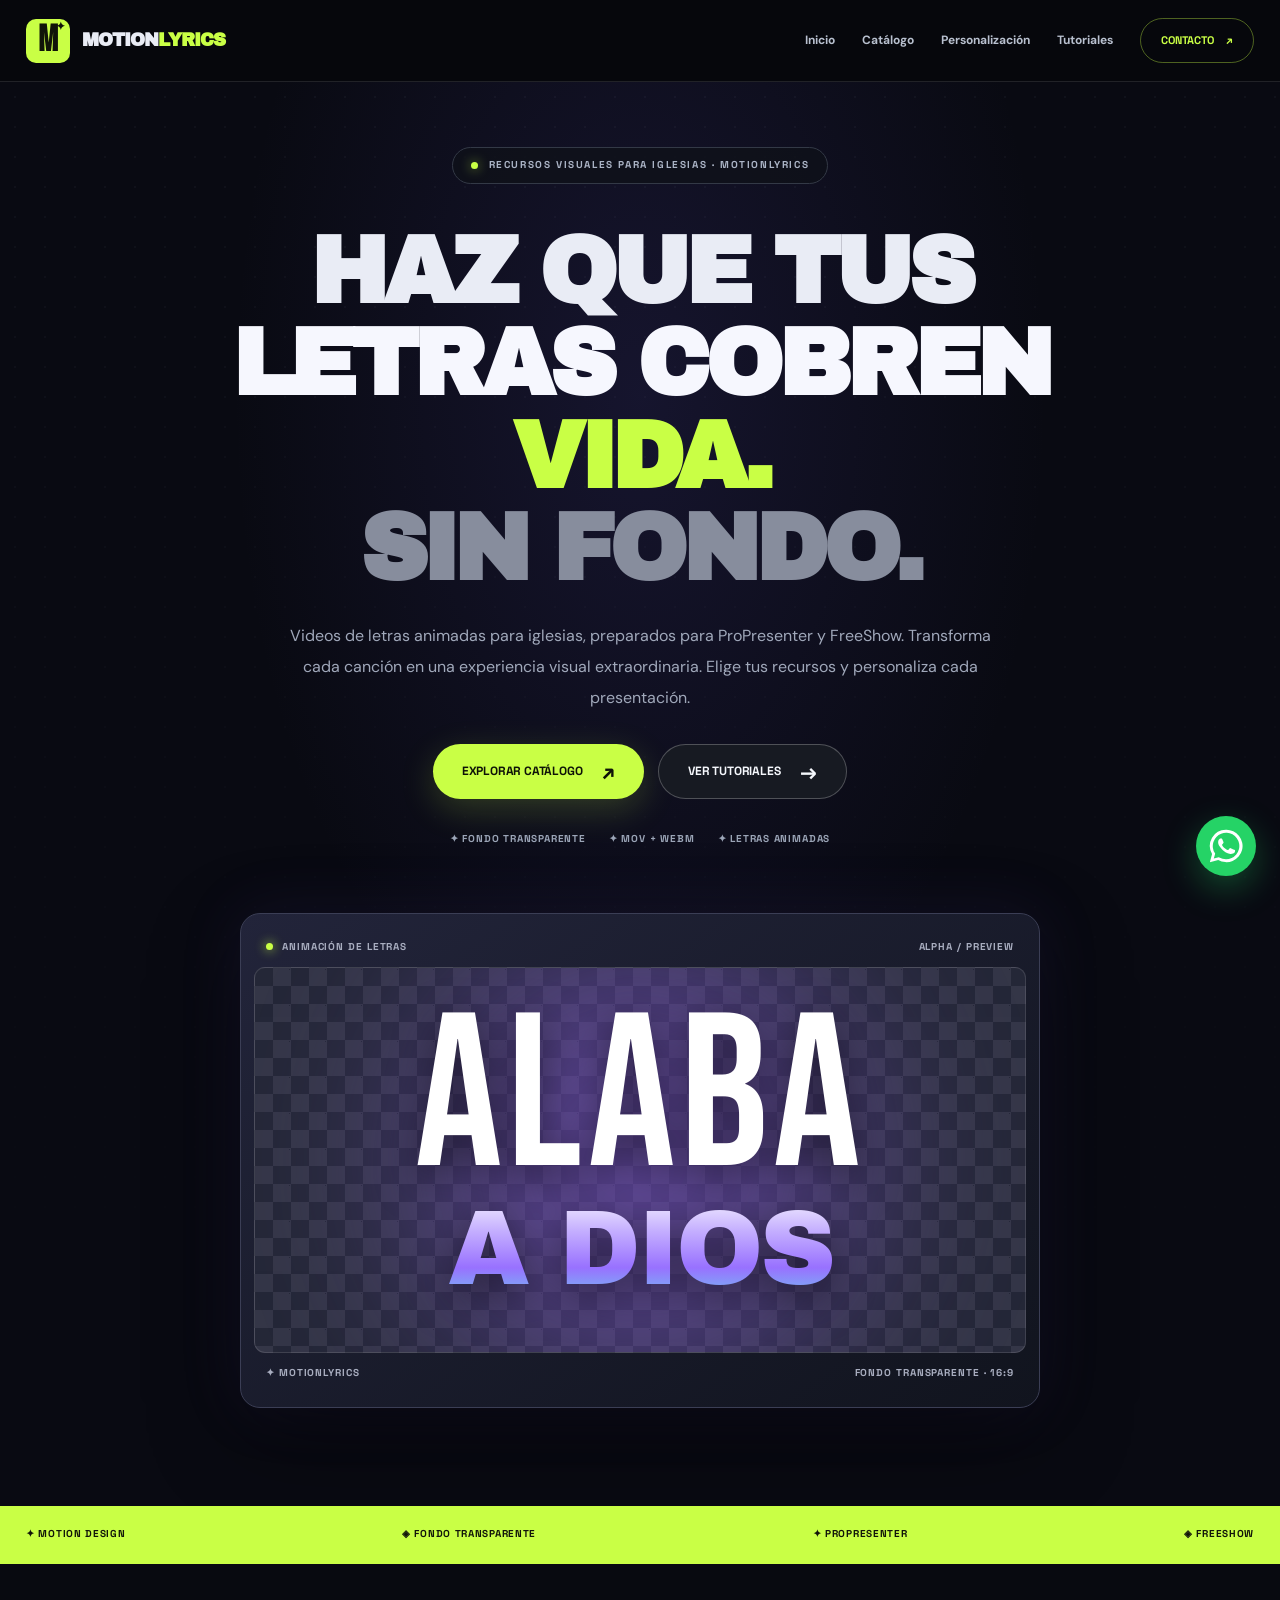
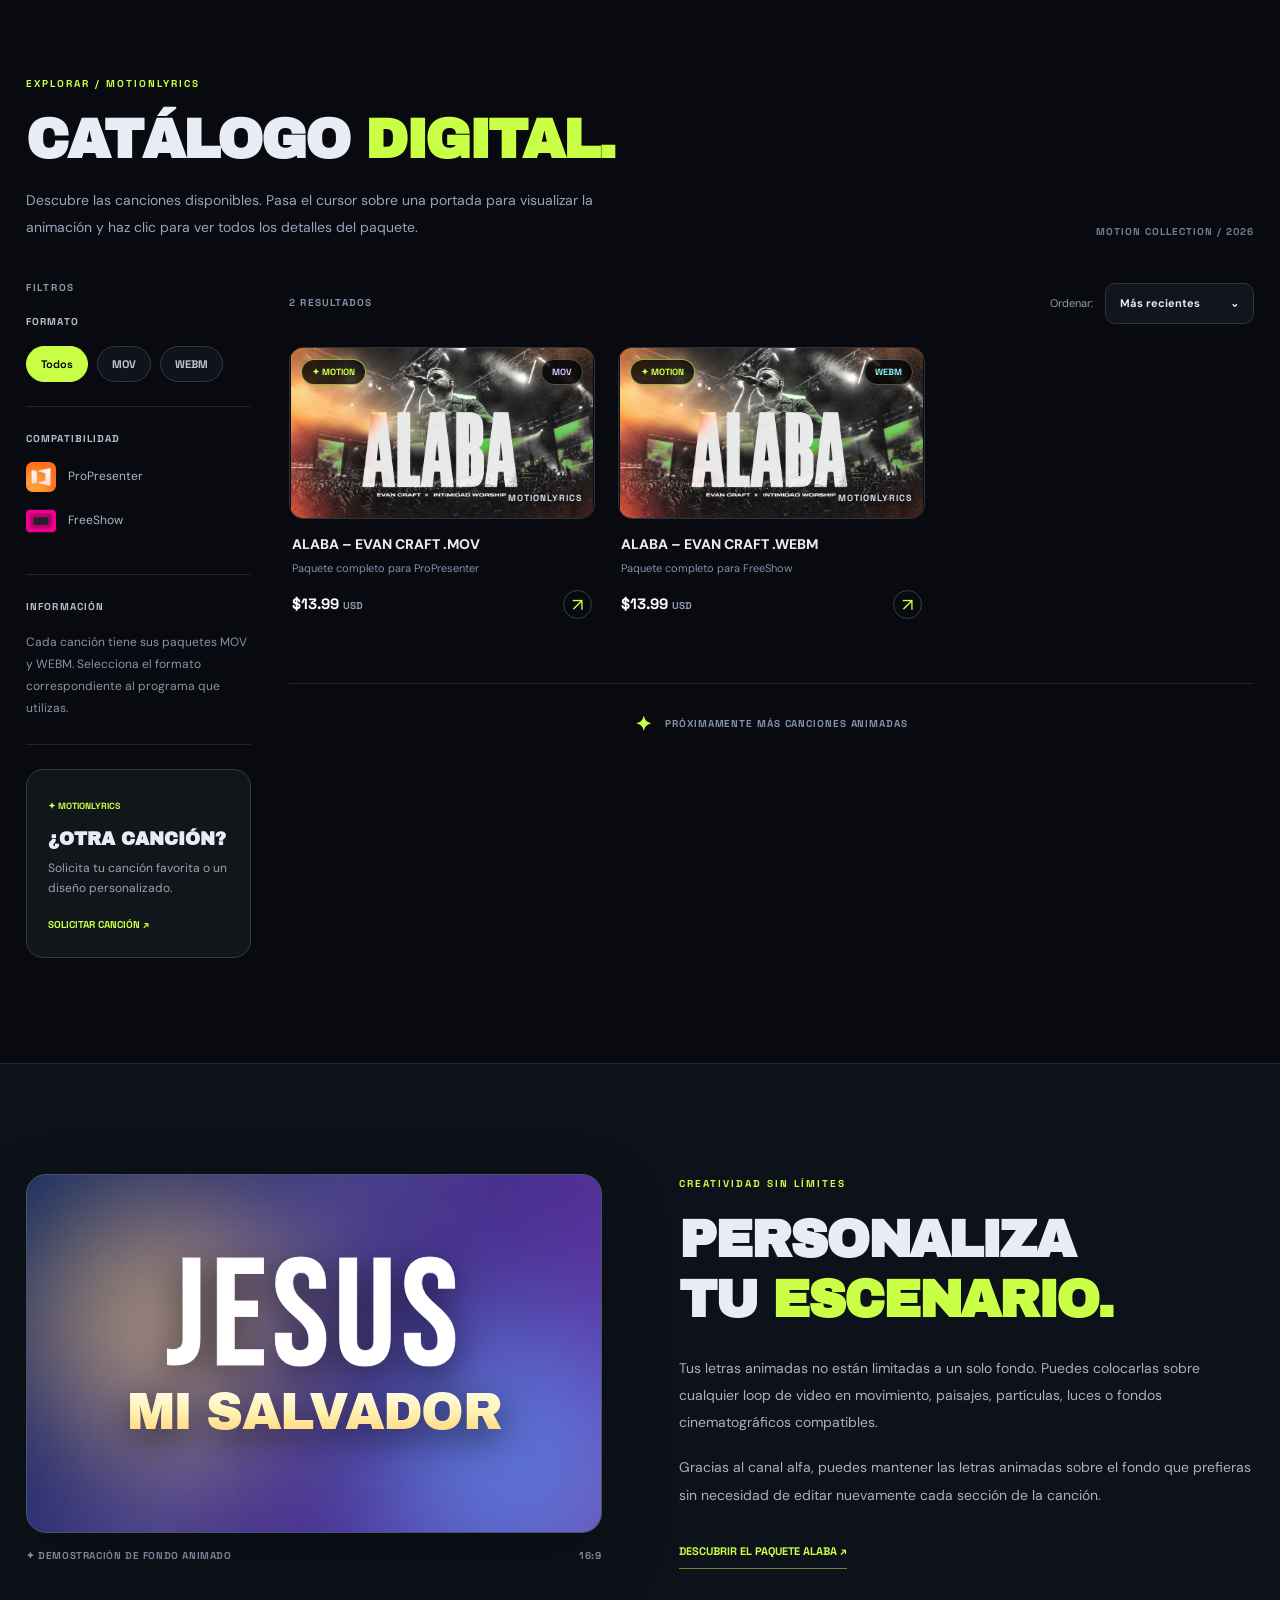
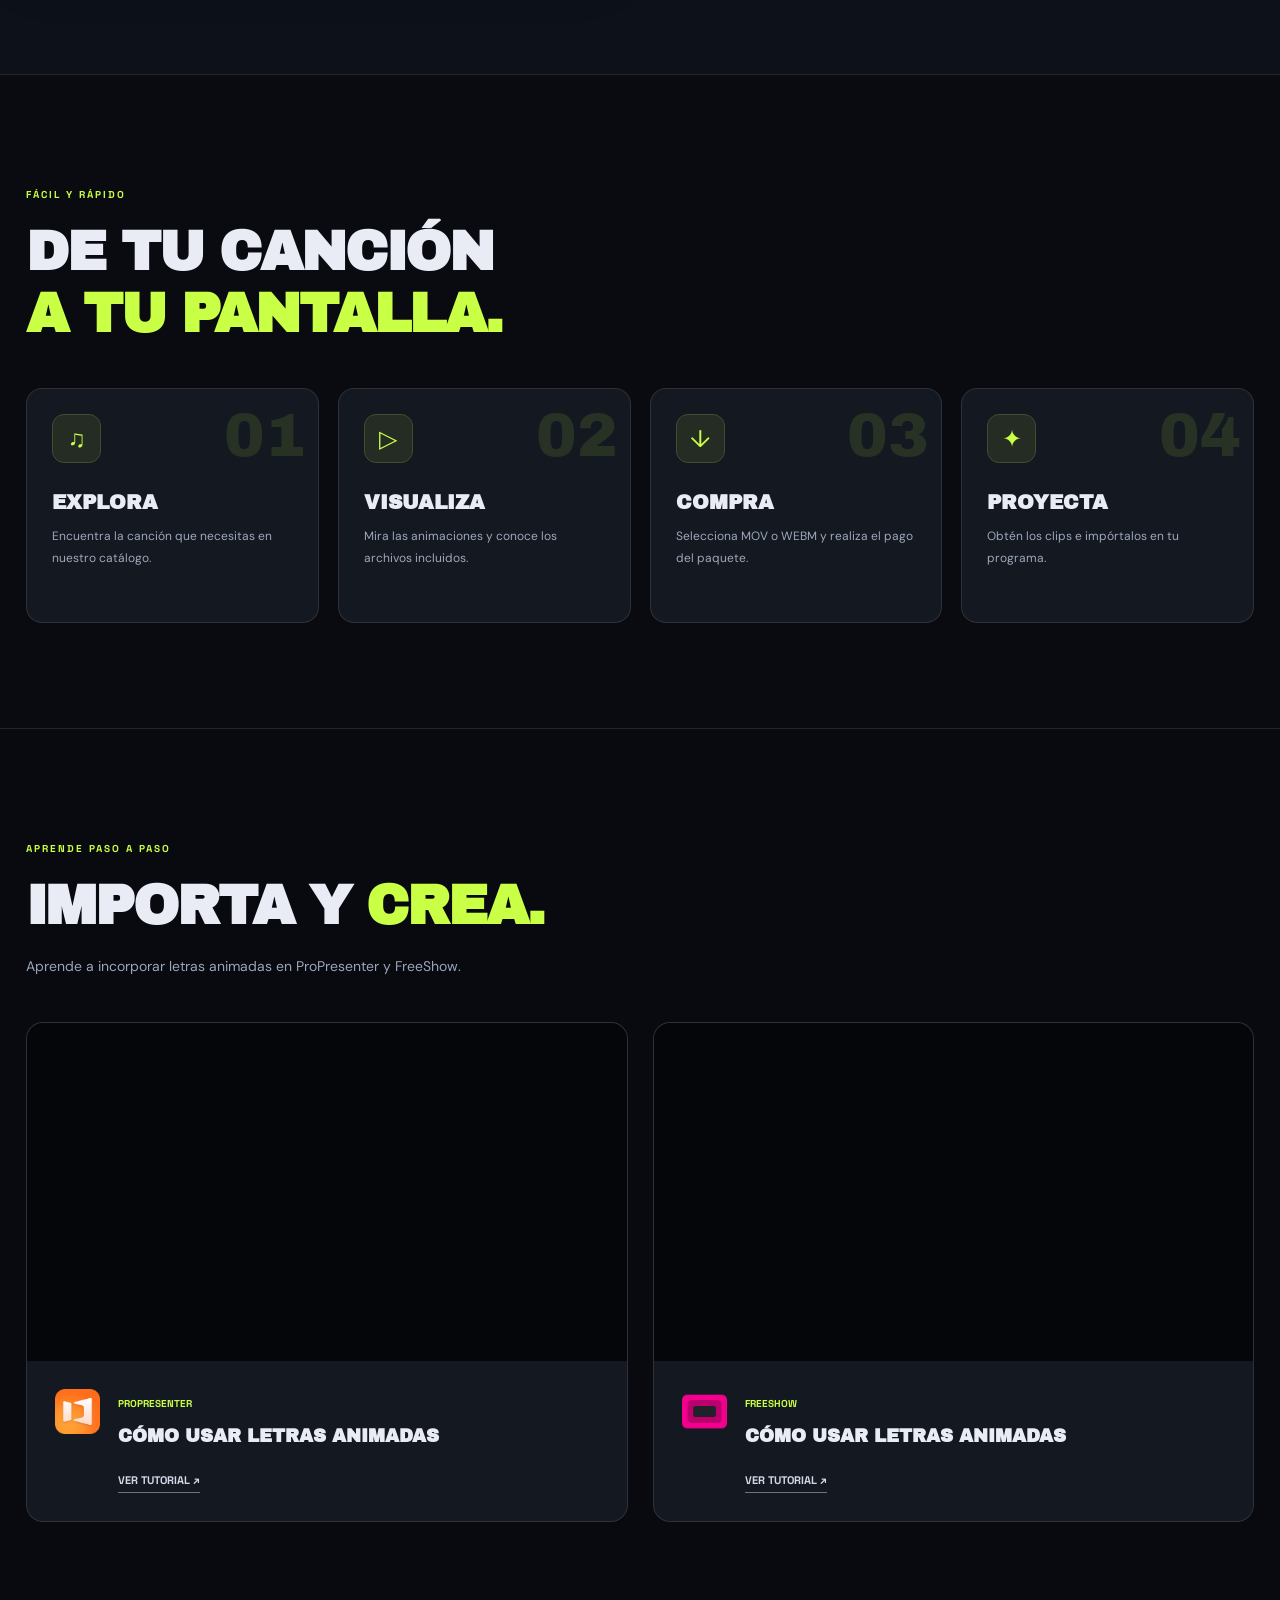
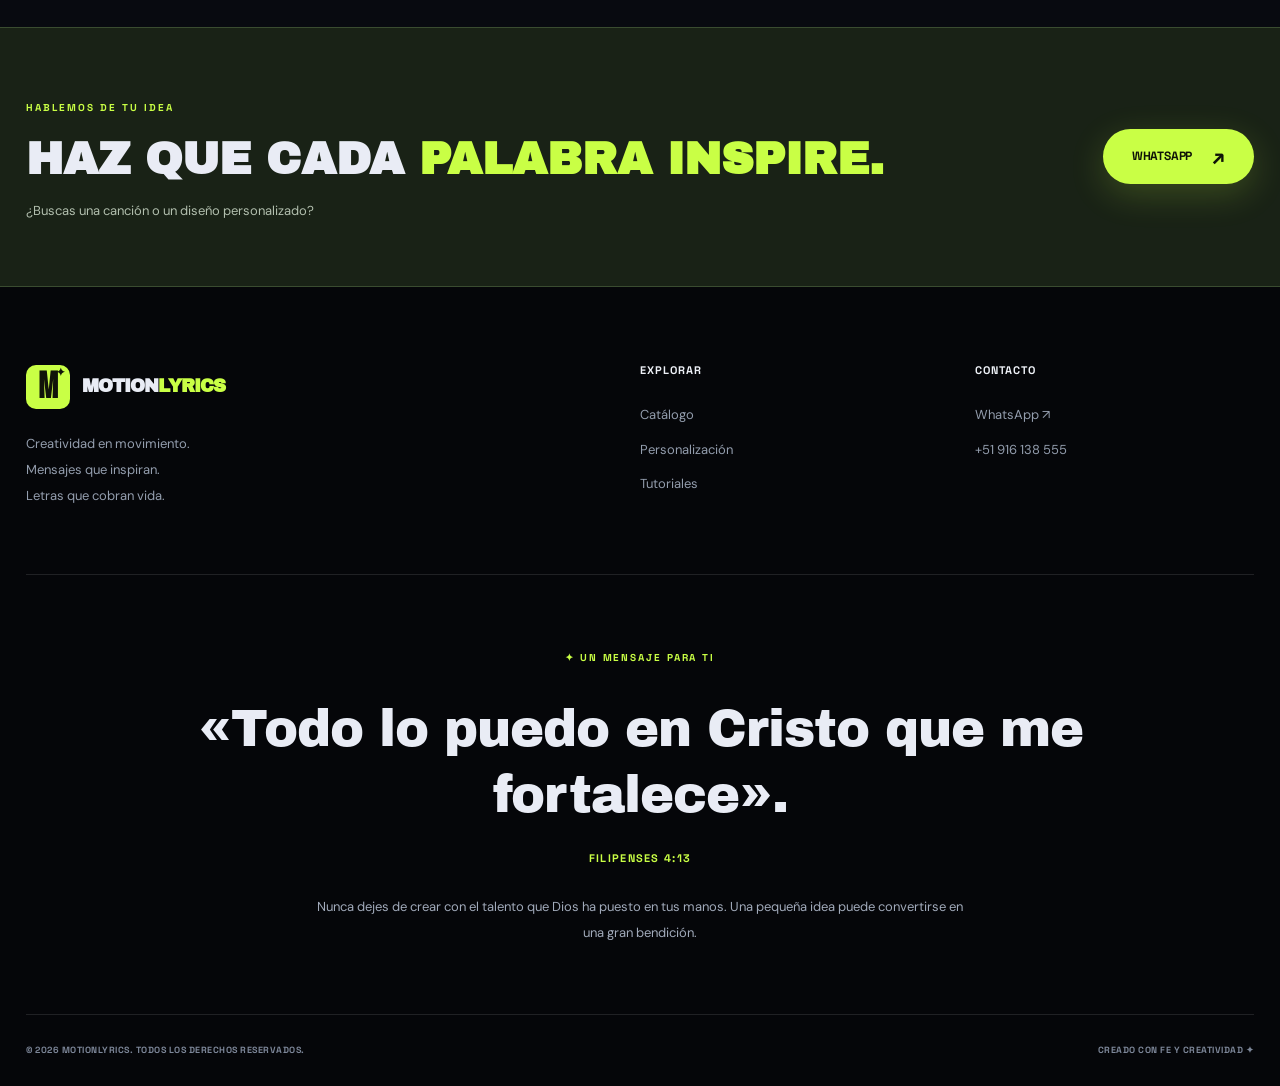
==== commit 295d7041: "Add files via upload" ====
--- a/index.html
+++ b/index.html
@@ -7,12 +7,13 @@
   <meta name="theme-color" content="#07080d">
 
   <title>MOTIONLYRICS | Letras animadas sin fondo</title>
-  <meta name="description" content="Letras animadas en MOV para ProPresenter y WEBM para FreeShow. Explora canciones, mira las vistas previas y compra tus paquetes digitales.">
+
+  <meta name="description" content="Letras animadas con fondo transparente para ProPresenter y FreeShow. Paquetes MOV y WEBM para tus presentaciones de adoración.">
 
   <link rel="preconnect" href="https://fonts.googleapis.com">
   <link rel="preconnect" href="https://fonts.gstatic.com" crossorigin>
 
-  <link href="https://fonts.googleapis.com/css2?family=Barlow+Condensed:wght@500;600;700;800;900&family=DM+Sans:wght@400;500;600;700;800&family=Space+Grotesk:wght@400;500;600;700;800&display=swap" rel="stylesheet">
+  <link href="https://fonts.googleapis.com/css2?family=Archivo+Black&family=Bebas+Neue&family=DM+Sans:wght@400;500;600;700;800&family=Space+Grotesk:wght@400;500;600;700&display=swap" rel="stylesheet">
 
   <link rel="stylesheet" href="style.css">
 </head>
@@ -20,247 +21,261 @@
 <body>
 
   <!--
-  ===================================================
-  MOTIONLYRICS - ESTRUCTURA DE ARCHIVOS
-  ===================================================
+  ==================================================
+  MOTIONLYRICS - ESTRUCTURA ACTUALIZADA
+  ==================================================
 
   motionlyrics/
   |
-  |-- index.html       CATALOGO
-  |-- alaba.html       DETALLES DE ALABA
-  |-- style.css        ESTILOS COMPARTIDOS
+  |-- index.html
+  |-- alaba.html
+  |-- style.css
   |
   |-- logo/
-  |   |-- logo-freeshow.webp
+  |   |-- freeshow-logo.webp
   |   |-- propresenter-logo.webp
   |
   |-- media-alaba/
-      |-- ALABA_A_REFF_INICIO.mp4
-      |-- archivos.webp
-      |-- portada.jpg
-
-  IMPORTANTE SOBRE EL PREVIEW:
-  HTML/CSS sin JavaScript no puede ejecutar play()
-  y pause() al entrar o salir el cursor.
-
-  El video se reproduce automáticamente en silencio
-  y mediante CSS solamente se hace VISIBLE al
-  pasar el cursor. No aparecen controles.
-
-  Para crear nuevas canciones:
-  - Crea otra carpeta media-nombrecancion
-  - Duplica la tarjeta del catálogo
-  - Cambia los nombres y las rutas
-  - Crea una nueva página de detalles
-  - Cambia el enlace de la tarjeta
-
-  ===================================================
+      |-- ALABA_D_CORO_3.webm
+      |-- ALABA_H_REFF_FINAL.webm
+      |-- archivosmov.webp
+      |-- archivoswebm.webp
+      |-- portada.png
+
+  PRECIO DE CADA PAQUETE: US$13.99
+
+  MOV  -> PROPRESENTER
+  WEBM -> FREESHOW
+
+  Los videos de muestra se reproducen en silencio
+  automáticamente cuando el navegador lo permite.
+  CSS los muestra al pasar el cursor sobre la portada.
+
+  IMPORTANTE: HTML/CSS por sí solos no pueden iniciar
+  y pausar realmente un video al mover el cursor.
+
+  ==================================================
   -->
 
 
-  <!-- ===============================================
-       HEADER
-  ================================================ -->
+  <!-- HEADER -->
 
   <header class="site-header">
-    <nav class="navbar container" aria-label="Navegación principal">
-
-      <a href="index.html" class="brand" aria-label="MOTIONLYRICS inicio">
-        <span class="brand-icon">M<span>✦</span></span>
-        <span class="brand-text">MOTION<span>LYRICS</span></span>
+
+    <nav class="nav container" aria-label="Navegación principal">
+
+      <a href="index.html" class="brand" aria-label="Inicio MOTIONLYRICS">
+        <span class="brand-symbol">M<span>✦</span></span>
+        <span class="brand-name">MOTION<span>LYRICS</span></span>
       </a>
 
-      <!-- MENÚ MÓVIL SIN JAVASCRIPT -->
-      <input type="checkbox" id="menu-switch" class="menu-switch">
-
-      <label for="menu-switch" class="menu-trigger" aria-label="Mostrar menú">
-        <span></span><span></span><span></span>
+      <input type="checkbox" id="menu-toggle" class="menu-toggle">
+
+      <label for="menu-toggle" class="menu-trigger" aria-label="Mostrar navegación">
+        <span></span>
+        <span></span>
+        <span></span>
       </label>
 
       <div class="nav-links">
+
         <a href="#inicio">Inicio</a>
         <a href="#catalogo">Catálogo</a>
-        <a href="#como-funciona">Cómo funciona</a>
+        <a href="#escenario">Personalización</a>
         <a href="#tutoriales">Tutoriales</a>
 
-        <a href="https://wa.me/51916138555?text=Hola%2C%20quiero%20informaci%C3%B3n%20sobre%20MOTIONLYRICS"
-           target="_blank"
-           rel="noopener noreferrer"
-           class="nav-contact">
-          CONTÁCTANOS ↗
+        <a
+          href="https://wa.me/51916138555?text=Hola%2C%20quiero%20informaci%C3%B3n%20sobre%20MOTIONLYRICS"
+          target="_blank"
+          rel="noopener noreferrer"
+          class="nav-contact">
+          CONTACTO <span>↗</span>
         </a>
+
       </div>
 
     </nav>
+
   </header>
 
 
   <main>
 
-    <!-- ===============================================
-         PORTADA
-    ================================================ -->
+    <!-- ==========================================
+         HERO PRINCIPAL
+    =========================================== -->
 
     <section class="hero" id="inicio">
-      <div class="hero-aura"></div>
-
-      <div class="container hero-layout">
-
-        <div class="hero-copy">
-
-          <div class="eyebrow">
-            <span class="status-dot"></span>
-            WORSHIP MOTION DESIGN
-          </div>
-
-          <h1>
-            LETRAS QUE<br>
-            <span>COBRAN VIDA.</span><br>
-            <em>SIN FONDO.</em>
-          </h1>
-
-          <p>
-            Videos de letras animadas con fondo transparente,
-            preparados para utilizarse con ProPresenter y
-            FreeShow. Elige tu canción, descubre su animación
-            y crea experiencias de adoración extraordinarias.
-          </p>
-
-          <div class="hero-actions">
-            <a href="#catalogo" class="btn btn-lime">
-              EXPLORAR CATÁLOGO <span>↗</span>
-            </a>
-
-            <a href="#tutoriales" class="btn btn-dark">
-              VER TUTORIALES <span>→</span>
-            </a>
-          </div>
-
-          <div class="hero-features">
-            <span>✦ CANAL ALFA</span>
-            <span>✦ MOV + WEBM</span>
-            <span>✦ CLIPS POR SECCIÓN</span>
-          </div>
-
-        </div>
-
-
-        <!-- ANIMACIÓN CON CSS PURO -->
-
-        <div class="hero-art">
-
-          <div class="art-top">
-            <span class="signal"></span>
-            LIVE TYPE PREVIEW
-            <span class="art-alpha">ALPHA</span>
-          </div>
-
-          <div class="transparent-board">
-
-            <div class="art-glow"></div>
-
-            <div class="art-lyrics">
-              <span>LEVANTA TU VOZ Y</span>
-              <strong>ALABA</strong>
-              <strong class="art-highlight">A DIOS</strong>
-              <i></i>
-              <small>MOTIONLYRICS</small>
-            </div>
-
-          </div>
-
-          <div class="art-bottom">
-            <span>CSS MOTION PREVIEW</span>
-            <span>NO BACKGROUND / 16:9</span>
-          </div>
-
-        </div>
-
-      </div>
+
+      <div class="container hero-inner">
+
+        <span class="hero-eyebrow">
+          <span class="status-dot"></span>
+          RECURSOS VISUALES PARA IGLESIAS · MOTIONLYRICS
+        </span>
+
+        <h1 class="hero-title">
+          HAZ QUE TUS<br>
+          <span class="hero-title-light">LETRAS COBREN</span><br>
+          <span class="hero-title-lime">VIDA.</span><br>
+          <span class="hero-title-shadow">SIN FONDO.</span>
+        </h1>
+
+        <p class="hero-subtitle">
+          Videos de letras animadas para iglesias, preparados
+          para ProPresenter y FreeShow. Transforma cada
+          canción en una experiencia visual extraordinaria.
+          Elige tus recursos y personaliza cada presentación.
+        </p>
+
+        <div class="hero-buttons">
+
+          <a href="#catalogo" class="pill-button pill-primary">
+            EXPLORAR CATÁLOGO <span>↗</span>
+          </a>
+
+          <a href="#tutoriales" class="pill-button pill-secondary">
+            VER TUTORIALES <span>→</span>
+          </a>
+
+        </div>
+
+        <div class="hero-highlights">
+          <span>✦ FONDO TRANSPARENTE</span>
+          <span>✦ MOV + WEBM</span>
+          <span>✦ LETRAS ANIMADAS</span>
+        </div>
+
+
+        <!-- ANIMACIÓN CSS: SOLO ALABA A DIOS -->
+
+        <div class="hero-animation-card">
+
+          <div class="animation-topbar">
+            <span class="animation-indicator">
+              <span></span>
+              ANIMACIÓN DE LETRAS
+            </span>
+
+            <span>ALPHA / PREVIEW</span>
+          </div>
+
+          <div class="alpha-stage">
+
+            <div class="alpha-light"></div>
+
+            <div class="alpha-lyrics">
+              <span class="alpha-word-one">ALABA</span>
+              <span class="alpha-word-two">A DIOS</span>
+            </div>
+
+          </div>
+
+          <div class="animation-bottom">
+            <span>✦ MOTIONLYRICS</span>
+            <span>FONDO TRANSPARENTE · 16:9</span>
+          </div>
+
+        </div>
+
+      </div>
+
     </section>
 
 
-    <!-- ===============================================
-         FRANJA
-    ================================================ -->
-
-    <div class="ticker">
-      <div class="container ticker-inner">
-        <span>✦ LETRAS ANIMADAS</span>
-        <span>✦ FONDO TRANSPARENTE</span>
+    <!-- BANDA DE CARACTERÍSTICAS -->
+
+    <div class="feature-strip">
+
+      <div class="container feature-strip-inner">
+        <span>✦ MOTION DESIGN</span>
+        <span>◈ FONDO TRANSPARENTE</span>
         <span>✦ PROPRESENTER</span>
-        <span>✦ FREESHOW</span>
-      </div>
+        <span>◈ FREESHOW</span>
+      </div>
+
     </div>
 
 
-    <!-- ===============================================
+
+    <!-- ==========================================
          CATÁLOGO DIGITAL
-         DISEÑO DE CUADRÍCULA
-    ================================================ -->
+    =========================================== -->
 
     <section class="catalog-section section" id="catalogo">
 
       <div class="container">
 
-        <div class="section-intro">
+        <div class="section-header">
+
           <div>
-            <span class="section-eyebrow">EXPLORE / MOTIONLYRICS</span>
-
-            <h2>CATÁLOGO <span>DIGITAL.</span></h2>
+            <span class="section-kicker">EXPLORAR / MOTIONLYRICS</span>
+
+            <h2>
+              CATÁLOGO <span>DIGITAL.</span>
+            </h2>
 
             <p>
-              Explora las canciones disponibles.
-              Pasa el cursor sobre una portada para ver
-              su animación y haz clic para abrir todos
-              los detalles del producto.
+              Descubre las canciones disponibles.
+              Pasa el cursor sobre una portada para
+              visualizar la animación y haz clic
+              para ver todos los detalles del paquete.
             </p>
           </div>
 
-          <span class="catalog-collection">WORSHIP COLLECTION / 2026</span>
-        </div>
-
-
-        <!--
-        LOS FILTROS FUNCIONAN CON RADIO INPUT + CSS.
-        NO NECESITAN JAVASCRIPT.
-        -->
+          <span class="collection-label">
+            MOTION COLLECTION / 2026
+          </span>
+
+        </div>
+
+
 
         <div class="catalog-layout">
 
-          <input type="radio" name="format-filter" id="filter-all"
-                 class="filter-radio" checked>
-
-          <input type="radio" name="format-filter" id="filter-mov"
-                 class="filter-radio">
-
-          <input type="radio" name="format-filter" id="filter-webm"
-                 class="filter-radio">
-
-
-          <!-- FILTROS LATERALES -->
-
-          <aside class="filter-sidebar" aria-label="Filtros de catálogo">
-
-            <div class="filter-group">
-
-              <h3>FILTER / FILTROS</h3>
-
-              <span class="filter-group-title">FORMATOS</span>
-
-              <div class="filter-options">
-
-                <label for="filter-all" class="filter-pill filter-pill-all">
-                  TODOS
+          <!-- FILTROS SIN JAVASCRIPT -->
+
+          <input
+            type="radio"
+            name="filtro"
+            id="filtro-todos"
+            class="filter-input"
+            checked>
+
+          <input
+            type="radio"
+            name="filtro"
+            id="filtro-mov"
+            class="filter-input">
+
+          <input
+            type="radio"
+            name="filtro"
+            id="filtro-webm"
+            class="filter-input">
+
+
+          <!-- COLUMNA IZQUIERDA -->
+
+          <aside class="catalog-sidebar">
+
+            <div class="sidebar-group">
+
+              <h3>FILTROS</h3>
+
+              <span class="sidebar-label">FORMATO</span>
+
+              <div class="filter-pills">
+
+                <label for="filtro-todos" class="filter-pill pill-all">
+                  Todos
                 </label>
 
-                <label for="filter-mov" class="filter-pill filter-pill-mov">
-                  <span class="filter-small-dot purple-dot"></span>
+                <label for="filtro-mov" class="filter-pill pill-mov">
                   MOV
                 </label>
 
-                <label for="filter-webm" class="filter-pill filter-pill-webm">
-                  <span class="filter-small-dot cyan-dot"></span>
+                <label for="filtro-webm" class="filter-pill pill-webm">
                   WEBM
                 </label>
 
@@ -269,50 +284,62 @@
             </div>
 
 
-            <div class="filter-group">
-              <span class="filter-group-title">COMPATIBILIDAD</span>
-
-              <div class="software-filter-note">
-                <img src="logo/propresenter-logo.webp"
-                     alt="ProPresenter">
-                <span>ProPresenter / MOV</span>
+            <div class="sidebar-group">
+
+              <span class="sidebar-label">
+                COMPATIBILIDAD
+              </span>
+
+              <div class="sidebar-software">
+                <img
+                  src="logo/propresenter-logo.webp"
+                  alt="ProPresenter">
+                <span>ProPresenter</span>
               </div>
 
-              <div class="software-filter-note">
-                <img src="logo/logo-freeshow.webp"
-                     alt="FreeShow">
-                <span>FreeShow / WEBM</span>
+              <div class="sidebar-software">
+                <img
+                  src="logo/freeshow-logo.webp"
+                  alt="FreeShow">
+                <span>FreeShow</span>
               </div>
-            </div>
-
-
-            <div class="filter-group">
-              <span class="filter-group-title">CÓMO FUNCIONA</span>
-
-              <p class="filter-description">
-                Cada tarjeta representa un formato
-                de descarga. Ambos formatos se venden
-                por separado.
+
+            </div>
+
+
+            <div class="sidebar-group">
+
+              <span class="sidebar-label">
+                INFORMACIÓN
+              </span>
+
+              <p class="sidebar-note">
+                Cada canción tiene sus paquetes MOV
+                y WEBM. Selecciona el formato
+                correspondiente al programa que utilizas.
               </p>
-            </div>
-
-
-            <div class="sidebar-contact">
+
+            </div>
+
+
+            <div class="sidebar-request">
+
               <span>✦ MOTIONLYRICS</span>
 
-              <h4>¿BUSCAS OTRA CANCIÓN?</h4>
+              <h4>¿OTRA CANCIÓN?</h4>
 
               <p>
-                Solicita una canción o un diseño
-                personalizado.
+                Solicita tu canción favorita
+                o un diseño personalizado.
               </p>
 
               <a
-                href="https://wa.me/51916138555?text=Hola%2C%20quisiera%20solicitar%20una%20canci%C3%B3n%20animada"
+                href="https://wa.me/51916138555?text=Hola%2C%20quiero%20solicitar%20una%20canci%C3%B3n"
                 target="_blank"
                 rel="noopener noreferrer">
-                SOLICITAR ↗
+                SOLICITAR CANCIÓN ↗
               </a>
+
             </div>
 
           </aside>
@@ -323,142 +350,191 @@
 
           <div class="catalog-results">
 
-            <div class="results-toolbar">
-
-              <span class="results-counter count-all">2 RESULTADOS</span>
-              <span class="results-counter count-one">1 RESULTADO</span>
-
-              <span class="sort-label">
-                ORDENADO POR:
-                <strong>MÁS RECIENTES</strong>
+            <div class="results-topbar">
+
+              <span class="results-count count-all">
+                2 RESULTADOS
               </span>
 
-            </div>
-
-
-
-            <!-- =====================================
-                 TARJETAS DE PRODUCTOS
-
-                 DUPLICA CADA <a class="media-card">
-                 PARA AGREGAR MÁS CANCIONES.
-
-                 IMPORTANTE:
-                 El archivo MP4 se mantiene reproduciendo
-                 en silencio, pero CSS solo lo deja visible
-                 cuando el mouse entra al cuadro.
-            ====================================== -->
-
-            <div class="product-grid">
-
-
-              <!-- TARJETA 01 - ALABA MOV -->
-
-              <a href="alaba.html"
-                 class="media-card card-mov"
-                 aria-label="Abrir detalles de ALABA de Evan Craft en MOV">
-
-                <div class="card-screen hover-media">
+              <span class="results-count count-single">
+                1 RESULTADO
+              </span>
+
+              <div class="sort-display">
+                Ordenar:
+                <span>Más recientes <b>⌄</b></span>
+              </div>
+
+            </div>
+
+
+
+            <div class="products-grid">
+
+              <!-- ======================================
+                   PRODUCTO 1 - ALABA MOV
+
+                   Se utiliza portada.png.
+
+                   Preview:
+                   ALABA_D_CORO_3.webm
+
+                   El paquete vendido es MOV.
+                   El video WEBM es solo una muestra.
+              ======================================= -->
+
+              <a
+                href="alaba.html"
+                class="catalog-card product-mov"
+                aria-label="Ver el paquete ALABA MOV para ProPresenter">
+
+                <div class="card-cover">
 
                   <img
-                    class="media-poster"
-                    src="media-alaba/portada.jpg"
+                    class="card-poster"
+                    src="media-alaba/portada.png"
                     alt="Portada de ALABA de Evan Craft"
                     loading="lazy">
 
                   <video
-                    class="hover-video"
+                    class="card-video"
                     autoplay
                     muted
                     loop
                     playsinline
                     preload="metadata"
-                    poster="media-alaba/portada.jpg"
+                    poster="media-alaba/portada.png"
                     aria-hidden="true">
 
                     <source
-                      src="media-alaba/ALABA_A_REFF_INICIO.mp4"
-                      type="video/mp4">
+                      src="media-alaba/ALABA_D_CORO_3.webm"
+                      type="video/webm">
 
                   </video>
 
-                  <span class="card-badge">✦ MOTION</span>
-                  <span class="format-badge badge-mov">.MOV</span>
-
-                  <div class="card-screen-shade"></div>
-
-                  <span class="card-watermark">
+                  <span class="card-motion-tag">
+                    ✦ MOTION
+                  </span>
+
+                  <span class="card-format-tag mov-tag">
+                    MOV
+                  </span>
+
+                  <span class="card-overlay-logo">
                     MOTIONLYRICS
                   </span>
 
                 </div>
 
-                <div class="card-info">
-                  <h3>ALABA – EVAN CRAFT .MOV</h3>
-                  <span>PARA PROPRESENTER</span>
+
+                <div class="card-content">
+
+                  <h3>
+                    ALABA – EVAN CRAFT .MOV
+                  </h3>
+
+                  <p>
+                    Paquete completo para ProPresenter
+                  </p>
+
+                  <div class="card-bottom">
+
+                    <span class="card-price">
+                      $13.99 <small>USD</small>
+                    </span>
+
+                    <span class="card-arrow">↗</span>
+
+                  </div>
+
                 </div>
 
               </a>
 
 
 
-              <!-- TARJETA 02 - ALABA WEBM -->
-
-              <a href="alaba.html"
-                 class="media-card card-webm"
-                 aria-label="Abrir detalles de ALABA de Evan Craft en WEBM">
-
-                <div class="card-screen hover-media">
+              <!-- ======================================
+                   PRODUCTO 2 - ALABA WEBM
+
+                   Preview:
+                   ALABA_H_REFF_FINAL.webm
+              ======================================= -->
+
+              <a
+                href="alaba.html"
+                class="catalog-card product-webm"
+                aria-label="Ver el paquete ALABA WEBM para FreeShow">
+
+                <div class="card-cover">
 
                   <img
-                    class="media-poster"
-                    src="media-alaba/portada.jpg"
-                    alt="Portada de ALABA de Evan Craft para FreeShow"
+                    class="card-poster"
+                    src="media-alaba/portada.png"
+                    alt="Portada de ALABA para FreeShow"
                     loading="lazy">
 
                   <video
-                    class="hover-video"
+                    class="card-video"
                     autoplay
                     muted
                     loop
                     playsinline
                     preload="metadata"
-                    poster="media-alaba/portada.jpg"
+                    poster="media-alaba/portada.png"
                     aria-hidden="true">
 
                     <source
-                      src="media-alaba/ALABA_A_REFF_INICIO.mp4"
-                      type="video/mp4">
+                      src="media-alaba/ALABA_H_REFF_FINAL.webm"
+                      type="video/webm">
 
                   </video>
 
-                  <span class="card-badge">✦ MOTION</span>
-                  <span class="format-badge badge-webm">.WEBM</span>
-
-                  <div class="card-screen-shade"></div>
-
-                  <span class="card-watermark">
+                  <span class="card-motion-tag">
+                    ✦ MOTION
+                  </span>
+
+                  <span class="card-format-tag webm-tag">
+                    WEBM
+                  </span>
+
+                  <span class="card-overlay-logo">
                     MOTIONLYRICS
                   </span>
 
                 </div>
 
-                <div class="card-info">
-                  <h3>ALABA – EVAN CRAFT .WEBM</h3>
-                  <span>PARA FREESHOW</span>
+
+                <div class="card-content">
+
+                  <h3>
+                    ALABA – EVAN CRAFT .WEBM
+                  </h3>
+
+                  <p>
+                    Paquete completo para FreeShow
+                  </p>
+
+                  <div class="card-bottom">
+
+                    <span class="card-price">
+                      $13.99 <small>USD</small>
+                    </span>
+
+                    <span class="card-arrow">↗</span>
+
+                  </div>
+
                 </div>
 
               </a>
 
-
-            </div>
-
-
-            <!-- NOTA DEL CATÁLOGO -->
+            </div>
+
+
 
             <div class="catalog-end">
               <span>✦</span>
-              MÁS CANCIONES SE AGREGARÁN A LA COLECCIÓN
+              PRÓXIMAMENTE MÁS CANCIONES ANIMADAS
             </div>
 
           </div>
@@ -471,59 +547,76 @@
 
 
 
-    <!-- ===============================================
-         CAMBIAR FONDO / LOOPS
-    ================================================ -->
-
-    <section class="loop-section section" id="como-funciona">
-
-      <div class="container loop-layout">
-
-        <div class="loop-graphic">
-
-          <div class="loop-demo-background">
-            <div class="loop-orb"></div>
-
-            <div class="loop-demo-text">
-              <span>LET YOUR WORSHIP</span>
-              <strong>COBRE VIDA</strong>
-            </div>
-          </div>
-
-          <span class="loop-note">
-            CAPAS + TRANSPARENCIA
+    <!-- ==========================================
+         PERSONALIZA TU ESCENARIO
+    =========================================== -->
+
+    <section class="scene-section section" id="escenario">
+
+      <div class="container scene-layout">
+
+        <!-- CUADRO ANIMADO CON CSS -->
+
+        <div class="scene-preview">
+
+          <div class="scene-background">
+
+            <div class="scene-orb scene-orb-one"></div>
+            <div class="scene-orb scene-orb-two"></div>
+            <div class="scene-beam"></div>
+
+            <div class="scene-lyrics">
+
+              <span class="scene-word-one">
+                JESUS
+              </span>
+
+              <span class="scene-word-two">
+                MI SALVADOR
+              </span>
+
+            </div>
+
+          </div>
+
+          <div class="scene-caption">
+            <span>✦ DEMOSTRACIÓN DE FONDO ANIMADO</span>
+            <span>16:9</span>
+          </div>
+
+        </div>
+
+
+        <!-- TEXTO EXPLICATIVO -->
+
+        <div class="scene-content">
+
+          <span class="section-kicker">
+            CREATIVIDAD SIN LÍMITES
           </span>
 
-        </div>
-
-
-        <div class="loop-copy">
-
-          <span class="section-eyebrow">
-            PERSONALIZA TU ESCENARIO
-          </span>
-
           <h2>
-            CAMBIA EL FONDO.<br>
-            <span>MANTÉN EL MENSAJE.</span>
+            PERSONALIZA<br>
+            TU <span>ESCENARIO.</span>
           </h2>
 
           <p>
-            Combina tus letras animadas con cualquier
-            loop de video en movimiento, fondos
-            cinematográficos, paisajes, luces o
-            imágenes que elijas.
+            Tus letras animadas no están limitadas
+            a un solo fondo. Puedes colocarlas sobre
+            cualquier loop de video en movimiento,
+            paisajes, partículas, luces o fondos
+            cinematográficos compatibles.
           </p>
 
           <p>
-            Gracias al canal alfa, las letras pueden
-            superponerse sobre los fondos y videos
-            compatibles de tu presentación, sin un
-            rectángulo de color detrás del texto.
+            Gracias al canal alfa, puedes mantener
+            las letras animadas sobre el fondo que
+            prefieras sin necesidad de editar
+            nuevamente cada sección de la canción.
           </p>
 
-          <a href="alaba.html#contenido" class="inline-link">
-            DESCUBRE CÓMO FUNCIONA ↗
+          <a href="alaba.html" class="text-link">
+            DESCUBRIR EL PAQUETE ALABA ↗
           </a>
 
         </div>
@@ -534,57 +627,139 @@
 
 
 
-    <!-- ===============================================
-         TUTORIALES DE YOUTUBE
-    ================================================ -->
+    <!-- ==========================================
+         CÓMO FUNCIONA
+    =========================================== -->
+
+    <section class="steps-section section">
+
+      <div class="container">
+
+        <div class="section-header">
+          <div>
+            <span class="section-kicker">
+              FÁCIL Y RÁPIDO
+            </span>
+
+            <h2>
+              DE TU CANCIÓN<br>
+              <span>A TU PANTALLA.</span>
+            </h2>
+          </div>
+        </div>
+
+
+        <div class="steps-grid">
+
+          <div class="step-card">
+            <span class="step-number">01</span>
+            <div class="step-symbol">♫</div>
+            <h3>EXPLORA</h3>
+            <p>
+              Encuentra la canción que necesitas
+              en nuestro catálogo.
+            </p>
+          </div>
+
+          <div class="step-card">
+            <span class="step-number">02</span>
+            <div class="step-symbol">▷</div>
+            <h3>VISUALIZA</h3>
+            <p>
+              Mira las animaciones y conoce
+              los archivos incluidos.
+            </p>
+          </div>
+
+          <div class="step-card">
+            <span class="step-number">03</span>
+            <div class="step-symbol">↓</div>
+            <h3>COMPRA</h3>
+            <p>
+              Selecciona MOV o WEBM y realiza
+              el pago del paquete.
+            </p>
+          </div>
+
+          <div class="step-card">
+            <span class="step-number">04</span>
+            <div class="step-symbol">✦</div>
+            <h3>PROYECTA</h3>
+            <p>
+              Obtén los clips e impórtalos
+              en tu programa.
+            </p>
+          </div>
+
+        </div>
+
+      </div>
+
+    </section>
+
+
+
+    <!-- ==========================================
+         TUTORIALES YOUTUBE
+    =========================================== -->
 
     <section class="tutorial-section section" id="tutoriales">
 
       <div class="container">
 
-        <div class="section-intro">
+        <div class="section-header">
+
           <div>
-            <span class="section-eyebrow">LEARN / MOTIONLYRICS</span>
-
-            <h2>APRENDE A <span>UTILIZARLOS.</span></h2>
+            <span class="section-kicker">
+              APRENDE PASO A PASO
+            </span>
+
+            <h2>
+              IMPORTA Y <span>CREA.</span>
+            </h2>
 
             <p>
-              Descubre cómo importar y sincronizar
-              tus letras animadas en cada programa.
+              Aprende a incorporar letras animadas
+              en ProPresenter y FreeShow.
             </p>
           </div>
-        </div>
-
-
-        <div class="tutorial-grid">
+
+        </div>
+
+
+        <div class="tutorials-grid">
 
           <article class="tutorial-card">
 
-            <div class="tutorial-frame">
+            <div class="tutorial-video">
+
               <iframe
                 src="https://www.youtube-nocookie.com/embed/bg4_595I6nU"
-                title="Tutorial de letras animadas para ProPresenter"
+                title="Tutorial ProPresenter"
                 loading="lazy"
                 referrerpolicy="strict-origin-when-cross-origin"
                 allow="accelerometer; autoplay; clipboard-write; encrypted-media; gyroscope; picture-in-picture; web-share"
                 allowfullscreen>
               </iframe>
-            </div>
-
-            <div class="tutorial-copy">
+
+            </div>
+
+            <div class="tutorial-info">
 
               <img
                 src="logo/propresenter-logo.webp"
-                alt="ProPresenter"
-                loading="lazy">
+                alt="ProPresenter">
 
               <div>
-                <span>PROPRESENTER / TUTORIAL</span>
-                <h3>LETRAS ANIMADAS EN PROPRESENTER</h3>
-
-                <a href="https://youtu.be/bg4_595I6nU"
-                   target="_blank"
-                   rel="noopener noreferrer">
+                <span>PROPRESENTER</span>
+                <h3>
+                  CÓMO USAR LETRAS ANIMADAS
+                </h3>
+
+                <a
+                  href="https://youtu.be/bg4_595I6nU"
+                  target="_blank"
+                  rel="noopener noreferrer">
                   VER TUTORIAL ↗
                 </a>
               </div>
@@ -596,31 +771,35 @@
 
           <article class="tutorial-card">
 
-            <div class="tutorial-frame">
+            <div class="tutorial-video">
+
               <iframe
                 src="https://www.youtube-nocookie.com/embed/HTYMs-iJjlw"
-                title="Tutorial de letras animadas para FreeShow"
+                title="Tutorial FreeShow"
                 loading="lazy"
                 referrerpolicy="strict-origin-when-cross-origin"
                 allow="accelerometer; autoplay; clipboard-write; encrypted-media; gyroscope; picture-in-picture; web-share"
                 allowfullscreen>
               </iframe>
-            </div>
-
-            <div class="tutorial-copy">
+
+            </div>
+
+            <div class="tutorial-info">
 
               <img
-                src="logo/logo-freeshow.webp"
-                alt="FreeShow"
-                loading="lazy">
+                src="logo/freeshow-logo.webp"
+                alt="FreeShow">
 
               <div>
-                <span>FREESHOW / TUTORIAL</span>
-                <h3>LETRAS ANIMADAS EN FREESHOW</h3>
-
-                <a href="https://youtu.be/HTYMs-iJjlw"
-                   target="_blank"
-                   rel="noopener noreferrer">
+                <span>FREESHOW</span>
+                <h3>
+                  CÓMO USAR LETRAS ANIMADAS
+                </h3>
+
+                <a
+                  href="https://youtu.be/HTYMs-iJjlw"
+                  target="_blank"
+                  rel="noopener noreferrer">
                   VER TUTORIAL ↗
                 </a>
               </div>
@@ -636,30 +815,31 @@
     </section>
 
 
-    <!-- ===============================================
-         CONTACTO
-    ================================================ -->
-
-    <section class="contact-band">
-
-      <div class="container contact-layout">
+
+    <!-- CONTACTO -->
+
+    <section class="contact-strip">
+
+      <div class="container contact-strip-inner">
 
         <div>
-          <span class="section-eyebrow">CONTACT / MOTIONLYRICS</span>
-
-          <h2>HAZ QUE CADA <span>PALABRA INSPIRE.</span></h2>
+          <span class="section-kicker">HABLEMOS DE TU IDEA</span>
+
+          <h2>
+            HAZ QUE CADA <span>PALABRA INSPIRE.</span>
+          </h2>
 
           <p>
-            ¿Tienes una canción en mente?
-            Cuéntanos tu idea.
+            ¿Buscas una canción o un diseño personalizado?
           </p>
         </div>
 
-        <a href="https://wa.me/51916138555?text=Hola%2C%20quiero%20consultar%20sobre%20MOTIONLYRICS"
-           target="_blank"
-           rel="noopener noreferrer"
-           class="btn btn-lime">
-          ESCRIBIR POR WHATSAPP ↗
+        <a
+          href="https://wa.me/51916138555?text=Hola%2C%20quiero%20contactar%20con%20MOTIONLYRICS"
+          target="_blank"
+          rel="noopener noreferrer"
+          class="pill-button pill-primary">
+          WHATSAPP <span>↗</span>
         </a>
 
       </div>
@@ -669,51 +849,67 @@
   </main>
 
 
-  <!-- ===============================================
-       FOOTER
-  ================================================ -->
+
+  <!-- ==========================================
+       PIE DE PÁGINA
+  =========================================== -->
 
   <footer class="footer">
 
     <div class="container">
 
-      <div class="footer-upper">
-
-        <div>
+      <div class="footer-grid">
+
+        <div class="footer-brand">
+
           <a href="index.html" class="brand">
-            <span class="brand-icon">M<span>✦</span></span>
-            <span class="brand-text">MOTION<span>LYRICS</span></span>
+            <span class="brand-symbol">M<span>✦</span></span>
+            <span class="brand-name">MOTION<span>LYRICS</span></span>
           </a>
 
           <p>
-            Creatividad en movimiento.
-            Letras que inspiran y mensajes
-            que trascienden.
+            Creatividad en movimiento.<br>
+            Mensajes que inspiran.<br>
+            Letras que cobran vida.
           </p>
-        </div>
+
+        </div>
+
 
         <div class="footer-links">
-          <strong>EXPLORAR</strong>
+
+          <h4>EXPLORAR</h4>
+
           <a href="#catalogo">Catálogo</a>
-          <a href="#como-funciona">Cómo funciona</a>
+          <a href="#escenario">Personalización</a>
           <a href="#tutoriales">Tutoriales</a>
-        </div>
+
+        </div>
+
 
         <div class="footer-links">
-          <strong>CONTACTO</strong>
-          <a href="https://wa.me/51916138555"
-             target="_blank" rel="noopener noreferrer">
+
+          <h4>CONTACTO</h4>
+
+          <a
+            href="https://wa.me/51916138555"
+            target="_blank"
+            rel="noopener noreferrer">
             WhatsApp ↗
           </a>
-          <a href="tel:+51916138555">+51 916 138 555</a>
-        </div>
-
-      </div>
-
-
-      <div class="bible-footer">
-
-        <span>✦ UNA PALABRA DE FE</span>
+
+          <a href="tel:+51916138555">
+            +51 916 138 555
+          </a>
+
+        </div>
+
+      </div>
+
+
+      <div class="bible-message">
+
+        <span>✦ UN MENSAJE PARA TI</span>
 
         <blockquote>
           «Todo lo puedo en Cristo que me fortalece».
@@ -723,17 +919,23 @@
 
         <p>
           Nunca dejes de crear con el talento que Dios
-          ha puesto en tus manos. Lo que hoy comienza
-          como una idea puede convertirse en una
-          bendición para muchas personas.
+          ha puesto en tus manos. Una pequeña idea puede
+          convertirse en una gran bendición.
         </p>
 
       </div>
 
 
-      <div class="copyright">
-        <span>© 2026 MOTIONLYRICS. TODOS LOS DERECHOS RESERVADOS.</span>
-        <span>HECHO CON FE Y CREATIVIDAD ✦</span>
+      <div class="footer-bottom">
+
+        <span>
+          © 2026 MOTIONLYRICS. TODOS LOS DERECHOS RESERVADOS.
+        </span>
+
+        <span>
+          CREADO CON FE Y CREATIVIDAD ✦
+        </span>
+
       </div>
 
     </div>
@@ -745,15 +947,13 @@
   <!-- WHATSAPP FLOTANTE -->
 
   <a
-    href="https://wa.me/51916138555?text=Hola%2C%20necesito%20informaci%C3%B3n%20sobre%20MOTIONLYRICS"
-    class="whatsapp-float"
+    href="https://wa.me/51916138555?text=Hola%2C%20quiero%20informaci%C3%B3n%20sobre%20MOTIONLYRICS"
     target="_blank"
     rel="noopener noreferrer"
+    class="whatsapp-float"
     aria-label="Contactar por WhatsApp">
 
-    <svg viewBox="0 0 32 32"
-         fill="currentColor"
-         aria-hidden="true">
+    <svg viewBox="0 0 32 32" fill="currentColor" aria-hidden="true">
       <path d="M16 .8A15.1 15.1 0 0 0 2.9 23.5L.8 31.2l7.9-2.1A15.2 15.2 0 1 0 16 .8Zm0 27.7a12.4 12.4 0 0 1-6.3-1.7l-.5-.3-4.7 1.2 1.3-4.5-.3-.5A12.5 12.5 0 1 1 16 28.5Zm6.9-9.3c-.4-.2-2.2-1.1-2.6-1.2-.3-.1-.6-.2-.8.2-.3.4-1 1.2-1.2 1.4-.2.2-.4.3-.8.1-.4-.2-1.6-.6-3-1.9-1.1-1-1.9-2.2-2.1-2.6-.2-.4 0-.6.2-.8l.6-.7.4-.7c.1-.2.1-.5 0-.7l-1.2-2.8c-.3-.7-.6-.6-.8-.6h-.7c-.3 0-.7.1-1 .5-.4.4-1.3 1.3-1.3 3.2s1.4 3.7 1.6 3.9c.2.3 2.8 4.4 6.8 6 .9.4 1.7.6 2.2.7 1 .3 1.9.2 2.6.2.8-.1 2.2-.9 2.5-1.7.3-.8.3-1.5.2-1.7-.1-.2-.3-.3-.7-.5Z"/>
     </svg>
 
--- a/style.css
+++ b/style.css
@@ -1,34 +1,39 @@
 
-/* =====================================================
+/* ===================================================
    MOTIONLYRICS
-   PREMIUM VIDEO MARKETPLACE
+   PREMIUM WORSHIP MOTION STORE
    HTML + CSS PURO
-===================================================== */
+=================================================== */
+
 
 /* ==================== VARIABLES ==================== */
 
 :root {
   --bg: #07080d;
-  --bg-2: #0d0f16;
-  --surface: #12151e;
-  --surface-hover: #1b202a;
-
-  --text: #f5f6fc;
-  --muted: #9097aa;
-  --subtle: #687087;
+  --bg-dark: #050609;
+  --bg-soft: #0e1119;
+  --surface: #131720;
+  --surface-hover: #1c222d;
+
+  --white: #f8f9ff;
+  --text: #e9ecf5;
+  --muted: #9ba5b9;
+  --subtle: #747d91;
 
   --lime: #c9ff45;
-  --lime-hover: #d9ff7d;
-  --purple: #ac8cff;
-  --cyan: #6ae5ec;
-
-  --border: rgba(255,255,255,.105);
-  --border-bright: rgba(255,255,255,.22);
-
+  --lime-light: #e0ff92;
+  --purple: #b296ff;
+  --cyan: #7ce8f4;
+
+  --border: rgba(255,255,255,.11);
+  --border-bright: rgba(255,255,255,.24);
+
+  --font-display: "Archivo Black", sans-serif;
+  --font-condensed: "Bebas Neue", sans-serif;
   --font-body: "DM Sans", sans-serif;
-  --font-title: "Barlow Condensed", sans-serif;
   --font-tech: "Space Grotesk", sans-serif;
 }
+
 
 /* ==================== RESET ==================== */
 
@@ -40,7 +45,7 @@
 
 html {
   scroll-behavior: smooth;
-  scroll-padding-top: 100px;
+  scroll-padding-top: 95px;
 }
 
 body {
@@ -53,8 +58,8 @@
 }
 
 a {
+  color: inherit;
   text-decoration: none;
-  color: inherit;
 }
 
 img,
@@ -65,14 +70,13 @@
 }
 
 button,
-input,
-select {
+input {
   font: inherit;
 }
 
 ::selection {
   background: var(--lime);
-  color: #07080d;
+  color: #080a06;
 }
 
 .container {
@@ -81,55 +85,56 @@
 }
 
 .section {
-  padding: 96px 0;
+  padding: 105px 0;
 }
 
 h1,
 h2,
 h3,
 h4 {
-  font-family: var(--font-title);
-  line-height: 1;
-}
-
-.section-eyebrow {
+  line-height: 1.08;
+}
+
+.section-kicker {
   display: inline-block;
-  margin-bottom: 15px;
+  margin-bottom: 17px;
 
   color: var(--lime);
   font-family: var(--font-tech);
   font-size: 10px;
   font-weight: 700;
-  letter-spacing: 2.2px;
-}
-
-.section-intro {
-  display: flex;
+  letter-spacing: 2px;
+}
+
+.section-header {
+  display: flex;
+  align-items: flex-end;
   justify-content: space-between;
-  align-items: end;
-  gap: 30px;
+  gap: 35px;
   margin-bottom: 43px;
 }
 
-.section-intro h2 {
-  font-size: clamp(50px, 6vw, 77px);
+.section-header h2 {
+  font-family: var(--font-display);
+  font-size: clamp(36px, 4.3vw, 64px);
   font-weight: 900;
-  letter-spacing: -.5px;
-}
-
-.section-intro h2 span {
+  line-height: 1.13;
+  letter-spacing: -2px;
+}
+
+.section-header h2 span {
   color: var(--lime);
 }
 
-.section-intro p {
-  max-width: 610px;
-  margin-top: 13px;
+.section-header p {
+  max-width: 625px;
+  margin-top: 16px;
   color: var(--muted);
   font-size: 14px;
-  line-height: 1.85;
-}
-
-.catalog-collection {
+  line-height: 1.9;
+}
+
+.collection-label {
   color: var(--subtle);
   font-family: var(--font-tech);
   font-size: 10px;
@@ -138,22 +143,24 @@
   white-space: nowrap;
 }
 
-/* ==================== BOTONES ==================== */
-
-.btn {
+
+/* ==================== BOTONES PÍLDORA ==================== */
+
+.pill-button {
   display: inline-flex;
   justify-content: center;
   align-items: center;
-  gap: 18px;
-  min-height: 52px;
-  padding: 0 24px;
-
-  border-radius: 11px;
-
-  font-family: var(--font-tech);
-  font-size: 11px;
-  font-weight: 800;
-  letter-spacing: .3px;
+  gap: 20px;
+
+  min-height: 55px;
+  padding: 0 29px;
+
+  border-radius: 100px;
+
+  font-family: var(--font-tech);
+  font-size: 12px;
+  font-weight: 700;
+  letter-spacing: -.2px;
 
   transition:
     transform .25s,
@@ -161,34 +168,40 @@
     box-shadow .25s;
 }
 
-.btn:hover {
+.pill-button > span {
+  font-size: 21px;
+  line-height: 1;
+}
+
+.pill-button:hover {
   transform: translateY(-3px);
 }
 
-.btn span {
-  font-size: 19px;
-}
-
-.btn-lime {
+.pill-primary {
+  color: #0e1307;
   background: var(--lime);
-  color: #0a0d08;
-  box-shadow: 0 8px 29px rgba(190,255,55,.13);
-}
-
-.btn-lime:hover {
-  background: var(--lime-hover);
-  box-shadow: 0 10px 33px rgba(190,255,55,.23);
-}
-
-.btn-dark {
-  background: #171a23;
+
+  box-shadow:
+    0 10px 35px rgba(201,255,69,.19);
+}
+
+.pill-primary:hover {
+  background: var(--lime-light);
+  box-shadow:
+    0 15px 40px rgba(201,255,69,.31);
+}
+
+.pill-secondary {
+  color: #f5f7fc;
+  background: #171a22;
+
   border: 1px solid var(--border-bright);
-  color: #f3f3fc;
-}
-
-.btn-dark:hover {
-  background: #242834;
-}
+}
+
+.pill-secondary:hover {
+  background: #252a34;
+}
+
 
 /* ==================== HEADER ==================== */
 
@@ -197,59 +210,64 @@
   top: 0;
   z-index: 1000;
 
-  background: rgba(7,8,13,.92);
   border-bottom: 1px solid var(--border);
-
-  backdrop-filter: blur(20px);
-  -webkit-backdrop-filter: blur(20px);
-}
-
-.navbar {
-  display: flex;
+  background: rgba(7,8,13,.94);
+
+  backdrop-filter: blur(23px);
+  -webkit-backdrop-filter: blur(23px);
+}
+
+.nav {
+  display: flex;
+  align-items: center;
   justify-content: space-between;
-  align-items: center;
-  gap: 30px;
-  min-height: 77px;
+  gap: 28px;
+
+  min-height: 81px;
 }
 
 .brand {
   display: inline-flex;
   align-items: center;
-  gap: 11px;
+  gap: 12px;
   flex-shrink: 0;
 }
 
-.brand-icon {
-  position: relative;
+.brand-symbol {
   display: grid;
   place-items: center;
-  width: 40px;
-  height: 40px;
-
+
+  position: relative;
+
+  width: 44px;
+  height: 44px;
+
+  border-radius: 10px;
+
+  color: #101409;
   background: var(--lime);
-  color: #0a0c0b;
-
-  border-radius: 9px;
-  font-family: var(--font-title);
-  font-size: 31px;
+
+  font-family: var(--font-condensed);
+  font-size: 37px;
   font-weight: 900;
-}
-
-.brand-icon span {
+  line-height: 1;
+}
+
+.brand-symbol > span {
   position: absolute;
   top: 2px;
-  right: 4px;
-  font-size: 10px;
-}
-
-.brand-text {
-  font-family: var(--font-tech);
+  right: 5px;
+  font-size: 11px;
+}
+
+.brand-name {
+  font-family: var(--font-display);
   font-size: 18px;
-  font-weight: 800;
-  letter-spacing: -.8px;
-}
-
-.brand-text span {
+  font-weight: 900;
+  letter-spacing: -1px;
+}
+
+.brand-name span {
   color: var(--lime);
 }
 
@@ -260,7 +278,7 @@
 }
 
 .nav-links > a:not(.nav-contact) {
-  color: #b7bdcc;
+  color: #b8c0cf;
   font-size: 12px;
   font-weight: 700;
   transition: color .2s;
@@ -271,25 +289,33 @@
 }
 
 .nav-contact {
-  padding: 11px 18px;
-  border: 1px solid rgba(201,255,69,.3);
-  border-radius: 10px;
+  display: inline-flex;
+  align-items: center;
+  gap: 12px;
+
+  padding: 12px 20px;
+
+  border: 1px solid rgba(201,255,69,.37);
+  border-radius: 100px;
 
   color: var(--lime);
+
   font-family: var(--font-tech);
   font-size: 11px;
   font-weight: 800;
-  transition: background .2s;
+
+  transition: background .25s;
 }
 
 .nav-contact:hover {
-  background: rgba(201,255,69,.09);
-}
-
-.menu-switch,
+  background: rgba(201,255,69,.1);
+}
+
+.menu-toggle,
 .menu-trigger {
   display: none;
 }
+
 
 /* ==================== HERO ==================== */
 
@@ -298,243 +324,308 @@
   isolation: isolate;
   overflow: hidden;
 
-  padding: 85px 0 100px;
+  padding: 65px 0 98px;
 
   background:
     radial-gradient(
-      ellipse at 85% 20%,
-      rgba(126,101,255,.09),
-      transparent 55%
+      ellipse at 50% 22%,
+      rgba(77,66,166,.19),
+      transparent 45%
     ),
-    #090b11;
-}
-
-.hero-aura {
+    #090a12;
+}
+
+.hero::before {
+  content: "";
   position: absolute;
   z-index: -1;
-  width: 430px;
-  height: 430px;
-  right: 7%;
-  top: 5%;
-  border-radius: 50%;
-  background: rgba(127,83,255,.13);
-  filter: blur(110px);
-}
-
-.hero-layout {
-  display: grid;
-  grid-template-columns: 1fr .9fr;
+  inset: 0;
+
+  opacity: .35;
+
+  background-image:
+    radial-gradient(
+      rgba(150,155,180,.16) 1px,
+      transparent 1px
+    );
+
+  background-size: 30px 30px;
+
+  mask-image:
+    linear-gradient(
+      to bottom,
+      black,
+      transparent 90%
+    );
+}
+
+.hero-inner {
+  display: flex;
+  flex-direction: column;
   align-items: center;
-  gap: 80px;
-}
-
-.eyebrow {
+  text-align: center;
+}
+
+.hero-eyebrow {
   display: inline-flex;
   align-items: center;
-  gap: 10px;
-
-  border: 1px solid rgba(201,255,69,.24);
-  border-radius: 40px;
-  padding: 7px 13px;
-
-  background: rgba(201,255,69,.045);
-  color: var(--lime);
-
+  gap: 11px;
+
+  padding: 9px 18px;
+
+  border: 1px solid #333946;
+  border-radius: 100px;
+
+  background: rgba(15,17,26,.84);
+
+  color: #acb5c7;
   font-family: var(--font-tech);
   font-size: 10px;
   font-weight: 700;
-  letter-spacing: 1.1px;
-}
-
-.status-dot,
-.signal {
+  letter-spacing: 1.6px;
+}
+
+.status-dot {
   display: inline-block;
+  flex-shrink: 0;
+
+  width: 7px;
+  height: 7px;
+
+  border-radius: 50%;
+
+  background: var(--lime);
+  box-shadow: 0 0 12px rgba(201,255,69,.65);
+}
+
+.hero-title {
+  margin: 42px 0 24px;
+
+  font-family: var(--font-display);
+  font-size: clamp(50px,7.3vw,115px);
+  font-weight: 900;
+
+  letter-spacing: -5px;
+  line-height: .99;
+}
+
+.hero-title-light {
+  color: #f6f7fe;
+}
+
+.hero-title-lime {
+  color: var(--lime);
+}
+
+.hero-title-shadow {
+  color: #878d9d;
+}
+
+.hero-subtitle {
+  max-width: 730px;
+
+  color: #a0a8ba;
+  font-size: 16px;
+  line-height: 1.95;
+}
+
+.hero-buttons {
+  display: flex;
+  justify-content: center;
+  flex-wrap: wrap;
+  gap: 14px;
+
+  margin-top: 31px;
+}
+
+.hero-highlights {
+  display: flex;
+  justify-content: center;
+  flex-wrap: wrap;
+  gap: 23px;
+
+  margin-top: 32px;
+
+  color: #9ba5b7;
+
+  font-family: var(--font-tech);
+  font-size: 10px;
+  font-weight: 700;
+  letter-spacing: .8px;
+}
+
+
+/* ==================== ALABA A DIOS ==================== */
+
+.hero-animation-card {
+  width: min(800px,100%);
+  margin-top: 65px;
+  padding: 13px;
+
+  border: 1px solid #3b3e55;
+  border-radius: 20px;
+
+  background:
+    linear-gradient(145deg,#22243a,#11141e);
+
+  box-shadow:
+    0 30px 90px rgba(0,0,0,.45),
+    0 0 65px rgba(108,80,208,.12);
+}
+
+.animation-topbar,
+.animation-bottom {
+  display: flex;
+  justify-content: space-between;
+  align-items: center;
+  gap: 15px;
+
+  padding: 12px 12px;
+
+  color: #a9aec0;
+
+  font-family: var(--font-tech);
+  font-size: 10px;
+  font-weight: 700;
+  letter-spacing: .9px;
+}
+
+.animation-indicator {
+  display: inline-flex;
+  align-items: center;
+  gap: 9px;
+}
+
+.animation-indicator > span {
   width: 7px;
   height: 7px;
   border-radius: 50%;
+
   background: var(--lime);
   box-shadow: 0 0 11px var(--lime);
 }
 
-.hero h1 {
-  margin: 26px 0;
-  font-size: clamp(76px, 8vw, 117px);
-  font-weight: 900;
-  line-height: .88;
-}
-
-.hero h1 span {
-  color: var(--lime);
-}
-
-.hero h1 em {
-  font-style: normal;
-  color: transparent;
-  -webkit-text-stroke: 1.2px rgba(255,255,255,.65);
-}
-
-.hero-copy > p {
-  max-width: 510px;
-  color: #a3abbd;
-  font-size: 15px;
-  line-height: 1.9;
-}
-
-.hero-actions {
-  display: flex;
-  flex-wrap: wrap;
-  gap: 12px;
-  margin-top: 30px;
-}
-
-.hero-features {
-  display: flex;
-  flex-wrap: wrap;
-  gap: 18px;
-  margin-top: 36px;
-
-  color: #929bae;
-  font-family: var(--font-tech);
-  font-size: 10px;
-  font-weight: 700;
-  letter-spacing: .4px;
-}
-
-/* ==================== HERO ART ==================== */
-
-.hero-art {
-  overflow: hidden;
-  padding: 11px;
-
-  border: 1px solid rgba(255,255,255,.17);
-  border-radius: 17px;
-
-  background: #171a26;
-  box-shadow: 0 30px 85px rgba(0,0,0,.35);
-}
-
-.art-top,
-.art-bottom {
-  display: flex;
-  align-items: center;
-  justify-content: space-between;
-  gap: 10px;
-
-  padding: 10px 9px;
-
-  color: #9299ae;
-  font-family: var(--font-tech);
-  font-size: 9px;
-  font-weight: 700;
-  letter-spacing: 1px;
-}
-
-.art-alpha {
-  border-radius: 4px;
-  padding: 3px 6px;
-  background: rgba(201,255,69,.1);
-  color: var(--lime);
-}
-
-.transparent-board {
+.alpha-stage {
   position: relative;
   isolation: isolate;
+  overflow: hidden;
+
   display: grid;
   place-items: center;
 
-  aspect-ratio: 16/10;
-  overflow: hidden;
-  border-radius: 10px;
-
-  background-color: #22252f;
+  width: 100%;
+  aspect-ratio: 16/8;
+
+  border: 1px solid rgba(255,255,255,.12);
+  border-radius: 11px;
+
+  background-color: #242737;
+
   background-image:
-    linear-gradient(45deg,#313440 25%,transparent 25%),
-    linear-gradient(-45deg,#313440 25%,transparent 25%),
-    linear-gradient(45deg,transparent 75%,#313440 75%),
-    linear-gradient(-45deg,transparent 75%,#313440 75%);
-  background-size: 32px 32px;
-  background-position: 0 0,0 16px,16px -16px,-16px 0;
-}
-
-.art-glow {
+    linear-gradient(45deg,#343647 25%,transparent 25%),
+    linear-gradient(-45deg,#343647 25%,transparent 25%),
+    linear-gradient(45deg,transparent 75%,#343647 75%),
+    linear-gradient(-45deg,transparent 75%,#343647 75%);
+
+  background-size: 36px 36px;
+  background-position:
+    0 0,
+    0 18px,
+    18px -18px,
+    -18px 0;
+}
+
+.alpha-light {
   position: absolute;
   z-index: -1;
-  width: 60%;
+
+  width: 56%;
   aspect-ratio: 1;
+
   border-radius: 50%;
-  background: rgba(121,71,230,.8);
-  filter: blur(85px);
-  animation: artGlow 6s ease-in-out infinite alternate;
-}
-
-.art-lyrics {
+  background: #925ff1;
+
+  opacity: .48;
+  filter: blur(95px);
+
+  animation: alphaGlow 6s ease-in-out infinite alternate;
+}
+
+.alpha-lyrics {
   display: flex;
   flex-direction: column;
   align-items: center;
+  justify-content: center;
+
+  width: 100%;
+  padding: 15px;
+
+  line-height: .81;
   text-align: center;
 
-  filter: drop-shadow(0 7px 16px rgba(0,0,0,.5));
-}
-
-.art-lyrics > span {
-  font-family: var(--font-tech);
-  font-size: 12px;
-  font-weight: 700;
-  letter-spacing: 4px;
-  animation: lyricFloat 5s ease-in-out infinite;
-}
-
-.art-lyrics strong {
-  font-family: var(--font-title);
-  font-size: clamp(75px, 9vw, 135px);
-  font-weight: 900;
-  line-height: .8;
-  animation: lyricFloat 5s ease-in-out infinite;
-}
-
-.art-lyrics .art-highlight {
-  color: #d5bbff;
-  text-shadow: 0 0 32px rgba(172,140,255,.38);
-  animation: lyricImpact 5s ease-in-out infinite;
-}
-
-.art-lyrics i {
-  width: 65px;
-  height: 4px;
-  margin: 22px 0 15px;
-  border-radius: 6px;
-  background: var(--lime);
-  box-shadow: 0 0 18px rgba(201,255,69,.6);
-}
-
-.art-lyrics small {
-  font-family: var(--font-tech);
-  font-size: 9px;
-  letter-spacing: 4px;
-}
-
-/* ==================== TICKER ==================== */
-
-.ticker {
-  background: var(--lime);
-  color: #11140b;
-}
-
-.ticker-inner {
+  filter:
+    drop-shadow(0 12px 20px rgba(0,0,0,.5));
+}
+
+.alpha-word-one {
+  color: #fff;
+
+  font-family: var(--font-condensed);
+  font-size: clamp(110px,17vw,235px);
+
+  letter-spacing: 5px;
+  line-height: .82;
+
+  animation: wordAlaba 5s ease-in-out infinite;
+}
+
+.alpha-word-two {
+  background:
+    linear-gradient(
+      180deg,
+      #ffffff 0%,
+      #c4aeff 35%,
+      #9871ff 65%,
+      #67d9ee 100%
+    );
+
+  -webkit-background-clip: text;
+  background-clip: text;
+  color: transparent;
+
+  font-family: var(--font-display);
+  font-size: clamp(45px,8.2vw,110px);
+  letter-spacing: -3px;
+  line-height: 1.15;
+
+  animation: wordDios 5s ease-in-out infinite;
+}
+
+
+/* ==================== FEATURE STRIP ==================== */
+
+.feature-strip {
+  background: #c9ff45;
+  color: #111509;
+}
+
+.feature-strip-inner {
   display: flex;
   justify-content: space-between;
   align-items: center;
   flex-wrap: wrap;
-  gap: 15px;
-  min-height: 54px;
+  gap: 18px;
+
+  min-height: 58px;
 
   font-family: var(--font-tech);
   font-size: 10px;
   font-weight: 800;
-  letter-spacing: 1px;
-}
-
-/* ==================== CATALOG ==================== */
+  letter-spacing: .7px;
+}
+
+
+/* ==================== CATÁLOGO ==================== */
 
 .catalog-section {
   background: #080a10;
@@ -543,14 +634,12 @@
 .catalog-layout {
   display: grid;
   grid-template-columns: 225px minmax(0,1fr);
-  column-gap: 38px;
+  gap: 38px;
   align-items: start;
 }
 
-/* Radios invisibles, siguen siendo funcionales */
-
-.filter-radio,
-.gallery-input {
+.filter-input,
+.gallery-radio {
   position: absolute;
   width: 1px;
   height: 1px;
@@ -558,63 +647,65 @@
   overflow: hidden;
 }
 
+
 /* ==================== SIDEBAR ==================== */
 
-.filter-sidebar {
+.catalog-sidebar {
   position: sticky;
-  top: 105px;
-}
-
-.filter-group {
-  padding: 23px 0;
+  top: 110px;
+}
+
+.sidebar-group {
+  padding: 24px 0;
   border-bottom: 1px solid var(--border);
 }
 
-.filter-group:first-child {
+.sidebar-group:first-child {
   padding-top: 0;
 }
 
-.filter-group h3 {
-  margin-bottom: 22px;
-  color: #8992a7;
+.sidebar-group h3 {
+  margin-bottom: 20px;
+
+  color: #8d98af;
+
+  font-family: var(--font-tech);
+  font-size: 10px;
+  letter-spacing: 1.7px;
+}
+
+.sidebar-label {
+  display: block;
+  margin-bottom: 15px;
+
+  color: #b6bfce;
+
   font-family: var(--font-tech);
   font-size: 10px;
   font-weight: 700;
-  letter-spacing: 1.7px;
-}
-
-.filter-group-title {
-  display: block;
-  margin-bottom: 17px;
-  color: #b6bdcb;
-  font-family: var(--font-tech);
-  font-size: 10px;
-  font-weight: 800;
-  letter-spacing: 1.3px;
-}
-
-.filter-options {
+  letter-spacing: 1.1px;
+}
+
+.filter-pills {
   display: flex;
   flex-wrap: wrap;
-  gap: 8px;
+  gap: 9px;
 }
 
 .filter-pill {
-  display: inline-flex;
-  align-items: center;
-  gap: 7px;
+  display: inline-block;
+  padding: 8px 14px;
+
+  border: 1px solid #343946;
+  border-radius: 100px;
+
+  background: #10131b;
+  color: #bdc6d4;
+
   cursor: pointer;
 
-  padding: 8px 13px;
-
-  border: 1px solid #303440;
-  border-radius: 30px;
-
-  color: #b6bdcc;
-  background: #0c0e15;
-
-  font-family: var(--font-tech);
-  font-size: 10px;
+  font-family: var(--font-tech);
+  font-size: 11px;
   font-weight: 700;
 
   transition: .2s;
@@ -625,317 +716,358 @@
   color: white;
 }
 
-#filter-all:checked ~ .filter-sidebar .filter-pill-all,
-#filter-mov:checked ~ .filter-sidebar .filter-pill-mov,
-#filter-webm:checked ~ .filter-sidebar .filter-pill-webm {
+#filtro-todos:checked ~ .catalog-sidebar .pill-all,
+#filtro-mov:checked ~ .catalog-sidebar .pill-mov,
+#filtro-webm:checked ~ .catalog-sidebar .pill-webm {
   background: var(--lime);
-  color: #10130a;
+  color: #0b1006;
   border-color: var(--lime);
 }
 
-.filter-small-dot {
-  width: 7px;
-  height: 7px;
-  border-radius: 50%;
-}
-
-.purple-dot {
-  background: var(--purple);
-}
-
-.cyan-dot {
-  background: var(--cyan);
-}
-
-.software-filter-note {
+.sidebar-software {
   display: flex;
   align-items: center;
-  gap: 11px;
-  margin: 13px 0;
-  color: #acb3c4;
+  gap: 12px;
+
+  margin: 14px 0;
+
+  color: #aeb8c9;
   font-size: 12px;
 }
 
-.software-filter-note img {
-  width: 26px;
-  height: 26px;
+.sidebar-software img {
+  width: 30px;
+  height: 30px;
   object-fit: contain;
 }
 
-.filter-description {
-  color: #7e879d;
+.sidebar-note {
+  color: #8994a7;
   font-size: 12px;
-  line-height: 1.9;
-}
-
-.sidebar-contact {
-  margin-top: 25px;
+  line-height: 1.85;
+}
+
+.sidebar-request {
+  margin-top: 24px;
   padding: 21px;
-  border: 1px solid #30373a;
-  border-radius: 15px;
-  background: #11151a;
-}
-
-.sidebar-contact > span {
+
+  border: 1px solid #323a3c;
+  border-radius: 17px;
+
+  background: #11161b;
+}
+
+.sidebar-request > span {
   color: var(--lime);
   font-family: var(--font-tech);
   font-size: 9px;
   font-weight: 700;
 }
 
-.sidebar-contact h4 {
-  margin: 14px 0 8px;
-  font-size: 27px;
-}
-
-.sidebar-contact p {
-  color: #979eab;
+.sidebar-request h4 {
+  margin: 13px 0 10px;
+  font-family: var(--font-display);
+  font-size: 18px;
+}
+
+.sidebar-request p {
+  color: #99a3b5;
   font-size: 12px;
 }
 
-.sidebar-contact a {
+.sidebar-request a {
   display: inline-block;
-  margin-top: 17px;
+  margin-top: 18px;
+
   color: var(--lime);
   font-family: var(--font-tech);
-  font-size: 11px;
+  font-size: 10px;
   font-weight: 800;
 }
 
-/* ==================== RESULTS ==================== */
+
+/* ==================== RESULTADOS ==================== */
 
 .catalog-results {
   min-width: 0;
 }
 
-.results-toolbar {
+.results-topbar {
   display: flex;
   justify-content: space-between;
   align-items: center;
-  gap: 15px;
-  min-height: 26px;
+  gap: 20px;
+
   margin-bottom: 23px;
 }
 
-.results-counter {
+.results-count {
   color: #8390a5;
   font-family: var(--font-tech);
   font-size: 10px;
   font-weight: 700;
-  letter-spacing: 1px;
-}
-
-.count-one {
+  letter-spacing: 1.2px;
+}
+
+.count-single {
   display: none;
 }
 
-.sort-label {
+.sort-display {
+  display: flex;
+  align-items: center;
+  gap: 12px;
+
+  color: #949db0;
+  font-size: 11px;
+}
+
+.sort-display > span {
   display: inline-flex;
   align-items: center;
-  gap: 10px;
-  color: #949db0;
-  font-size: 11px;
-}
-
-.sort-label strong {
-  padding: 9px 12px;
-  color: #e4e7f3;
+  gap: 30px;
+
+  padding: 10px 14px;
+
+  border: 1px solid #303541;
+  border-radius: 10px;
+
+  background: #12151d;
+  color: #e4e8f2;
+
   font-weight: 700;
-  border: 1px solid var(--border);
-  border-radius: 9px;
-  background: #10121a;
-}
-
-.product-grid {
+}
+
+.products-grid {
   display: grid;
   grid-template-columns: repeat(3,minmax(0,1fr));
-  gap: 22px;
-}
-
-/* FILTRADO CSS PURO */
-
-#filter-mov:checked ~ .catalog-results .card-webm,
-#filter-webm:checked ~ .catalog-results .card-mov {
+  gap: 23px;
+}
+
+
+/* FILTRAR CON CSS */
+
+#filtro-mov:checked ~ .catalog-results .product-webm,
+#filtro-webm:checked ~ .catalog-results .product-mov {
   display: none;
 }
 
-#filter-mov:checked ~ .catalog-results .count-all,
-#filter-webm:checked ~ .catalog-results .count-all {
+#filtro-mov:checked ~ .catalog-results .count-all,
+#filtro-webm:checked ~ .catalog-results .count-all {
   display: none;
 }
 
-#filter-mov:checked ~ .catalog-results .count-one,
-#filter-webm:checked ~ .catalog-results .count-one {
+#filtro-mov:checked ~ .catalog-results .count-single,
+#filtro-webm:checked ~ .catalog-results .count-single {
   display: inline;
 }
 
-/* ==================== PRODUCT TILES ==================== */
-
-.media-card {
+
+/* ==================== TARJETAS ==================== */
+
+.catalog-card {
   display: block;
   min-width: 0;
-  color: white;
-}
-
-.card-screen {
+}
+
+.card-cover {
   position: relative;
+  isolation: isolate;
+
+  overflow: hidden;
   aspect-ratio: 16/9;
-  overflow: hidden;
-
-  border: 1px solid #282e39;
-  border-radius: 13px;
-
-  background: #13151e;
+
+  border: 1px solid #2c3340;
+  border-radius: 14px;
+
+  background: #11151d;
+
   transition:
     border-color .3s,
-    box-shadow .3s,
-    transform .3s;
-}
-
-.media-card:hover .card-screen {
+    transform .3s,
+    box-shadow .3s;
+}
+
+.catalog-card:hover .card-cover {
+  transform: translateY(-3px);
   border-color: var(--lime);
-  box-shadow: 0 15px 40px rgba(0,0,0,.35);
-  transform: translateY(-2px);
-}
-
-/* ===============================================
-   VIDEO AL PASAR EL MOUSE - SIN JAVASCRIPT
-
-   El video ya se reproduce con autoplay y muted.
-   CSS lo oculta hasta que el cursor esté encima.
-   No aparecen controles play/stop.
-=============================================== */
-
-.hover-media {
-  position: relative;
-  isolation: isolate;
-  overflow: hidden;
-}
-
-.media-poster,
-.hover-video {
+
+  box-shadow: 0 20px 43px rgba(0,0,0,.36);
+}
+
+.card-poster,
+.card-video {
   position: absolute;
   inset: 0;
 
   width: 100%;
   height: 100%;
 
-  object-fit: cover;
-}
-
-.media-poster {
+  object-fit: contain;
+  background: #0b0d14;
+}
+
+.card-poster {
   z-index: 1;
 }
 
-.hover-video {
+.card-video {
   z-index: 2;
   opacity: 0;
   pointer-events: none;
-  transition: opacity .22s ease;
-}
-
-/* VISIBILIDAD DEL VIDEO */
-
-.hover-media:hover .hover-video,
-.hover-media:focus-within .hover-video {
-  opacity: 1;
-}
-
-.card-badge,
-.format-badge {
+  transition: opacity .25s;
+}
+
+/*
+CSS NO PUEDE CONTROLAR play() Y pause().
+El video se ejecuta con autoplay + muted.
+Hover únicamente cambia su visibilidad.
+*/
+
+@media (hover: hover) {
+  .catalog-card:hover .card-video,
+  .catalog-card:focus-visible .card-video {
+    opacity: 1;
+  }
+}
+
+.card-motion-tag,
+.card-format-tag {
   position: absolute;
   z-index: 5;
   top: 11px;
 
-  padding: 5px 9px;
-  border-radius: 20px;
+  padding: 5px 10px;
+
+  border-radius: 100px;
 
   font-family: var(--font-tech);
   font-size: 9px;
   font-weight: 800;
-}
-
-.card-badge {
-  left: 10px;
-  border: 1px solid #a5df2a;
-  background: rgba(6,8,8,.75);
+
+  pointer-events: none;
+}
+
+.card-motion-tag {
+  left: 11px;
   color: var(--lime);
-}
-
-.format-badge {
-  right: 10px;
-  color: #e5e9ed;
-  border: 1px solid rgba(255,255,255,.25);
-  background: rgba(8,10,14,.78);
-}
-
-.badge-mov {
-  color: #d3bdff;
-}
-
-.badge-webm {
-  color: #8ceff5;
-}
-
-.card-screen-shade {
+
+  background: rgba(0,0,0,.78);
+  border: 1px solid rgba(201,255,69,.65);
+}
+
+.card-format-tag {
+  right: 11px;
+
+  background: rgba(0,0,0,.78);
+  border: 1px solid #4a505e;
+}
+
+.mov-tag {
+  color: #d6c2ff;
+}
+
+.webm-tag {
+  color: #8cedf6;
+}
+
+.card-overlay-logo {
   position: absolute;
-  z-index: 3;
-  inset: 50% 0 0;
+  z-index: 5;
+
+  bottom: 12px;
+  right: 12px;
+
+  color: #d7dae6;
+
+  font-family: var(--font-tech);
+  font-size: 9px;
+  font-weight: 700;
+  letter-spacing: 1px;
+  text-shadow: 0 2px 8px #000;
+
   pointer-events: none;
-  background: linear-gradient(transparent,rgba(0,0,0,.48));
-}
-
-.card-watermark {
-  position: absolute;
-  z-index: 4;
-  bottom: 13px;
-  right: 12px;
-
-  color: rgba(255,255,255,.78);
-  font-family: var(--font-tech);
-  font-size: 9px;
-  font-weight: 800;
-  letter-spacing: .8px;
-  pointer-events: none;
-}
-
-.card-info {
-  padding: 12px 3px 5px;
-}
-
-.card-info h3 {
-  font-family: var(--font-body);
+}
+
+.card-content {
+  padding: 15px 3px 4px;
+}
+
+.card-content h3 {
   font-size: 14px;
   font-weight: 800;
   line-height: 1.5;
   transition: color .2s;
 }
 
-.media-card:hover .card-info h3 {
+.catalog-card:hover .card-content h3 {
   color: var(--lime);
 }
 
-.card-info span {
-  display: block;
-  margin-top: 3px;
-  color: #7184a1;
+.card-content > p {
+  margin-top: 4px;
+  color: #8191aa;
   font-size: 11px;
+}
+
+.card-bottom {
+  display: flex;
+  justify-content: space-between;
+  align-items: center;
+
+  margin-top: 13px;
+}
+
+.card-price {
+  color: white;
+  font-family: var(--font-tech);
+  font-size: 15px;
+  font-weight: 700;
+}
+
+.card-price small {
+  color: #919aad;
+  font-size: 10px;
+}
+
+.card-arrow {
+  display: grid;
+  place-items: center;
+
+  width: 29px;
+  height: 29px;
+
+  border: 1px solid #39423b;
+  border-radius: 50%;
+
+  color: var(--lime);
+  font-size: 18px;
+
+  transition: background .2s,transform .2s;
+}
+
+.catalog-card:hover .card-arrow {
+  color: #101409;
+  background: var(--lime);
+  transform: rotate(45deg);
 }
 
 .catalog-end {
   display: flex;
   align-items: center;
   justify-content: center;
-  gap: 11px;
-  margin-top: 54px;
-  padding: 22px;
+  gap: 12px;
+
+  margin-top: 60px;
+  padding: 24px;
+
   border-top: 1px solid var(--border);
 
-  color: #818a9d;
+  color: #8390a5;
   font-family: var(--font-tech);
   font-size: 10px;
   font-weight: 700;
-  letter-spacing: .8px;
+  letter-spacing: .9px;
 }
 
 .catalog-end span {
@@ -943,579 +1075,815 @@
   font-size: 20px;
 }
 
-/* ==================== LOOPS SECTION ==================== */
-
-.loop-section {
+
+/* ==================== ESCENARIO ==================== */
+
+.scene-section {
   border-top: 1px solid var(--border);
-  background: #0d1016;
-}
-
-.loop-layout {
+  background: #0d1119;
+}
+
+.scene-layout {
   display: grid;
   grid-template-columns: 1fr 1fr;
   align-items: center;
-  gap: 80px;
-}
-
-.loop-graphic {
-  position: relative;
-}
-
-.loop-demo-background {
+  gap: 77px;
+}
+
+.scene-preview {
+  min-width: 0;
+}
+
+.scene-background {
   position: relative;
   isolation: isolate;
+  overflow: hidden;
 
   display: grid;
   place-items: center;
+
+  width: 100%;
   aspect-ratio: 16/10;
-  overflow: hidden;
-
-  border: 1px solid #2c3540;
-  border-radius: 18px;
+
+  border: 1px solid #48546d;
+  border-radius: 20px;
 
   background:
     linear-gradient(
       120deg,
-      #1a3269,
-      #5c2585,
-      #a85745,
-      #1b4076
+      #132a5e,
+      #5e32a2,
+      #dc5e80,
+      #ffad55,
+      #19447b
     );
-  background-size: 250% 250%;
-  animation: loopBackground 12s ease-in-out infinite alternate;
-}
-
-.loop-orb {
+
+  background-size: 350% 350%;
+
+  box-shadow:
+    0 25px 65px rgba(0,0,0,.25);
+
+  animation:
+    movingBackground 11s ease-in-out infinite alternate;
+}
+
+.scene-orb {
   position: absolute;
   z-index: -1;
 
+  border-radius: 50%;
+  filter: blur(65px);
+  opacity: .55;
+
+  animation: floatingOrbs 8s ease-in-out infinite alternate;
+}
+
+.scene-orb-one {
+  width: 45%;
+  aspect-ratio: 1;
+
+  top: 5%;
+  left: 0;
+
+  background: #ffd27c;
+}
+
+.scene-orb-two {
   width: 50%;
   aspect-ratio: 1;
 
-  border-radius: 50%;
-  background: #f9ad64;
-  filter: blur(65px);
-  opacity: .45;
-  animation: orbMove 8s ease-in-out infinite alternate;
-}
-
-.loop-demo-text {
+  bottom: -20%;
+  right: -10%;
+
+  background: #5da7ff;
+
+  animation-delay: 1.5s;
+}
+
+.scene-beam {
+  position: absolute;
+  z-index: -1;
+
+  width: 50%;
+  height: 160%;
+
+  top: -30%;
+  left: 15%;
+
+  transform: rotate(30deg);
+
+  background:
+    linear-gradient(
+      90deg,
+      transparent,
+      rgba(255,255,255,.09),
+      transparent
+    );
+
+  filter: blur(22px);
+}
+
+.scene-lyrics {
+  position: relative;
+
   display: flex;
   flex-direction: column;
   align-items: center;
+
+  width: 100%;
+  padding: 18px;
+
   text-align: center;
-  filter: drop-shadow(0 8px 15px rgba(0,0,0,.5));
-}
-
-.loop-demo-text span {
-  font-family: var(--font-tech);
+
+  filter:
+    drop-shadow(0 10px 18px rgba(0,0,0,.6));
+}
+
+.scene-word-one {
+  color: white;
+
+  font-family: var(--font-condensed);
+  font-size: clamp(100px,12vw,190px);
+  line-height: .77;
+  letter-spacing: 5px;
+
+  -webkit-text-stroke: 1px rgba(255,255,255,.9);
+
+  animation: sceneTextOne 6s ease-in-out infinite;
+}
+
+.scene-word-two {
+  background:
+    linear-gradient(
+      180deg,
+      #fff 5%,
+      #fff2b2 48%,
+      #ffc75f 100%
+    );
+
+  -webkit-background-clip: text;
+  background-clip: text;
+  color: transparent;
+
+  font-family: var(--font-display);
+  font-size: clamp(26px,4vw,56px);
+  letter-spacing: -1.7px;
+  line-height: 1.35;
+
+  animation: sceneTextTwo 6s ease-in-out infinite;
+}
+
+.scene-caption {
+  display: flex;
+  justify-content: space-between;
+  gap: 15px;
+
+  margin-top: 15px;
+
+  color: #8997ab;
+
+  font-family: var(--font-tech);
+  font-size: 10px;
+  font-weight: 700;
+  letter-spacing: .6px;
+}
+
+.scene-content h2 {
+  margin-bottom: 25px;
+
+  font-family: var(--font-display);
+  font-size: clamp(39px,4.1vw,62px);
+  line-height: 1.14;
+  letter-spacing: -2px;
+}
+
+.scene-content h2 span {
+  color: var(--lime);
+}
+
+.scene-content p {
+  margin-bottom: 18px;
+  color: #a6b1c4;
+  font-size: 14px;
+  line-height: 1.95;
+}
+
+.text-link {
+  display: inline-block;
+  margin-top: 15px;
+  padding-bottom: 8px;
+
+  color: var(--lime);
+  border-bottom: 1px solid rgba(201,255,69,.5);
+
+  font-family: var(--font-tech);
+  font-size: 11px;
+  font-weight: 700;
+}
+
+
+/* ==================== PASOS ==================== */
+
+.steps-section {
+  background: #090b11;
+  border-top: 1px solid var(--border);
+}
+
+.steps-grid {
+  display: grid;
+  grid-template-columns: repeat(4,minmax(0,1fr));
+  gap: 19px;
+}
+
+.step-card {
+  position: relative;
+  overflow: hidden;
+
+  min-height: 235px;
+  padding: 25px;
+
+  border: 1px solid var(--border);
+  border-radius: 16px;
+
+  background: #141820;
+
+  transition:
+    border-color .3s,
+    transform .3s;
+}
+
+.step-card:hover {
+  transform: translateY(-5px);
+  border-color: rgba(201,255,69,.35);
+}
+
+.step-number {
+  position: absolute;
+  top: -3px;
+  right: 12px;
+
+  color: rgba(201,255,69,.11);
+
+  font-family: var(--font-display);
+  font-size: 61px;
+}
+
+.step-symbol {
+  display: grid;
+  place-items: center;
+
+  width: 49px;
+  height: 49px;
+
+  margin-bottom: 29px;
+
+  border: 1px solid #414d30;
+  border-radius: 12px;
+
+  color: var(--lime);
+  background: rgba(201,255,69,.085);
+
+  font-size: 24px;
+}
+
+.step-card h3 {
+  margin-bottom: 11px;
+
+  font-family: var(--font-display);
+  font-size: 20px;
+}
+
+.step-card p {
+  color: #9da8ba;
   font-size: 12px;
-  font-weight: 800;
-  letter-spacing: 3px;
-}
-
-.loop-demo-text strong {
-  font-family: var(--font-title);
-  font-size: clamp(58px,6vw,100px);
-  font-weight: 900;
-  line-height: 1;
-}
-
-.loop-note {
-  display: block;
-  margin-top: 14px;
-  color: #8492a5;
+  line-height: 1.85;
+}
+
+
+/* ==================== TUTORIALES ==================== */
+
+.tutorial-section {
+  border-top: 1px solid var(--border);
+  background: #080a10;
+}
+
+.tutorials-grid {
+  display: grid;
+  grid-template-columns: repeat(2,minmax(0,1fr));
+  gap: 25px;
+}
+
+.tutorial-card {
+  overflow: hidden;
+
+  border: 1px solid var(--border);
+  border-radius: 17px;
+
+  background: #141820;
+
+  transition:
+    border-color .3s,
+    transform .3s;
+}
+
+.tutorial-card:hover {
+  transform: translateY(-5px);
+  border-color: rgba(201,255,69,.4);
+}
+
+.tutorial-video {
+  width: 100%;
+  aspect-ratio: 16/9;
+
+  background: #050609;
+}
+
+.tutorial-video iframe {
+  width: 100%;
+  height: 100%;
+  border: 0;
+}
+
+.tutorial-info {
+  display: flex;
+  align-items: flex-start;
+  gap: 18px;
+
+  padding: 28px;
+}
+
+.tutorial-info img {
+  flex-shrink: 0;
+  width: 45px;
+  height: 45px;
+  object-fit: contain;
+}
+
+.tutorial-info span {
+  color: var(--lime);
+  font-family: var(--font-tech);
+  font-size: 10px;
+  font-weight: 700;
+}
+
+.tutorial-info h3 {
+  margin: 9px 0 17px;
+
+  font-family: var(--font-display);
+  font-size: 18px;
+  line-height: 1.4;
+}
+
+.tutorial-info a {
+  color: #d1d9e7;
+  border-bottom: 1px solid #6c7484;
+  padding-bottom: 5px;
+
+  font-family: var(--font-tech);
+  font-size: 11px;
+  font-weight: 700;
+}
+
+
+/* ==================== CONTACTO ==================== */
+
+.contact-strip {
+  padding: 65px 0;
+
+  background: #192216;
+  border-block: 1px solid #3a4c30;
+}
+
+.contact-strip-inner {
+  display: flex;
+  justify-content: space-between;
+  align-items: center;
+  gap: 40px;
+}
+
+.contact-strip h2 {
+  font-family: var(--font-display);
+  font-size: clamp(29px,3.5vw,51px);
+  line-height: 1.2;
+}
+
+.contact-strip h2 span {
+  color: var(--lime);
+}
+
+.contact-strip p {
+  margin-top: 13px;
+  color: #b2bfae;
+  font-size: 13px;
+}
+
+
+/* ===================================================
+   PÁGINA DE DETALLES: alaba.html
+=================================================== */
+
+
+/* ==================== DETALLES ==================== */
+
+.detail-section {
+  padding: 38px 0 95px;
+  background: #090a11;
+}
+
+.breadcrumbs {
+  display: flex;
+  align-items: center;
+  flex-wrap: wrap;
+  gap: 12px;
+
+  margin-bottom: 28px;
+
   font-family: var(--font-tech);
   font-size: 10px;
   font-weight: 700;
   letter-spacing: 1px;
-  text-align: center;
-}
-
-.loop-copy h2,
-.background-copy h2 {
-  margin-bottom: 23px;
-  font-size: clamp(46px,5vw,70px);
-  font-weight: 900;
-}
-
-.loop-copy h2 span,
-.background-copy h2 span {
+}
+
+.breadcrumbs a {
+  color: #718097;
+}
+
+.breadcrumbs a:hover {
   color: var(--lime);
 }
 
-.loop-copy p,
-.background-copy p {
-  margin-bottom: 16px;
-  color: #a4adbf;
-  font-size: 14px;
-  line-height: 1.95;
-}
-
-.inline-link {
-  display: inline-block;
-  margin-top: 15px;
-  padding-bottom: 7px;
-
-  color: var(--lime);
-  border-bottom: 1px solid rgba(201,255,69,.5);
-
-  font-family: var(--font-tech);
-  font-size: 11px;
-  font-weight: 800;
-}
-
-/* ==================== TUTORIALS ==================== */
-
-.tutorial-section,
-.detail-tutorials {
-  background: #080a10;
-  border-top: 1px solid var(--border);
-}
-
-.tutorial-grid {
+.breadcrumbs > span {
+  color: #465065;
+}
+
+.breadcrumbs strong {
+  color: #bcc7d8;
+}
+
+.detail-layout {
   display: grid;
-  grid-template-columns: repeat(2,minmax(0,1fr));
-  gap: 25px;
-}
-
-.tutorial-card {
+  grid-template-columns:
+    minmax(0,1.13fr)
+    minmax(0,.87fr);
+
+  align-items: start;
+  gap: 45px;
+}
+
+
+/* ==================== GALERÍA ==================== */
+
+.product-gallery {
+  position: relative;
+  min-width: 0;
+}
+
+.gallery-main {
+  position: relative;
+
+  width: 100%;
+  aspect-ratio: 16/9;
+
   overflow: hidden;
-  min-width: 0;
-
-  border-radius: 15px;
-  border: 1px solid var(--border);
-
-  background: #12151f;
-  transition: transform .3s,border-color .3s;
-}
-
-.tutorial-card:hover {
-  transform: translateY(-5px);
-  border-color: rgba(201,255,69,.35);
-}
-
-.tutorial-frame {
-  aspect-ratio: 16/9;
-  background: #000;
-}
-
-.tutorial-frame iframe {
+
+  border: 1px solid #313b4a;
+  border-radius: 17px;
+
+  background: #0f121b;
+
+  box-shadow:
+    0 20px 55px rgba(0,0,0,.23);
+}
+
+.gallery-panel {
+  display: none;
   width: 100%;
   height: 100%;
-  border: 0;
-}
-
-.tutorial-copy {
-  display: flex;
-  align-items: flex-start;
-  gap: 16px;
-  padding: 25px;
-}
-
-.tutorial-copy img {
-  width: 46px;
-  height: 46px;
+}
+
+
+/* CAMBIO DE SLOT CON RADIO */
+
+#galeria-coro:checked ~ .gallery-main .panel-coro,
+#galeria-final:checked ~ .gallery-main .panel-final,
+#galeria-mov:checked ~ .gallery-main .panel-mov,
+#galeria-webm:checked ~ .gallery-main .panel-webm {
+  display: block;
+}
+
+
+/* ==================== VIDEO EN GALERÍA ==================== */
+
+.gallery-video-surface {
+  position: relative;
+  overflow: hidden;
+
+  width: 100%;
+  height: 100%;
+
+  background: #0e111a;
+}
+
+.gallery-poster,
+.gallery-motion {
+  position: absolute;
+  inset: 0;
+
+  width: 100%;
+  height: 100%;
+
   object-fit: contain;
-  flex-shrink: 0;
-}
-
-.tutorial-copy span {
+  background: #0e111a;
+}
+
+.gallery-poster {
+  z-index: 1;
+}
+
+.gallery-motion {
+  z-index: 2;
+
+  opacity: 0;
+  pointer-events: none;
+
+  transition: opacity .25s;
+}
+
+@media (hover: hover) {
+  .gallery-video-surface:hover .gallery-motion {
+    opacity: 1;
+  }
+}
+
+
+/* ==================== IMÁGENES ==================== */
+
+.gallery-image-surface {
+  position: relative;
+
+  display: grid;
+  place-items: center;
+
+  width: 100%;
+  height: 100%;
+
+  overflow: hidden;
+  background: #121620;
+}
+
+.gallery-resource-image {
+  width: 100%;
+  height: 100%;
+  object-fit: contain;
+}
+
+
+/* ==================== OVERLAYS ==================== */
+
+.gallery-top-tag {
+  position: absolute;
+  z-index: 5;
+
+  top: 15px;
+  left: 15px;
+
+  padding: 7px 12px;
+
+  border: 1px solid rgba(201,255,69,.65);
+  border-radius: 100px;
+
+  background: rgba(0,0,0,.77);
   color: var(--lime);
+
   font-family: var(--font-tech);
   font-size: 10px;
   font-weight: 700;
-  letter-spacing: 1px;
-}
-
-.tutorial-copy h3 {
-  margin: 9px 0 16px;
-  font-size: 30px;
-  line-height: 1.05;
-}
-
-.tutorial-copy a {
-  color: #ced6e2;
+
+  pointer-events: none;
+}
+
+.gallery-watermark {
+  position: absolute;
+  z-index: 5;
+
+  bottom: 15px;
+  right: 15px;
+
+  color: #eeeef4;
+
   font-family: var(--font-tech);
   font-size: 10px;
   font-weight: 800;
-  border-bottom: 1px solid #717e8c;
-  padding-bottom: 5px;
-}
-
-.tutorial-copy a:hover {
+  letter-spacing: .8px;
+
+  text-shadow: 0 4px 10px #000;
+  pointer-events: none;
+}
+
+.gallery-enlarge {
+  position: absolute;
+  z-index: 5;
+
+  bottom: 15px;
+  right: 15px;
+
+  padding: 11px 17px;
+
+  background: rgba(0,0,0,.86);
+
+  border: 1px solid #4b5744;
+  border-radius: 100px;
+
   color: var(--lime);
-}
-
-/* ==================== CONTACT BAND ==================== */
-
-.contact-band {
-  background: #171e16;
-  border-top: 1px solid #384734;
-  border-bottom: 1px solid #384734;
-  padding: 55px 0;
-}
-
-.contact-layout {
-  display: flex;
-  justify-content: space-between;
+
+  font-family: var(--font-tech);
+  font-size: 10px;
+  font-weight: 800;
+}
+
+
+/* ==================== MINIATURAS ==================== */
+
+.gallery-thumbnails {
+  display: grid;
+  grid-template-columns: repeat(4,minmax(0,1fr));
+  gap: 12px;
+
+  margin-top: 15px;
+}
+
+.gallery-thumb {
+  display: flex;
+  flex-direction: column;
+  gap: 9px;
+
+  min-width: 0;
+  padding: 8px;
+
+  border: 1px solid #343c48;
+  border-radius: 12px;
+
+  background: #12161e;
+
+  cursor: pointer;
+
+  transition:
+    border-color .25s,
+    background .25s;
+}
+
+.gallery-thumb:hover {
+  border-color: var(--lime);
+}
+
+.gallery-thumb img {
+  width: 100%;
+  aspect-ratio: 16/9;
+  object-fit: cover;
+
+  border-radius: 6px;
+}
+
+.gallery-thumb > span {
+  display: flex;
+  flex-direction: column;
+  gap: 2px;
+}
+
+.gallery-thumb strong {
+  color: #e9edf6;
+
+  font-family: var(--font-tech);
+  font-size: 10px;
+  font-weight: 800;
+}
+
+.gallery-thumb small {
+  color: #91a0b4;
+
+  font-family: var(--font-tech);
+  font-size: 9px;
+}
+
+#galeria-coro:checked ~ .gallery-thumbnails .thumb-coro,
+#galeria-final:checked ~ .gallery-thumbnails .thumb-final,
+#galeria-mov:checked ~ .gallery-thumbnails .thumb-mov,
+#galeria-webm:checked ~ .gallery-thumbnails .thumb-webm {
+  border-color: var(--lime);
+  background: #20291b;
+}
+
+.gallery-caption {
+  display: flex;
   align-items: center;
-  gap: 35px;
-}
-
-.contact-layout h2 {
-  font-size: clamp(45px,5vw,67px);
-}
-
-.contact-layout h2 span {
-  color: var(--lime);
-}
-
-.contact-layout p {
-  margin-top: 12px;
-  color: #aebaaa;
-  font-size: 13px;
-}
-
-/* ==================== DETAIL PAGE ==================== */
-
-.detail-section {
-  padding: 38px 0 85px;
-  background: #080a10;
-}
-
-.breadcrumbs {
+  gap: 11px;
+
+  margin-top: 22px;
+  padding-top: 18px;
+
+  border-top: 1px solid var(--border);
+
+  color: #93a0b2;
+  font-size: 11px;
+  line-height: 1.8;
+}
+
+
+/* ==================== INFORMACIÓN ALABA ==================== */
+
+.detail-info {
+  min-width: 0;
+}
+
+.detail-eyebrow {
   display: flex;
   align-items: center;
   flex-wrap: wrap;
   gap: 12px;
-  margin-bottom: 25px;
-
-  font-family: var(--font-tech);
-  font-size: 10px;
-  font-weight: 700;
-  letter-spacing: 1px;
-}
-
-.breadcrumbs a {
-  color: #718299;
-  transition: color .2s;
-}
-
-.breadcrumbs a:hover {
+
   color: var(--lime);
-}
-
-.breadcrumbs span {
-  color: #455064;
-}
-
-.breadcrumbs strong {
-  color: #bac8d7;
-  font-weight: 700;
-}
-
-.detail-layout {
-  display: grid;
-  grid-template-columns: minmax(0,1.16fr) minmax(0,.84fr);
-  align-items: start;
-  gap: 38px;
-}
-
-/* ==================== GALLERY ==================== */
-
-.product-gallery {
-  position: relative;
-  min-width: 0;
-}
-
-.gallery-stage {
-  overflow: hidden;
-  border: 1px solid #28303b;
-  border-radius: 17px;
-  background: #10121a;
-}
-
-.gallery-panel-video {
-  display: block;
-}
-
-.gallery-panel-files {
-  display: none;
-}
-
-/* CAMBIAR DE VIDEO A IMAGEN SIN JS */
-
-#gallery-files:checked ~ .gallery-stage .gallery-panel-video {
-  display: none;
-}
-
-#gallery-files:checked ~ .gallery-stage .gallery-panel-files {
-  display: block;
-}
-
-/* VIDEO SLOT */
-
-.gallery-hover {
-  aspect-ratio: 16/9;
-  background: #10121b;
-}
-
-.gallery-media-tag {
-  position: absolute;
-  z-index: 5;
-  top: 15px;
-  left: 15px;
-
-  padding: 7px 11px;
-  border: 1px solid rgba(201,255,69,.6);
-  border-radius: 18px;
-
-  color: var(--lime);
-  background: rgba(0,0,0,.7);
-
-  font-family: var(--font-tech);
-  font-size: 10px;
-  font-weight: 800;
-  pointer-events: none;
-}
-
-.gallery-media-watermark {
-  position: absolute;
-  z-index: 5;
-  bottom: 17px;
-  right: 16px;
-
-  color: rgba(255,255,255,.8);
+
   font-family: var(--font-tech);
   font-size: 10px;
   font-weight: 800;
   letter-spacing: .6px;
-  pointer-events: none;
-}
-
-/* AL TOCAR EN MÓVIL TAMBIÉN SE REVELA EL VIDEO */
-
-#gallery-touch-preview:checked ~ .gallery-stage .gallery-panel-video .hover-video {
-  opacity: 1;
-}
-
-/* IMAGE SLOT */
-
-.gallery-files-frame {
-  position: relative;
-  display: grid;
-  place-items: center;
-  aspect-ratio: 16/9;
-  background: #11141b;
-  overflow: hidden;
-}
-
-.gallery-files-image {
-  width: 100%;
-  height: 100%;
-  object-fit: contain;
-}
-
-/* ==================== THUMBNAILS ==================== */
-
-.gallery-thumbnails {
-  display: flex;
-  flex-wrap: wrap;
-  gap: 13px;
+}
+
+.detail-new {
+  display: inline-block;
+
+  padding: 6px 11px;
+
+  background: #34431c;
+
+  border: 1px solid #809b2e;
+  border-radius: 100px;
+}
+
+.detail-info h1 {
+  margin-top: 24px;
+
+  font-family: var(--font-display);
+  font-size: clamp(75px,8.5vw,140px);
+  letter-spacing: -5px;
+  line-height: .9;
+}
+
+.detail-artist {
   margin-top: 14px;
-}
-
-.gallery-thumb {
-  display: flex;
-  align-items: center;
-  gap: 11px;
-
-  width: min(220px,calc(50% - 7px));
-  min-width: 0;
-  padding: 8px;
-
-  border: 1px solid #2d3440;
-  border-radius: 11px;
-  background: #11141b;
-
-  cursor: pointer;
-  transition: border-color .2s,background .2s;
-}
-
-.gallery-thumb:hover {
-  border-color: var(--lime);
-}
-
-.gallery-thumb img {
-  flex: 0 0 75px;
-  width: 75px;
-  height: 55px;
-  border-radius: 6px;
-  object-fit: cover;
-}
-
-.gallery-thumb > span {
-  display: flex;
-  flex-direction: column;
-  min-width: 0;
-}
-
-.gallery-thumb strong {
-  color: #e1e6ee;
+
+  color: #c4cddd;
+
+  font-family: var(--font-tech);
+  font-size: 18px;
+  font-weight: 800;
+  letter-spacing: 2px;
+}
+
+.detail-divider {
+  width: 85px;
+  height: 4px;
+
+  margin: 25px 0;
+
+  border-radius: 5px;
+  background: var(--lime);
+}
+
+.price-overline {
+  color: #929bad;
+
   font-family: var(--font-tech);
   font-size: 10px;
   font-weight: 800;
-}
-
-.gallery-thumb small {
-  margin-top: 4px;
-  color: #8590a3;
-  font-family: var(--font-tech);
-  font-size: 9px;
-}
-
-#gallery-video:checked ~ .gallery-thumbnails .thumb-video,
-#gallery-files:checked ~ .gallery-thumbnails .thumb-files {
-  border-color: var(--lime);
-  background: #1b2419;
-}
-
-.touch-preview-toggle {
-  display: none;
-  margin-top: 14px;
-  padding: 12px 15px;
-
-  border: 1px solid rgba(201,255,69,.4);
-  border-radius: 8px;
-  color: var(--lime);
-
-  font-family: var(--font-tech);
-  font-size: 10px;
-  font-weight: 800;
-  text-align: center;
-  cursor: pointer;
-}
-
-#gallery-files:checked ~ .touch-preview-toggle {
-  display: none;
-}
-
-.gallery-information {
-  display: flex;
-  align-items: center;
-  flex-wrap: wrap;
-  gap: 9px;
-
-  margin-top: 23px;
-  padding-top: 18px;
-
-  border-top: 1px solid var(--border);
-
-  color: #8791a5;
-  font-size: 11px;
-}
-
-.information-indicator {
-  flex-shrink: 0;
-  width: 7px;
-  height: 7px;
-  border-radius: 50%;
-  background: var(--lime);
-  box-shadow: 0 0 11px var(--lime);
-}
-
-.gallery-information > span:last-child {
-  margin-left: auto;
+  letter-spacing: 1.1px;
+}
+
+.detail-price {
+  display: flex;
+  align-items: baseline;
+  gap: 15px;
+
+  margin: 7px 0 19px;
+}
+
+.detail-price strong {
+  font-family: var(--font-display);
+  font-size: clamp(41px,5vw,69px);
+  letter-spacing: -2px;
+  line-height: 1;
+}
+
+.detail-price span {
   color: var(--subtle);
-  font-family: var(--font-tech);
-  font-size: 10px;
-}
-
-/* ==================== DETAIL PURCHASE ==================== */
-
-.detail-purchase {
-  min-width: 0;
-  padding: 2px 0;
-}
-
-.product-eyebrow {
-  display: flex;
-  align-items: center;
-  flex-wrap: wrap;
-  gap: 12px;
-
-  color: var(--lime);
-  font-family: var(--font-tech);
-  font-size: 10px;
-  font-weight: 800;
-  letter-spacing: .7px;
-}
-
-.new-tag {
-  padding: 6px 10px;
-  border-radius: 15px;
-  background: #33421e;
-  border: 1px solid #718e26;
-}
-
-.detail-purchase h1 {
-  margin-top: 19px;
-  font-size: clamp(100px,11vw,165px);
-  font-weight: 900;
-  line-height: .82;
-}
-
-.detail-artist {
-  margin-top: 14px;
-  color: #bfc9d9;
-  font-family: var(--font-tech);
-  font-size: 16px;
-  font-weight: 800;
-  letter-spacing: 2px;
-}
-
-.detail-title-line {
-  width: 90px;
-  height: 4px;
-  margin: 23px 0;
-  border-radius: 6px;
-  background: var(--lime);
-}
-
-.price-label {
-  color: #929caf;
-  font-family: var(--font-tech);
-  font-size: 10px;
-  font-weight: 800;
-  letter-spacing: 1.5px;
-}
-
-.main-price {
-  display: flex;
-  align-items: baseline;
-  flex-wrap: wrap;
-  gap: 15px;
-  margin: 5px 0 22px;
-}
-
-.main-price strong {
-  font-family: var(--font-title);
-  font-size: 61px;
-  font-weight: 900;
-  line-height: 1;
-}
-
-.main-price span {
-  color: var(--subtle);
-  font-family: var(--font-tech);
-  font-size: 10px;
-  font-weight: 800;
+
+  font-family: var(--font-tech);
+  font-size: 12px;
+  font-weight: 700;
 }
 
 .detail-description {
-  max-width: 500px;
-  color: #a0abbb;
+  color: #a6b0c0;
   font-size: 14px;
   line-height: 1.9;
 }
@@ -1524,52 +1892,62 @@
   display: flex;
   flex-wrap: wrap;
   gap: 8px;
-  margin-top: 21px;
+
+  margin-top: 22px;
 }
 
 .detail-features span {
-  padding: 7px 11px;
-  border: 1px solid #343d47;
-  border-radius: 7px;
-
-  color: #ccd6df;
-  font-family: var(--font-tech);
-  font-size: 10px;
+  padding: 8px 10px;
+
+  background: #141923;
+
+  border: 1px solid #38414b;
+  border-radius: 100px;
+
+  color: #c7d1de;
+
+  font-family: var(--font-tech);
+  font-size: 9px;
   font-weight: 700;
 }
 
-.purchase-divider {
-  height: 1px;
-  background: var(--border);
-  margin: 28px 0;
-}
-
-.choose-heading {
-  margin-bottom: 9px;
-  font-size: 33px;
-  font-weight: 900;
-}
-
-.choose-description {
-  margin-bottom: 23px;
-  color: #96a0b1;
+
+/* ==================== COMPRAR ==================== */
+
+.detail-purchase-heading {
+  margin: 30px 0 19px;
+  padding-top: 25px;
+
+  border-top: 1px solid var(--border);
+}
+
+.detail-purchase-heading h2 {
+  font-family: var(--font-display);
+  font-size: 23px;
+  letter-spacing: -.5px;
+}
+
+.detail-purchase-heading p {
+  margin-top: 10px;
+
+  color: #9faabb;
   font-size: 12px;
-}
-
-/* ==================== BUY BUTTONS ==================== */
-
-.detail-buy {
+  line-height: 1.8;
+}
+
+.buy-card {
   display: flex;
   align-items: center;
   gap: 13px;
 
   min-height: 98px;
-  padding: 15px;
+  padding: 14px;
   margin-bottom: 13px;
 
-  border: 1px solid #333b46;
-  border-radius: 13px;
-  background: #151922;
+  border: 1px solid #37404b;
+  border-radius: 16px;
+
+  background: #171b24;
 
   transition:
     transform .25s,
@@ -1577,597 +1955,673 @@
     box-shadow .25s;
 }
 
-.detail-buy:hover {
+.buy-card:hover {
   transform: translateY(-3px);
 }
 
-.detail-buy-mov:hover {
+.buy-mov {
+  background:
+    linear-gradient(110deg,#221b37,#151922);
+}
+
+.buy-webm {
+  background:
+    linear-gradient(110deg,#102b34,#151922);
+}
+
+.buy-mov:hover {
   border-color: var(--purple);
-  box-shadow: 0 10px 35px rgba(172,140,255,.11);
-}
-
-.detail-buy-webm:hover {
+  box-shadow: 0 12px 36px rgba(178,150,255,.13);
+}
+
+.buy-webm:hover {
   border-color: var(--cyan);
-  box-shadow: 0 10px 35px rgba(106,229,236,.11);
-}
-
-.detail-buy-mov {
-  background:
-    linear-gradient(110deg,#1f1a33,#151922);
-}
-
-.detail-buy-webm {
-  background:
-    linear-gradient(110deg,#102a32,#151922);
-}
-
-.detail-logo {
+  box-shadow: 0 12px 36px rgba(124,232,244,.12);
+}
+
+.buy-logo {
   display: grid;
   place-items: center;
-  flex: 0 0 63px;
-  height: 63px;
-  padding: 10px;
+  flex: 0 0 62px;
+
+  height: 62px;
+  padding: 9px;
+
+  background: rgba(0,0,0,.2);
 
   border: 1px solid var(--border);
-  border-radius: 11px;
-  background: rgba(0,0,0,.2);
-}
-
-.detail-logo img {
+  border-radius: 13px;
+}
+
+.buy-logo img {
   width: 100%;
   height: 100%;
   object-fit: contain;
 }
 
-.detail-buy-copy {
+.buy-info {
   display: flex;
   flex-direction: column;
   flex: 1;
   min-width: 0;
 }
 
-.detail-buy-copy small {
-  color: var(--purple);
-  font-family: var(--font-tech);
-  font-size: 10px;
+.buy-info small {
+  color: #c9b2ff;
+
+  font-family: var(--font-tech);
+  font-size: 9px;
   font-weight: 800;
-  letter-spacing: .5px;
-}
-
-.detail-buy-webm .detail-buy-copy small {
-  color: var(--cyan);
-}
-
-.detail-buy-copy strong {
+}
+
+.buy-webm .buy-info small {
+  color: #8ce6f1;
+}
+
+.buy-info strong {
   color: white;
-  font-family: var(--font-tech);
-  font-size: 18px;
-  line-height: 1.35;
-}
-
-.detail-buy-copy em {
-  margin-top: 3px;
-  color: #9da8bb;
+
+  font-family: var(--font-tech);
+  font-size: 19px;
+  font-weight: 700;
+}
+
+.buy-info em {
+  color: #a5b0c2;
+
   font-size: 10px;
   font-style: normal;
 }
 
-.detail-buy-price {
+.buy-price {
   display: flex;
   flex-direction: column;
   align-items: flex-end;
+
   flex-shrink: 0;
 }
 
-.detail-buy-price strong {
+.buy-price strong {
+  font-family: var(--font-display);
+  font-size: 21px;
+  letter-spacing: -.8px;
   white-space: nowrap;
-  font-family: var(--font-title);
-  font-size: 35px;
-  font-weight: 900;
-}
-
-.detail-buy-price small {
-  color: #969eae;
+}
+
+.buy-price small {
+  color: #9da5b4;
+
   font-family: var(--font-tech);
   font-size: 10px;
 }
 
-.detail-buy-arrow {
+.buy-arrow {
+  flex-shrink: 0;
   align-self: flex-start;
+
+  color: var(--lime);
+  font-size: 21px;
+
+  transition: transform .25s;
+}
+
+.buy-card:hover .buy-arrow {
+  transform: translate(3px,-3px);
+}
+
+.payment-note {
+  display: flex;
+  align-items: flex-start;
+  gap: 10px;
+
+  margin: 20px 0 15px;
+
+  color: #8c98ab;
+  font-size: 11px;
+  line-height: 1.8;
+}
+
+.payment-note > span {
   color: var(--lime);
   font-size: 22px;
-  transition: transform .25s;
-}
-
-.detail-buy:hover .detail-buy-arrow {
-  transform: translate(3px,-3px);
-}
-
-.payment-note {
-  display: flex;
-  align-items: flex-start;
-  gap: 10px;
-
-  margin-top: 21px;
-
-  color: #7d899a;
-  font-size: 11px;
-  line-height: 1.8;
-}
-
-.payment-note > span {
-  flex-shrink: 0;
-  color: var(--lime);
-  font-size: 21px;
-}
-
-.help-link {
-  display: inline-block;
-  margin-top: 19px;
-  padding-bottom: 6px;
-
-  border-bottom: 1px solid rgba(201,255,69,.35);
-
-  color: var(--lime);
-  font-family: var(--font-tech);
-  font-size: 11px;
-  font-weight: 800;
-}
-
-/* ==================== ABOUT PACKAGE ==================== */
+}
+
+
+/* ==================== ACERCA DEL PAQUETE ==================== */
 
 .package-section {
   border-top: 1px solid var(--border);
-  background: #0c0e14;
-}
-
-.package-heading {
-  max-width: 870px;
-}
-
-.package-heading h2 {
-  margin-bottom: 21px;
-  font-size: clamp(55px,6vw,86px);
-  font-weight: 900;
-}
-
-.package-heading p {
-  margin: 12px 0;
-  color: #a3afc2;
+  background: #0d1017;
+}
+
+.package-header {
+  max-width: 950px;
+}
+
+.package-header h2 {
+  margin-bottom: 25px;
+
+  font-family: var(--font-display);
+  font-size: clamp(37px,4.2vw,62px);
+  letter-spacing: -2px;
+}
+
+.package-header h2 span {
+  color: var(--lime);
+}
+
+.package-header p {
+  margin-bottom: 15px;
+
+  color: #a6b0c2;
   font-size: 14px;
   line-height: 1.95;
 }
+
+
+/* ==================== ESPECIFICACIONES ==================== */
 
 .package-specs {
   display: grid;
   grid-template-columns: repeat(4,minmax(0,1fr));
 
-  margin-top: 51px;
-
-  border: 1px solid #2b323d;
-  border-radius: 13px;
-
-  background: #12151d;
+  margin-top: 49px;
+
   overflow: hidden;
+
+  border: 1px solid #303844;
+  border-radius: 14px;
+
+  background: #141820;
 }
 
 .package-specs > div {
   display: flex;
   flex-direction: column;
-  gap: 7px;
-
-  padding: 19px 22px;
-  border-right: 1px solid #2b323d;
+  gap: 8px;
+
+  padding: 20px;
+
+  border-right: 1px solid #303844;
 }
 
 .package-specs > div:last-child {
-  border-right: 0;
+  border-right: none;
 }
 
 .package-specs span {
-  color: #7c8aa0;
-  font-family: var(--font-tech);
-  font-size: 9px;
-  font-weight: 800;
+  color: #8290a5;
+
+  font-family: var(--font-tech);
+  font-size: 10px;
+  font-weight: 700;
   letter-spacing: 1px;
 }
 
 .package-specs strong {
-  color: #eef2fa;
   font-size: 12px;
-}
-
-.included-section {
+  line-height: 1.5;
+}
+
+
+/* ==================== IMÁGENES DE PAQUETES ==================== */
+
+.package-formats {
   display: grid;
-  grid-template-columns: .9fr 1.1fr;
-  gap: 65px;
+  grid-template-columns: repeat(2,minmax(0,1fr));
+  gap: 26px;
+
+  margin-top: 55px;
+}
+
+.package-format-card {
+  min-width: 0;
+  padding: 25px;
+
+  border: 1px solid #323a47;
+  border-radius: 18px;
+
+  background: #151922;
+}
+
+.package-format-heading {
+  display: flex;
   align-items: center;
-  margin-top: 90px;
-}
-
-.included-text h3 {
-  margin-bottom: 20px;
-  font-size: clamp(48px,5vw,73px);
-  font-weight: 900;
-}
-
-.included-text > p {
-  color: #a6b0c2;
-  font-size: 14px;
-  line-height: 1.85;
-}
-
-.included-list {
-  display: grid;
-  gap: 21px;
-  margin-top: 28px;
-}
-
-.included-list > div {
-  display: flex;
-  align-items: flex-start;
-  gap: 14px;
-}
-
-.checkmark {
-  display: grid;
-  place-items: center;
-
-  flex: 0 0 29px;
-  height: 29px;
-
-  background: rgba(201,255,69,.11);
+  gap: 15px;
+
+  margin-bottom: 21px;
+}
+
+.package-format-heading img {
+  width: 54px;
+  height: 54px;
+  object-fit: contain;
+}
+
+.package-format-heading span {
   color: var(--lime);
 
-  border-radius: 7px;
-  font-size: 17px;
-  font-weight: 800;
-}
-
-.included-list p {
-  color: #9aa5b7;
-  font-size: 12px;
-  line-height: 1.85;
-}
-
-.included-list p strong {
-  display: block;
-  color: #edf2fa;
-  font-size: 13px;
-}
-
-.included-picture {
+  font-family: var(--font-tech);
+  font-size: 10px;
+  font-weight: 700;
+  letter-spacing: 1px;
+}
+
+.package-format-heading h3 {
+  margin-top: 5px;
+
+  font-family: var(--font-display);
+  font-size: 25px;
+}
+
+.package-image-link {
   position: relative;
   display: block;
+
   overflow: hidden;
-
-  border: 1px solid #333c47;
-  border-radius: 14px;
-
-  background: #11141d;
-}
-
-.included-picture img {
+  border: 1px solid #3c4654;
+  border-radius: 12px;
+
+  background: #0b0e14;
+}
+
+.package-image-link img {
+  display: block;
   width: 100%;
   height: auto;
+
   transition: transform .3s;
 }
 
-.included-picture:hover img {
-  transform: scale(1.03);
-}
-
-.included-picture > span {
+.package-image-link:hover img {
+  transform: scale(1.025);
+}
+
+.package-image-link > span {
   position: absolute;
   right: 12px;
   bottom: 12px;
 
-  padding: 10px 14px;
-
+  padding: 10px 15px;
+
+  border: 1px solid rgba(201,255,69,.5);
+  border-radius: 100px;
+
+  background: rgba(0,0,0,.89);
   color: var(--lime);
-  background: rgba(0,0,0,.83);
-
-  border: 1px solid #394435;
-  border-radius: 8px;
 
   font-family: var(--font-tech);
   font-size: 10px;
+  font-weight: 700;
+}
+
+.package-format-card > p {
+  margin: 19px 0;
+
+  color: #a5b0c0;
+  font-size: 13px;
+  line-height: 1.8;
+}
+
+.package-format-button {
+  display: flex;
+  justify-content: center;
+  align-items: center;
+
+  min-height: 47px;
+  padding: 11px;
+
+  border: 1px solid rgba(201,255,69,.5);
+  border-radius: 100px;
+
+  background: #202a1b;
+  color: var(--lime);
+
+  font-family: var(--font-tech);
+  font-size: 11px;
   font-weight: 800;
-}
-
-/* ==================== BACKGROUND CUSTOMIZATION ==================== */
-
-.background-section {
-  background: #11161b;
+
+  transition: background .25s,color .25s;
+}
+
+.package-format-button:hover {
+  background: var(--lime);
+  color: #101409;
+}
+
+
+/* ==================== BENEFICIOS ==================== */
+
+.package-benefits {
+  display: grid;
+  grid-template-columns: repeat(3,minmax(0,1fr));
+  gap: 25px;
+
+  margin-top: 55px;
+}
+
+.benefit {
+  display: flex;
+  align-items: flex-start;
+  gap: 15px;
+}
+
+.benefit-icon {
+  display: grid;
+  place-items: center;
+  flex: 0 0 32px;
+
+  height: 32px;
+
+  border-radius: 9px;
+
+  background: rgba(201,255,69,.13);
+  color: var(--lime);
+
+  font-weight: 800;
+}
+
+.benefit strong {
+  display: block;
+  margin-bottom: 6px;
+  font-size: 13px;
+}
+
+.benefit p {
+  color: #9faabc;
+  font-size: 12px;
+  line-height: 1.9;
+}
+
+
+/* ==================== VOLVER AL CATÁLOGO ==================== */
+
+.back-section {
+  padding: 60px 0;
+
+  border-top: 1px solid #465935;
+  background: #1a2416;
+}
+
+.back-inner {
+  display: flex;
+  justify-content: space-between;
+  align-items: center;
+  gap: 35px;
+}
+
+.back-inner h2 {
+  font-family: var(--font-display);
+  font-size: clamp(30px,3.6vw,52px);
+}
+
+.back-inner h2 span {
+  color: var(--lime);
+}
+
+
+/* ==================== FOOTER ==================== */
+
+.footer {
+  padding-top: 78px;
+  background: #050609;
+}
+
+.footer-grid {
+  display: grid;
+  grid-template-columns: 2fr 1fr 1fr;
+  gap: 55px;
+
+  padding-bottom: 65px;
+}
+
+.footer-brand p {
+  margin-top: 22px;
+
+  color: #949eae;
+  font-size: 13px;
+  line-height: 2;
+}
+
+.footer-links {
+  display: flex;
+  flex-direction: column;
+  align-items: flex-start;
+  gap: 13px;
+}
+
+.footer-links h4 {
+  margin-bottom: 14px;
+
+  color: #eef1f7;
+
+  font-family: var(--font-tech);
+  font-size: 11px;
+  letter-spacing: 1px;
+}
+
+.footer-links a {
+  color: #939dad;
+  font-size: 13px;
+}
+
+.footer-links a:hover {
+  color: var(--lime);
+}
+
+
+/* ==================== FRASE BÍBLICA ==================== */
+
+.bible-message {
+  padding: 68px 20px;
+
   border-top: 1px solid var(--border);
   border-bottom: 1px solid var(--border);
-}
-
-.background-layout {
-  display: grid;
-  grid-template-columns: 1fr 1fr;
-  align-items: center;
-  gap: 75px;
-}
-
-.background-preview {
-  min-width: 0;
-}
-
-.background-loop {
-  position: relative;
-  isolation: isolate;
-
-  display: flex;
-  flex-direction: column;
-  align-items: center;
-  justify-content: center;
-
-  aspect-ratio: 16/10;
-  overflow: hidden;
-
-  border: 1px solid #41485c;
-  border-radius: 18px;
-
-  background: linear-gradient(
-    110deg,
-    #121e53,
-    #61308b,
-    #e8765a,
-    #183b70
-  );
-
-  background-size: 300% 300%;
-  animation: loopBackground 12s ease-in-out infinite alternate;
-}
-
-.background-orb {
-  position: absolute;
-  z-index: -1;
-
-  width: 50%;
-  aspect-ratio: 1;
-  border-radius: 50%;
-
-  background: #efaf75;
-  opacity: .45;
-  filter: blur(80px);
-
-  animation: orbMove 7s ease-in-out infinite alternate;
-}
-
-.demo-overline {
-  color: #f6f0ff;
-  font-family: var(--font-tech);
-  font-size: 12px;
-  font-weight: 800;
-  letter-spacing: 5px;
-  text-shadow: 0 5px 12px #000;
-}
-
-.background-loop strong {
-  color: #fff;
-  font-family: var(--font-title);
-  font-size: clamp(70px,8vw,120px);
-  font-weight: 900;
-  line-height: .85;
-  text-shadow: 0 10px 19px rgba(0,0,0,.47);
-}
-
-.demo-bar {
-  width: 85px;
-  height: 4px;
-  margin-top: 20px;
-  background: var(--lime);
-  box-shadow: 0 0 16px var(--lime);
-}
-
-.background-preview-caption {
-  margin-top: 12px;
-  color: #8795a8;
+
+  text-align: center;
+}
+
+.bible-message > span {
+  color: var(--lime);
+
   font-family: var(--font-tech);
   font-size: 10px;
   font-weight: 700;
-  text-align: center;
-}
-
-/* ==================== BACK TO CATALOG ==================== */
-
-.back-catalog {
-  padding: 55px 0;
-  background: #1a2115;
-  border-top: 1px solid #3d4e34;
-}
-
-.back-catalog-inner {
-  display: flex;
-  justify-content: space-between;
-  align-items: center;
-  gap: 30px;
-}
-
-.back-catalog-inner > div > span {
+  letter-spacing: 1.9px;
+}
+
+.bible-message blockquote {
+  max-width: 950px;
+  margin: 26px auto 15px;
+
+  font-family: var(--font-display);
+  font-size: clamp(25px,4vw,53px);
+  line-height: 1.3;
+  letter-spacing: -1px;
+}
+
+.bible-message > strong {
   color: var(--lime);
-  font-family: var(--font-tech);
-  font-size: 10px;
-  font-weight: 700;
-  letter-spacing: 1px;
-}
-
-.back-catalog h2 {
-  margin-top: 12px;
-  font-size: clamp(40px,5vw,64px);
-}
-
-/* ==================== FOOTER ==================== */
-
-.footer {
-  padding-top: 73px;
-  background: #06070b;
-}
-
-.footer-upper {
-  display: grid;
-  grid-template-columns: 2fr 1fr 1fr;
-  gap: 50px;
-  padding-bottom: 67px;
-}
-
-.footer-upper > div:first-child > p {
-  max-width: 330px;
-  margin-top: 19px;
-
-  color: #929bab;
-  font-size: 13px;
-  line-height: 1.9;
-}
-
-.footer-links {
-  display: flex;
-  flex-direction: column;
-  align-items: flex-start;
-  gap: 12px;
-}
-
-.footer-links strong {
-  margin-bottom: 13px;
-  color: #f0f2f7;
 
   font-family: var(--font-tech);
   font-size: 11px;
-  letter-spacing: 1px;
-}
-
-.footer-links a {
-  color: #949dae;
-  font-size: 13px;
-  transition: color .2s;
-}
-
-.footer-links a:hover {
-  color: var(--lime);
-}
-
-.bible-footer {
-  padding: 63px 20px;
-  border-top: 1px solid var(--border);
-  border-bottom: 1px solid var(--border);
-  text-align: center;
-}
-
-.bible-footer > span {
-  color: var(--lime);
-  font-family: var(--font-tech);
-  font-size: 10px;
-  font-weight: 800;
-  letter-spacing: 2px;
-}
-
-.bible-footer blockquote {
-  max-width: 850px;
-  margin: 21px auto 10px;
-
-  font-family: var(--font-title);
-  font-size: clamp(38px,5vw,64px);
-  font-weight: 700;
-  line-height: 1.15;
-}
-
-.bible-footer > strong {
-  color: var(--lime);
-  font-family: var(--font-tech);
-  font-size: 11px;
-  letter-spacing: 1.5px;
-}
-
-.bible-footer p {
-  max-width: 570px;
-  margin: 25px auto 0;
-
-  color: #a2aabc;
+  letter-spacing: 1.3px;
+}
+
+.bible-message p {
+  max-width: 650px;
+  margin: 24px auto 0;
+
+  color: #a1aaba;
   font-size: 13px;
   line-height: 2;
 }
 
-.copyright {
+.footer-bottom {
   display: flex;
   justify-content: space-between;
   align-items: center;
   gap: 20px;
 
-  padding: 27px 0;
-
-  color: #778092;
+  padding: 28px 0;
+
+  color: #7d8799;
+
   font-family: var(--font-tech);
   font-size: 9px;
   font-weight: 700;
   letter-spacing: .5px;
 }
 
+
 /* ==================== WHATSAPP ==================== */
 
 .whatsapp-float {
   position: fixed;
   z-index: 2000;
-  right: 25px;
-  bottom: 25px;
+
+  right: 24px;
+  bottom: 24px;
 
   display: grid;
   place-items: center;
 
-  width: 59px;
-  height: 59px;
+  width: 60px;
+  height: 60px;
 
   border-radius: 50%;
+
   background: #25d366;
   color: #fff;
 
-  box-shadow: 0 8px 30px rgba(37,211,102,.28);
-
-  transition: transform .25s,box-shadow .25s;
+  box-shadow:
+    0 12px 35px rgba(37,211,102,.32);
+
+  transition:
+    transform .25s,
+    box-shadow .25s;
 }
 
 .whatsapp-float svg {
-  width: 33px;
-  height: 33px;
+  width: 34px;
+  height: 34px;
 }
 
 .whatsapp-float:hover {
-  transform: scale(1.1);
-  box-shadow: 0 12px 36px rgba(37,211,102,.48);
-}
-
-/* ==================== ANIMATIONS ==================== */
-
-@keyframes lyricFloat {
-  0%,8% {
+  transform: scale(1.09);
+
+  box-shadow:
+    0 15px 40px rgba(37,211,102,.48);
+}
+
+
+/* ==================== ANIMACIONES ==================== */
+
+@keyframes alphaGlow {
+  from {
+    transform: scale(.75);
+    opacity: .28;
+  }
+
+  to {
+    transform: scale(1.3);
+    opacity: .6;
+  }
+}
+
+@keyframes wordAlaba {
+  0%,10% {
     opacity: 0;
-    transform: translateY(23px);
-    filter: blur(8px);
-  }
-  25%,78% {
+    transform: translateY(35px);
+    filter: blur(15px);
+  }
+
+  28%,77% {
     opacity: 1;
     transform: translateY(0);
     filter: blur(0);
   }
-  95%,100% {
+
+  92%,100% {
     opacity: 0;
-    transform: translateY(-12px);
-    filter: blur(7px);
-  }
-}
-
-@keyframes lyricImpact {
-  0%,12% {
+    transform: translateY(-20px);
+    filter: blur(12px);
+  }
+}
+
+@keyframes wordDios {
+  0%,15% {
     opacity: 0;
-    transform: scale(.7);
-    filter: blur(12px);
-  }
-  30%,78% {
+    transform: scale(.65);
+    filter: blur(16px);
+  }
+
+  33%,79% {
     opacity: 1;
     transform: scale(1);
     filter: blur(0);
   }
+
+  94%,100% {
+    opacity: 0;
+    transform: scale(1.15);
+    filter: blur(11px);
+  }
+}
+
+@keyframes movingBackground {
+  from {
+    background-position: 0% 40%;
+  }
+
+  to {
+    background-position: 100% 65%;
+  }
+}
+
+@keyframes floatingOrbs {
+  from {
+    transform: translate(-20%,15%) scale(.9);
+  }
+
+  to {
+    transform: translate(30%,-20%) scale(1.35);
+  }
+}
+
+@keyframes sceneTextOne {
+  0%,10% {
+    opacity: 0;
+    transform: translateY(25px);
+    filter: blur(9px);
+  }
+
+  30%,78% {
+    opacity: 1;
+    transform: translateY(0);
+    filter: blur(0);
+  }
+
+  95%,100% {
+    opacity: 0;
+    transform: translateY(-15px);
+    filter: blur(8px);
+  }
+}
+
+@keyframes sceneTextTwo {
+  0%,15% {
+    opacity: 0;
+    transform: scale(.78);
+    filter: blur(12px);
+  }
+
+  34%,78% {
+    opacity: 1;
+    transform: scale(1);
+    filter: blur(0);
+  }
+
   95%,100% {
     opacity: 0;
     transform: scale(1.1);
@@ -2175,28 +2629,8 @@
   }
 }
 
-@keyframes artGlow {
-  from {
-    transform: scale(.85);
-    opacity: .35;
-  }
-  to {
-    transform: scale(1.2);
-    opacity: .65;
-  }
-}
-
-@keyframes loopBackground {
-  from { background-position: 0% 40%; }
-  to { background-position: 100% 70%; }
-}
-
-@keyframes orbMove {
-  from { transform: translate(-30%,15%); }
-  to { transform: translate(40%,-30%); }
-}
-
-/* ==================== ACCESSIBILITY ==================== */
+
+/* ==================== ACCESIBILIDAD ==================== */
 
 a:focus-visible,
 label:focus-visible,
@@ -2205,69 +2639,73 @@
   outline-offset: 4px;
 }
 
-/* ==================== LARGE TABLET ==================== */
+
+/* ===================================================
+   RESPONSIVE - TABLET
+=================================================== */
 
 @media (max-width: 1150px) {
 
-  .hero-layout {
-    gap: 40px;
-  }
-
-  .hero h1 {
-    font-size: clamp(67px,7vw,97px);
+  .products-grid {
+    grid-template-columns: repeat(2,minmax(0,1fr));
   }
 
   .catalog-layout {
-    grid-template-columns: 195px minmax(0,1fr);
-    gap: 27px;
-  }
-
-  .product-grid {
-    grid-template-columns: repeat(2,minmax(0,1fr));
+    grid-template-columns: 205px minmax(0,1fr);
+    gap: 28px;
   }
 
   .detail-layout {
-    gap: 25px;
-  }
-
-  .detail-purchase h1 {
-    font-size: 120px;
-  }
-
-  .detail-buy {
+    gap: 28px;
+  }
+
+  .detail-info h1 {
+    font-size: clamp(70px,8vw,115px);
+  }
+
+  .buy-card {
     gap: 9px;
-    padding: 12px;
-  }
-
-  .detail-logo {
+    padding: 11px;
+  }
+
+  .buy-logo {
     flex-basis: 52px;
     height: 52px;
-    padding: 8px;
-  }
-
-  .detail-buy-price strong {
-    font-size: 30px;
-  }
-
-  .included-section {
-    gap: 40px;
-  }
-
-}
-
-/* ==================== MOBILE MENU ==================== */
-
-@media (max-width: 850px) {
-
-  .navbar {
-    min-height: 70px;
-  }
-
-  .menu-switch {
+    padding: 7px;
+  }
+
+  .buy-info strong {
+    font-size: 16px;
+  }
+
+  .buy-price strong {
+    font-size: 18px;
+  }
+
+  .scene-layout {
+    gap: 45px;
+  }
+
+}
+
+
+/* ===================================================
+   NAVEGACIÓN MÓVIL
+=================================================== */
+
+@media (max-width: 860px) {
+
+  .nav {
+    min-height: 72px;
+  }
+
+  .menu-toggle {
     display: block;
+
     position: absolute;
     width: 1px;
     height: 1px;
+
     opacity: 0;
   }
 
@@ -2275,254 +2713,347 @@
     display: flex;
     flex-direction: column;
     justify-content: center;
-    gap: 5px;
-
-    width: 39px;
-    height: 39px;
+    gap: 6px;
+
+    width: 40px;
+    height: 40px;
 
     cursor: pointer;
   }
 
   .menu-trigger span {
-    width: 26px;
+    width: 27px;
     height: 2px;
+
     border-radius: 3px;
     background: white;
-    transition: .25s;
-  }
-
-  .menu-switch:focus-visible + .menu-trigger {
-    outline: 3px solid var(--lime);
-    outline-offset: 4px;
+
+    transition:
+      transform .25s,
+      opacity .25s;
   }
 
   .nav-links {
     display: none;
 
     position: absolute;
-    top: 70px;
+    top: 72px;
     left: 0;
     right: 0;
 
     flex-direction: column;
     align-items: stretch;
-    gap: 21px;
-
-    padding: 25px;
-
+    gap: 20px;
+
+    padding: 27px;
+
+    background: #11141c;
     border-bottom: 1px solid var(--border);
-    background: #10131b;
-
-    box-shadow: 0 25px 45px rgba(0,0,0,.4);
+
+    box-shadow:
+      0 25px 45px rgba(0,0,0,.4);
   }
 
   .nav-links > a:not(.nav-contact) {
     font-size: 14px;
   }
 
-  .menu-switch:checked ~ .nav-links {
+  .menu-toggle:checked ~ .nav-links {
     display: flex;
   }
 
-  .menu-switch:checked + .menu-trigger span:nth-child(1) {
-    transform: translateY(7px) rotate(45deg);
-  }
-
-  .menu-switch:checked + .menu-trigger span:nth-child(2) {
+  .menu-toggle:checked + .menu-trigger span:nth-child(1) {
+    transform: translateY(8px) rotate(45deg);
+  }
+
+  .menu-toggle:checked + .menu-trigger span:nth-child(2) {
     opacity: 0;
   }
 
-  .menu-switch:checked + .menu-trigger span:nth-child(3) {
-    transform: translateY(-7px) rotate(-45deg);
-  }
-
-  .hero-layout {
-    grid-template-columns: 1fr;
-  }
-
-  .hero-art {
-    max-width: 600px;
+  .menu-toggle:checked + .menu-trigger span:nth-child(3) {
+    transform: translateY(-8px) rotate(-45deg);
   }
 
   .catalog-layout {
     grid-template-columns: 1fr;
   }
 
-  .filter-sidebar {
+  .catalog-sidebar {
     position: static;
-    display: grid;
-    grid-template-columns: repeat(2,minmax(0,1fr));
-    gap: 15px;
-
-    margin-bottom: 25px;
-  }
-
-  .filter-group {
-    padding: 10px 0;
-    border-bottom: 0;
-  }
-
-  .sidebar-contact {
+    margin-bottom: 12px;
+  }
+
+  .sidebar-group {
+    padding: 15px 0;
+  }
+
+  .sidebar-group:nth-child(2),
+  .sidebar-group:nth-child(3),
+  .sidebar-request {
     display: none;
   }
 
   .detail-layout {
     grid-template-columns: 1fr;
-    gap: 40px;
-  }
-
-  .detail-purchase h1 {
-    font-size: 135px;
-  }
-
-  .loop-layout,
-  .background-layout,
-  .included-section {
+    gap: 45px;
+  }
+
+  .detail-info h1 {
+    font-size: 120px;
+  }
+
+  .scene-layout {
     grid-template-columns: 1fr;
-    gap: 35px;
-  }
-
-  .included-section {
-    margin-top: 60px;
-  }
-
-}
-
-/* ==================== MOBILE ==================== */
-
-@media (max-width: 650px) {
+  }
+
+}
+
+
+/* ===================================================
+   RESPONSIVE - CELULARES
+=================================================== */
+
+@media (max-width: 680px) {
 
   .container {
     width: min(100% - 34px,560px);
   }
 
   .section {
-    padding: 73px 0;
-  }
-
-  .brand-text {
+    padding: 75px 0;
+  }
+
+  .brand-name {
+    font-size: 15px;
+    letter-spacing: -1px;
+  }
+
+  .brand-symbol {
+    width: 38px;
+    height: 38px;
+    font-size: 32px;
+  }
+
+
+  /* HERO */
+
+  .hero {
+    padding: 55px 0 70px;
+  }
+
+  .hero-eyebrow {
+    font-size: 8px;
+    letter-spacing: .8px;
+  }
+
+  .hero-title {
+    margin: 35px 0 23px;
+
+    font-size: clamp(35px,9vw,62px);
+    letter-spacing: -2.5px;
+  }
+
+  .hero-subtitle {
+    font-size: 13px;
+  }
+
+  .hero-buttons {
+    gap: 12px;
+  }
+
+  .pill-button {
+    min-height: 50px;
+    padding: 0 20px;
+    font-size: 10px;
+  }
+
+  .hero-highlights {
+    gap: 11px;
+    font-size: 9px;
+  }
+
+
+  /* ALABA A DIOS */
+
+  .hero-animation-card {
+    margin-top: 44px;
+    padding: 8px;
+    border-radius: 14px;
+  }
+
+  .animation-topbar,
+  .animation-bottom {
+    padding: 10px 5px;
+    font-size: 8px;
+  }
+
+  .alpha-word-one {
+    font-size: clamp(70px,19vw,125px);
+    letter-spacing: 2px;
+  }
+
+  .alpha-word-two {
+    font-size: clamp(33px,8.3vw,62px);
+    letter-spacing: -2px;
+  }
+
+
+  /* BANDA */
+
+  .feature-strip-inner {
+    justify-content: center;
+    gap: 13px 20px;
+    padding: 19px 0;
+    font-size: 9px;
+  }
+
+
+  /* CABECERAS */
+
+  .section-header {
+    display: block;
+    margin-bottom: 33px;
+  }
+
+  .section-header h2 {
+    font-size: clamp(32px,7vw,49px);
+    letter-spacing: -1px;
+  }
+
+  .section-header p {
+    font-size: 13px;
+  }
+
+  .collection-label {
+    display: none;
+  }
+
+
+  /* CATÁLOGO */
+
+  .catalog-layout {
+    gap: 18px;
+  }
+
+  .results-topbar {
+    gap: 10px;
+  }
+
+  .sort-display {
+    font-size: 10px;
+  }
+
+  .sort-display > span {
+    gap: 9px;
+    padding: 8px;
+    font-size: 10px;
+  }
+
+  .products-grid {
+    grid-template-columns: 1fr;
+    gap: 25px;
+  }
+
+  .card-content h3 {
+    font-size: 15px;
+  }
+
+  .catalog-end {
+    font-size: 9px;
+    text-align: center;
+  }
+
+
+  /* ESCENARIO */
+
+  .scene-layout {
+    gap: 36px;
+  }
+
+  .scene-word-one {
+    font-size: clamp(90px,23vw,150px);
+  }
+
+  .scene-word-two {
+    font-size: clamp(24px,7vw,42px);
+  }
+
+  .scene-content h2 {
+    font-size: clamp(36px,8vw,53px);
+    letter-spacing: -1px;
+  }
+
+  .scene-content p {
+    font-size: 13px;
+  }
+
+  .scene-caption {
+    font-size: 8px;
+  }
+
+
+  /* PASOS */
+
+  .steps-grid {
+    grid-template-columns: repeat(2,minmax(0,1fr));
+    gap: 12px;
+  }
+
+  .step-card {
+    min-height: 227px;
+    padding: 18px;
+  }
+
+  .step-number {
+    font-size: 47px;
+  }
+
+  .step-symbol {
+    width: 43px;
+    height: 43px;
+    margin-bottom: 24px;
+  }
+
+  .step-card h3 {
+    font-size: 15px;
+  }
+
+  .step-card p {
+    font-size: 11px;
+  }
+
+
+  /* TUTORIALES */
+
+  .tutorials-grid {
+    grid-template-columns: 1fr;
+  }
+
+  .tutorial-info {
+    padding: 22px;
+  }
+
+  .tutorial-info h3 {
     font-size: 16px;
   }
 
-  .brand-icon {
-    width: 37px;
-    height: 37px;
-    font-size: 29px;
-  }
-
-  .hero {
-    padding: 65px 0;
-  }
-
-  .hero h1 {
-    font-size: clamp(59px,12vw,90px);
-  }
-
-  .hero-copy > p {
-    font-size: 14px;
-  }
-
-  .hero-layout {
-    gap: 40px;
-  }
-
-  .hero-art {
-    width: 100%;
-  }
-
-  .art-lyrics strong {
-    font-size: clamp(65px,15vw,105px);
-  }
-
-  .art-lyrics > span {
-    font-size: 9px;
-  }
-
-  .ticker-inner {
-    justify-content: center;
-    padding: 18px 0;
-    gap: 12px 18px;
-    font-size: 9px;
-  }
-
-  .section-intro {
-    display: block;
-    margin-bottom: 30px;
-  }
-
-  .section-intro h2 {
-    font-size: clamp(50px,10vw,71px);
-  }
-
-  .section-intro p {
-    font-size: 13px;
-  }
-
-  .catalog-collection {
-    display: none;
-  }
-
-  .filter-sidebar {
-    grid-template-columns: 1fr;
-    gap: 7px;
-  }
-
-  .filter-group {
-    padding: 10px 0;
-  }
-
-  .filter-group h3 {
-    margin-bottom: 12px;
-  }
-
-  .filter-group-title {
-    margin-bottom: 10px;
-  }
-
-  .filter-group:nth-of-type(2),
-  .filter-group:nth-of-type(3) {
-    display: none;
-  }
-
-  .results-toolbar {
-    gap: 10px;
-  }
-
-  .sort-label {
-    font-size: 9px;
-  }
-
-  .sort-label strong {
-    font-size: 9px;
-  }
-
-  .product-grid {
-    grid-template-columns: 1fr;
-    gap: 23px;
-  }
-
-  .card-info h3 {
-    font-size: 15px;
-  }
-
-  .tutorial-grid {
-    grid-template-columns: 1fr;
-  }
-
-  .contact-layout {
+
+  /* CONTACTO */
+
+  .contact-strip-inner {
     flex-direction: column;
     align-items: flex-start;
   }
 
-  .loop-copy h2,
-  .background-copy h2 {
-    font-size: 53px;
-  }
-
-  /* DETAIL PAGE */
+  .contact-strip h2 {
+    font-size: 31px;
+  }
+
+
+  /* DETALLES */
 
   .detail-section {
-    padding: 25px 0 65px;
+    padding: 24px 0 65px;
   }
 
   .breadcrumbs {
@@ -2530,89 +3061,140 @@
     gap: 8px;
   }
 
+  .detail-info h1 {
+    font-size: 100px;
+    letter-spacing: -4px;
+  }
+
+  .detail-artist {
+    font-size: 15px;
+  }
+
+  .detail-price strong {
+    font-size: 51px;
+  }
+
+  .detail-description {
+    font-size: 13px;
+  }
+
+
+  /* GALERÍA */
+
   .gallery-thumbnails {
-    gap: 9px;
+    grid-template-columns: repeat(4,minmax(0,1fr));
+    gap: 7px;
   }
 
   .gallery-thumb {
-    width: calc(50% - 5px);
-    padding: 6px;
-    gap: 7px;
-  }
-
-  .gallery-thumb img {
-    flex-basis: 60px;
-    width: 60px;
-    height: 46px;
+    padding: 5px;
+    gap: 6px;
   }
 
   .gallery-thumb strong {
-    font-size: 9px;
+    font-size: 8px;
   }
 
   .gallery-thumb small {
     font-size: 8px;
   }
 
-  .gallery-information {
+  .gallery-top-tag {
+    top: 9px;
+    left: 9px;
+    padding: 5px 8px;
+    font-size: 8px;
+  }
+
+  .gallery-watermark {
+    bottom: 9px;
+    right: 9px;
+    font-size: 8px;
+  }
+
+  .gallery-caption {
     font-size: 10px;
   }
 
-  .detail-purchase h1 {
-    font-size: 115px;
-  }
-
-  .package-heading h2 {
-    font-size: 62px;
+
+  /* PAQUETES */
+
+  .package-header h2 {
+    font-size: clamp(30px,7vw,49px);
+    letter-spacing: -1px;
+  }
+
+  .package-header p {
+    font-size: 13px;
   }
 
   .package-specs {
     grid-template-columns: repeat(2,minmax(0,1fr));
   }
 
+  .package-specs > div {
+    padding: 15px;
+  }
+
   .package-specs > div:nth-child(2) {
-    border-right: 0;
+    border-right: none;
   }
 
   .package-specs > div:nth-child(-n+2) {
-    border-bottom: 1px solid #2b323d;
-  }
-
-  .included-text h3 {
-    font-size: 58px;
-  }
-
-  .background-loop strong {
-    font-size: clamp(75px,15vw,110px);
-  }
-
-  .back-catalog-inner {
+    border-bottom: 1px solid #303844;
+  }
+
+  .package-formats {
+    grid-template-columns: 1fr;
+  }
+
+  .package-benefits {
+    grid-template-columns: 1fr;
+    gap: 25px;
+  }
+
+  .back-inner {
     flex-direction: column;
     align-items: flex-start;
   }
 
-  .footer-upper {
+  .back-inner h2 {
+    font-size: 32px;
+  }
+
+
+  /* FOOTER */
+
+  .footer-grid {
     grid-template-columns: repeat(2,minmax(0,1fr));
-    gap: 35px 20px;
-  }
-
-  .footer-upper > div:first-child {
+    gap: 40px 22px;
+  }
+
+  .footer-brand {
     grid-column: 1 / -1;
   }
 
-  .bible-footer blockquote {
-    font-size: 43px;
-  }
-
-  .copyright {
+  .bible-message {
+    padding: 55px 12px;
+  }
+
+  .bible-message blockquote {
+    font-size: 26px;
+  }
+
+  .bible-message p {
+    font-size: 12px;
+  }
+
+  .footer-bottom {
     flex-direction: column;
     align-items: flex-start;
     font-size: 9px;
   }
 
   .whatsapp-float {
-    right: 18px;
-    bottom: 19px;
+    right: 17px;
+    bottom: 18px;
     width: 54px;
     height: 54px;
   }
@@ -2624,124 +3206,120 @@
 
 }
 
-/* ==================== TOUCH DEVICES ==================== */
-
-@media (hover: none) {
-
-  /*
-  En móviles no existe hover estable.
-  Se conserva la portada en las tarjetas
-  y el visitante puede abrir la ficha.
-
-  En la galería de ALABA se ofrece una
-  etiqueta para mostrar el video al tocar.
-  */
-
-  .touch-preview-toggle {
-    display: block;
-  }
-
-  .card-screen:hover .hover-video {
-    opacity: 0;
-  }
-
-  #gallery-touch-preview:checked ~ .gallery-stage .hover-video {
-    opacity: 1;
-  }
-
-}
-
-/* ==================== SMALL PHONES ==================== */
+
+/* ===================================================
+   CELULARES PEQUEÑOS
+=================================================== */
 
 @media (max-width: 390px) {
 
-  .hero h1 {
-    font-size: 54px;
-  }
-
-  .hero-actions .btn {
+  .hero-title {
+    font-size: 34px;
+    letter-spacing: -2px;
+  }
+
+  .hero-buttons .pill-button {
     width: 100%;
     justify-content: space-between;
   }
 
-  .art-top,
-  .art-bottom {
+  .alpha-word-one {
+    font-size: 70px;
+  }
+
+  .alpha-word-two {
+    font-size: 33px;
+  }
+
+  .animation-topbar,
+  .animation-bottom {
     font-size: 7px;
   }
 
-  .art-lyrics strong {
-    font-size: 61px;
-  }
-
-  .art-lyrics > span {
-    font-size: 8px;
-    letter-spacing: 2px;
-  }
-
-  .section-intro h2 {
-    font-size: 49px;
-  }
-
-  .detail-purchase h1 {
-    font-size: 100px;
-  }
-
-  .gallery-thumb img {
-    flex-basis: 47px;
-    width: 47px;
-    height: 42px;
-  }
-
-  .gallery-thumb strong {
-    font-size: 8px;
-  }
-
-  .gallery-thumb small {
-    font-size: 7px;
-  }
-
-  .detail-buy {
-    padding: 10px;
+  .scene-word-one {
+    font-size: 90px;
+  }
+
+  .scene-word-two {
+    font-size: 23px;
+  }
+
+  .detail-info h1 {
+    font-size: 85px;
+  }
+
+  .buy-card {
     gap: 8px;
-  }
-
-  .detail-logo {
+    padding: 9px;
+  }
+
+  .buy-logo {
     flex-basis: 47px;
     height: 47px;
     padding: 6px;
   }
 
-  .detail-buy-copy strong {
+  .buy-info strong {
     font-size: 14px;
   }
 
-  .detail-buy-copy em {
+  .buy-info small,
+  .buy-info em {
     font-size: 9px;
   }
 
-  .detail-buy-price strong {
-    font-size: 27px;
-  }
-
-  .detail-buy-arrow {
-    font-size: 17px;
-  }
-
-  .main-price strong {
-    font-size: 53px;
-  }
-
-  .package-heading h2 {
-    font-size: 50px;
-  }
-
-  .included-text h3 {
-    font-size: 49px;
-  }
-
-}
-
-/* ==================== REDUCED MOTION ==================== */
+  .buy-price strong {
+    font-size: 15px;
+  }
+
+  .buy-arrow {
+    font-size: 16px;
+  }
+
+  .gallery-thumb strong {
+    font-size: 7px;
+  }
+
+  .gallery-thumb small {
+    font-size: 7px;
+  }
+
+  .package-format-card {
+    padding: 15px;
+  }
+
+  .package-image-link > span {
+    right: 7px;
+    bottom: 7px;
+    padding: 7px 9px;
+    font-size: 8px;
+  }
+
+}
+
+
+/* ===================================================
+   PANTALLAS TÁCTILES
+=================================================== */
+
+@media (hover: none) {
+
+  /*
+  En dispositivos sin mouse se muestran
+  las animaciones seleccionadas directamente
+  cuando el navegador permita autoplay muted.
+  */
+
+  .gallery-video-surface .gallery-motion {
+    opacity: 1;
+  }
+
+}
+
+
+/* ===================================================
+   REDUCIR MOVIMIENTO
+=================================================== */
 
 @media (prefers-reduced-motion: reduce) {
 
@@ -2754,8 +3332,10 @@
     scroll-behavior: auto !important;
   }
 
-  .art-lyrics strong,
-  .art-lyrics span {
+  .alpha-word-one,
+  .alpha-word-two,
+  .scene-word-one,
+  .scene-word-two {
     opacity: 1 !important;
     transform: none !important;
     filter: none !important;
@@ -2763,6 +3343,6 @@
 
 }
 
-/* =====================================================
+/* ===================================================
    FIN DE STYLE.CSS
-===================================================== */
+=================================================== */
